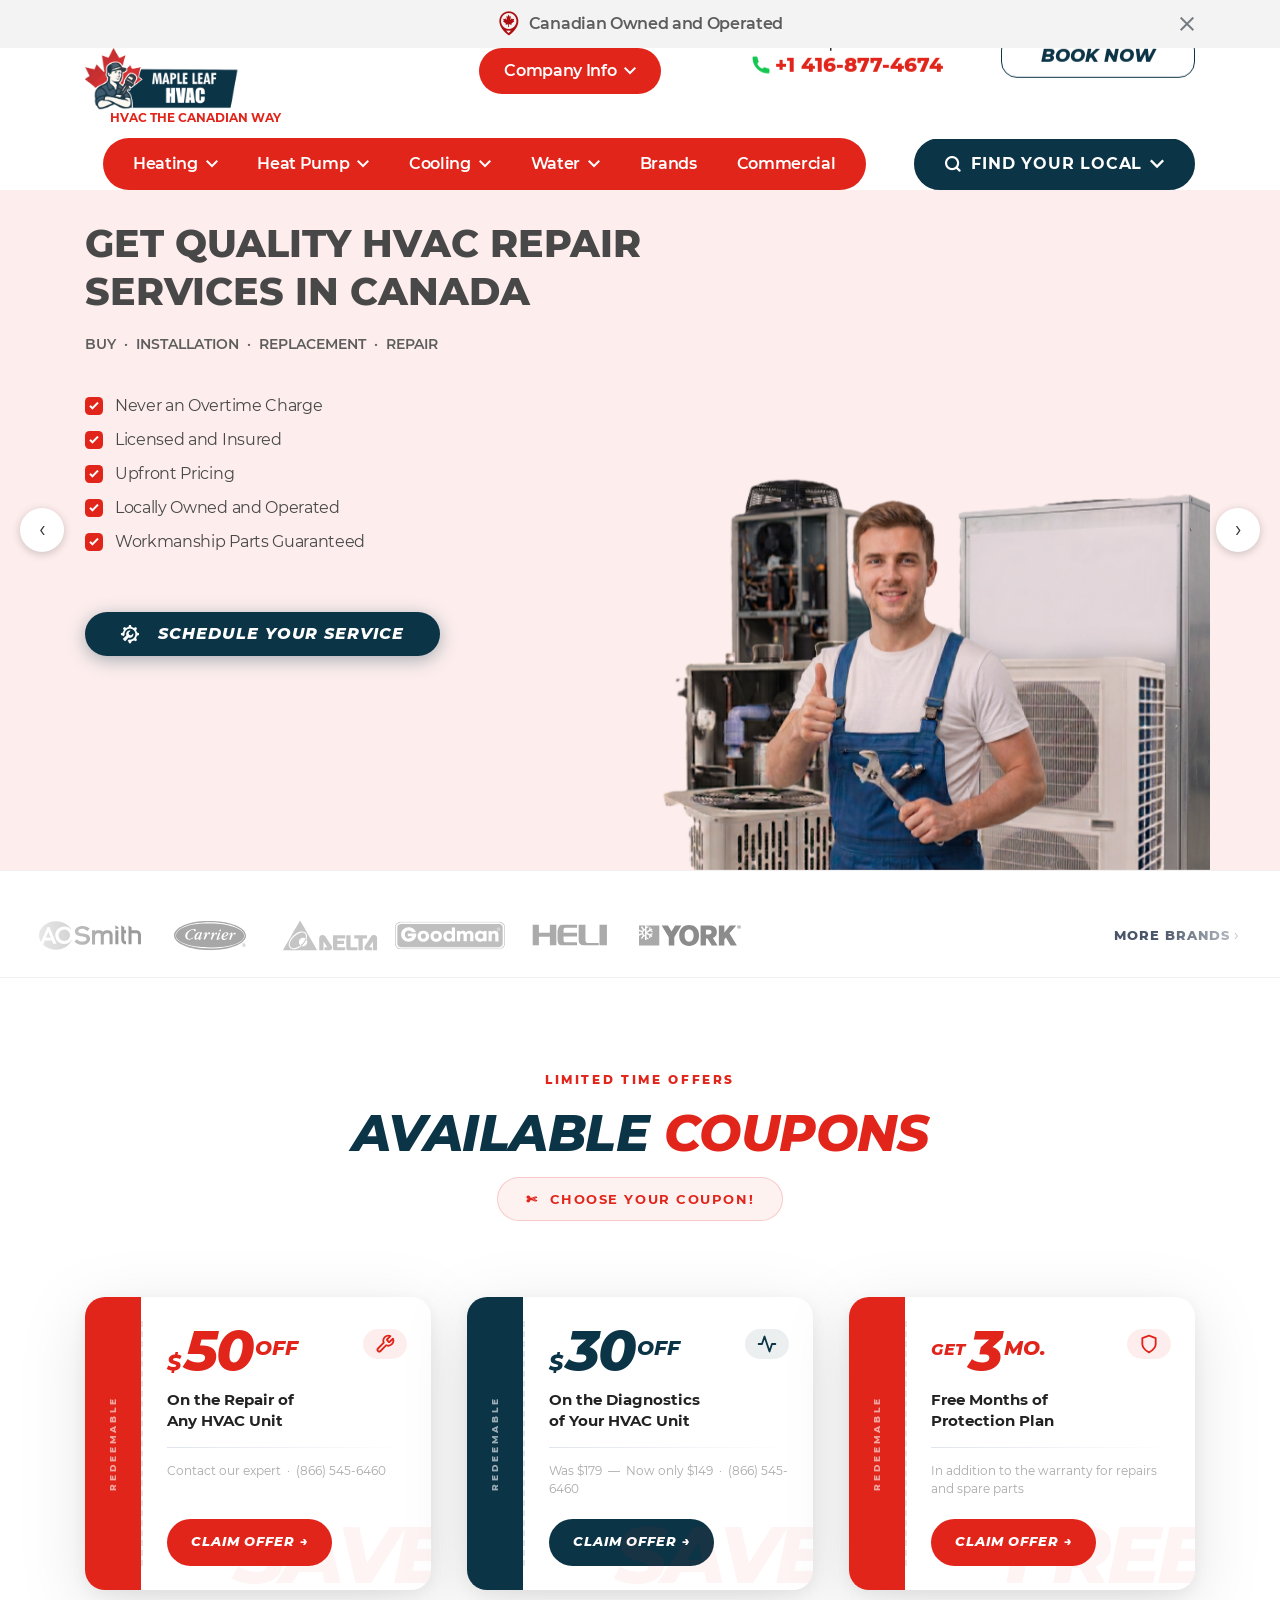
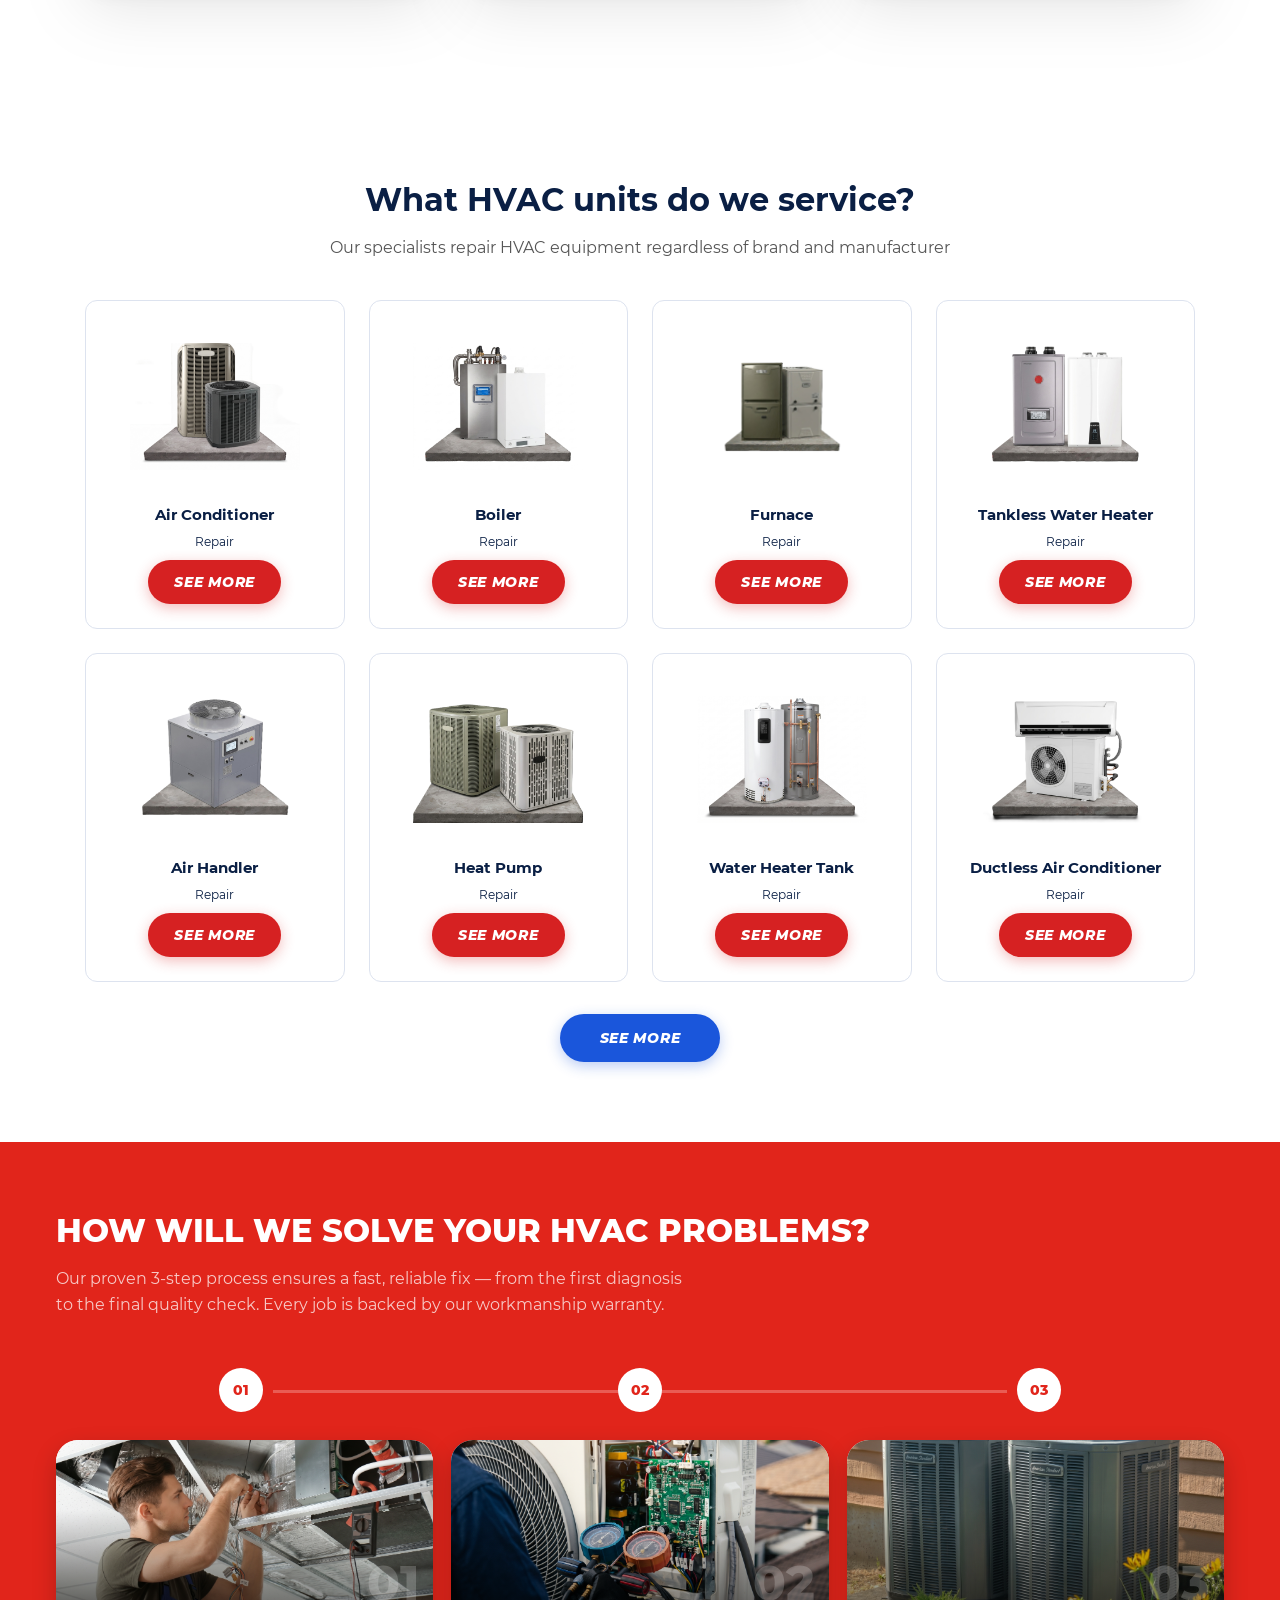
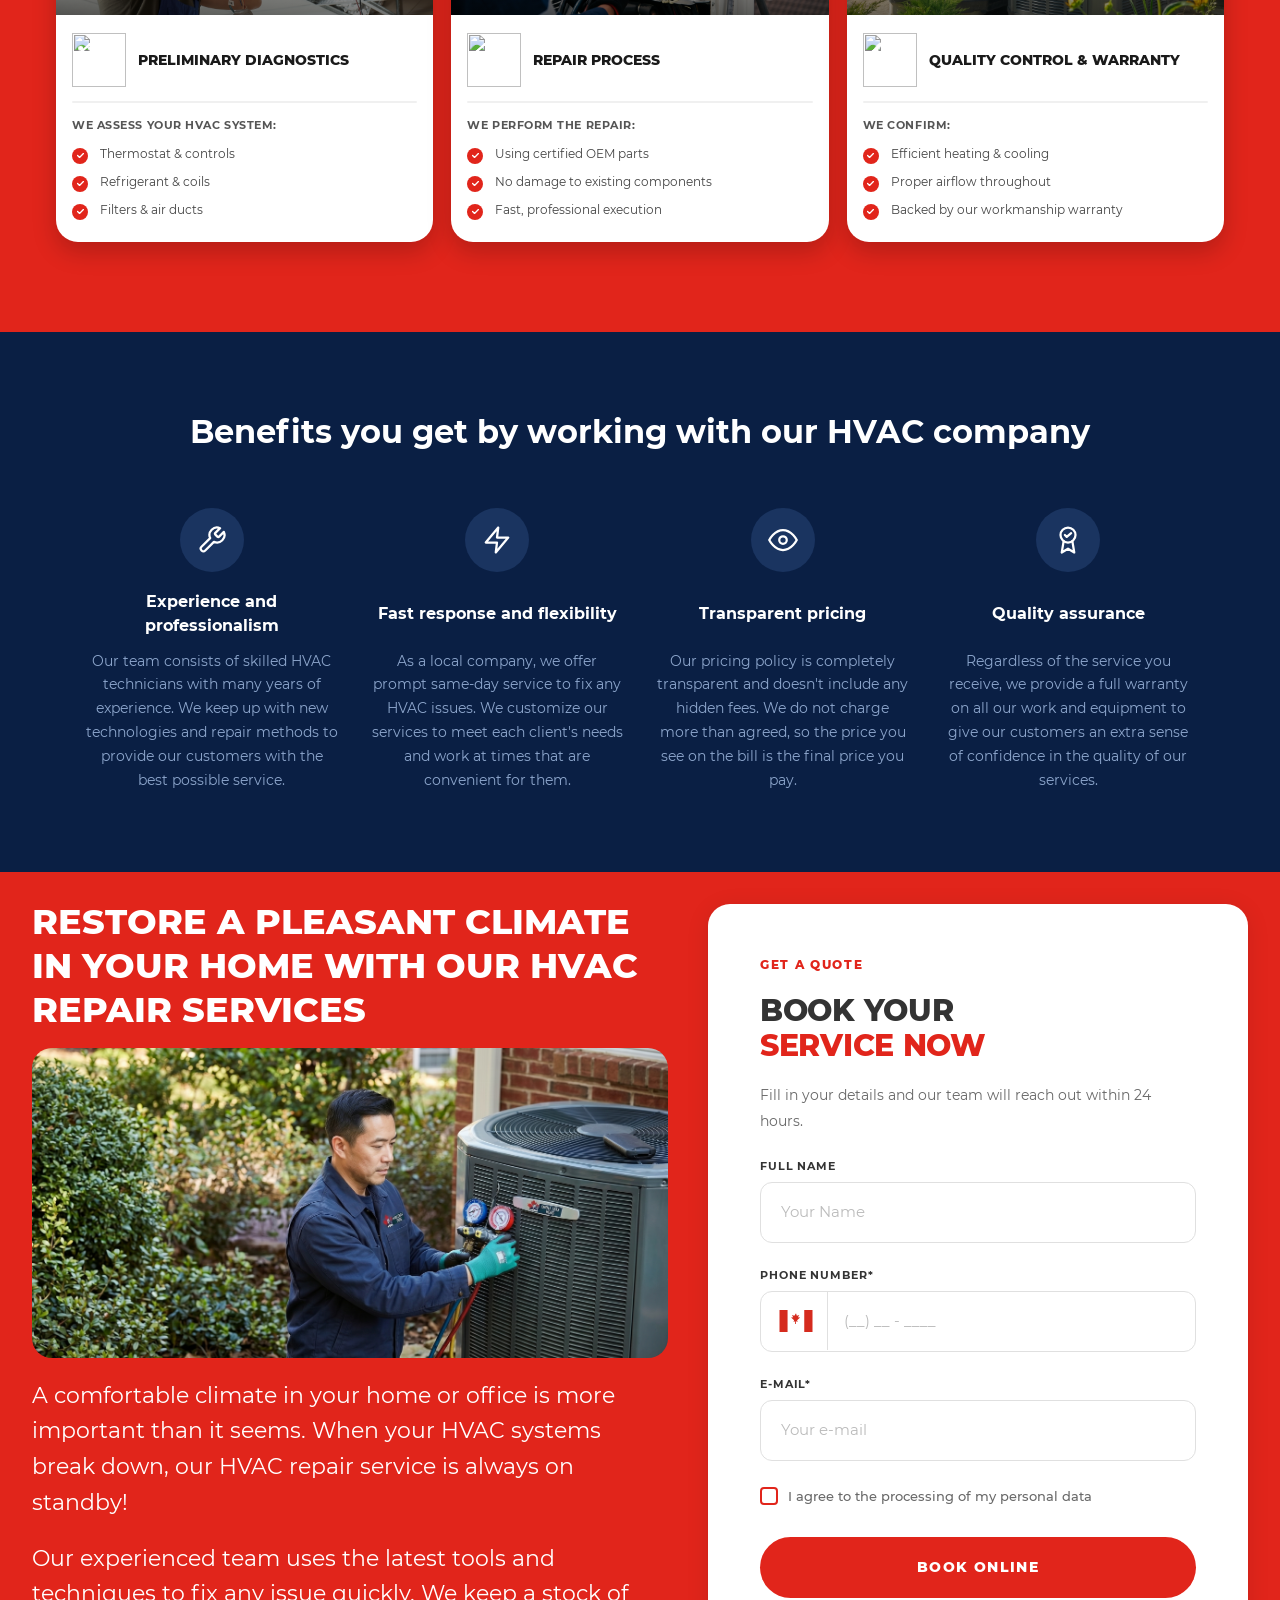
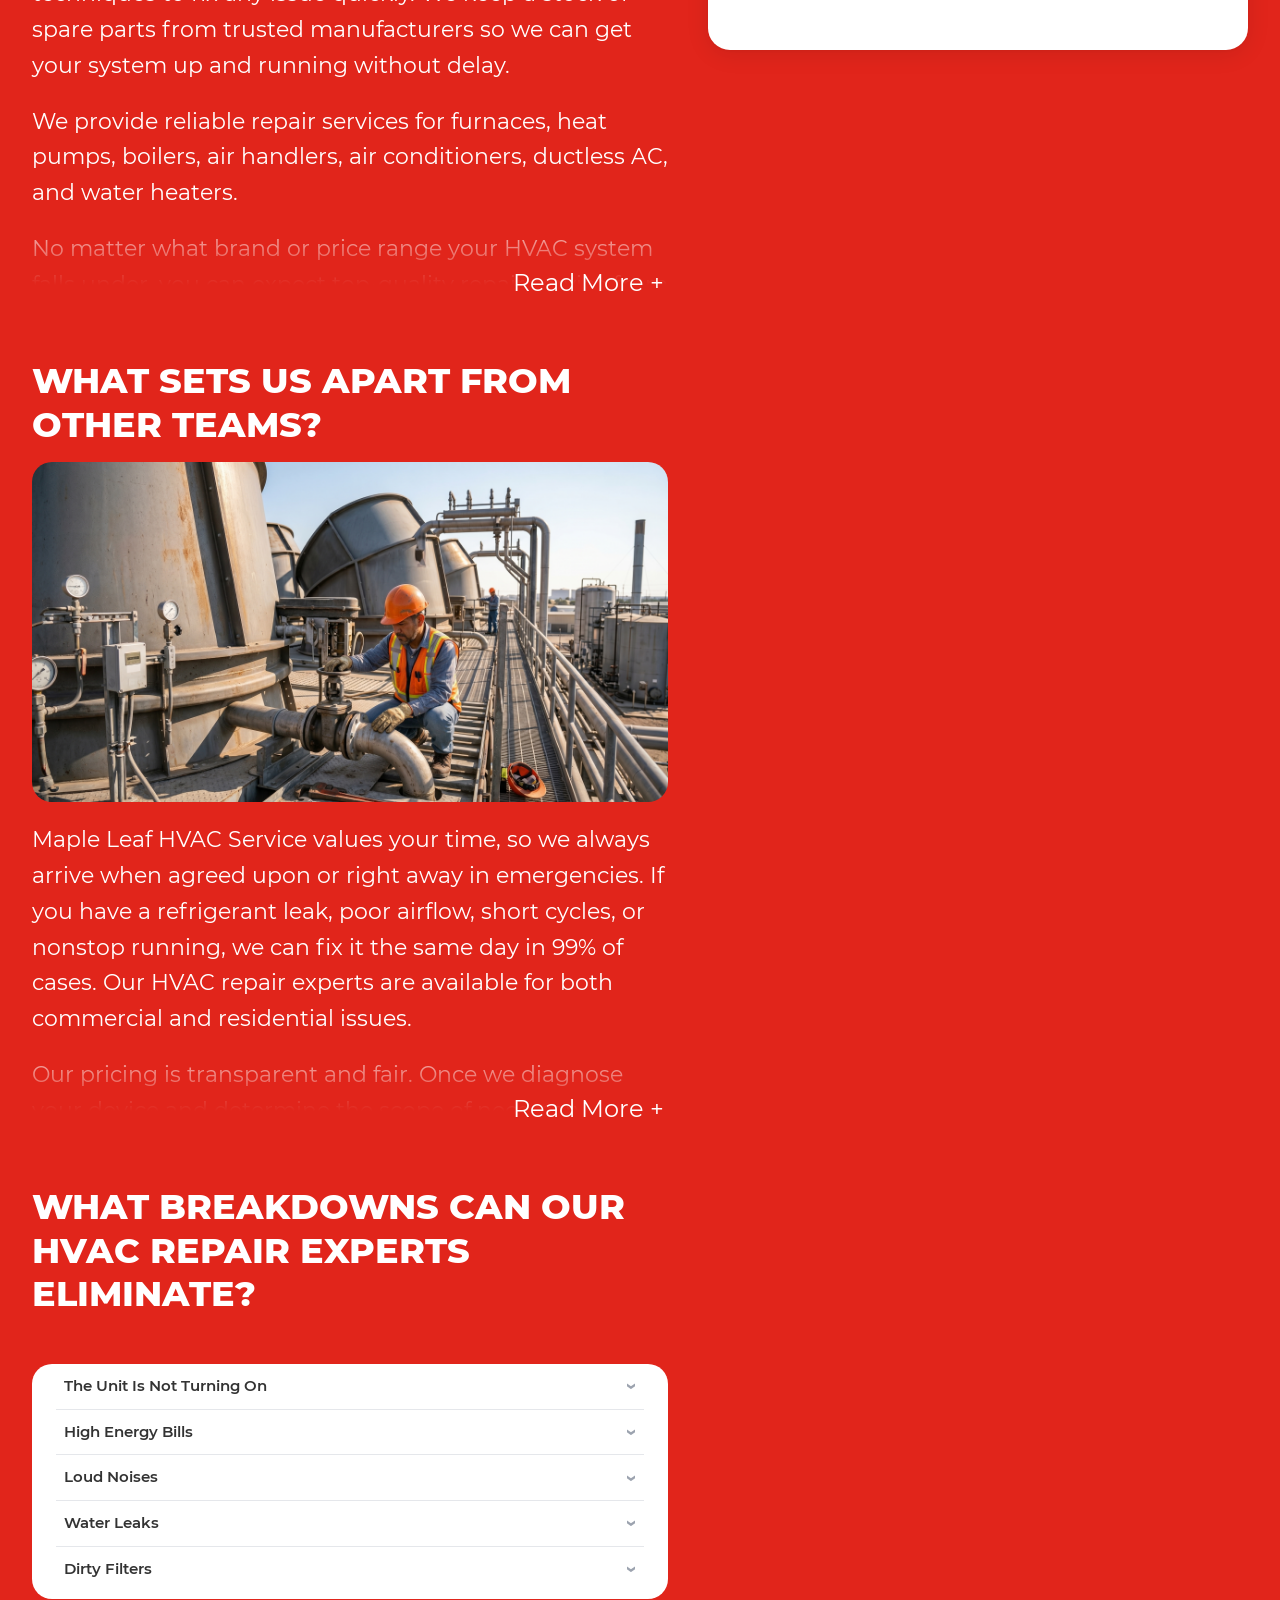
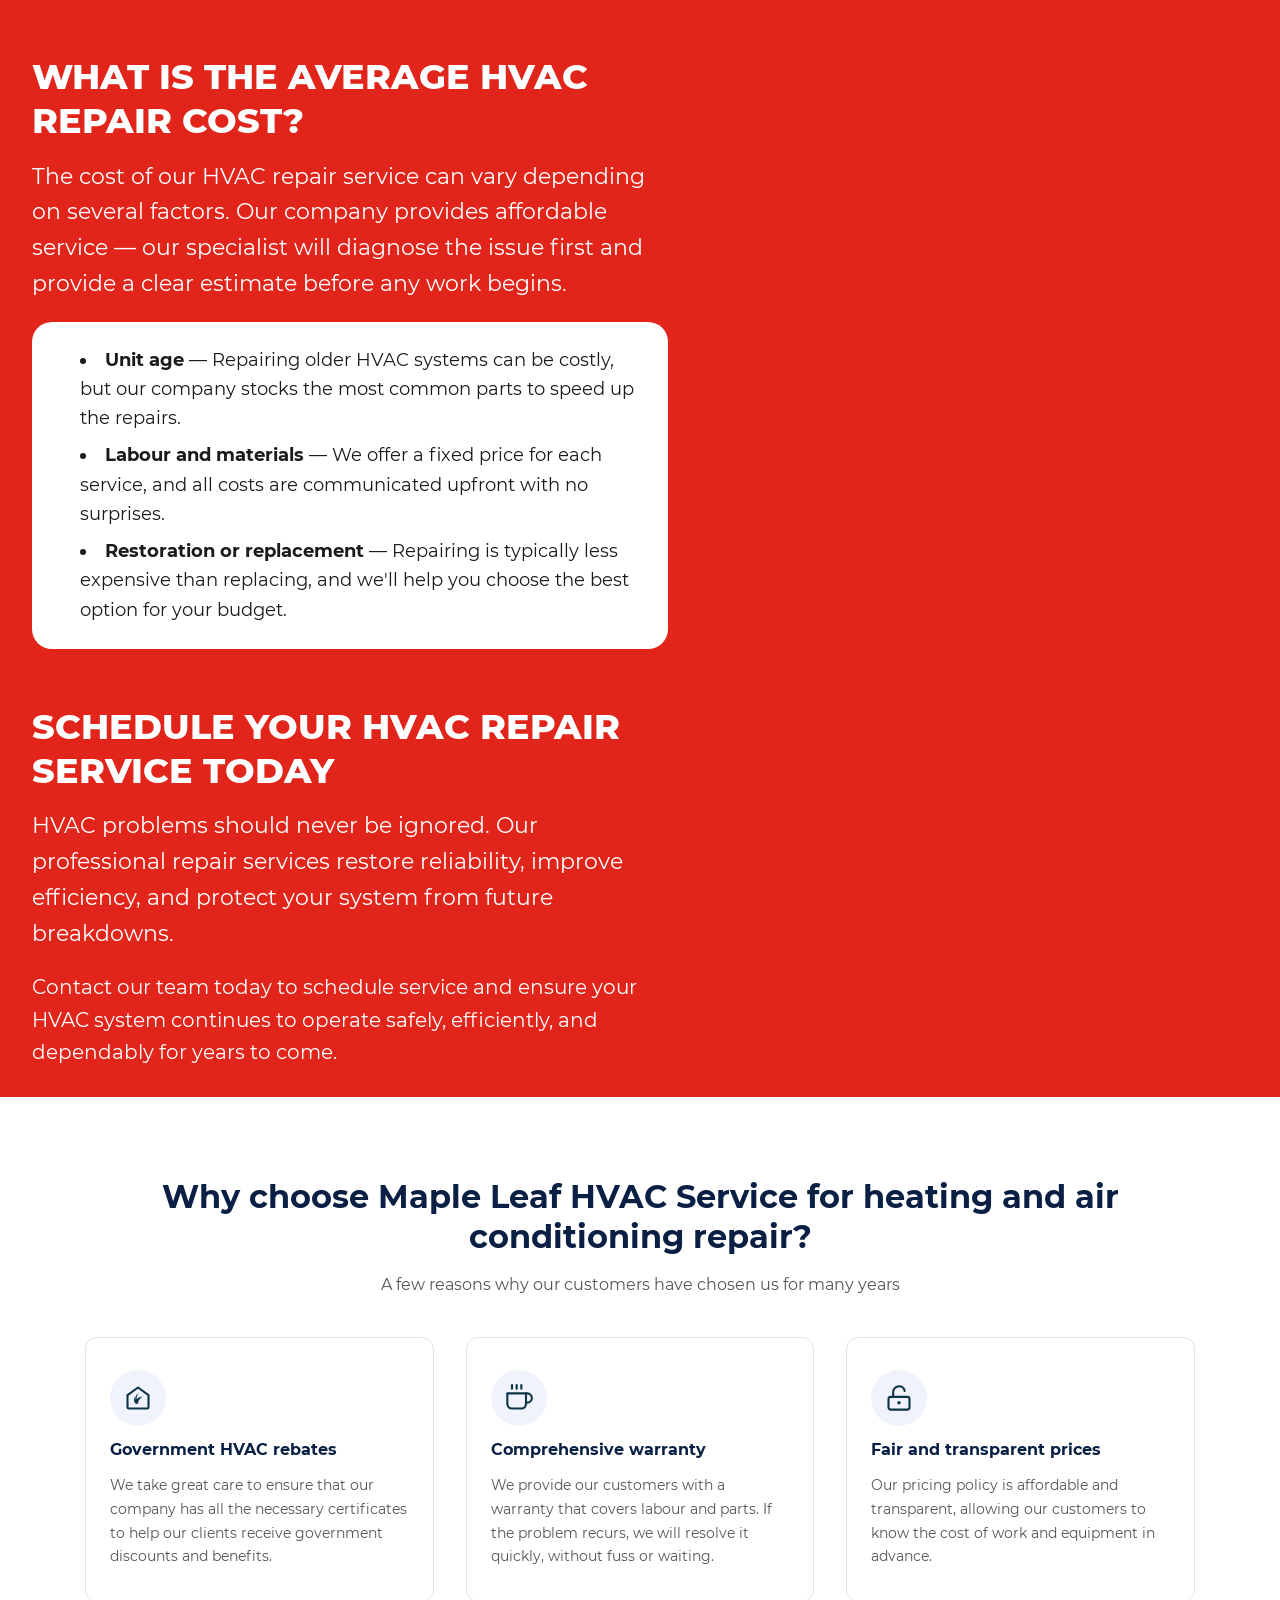
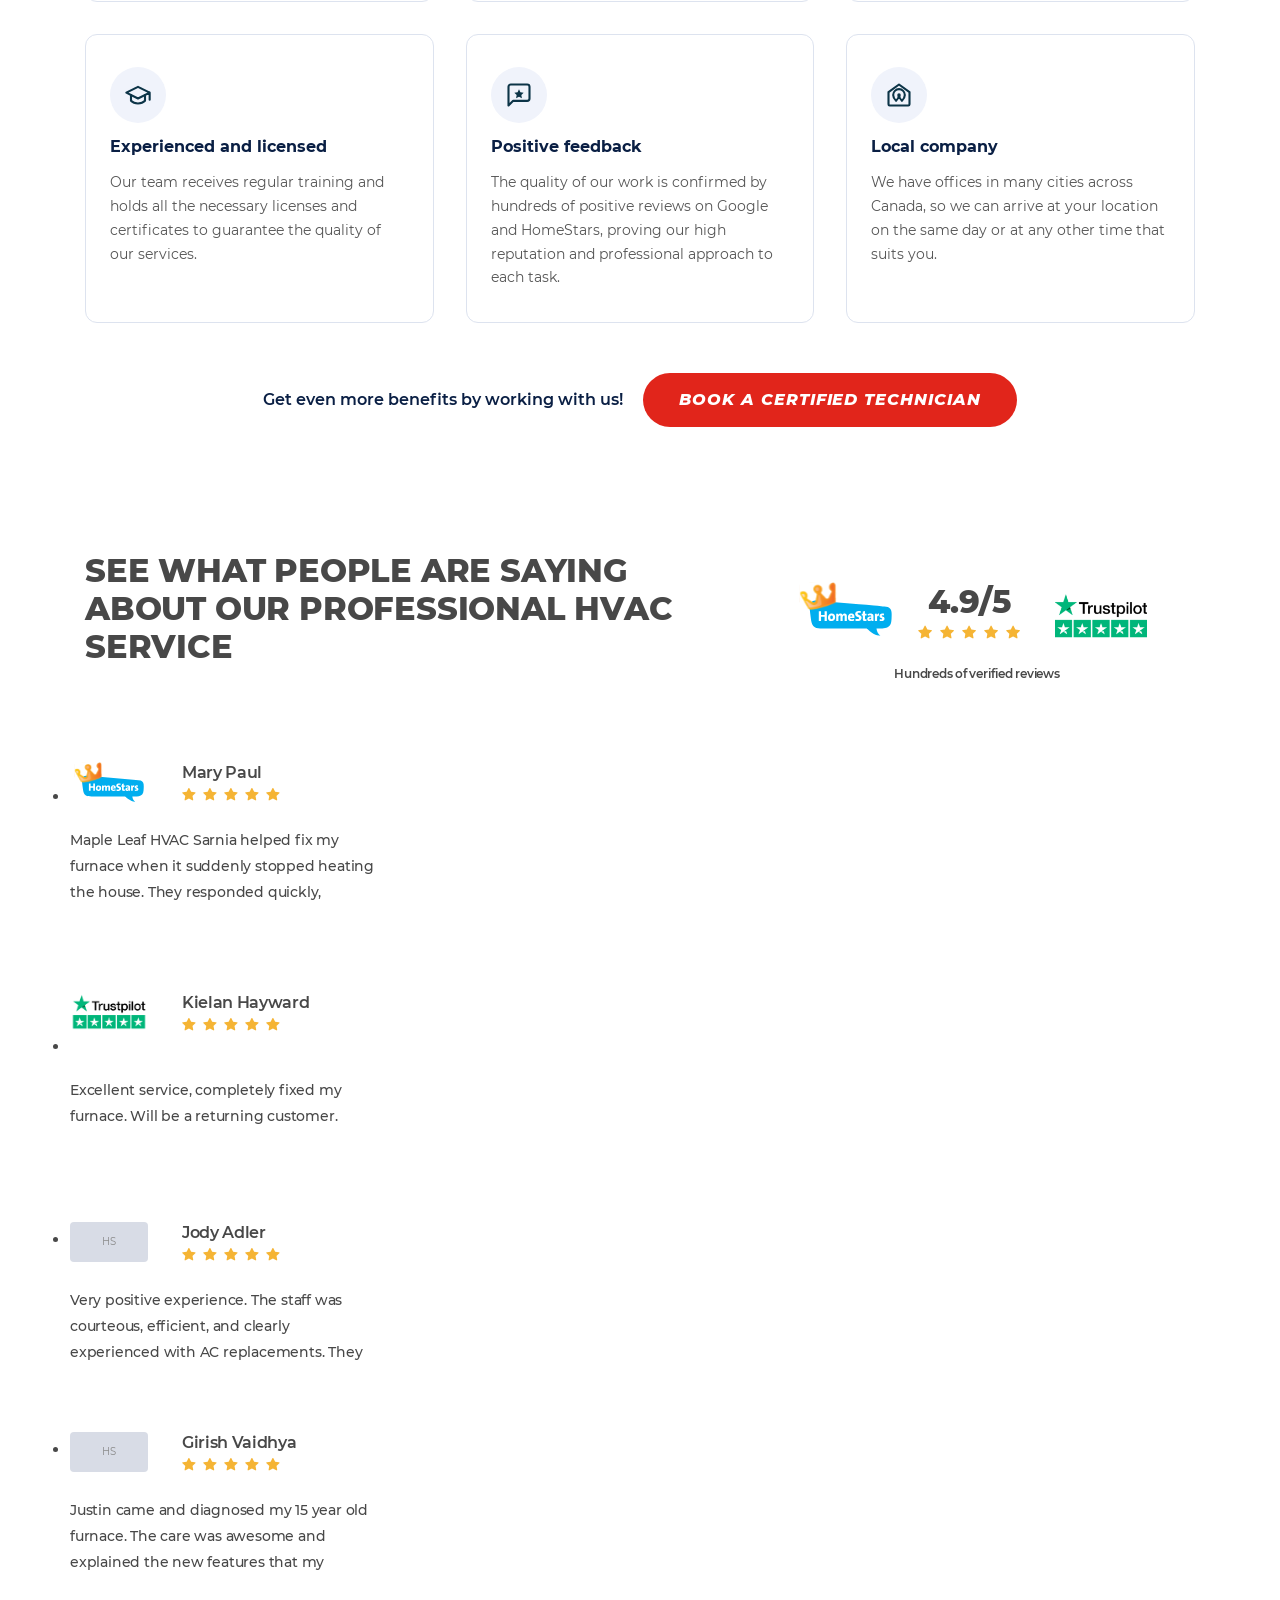
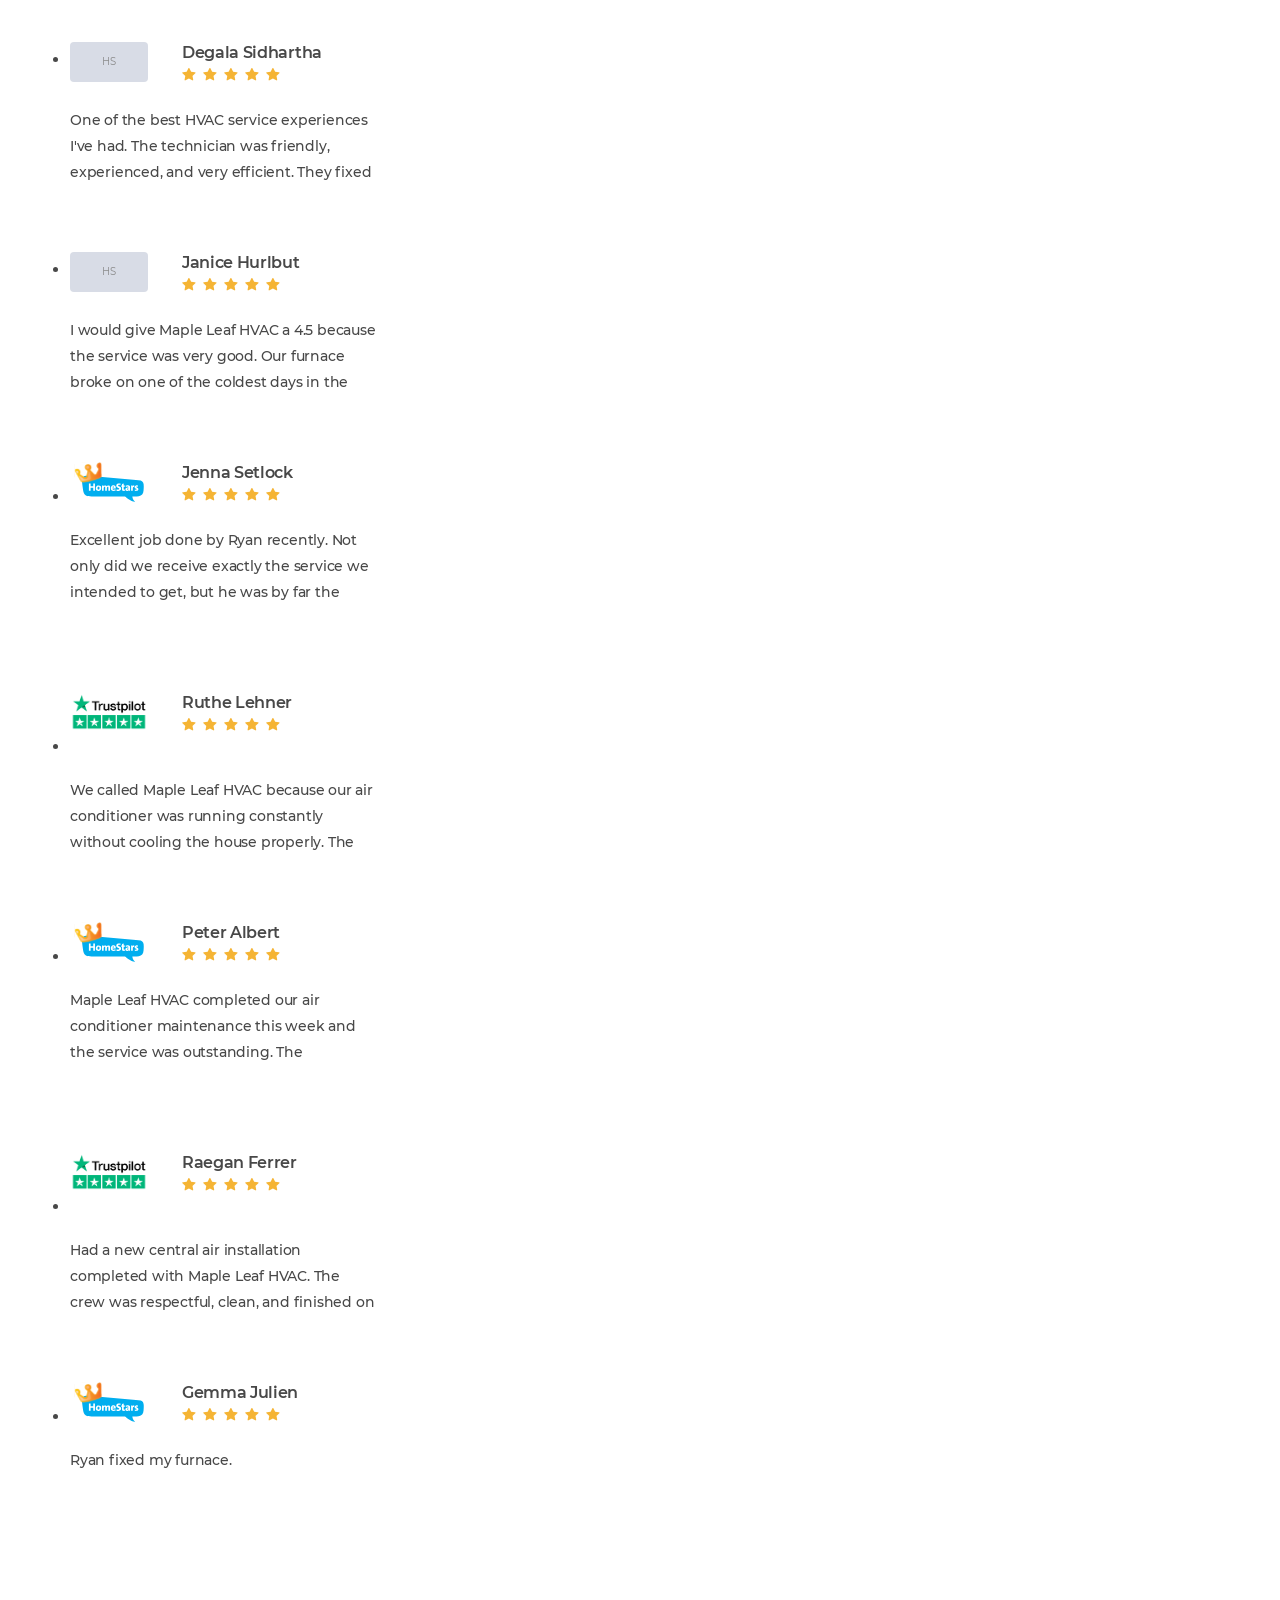
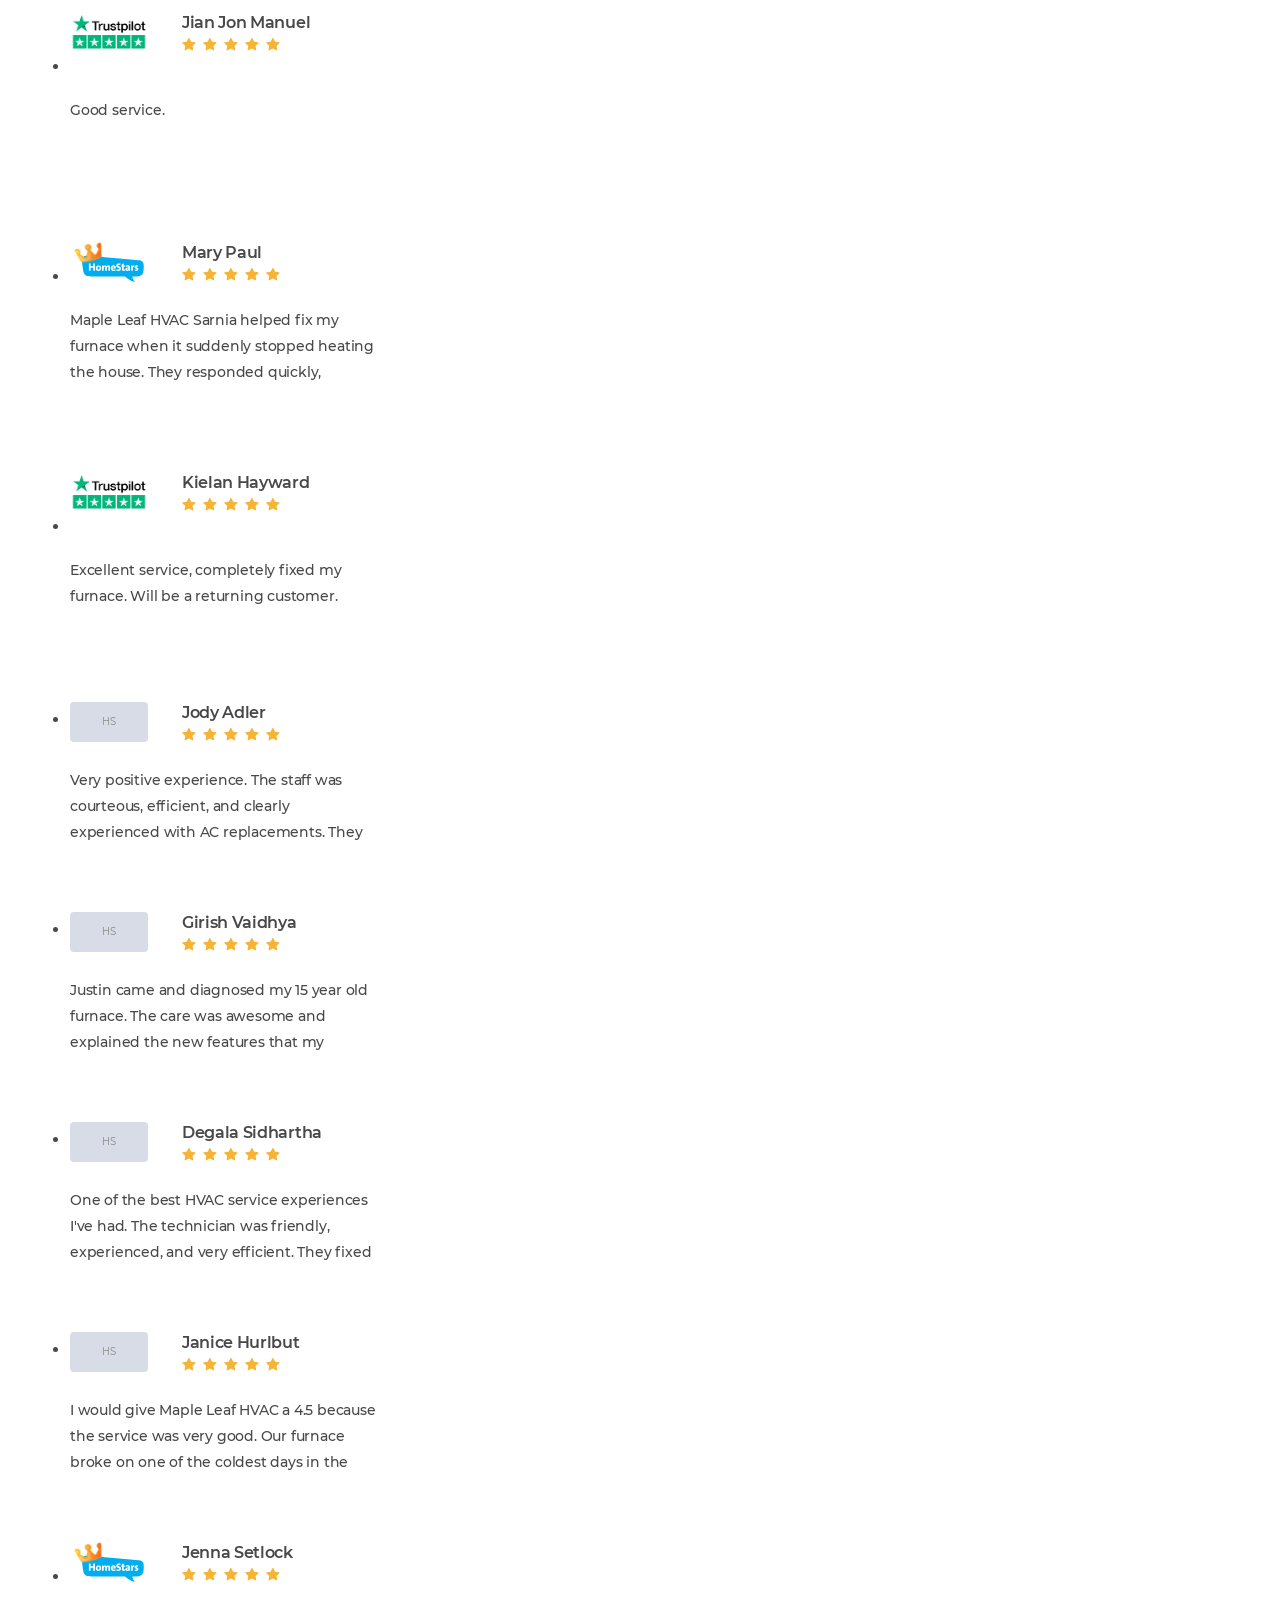
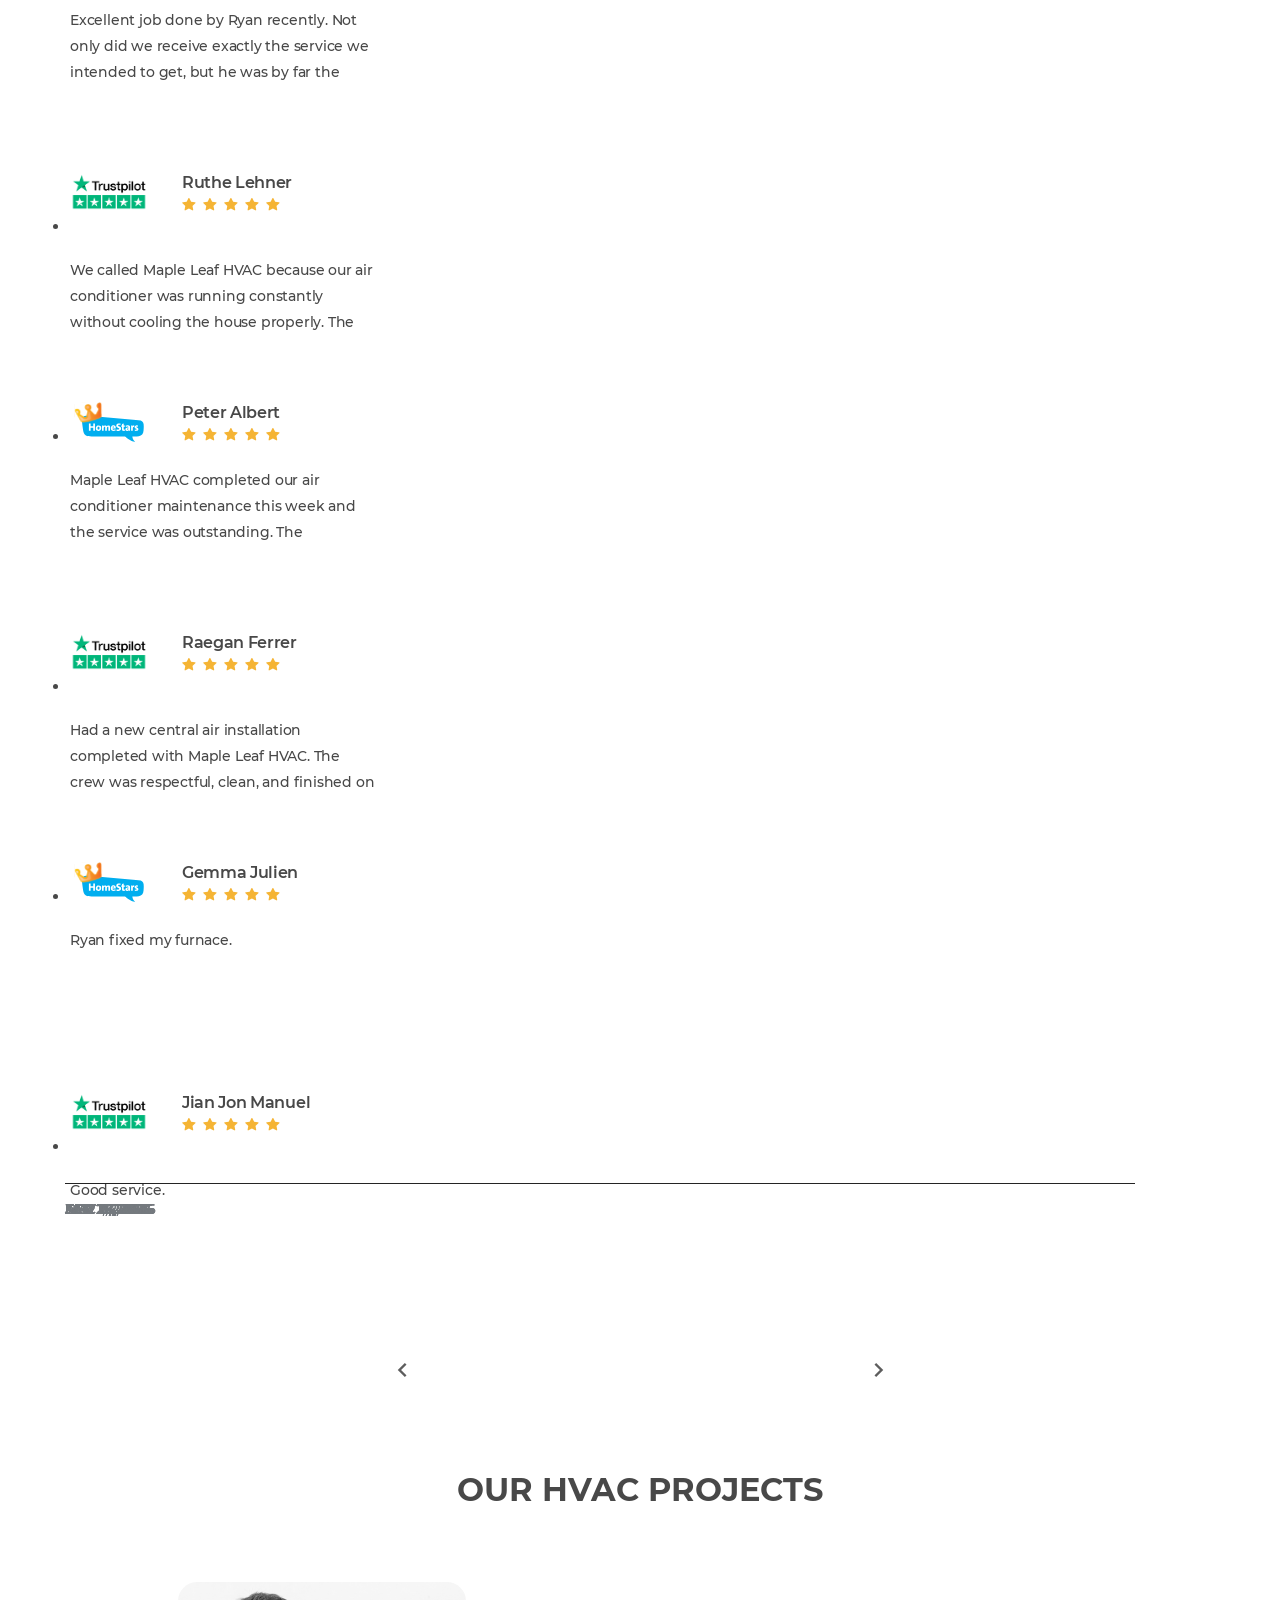
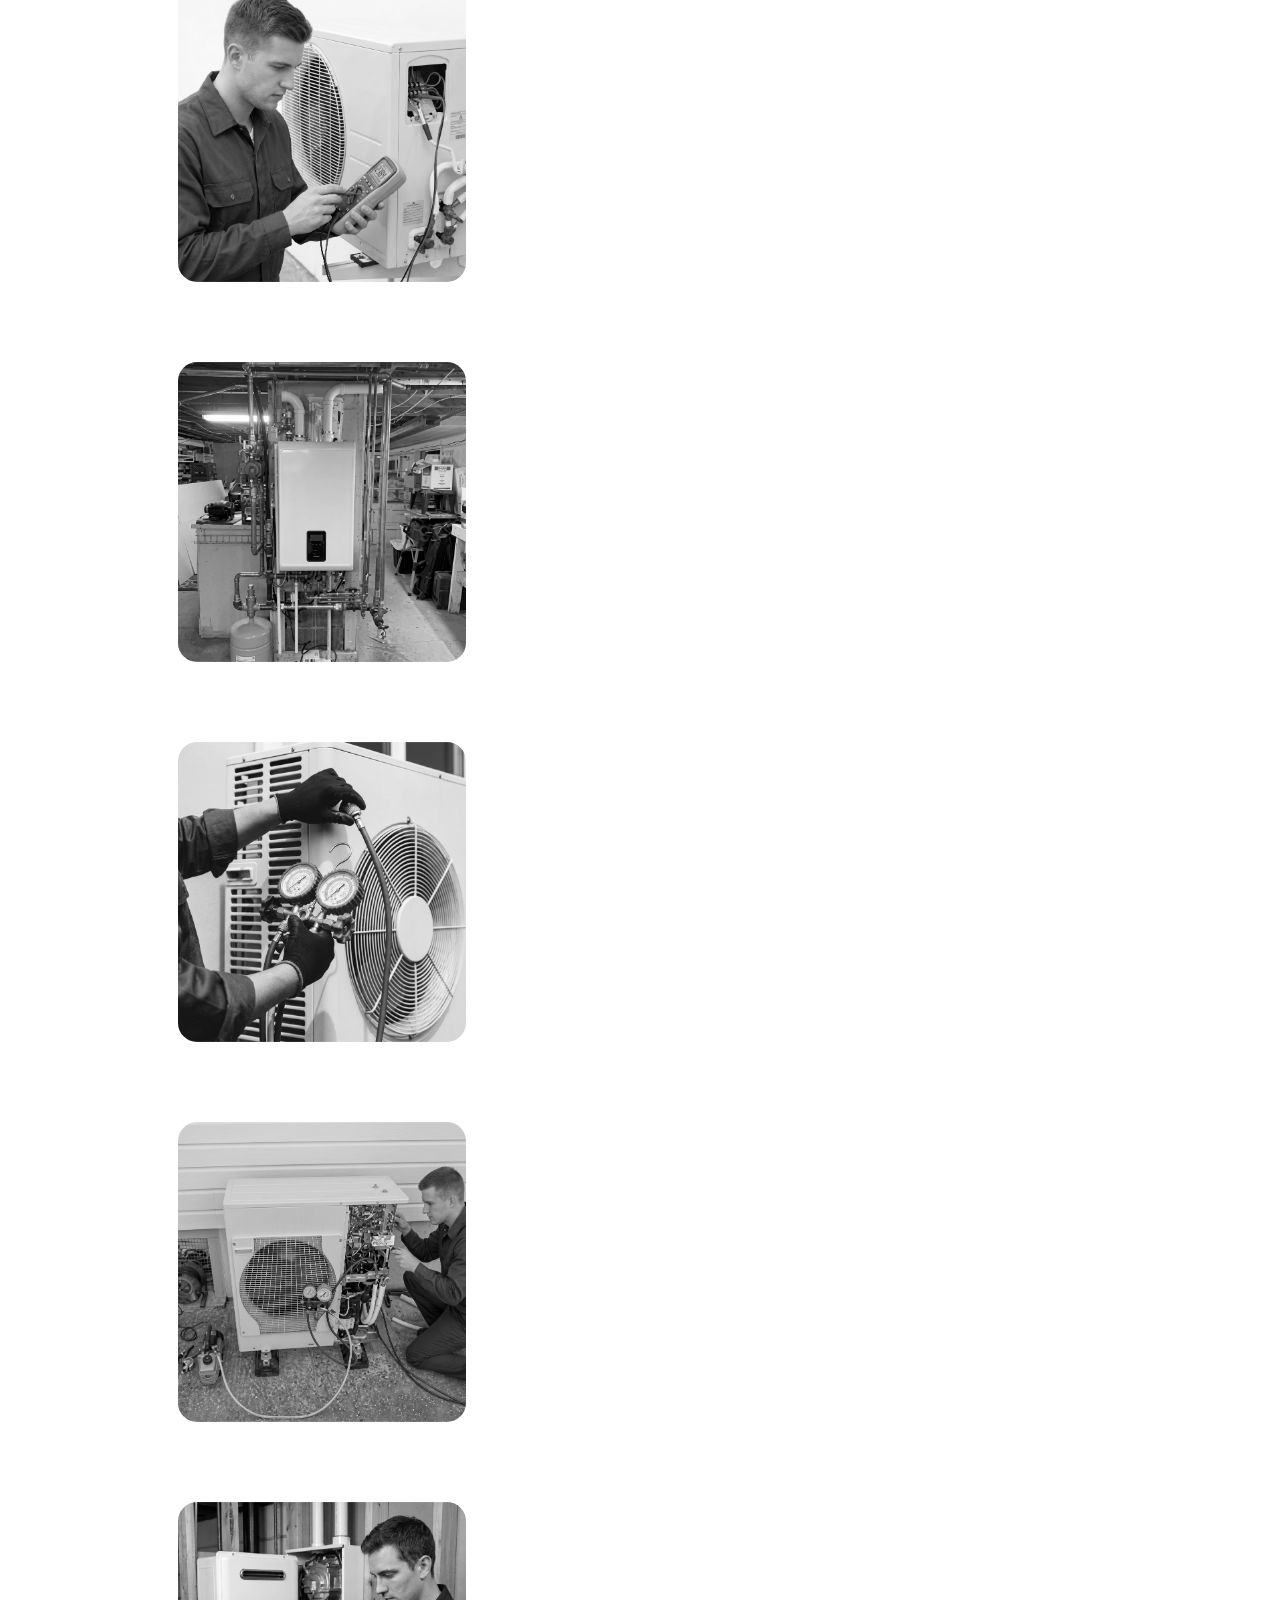
==== index.html @ a0763f35 "Add review logos, white outline on site logo, and adjust logo-text position Co-Authored-By: Claude S" ====
<!DOCTYPE html>
<html lang="en">
<head>
  <meta charset="UTF-8">
  <meta name="viewport" content="width=device-width, initial-scale=1.0">
  <title>Maple Leaf Plumber</title>
  <link rel="preconnect" href="https://fonts.googleapis.com">
  <link rel="stylesheet" href="https://fonts.googleapis.com/css2?family=Poppins:wght@400;500;600;700;800&display=swap">
  <link rel="stylesheet" href="https://cdn.jsdelivr.net/npm/@splidejs/splide@4.1.4/dist/css/splide-core.min.css">
  <link rel="stylesheet" href="https://unpkg.com/leaflet@1.9.4/dist/leaflet.css"/>
  <link rel="stylesheet" href="header-footer.css">
</head>
<body>

<!-- CITY CHOOSER POPUP -->
<div class="popup-locations" data-locations="content">
  <div class="container">
    <figure class="popup-locations__img">
      <div class="img-placeholder" style="width:278px;height:302px;background:#e0e0e0;border-radius:8px;display:flex;align-items:center;justify-content:center;color:#999;font-size:13px;">Maple Leaf Image</div>
    </figure>
    <div class="popup-locations__info">
      <i class="icon-close" data-locations="close"></i>
      <p class="popup-locations__title h4-t">Choose your city</p>
      <ul class="popup-locations__list s1-t">
        <li><a href="#">Toronto</a></li>
        <li><a href="#">Ottawa</a></li>
        <li><a href="#">Mississauga</a></li>
        <li><a href="#">Hamilton</a></li>
        <li><a href="#">Brampton</a></li>
        <li><a href="#">Oakville</a></li>
        <li><a href="#">Markham</a></li>
        <li><a href="#">Vaughan</a></li>
        <li><a href="#">Richmond Hill</a></li>
      </ul>
      <div class="popup-locations__bottom">
        <div class="location-search">
          <input class="location-search__input" type="text" placeholder="Search city...">
          <button type="button"><i class="icon-search"></i></button>
          <ul class="input-dropdown"></ul>
        </div>
        <a class="popup-locations__link link2-t" href="#">See all cities <i class="icon-dropdown"></i></a>
      </div>
    </div>
  </div>
</div>

<!-- NOTICE BAR -->
<div class="notice-bar">
  <div class="container">
    <div class="notice-bar__info">
      <i class="icon-canada"></i>
      <span class="notice-bar__text s1-t">Canadian Owned and Operated</span>
    </div>
    <i class="icon-close notice-bar__close"></i>
  </div>
</div>

<!-- HEADER -->
<header class="header">

  <!-- Top row: logo + short nav + sticky panel + hamburger -->
  <div class="container">

    <a class="custom-logo-link" href="#">
      <img src="logo1.png" alt="Logo" class="header-logo-img">
      <p class="logo-text">HVAC the canadian way</p>
    </a>

    <nav class="header__menu short">
      <ul class="menu-list main-menu-list">
        <li class="main-menu-item span menu-item-has-children">
          <span class="menu-link main-menu-link">Company Info</span>
          <ul class="menu-list sub-menu-list sub-menu-depth-1">
            <li class="sub-menu-item1"><a href="#" class="menu-link sub-menu-link">About Us</a></li>
            <li class="sub-menu-item1"><a href="#" class="menu-link sub-menu-link">Contact Us</a></li>
            <li class="sub-menu-item1"><a href="#" class="menu-link sub-menu-link">Reviews</a></li>
            <li class="sub-menu-item1"><a href="#" class="menu-link sub-menu-link">Blog</a></li>
            <li class="sub-menu-item1"><a href="#" class="menu-link sub-menu-link">Career</a></li>
          </ul>
        </li>
      </ul>
    </nav>

    <div class="header__sticky">
      <div class="header__phone">
        <span class="s4-t">Order a specialist</span>
        <a href="tel:+14168774674" class="h4-t">
          <i class="icon-phone"></i>
          +1 416-877-4674
        </a>
      </div>
      <a href="#" class="header__btn btn btn-t btn-transparent-dark">book now</a>
    </div>

    <div class="header__hamburger">
      <span></span>
    </div>

  </div>

  <!-- Bottom row: long nav + find button -->
  <div class="header__row">
    <div class="container">

      <nav class="header__menu long">
        <ul class="menu-list main-menu-list">

          <!-- Heating -->
          <li class="main-menu-item span menu-item-has-children">
            <span class="menu-link main-menu-link">Heating</span>
            <ul class="menu-list sub-menu-list sub-menu-depth-1">
              <li class="sub-menu-item1 span menu-item-has-children">
                <div class="mega-cat__media">
                  <img src="HVCA_image/Furnace.jpeg" alt="Furnace" class="mega-cat__img">
                  <span class="mega-cat__label">Furnace</span>
                </div>
                <ul class="menu-list sub-menu-list sub-menu-depth-2">
                  <li class="sub-menu-item2"><a href="#" class="menu-link sub-menu-link">Furnace Repair</a></li>
                  <li class="sub-menu-item2"><a href="#" class="menu-link sub-menu-link">Furnace Installation</a></li>
                  <li class="sub-menu-item2"><a href="#" class="menu-link sub-menu-link">Furnace Maintenance</a></li>
                  <li class="sub-menu-item2"><a href="#" class="menu-link sub-menu-link">Buy Furnace</a></li>
                </ul>
              </li>
              <li class="sub-menu-item1 span menu-item-has-children">
                <div class="mega-cat__media">
                  <img src="HVCA_image/Boiler.jpeg" alt="Boiler" class="mega-cat__img">
                  <span class="mega-cat__label">Boiler</span>
                </div>
                <ul class="menu-list sub-menu-list sub-menu-depth-2">
                  <li class="sub-menu-item2"><a href="#" class="menu-link sub-menu-link">Boiler Repair</a></li>
                  <li class="sub-menu-item2"><a href="#" class="menu-link sub-menu-link">Boiler Installation</a></li>
                  <li class="sub-menu-item2"><a href="#" class="menu-link sub-menu-link">Boiler Maintenance</a></li>
                  <li class="sub-menu-item2"><a href="#" class="menu-link sub-menu-link">Buy Boiler</a></li>
                </ul>
              </li>
            </ul>
          </li>

          <!-- Heat Pump -->
          <li class="main-menu-item span menu-item-has-children">
            <span class="menu-link main-menu-link">Heat Pump</span>
            <ul class="menu-list sub-menu-list sub-menu-depth-1">
              <li class="sub-menu-item1 span menu-item-has-children">
                <div class="mega-cat__media">
                  <img src="HVCA_image/Heat%20Pump.jpeg" alt="Heat Pump" class="mega-cat__img">
                  <span class="mega-cat__label">Heat Pump</span>
                </div>
                <ul class="menu-list sub-menu-list sub-menu-depth-2">
                  <li class="sub-menu-item2"><a href="#" class="menu-link sub-menu-link">Heat Pump Repair</a></li>
                  <li class="sub-menu-item2"><a href="#" class="menu-link sub-menu-link">Heat Pump Installation</a></li>
                  <li class="sub-menu-item2"><a href="#" class="menu-link sub-menu-link">Heat Pump Maintenance</a></li>
                  <li class="sub-menu-item2"><a href="#" class="menu-link sub-menu-link">Buy Heat Pump</a></li>
                </ul>
              </li>
            </ul>
          </li>

          <!-- Cooling -->
          <li class="main-menu-item span menu-item-has-children">
            <span class="menu-link main-menu-link">Cooling</span>
            <ul class="menu-list sub-menu-list sub-menu-depth-1">
              <li class="sub-menu-item1 span menu-item-has-children">
                <div class="mega-cat__media">
                  <img src="HVCA_image/Air%20Conditioner.jpeg" alt="Air Conditioner" class="mega-cat__img">
                  <span class="mega-cat__label">Air Conditioner</span>
                </div>
                <ul class="menu-list sub-menu-list sub-menu-depth-2">
                  <li class="sub-menu-item2"><a href="#" class="menu-link sub-menu-link">Air Conditioner Repair</a></li>
                  <li class="sub-menu-item2"><a href="#" class="menu-link sub-menu-link">Air Conditioner Installation</a></li>
                  <li class="sub-menu-item2"><a href="#" class="menu-link sub-menu-link">Air Conditioner Maintenance</a></li>
                  <li class="sub-menu-item2"><a href="#" class="menu-link sub-menu-link">Buy Air Conditioner</a></li>
                </ul>
              </li>
              <li class="sub-menu-item1 span menu-item-has-children">
                <div class="mega-cat__media">
                  <img src="HVCA_image/Ductless%20Air%20Conditioner.jpeg" alt="Ductless Air Conditioner" class="mega-cat__img">
                  <span class="mega-cat__label">Ductless Air Conditioner</span>
                </div>
                <ul class="menu-list sub-menu-list sub-menu-depth-2">
                  <li class="sub-menu-item2"><a href="#" class="menu-link sub-menu-link">Ductless AC Repair</a></li>
                  <li class="sub-menu-item2"><a href="#" class="menu-link sub-menu-link">Ductless AC Installation</a></li>
                </ul>
              </li>
              <li class="sub-menu-item1 span menu-item-has-children">
                <div class="mega-cat__media">
                  <img src="HVCA_image/Air%20Handler.jpeg" alt="Air Handler" class="mega-cat__img">
                  <span class="mega-cat__label">Air Handler</span>
                </div>
                <ul class="menu-list sub-menu-list sub-menu-depth-2">
                  <li class="sub-menu-item2"><a href="#" class="menu-link sub-menu-link">Air Handler Repair</a></li>
                  <li class="sub-menu-item2"><a href="#" class="menu-link sub-menu-link">Air Handler Installation</a></li>
                </ul>
              </li>
            </ul>
          </li>

          <!-- Water -->
          <li class="main-menu-item span menu-item-has-children">
            <span class="menu-link main-menu-link">Water</span>
            <ul class="menu-list sub-menu-list sub-menu-depth-1">
              <li class="sub-menu-item1 span menu-item-has-children">
                <div class="mega-cat__media">
                  <img src="HVCA_image/Tankless%20Water%20Heater.jpeg" alt="Tankless Water Heater" class="mega-cat__img">
                  <span class="mega-cat__label">Tankless Water Heater</span>
                </div>
                <ul class="menu-list sub-menu-list sub-menu-depth-2">
                  <li class="sub-menu-item2"><a href="#" class="menu-link sub-menu-link">Tankless Water Heater Repair</a></li>
                  <li class="sub-menu-item2"><a href="#" class="menu-link sub-menu-link">Tankless Water Heater Installation</a></li>
                  <li class="sub-menu-item2"><a href="#" class="menu-link sub-menu-link">Tankless Water Heater Maintenance</a></li>
                  <li class="sub-menu-item2"><a href="#" class="menu-link sub-menu-link">Buy Tankless Water Heater</a></li>
                </ul>
              </li>
              <li class="sub-menu-item1 span menu-item-has-children">
                <div class="mega-cat__media">
                  <img src="HVCA_image/Water%20Heater%20Tank.jpeg" alt="Water Heater Tank" class="mega-cat__img">
                  <span class="mega-cat__label">Water Heater Tank</span>
                </div>
                <ul class="menu-list sub-menu-list sub-menu-depth-2">
                  <li class="sub-menu-item2"><a href="#" class="menu-link sub-menu-link">Water Heater Tank Repair</a></li>
                  <li class="sub-menu-item2"><a href="#" class="menu-link sub-menu-link">Water Heater Tank Installation</a></li>
                  <li class="sub-menu-item2"><a href="#" class="menu-link sub-menu-link">Buy Water Heater Tank</a></li>
                </ul>
              </li>
              <li class="sub-menu-item1 span menu-item-has-children">
                <div class="mega-cat__media">
                  <img src="HVCA_image/Water%20Softener.jpeg" alt="Water Softener" class="mega-cat__img">
                  <span class="mega-cat__label">Water Softener</span>
                </div>
                <ul class="menu-list sub-menu-list sub-menu-depth-2">
                  <li class="sub-menu-item2"><a href="#" class="menu-link sub-menu-link">Water Softener Repair</a></li>
                  <li class="sub-menu-item2"><a href="#" class="menu-link sub-menu-link">Water Softener Installation</a></li>
                  <li class="sub-menu-item2"><a href="#" class="menu-link sub-menu-link">Buy Water Softener</a></li>
                </ul>
              </li>
              <li class="sub-menu-item1 span menu-item-has-children">
                <div class="mega-cat__media">
                  <img src="HVCA_image/Reverse%20Osmosis.jpeg" alt="Reverse Osmosis" class="mega-cat__img">
                  <span class="mega-cat__label">Reverse Osmosis</span>
                </div>
                <ul class="menu-list sub-menu-list sub-menu-depth-2">
                  <li class="sub-menu-item2"><a href="#" class="menu-link sub-menu-link">Reverse Osmosis Repair</a></li>
                  <li class="sub-menu-item2"><a href="#" class="menu-link sub-menu-link">Reverse Osmosis Installation</a></li>
                </ul>
              </li>
            </ul>
          </li>

          <!-- Brands -->
          <li class="main-menu-item">
            <a href="#" class="menu-link main-menu-link">Brands</a>
          </li>

          <!-- Commercial -->
          <li class="main-menu-item">
            <a href="#" class="menu-link main-menu-link">Commercial</a>
          </li>

        </ul>
      </nav>

      <button class="header__find s1-t" data-locations="trigger" type="button">
        <i class="icon-search-2"></i>find your local <i class="icon-dropdown"></i>
      </button>

    </div>
  </div>

</header>

<!-- MAIN CONTENT PLACEHOLDER -->
<main>

  <!-- ===== HERO SLIDER ===== -->
  <div class="hero-slider">

    <!-- Slide 1: original promo -->
    <div class="hero-slide active">
      <div class="promo">
        <div class="promo__container container">
          <div class="promo__info">
            <h1 class="promo__title h1-t">Get Quality HVAC Repair Services in Canada</h1>
            <p class="promo__subtitle">Buy &nbsp;&middot;&nbsp; Installation &nbsp;&middot;&nbsp; Replacement &nbsp;&middot;&nbsp; Repair</p>
            <div class="promo__text">
              <ul>
                <li><span>Never an Overtime Charge</span></li>
                <li><span>Licensed and Insured</span></li>
                <li><span>Upfront Pricing</span></li>
                <li><span>Locally Owned and Operated</span></li>
                <li><span>Workmanship Parts Guaranteed</span></li>
              </ul>
            </div>
            <button class="promo__btn btn btn-t" type="button">
              <i class="icon-book"></i> Schedule Your Service
            </button>
          </div>
          <picture class="promo__img">
            <img src="HVCA_image/banner1.jpeg" alt="HVAC technician" style="width:100%;height:100%;object-fit:contain;object-position:bottom;display:block;mix-blend-mode:multiply;">
          </picture>
        </div>
      </div>
    </div>

    <!-- Slide 2: coupon banner -->
    <div class="hero-slide hs-coupon-slide">
      <div class="hs-left-panel">
        <div class="hs-headline">
          <div class="hs-save">save $30</div>
          <div class="hs-main-text">
            on the Diagnostics of<br>
            your <span class="hs-hvac">HVAC Unit</span>
          </div>
        </div>
        <div class="hs-price-card-wrapper">
          <div class="hs-price-svg-wrap">
            <img src="HVCA_image/banner-5-price.svg" alt="Special Offer" class="hs-price-svg">
            <div class="hs-regular-overlay">
              Regular Price: <span class="hs-regular-crossed">$179</span>
            </div>
            <div class="hs-price-overlay">
              <span class="hs-po-dollar">$</span>
              <span class="hs-po-amount">149</span>
              <span class="hs-po-label">on the<br>diagnostics</span>
            </div>
          </div>
        </div>
        <a href="#" class="hs-cta-btn">
          <svg class="hs-gear-icon" viewBox="0 0 24 24" xmlns="http://www.w3.org/2000/svg">
            <circle cx="12" cy="12" r="3"/><path d="M19.4 15a1.65 1.65 0 0 0 .33 1.82l.06.06a2 2 0 0 1-2.83 2.83l-.06-.06a1.65 1.65 0 0 0-1.82-.33 1.65 1.65 0 0 0-1 1.51V21a2 2 0 0 1-4 0v-.09A1.65 1.65 0 0 0 9 19.4a1.65 1.65 0 0 0-1.82.33l-.06.06a2 2 0 0 1-2.83-2.83l.06-.06A1.65 1.65 0 0 0 4.68 15a1.65 1.65 0 0 0-1.51-1H3a2 2 0 0 1 0-4h.09A1.65 1.65 0 0 0 4.6 9a1.65 1.65 0 0 0-.33-1.82l-.06-.06a2 2 0 0 1 2.83-2.83l.06.06A1.65 1.65 0 0 0 9 4.68a1.65 1.65 0 0 0 1-1.51V3a2 2 0 0 1 4 0v.09a1.65 1.65 0 0 0 1 1.51 1.65 1.65 0 0 0 1.82-.33l.06-.06a2 2 0 0 1 2.83 2.83l-.06.06A1.65 1.65 0 0 0 19.4 9a1.65 1.65 0 0 0 1.51 1H21a2 2 0 0 1 0 4h-.09a1.65 1.65 0 0 0-1.51 1z"/>
          </svg>
          Get a Discount
        </a>
      </div>
      <div class="hs-right-panel"></div>
    </div>

    <!-- Slide 3: $50 off banner -->
    <div class="hero-slide hs3-slide">
      <div class="hs3-bg"></div>
      <div class="hs3-top-bar"></div>
      <!-- SAVE badge — top left -->
      <div class="hs3-save-badge">SAVE</div>
      <!-- centered content -->
      <div class="hs3-content">
        <div class="hs3-price-line">
          <span class="hs3-dollar">$</span>
          <span class="hs3-amount">50</span>
          <div class="hs3-on-repair">
            <span class="hs3-on-the">On the</span>
            <span class="hs3-repair">Repair</span>
          </div>
        </div>
        <div class="hs3-subtitle-box">
          <span class="hs3-corner-tr"></span>
          <span class="hs3-corner-bl"></span>
          <h2>Of Any Type of HVAC Unit</h2>
        </div>
        <a href="#" class="hs3-cta-btn">
          <svg viewBox="0 0 24 24" fill="none" stroke="currentColor" stroke-width="2" width="20" height="20"><circle cx="12" cy="12" r="3"/><path d="M19.4 15a1.65 1.65 0 0 0 .33 1.82l.06.06a2 2 0 0 1-2.83 2.83l-.06-.06a1.65 1.65 0 0 0-1.82-.33 1.65 1.65 0 0 0-1 1.51V21a2 2 0 0 1-4 0v-.09A1.65 1.65 0 0 0 9 19.4a1.65 1.65 0 0 0-1.82.33l-.06.06a2 2 0 0 1-2.83-2.83l.06-.06A1.65 1.65 0 0 0 4.68 15a1.65 1.65 0 0 0-1.51-1H3a2 2 0 0 1 0-4h.09A1.65 1.65 0 0 0 4.6 9a1.65 1.65 0 0 0-.33-1.82l-.06-.06a2 2 0 0 1 2.83-2.83l.06.06A1.65 1.65 0 0 0 9 4.68a1.65 1.65 0 0 0 1-1.51V3a2 2 0 0 1 4 0v.09a1.65 1.65 0 0 0 1 1.51 1.65 1.65 0 0 0 1.82-.33l.06-.06a2 2 0 0 1 2.83 2.83l-.06.06A1.65 1.65 0 0 0 19.4 9a1.65 1.65 0 0 0 1.51 1H21a2 2 0 0 1 0 4h-.09a1.65 1.65 0 0 0-1.51 1z"/></svg>
          Get a Discount
        </a>
        <div class="hs3-contact-line">
          <svg viewBox="0 0 24 24" fill="#3ddc84" width="18" height="18"><path d="M22 16.92v3a2 2 0 0 1-2.18 2 19.79 19.79 0 0 1-8.63-3.07A19.5 19.5 0 0 1 4.69 12 19.79 19.79 0 0 1 1.61 3.39 2 2 0 0 1 3.59 1h3a2 2 0 0 1 2 1.72c.127.96.361 1.903.7 2.81a2 2 0 0 1-.45 2.11L7.91 8.56a16 16 0 0 0 6.53 6.53l.62-.91a2 2 0 0 1 2.11-.45c.907.339 1.85.573 2.81.7A2 2 0 0 1 22 16.92z"/></svg>
          <span>Or you can contact our expert for more details</span>
          <span class="hs3-phone">(866) 934-9391</span>
        </div>
      </div>
    </div>

    <!-- Slide 4: 3-month protection plan -->
    <div class="hero-slide hs4-slide">
      <div class="hs4-bg"></div>
      <div class="hs4-offer">
        <div class="hs4-offer-content">
          <span class="hs4-get">GET</span>
          <div class="hs4-offer-row">
            <span class="hs4-number">3</span>
            <div class="hs4-offer-text">
              <span class="hs4-month">MONTH</span>
              <span class="hs4-plan">OF PROTECTION PLAN</span>
            </div>
          </div>
        </div>
      </div>
      <div class="hs4-container">
        <h2 class="hs4-title">In addition to the warranty<br>for repairs and spare part</h2>
        <div class="hs4-starburst">
          <img src="HVCA_image/for-free.svg" alt="For Free" class="hs4-starburst-svg">
        </div>
        <a href="#" class="hs4-btn">MAKE A DEAL</a>
        <div class="hs4-phone">
          Or you can contact our expert for more details
          <a href="tel:+18665403616" class="hs4-phone-link"><strong>(866) 540-3616</strong></a>
        </div>
        <img src="HVCA_image/3 month.webp" alt="HVAC Equipment" class="hs4-img">
      </div>
    </div>

    <!-- Slide 5: HVAC Rebates -->
    <div class="hero-slide hs5-slide">
      <div class="hs5-photo" style="background-image:url('HVCA_image/banner4.png')"></div>
      <div class="hs5-navy">
        <div class="hs5-content">
          <h2 class="hs5-title"><span style="white-space:nowrap">Assistance in obtaining</span><br>Government<br><span class="hs5-highlight">HVAC</span> Rebates</h2>
          <a href="#" class="hs5-quote-btn">
            <svg viewBox="0 0 24 24"><path d="M19.14,12.94c0.04-0.3,0.06-0.61,0.06-0.94c0-0.32-0.02-0.64-0.07-0.94l2.03-1.58c0.18-0.14,0.23-0.41,0.12-0.61l-1.92-3.32c-0.12-0.22-0.37-0.29-0.59-0.22l-2.39,0.96c-0.5-0.38-1.03-0.7-1.62-0.94L14.4,2.81c-0.04-0.24-0.24-0.41-0.48-0.41h-3.84c-0.24,0-0.43,0.17-0.47,0.41L9.25,5.35c-0.59,0.24-1.13,0.57-1.62,0.94L5.24,5.33c-0.22-0.08-0.47,0-0.59,0.22L2.74,8.87C2.62,9.08,2.66,9.34,2.86,9.48l2.03,1.58C4.84,11.36,4.8,11.69,4.8,12s0.02,0.64,0.07,0.94l-2.03,1.58c-0.18,0.14-0.23,0.41-0.12,0.61l1.92,3.32c0.12,0.22,0.37,0.29,0.59,0.22l2.39-0.96c0.5,0.38,1.03,0.7,1.62,0.94l0.36,2.54c0.05,0.24,0.24,0.41,0.48,0.41h3.84c0.24,0,0.44-0.17,0.47-0.41l0.36-2.54c0.59-0.24,1.13-0.56,1.62-0.94l2.39,0.96c0.22,0.08,0.47,0,0.59,0.22l1.92-3.32c0.12-0.22,0.07-0.47-0.12-0.61L19.14,12.94z M12,15.6c-1.98,0-3.6-1.62-3.6-3.6s1.62-3.6,3.6-3.6s3.6,1.62,3.6,3.6S13.98,15.6,12,15.6z"/></svg>
            Get a Quote
          </a>
          <p class="hs5-or">or</p>
          <div class="hs5-call">
            <p class="hs5-call-label">Call Us Now</p>
            <a href="tel:+18665456460" class="hs5-phone-link">
              <svg viewBox="0 0 24 24"><path d="M6.62,10.79c1.44,2.83,3.76,5.14,6.59,6.59l2.2-2.2c0.27-0.27,0.67-0.36,1.02-0.24c1.12,0.37,2.33,0.57,3.57,0.57c0.55,0,1,0.45,1,1V20c0,0.55-0.45,1-1,1C10.61,21,3,13.39,3,4c0-0.55,0.45-1,1-1h3.5c0.55,0,1,0.45,1,1c0,1.25,0.2,2.45,0.57,3.57c0.11,0.35,0.03,0.74-0.25,1.02L6.62,10.79z"/></svg>
              (866) 545-6460
            </a>
          </div>
        </div>
      </div>
      <div class="hs5-units-wrap">
        <img src="HVCA_image/3 month.webp" alt="HVAC Units" class="hs5-units-img">
      </div>
    </div>

    <!-- Shared arrows -->
    <button class="hs-arrow hs-arrow--prev">&#8249;</button>
    <button class="hs-arrow hs-arrow--next">&#8250;</button>

  </div>

  <!-- ===== BRANDS ===== -->
  <section class="rv-certs" aria-label="Certifications">
    <div class="rv-certs__track-wrap">
      <div class="rv-certs__track">
        <div class="rv-certs__set">
          <div class="rv-certs__item"><img src="HVCA_image/works/ao-smith-logo-1.svg" alt="AO Smith" loading="eager"></div>
          <div class="rv-certs__item"><img src="HVCA_image/works/Carrier-logo-1.svg" alt="Carrier" loading="eager"></div>
          <div class="rv-certs__item"><img src="HVCA_image/works/Delta-logo.svg" alt="Delta" loading="eager"></div>
          <div class="rv-certs__item"><img src="HVCA_image/works/Goodman-logo-1.svg" alt="Goodman" loading="eager"></div>
          <div class="rv-certs__item"><img src="HVCA_image/works/Heil-logo.svg" alt="Heil" loading="eager"></div>
          <div class="rv-certs__item"><img src="HVCA_image/works/York-logo-1.svg" alt="York" loading="eager"></div>
        </div>
        <!-- Duplicate set for seamless loop -->
        <div class="rv-certs__set" aria-hidden="true">
          <div class="rv-certs__item"><img src="HVCA_image/works/ao-smith-logo-1.svg" alt="" loading="eager"></div>
          <div class="rv-certs__item"><img src="HVCA_image/works/Carrier-logo-1.svg" alt="" loading="eager"></div>
          <div class="rv-certs__item"><img src="HVCA_image/works/Delta-logo.svg" alt="" loading="eager"></div>
          <div class="rv-certs__item"><img src="HVCA_image/works/Goodman-logo-1.svg" alt="" loading="eager"></div>
          <div class="rv-certs__item"><img src="HVCA_image/works/Heil-logo.svg" alt="" loading="eager"></div>
          <div class="rv-certs__item"><img src="HVCA_image/works/York-logo-1.svg" alt="" loading="eager"></div>
        </div>
      </div>
    </div>
    <div class="rv-certs__more-wrap">
      <a href="#" class="rv-certs__more-btn">MORE BRANDS <span>&#8250;</span></a>
    </div>
  </section>

  <!-- ===== COUPONS ===== -->
  <section class="hvc" aria-labelledby="hvc-title">
    <div class="container">

      <div class="hvc__header">
        <span class="hvc__eyebrow">Limited Time Offers</span>
        <h2 class="hvc__title" id="hvc-title">Available <em>Coupons</em></h2>
        <div class="hvc__badge">&#9988;&nbsp; Choose Your Coupon!</div>
      </div>

      <div class="hvc__grid">

        <!-- Card 1 — $50 OFF Repair -->
        <article class="hvc-card">
          <div class="hvc-card__stub"><span>REDEEMABLE</span></div>
          <div class="hvc-card__perf" aria-hidden="true"></div>
          <div class="hvc-card__body" data-label="SAVE">
            <div class="hvc-card__top">
              <div class="hvc-card__amount">
                <span class="hvc-card__currency">$</span>
                <strong class="hvc-card__num">50</strong>
                <span class="hvc-card__off">OFF</span>
              </div>
              <span class="hvc-card__tag"><svg viewBox="0 0 24 24" fill="none" stroke="currentColor" stroke-width="2.2" stroke-linecap="round" stroke-linejoin="round" width="14" height="14" aria-hidden="true"><path d="M14.7 6.3a1 1 0 000 1.4l1.6 1.6a1 1 0 001.4 0l3.77-3.77a6 6 0 01-7.94 7.94l-6.91 6.91a2.12 2.12 0 01-3-3l6.91-6.91a6 6 0 017.94-7.94l-3.76 3.76z"/></svg></span>
            </div>
            <p class="hvc-card__service">On the Repair of<br>Any HVAC Unit</p>
            <div class="hvc-card__rule"></div>
            <p class="hvc-card__terms">Contact our expert &nbsp;&middot;&nbsp; (866) 545-6460</p>
            <a href="tel:+18665456460" class="hvc-card__btn">Claim Offer &rarr;</a>
          </div>
        </article>

        <!-- Card 2 — $30 OFF Diagnostics -->
        <article class="hvc-card hvc-card--navy">
          <div class="hvc-card__stub"><span>REDEEMABLE</span></div>
          <div class="hvc-card__perf" aria-hidden="true"></div>
          <div class="hvc-card__body" data-label="SAVE">
            <div class="hvc-card__top">
              <div class="hvc-card__amount">
                <span class="hvc-card__currency">$</span>
                <strong class="hvc-card__num">30</strong>
                <span class="hvc-card__off">OFF</span>
              </div>
              <span class="hvc-card__tag"><svg viewBox="0 0 24 24" fill="none" stroke="currentColor" stroke-width="2.2" stroke-linecap="round" stroke-linejoin="round" width="14" height="14" aria-hidden="true"><path d="M22 12h-4l-3 9L9 3l-3 9H2"/></svg></span>
            </div>
            <p class="hvc-card__service">On the Diagnostics<br>of Your HVAC Unit</p>
            <div class="hvc-card__rule"></div>
            <p class="hvc-card__terms">Was $179 &nbsp;&mdash;&nbsp; Now only $149 &nbsp;&middot;&nbsp; (866) 545-6460</p>
            <a href="tel:+18665456460" class="hvc-card__btn">Claim Offer &rarr;</a>
          </div>
        </article>

        <!-- Card 3 — 3 Months Free -->
        <article class="hvc-card">
          <div class="hvc-card__stub"><span>REDEEMABLE</span></div>
          <div class="hvc-card__perf" aria-hidden="true"></div>
          <div class="hvc-card__body" data-label="FREE">
            <div class="hvc-card__top">
              <div class="hvc-card__amount hvc-card__amount--word">
                <span class="hvc-card__currency hvc-card__currency--word">GET</span>
                <strong class="hvc-card__num">3</strong>
                <span class="hvc-card__off">MO.</span>
              </div>
              <span class="hvc-card__tag"><svg viewBox="0 0 24 24" fill="none" stroke="currentColor" stroke-width="2.2" stroke-linecap="round" stroke-linejoin="round" width="14" height="14" aria-hidden="true"><path d="M12 22s8-4 8-10V5l-8-3-8 3v7c0 6 8 10 8 10z"/></svg></span>
            </div>
            <p class="hvc-card__service">Free Months of<br>Protection Plan</p>
            <div class="hvc-card__rule"></div>
            <p class="hvc-card__terms">In addition to the warranty for repairs and spare parts</p>
            <a href="tel:+18665456460" class="hvc-card__btn">Claim Offer &rarr;</a>
          </div>
        </article>

      </div>
    </div>
  </section>

  <!-- ===== SERVICE CATEGORIES ===== -->
  <section class="scat">
    <div class="container">
      <h2 class="page-section-title">What HVAC units do we service?</h2>
      <p class="page-section-sub">Our specialists repair HVAC equipment regardless of brand and manufacturer</p>
      <div class="scat__grid">
        <div class="scat-card">
          <img src="HVCA_image/Air%20Conditioner.jpeg" alt="Air Conditioner" class="scat-card__icon">
          <h3 class="scat-card__name">Air Conditioner <span class="scat-card__name-repair">Repair</span></h3>
          <button class="scat-card__link" type="button">See more</button>
        </div>
        <div class="scat-card">
          <img src="HVCA_image/Boiler.jpeg" alt="Boiler" class="scat-card__icon">
          <h3 class="scat-card__name">Boiler <span class="scat-card__name-repair">Repair</span></h3>
          <button class="scat-card__link" type="button">See more</button>
        </div>
        <div class="scat-card">
          <img src="HVCA_image/Furnace.jpeg" alt="Furnace" class="scat-card__icon">
          <h3 class="scat-card__name">Furnace <span class="scat-card__name-repair">Repair</span></h3>
          <button class="scat-card__link" type="button">See more</button>
        </div>
        <div class="scat-card">
          <img src="HVCA_image/Tankless%20Water%20Heater.jpeg" alt="Tankless Water Heater" class="scat-card__icon">
          <h3 class="scat-card__name">Tankless Water Heater <span class="scat-card__name-repair">Repair</span></h3>
          <button class="scat-card__link" type="button">See more</button>
        </div>
        <div class="scat-card">
          <img src="HVCA_image/Air%20Handler.jpeg" alt="Air Handler" class="scat-card__icon">
          <h3 class="scat-card__name">Air Handler <span class="scat-card__name-repair">Repair</span></h3>
          <button class="scat-card__link" type="button">See more</button>
        </div>
        <div class="scat-card">
          <img src="HVCA_image/Heat%20Pump.jpeg" alt="Heat Pump" class="scat-card__icon">
          <h3 class="scat-card__name">Heat Pump <span class="scat-card__name-repair">Repair</span></h3>
          <button class="scat-card__link" type="button">See more</button>
        </div>
        <div class="scat-card">
          <img src="HVCA_image/Water%20Heater%20Tank.jpeg" alt="Water Heater Tank" class="scat-card__icon">
          <h3 class="scat-card__name">Water Heater Tank <span class="scat-card__name-repair">Repair</span></h3>
          <button class="scat-card__link" type="button">See more</button>
        </div>
        <div class="scat-card">
          <img src="HVCA_image/Ductless%20Air%20Conditioner.jpeg" alt="Ductless Air Conditioner" class="scat-card__icon">
          <h3 class="scat-card__name">Ductless Air Conditioner <span class="scat-card__name-repair">Repair</span></h3>
          <button class="scat-card__link" type="button">See more</button>
        </div>
      </div>

      <!-- hidden Installation cards -->
      <div class="scat__grid scat__grid--more" id="scat-more" style="display:none; margin-top:2.4rem;">
        <div class="scat-card">
          <img src="HVCA_image/Air%20Conditioner.jpeg" alt="Air Conditioner" class="scat-card__icon">
          <h3 class="scat-card__name">Air Conditioner <span class="scat-card__name-repair">Installation</span></h3>
          <button class="scat-card__link" type="button">See more</button>
        </div>
        <div class="scat-card">
          <img src="HVCA_image/Boiler.jpeg" alt="Boiler" class="scat-card__icon">
          <h3 class="scat-card__name">Boiler <span class="scat-card__name-repair">Installation</span></h3>
          <button class="scat-card__link" type="button">See more</button>
        </div>
        <div class="scat-card">
          <img src="HVCA_image/Furnace.jpeg" alt="Furnace" class="scat-card__icon">
          <h3 class="scat-card__name">Furnace <span class="scat-card__name-repair">Installation</span></h3>
          <button class="scat-card__link" type="button">See more</button>
        </div>
        <div class="scat-card">
          <img src="HVCA_image/Tankless%20Water%20Heater.jpeg" alt="Tankless Water Heater" class="scat-card__icon">
          <h3 class="scat-card__name">Tankless Water Heater <span class="scat-card__name-repair">Installation</span></h3>
          <button class="scat-card__link" type="button">See more</button>
        </div>
        <div class="scat-card">
          <img src="HVCA_image/Air%20Handler.jpeg" alt="Air Handler" class="scat-card__icon">
          <h3 class="scat-card__name">Air Handler <span class="scat-card__name-repair">Installation</span></h3>
          <button class="scat-card__link" type="button">See more</button>
        </div>
        <div class="scat-card">
          <img src="HVCA_image/Heat%20Pump.jpeg" alt="Heat Pump" class="scat-card__icon">
          <h3 class="scat-card__name">Heat Pump <span class="scat-card__name-repair">Installation</span></h3>
          <button class="scat-card__link" type="button">See more</button>
        </div>
        <div class="scat-card">
          <img src="HVCA_image/Water%20Heater%20Tank.jpeg" alt="Water Heater Tank" class="scat-card__icon">
          <h3 class="scat-card__name">Water Heater Tank <span class="scat-card__name-repair">Installation</span></h3>
          <button class="scat-card__link" type="button">See more</button>
        </div>
        <div class="scat-card">
          <img src="HVCA_image/Ductless%20Air%20Conditioner.jpeg" alt="Ductless Air Conditioner" class="scat-card__icon">
          <h3 class="scat-card__name">Ductless Air Conditioner <span class="scat-card__name-repair">Installation</span></h3>
          <button class="scat-card__link" type="button">See more</button>
        </div>
      </div>

      <div class="scat__more-wrap">
        <button class="scat__more-btn" id="scat-more-btn" type="button" onclick="scatToggleMore()">See more</button>
      </div>
    </div>
  </section>

  <script>
    function scatToggleMore() {
      var grid = document.getElementById('scat-more');
      var btn  = document.getElementById('scat-more-btn');
      var open = grid.style.display !== 'none';
      grid.style.display = open ? 'none' : 'grid';
      btn.textContent = open ? 'See more' : 'See less';
    }
  </script>

  <!-- ===== PROCESS ===== -->
  <section id="mlpps-root">
    <div class="mlpps-inner">

      <div class="mlpps-header">
        <h2 class="mlpps-heading">How will we solve your HVAC problems?</h2>
        <p class="mlpps-subtext">Our proven 3-step process ensures a fast, reliable fix — from the first diagnosis to the final quality check. Every job is backed by our workmanship warranty.</p>
      </div>

      <div class="mlpps-timeline">
        <div class="mlpps-connector"></div>

        <div class="mlpps-steps-row">
          <div class="mlpps-step-num-wrap"><div class="mlpps-step-num">01</div></div>
          <div class="mlpps-step-num-wrap"><div class="mlpps-step-num">02</div></div>
          <div class="mlpps-step-num-wrap"><div class="mlpps-step-num">03</div></div>
        </div>

        <div class="mlpps-cards">

          <div class="mlpps-card">
            <div class="mlpps-card-img-wrap">
              <img src="HVCA_image/img_1.jpeg" alt="HVAC diagnostic" class="mlpps-card-img" style="height:100%;width:100%;object-fit:cover;border-radius:0;display:block;">
              <div class="mlpps-card-gradient"></div>
              <span class="mlpps-card-watermark">01</span>
            </div>
            <div class="mlpps-card-body">
              <div class="mlpps-card-title-row">
                <div class="mlpps-badge-wrap">
                  <img src="https://mapleleafplumber.com/wp-content/uploads/2026/05/imgProcessBadge-1.svg" alt="" class="mlpps-badge-bg">
                  <svg width="58" height="41" viewBox="0 0 58 41" fill="none" xmlns="http://www.w3.org/2000/svg" class="mlpps-badge-icon"><path d="M17.5628 3.51257H54.0932M17.5628 20.3728H54.0932M17.5628 37.2329H54.0932M3.5127 3.51257H3.5408M3.5127 20.3728H3.5408M3.5127 37.2329H3.5408" stroke="white" stroke-width="7.02508" stroke-linecap="round" stroke-linejoin="round"/></svg>
                </div>
                <h3 class="mlpps-card-title">Preliminary Diagnostics</h3>
              </div>
              <div class="mlpps-card-divider"></div>
              <div class="mlpps-card-list">
                <p class="mlpps-list-label">We assess your HVAC system:</p>
                <ul class="mlpps-list">
                  <li class="mlpps-list-item">
                    <div class="mlpps-check"><svg viewBox="0 0 14 14" fill="none"><path d="M2.5 7L5.5 10L11.5 4" stroke="white" stroke-width="2" stroke-linecap="round" stroke-linejoin="round"/></svg></div>
                    <span class="mlpps-list-text">Thermostat &amp; controls</span>
                  </li>
                  <li class="mlpps-list-item">
                    <div class="mlpps-check"><svg viewBox="0 0 14 14" fill="none"><path d="M2.5 7L5.5 10L11.5 4" stroke="white" stroke-width="2" stroke-linecap="round" stroke-linejoin="round"/></svg></div>
                    <span class="mlpps-list-text">Refrigerant &amp; coils</span>
                  </li>
                  <li class="mlpps-list-item">
                    <div class="mlpps-check"><svg viewBox="0 0 14 14" fill="none"><path d="M2.5 7L5.5 10L11.5 4" stroke="white" stroke-width="2" stroke-linecap="round" stroke-linejoin="round"/></svg></div>
                    <span class="mlpps-list-text">Filters &amp; air ducts</span>
                  </li>
                </ul>
              </div>
            </div>
          </div>

          <div class="mlpps-card">
            <div class="mlpps-card-img-wrap">
              <img src="HVCA_image/image_roc2.jpeg" alt="HVAC repair" class="mlpps-card-img" style="height:100%;width:100%;object-fit:cover;border-radius:0;display:block;">
              <div class="mlpps-card-gradient"></div>
              <span class="mlpps-card-watermark">02</span>
            </div>
            <div class="mlpps-card-body">
              <div class="mlpps-card-title-row">
                <div class="mlpps-badge-wrap">
                  <img src="https://mapleleafplumber.com/wp-content/uploads/2026/05/imgProcessBadge-1.svg" alt="" class="mlpps-badge-bg">
                  <svg width="67" height="67" viewBox="0 0 67 67" fill="none" xmlns="http://www.w3.org/2000/svg" class="mlpps-badge-icon"><path d="M33.0178 41.2723C37.5766 41.2723 41.2723 37.5766 41.2723 33.0178C41.2723 28.459 37.5766 24.7634 33.0178 24.7634C28.459 24.7634 24.7634 28.459 24.7634 33.0178C24.7634 37.5766 28.459 41.2723 33.0178 41.2723Z" stroke="white" stroke-width="5.62006" stroke-linecap="round" stroke-linejoin="round"/></svg>
                </div>
                <h3 class="mlpps-card-title">Repair Process</h3>
              </div>
              <div class="mlpps-card-divider"></div>
              <div class="mlpps-card-list">
                <p class="mlpps-list-label">We perform the repair:</p>
                <ul class="mlpps-list">
                  <li class="mlpps-list-item">
                    <div class="mlpps-check"><svg viewBox="0 0 14 14" fill="none"><path d="M2.5 7L5.5 10L11.5 4" stroke="white" stroke-width="2" stroke-linecap="round" stroke-linejoin="round"/></svg></div>
                    <span class="mlpps-list-text">Using certified OEM parts</span>
                  </li>
                  <li class="mlpps-list-item">
                    <div class="mlpps-check"><svg viewBox="0 0 14 14" fill="none"><path d="M2.5 7L5.5 10L11.5 4" stroke="white" stroke-width="2" stroke-linecap="round" stroke-linejoin="round"/></svg></div>
                    <span class="mlpps-list-text">No damage to existing components</span>
                  </li>
                  <li class="mlpps-list-item">
                    <div class="mlpps-check"><svg viewBox="0 0 14 14" fill="none"><path d="M2.5 7L5.5 10L11.5 4" stroke="white" stroke-width="2" stroke-linecap="round" stroke-linejoin="round"/></svg></div>
                    <span class="mlpps-list-text">Fast, professional execution</span>
                  </li>
                </ul>
              </div>
            </div>
          </div>

          <div class="mlpps-card">
            <div class="mlpps-card-img-wrap">
              <img src="HVCA_image/img3.jpeg" alt="HVAC quality check" class="mlpps-card-img" style="height:100%;width:100%;object-fit:cover;border-radius:0;display:block;">
              <div class="mlpps-card-gradient"></div>
              <span class="mlpps-card-watermark">03</span>
            </div>
            <div class="mlpps-card-body">
              <div class="mlpps-card-title-row">
                <div class="mlpps-badge-wrap">
                  <img src="https://mapleleafplumber.com/wp-content/uploads/2026/05/imgProcessBadge-1.svg" alt="" class="mlpps-badge-bg">
                  <svg width="60" height="50" viewBox="0 0 60 50" fill="none" xmlns="http://www.w3.org/2000/svg" class="mlpps-badge-icon"><path d="M39.3406 47.068V42.1505C39.3406 39.5421 38.3044 37.0405 36.46 35.196C34.6156 33.3516 32.114 32.3154 29.5055 32.3154H12.2941C9.68566 32.3154 7.18406 33.3516 5.33962 35.196C3.49518 37.0405 2.45898 39.5421 2.45898 42.1505V47.068M41.7994 22.4803L46.717 27.3978L56.5521 17.5627M30.7349 12.6452C30.7349 18.0769 26.3316 22.4803 20.8998 22.4803C15.468 22.4803 11.0647 18.0769 11.0647 12.6452C11.0647 7.21339 15.468 2.81006 20.8998 2.81006C26.3316 2.81006 30.7349 7.21339 30.7349 12.6452Z" stroke="white" stroke-width="5.62006" stroke-linecap="round" stroke-linejoin="round"/></svg>
                </div>
                <h3 class="mlpps-card-title">Quality Control &amp; Warranty</h3>
              </div>
              <div class="mlpps-card-divider"></div>
              <div class="mlpps-card-list">
                <p class="mlpps-list-label">We confirm:</p>
                <ul class="mlpps-list">
                  <li class="mlpps-list-item">
                    <div class="mlpps-check"><svg viewBox="0 0 14 14" fill="none"><path d="M2.5 7L5.5 10L11.5 4" stroke="white" stroke-width="2" stroke-linecap="round" stroke-linejoin="round"/></svg></div>
                    <span class="mlpps-list-text">Efficient heating &amp; cooling</span>
                  </li>
                  <li class="mlpps-list-item">
                    <div class="mlpps-check"><svg viewBox="0 0 14 14" fill="none"><path d="M2.5 7L5.5 10L11.5 4" stroke="white" stroke-width="2" stroke-linecap="round" stroke-linejoin="round"/></svg></div>
                    <span class="mlpps-list-text">Proper airflow throughout</span>
                  </li>
                  <li class="mlpps-list-item">
                    <div class="mlpps-check"><svg viewBox="0 0 14 14" fill="none"><path d="M2.5 7L5.5 10L11.5 4" stroke="white" stroke-width="2" stroke-linecap="round" stroke-linejoin="round"/></svg></div>
                    <span class="mlpps-list-text">Backed by our workmanship warranty</span>
                  </li>
                </ul>
              </div>
            </div>
          </div>

        </div>
      </div>

    </div>
  </section>

  <!-- ===== BENEFITS ===== -->
  <section class="benefits">
    <div class="container">
      <h2 class="page-section-title">Benefits you get by working with our HVAC company</h2>
      <div class="benefits__grid">
        <div class="benefit-card">
          <div class="benefit-card__icon">
            <!-- wrench + gear: technical expertise -->
            <svg viewBox="0 0 24 24" fill="none" stroke="#fff" stroke-width="1.8" stroke-linecap="round" stroke-linejoin="round" width="30" height="30"><path d="M14.7 6.3a1 1 0 0 0 0 1.4l1.6 1.6a1 1 0 0 0 1.4 0l3.77-3.77a6 6 0 0 1-7.94 7.94l-6.91 6.91a2.12 2.12 0 0 1-3-3l6.91-6.91a6 6 0 0 1 7.94-7.94l-3.76 3.76z"/></svg>
          </div>
          <h3 class="benefit-card__title">Experience and professionalism</h3>
          <p>Our team consists of skilled HVAC technicians with many years of experience. We keep up with new technologies and repair methods to provide our customers with the best possible service.</p>
        </div>
        <div class="benefit-card">
          <div class="benefit-card__icon">
            <!-- lightning bolt: instant speed -->
            <svg viewBox="0 0 24 24" fill="none" stroke="#fff" stroke-width="1.8" stroke-linecap="round" stroke-linejoin="round" width="30" height="30"><polygon points="13 2 3 14 12 14 11 22 21 10 12 10 13 2"/></svg>
          </div>
          <h3 class="benefit-card__title">Fast response and flexibility</h3>
          <p>As a local company, we offer prompt same-day service to fix any HVAC issues. We customize our services to meet each client's needs and work at times that are convenient for them.</p>
        </div>
        <div class="benefit-card">
          <div class="benefit-card__icon">
            <!-- eye: see-through / no hidden fees -->
            <svg viewBox="0 0 24 24" fill="none" stroke="#fff" stroke-width="1.8" stroke-linecap="round" stroke-linejoin="round" width="30" height="30"><path d="M1 12s4-8 11-8 11 8 11 8-4 8-11 8-11-8-11-8z"/><circle cx="12" cy="12" r="3"/></svg>
          </div>
          <h3 class="benefit-card__title">Transparent pricing</h3>
          <p>Our pricing policy is completely transparent and doesn't include any hidden fees. We do not charge more than agreed, so the price you see on the bill is the final price you pay.</p>
        </div>
        <div class="benefit-card">
          <div class="benefit-card__icon">
            <!-- award ribbon with check: quality guarantee -->
            <svg viewBox="0 0 24 24" fill="none" stroke="#fff" stroke-width="1.8" stroke-linecap="round" stroke-linejoin="round" width="30" height="30"><circle cx="12" cy="8" r="6"/><path d="M15.477 12.89L17 22l-5-3-5 3 1.523-9.11"/><polyline points="9.5 8 11 9.5 14.5 6.5"/></svg>
          </div>
          <h3 class="benefit-card__title">Quality assurance</h3>
          <p>Regardless of the service you receive, we provide a full warranty on all our work and equipment to give our customers an extra sense of confidence in the quality of our services.</p>
        </div>
      </div>
    </div>
  </section>

  <!-- ===== CONTENT + SIDEBAR (sec-tem-5 design) ===== -->
  <section id="mlptc-root">
    <div class="mlptc-layout">

      <!-- ── Main content ──────────────────────────────────────────── -->
      <div class="mlptc-main">

        <!-- About: Restore pleasant climate -->
        <div class="mlptc-section">
          <h2 class="mlptc-heading">Restore a pleasant climate in your home with our HVAC repair services</h2>
          <img src="HVCA_image/Restore_img_1.jpeg" alt="HVAC technician repairing outdoor unit" class="mlptc-fullwidth-img mlptc-fullwidth-img--short mlptc-mb">
          <p class="mlptc-body-text mlptc-body-text--narrow mlptc-mb">A comfortable climate in your home or office is more important than it seems. When your HVAC systems break down, our HVAC repair service is always on standby!</p>
          <p class="mlptc-body-text mlptc-body-text--narrow mlptc-mb">Our experienced team uses the latest tools and techniques to fix any issue quickly. We keep a stock of spare parts from trusted manufacturers so we can get your system up and running without delay.</p>
          <p class="mlptc-body-text mlptc-body-text--narrow mlptc-mb">We provide reliable repair services for furnaces, heat pumps, boilers, air handlers, air conditioners, ductless AC, and water heaters.</p>

          <div class="mlptc-readmore-wrap" data-collapsed-height="72" onclick="mlptcToggleReadMore(this)">
            <div class="mlptc-readmore-clip" style="max-height:72px;transition:max-height 0.5s ease-in-out;">
              <div class="mlptc-readmore-content" style="opacity:0.85;transition:opacity 0.4s ease-in-out;">
                <p class="mlptc-body-text">No matter what brand or price range your HVAC system falls under, you can expect top-quality repair service from us. Our specialists know the specific issues of each manufacturer, allowing us to quickly solve any problem. We work with many popular brands, including Trane, Rheem, Carrier, Bryant, Goodman, and American Standard.</p>
              </div>
              <div class="mlptc-readmore-fade" style="opacity:1;transition:opacity 0.3s ease-in-out;">
                <div class="mlptc-readmore-gradient"></div>
                <span class="mlptc-readmore-label">Read More +</span>
              </div>
            </div>
          </div>
        </div>

        <!-- Differentiator: What sets us apart -->
        <div class="mlptc-section">
          <h2 class="mlptc-heading">What sets us apart from other teams?</h2>
          <img src="HVCA_image/img2.jpeg" alt="HVAC repair service technician" class="mlptc-fullwidth-img mlptc-mb">
          <p class="mlptc-body-text mlptc-body-text--narrow mlptc-mb">Maple Leaf HVAC Service values your time, so we always arrive when agreed upon or right away in emergencies. If you have a refrigerant leak, poor airflow, short cycles, or nonstop running, we can fix it the same day in 99% of cases. Our HVAC repair experts are available for both commercial and residential issues.</p>

          <div class="mlptc-readmore-wrap" data-collapsed-height="72" onclick="mlptcToggleReadMore(this)">
            <div class="mlptc-readmore-clip" style="max-height:72px;transition:max-height 0.5s ease-in-out;">
              <div class="mlptc-readmore-content" style="opacity:0.85;transition:opacity 0.4s ease-in-out;">
                <p class="mlptc-body-text">Our pricing is transparent and fair. Once we diagnose your device and determine the scope of necessary repairs, we will provide you with a precise cost estimate. You will decide whether to approve the price before we start any work.</p>
                <p class="mlptc-body-text">We are honest and clear about our prices and strive to make the service as affordable as possible. Upon completion of the work, we provide you with a warranty of up to 90 days.</p>
              </div>
              <div class="mlptc-readmore-fade" style="opacity:1;transition:opacity 0.3s ease-in-out;">
                <div class="mlptc-readmore-gradient"></div>
                <span class="mlptc-readmore-label">Read More +</span>
              </div>
            </div>
          </div>
        </div>

        <!-- Breakdowns Accordion -->
        <div class="mlptc-section">
          <div class="mlptc-accordion-wrap">
            <h2 class="mlptc-heading">What breakdowns can our HVAC repair experts eliminate?</h2>
            <div class="mlptc-accordion-container">

              <div class="mlptc-accordion-item" data-index="0">
                <button class="mlptc-accordion-btn" onclick="mlptcToggleAccordion(this)" aria-expanded="false">
                  <span class="mlptc-accordion-title">The unit is not turning on</span>
                  <span class="mlptc-accordion-arrow" style="display:inline-block;transform:rotate(90deg);">&#8250;</span>
                </button>
                <div class="mlptc-accordion-panel" style="display:grid;grid-template-rows:0fr;transition:grid-template-rows 0.35s ease-in-out;">
                  <div class="mlptc-accordion-overflow">
                    <div class="mlptc-accordion-content" style="opacity:0;transform:translateY(-6px);transition:opacity 0.3s ease-in-out 0.05s, transform 0.3s ease-in-out 0.05s;">If your AC or any other HVAC unit won't turn on, check the power source. This problem may occur due to wiring problems or malfunctioning motors. Our specialists can professionally diagnose, fix and replace faulty parts.</div>
                  </div>
                </div>
              </div>

              <div class="mlptc-accordion-item mlptc-accordion-item--bordered" data-index="1">
                <button class="mlptc-accordion-btn" onclick="mlptcToggleAccordion(this)" aria-expanded="false">
                  <span class="mlptc-accordion-title">High energy bills</span>
                  <span class="mlptc-accordion-arrow" style="display:inline-block;transform:rotate(90deg);">&#8250;</span>
                </button>
                <div class="mlptc-accordion-panel" style="display:grid;grid-template-rows:0fr;transition:grid-template-rows 0.35s ease-in-out;">
                  <div class="mlptc-accordion-overflow">
                    <div class="mlptc-accordion-content" style="opacity:0;transform:translateY(-6px);transition:opacity 0.3s ease-in-out 0.05s, transform 0.3s ease-in-out 0.05s;">Are your electricity bills too high? During hot summers and cold winters, you may notice your energy costs rising. This often happens because of dirty filters, small ductwork, or poor insulation. Our certified HVAC repair service can help you find and fix these problems.</div>
                  </div>
                </div>
              </div>

              <div class="mlptc-accordion-item mlptc-accordion-item--bordered" data-index="2">
                <button class="mlptc-accordion-btn" onclick="mlptcToggleAccordion(this)" aria-expanded="false">
                  <span class="mlptc-accordion-title">Loud noises</span>
                  <span class="mlptc-accordion-arrow" style="display:inline-block;transform:rotate(90deg);">&#8250;</span>
                </button>
                <div class="mlptc-accordion-panel" style="display:grid;grid-template-rows:0fr;transition:grid-template-rows 0.35s ease-in-out;">
                  <div class="mlptc-accordion-overflow">
                    <div class="mlptc-accordion-content" style="opacity:0;transform:translateY(-6px);transition:opacity 0.3s ease-in-out 0.05s, transform 0.3s ease-in-out 0.05s;">Unusual sounds like pops, clanks, or buzzes could mean trouble for your appliances. Buzzing might signal loose parts, popping could indicate ductwork issues, and clanking often points to a failing blower assembly. Our experts will resolve the issue quickly and keep your system running smoothly.</div>
                  </div>
                </div>
              </div>

              <div class="mlptc-accordion-item mlptc-accordion-item--bordered" data-index="3">
                <button class="mlptc-accordion-btn" onclick="mlptcToggleAccordion(this)" aria-expanded="false">
                  <span class="mlptc-accordion-title">Water leaks</span>
                  <span class="mlptc-accordion-arrow" style="display:inline-block;transform:rotate(90deg);">&#8250;</span>
                </button>
                <div class="mlptc-accordion-panel" style="display:grid;grid-template-rows:0fr;transition:grid-template-rows 0.35s ease-in-out;">
                  <div class="mlptc-accordion-overflow">
                    <div class="mlptc-accordion-content" style="opacity:0;transform:translateY(-6px);transition:opacity 0.3s ease-in-out 0.05s, transform 0.3s ease-in-out 0.05s;">During the cooler months, your central air conditioning system produces a significant amount of condensation that clogs the drainage system, leading to water leaks inside your home. Contacting our HVAC repair specialist right away is highly recommended to address the issue safely and effectively.</div>
                  </div>
                </div>
              </div>

              <div class="mlptc-accordion-item mlptc-accordion-item--bordered" data-index="4">
                <button class="mlptc-accordion-btn" onclick="mlptcToggleAccordion(this)" aria-expanded="false">
                  <span class="mlptc-accordion-title">Dirty filters</span>
                  <span class="mlptc-accordion-arrow" style="display:inline-block;transform:rotate(90deg);">&#8250;</span>
                </button>
                <div class="mlptc-accordion-panel" style="display:grid;grid-template-rows:0fr;transition:grid-template-rows 0.35s ease-in-out;">
                  <div class="mlptc-accordion-overflow">
                    <div class="mlptc-accordion-content" style="opacity:0;transform:translateY(-6px);transition:opacity 0.3s ease-in-out 0.05s, transform 0.3s ease-in-out 0.05s;">Air filters are essential for keeping your system running well. A dirty filter can cause many problems and increase your energy bills. That's why it's important to change your air filter regularly. Our team can easily replace filters and clean the system for the best performance.</div>
                  </div>
                </div>
              </div>

            </div>
          </div>
        </div>

        <!-- Pricing / Cost -->
        <div class="mlptc-section">
          <h2 class="mlptc-heading mlptc-heading--narrow">What is the average HVAC repair cost?</h2>
          <p class="mlptc-body-text mlptc-body-text--narrow mlptc-mb">The cost of our HVAC repair service can vary depending on several factors. Our company provides affordable service — our specialist will diagnose the issue first and provide a clear estimate before any work begins.</p>

          <div class="mlptc-why-card">
            <ul class="mlptc-why-list">
              <li class="mlptc-why-item"><strong>Unit age</strong> — Repairing older HVAC systems can be costly, but our company stocks the most common parts to speed up the repairs.</li>
              <li class="mlptc-why-item"><strong>Labour and materials</strong> — We offer a fixed price for each service, and all costs are communicated upfront with no surprises.</li>
              <li class="mlptc-why-item"><strong>Restoration or replacement</strong> — Repairing is typically less expensive than replacing, and we'll help you choose the best option for your budget.</li>
            </ul>
          </div>
        </div>

        <!-- Schedule service -->
        <div class="mlptc-section" id="mlptc-repair-contact">
          <h2 class="mlptc-heading mlptc-heading--narrow">Schedule Your HVAC Repair Service Today</h2>
          <p class="mlptc-body-text mlptc-body-text--narrow mlptc-mb">HVAC problems should never be ignored. Our professional repair services restore reliability, improve efficiency, and protect your system from future breakdowns.</p>

          <div class="mlptc-schedule-row">
            <p class="mlptc-body-text mlptc-schedule-text">Contact our team today to schedule service and ensure your HVAC system continues to operate safely, efficiently, and dependably for years to come.</p>
          </div>
        </div>

      </div><!-- /mlptc-main -->

      <!-- ── Sticky sidebar form ─────────────────────────────────── -->
      <aside class="mlph-sidebar">
        <div class="mlph-sidebar-card">

          <span class="mlph-sidebar-eyebrow">Get a Quote</span>
          <h3 class="mlph-sidebar-title">Book Your<br><span class="mlph-sidebar-title-accent">Service Now</span></h3>
          <p class="mlph-sidebar-desc">Fill in your details and our team will reach out within 24 hours.</p>

          <div class="mlph-sidebar-body">
            <div class="mlph-sidebar-field">
              <label class="mlph-sidebar-label">Full name</label>
              <input type="text" name="full_name" placeholder="Your Name" class="mlph-sidebar-input" autocomplete="name">
            </div>
            <div class="mlph-sidebar-field">
              <label class="mlph-sidebar-label">Phone number*</label>
              <div class="mlph-sidebar-phone-wrap">
                <div class="mlph-sidebar-phone-flag">
                  <svg xmlns="http://www.w3.org/2000/svg" viewBox="0 0 60 40" width="34" height="22">
                    <rect x="0" y="0" width="15" height="40" fill="#D52B1E"/>
                    <rect x="15" y="0" width="30" height="40" fill="#FFFFFF"/>
                    <rect x="45" y="0" width="15" height="40" fill="#D52B1E"/>
                    <path d="M30,6 l1.5,4.5 4.5-1.5-2.5,4 4,0.5-5.5,5 1,3.5-3-1.5 0,5 -1.5,0 0-5 -3,1.5 1,-3.5 -5.5,-5 4,-0.5 -2.5,-4 4.5,1.5 z" fill="#D52B1E"/>
                  </svg>
                </div>
                <input type="tel" name="phone" placeholder="(__) __ - ____" class="mlph-sidebar-phone-input">
              </div>
            </div>
            <div class="mlph-sidebar-field">
              <label class="mlph-sidebar-label">E-mail*</label>
              <input type="email" name="email" placeholder="Your e-mail" class="mlph-sidebar-input" autocomplete="email">
            </div>
            <label class="mlph-sidebar-consent-wrap">
              <input type="checkbox" class="mlph-sidebar-checkbox">
              <span class="mlph-sidebar-consent">I agree to the processing of my personal data</span>
            </label>
            <button type="submit" class="mlph-sidebar-btn">BOOK ONLINE</button>
          </div>

        </div>
      </aside>

    </div><!-- /mlptc-layout -->
  </section>

  <!-- ===== OFFERS (repeat) ===== -->
  <!-- ===== ADDITIONAL BENEFITS ===== -->
  <section class="add-benefits">
    <div class="container">
      <h2 class="page-section-title">Why choose Maple Leaf HVAC Service for heating and air conditioning repair?</h2>
      <p class="page-section-sub">A few reasons why our customers have chosen us for many years</p>
      <div class="add-benefits__grid">
        <div class="add-benefit-card">
          <div class="add-benefit-card__icon">
            <!-- leaf inside house: eco government rebate -->
            <svg viewBox="0 0 24 24" fill="none" stroke="#0c3447" stroke-width="1.8" stroke-linecap="round" stroke-linejoin="round" width="28" height="28"><path d="M3 9.5L12 3l9 6.5V20a1 1 0 0 1-1 1H4a1 1 0 0 1-1-1V9.5z"/><path d="M12 17c0-3 2-5 4-6-2 0-4 .5-5 2-.5-2 .5-4 2-5-3 1-4 4-3 6-1-1-1-3 0-4-2 2-2 5 0 7h2z" fill="#0c3447" stroke="none"/></svg>
          </div>
          <h3>Government HVAC rebates</h3>
          <p>We take great care to ensure that our company has all the necessary certificates to help our clients receive government discounts and benefits.</p>
        </div>
        <div class="add-benefit-card">
          <div class="add-benefit-card__icon">
            <!-- handshake: warranty agreement -->
            <svg viewBox="0 0 24 24" fill="none" stroke="#0c3447" stroke-width="1.8" stroke-linecap="round" stroke-linejoin="round" width="28" height="28"><path d="M18 8h1a4 4 0 0 1 0 8h-1"/><path d="M2 8h16v9a4 4 0 0 1-4 4H6a4 4 0 0 1-4-4V8z"/><line x1="6" y1="1" x2="6" y2="4"/><line x1="10" y1="1" x2="10" y2="4"/><line x1="14" y1="1" x2="14" y2="4"/></svg>
          </div>
          <h3>Comprehensive warranty</h3>
          <p>We provide our customers with a warranty that covers labour and parts. If the problem recurs, we will resolve it quickly, without fuss or waiting.</p>
        </div>
        <div class="add-benefit-card">
          <div class="add-benefit-card__icon">
            <!-- open lock + tag: no hidden fees -->
            <svg viewBox="0 0 24 24" fill="none" stroke="#0c3447" stroke-width="1.8" stroke-linecap="round" stroke-linejoin="round" width="28" height="28"><rect x="3" y="11" width="18" height="11" rx="2"/><path d="M7 11V7a5 5 0 0 1 9.9-1"/><line x1="12" y1="16" x2="12" y2="16" stroke-width="3"/></svg>
          </div>
          <h3>Fair and transparent prices</h3>
          <p>Our pricing policy is affordable and transparent, allowing our customers to know the cost of work and equipment in advance.</p>
        </div>
        <div class="add-benefit-card">
          <div class="add-benefit-card__icon">
            <!-- graduation cap: licensed & trained -->
            <svg viewBox="0 0 24 24" fill="none" stroke="#0c3447" stroke-width="1.8" stroke-linecap="round" stroke-linejoin="round" width="28" height="28"><path d="M22 10v6M2 10l10-5 10 5-10 5z"/><path d="M6 12v5c3 3 9 3 12 0v-5"/></svg>
          </div>
          <h3>Experienced and licensed</h3>
          <p>Our team receives regular training and holds all the necessary licenses and certificates to guarantee the quality of our services.</p>
        </div>
        <div class="add-benefit-card">
          <div class="add-benefit-card__icon">
            <!-- speech bubble with star: positive reviews -->
            <svg viewBox="0 0 24 24" fill="none" stroke="#0c3447" stroke-width="1.8" stroke-linecap="round" stroke-linejoin="round" width="28" height="28"><path d="M21 15a2 2 0 0 1-2 2H7l-4 4V5a2 2 0 0 1 2-2h14a2 2 0 0 1 2 2z"/><polygon points="12 7 13.2 9.6 16 10 14 12 14.5 14.8 12 13.4 9.5 14.8 10 12 8 10 10.8 9.6 12 7" fill="#0c3447" stroke="none"/></svg>
          </div>
          <h3>Positive feedback</h3>
          <p>The quality of our work is confirmed by hundreds of positive reviews on Google and HomeStars, proving our high reputation and professional approach to each task.</p>
        </div>
        <div class="add-benefit-card">
          <div class="add-benefit-card__icon">
            <!-- house with pin: local presence -->
            <svg viewBox="0 0 24 24" fill="none" stroke="#0c3447" stroke-width="1.8" stroke-linecap="round" stroke-linejoin="round" width="28" height="28"><path d="M3 9.5L12 3l9 6.5V20a1 1 0 0 1-1 1H4a1 1 0 0 1-1-1V9.5z"/><path d="M12 12c0 2.5-2.5 5-2.5 5S7 14.5 7 12a5 5 0 0 1 10 0c0 2.5-2.5 5-2.5 5S12 14.5 12 12z"/><circle cx="12" cy="12" r="1.5" fill="#0c3447" stroke="none"/></svg>
          </div>
          <h3>Local company</h3>
          <p>We have offices in many cities across Canada, so we can arrive at your location on the same day or at any other time that suits you.</p>
        </div>
      </div>
      <p class="add-benefits__cta-line">Get even more benefits by working with us! <a href="#" class="add-benefits__cta-btn">Book a Certified Technician</a></p>
    </div>
  </section>

  <!-- ===== TESTIMONIALS ===== -->
  <section class="testimonials">
    <div class="container">
      <div class="testimonials__header">
        <h2 class="testimonials__title h2-t">See what people are saying about our professional HVAC service</h2>
        <div class="testimonials__rating-wrap">
          <img src="HVCA_image/homestarsBig (1).svg" alt="HomeStars" style="width:9.3rem;height:5.4rem;object-fit:contain;grid-area:img-1;">
          <span class="testimonials__rating">
            <span class="testimonials__rating-value h2-t">4.9/5</span>
            <i class="icon-star"></i>
            <i class="icon-star"></i>
            <i class="icon-star"></i>
            <i class="icon-star"></i>
            <i class="icon-star"></i>
          </span>
          <p class="testimonials__subtitle s4-t">Hundreds of verified reviews</p>
          <img src="HVCA_image/trustpilot-logo-png_seeklogo-619595 (1).png" alt="Trustpilot" style="width:24rem;height:10rem;object-fit:contain;margin-top:1.4rem;grid-area:img-2;">
        </div>
      </div>

      <div class="testimonials__wrap splide" id="splide-testimonials">
        <div class="splide__track">
          <ul class="splide__list">

            <li class="testimonial splide__slide">
              <div class="testimonial__header">
                <div class="testimonial__logo">
                  <img src="HVCA_image/homestarsBig (1).svg" alt="HomeStars" style="width:7.8rem;height:4rem;object-fit:contain;">
                </div>
                <div class="testimonial__caption">
                  <div class="testimonial__name s1-t">Jenna Setlock</div>
                  <div class="testimonial__rate">
                    <i class="icon-star"></i><i class="icon-star"></i><i class="icon-star"></i><i class="icon-star"></i><i class="icon-star"></i>
                  </div>
                </div>
              </div>
              <p class="testimonial__text body2-t">Excellent job done by Ryan recently. Not only did we receive exactly the service we intended to get, but he was by far the most productive and professional employee I've seen in this field of work. Keep the business rolling guys!</p>
              <span class="testimonial__date body2-t">Feb 2, 2026</span>
            </li>

            <li class="testimonial splide__slide">
              <div class="testimonial__header">
                <div class="testimonial__logo">
                  <img src="HVCA_image/trustpilot-logo-png_seeklogo-619595 (1).png" alt="Trustpilot" style="width:20rem;height:8rem;object-fit:contain;">
                </div>
                <div class="testimonial__caption">
                  <div class="testimonial__name s1-t">Ruthe Lehner</div>
                  <div class="testimonial__rate">
                    <i class="icon-star"></i><i class="icon-star"></i><i class="icon-star"></i><i class="icon-star"></i><i class="icon-star"></i>
                  </div>
                </div>
              </div>
              <p class="testimonial__text body2-t">We called Maple Leaf HVAC because our air conditioner was running constantly without cooling the house properly. The technician found a refrigerant leak and repaired it the same day. He recharged the system and checked all the airflow levels afterward. The cooling works perfectly now.</p>
              <span class="testimonial__date body2-t">May 24, 2026</span>
            </li>

            <li class="testimonial splide__slide">
              <div class="testimonial__header">
                <div class="testimonial__logo">
                  <img src="HVCA_image/homestarsBig (1).svg" alt="HomeStars" style="width:7.8rem;height:4rem;object-fit:contain;">
                </div>
                <div class="testimonial__caption">
                  <div class="testimonial__name s1-t">Peter Albert</div>
                  <div class="testimonial__rate">
                    <i class="icon-star"></i><i class="icon-star"></i><i class="icon-star"></i><i class="icon-star"></i><i class="icon-star"></i>
                  </div>
                </div>
              </div>
              <p class="testimonial__text body2-t">Maple Leaf HVAC completed our air conditioner maintenance this week and the service was outstanding. The technician was polite, knowledgeable, and made sure everything was working perfectly before leaving.</p>
              <span class="testimonial__date body2-t">May 11, 2026</span>
            </li>

            <li class="testimonial splide__slide">
              <div class="testimonial__header">
                <div class="testimonial__logo">
                  <img src="HVCA_image/trustpilot-logo-png_seeklogo-619595 (1).png" alt="Trustpilot" style="width:20rem;height:8rem;object-fit:contain;">
                </div>
                <div class="testimonial__caption">
                  <div class="testimonial__name s1-t">Raegan Ferrer</div>
                  <div class="testimonial__rate">
                    <i class="icon-star"></i><i class="icon-star"></i><i class="icon-star"></i><i class="icon-star"></i><i class="icon-star"></i>
                  </div>
                </div>
              </div>
              <p class="testimonial__text body2-t">Had a new central air installation completed with Maple Leaf HVAC. The crew was respectful, clean, and finished on schedule.</p>
              <span class="testimonial__date body2-t">May 9, 2026</span>
            </li>

            <li class="testimonial splide__slide">
              <div class="testimonial__header">
                <div class="testimonial__logo">
                  <img src="HVCA_image/homestarsBig (1).svg" alt="HomeStars" style="width:7.8rem;height:4rem;object-fit:contain;">
                </div>
                <div class="testimonial__caption">
                  <div class="testimonial__name s1-t">Gemma Julien</div>
                  <div class="testimonial__rate">
                    <i class="icon-star"></i><i class="icon-star"></i><i class="icon-star"></i><i class="icon-star"></i><i class="icon-star"></i>
                  </div>
                </div>
              </div>
              <p class="testimonial__text body2-t">Ryan fixed my furnace.</p>
              <span class="testimonial__date body2-t">Feb 1, 2026</span>
            </li>

            <li class="testimonial splide__slide">
              <div class="testimonial__header">
                <div class="testimonial__logo">
                  <img src="HVCA_image/trustpilot-logo-png_seeklogo-619595 (1).png" alt="Trustpilot" style="width:20rem;height:8rem;object-fit:contain;">
                </div>
                <div class="testimonial__caption">
                  <div class="testimonial__name s1-t">Jian Jon Manuel</div>
                  <div class="testimonial__rate">
                    <i class="icon-star"></i><i class="icon-star"></i><i class="icon-star"></i><i class="icon-star"></i><i class="icon-star"></i>
                  </div>
                </div>
              </div>
              <p class="testimonial__text body2-t">Good service.</p>
              <span class="testimonial__date body2-t">Feb 16, 2026</span>
            </li>

            <li class="testimonial splide__slide">
              <div class="testimonial__header">
                <div class="testimonial__logo">
                  <img src="HVCA_image/homestarsBig (1).svg" alt="HomeStars" style="width:7.8rem;height:4rem;object-fit:contain;">
                </div>
                <div class="testimonial__caption">
                  <div class="testimonial__name s1-t">Mary Paul</div>
                  <div class="testimonial__rate">
                    <i class="icon-star"></i><i class="icon-star"></i><i class="icon-star"></i><i class="icon-star"></i><i class="icon-star"></i>
                  </div>
                </div>
              </div>
              <p class="testimonial__text body2-t">Maple Leaf HVAC Sarnia helped fix my furnace when it suddenly stopped heating the house. They responded quickly, diagnosed the issue right away, and explained what needed to be repaired before starting. The furnace was up and running the same day, and the pricing was fair.</p>
              <span class="testimonial__date body2-t">Feb 3, 2026</span>
            </li>

            <li class="testimonial splide__slide">
              <div class="testimonial__header">
                <div class="testimonial__logo">
                  <img src="HVCA_image/trustpilot-logo-png_seeklogo-619595 (1).png" alt="Trustpilot" style="width:20rem;height:8rem;object-fit:contain;">
                </div>
                <div class="testimonial__caption">
                  <div class="testimonial__name s1-t">Kielan Hayward</div>
                  <div class="testimonial__rate">
                    <i class="icon-star"></i><i class="icon-star"></i><i class="icon-star"></i><i class="icon-star"></i><i class="icon-star"></i>
                  </div>
                </div>
              </div>
              <p class="testimonial__text body2-t">Excellent service, completely fixed my furnace. Will be a returning customer.</p>
              <span class="testimonial__date body2-t">Jan 22, 2026</span>
            </li>

            <li class="testimonial splide__slide">
              <div class="testimonial__header">
                <div class="testimonial__logo">
                  <div class="ph-img" style="width:7.8rem;height:4rem;border-radius:0.4rem;font-size:1rem;">HS</div>
                </div>
                <div class="testimonial__caption">
                  <div class="testimonial__name s1-t">Jody Adler</div>
                  <div class="testimonial__rate">
                    <i class="icon-star"></i><i class="icon-star"></i><i class="icon-star"></i><i class="icon-star"></i><i class="icon-star"></i>
                  </div>
                </div>
              </div>
              <p class="testimonial__text body2-t">Very positive experience. The staff was courteous, efficient, and clearly experienced with AC replacements. They made the process easy and hassle-free from start to finish. My new unit works perfectly and has made a noticeable difference already.</p>
              <span class="testimonial__date body2-t">Apr 25, 2026</span>
            </li>

            <li class="testimonial splide__slide">
              <div class="testimonial__header">
                <div class="testimonial__logo">
                  <div class="ph-img" style="width:7.8rem;height:4rem;border-radius:0.4rem;font-size:1rem;">HS</div>
                </div>
                <div class="testimonial__caption">
                  <div class="testimonial__name s1-t">Girish Vaidhya</div>
                  <div class="testimonial__rate">
                    <i class="icon-star"></i><i class="icon-star"></i><i class="icon-star"></i><i class="icon-star"></i><i class="icon-star"></i>
                  </div>
                </div>
              </div>
              <p class="testimonial__text body2-t">Justin came and diagnosed my 15 year old furnace. The care was awesome and explained the new features that my furnace has! Thank you!</p>
              <span class="testimonial__date body2-t">Dec 24, 2025</span>
            </li>

            <li class="testimonial splide__slide">
              <div class="testimonial__header">
                <div class="testimonial__logo">
                  <div class="ph-img" style="width:7.8rem;height:4rem;border-radius:0.4rem;font-size:1rem;">HS</div>
                </div>
                <div class="testimonial__caption">
                  <div class="testimonial__name s1-t">Degala Sidhartha</div>
                  <div class="testimonial__rate">
                    <i class="icon-star"></i><i class="icon-star"></i><i class="icon-star"></i><i class="icon-star"></i><i class="icon-star"></i>
                  </div>
                </div>
              </div>
              <p class="testimonial__text body2-t">One of the best HVAC service experiences I've had. The technician was friendly, experienced, and very efficient. They fixed the issue quickly and ensured everything was working properly. I would highly recommend them.</p>
              <span class="testimonial__date body2-t">Apr 27, 2026</span>
            </li>

            <li class="testimonial splide__slide">
              <div class="testimonial__header">
                <div class="testimonial__logo">
                  <div class="ph-img" style="width:7.8rem;height:4rem;border-radius:0.4rem;font-size:1rem;">HS</div>
                </div>
                <div class="testimonial__caption">
                  <div class="testimonial__name s1-t">Janice Hurlbut</div>
                  <div class="testimonial__rate">
                    <i class="icon-star"></i><i class="icon-star"></i><i class="icon-star"></i><i class="icon-star"></i><i class="icon-star"></i>
                  </div>
                </div>
              </div>
              <p class="testimonial__text body2-t">I would give Maple Leaf HVAC a 4.5 because the service was very good. Our furnace broke on one of the coldest days in the winter and they sent a technician as soon as they were able. Nick the technician was courteous, efficient, professional and provided a clear explanation about what he thought the problems could be and possible solutions. The furnace was about 20 years old so we opted to get a new furnace, installed during a snow storm by equally professional installers. Fortunately we had heat that evening before another freezing day.</p>
              <span class="testimonial__date body2-t">Jan 26, 2026</span>
            </li>

          </ul>
        </div>
        <div class="splide__arrows">
          <button class="splide__arrow splide__arrow--prev"></button>
          <button class="splide__arrow splide__arrow--next"></button>
        </div>
      </div>
    </div>
  </section>

  <!-- ===== GALLERY ===== -->
  <section class="gallery splide" id="splide-gallery">
    <h2 class="page-section-title before-after__title">Our HVAC projects</h2>
    <div class="before-after__list-wrap splide__track">
      <div class="before-after__list splide__list">
        <figure class="before-after__img splide__slide">
          <img src="HVCA_image/projects/furnace_installation.jpeg" alt="Furnace Installation" class="gallery__item">
        </figure>
        <figure class="before-after__img splide__slide">
          <img src="HVCA_image/projects/whater_heater_repair.png" alt="Water Heater Repair" class="gallery__item">
        </figure>
        <figure class="before-after__img splide__slide">
          <img src="HVCA_image/projects/delete_the_logo_2K_202606151325.jpeg" alt="Water Softener Repair" class="gallery__item">
        </figure>
        <figure class="before-after__img splide__slide">
          <img src="HVCA_image/projects/delete_all_the_logo_2K_202606151351.jpeg" alt="Boiler and Water Heater Replacement" class="gallery__item">
        </figure>
        <figure class="before-after__img splide__slide">
          <img src="HVCA_image/projects/A_high-resolution,_photorealistic_shot_of_202606151322.jpeg" alt="Air Conditioner Installation" class="gallery__item">
        </figure>
        <figure class="before-after__img splide__slide">
          <img src="HVCA_image/projects/4b04b60a-35c7-48c2-b83b-00751bb2d14e.jpg" alt="Furnace Install" class="gallery__item">
        </figure>
        <figure class="before-after__img splide__slide">
          <img src="HVCA_image/projects/new_img/delete_all_the_logo_2K_202606151437.jpeg" alt="Heat Pump Repair" class="gallery__item">
        </figure>
        <figure class="before-after__img splide__slide">
          <img src="HVCA_image/projects/new_img/delete_the_logo_2K_202606151442.jpeg" alt="Heat Pump Repair Service" class="gallery__item">
        </figure>
        <figure class="before-after__img splide__slide">
          <img src="HVCA_image/projects/new_img/delete_the_logo_4K_202606151452.jpeg" alt="Heat Pump Installation Service" class="gallery__item">
        </figure>
      </div>
    </div>
    <div class="splide__arrows">
      <button class="splide__arrow splide__arrow--prev"></button>
      <button class="splide__arrow splide__arrow--next"></button>
    </div>
  </section>

  <!-- ===== CONTACT FORM 2 ===== -->
  <section class="cform">
    <div class="container">
      <div class="cform__box">
        <div class="cform__box-circle" aria-hidden="true"></div>
        <div class="cform__inner">
          <div class="cform__text">
            <h2 class="cform__title">Get It Fixed Today</h2>
            <p class="cform__sub">Don't wait for a small problem to turn into a big one. Our team is ready — same day, no overtime charges.</p>
            <img src="HVCA_image/Get_servise_nobg.png" alt="HVAC technician" class="cform__img">
          </div>
          <form class="cform__form" novalidate>
            <input class="cform__input" type="text" placeholder="Enter your name">
            <input class="cform__input" type="tel" placeholder="Enter your phone number *" required>
            <input class="cform__input" type="email" placeholder="Enter your e-mail *" required>
            <label class="cform__check">
              <input type="checkbox" required>
              <span>I agree to the processing of my personal data</span>
            </label>
            <button class="cform__submit" type="submit">Schedule Now</button>
          </form>
        </div>
      </div>
    </div>
  </section>

  <!-- ===== FAQ ===== -->
  <section class="faq">
    <div class="container">
      <h2 class="page-section-title">Common Questions About Our HVAC Services</h2>
      <div class="faq__list">

        <div class="faq-item">
          <button class="faq-item__q" aria-expanded="false">Which types of HVAC equipment do you repair, and what brands do you support?</button>
          <div class="faq-item__a">
            <p>Our technicians are trained to repair and maintain all types of HVAC equipment — furnaces, boilers, heat pumps, air conditioners, and water heaters — across all major brands.</p>
          </div>
        </div>

        <div class="faq-item">
          <button class="faq-item__q" aria-expanded="false">Is same-day or emergency HVAC repair available?</button>
          <div class="faq-item__a">
            <p>Yes, we provide same-day and emergency HVAC repair service. Our team is available to respond quickly so your home or business stays comfortable no matter the season.</p>
          </div>
        </div>

        <div class="faq-item">
          <button class="faq-item__q" aria-expanded="false">How often should I schedule maintenance for my HVAC system?</button>
          <div class="faq-item__a">
            <p>We recommend servicing your HVAC system at least once a year — ideally before each heating and cooling season. Regular tune-ups keep your system running efficiently and help prevent costly breakdowns.</p>
          </div>
        </div>

        <div class="faq-item">
          <button class="faq-item__q" aria-expanded="false">My heating or cooling unit stopped working — what should I do?</button>
          <div class="faq-item__a">
            <p>If your furnace or air conditioner stops working, avoid attempting DIY repairs. Contact our certified HVAC technicians for a professional diagnosis and fast, reliable repair.</p>
          </div>
        </div>

        <div class="faq-item">
          <button class="faq-item__q" aria-expanded="false">What steps can I take to reduce the need for HVAC repairs?</button>
          <div class="faq-item__a">
            <p>Change your air filters every 3–6 months, keep the area around your outdoor unit clear, and schedule annual maintenance visits. These simple habits can significantly extend the life of your system.</p>
          </div>
        </div>

      </div>
    </div>
  </section>

  <!-- ===== SERVICE AREAS ===== -->
  <section class="areas" id="areas">
    <div class="container">
      <div class="areas__header">
        <span class="areas__eyebrow">Service Areas</span>
        <h2 class="areas__heading">Cities covered by <span>Maple Leaf HVAC Service</span></h2>
        <p class="areas__sub">Serving 99+ cities across Ontario and Quebec. Click a pin to explore your area.</p>
      </div>
      <div class="areas__tabs-wrap">
        <button class="areas__tab-btn is-active" data-province="all">All</button>
        <button class="areas__tab-btn" data-province="ontario">Ontario</button>
        <button class="areas__tab-btn" data-province="quebec">Quebec</button>
      </div>
      <div class="areas__search-wrap">
        <svg class="areas__search-icon" viewBox="0 0 24 24" fill="none" stroke="currentColor" stroke-width="2.2" stroke-linecap="round" stroke-linejoin="round" width="16" height="16" aria-hidden="true"><circle cx="11" cy="11" r="8"/><line x1="21" y1="21" x2="16.65" y2="16.65"/></svg>
        <input id="areas-search" class="areas__search-input" type="text" placeholder="Search a city…" autocomplete="off">
        <div id="areas-search-dropdown" class="areas__search-dropdown" style="display:none"></div>
      </div>
      <div class="areas__body">
        <div id="areas-map" class="areas__map"></div>
        <div class="areas__panel" id="areas-panel"></div>
      </div>
    </div>
  </section>

  <!-- ===== MASTER FORM ===== -->
  <section class="master-form">
    <div class="container">

      <!-- Left: trust + branding -->
      <div class="master-form__info">
        <span class="master-form__eyebrow">Book Online</span>
        <h2 class="master-form__title">
          Get Your<br>
          <span>Appliance<br>Problem</span><br>
          Solved Fast
        </h2>
        <ul class="master-form__bullets">
          <li class="master-form__bullet">Never an Overtime Charge</li>
          <li class="master-form__bullet">Same-Day Service Available</li>
          <li class="master-form__bullet">Upfront Pricing — No Surprises</li>
          <li class="master-form__bullet">Workmanship &amp; Parts Guaranteed</li>
        </ul>
        <a href="tel:+14168774674" class="master-form__tel">
          <i class="icon-phone"></i> +1 416-877-4674
        </a>
      </div>

      <!-- Right: form card -->
      <div class="master-form__card">
        <h3 class="master-form__card-title">Schedule Your Service</h3>
        <p class="master-form__card-sub">Tell us what you need — we'll handle the rest.</p>
        <form class="master-form__form" novalidate>

          <div class="book-pill-group">
            <span class="book-pill-group__label">What do you need?</span>
            <div class="book-pill-group__pills">
              <button type="button" class="book-pill is-active" data-group="service" data-value="Repair">Repair</button>
              <button type="button" class="book-pill" data-group="service" data-value="Install">Install</button>
              <button type="button" class="book-pill" data-group="service" data-value="Buy">Buy</button>
            </div>
            <input type="hidden" name="service" value="Repair">
          </div>

          <div class="book-pill-group">
            <span class="book-pill-group__label">Which unit?</span>
            <div class="book-pill-group__pills">
              <button type="button" class="book-pill" data-group="equipment" data-value="Furnace">Furnace</button>
              <button type="button" class="book-pill" data-group="equipment" data-value="Heat Pump">Heat Pump</button>
              <button type="button" class="book-pill" data-group="equipment" data-value="Boiler">Boiler</button>
              <button type="button" class="book-pill" data-group="equipment" data-value="Water Heater">Water Heater</button>
              <button type="button" class="book-pill" data-group="equipment" data-value="Water Softener">Water Softener</button>
              <button type="button" class="book-pill" data-group="equipment" data-value="Air Handler">Air Handler</button>
              <button type="button" class="book-pill" data-group="equipment" data-value="Air Conditioner">Air Conditioner</button>
              <button type="button" class="book-pill" data-group="equipment" data-value="Reverse Osmosis">Reverse Osmosis</button>
            </div>
            <input type="hidden" name="equipment" value="">
          </div>

          <div class="master-form__row">
            <input class="master-form__input" type="text" placeholder="Your name" required>
            <input class="master-form__input" type="tel" placeholder="Phone number *" required>
          </div>
          <div class="master-form__row full">
            <input class="master-form__input" type="email" placeholder="Email address *" required>
          </div>

          <label class="master-form__check">
            <input type="checkbox" required>
            <span>I agree to the processing of my personal data</span>
          </label>

          <button class="master-form__submit" type="submit">
            <i class="icon-book"></i> Schedule a Visit
          </button>

        </form>
      </div>

    </div>
  </section>

</main>

<!-- FOOTER -->
<footer class="footer">
  <div class="container">

    <address class="footer__first-col">
      <span class="custom-logo-link">
        <a href="#">
          <img src="logo1.png" alt="Logo" class="footer-logo-img">
        </a>
        <p class="logo-text">HVAC the canadian way</p>
      </span>
      <div class="footer__locs h3-t">
        <a href="tel:+14168774674" class="footer__loc">
          <i class="icon-phone"></i>
          +1 416-877-4674
        </a>
        <div class="footer__loc">
          <i class="icon-location"></i>
          Ontario
        </div>
      </div>
      <p class="footer__address s3-t">123 Main Street, Toronto, ON M5V 3A8</p>
      <a href="mailto:info@mapleleafplumber.com" class="footer__email s3-t">
        <i class="icon-email"></i>
        info@mapleleafplumber.com
      </a>
      <div class="footer__hours">
        <span class="footer__hours-title h5-t">
          <i class="icon-hours"></i> hours of operation:
        </span>
        <span class="footer__hours-text s3-t">Monday - Sunday 06:00 AM - 11:00 PM</span>
      </div>
      <div class="socials icomoon">
        <a class="socials__item icomoon icon-facebook" href="#" target="_blank" rel="noopener" aria-label="Facebook"><span class="sr-only">Facebook</span></a>
        <a class="socials__item icomoon icon-linkedin" href="#" target="_blank" rel="noopener" aria-label="LinkedIn"><span class="sr-only">LinkedIn</span></a>
        <a class="socials__item icomoon icon-instagram" href="#" target="_blank" rel="noopener" aria-label="Instagram"><span class="sr-only">Instagram</span></a>
        <a class="socials__item icomoon icon-pinterest" href="#" target="_blank" rel="noopener" aria-label="Pinterest"><span class="sr-only">Pinterest</span></a>
      </div>
    </address>

    <div class="footer__second-col">
      <div class="wrap-menu">
        <span class="wrap-menu__header h5-t">About company <i class="icon-dropdown"></i></span>
        <div class="footer__menu s3-t">
          <ul class="menu-list main-menu-list">
            <li class="main-menu-item"><a href="#" class="menu-link main-menu-link">About Us</a></li>
            <li class="main-menu-item"><a href="#" class="menu-link main-menu-link">Reviews</a></li>
            <li class="main-menu-item"><a href="#" class="menu-link main-menu-link">Contact Us</a></li>
            <li class="main-menu-item"><a href="#" class="menu-link main-menu-link">Our Offices</a></li>
            <li class="main-menu-item"><a href="#" class="menu-link main-menu-link">Privacy Policy</a></li>
          </ul>
        </div>
      </div>
      <div class="wrap-menu">
        <span class="wrap-menu__header h5-t">Residential Service <i class="icon-dropdown"></i></span>
        <div class="footer__menu s3-t">
          <ul class="menu-list main-menu-list">
            <li class="main-menu-item"><a href="#" class="menu-link main-menu-link">Toilet Repair & Installation</a></li>
            <li class="main-menu-item"><a href="#" class="menu-link main-menu-link">Sump Pump Repair & Replacement</a></li>
            <li class="main-menu-item"><a href="#" class="menu-link main-menu-link">Shower Repair Services</a></li>
            <li class="main-menu-item"><a href="#" class="menu-link main-menu-link">Bathroom Faucet Repair & Installation</a></li>
            <li class="main-menu-item"><a href="#" class="menu-link main-menu-link">Kitchen Sink Drain Installation</a></li>
          </ul>
        </div>
      </div>
      <div class="wrap-menu">
        <span class="wrap-menu__header h5-t">Commercial Service <i class="icon-dropdown"></i></span>
        <div class="footer__menu s3-t">
          <ul class="menu-list main-menu-list">
            <li class="main-menu-item"><a href="#" class="menu-link main-menu-link">Drain & Sewer Cleaning</a></li>
            <li class="main-menu-item"><a href="#" class="menu-link main-menu-link">Sewer Camera Inspection</a></li>
            <li class="main-menu-item"><a href="#" class="menu-link main-menu-link">Leak Detection & Repair</a></li>
            <li class="main-menu-item"><a href="#" class="menu-link main-menu-link">Commercial Toilet Installation</a></li>
            <li class="main-menu-item"><a href="#" class="menu-link main-menu-link">Faucet Repair & Replacement</a></li>
            <li class="main-menu-item"><a href="#" class="menu-link main-menu-link">Sewer & Drain Repair Services</a></li>
          </ul>
        </div>
      </div>
    </div>

    <div class="payments">
      <div class="payments__item"><img src="HVCA_image/payment/visa.svg" alt="Visa"></div>
      <div class="payments__item"><img src="HVCA_image/payment/mastercard.svg" alt="Mastercard"></div>
      <div class="payments__item"><img src="HVCA_image/payment/express.svg" alt="American Express"></div>
      <div class="payments__item"><img src="HVCA_image/payment/SSL.svg" alt="SSL Secured"></div>
      <div class="payments__item"><img src="HVCA_image/payment/wsib.svg" alt="WSIB"></div>
    </div>

    <small class="rights s5-t">
      <span>&#169; 2025 Maple Leaf Plumber. All rights reserved.</span>
      <span>License #: ON-PLMB-001</span>
      <a href="#" class="dmca-badge"><img src="HVCA_image/payment/dmca-badge.png" alt="DMCA Protected" style="height:24px;width:auto;"></a>
    </small>

  </div>
</footer>

<!-- PAGE UP BUTTON -->
<div class="pageup">
  <i class="icon-dropdown"></i>
</div>

<!-- POPUP: REQUEST CALLBACK -->
<dialog id="popup-callback" class="popup-overlay popup-callback" data-popup-name="callback">
  <div class="popup-content">
    <i class="popup-close icon-close" data-popup-close="callback"></i>
    <div style="padding:2rem;text-align:center;color:#757a7f;">
      <p style="font-weight:600;margin-bottom:0.8rem;">Request Service</p>
      <p style="font-size:1.2rem;">(Replace with contact form)</p>
    </div>
  </div>
</dialog>

<!-- POPUP: CONTACT US -->
<dialog id="popup-contactus" class="popup-contactus popup-overlay" data-popup-name="contactus" data-popup-overlay="contactus">
  <div class="popup-content" data-form="wrap">
    <i class="popup-close icon-close" data-popup-close="contactus"></i>
    <div style="padding:2rem;text-align:center;color:#757a7f;">
      <p style="font-weight:600;margin-bottom:0.8rem;">Contact Us</p>
      <p style="font-size:1.2rem;">(Replace with contact form)</p>
    </div>
  </div>
</dialog>

<!-- QUICK ACTIONS (mobile sticky bar) -->
<div class="quick-actions">
  <a class="callus s2-t" href="tel:+14168774674">
    <i class="icon-phone"></i>
    <span class="s4-t">Call us now</span>
    +1 416-877-4674
  </a>
</div>

<script src="header-footer.js"></script>
<script src="https://cdn.jsdelivr.net/npm/@splidejs/splide@4.1.4/dist/js/splide.min.js"></script>
<script src="https://unpkg.com/leaflet@1.9.4/dist/leaflet.js"></script>
<script>
document.addEventListener('DOMContentLoaded', function () {
  new Splide('#splide-testimonials', {
    type      : 'loop',
    perPage   : 3,
    perMove   : 1,
    gap       : '4.8rem',
    arrows    : true,
    pagination: false,
    breakpoints: {
      1139: { perPage: 2 },
      576 : { perPage: 1 }
    }
  }).mount();

  // Pill selectors
  document.querySelectorAll('.book-pill').forEach(function(pill) {
    pill.addEventListener('click', function() {
      var group = pill.dataset.group;
      document.querySelectorAll('.book-pill[data-group="' + group + '"]').forEach(function(p) {
        p.classList.remove('is-active');
      });
      pill.classList.add('is-active');
      var hidden = pill.closest('.book-pill-group').querySelector('input[type="hidden"]');
      if (hidden) hidden.value = pill.dataset.value;
    });
  });

  new Splide('#splide-gallery', {
    type      : 'loop',
    perPage   : 3,
    focus     : 'center',
    gap       : '0',
    trimSpace : false,
    arrows    : true,
    pagination: true,
    breakpoints: {
      1139: { perPage: 3 },
      900 : { perPage: 1, padding: { left: '9%', right: '9%' }, gap: '1.6rem' },
      576 : { perPage: 1, padding: { left: '0',  right: '0'  }, gap: '0'      }
    }
  }).mount();
});
</script>
<script>
(function () {
  var locations = [
    /* ---- Ontario ---- */
    { name: 'Ajax',                   province: 'ontario', lat: 43.8509, lng: -79.0204 },
    { name: 'Ancaster',               province: 'ontario', lat: 43.2205, lng: -79.9831 },
    { name: 'Aurora',                 province: 'ontario', lat: 44.0065, lng: -79.4503 },
    { name: 'Barrhaven',              province: 'ontario', lat: 45.2766, lng: -75.7382 },
    { name: 'Barrie',                 province: 'ontario', lat: 44.3894, lng: -79.6903 },
    { name: 'Belleville',             province: 'ontario', lat: 44.1628, lng: -77.3832 },
    { name: 'Bolton',                 province: 'ontario', lat: 43.8784, lng: -79.7344 },
    { name: 'Bowmanville',            province: 'ontario', lat: 43.9119, lng: -78.6893 },
    { name: 'Bradford',               province: 'ontario', lat: 44.1156, lng: -79.5617 },
    { name: 'Brampton',               province: 'ontario', lat: 43.7315, lng: -79.7624 },
    { name: 'Brantford',              province: 'ontario', lat: 43.1394, lng: -80.2644 },
    { name: 'Brighton',               province: 'ontario', lat: 44.0394, lng: -77.7332 },
    { name: 'Brockville',             province: 'ontario', lat: 44.5895, lng: -75.6861 },
    { name: 'Burlington',             province: 'ontario', lat: 43.3255, lng: -79.7990 },
    { name: 'Caledon',                province: 'ontario', lat: 43.8676, lng: -79.8647 },
    { name: 'Cambridge',              province: 'ontario', lat: 43.3616, lng: -80.3144 },
    { name: 'Chatham',                province: 'ontario', lat: 42.4048, lng: -82.1910 },
    { name: 'Clarington',             province: 'ontario', lat: 43.9352, lng: -78.5973 },
    { name: 'Cobourg',                province: 'ontario', lat: 43.9593, lng: -78.1676 },
    { name: 'Colborne',               province: 'ontario', lat: 44.0097, lng: -77.8863 },
    { name: 'Cornwall',               province: 'ontario', lat: 45.0186, lng: -74.7284 },
    { name: 'Courtice',               province: 'ontario', lat: 43.9154, lng: -78.7432 },
    { name: 'East Gwillimbury',       province: 'ontario', lat: 44.1078, lng: -79.4497 },
    { name: 'Elgin County',           province: 'ontario', lat: 42.7781, lng: -81.0954 },
    { name: 'Elmira',                 province: 'ontario', lat: 43.5984, lng: -80.5589 },
    { name: 'Erin',                   province: 'ontario', lat: 43.7681, lng: -80.0656 },
    { name: 'Essex',                  province: 'ontario', lat: 42.1742, lng: -82.8256 },
    { name: 'Etobicoke',              province: 'ontario', lat: 43.6205, lng: -79.5132 },
    { name: 'Fergus',                 province: 'ontario', lat: 43.7036, lng: -80.3747 },
    { name: 'Fort Erie',              province: 'ontario', lat: 42.9178, lng: -79.0145 },
    { name: 'Georgetown',             province: 'ontario', lat: 43.6518, lng: -79.9199 },
    { name: 'Georgina',               province: 'ontario', lat: 44.3021, lng: -79.4373 },
    { name: 'Gloucester',             province: 'ontario', lat: 45.3505, lng: -75.5839 },
    { name: 'Grimsby',                province: 'ontario', lat: 43.1956, lng: -79.5636 },
    { name: 'Guelph',                 province: 'ontario', lat: 43.5448, lng: -80.2482 },
    { name: 'Haldimand County',       province: 'ontario', lat: 42.9881, lng: -79.8713 },
    { name: 'Halton Hills',           province: 'ontario', lat: 43.6329, lng: -79.9476 },
    { name: 'Hamilton',               province: 'ontario', lat: 43.2557, lng: -79.8711 },
    { name: 'Ingersoll',              province: 'ontario', lat: 43.0399, lng: -80.8844 },
    { name: 'Innisfil',               province: 'ontario', lat: 44.2956, lng: -79.6624 },
    { name: 'Kanata',                 province: 'ontario', lat: 45.3490, lng: -75.9172 },
    { name: 'Kawartha Lakes',         province: 'ontario', lat: 44.3594, lng: -78.7392 },
    { name: 'Kingston',               province: 'ontario', lat: 44.2312, lng: -76.4860 },
    { name: 'Kitchener',              province: 'ontario', lat: 43.4516, lng: -80.4925 },
    { name: 'Lasalle',                province: 'ontario', lat: 42.2145, lng: -83.0583 },
    { name: 'Leamington',             province: 'ontario', lat: 42.0539, lng: -82.5974 },
    { name: 'Lincoln',                province: 'ontario', lat: 43.1482, lng: -79.4315 },
    { name: 'London',                 province: 'ontario', lat: 42.9849, lng: -81.2453 },
    { name: 'Markham',                province: 'ontario', lat: 43.8561, lng: -79.3370 },
    { name: 'Milton',                 province: 'ontario', lat: 43.5183, lng: -79.8774 },
    { name: 'Mississauga',            province: 'ontario', lat: 43.5890, lng: -79.6441 },
    { name: 'Napanee',                province: 'ontario', lat: 44.2494, lng: -76.9529 },
    { name: 'Nepean',                 province: 'ontario', lat: 45.2892, lng: -75.7474 },
    { name: 'New Hamburg',            province: 'ontario', lat: 43.3793, lng: -80.7096 },
    { name: 'New Tecumseth',          province: 'ontario', lat: 44.0834, lng: -79.7667 },
    { name: 'Newmarket',              province: 'ontario', lat: 44.0596, lng: -79.4610 },
    { name: 'Niagara Falls',          province: 'ontario', lat: 43.0896, lng: -79.0849 },
    { name: 'North York',             province: 'ontario', lat: 43.7615, lng: -79.4111 },
    { name: 'Oakville',               province: 'ontario', lat: 43.4675, lng: -79.6877 },
    { name: 'Orangeville',            province: 'ontario', lat: 43.9192, lng: -80.0956 },
    { name: 'Orillia',                province: 'ontario', lat: 44.5990, lng: -79.4190 },
    { name: 'Orleans',                province: 'ontario', lat: 45.4611, lng: -75.5113 },
    { name: 'Oshawa',                 province: 'ontario', lat: 43.8971, lng: -78.8658 },
    { name: 'Ottawa',                 province: 'ontario', lat: 45.4215, lng: -75.6972 },
    { name: 'Peterborough',           province: 'ontario', lat: 44.3091, lng: -78.3197 },
    { name: 'Pickering',              province: 'ontario', lat: 43.8384, lng: -79.0868 },
    { name: 'Port Colborne',          province: 'ontario', lat: 42.8862, lng: -79.2513 },
    { name: 'Port Hope',              province: 'ontario', lat: 43.9503, lng: -78.2997 },
    { name: 'Quinte West',            province: 'ontario', lat: 44.1806, lng: -77.5635 },
    { name: 'Richmond Hill',          province: 'ontario', lat: 43.8828, lng: -79.4403 },
    { name: 'Sarnia',                 province: 'ontario', lat: 42.9994, lng: -82.3090 },
    { name: 'Scarborough',            province: 'ontario', lat: 43.7764, lng: -79.2318 },
    { name: 'Simcoe',                 province: 'ontario', lat: 42.8353, lng: -80.3045 },
    { name: 'St. Catharines',         province: 'ontario', lat: 43.1594, lng: -79.2469 },
    { name: 'St. Thomas',             province: 'ontario', lat: 42.7762, lng: -81.1963 },
    { name: 'Stittsville',            province: 'ontario', lat: 45.2590, lng: -75.9192 },
    { name: 'Stratford',              province: 'ontario', lat: 43.3702, lng: -80.9823 },
    { name: 'Strathroy',              province: 'ontario', lat: 42.9583, lng: -81.6169 },
    { name: 'Tecumseh',               province: 'ontario', lat: 42.3032, lng: -82.9143 },
    { name: 'Tillsonburg',            province: 'ontario', lat: 42.8594, lng: -80.7286 },
    { name: 'Toronto',                province: 'ontario', lat: 43.6532, lng: -79.3832 },
    { name: 'Trenton',                province: 'ontario', lat: 44.0994, lng: -77.5786 },
    { name: 'Uxbridge',               province: 'ontario', lat: 44.1073, lng: -79.1222 },
    { name: 'Vanier',                 province: 'ontario', lat: 45.4324, lng: -75.6622 },
    { name: 'Vaughan',                province: 'ontario', lat: 43.8361, lng: -79.4985 },
    { name: 'Wallaceburg',            province: 'ontario', lat: 42.5955, lng: -82.3855 },
    { name: 'Wasaga Beach',           province: 'ontario', lat: 44.5200, lng: -80.0192 },
    { name: 'Waterdown',              province: 'ontario', lat: 43.3299, lng: -79.9025 },
    { name: 'Waterloo',               province: 'ontario', lat: 43.4643, lng: -80.5204 },
    { name: 'Welland',                province: 'ontario', lat: 42.9923, lng: -79.2483 },
    { name: 'West Gwillimbury',       province: 'ontario', lat: 44.1547, lng: -79.5756 },
    { name: 'Whitby',                 province: 'ontario', lat: 43.8975, lng: -78.9429 },
    { name: 'Whitchurch-Stouffville', province: 'ontario', lat: 43.9717, lng: -79.2507 },
    { name: 'Windsor',                province: 'ontario', lat: 42.3149, lng: -83.0364 },
    { name: 'Woodstock',              province: 'ontario', lat: 43.1308, lng: -80.7469 },
    /* ---- Quebec ---- */
    { name: 'Gatineau',   province: 'quebec', lat: 45.4765, lng: -75.7013 },
    { name: 'Laval',      province: 'quebec', lat: 45.6066, lng: -73.7124 },
    { name: 'Longueuil',  province: 'quebec', lat: 45.5312, lng: -73.5185 },
    { name: 'Montreal',   province: 'quebec', lat: 45.5017, lng: -73.5673 }
  ];

  var map = L.map('areas-map', {
    center: [44.0, -79.0],
    zoom: 7,
    zoomControl: true,
    scrollWheelZoom: false
  });

  L.tileLayer('https://{s}.basemaps.cartocdn.com/light_all/{z}/{x}/{y}{r}.png', {
    attribution: '&copy; <a href="https://www.openstreetmap.org/copyright">OpenStreetMap</a> &copy; <a href="https://carto.com/">CARTO</a>',
    maxZoom: 19
  }).addTo(map);

  var panel = document.getElementById('areas-panel');
  var activeMarker = null;
  var markers = [];

  function makeIcon(active) {
    var cls = 'areas__pin' + (active ? ' areas__pin--active' : '');
    return L.divIcon({
      className: '',
      html: '<div class="' + cls + '"><div class="areas__pin-ring"></div></div>',
      iconSize: [36, 36],
      iconAnchor: [18, 18]
    });
  }

  function showPanel(loc) {
    var prov = loc.province === 'ontario' ? 'ON' : 'QC';
    panel.innerHTML =
      '<div class="areas__panel-card">' +
        '<h3 class="areas__panel-name">' + loc.name + '</h3>' +
        '<div class="areas__panel-divider"></div>' +
        '<div class="areas__panel-row">' +
          '<svg viewBox="0 0 24 24" fill="none" stroke="currentColor" stroke-width="2" stroke-linecap="round" stroke-linejoin="round" width="14" height="14"><path d="M21 10c0 7-9 13-9 13s-9-6-9-13a9 9 0 0118 0z"/><circle cx="12" cy="10" r="3"/></svg>' +
          '<span>Maple Leaf HVAC Service serves ' + loc.name + ', ' + prov + '</span>' +
        '</div>' +
        '<div class="areas__panel-row">' +
          '<svg viewBox="0 0 38 38" fill="none" width="14" height="14"><path d="M35.1469 26.8668V31.8668C35.1487 32.331 35.0537 32.7904 34.8677 33.2157C34.6818 33.641 34.409 34.0228 34.067 34.3366C33.725 34.6504 33.3212 34.8893 32.8814 35.038C32.4417 35.1867 31.9758 35.2419 31.5135 35.2002C26.3849 34.6429 21.4585 32.8904 17.1302 30.0835C13.1032 27.5246 9.68909 24.1104 7.1302 20.0835C4.31349 15.7355 2.5606 10.7852 2.01353 5.63349C1.97188 5.17261 2.02665 4.7081 2.17436 4.26954C2.32207 3.83098 2.55948 3.42798 2.87147 3.0862C3.18346 2.74442 3.5632 2.47134 3.98651 2.28436C4.40982 2.09739 4.86743 2.0006 5.33019 2.00016H10.3302C11.139 1.9922 11.9232 2.27863 12.5365 2.80605C13.1497 3.33347 13.5503 4.06591 13.6635 4.86683C13.8746 6.46694 14.2659 8.03804 14.8302 9.55016C15.0544 10.1467 15.103 10.795 14.97 11.4183C14.8371 12.0416 14.5283 12.6137 14.0802 13.0668L11.9635 15.1835C14.3361 19.3561 17.791 22.8109 21.9635 25.1835L24.0802 23.0668C24.5333 22.6187 25.1055 22.3099 25.7287 22.177C26.352 22.0441 27.0003 22.0926 27.5969 22.3168C29.109 22.8811 30.6801 23.2725 32.2802 23.4835C33.0898 23.5977 33.8292 24.0055 34.3577 24.6293C34.8863 25.2531 35.1671 26.0495 35.1469 26.8668Z" stroke="currentColor" stroke-width="3" stroke-linecap="round" stroke-linejoin="round"/></svg>' +
          '<a href="tel:+14168774674">+1 416-877-4674</a>' +
        '</div>' +
        '<a href="#" class="areas__panel-btn">Schedule Service <svg viewBox="0 0 24 24" fill="none" stroke="currentColor" stroke-width="2.5" stroke-linecap="round" stroke-linejoin="round" width="12" height="12"><line x1="5" y1="12" x2="19" y2="12"/><polyline points="12 5 19 12 12 19"/></svg></a>' +
      '</div>';
  }

  function resetPanel() {
    panel.innerHTML =
      '<div class="areas__panel-default">' +
        '<div class="areas__panel-default-icon">' +
          '<svg viewBox="0 0 24 24" fill="none" stroke="currentColor" stroke-width="2" stroke-linecap="round" stroke-linejoin="round" width="22" height="22"><path d="M21 10c0 7-9 13-9 13s-9-6-9-13a9 9 0 0118 0z"/><circle cx="12" cy="10" r="3"/></svg>' +
        '</div>' +
        '<p>Click a pin to see service availability in that city.</p>' +
      '</div>';
  }

  resetPanel();

  locations.forEach(function (loc) {
    var marker = L.marker([loc.lat, loc.lng], { icon: makeIcon(false) }).addTo(map);
    marker._loc = loc;
    marker.bindTooltip(
      '<strong>' + loc.name + '</strong>',
      { direction: 'top', offset: [0, -10], className: 'areas__tooltip' }
    );
    marker.on('click', function () {
      if (activeMarker && activeMarker !== marker) {
        activeMarker.setIcon(makeIcon(false));
      }
      if (activeMarker === marker) {
        marker.setIcon(makeIcon(false));
        activeMarker = null;
        resetPanel();
        return;
      }
      marker.setIcon(makeIcon(true));
      activeMarker = marker;
      showPanel(loc);
    });
    markers.push(marker);
  });

  /* fit map to all markers on load */
  var allGroup = L.featureGroup(markers);
  map.fitBounds(allGroup.getBounds().pad(0.08));

  /* tab filtering */
  document.querySelectorAll('.areas__tab-btn').forEach(function (btn) {
    btn.addEventListener('click', function () {
      document.querySelectorAll('.areas__tab-btn').forEach(function (b) { b.classList.remove('is-active'); });
      btn.classList.add('is-active');
      var province = btn.dataset.province;
      var visible = [];
      markers.forEach(function (m) {
        if (province === 'all' || m._loc.province === province) {
          map.addLayer(m);
          visible.push(m);
        } else {
          map.removeLayer(m);
        }
      });
      if (visible.length > 0) {
        map.fitBounds(L.featureGroup(visible).getBounds().pad(0.08));
      }
      if (activeMarker && province !== 'all' && activeMarker._loc.province !== province) {
        activeMarker.setIcon(makeIcon(false));
        activeMarker = null;
        resetPanel();
      }
    });
  });

  /* ---- City search ---- */
  var searchInput = document.getElementById('areas-search');
  var searchDropdown = document.getElementById('areas-search-dropdown');

  searchInput.addEventListener('input', function () {
    var q = this.value.trim().toLowerCase();
    if (!q) { searchDropdown.style.display = 'none'; return; }
    var matches = locations.filter(function (loc) {
      return loc.name.toLowerCase().indexOf(q) !== -1;
    }).slice(0, 7);
    if (!matches.length) { searchDropdown.style.display = 'none'; return; }
    searchDropdown.innerHTML = matches.map(function (loc) {
      return '<div class="areas__search-item" data-name="' + loc.name + '">' +
        loc.name +
        '<span class="areas__search-prov">' + (loc.province === 'ontario' ? 'ON' : 'QC') + '</span>' +
        '</div>';
    }).join('');
    searchDropdown.style.display = 'block';
  });

  searchDropdown.addEventListener('click', function (e) {
    var item = e.target.closest('.areas__search-item');
    if (!item) return;
    var name = item.dataset.name;
    var loc = locations.find(function (l) { return l.name === name; });
    if (!loc) return;
    searchDropdown.style.display = 'none';
    searchInput.value = '';
    map.setView([loc.lat, loc.lng], 12, { animate: true });
    var marker = markers.find(function (m) { return m._loc.name === name; });
    if (marker) {
      map.addLayer(marker);
      if (activeMarker && activeMarker !== marker) activeMarker.setIcon(makeIcon(false));
      marker.setIcon(makeIcon(true));
      activeMarker = marker;
      showPanel(loc);
    }
  });

  document.addEventListener('click', function (e) {
    if (!e.target.closest('.areas__search-wrap')) searchDropdown.style.display = 'none';
  });

  searchInput.addEventListener('keydown', function (e) {
    if (e.key === 'Escape') { searchDropdown.style.display = 'none'; searchInput.value = ''; }
    if (e.key === 'Enter') {
      var first = searchDropdown.querySelector('.areas__search-item');
      if (first) first.click();
    }
  });
}());
</script>

<script>
(function () {
  var slides  = document.querySelectorAll('.hero-slide');
  var current = 0;
  var timer;

  function goTo(idx) {
    slides[current].classList.remove('active');
    current = (idx + slides.length) % slides.length;
    slides[current].classList.add('active');
    resetTimer();
  }

  function resetTimer() {
    clearInterval(timer);
    timer = setInterval(function () { goTo(current + 1); }, 30000);
  }

  var prev = document.querySelector('.hs-arrow--prev');
  var next = document.querySelector('.hs-arrow--next');
  if (prev) prev.addEventListener('click', function () { goTo(current - 1); });
  if (next) next.addEventListener('click', function () { goTo(current + 1); });

  resetTimer();
}());
</script>
</body>
</html>
---- header-footer.css ----
/* ============================================================
   ANIMATIONS
   ============================================================ */
@keyframes slideIn {
  from { max-height: 0; }
  to   { max-height: 100rem; }
}
@keyframes slideOut {
  from { max-height: 100rem; }
  to   { max-height: 0; }
}
@keyframes fade {
  from { opacity: 0.1; }
  to   { opacity: 1; }
}
@keyframes changePos {
  0%   { left: 0.5rem; }
  100% { left: calc(100% - 5.3rem); }
}
@keyframes topDown {
  0%,10%  { transform: translate(0,0) scale(1,1); opacity:1; }
  2%      { transform: translate(0,0) scale(0.95,0.95); opacity:1; }
  4%      { transform: translate(0,0) scale(1.1,1.1); opacity:1; }
  8%      { transform: translate(0,0) scale(0.3,0.3); opacity:0; }
  50%,70% { transform: translate(0,0) scale(1,1) rotate(0); opacity:1; }
  54%     { transform: translate(0,0) scale(0.9,0.9) rotate(-30deg); opacity:1; }
  58%     { transform: translate(30px,0) scale(1,1) rotate(0); opacity:1; }
  62%     { transform: translate(0,0) scale(1.1,1.1) rotate(-30deg); opacity:1; }
  66%     { transform: translate(0,0) scale(1,1) rotate(30deg); opacity:1; }
  88%,92%,96%,100% { transform: translate(0,0); }
  90% { transform: translate(0,-25px); }
  94% { transform: translate(0,-15px); }
  98% { transform: translate(0,-5px); }
}

/* ============================================================
   FONTS — Montserrat + icomoon
   ============================================================ */
@font-face {
  font-family: Montserrat; font-display: swap;
  src: url(fonts/Montserrat-Regular.woff) format("woff");
  font-weight: 400; font-style: normal;
}
@font-face {
  font-family: Montserrat; font-display: swap;
  src: url(fonts/Montserrat-Medium.woff) format("woff");
  font-weight: 500; font-style: normal;
}
@font-face {
  font-family: Montserrat; font-display: swap;
  src: url(fonts/Montserrat-SemiBold.woff) format("woff");
  font-weight: 600; font-style: normal;
}
@font-face {
  font-family: Montserrat; font-display: swap;
  src: url(fonts/Montserrat-Bold.woff) format("woff");
  font-weight: 700; font-style: normal;
}
@font-face {
  font-family: Montserrat; font-display: swap;
  src: url(fonts/Montserrat-ExtraBold.woff) format("woff");
  font-weight: 800; font-style: normal;
}
@font-face {
  font-family: Montserrat; font-display: swap;
  src: url(fonts/Montserrat-ExtraBoldItalic.woff) format("woff");
  font-weight: 800; font-style: italic;
}
@font-face {
  font-family: icomoon;
  src: url(fonts/icomoon.eot) format("embedded-opentype"),
       url(fonts/icomoon.ttf) format("truetype"),
       url(fonts/icomoon.woff) format("woff"),
       url(fonts/icomoon.svg) format("svg");
  font-weight: 400; font-style: normal; font-display: block;
}

/* ============================================================
   ICOMOON ICONS
   ============================================================ */
.icomoon, i {
  font-family: icomoon !important; speak: never; font-style: normal;
  font-weight: 400; font-variant: normal; text-transform: none; line-height: 1;
  -webkit-font-smoothing: antialiased; -moz-osx-font-smoothing: grayscale;
}
.icon-advice:before    { content: "\e900"; }
.icon-arrow:before     { content: "\e901"; }
.icon-book:before      { content: "\e902"; }
.icon-check:before     { content: "\e903"; }
.icon-close:before     { content: "\e904"; }
.icon-dropdown:before  { content: "\e905"; }
.icon-email:before     { content: "\e906"; }
.icon-facebook:before  { content: "\e907"; }
.icon-half-star:before { content: "\e908"; }
.icon-helpful:before   { content: "\e909"; }
.icon-home:before      { content: "\e90a"; }
.icon-hours:before     { content: "\e90b"; }
.icon-instagram:before { content: "\e90c"; }
.icon-linkedin:before  { content: "\e90d"; }
.icon-listen:before    { content: "\e90e"; }
.icon-location:before  { content: "\e90f"; }
.icon-no-fee:before    { content: "\e910"; }
.icon-phone:before     { content: "\e911"; }
.icon-pinterest:before { content: "\e912"; }
.icon-professional:before { content: "\e913"; }
.icon-quora:before     { content: "\e914"; }
.icon-search:before    { content: "\e915"; }
.icon-star:before      { content: "\e916"; }
.icon-twitter:before   { content: "\e917"; }
.icon-yelp:before      { content: "\e918"; }
.icon-youtube:before   { content: "\e919"; }
.icon-error:before     { content: "\e91a"; }
.icon-info:before      { content: "\e91b"; }
.icon-eye:before       { content: "\e91c"; }
.icon-calendar:before  { content: "\e91d"; }
.icon-rating:before    { content: "\e91e"; }
.icon-share:before     { content: "\e91f"; }
.icon-refresh:before   { content: "\e920"; }
.icon-search-2:before  { content: "\e921"; }
.icon-clip:before      { content: "\e922"; }
.icon-important:before { content: "\e92a"; }
.icon-canada:before    { content: "\e923"; color: #ad0e0f; }

/* ============================================================
   TYPOGRAPHY CLASSES
   ============================================================ */
.h1-t { font-weight:800; font-size:3.8rem; line-height:4.8rem; text-transform:uppercase; }
.h2-t { font-weight:800; font-size:3.2rem; line-height:3.8rem; letter-spacing:-0.02rem; text-transform:uppercase; }
.h3-t { font-weight:700; font-size:2.4rem; line-height:2.9rem; }
.h4-t { font-weight:800; font-size:2rem; line-height:2.4rem; }
.h5-t { font-weight:600; font-size:1.8rem; line-height:2.2rem; }
.s1-t { font-weight:600; font-size:1.6rem; line-height:2rem; letter-spacing:-0.02em; }
.s2-t { font-weight:800; font-size:1.6rem; line-height:2.2rem; }
.s3-t { font-weight:400; font-size:1.4rem; line-height:2rem; letter-spacing:-0.01em; }
.s4-t { font-weight:600; font-size:1.2rem; line-height:1.6rem; letter-spacing:-0.02em; }
.s5-t { font-weight:400; font-size:1.2rem; line-height:1.6rem; }
.s6-t { font-weight:500; font-size:1.4rem; line-height:2.2rem; }
.body-t  { font-weight:400; font-size:1.6rem; line-height:2.4rem; }
.body2-t { font-weight:500; font-size:1.4rem; line-height:2.6rem; letter-spacing:-0.02rem; }
.btn-t   { font-weight:800; font-style:italic; font-size:1.8rem; line-height:2.2rem; }
.btn2-t  { font-weight:700; font-size:1.4rem; line-height:1.7rem; }
.link-t  { font-weight:600; font-size:1.6rem; line-height:2.4rem; text-decoration-line:underline; }
.link2-t { font-weight:500; font-size:1.4rem; line-height:1.9rem; text-decoration-line:underline; }

/* ============================================================
   RESET
   ============================================================ */
* { box-sizing:border-box; font-family:Montserrat, sans-serif; color:inherit; }
html { -webkit-text-size-adjust:100%; -moz-text-size-adjust:100%; -ms-text-size-adjust:100%; font-size:10px; scroll-behavior:smooth; }
html.fixed { overflow:hidden; }
html.fixed body { overflow-y:scroll; }
html.fixed .notice-bar { z-index:10; }
html:has(.notice-bar) main { padding-top:4.8rem; }
html.hide-notice-bar main { padding-top:0; }
html.hide-notice-bar .notice-bar { display:none; }
html.hide-notice-bar .header { top:0; }
html.hide-notice-bar .header__sticky.active { margin-top:0; }
body { margin:0; font-weight:400; font-size:1.6rem; line-height:2.4rem; color:#484848; overflow-x:hidden; position:relative; }
body.fixed { overflow:hidden; }
h1,h2,h3,h4,h5,h6 { margin:0 0 0.8rem; color:#343434; }
p  { margin:0 0 1rem; }
a  { text-decoration:none; font:inherit; }
img { max-width:100%; height:auto; display:block; font-size:1.2rem; line-height:1; }
figure { display:block; margin:0; padding:0; }
picture { display:block; height:fit-content; line-height:0; }
address { font:inherit; }
button { padding:0; border:none; background-color:transparent; cursor:pointer; font:inherit; }
datalist,input,option,select,textarea { margin:0; padding:0; border:none; outline:0; box-shadow:none; -webkit-appearance:none; -moz-appearance:none; appearance:none; font:inherit; resize:none; }
datalist::placeholder,input::placeholder,option::placeholder,select::placeholder,textarea::placeholder { font:inherit; color:inherit; }
fieldset { margin:0; padding:0; border:none; }
legend { padding:0; border:none; }
dd,dl { margin:0; }
dialog { border:none; }

.sr-only { position:absolute; width:1px; height:1px; overflow:hidden; clip:rect(0,0,0,0); }

/* ============================================================
   CONTAINER
   ============================================================ */
.container { width:100%; max-width:114rem; padding:0 1.5rem; margin:0 auto; }

/* ============================================================
   HEADER
   ============================================================ */
.header { position:relative; z-index:10; top:4.8rem; }
.header .container { display:flex; justify-content:space-between; position:relative; }
.header__row { position:relative; }
.header__row:after, .header__row:before { content:""; width:41rem; height:0.1rem; background-color:#fff; position:absolute; right:0; }
.header__row:after  { top:0; }
.header__row:before { bottom:0; }

.header .custom-logo-link { width:15.8rem; display:block; height:9rem; }
.header .logo-text { color:#e1251b; font-size:12px; margin:0; position:absolute; font-weight:bolder; text-transform:uppercase; line-height:normal; left: 40px; }
.header .custom-logo-link img { width:100%; height:auto; object-fit:contain; }

.header__phone { margin-top:0.2rem; height:fit-content; display:flex; flex-direction:column; gap:0.05rem; }
.header__phone span { padding-left:2.5rem; color:#343434; }
.header__phone a { display:flex; align-items:center; gap:0.5rem; color:#E1251B; }
.header__phone a .icon-phone { font-size:1.8rem; color:#13c750; }

.header__hamburger { width:3rem; display:none; z-index:20; cursor:pointer; opacity:1; }
.header__hamburger span,
.header__hamburger:after,
.header__hamburger:before { content:""; margin:0.5rem 0; width:100%; height:0.3rem; display:block; transition:0.35s; transform-origin:left; background:#E1251B; }
.header__hamburger.active { position:fixed; right:2rem; top:2rem; opacity:0; transition:opacity 0.35s; }
.header__hamburger.active:before { width:75%; transform:rotate(45deg); }
.header__hamburger.active:after  { width:75%; transform:rotate(-45deg); }
.header__hamburger.active span   { transform:translateX(1rem); opacity:0; }

.header .btn { min-width:auto; width:19.4rem; }

.header__sticky { margin-top:0.55rem; padding:1.25rem 0; width:44.3rem; height:fit-content; display:flex; justify-content:space-between; gap:0 5.6rem; position:relative; z-index:102; }
.header__sticky.active { margin-top:4.8rem; position:fixed; top:0; }
.header__sticky.active:after { border:solid #f3f3f3; border-width:0 0.1rem 0.1rem; box-shadow:0 0 20px rgba(196,196,196,0.3); }
.header__sticky:after { content:""; width:calc(100% + 2.6rem); height:100%; position:absolute; left:-1.4rem; top:0; background:#fff; border-radius:0 0 2.4rem 2.4rem; z-index:-1; }

.header__find { display:flex; align-items:center; gap:0.8rem; text-transform:uppercase; color:#0c3447; white-space:nowrap; }
.header__find .icon-location,
.header__find .icon-search-2 { font-size:1.8rem; color:#0c3447; }
.header__find .icon-dropdown  { font-size:1.4rem; }

.header__menu { margin-right:1.6rem; height:fit-content; font-weight:600; font-size:1.6rem; line-height:2rem; letter-spacing:-0.02em; color:#fff; position:relative; background:#E1251B; }
.header__menu:before { content:""; height:100%; width:100vw; position:absolute; top:0; right:0; z-index:-2; background:#E1251B; }
.header__menu:after  { content:""; width:1.6rem; height:100%; position:absolute; top:0; right:-0.8rem; z-index:-2; background:#E1251B; transform:skew(343deg); }
.header__menu .menu-link { cursor:pointer; }

.header__menu.short { padding-right:2.5rem; width:39.3rem; height:fit-content; }
.header__menu.short:after { top:0; }
.header__menu.short .main-menu-list { justify-content:flex-end; z-index:1; }
.header__menu.short .main-menu-item { padding:1rem 1.5rem; }

.header__menu.long { margin-left:-1.5rem; width:calc(100% - 22.9rem); height:fit-content; }
.header__menu.long .custom-logo-link,
.header__menu.long .header__phone,
.header__menu.long .lang-switcher { display:none; }

.header__menu .menu-list { padding:0; margin:0; list-style:none; }
.header__menu .main-menu-list { list-style:none; padding:0; margin:0; display:flex; align-items:center; position:relative; }
.header__menu .main-menu-item { padding:1.4rem 1.6rem; }
.header__menu .main-menu-item.active { color:#757a7f; background:#fff; }
.header__menu .main-menu-item.menu-item-has-children { display:flex; align-items:center; gap:0.8rem; }
.header__menu .main-menu-item.menu-item-has-children .main-menu-link { display:flex; justify-content:space-between; align-items:center; }
.header__menu .main-menu-item.menu-item-has-children .main-menu-link:after {
  content:"\e905"; font-family:icomoon !important; speak:never; font-style:normal; font-weight:400; font-variant:normal; text-transform:none; line-height:1;
  -webkit-font-smoothing:antialiased; -moz-osx-font-smoothing:grayscale; color:inherit; margin-left:0.8rem; display:inline-block; font-size:1.2rem; transition:transform 0.3s;
}

.header__menu.long .menu-item-has-children { flex-wrap:wrap; }
.header__menu.long .menu-item-has-children:hover .sub-menu-depth-1 { display:grid; }
.header__menu.long .menu-item-has-children.active .sub-menu-depth-1 { margin-top:1.6rem; margin-bottom:1rem; max-height:300rem; animation-duration:2s; animation-name:slideIn; }
.header__menu.long .menu-item-has-children.active .main-menu-link { color:#757a7f; }
.header__menu.long .menu-item-has-children.col-4 .sub-menu-depth-1 { grid-template:auto/repeat(4,26rem); }
.header__menu.long .menu-item-has-children .sub-menu-depth-1 {
  padding:4rem 3rem 6.4rem 3rem; width:100%; display:none;
  grid-template:auto/repeat(3,38rem); grid-auto-rows:auto; gap:4rem 3rem;
  justify-content:start; align-items:start; transition:display 0.6s linear;
  position:absolute; left:0; top:100%; z-index:1; background:#fff;
}
.header__menu.long .menu-item-has-children .sub-menu-depth-1:after,
.header__menu.long .menu-item-has-children .sub-menu-depth-1:before {
  content:""; width:100vw; height:100%; position:absolute; top:0; right:0; z-index:-1;
  border-bottom:solid #E1251B; border-width:0.1rem; background:#fff;
}
.header__menu.long .menu-item-has-children .sub-menu-depth-1:after { left:0; }
.header__menu.long .menu-item-has-children .sub-menu-depth-2 { padding-left:0.6rem; overflow:hidden; }
.header__menu.long .menu-item-has-children .sub-menu-item1 > .sub-menu-link { margin-bottom:1.6rem; display:block; font-weight:800; font-size:1.6rem; line-height:2.2rem; color:#E1251B; text-transform:uppercase; }
.header__menu.long .menu-item-has-children .sub-menu-item2 .sub-menu-link { font-weight:500; font-size:1.4rem; line-height:2.2rem; }
.header__menu.long .menu-item-has-children .sub-menu-item2 > .sub-menu-link:before { content:""; width:0.6rem; height:0.6rem; position:absolute; top:50%; left:0; background:#757a7f; border-radius:100%; transform:translateY(-50%); }
.header__menu.long .menu-item-has-children.active > .sub-menu-depth-1 { display:grid; }

.header__menu.short .menu-item-has-children { position:relative; }
.header__menu.short .menu-item-has-children .sub-menu-list {
  padding:2rem 1.5rem 3rem; width:17.3rem; display:none; flex-direction:column; gap:0.3rem;
  position:absolute; left:-0.1rem; top:calc(100% - 0.1rem); background:#fff;
  border-left:solid #E1251B; border-right:solid #E1251B; border-bottom:solid #E1251B; border-width:0.1rem;
}
.header__menu.short .menu-item-has-children .sub-menu-list .sub-menu-link { padding-right:0; }
.header__menu.short .menu-item-has-children .sub-menu-list .sub-menu-link:before { content:""; width:0.6rem; height:0.6rem; position:absolute; top:50%; left:0; background:#757a7f; border-radius:100%; transform:translateY(-50%); }
.header__menu.short .menu-item-has-children:before { content:none; width:17.1rem; height:100%; position:absolute; top:0; left:0; z-index:-1; background:#fff; border-right:solid #E1251B; border-width:0.1rem; }
.header__menu.short .menu-item-has-children.active .sub-menu-list,
.header__menu.short .menu-item-has-children:hover .sub-menu-list { display:flex; }
.header__menu.short .menu-item-has-children:hover:last-child:before { content:""; }

.header__menu.long .menu-item-has-children .sub-menu-item2 > .sub-menu-link,
.header__menu.short .menu-item-has-children .sub-menu-item1 > .sub-menu-link {
  padding:0.8rem 1.4rem; max-width:25rem; display:inline-block; position:relative;
  color:#484848; text-transform:capitalize; transition:0.2s linear;
}
.header__menu.long .menu-item-has-children .sub-menu-item2 > .sub-menu-link:after,
.header__menu.short .menu-item-has-children .sub-menu-item1 > .sub-menu-link:after {
  content:"\e901"; font-family:icomoon !important; speak:never; font-style:normal; font-weight:400; font-variant:normal; text-transform:none; line-height:1;
  -webkit-font-smoothing:antialiased; -moz-osx-font-smoothing:grayscale; color:inherit;
  position:absolute; top:1.4rem; left:-1.6rem; font-size:1.2rem; opacity:0; transition:opacity 0.2s linear, left 0.2s linear;
}
.header .socials { display:none; }

/* ============================================================
   LOCATIONS POPUP
   ============================================================ */
.popup-locations { max-height:0; position:relative; z-index:15; background:#f3f3f3; transition:max-height 0.6s linear; overflow:hidden; }
.popup-locations.active { max-height:100rem; }
.popup-locations.active:has(.location-search__input.search-active) { overflow:visible; }
.popup-locations .container { padding-top:4.8rem; padding-bottom:4.8rem; display:flex; justify-content:space-between; }
.popup-locations__img { width:27.8rem; height:30.2rem; }
.popup-locations__img img { width:100%; height:100%; object-fit:contain; }
.popup-locations__info { padding-top:3rem; width:59.4rem; position:relative; color:#E1251B; border-top:solid #c4c4c4; border-width:0.1rem; }
.popup-locations__info .icon-close { width:2.4rem; height:2.4rem; display:flex; align-content:center; justify-content:center; position:absolute; top:3rem; right:0; font-size:1.4rem; line-height:2.4rem; color:#757a7f; border-radius:0.4rem; cursor:pointer; transition:background-color 0.3s; }
.popup-locations__info .icon-close:hover { background-color:#fff; }
.popup-locations__title { text-transform:uppercase; color:#484848; }
.popup-locations__list { list-style-type:none; margin:3rem 0 4rem; padding:0; padding-bottom:4rem; display:grid; grid-template:auto/repeat(3,auto); grid-auto-rows:auto; gap:1.5rem 6rem; justify-content:start; color:#E1251B; border-bottom:solid #c4c4c4; border-bottom-width:0.1rem; }
.popup-locations__list li { padding-left:2.2rem; display:flex; align-items:center; position:relative; color:#484848; transition:color 0.3s ease-in; }
.popup-locations__list li:hover { color:#E1251B; }
.popup-locations__list li:before { content:"\e90f"; position:absolute; top:0.1rem; left:0; font-family:icomoon !important; speak:never; font-style:normal; font-weight:400; font-variant:normal; text-transform:none; line-height:1; -webkit-font-smoothing:antialiased; -moz-osx-font-smoothing:grayscale; font-size:1.8rem; color:#E1251B; }
.popup-locations__bottom { display:flex; justify-content:space-between; align-items:center; gap:4rem; }
.popup-locations .location-search { margin-bottom:0; width:36.5rem; }
.popup-locations .location-search__input { border:solid #c4c4c4; border-width:0.1rem; }
.popup-locations__link { width:fit-content; color:#E1251B; position:relative; }
.popup-locations__link:hover .icon-dropdown { transform:rotate(271deg) translateX(50%) translateY(0.25rem); opacity:1; }
.popup-locations__link .icon-dropdown { position:absolute; left:calc(100% + 0.4rem); top:50%; font-size:1rem; transition:transform 0.3s, opacity 0.2s ease-in-out; transform:rotate(271deg) translateX(50%); }

/* ============================================================
   FOOTER
   ============================================================ */
.footer { margin-top:0; padding-top:5.6rem; padding-bottom:1.6rem; position:relative; z-index:0; color:#fff; background-color:#E1251B; overflow:hidden; }
.footer .container { display:flex; flex-wrap:wrap; gap:6rem 5rem; }

.footer__first-col .custom-logo-link { width:20.8rem; height:8.4rem; display:block; }
.footer__first-col .custom-logo-link img { width:100%; height:100%; object-fit:contain; }
.footer__first-col .logo-text { color:#ffffff; font-size:12px; font-weight:bolder; text-transform:uppercase; line-height:normal; position:relative; top: 8px; left: 50px; }
.footer__first-col .icon-email,
.footer__first-col .icon-hours,
.footer__first-col .icon-location,
.footer__first-col .icon-phone { display:flex; align-items:center; justify-content:center; width:3rem; height:3rem; font-size:1.5rem; color:#fff; border:1px solid #E1251B; border-radius:100%; }

.footer__locs { margin-top:4rem; }
.footer__locs .footer__loc { margin-bottom:2.4rem; display:inline-flex; align-items:center; gap:1.1rem; text-decoration:none; text-transform:uppercase; }
.footer__locs .footer__loc:last-child { margin-bottom:0; display:flex; }
.footer__locs .icon-dropdown { display:inline-block; margin-left:0.5rem; font-size:1.7rem; cursor:pointer; transition:0.4s; }
.footer__locs .icon-dropdown.active { transform:rotate(180deg); }
.footer__locs .icon-dropdown:before { color:#c4c4c4; }
.footer__locs-additionals { display:flex; flex-direction:column; overflow:hidden; height:0; }
.footer__locs-additionals.active { margin-bottom:3.2rem; height:auto; }

.footer__hours { display:flex; flex-direction:column; gap:0.6rem; }
.footer__hours-title { display:flex; align-items:center; gap:1.1rem; text-transform:uppercase; }
.footer__hours-text { padding-left:4.2rem; color:#c4c4c4; }

.footer__email { margin-bottom:2.4rem; display:flex; align-items:center; gap:1.1rem; color:#c4c4c4; }
.footer__address { margin-top:0.6rem; margin-bottom:2.4rem; padding-left:4.2rem; max-width:28rem; color:#c4c4c4; }

.footer .socials { margin-top:4.8rem; }
.footer .socials__item { transition:color 0.35s ease-in; }
.footer .socials__item:before { color:#E1251B; }
.footer .socials__item:hover { background-color:#fff; }
.footer .socials__item:hover:before { color:#E1251B; }

.footer .payments { width:100%; height:fit-content; display:flex; justify-content:center; flex-wrap:wrap; gap:1.2rem 1.5rem; position:absolute; bottom:9rem; left:20rem; z-index:-1; }
.footer .payments__item { width:7.5rem; height:3.5rem; }
.footer .payments__item img { width:100%; height:100%; object-fit:contain; }

.footer__second-col { margin-top:6rem; height:fit-content; display:grid; grid-template-columns:repeat(3,auto); column-gap:4.8rem; }
.footer__second-col .wrap-menu { width:fit-content; max-width:19.5rem; }
.footer__second-col .wrap-menu__header { margin-bottom:2.1rem; display:block; text-transform:uppercase; }
.footer__second-col .wrap-menu__header .icon-dropdown { display:none; }
.footer__second-col .wrap-menu .menu-list { list-style-type:none; margin:0; padding:0; padding-bottom:3rem; }
.footer__second-col .wrap-menu .menu-list .main-menu-item { color:#c4c4c4; cursor:pointer; }
.footer__second-col .wrap-menu .menu-list .main-menu-item:not(:last-child) { margin-bottom:1.4rem; }

.footer .rights { width:100%; display:flex; gap:3.2rem; color:#c4c4c4; text-transform:capitalize; }
.footer .rights span { position:relative; }
.footer .rights span:not(:last-of-type):after { content:""; width:0.1rem; height:1.2rem; position:absolute; top:0.2rem; right:-1.6rem; background-color:#E1251B; }
.footer .dmca-badge { margin-left:auto; }

/* ============================================================
   POPUP OVERLAY
   ============================================================ */
.popup-overlay { margin:0; padding:0 1.5rem; width:100%; height:100%; display:flex; justify-content:center; align-items:center; position:fixed; bottom:0; left:0; z-index:20; background:rgba(117,122,127,0.6); outline:0; opacity:0; visibility:hidden; overflow:hidden; transition:opacity 0.15s linear, visibility 0.15s linear, bottom 0.3s ease-in-out; }
.popup-overlay.active { opacity:1; visibility:visible; }
.popup-overlay.active .popup-content { transform:translate(0,0); }
.popup-content { padding:4rem 2rem; width:38rem; color:#757a7f; border-radius:2rem; background:#f3f3f3; position:relative; transform:translate(-100%,0); transition:transform 0.3s ease-out; }
.popup-close { padding:0.5rem; position:absolute; top:1.2rem; right:1.2rem; font-size:1.4rem; color:#757a7f; cursor:pointer; transition:background-color 0.4s ease-in; border-radius:0.4rem; }
.popup-close:hover { background-color:#f3f3f3; }

/* ============================================================
   QUICK ACTIONS (mobile call bar)
   ============================================================ */
.quick-actions { margin:0; padding:0.8rem 1.6rem; width:100%; display:none; position:fixed; bottom:0; z-index:5; background:#E1251B; box-shadow:0 0.4rem 3rem rgba(0,0,0,0.08); }
.quick-actions .callus { padding:0.5rem; width:100%; height:5.8rem; display:flex; align-items:center; justify-content:center; color:#E1251B; position:relative; border:none; border-radius:3rem; background-color:#fff; transition:color 0.35s, background-color 2s; }
.quick-actions .callus .icon-phone { margin-right:2.4rem; width:4.8rem; height:4.8rem; position:absolute; left:0.5rem; top:0.5rem; display:flex; align-items:center; justify-content:center; color:#fff; background-color:#13c750; border-radius:50%; font-size:2.4rem; animation:4.8s linear infinite topDown; }
.quick-actions .callus span { margin-right:0.4rem; margin-left:2.4rem; color:#E1251B; text-transform:capitalize; transition:color 0.35s; }
.quick-actions .callus.animation { background-color:#13c750; color:transparent; }
.quick-actions .callus.animation span { color:transparent; }
.quick-actions .callus.animation .icon-phone { animation:2s forwards changePos; }

/* ============================================================
   LANG SWITCHER
   ============================================================ */
.lang-switcher { width:7.5rem; height:4rem; display:flex; align-items:center; justify-content:center; gap:0.2rem; position:absolute; left:22.5rem; z-index:5; color:#fff; text-transform:uppercase; background-color:#d55c56; clip-path:polygon(15% 0, 100% 0, 85% 100%, 0 100%); }
.lang-switcher:hover .icon-dropdown { margin-left:0.2rem; }
.lang-switcher .icon-dropdown { display:inline-block; font-size:1.2rem; transition:margin-left 0.35s; transform:rotate(270deg); }

/* ============================================================
   PAGE UP BUTTON
   ============================================================ */
.pageup { width:4rem; height:4rem; display:block; position:fixed; bottom:10rem; right:3.1rem; background:#fff; border:1px solid #E1251B; border-radius:1rem; font-size:1rem; text-align:center; opacity:0; transition:1s; transform:rotate(180deg); cursor:pointer; z-index:100; }
.pageup i { position:absolute; top:50%; left:50%; transform:translate(-50%,-50%); transition:0.2s; color:#E1251B; font-size:1.4rem; }
.pageup.fade { animation-duration:1s; animation-name:fade; opacity:1; }

/* ============================================================
   BUTTONS
   ============================================================ */
.btn { min-width:24rem; height:4.4rem; display:flex; justify-content:center; align-items:center; color:#fff; text-transform:uppercase; background-color:#0c3447; border-radius:1.6rem; transition:background-color 0.2s ease-in; cursor:pointer; }
.btn-transparent { color:#d62122; background-color:#fff; border:solid #d62122; border-width:0.1rem; transition:color 0.4s ease-in, background-color 0.4s ease-in; }
.btn-transparent-dark { color:#0c3447; background-color:#fff; border:solid #0c3447; border-width:0.1rem; transition:color 0.4s ease-in, background-color 0.4s ease-in; }
.btn-gradient-green { color:#fff; background:linear-gradient(180deg, #1c9f67 0, #2d664e 100%); }

/* ============================================================
   LOCATION SEARCH
   ============================================================ */
.location-search { margin-bottom:1rem; display:flex; width:34.5rem; height:4rem; color:#343434; border-radius:0.8rem; position:relative; }
.location-search .info-message { padding:0.3rem 1.6rem; width:100%; min-height:2.8rem; position:absolute; left:0; top:calc(100% - 0.6rem); font-weight:400; font-size:1.2rem; line-height:1.6rem; background:#fff; border-radius:0 0 0.8rem 0.8rem; }
.location-search .info-message:before { content:""; margin-bottom:0.4rem; width:100%; height:0.1rem; display:block; background:#f3f3f3; }
.location-search__input { padding:0.8rem 5rem 0.8rem 1.6rem; width:100%; height:100%; background:#fff; text-transform:capitalize; border-radius:0.8rem; }
.location-search__input.search-active { border-bottom-left-radius:0; border-bottom-right-radius:0; border-left:solid #343434; border-left-width:0.1rem; border-top:solid #343434; border-top-width:0.1rem; border-right:solid #343434; border-right-width:0.1rem; }
.location-search button { padding:1rem; position:absolute; right:0.8rem; top:50%; transform:translateY(-50%); line-height:1.6rem; }
.location-search button i:before { font-size:1.6rem; }
.location-search .input-dropdown { margin:0; padding:0; width:100%; position:absolute; top:100%; z-index:2; background-color:#fff; list-style:none; border-radius:0 0 0.8rem 0.8rem; }
.location-search .input-dropdown.active { display:block; border-left:solid #343434; border-left-width:0.1rem; border-bottom:solid #343434; border-bottom-width:0.1rem; border-right:solid #343434; border-right-width:0.1rem; }
.location-search .input-dropdown .dropdown-item { text-transform:capitalize; }
.location-search .input-dropdown .dropdown-item:first-child { border-top:1px solid #c4c4c4; }
.location-search .input-dropdown .dropdown-item:not(:last-child) { border-bottom:1px solid #c4c4c4; }
.location-search .input-dropdown .dropdown-item a { display:block; padding:0.8rem 1.6rem; }

/* ============================================================
   NOTICE BAR
   ============================================================ */
.notice-bar { width:100%; height:4.8rem; position:fixed; top:0; z-index:1001; color:#5d5d5d; background-color:#f3f3f3; }
.notice-bar.hidden { display:none; }
.notice-bar .container { height:100%; display:flex; justify-content:center; align-items:center; position:relative; }
.notice-bar__info { display:flex; align-items:center; gap:0.8rem; }
.notice-bar .icon-canada { font-size:2.4rem; }
.notice-bar__close { position:absolute; top:50%; transform:translateY(-50%); right:1.6rem; font-size:1.4rem; color:#757a7f; cursor:pointer; }

/* ============================================================
   SOCIALS
   ============================================================ */
.socials { display:flex; gap:2rem; }
.socials__item { text-decoration:none; width:3rem; height:3rem; display:flex; justify-content:center; align-items:center; font-family:inherit; border-radius:100%; background-color:#fff; transition:background-color 0.25s ease-in; }
.socials__item:before { color:#757a7f; font-size:1.8rem; transition:color 0.25s ease-in; }

/* ============================================================
   PLACEHOLDER HELPERS (no counterpart on real site)
   ============================================================ */
.logo-ph { width:100%; height:70px; background:#f0f0f0; border:1px dashed #ccc; display:flex; align-items:center; justify-content:center; color:#E1251B; font-size:13px; font-weight:bold; }
.footer-logo-ph { width:175px; height:30px; background:rgba(255,255,255,0.2); border:1px dashed rgba(255,255,255,0.5); display:flex; align-items:center; justify-content:center; color:#fff; font-size:11px; }
.header-logo-img { height: 70px; width: auto; display: block; filter: drop-shadow(4px 0 0 #fff) drop-shadow(-4px 0 0 #fff) drop-shadow(0 4px 0 #fff) drop-shadow(0 -4px 0 #fff); }
.footer-logo-img { height: 50px; width: auto; display: block; filter: drop-shadow(4px 0 0 #fff) drop-shadow(-4px 0 0 #fff) drop-shadow(0 4px 0 #fff) drop-shadow(0 -4px 0 #fff); }
.pay-ph { width:75px; height:35px; background:rgba(255,255,255,0.15); border:1px dashed rgba(255,255,255,0.3); border-radius:3px; }

/* ============================================================
   RESPONSIVE — hover states (desktop pointer devices)
   ============================================================ */
@media (hover: hover) {
  .header__menu .main-menu-item:hover { color:#757a7f; background:#fff; box-shadow:0 0 2rem 0 rgba(196,196,196,0.3); }
  .header__menu .main-menu-item.menu-item-has-children:hover .main-menu-link:after { transform:scaleY(-1); }
  .header__menu.long .menu-item-has-children .sub-menu-item2 > .sub-menu-link:hover,
  .header__menu.short .menu-item-has-children .sub-menu-item1 > .sub-menu-link:hover { color:#E1251B; }
  .header__menu.long .menu-item-has-children .sub-menu-item2 > .sub-menu-link:hover:before,
  .header__menu.short .menu-item-has-children .sub-menu-item1 > .sub-menu-link:hover:before { content:""; width:calc(100% - 2.8rem); height:0.05rem; top:unset; bottom:0.8rem; left:1.4rem; background-color:#E1251B; border-radius:0; }
  .header__menu.long .menu-item-has-children .sub-menu-item2 > .sub-menu-link:hover:after,
  .header__menu.short .menu-item-has-children .sub-menu-item1 > .sub-menu-link:hover:after { left:-0.7rem; color:#13c750; opacity:1; }
  .footer__second-col .wrap-menu .menu-list .main-menu-item:hover { color:#fff; text-decoration:underline; }
  .socials__item:hover { background-color:#112377; }
  .socials__item:hover:before { color:#fff; }
  .pageup:hover i { transform:translate(-50%,-30%); }
  .btn:hover { background-color:#ad0e0f; }
  .btn-transparent:hover { color:#fff; background-color:#d62122; }
  .btn-transparent-dark:hover { color:#fff; background-color:#ad0e0f; }
}

/* ============================================================
   RESPONSIVE — min-width 576px
   ============================================================ */
@media (min-width: 576px) {
  .header__menu.long .menu-item-has-children .sub-menu-item1 { padding-top:1.6rem; position:relative; }
  .header__menu.long .menu-item-has-children .sub-menu-item1:before { content:""; width:20rem; height:0.1rem; display:block; position:absolute; top:0; left:0; background-color:#f3f3f3; }
}

/* ============================================================
   RESPONSIVE — min-width 577px
   ============================================================ */
@media (min-width: 577px) {
  .header__menu .main-menu-item.menu-item-has-children:hover { color:#757a7f; box-shadow:0 0 2rem 0 rgba(196,196,196,0.3); background-color:#fff; }
  .header__menu .main-menu-item.menu-item-has-children:hover .main-menu-link:after { transform:scaleY(-1); }
}

/* ============================================================
   RESPONSIVE — min-width 1441px
   ============================================================ */
@media (min-width: 1441px) {
  html { font-size:0.6945759vw; }
}

/* ============================================================
   RESPONSIVE — max-width 1139px (tablet)
   ============================================================ */
@media (max-width: 1139px) {
  html { font-size:0.85vw; }
}

/* ============================================================
   RESPONSIVE — max-width 620px
   ============================================================ */
@media (max-width: 620px) {
  .pageup { right:1.6rem; bottom:8rem; }
  .header .logo-text { font-size:8px; }
}

/* ============================================================
   CUSTOM OVERRIDES — pill-style nav + find button (min-width 768px)
   Extracted from the live site's additional stylesheet
   ============================================================ */
@media (min-width: 768px) {

  /* --- "find your local" pill button --- */
  .header__find {
    display: inline-flex;
    align-items: center;
    justify-content: center;
    gap: 0.8rem;
    padding: 1.2rem 2.8rem;
    border: 0.2rem solid #0c3447;
    border-radius: 3rem;
    background-color: #0c3447;
    color: #fff;
    text-transform: uppercase;
    font-weight: 700;
    letter-spacing: 0.05em;
    white-space: nowrap;
    transition: all 0.3s ease;
    cursor: pointer;
  }
  .header__find:hover { background-color: #fff; color: #0c3447; }
  .header__find:hover .icon-location,
  .header__find:hover .icon-search-2,
  .header__find:hover .icon-dropdown { color: #0c3447; }
  .header__find .icon-location,
  .header__find .icon-search-2 { font-size: 1.8rem; color: inherit; }
  .header__find .icon-dropdown  { font-size: 1.4rem; color: inherit; }

  /* --- long nav: transparent wrapper, red pill list --- */
  .header__menu.long {
    background: transparent !important;
    display: flex;
    justify-content: center;
    position: relative;
  }
  .header__menu.long .main-menu-list {
    background: #E1251B;
    border-radius: 999px;
    padding: 1rem 3rem;
    gap: 4rem;
  }
  .header__menu.long:before,
  .header__menu.long:after { display: none !important; }

  .header__menu.long .main-menu-item {
    padding: 0 !important;
    border-radius: 2rem;
    transition: all 0.3s ease;
    position: static;
  }
  .header__menu.long .main-menu-link {
    color: #fff;
    font-weight: 600;
    padding: 0.6rem 0;
    display: block;
  }
  .header__menu.long .main-menu-item:hover {
    background: #fff !important;
    border-radius: 0;
  }
  .header__menu.long .main-menu-item:hover .main-menu-link { color: #E1251B !important; }

  /* invisible bridge so cursor can reach the dropdown without it closing */
  .header__menu.long .main-menu-item:hover::after {
    content: "";
    position: absolute;
    bottom: -7rem;
    left: 0;
    width: 100%;
    height: 2rem;
    background: #fff;
  }

  /* dropdown positioning */
  .header__menu.long .sub-menu-depth-1 {
    position: absolute;
    top: calc(100% - 0.9rem) !important;
    width: 100%;
    max-width: 135rem;
    margin: 0 auto !important;
    justify-content: center;
  }
  .header__menu.long .menu-item-has-children .sub-menu-depth-1 { margin-top: 0 !important; }

  /* --- short nav: transparent wrapper, red pill --- */
  .header__menu.short {
    background: transparent !important;
    display: flex;
    justify-content: flex-end;
  }
  .header__menu.short .main-menu-list {
    background: #E1251B;
    border-radius: 999px;
    padding: 0.3rem 1rem;
  }
  .header__menu.short:before,
  .header__menu.short:after { display: none !important; }
  .header__menu.short .main-menu-link  { color: #fff; font-weight: 600; }
  .header__menu.short .main-menu-item:hover .main-menu-link { color: #E1251B !important; }

  /* short nav dropdown */
  .header__menu.short .sub-menu-list {
    background: #fff;
    border-radius: 1rem;
    transform: translateY(-0.8rem);
    box-shadow: 0 0.5rem 2rem rgba(0,0,0,0.1);
  }
  .header__menu.short .sub-menu-link       { color: #333; }
  .header__menu.short .sub-menu-link:hover { color: #E1251B; }

  /* --- mega menu: image + name left, services right --- */
  .header__menu.long .sub-menu-item1.menu-item-has-children {
    display: flex !important;
    flex-direction: row !important;
    flex-wrap: nowrap !important;
    align-items: flex-start !important;
    gap: 2.4rem;
    padding: 2rem 2rem 2rem 0 !important;
    position: relative;
  }
  /* no ::before on the full row */
  .header__menu.long .sub-menu-item1.menu-item-has-children::before { display: none !important; }
  .mega-cat__media {
    flex-shrink: 0;
    display: flex;
    flex-direction: column;
    align-items: center;
    gap: 0.3rem;
    width: 12rem;
    cursor: default;
  }
  .mega-cat__img {
    width: 12rem;
    height: 16rem;
    border-radius: 0.8rem;
    object-fit: contain;
  }
  .mega-cat__label {
    font-family: 'Montserrat', sans-serif;
    font-size: 1.3rem;
    font-weight: 800;
    color: #E1251B;
    text-align: center;
    line-height: 1.3;
    text-transform: uppercase;
    margin: 0;
  }
  .header__menu.long .sub-menu-item1.menu-item-has-children .sub-menu-depth-2 {
    max-height: none !important;
    margin: 0 !important;
    padding-left: 0.6rem;
    padding-top: 1.4rem;
    overflow: visible !important;
    animation: none !important;
    flex: 1;
    align-self: stretch;
    position: relative;
  }
  .header__menu.long .sub-menu-item1.menu-item-has-children .sub-menu-depth-2::before {
    content: "";
    position: absolute;
    top: 0;
    left: 0.6rem;
    width: 13rem;
    height: 0.05rem;
    background: #d0d0d0;
    opacity: 0.5;
  }
  .header__menu.long .sub-menu-item1.menu-item-has-children .sub-menu-depth-2 .sub-menu-link {
    white-space: nowrap;
  }
}

/* ============================================================
   RESPONSIVE — max-width 576px (mobile)
   ============================================================ */
@media (max-width: 576px) {
  html { font-size:10px; }
  html:has(.notice-bar) main { padding-top:0; }
  .h1-t { font-size:2.6rem; line-height:3.2rem; }
  .h2-t { font-size:2rem; line-height:2.5rem; letter-spacing:-0.01rem; }

  /* popup-locations */
  .popup-locations { width:100%; height:calc(100vh - 7.4rem); position:fixed; top:-100%; transition:0.6s; visibility:hidden; }
  .popup-locations.active { top:0; visibility:visible; overflow-y:scroll; }
  .popup-locations.active:has(.location-search__input.search-active) { overflow:hidden; }
  .popup-locations .container { padding-top:16rem; padding-bottom:5.2rem; }
  .popup-locations__img { position:absolute; top:17.5rem; left:4.9rem; }
  .popup-locations__info { padding-top:0; width:100%; border-top:none; }
  .popup-locations__info .icon-close { top:-4rem; background-color:#fff; }
  .popup-locations__list { padding-bottom:3rem; grid-template:auto/repeat(2,auto); }
  .popup-locations__bottom { flex-direction:column; }
  .popup-locations .location-search { width:100%; }

  /* header */
  .header { width:100%; height:11.2rem; position:sticky; top:4rem; z-index:15; background-color:#fff; transition:transform 0.4s linear; }
  .header.hidden { transform:translateY(-60%); }
  .header .container { align-items:center; }
  .header .lang-switcher:first-of-type { display:none; }
  .header__row:after, .header__row:before { width:100%; }

  .header .custom-logo-link { width:10.4rem; height:7.2rem; width:100%; display:flex; align-items:center; gap:10px; flex-direction:column; }
  .header .custom-logo-link img { width:10rem; }
  .header .logo-text { position:relative; }

  .header__phone { display:none; }
  .header__hamburger { display:block; }
  .header .btn { display:none; }
  .header__sticky { display:contents; }
  .header__sticky:after { content:none; }
  .header__find { padding:1rem 0; width:100%; justify-content:center; }
  .header__menu { color:#E1251B; background:#f3f3f3; }
  .header__menu:before { content:none; }
  .header__menu:after  { content:none; }
  .header__menu .menu-link { width:100%; display:block; }
  .header__menu.short { display:none; }
  .header__menu.long {
    margin:0; padding:9rem 1.5rem; width:100%; height:100vh;
    display:flex; flex-direction:column; justify-content:space-between;
    position:fixed; top:0; left:-100%; z-index:10; background-color:#f3f3f3;
    transition:0.6s; visibility:hidden; overflow-y:scroll;
  }
  .header__menu.long.active { left:0; visibility:visible; }
  .header__menu.long.active:after, .header__menu.long.active:before { opacity:1; transition:opacity 0.35s; background:#757a7f; }
  .header__menu.long:after, .header__menu.long:before { content:""; margin:0.5rem 0; width:2.3rem; height:0.3rem; display:block; position:absolute; background:#E1251B; transform-origin:left; opacity:0; }
  .header__menu.long:before { top:2.4rem; right:2.2rem; transform:rotate(45deg); }
  .header__menu.long:after  { top:4rem;  right:2.2rem; transform:rotate(-45deg); }
  .header__menu.long .lang-switcher { display:flex; }
  .header__menu.long .custom-logo-link { position:absolute; top:0.8rem; display:block; }
  .header__menu.long .header__phone { margin-top:4rem; display:flex; align-items:center; }
  .header__menu.long .header__phone span { padding-left:0; }
  .header__menu .main-menu-list { flex-direction:column; align-items:flex-start; }
  .header__menu .main-menu-item { padding-left:0; padding-right:0; width:100%; border-top:solid #c4c4c4; border-width:0.1rem; }
  .header__menu .main-menu-item:last-child { border-bottom:solid #c4c4c4; border-width:0.1rem; }
  .header__menu .main-menu-item.active { color:#E1251B; background:0 0; }
  .header__menu .main-menu-item .main-menu-link { font-weight:800; font-size:2rem; line-height:2.4rem; color:#484848; }
  .header__menu .main-menu-item.menu-item-has-children { width:100%; gap:0 0.8rem; }
  .header__menu .main-menu-item.menu-item-has-children.active { color:#E1251B; }
  .header__menu .main-menu-item.menu-item-has-children.active .main-menu-link:after { transform:scaleY(-1); }
  .header__menu .main-menu-item.menu-item-has-children .main-menu-link { width:100%; }
  .header__menu .main-menu-item.menu-item-has-children .main-menu-link:after { color:#757a7f; }
  .header__menu.long .menu-item-has-children.col-4 .sub-menu-depth-1 { display:flex; }
  .header__menu.long .menu-item-has-children .sub-menu-depth-1 {
    margin:0; padding:0 4.2rem 0 1.6rem; max-height:0; display:flex; align-items:stretch;
    flex-direction:column; gap:0; order:3; position:initial;
    transition:max-height 0.5s, margin-top 0.5s, margin-bottom 0.5s;
    background:0 0; overflow:hidden; animation-duration:0.5s; animation-name:slideOut; animation-fill-mode:forwards;
  }
  .header__menu.long .menu-item-has-children .sub-menu-depth-1:after,
  .header__menu.long .menu-item-has-children .sub-menu-depth-1:before { content:none; }
  .header__menu.long .menu-item-has-children .sub-menu-depth-2 { margin-top:-0.4rem; max-height:0; order:1; transition:margin 0.4s; animation-duration:0.5s; animation-name:slideOut; animation-fill-mode:forwards; }
  .header__menu.long .menu-item-has-children .sub-menu-item1.menu-item-has-children { display:flex; flex-wrap:wrap; align-items:center; }
  .header__menu.long .menu-item-has-children .sub-menu-item1.menu-item-has-children > .sub-menu-link { display:flex; justify-content:space-between; align-items:center; }
  .header__menu.long .menu-item-has-children .sub-menu-item1.menu-item-has-children > .sub-menu-link:after { content:"\e905"; font-family:icomoon !important; speak:never; font-style:normal; font-weight:400; font-variant:normal; text-transform:none; line-height:1; -webkit-font-smoothing:antialiased; -moz-osx-font-smoothing:grayscale; font-size:1.2rem; color:#757a7f; }
  .header__menu.long .menu-item-has-children .sub-menu-item1.menu-item-has-children.active .sub-menu-depth-2 { margin-bottom:2rem; max-height:100rem; animation-duration:2s; animation-name:slideIn; }
  /* mobile mega-cat: stack vertically, hide image, label acts as trigger */
  .header__menu.long .sub-menu-item1.menu-item-has-children { flex-direction:column !important; align-items:flex-start !important; gap:0 !important; padding:0 !important; }
  .mega-cat__img { display:none; }
  .mega-cat__media { width:100%; flex-direction:row; justify-content:space-between; align-items:center; padding:1.6rem 0; gap:0; }
  .mega-cat__label { font-size:1.6rem; font-weight:600; color:#484848; text-align:left; }
  .mega-cat__media::after { content:"\e905"; font-family:icomoon !important; speak:never; font-style:normal; font-weight:400; font-variant:normal; text-transform:none; line-height:1; -webkit-font-smoothing:antialiased; font-size:1.2rem; color:#757a7f; }
  .sub-menu-item1.active .mega-cat__media::after { transform:scaleY(-1); display:inline-block; }
  .header__menu.long .menu-item-has-children .sub-menu-item1:not(:last-child) { border-bottom:1px solid #c4c4c4; }
  .header__menu.long .menu-item-has-children .sub-menu-item1.active .sub-menu-link:after { transform:scaleY(-1); transition:transform 0.3s; }
  .header__menu.long .menu-item-has-children .sub-menu-item1 > .sub-menu-link { padding:1.6rem 0; margin-bottom:0; color:#484848; }
  .header__menu.long .menu-item-has-children.active > .sub-menu-depth-1 { display:flex; }
  .header__menu.long .menu-item-has-children .sub-menu-item2 > .sub-menu-link,
  .header__menu.short .menu-item-has-children .sub-menu-item1 > .sub-menu-link { padding:1.2rem 1.4rem; }
  .header .socials { margin-top:2.4rem; display:flex; justify-content:center; }

  /* footer */
  .footer { margin-top:2.5rem; padding-top:5rem; padding-bottom:8.2rem; }
  .footer .container { flex-direction:column; align-items:center; gap:0; }
  .footer__first-col { display:contents; }
  .footer__locs { width:29.6rem; }
  .footer__locs .footer__loc, .footer__locs-additionals.active { margin-bottom:1.6rem; }
  .footer__hours { width:29.6rem; }
  .footer__email { margin-bottom:1.6rem; width:29.6rem; }
  .footer__address { margin-bottom:1.6rem; max-width:29.6rem; }
  .footer .socials { order:5; flex-wrap:wrap; justify-content:center; }
  .footer .payments { order:6; margin-top:5rem; position:static; }
  .footer__second-col { margin-top:4.8rem; min-width:25.1rem; grid-template-columns:100%; gap:4rem; }
  .footer__second-col .wrap-menu { max-width:none; display:grid; grid-template-rows:auto 0fr; align-items:center; justify-self:center; text-align:center; overflow:hidden; transition:grid-template-rows 0.5s ease-out, gap 0.5s; }
  .footer__second-col .wrap-menu.active { grid-template-rows:auto 1fr; gap:1.7rem; }
  .footer__second-col .wrap-menu.active .icon-dropdown { transform:rotate(180deg); }
  .footer__second-col .wrap-menu.active .footer__menu { opacity:1; }
  .footer__second-col .wrap-menu.active .menu-list { max-height:100rem; }
  .footer__second-col .wrap-menu__header { margin-bottom:0; display:flex; align-items:center; justify-content:center; text-align:center; }
  .footer__second-col .wrap-menu__header .icon-dropdown { margin-left:0.6rem; display:block; font-size:1.4rem; color:#c4c4c4; transition:0.4s; }
  .footer .rights { margin-top:6.4rem; flex-direction:column; gap:0.8rem; order:7; text-align:center; }
  .footer .rights span:not(:last-of-type):after { content:none; }
  .footer .dmca-badge { margin:1.6rem auto; padding-top:1.6rem; width:100%; display:flex; justify-content:center; position:relative; }
  .footer .dmca-badge:before { content:""; width:100vw; height:0.1rem; position:absolute; left:-1.5rem; top:0; background-color:#E1251B; }
  .footer__second-col .wrap-menu .footer__menu { overflow:hidden; opacity:0; transition:opacity 0.2s ease-out; }
  .footer__second-col .wrap-menu .menu-list { padding:0; max-height:0; transition:max-height 0.4s ease-out; }

  /* quick actions + lang switcher on mobile */
  .quick-actions { display:flex; width:100%; overflow-x:hidden; padding:.2rem .2rem; }
  .lang-switcher { width:auto; height:auto; top:3rem; left:19rem; color:#757a7f; background-color:transparent; clip-path:none; }
}

/* ============================================================
   PAGE SECTIONS — superiorhvacservice.ca reproduction
   ============================================================ */

/* --- shared helpers --- */
.ph-img {
  background: #d8dce6;
  display: flex;
  align-items: center;
  justify-content: center;
  font-size: 1.2rem;
  color: #888;
  font-family: 'Montserrat', sans-serif;
  text-align: center;
  border-radius: 0.6rem;
}
.page-section-title {
  font-family: 'Montserrat', sans-serif;
  font-size: 3.2rem;
  font-weight: 700;
  color: #0a1f44;
  margin: 0 0 1.6rem;
  line-height: 1.25;
}
.page-section-sub {
  font-size: 1.6rem;
  color: #555;
  margin: 0 0 4rem;
  max-width: 70rem;
}

/* --- PROMO (hero — from template-home.php + global.css) --- */
.promo { position: relative; background: #fdeeed; }
.promo:after { content: ""; width: 100%; height: calc(100% - 4rem); position: absolute; top: 0; left: 0; background: #fcfcfc; z-index: -10; }
.promo__container { padding-top: 6rem; min-height: 58.1rem; display: flex; justify-content: space-between; flex-wrap: wrap; position: relative; }
.promo__info { width: 61rem; }
.promo__title { margin-bottom: 1.6rem; color: #484848; }
.promo__subtitle { margin-bottom: 4rem; text-transform: uppercase; color: #5d5d5d; font-size: 1.4rem; font-weight: 600; }
.promo__text ul { margin: 0; margin-top: 3.8rem; padding: 0; list-style-type: none; display: flex; flex-direction: column; gap: 1.4rem; font-weight: 600; font-size: 1.6rem; line-height: 2rem; letter-spacing: -0.02em; color: #484848; }
.promo__text ul li { padding-left: 3rem; position: relative; font-weight: 400; }
.promo__text ul li:before { content: "\e903"; position: absolute; top: 0.1rem; left: 0; width: 1.8rem; height: 1.8rem; display: flex; justify-content: center; align-items: center; font-family: icomoon !important; speak: never; font-style: normal; font-weight: 400; font-variant: normal; text-transform: none; line-height: 1; -webkit-font-smoothing: antialiased; -moz-osx-font-smoothing: grayscale; font-size: 1rem; color: #fff; background: #E1251B; border-radius: 0.45rem; }
.promo__btn { margin-top: 6rem; width: auto; text-transform: uppercase; background: #0c3447 !important; border-radius: 99px !important; padding: 1.5rem 3.6rem; font-style: italic; font-weight: 800; font-size: 1.6rem; letter-spacing: 0.06em; gap: 1rem; box-shadow: 0 4px 18px rgba(12,52,71,0.35); transition: background 0.3s ease, transform 0.2s ease, box-shadow 0.3s ease; }
.promo__btn:hover { background: #e1251b !important; transform: translateY(-3px) scale(1.04); box-shadow: 0 8px 28px rgba(225,37,27,0.4); }
.promo__btn .icon-book { font-size: 1.8rem; margin-right: 0.8rem; }
.promo__img { max-height: 100%; width: 55rem; height: 100%; position: absolute; bottom: 0; right: 0; overflow: hidden; }
.promo__img img,
.promo__img > div { width: 100%; height: 100%; object-fit: cover; }

/* --- COUPONS --- */
.hvc { padding: 9rem 0; background: #ffffff; position: relative; overflow: hidden; }
.hvc::before { display: none; }
.hvc::after { display: none; }
.hvc .container { position: relative; z-index: 1; }
.hvc__header { text-align: center; margin-bottom: 5.6rem; display: flex; flex-direction: column; align-items: center; gap: 1.6rem; }
.hvc__eyebrow { font-family: 'Montserrat', sans-serif; font-size: 1.2rem; font-weight: 800; letter-spacing: 0.22em; text-transform: uppercase; color: #e1251b; }
.hvc__title { font-family: 'Montserrat', sans-serif; font-size: 5rem; font-weight: 900; font-style: italic; text-transform: uppercase; color: #0c3447; line-height: 1.05; letter-spacing: -0.01em; margin: 0; }
.hvc__title em { color: #e1251b; font-style: italic; }
.hvc__badge { display: inline-flex; align-items: center; gap: 1rem; padding: 0.9rem 2.8rem; background: rgba(225,37,27,0.06); border: 1px solid rgba(225,37,27,0.2); border-radius: 99px; font-family: 'Montserrat', sans-serif; font-size: 1.3rem; font-weight: 700; letter-spacing: 0.12em; text-transform: uppercase; color: #e1251b; }
.hvc__grid { display: grid; grid-template-columns: repeat(3, 1fr); gap: 3.6rem; padding: 2rem 1.2rem; margin: 0 -1.2rem; }

/* ---- Card shell — rounded corners + coupon teeth on both outer edges ---- */
.hvc-card {
  display: flex;
  background: #fff;
  border-radius: 2rem;
  overflow: hidden;
  /* 3-layer mask:
     L1 = semicircle punch-outs on left edge (teeth)
     L2 = semicircle punch-outs on right edge (teeth)
     L3 = solid fill for the centre area
     combined with ADD (union) so corners stay rounded via border-radius */
  -webkit-mask-image:
    radial-gradient(circle at 0 50%, transparent 9px, black 9px) left / 18px 26px repeat-y,
    radial-gradient(circle at 100% 50%, transparent 9px, black 9px) right / 18px 26px repeat-y,
    linear-gradient(black, black) 16px 0 / calc(100% - 32px) 100% no-repeat;
  -webkit-mask-composite: source-over, source-over;
  mask-image:
    radial-gradient(circle at 0 50%, transparent 9px, black 9px) left / 18px 26px repeat-y,
    radial-gradient(circle at 100% 50%, transparent 9px, black 9px) right / 18px 26px repeat-y,
    linear-gradient(black, black) 16px 0 / calc(100% - 32px) 100% no-repeat;
  mask-composite: add, add;
  filter: drop-shadow(0 1.6rem 3.2rem rgba(0,0,0,0.11)) drop-shadow(0 0.4rem 0.8rem rgba(0,0,0,0.06));
  transition: transform 0.3s cubic-bezier(0.34,1.56,0.64,1), filter 0.3s ease;
}
.hvc-card:hover { transform: translateY(-1.2rem) scale(1.015); filter: drop-shadow(0 2.8rem 5.6rem rgba(225,37,27,0.22)) drop-shadow(0 1rem 2rem rgba(0,0,0,0.1)); }

/* ---- Stub (left tear-off strip) ---- */
.hvc-card__stub { width: 5.6rem; flex-shrink: 0; background: #e1251b; display: flex; align-items: center; justify-content: center; position: relative; }
.hvc-card__stub span { writing-mode: vertical-rl; transform: rotate(180deg); font-family: 'Montserrat', sans-serif; font-size: 0.9rem; font-weight: 800; letter-spacing: 0.32em; text-transform: uppercase; color: rgba(255,255,255,0.6); white-space: nowrap; }
.hvc-card--navy .hvc-card__stub { background: #0c3447; }

/* ---- Perforation line ---- */
.hvc-card__perf { width: 0; flex-shrink: 0; border-left: 2px dashed rgba(0,0,0,0.1); margin: 2.4rem 0; }

/* ---- Card body ---- */
.hvc-card__body { flex: 1; padding: 2.8rem 2.4rem 2.4rem; display: flex; flex-direction: column; position: relative; overflow: hidden; }
.hvc-card__body::after { content: attr(data-label); position: absolute; right: -1.2rem; bottom: -0.5rem; font-family: 'Montserrat', sans-serif; font-size: 8rem; font-weight: 900; font-style: italic; text-transform: uppercase; color: #e1251b; opacity: 0.05; line-height: 1; pointer-events: none; user-select: none; letter-spacing: -0.05em; }

/* ---- Top row: amount + service tag ---- */
.hvc-card__top { display: flex; align-items: flex-start; justify-content: space-between; gap: 1.2rem; margin-bottom: 1rem; }
.hvc-card__tag { display: inline-flex; align-items: center; gap: 0.5rem; padding: 0.5rem 1.2rem; background: rgba(225,37,27,0.08); color: #e1251b; font-family: 'Montserrat', sans-serif; font-size: 1rem; font-weight: 800; letter-spacing: 0.1em; text-transform: uppercase; border-radius: 99px; white-space: nowrap; flex-shrink: 0; margin-top: 0.4rem; }
.hvc-card--navy .hvc-card__tag { background: rgba(12,52,71,0.08); color: #0c3447; }
.hvc-card__tag svg { width: 20px; height: 20px; }

/* ---- Discount number ---- */
.hvc-card__amount { display: flex; align-items: baseline; gap: 0.3rem; font-family: 'Montserrat', sans-serif; font-weight: 900; color: #e1251b; line-height: 1; }
.hvc-card--navy .hvc-card__amount { color: #0c3447; }
.hvc-card__currency { font-size: 2.2rem; font-style: italic; }
.hvc-card__num { font-size: 5.6rem; font-style: italic; letter-spacing: -0.04em; line-height: 0.9; }
.hvc-card__off { font-size: 2rem; font-style: italic; font-weight: 900; align-self: center; padding-bottom: 0.4rem; }
.hvc-card__amount--word { align-items: center; }
.hvc-card__currency--word { font-size: 1.6rem; font-style: italic; font-weight: 900; letter-spacing: 0.04em; align-self: center; padding-bottom: 0; }

/* ---- Service description ---- */
.hvc-card__service { font-family: 'Montserrat', sans-serif; font-size: 1.5rem; font-weight: 700; color: #222; line-height: 1.4; margin: 0.4rem 0 1.6rem; }

/* ---- Separator ---- */
.hvc-card__rule { height: 1px; background: linear-gradient(90deg, #e0e4ec 0%, transparent 100%); margin-bottom: 1.4rem; }

/* ---- Terms ---- */
.hvc-card__terms { font-family: 'Montserrat', sans-serif; font-size: 1.15rem; color: #aaa; margin: 0 0 2rem; line-height: 1.6; flex: 1; }

/* ---- CTA button ---- */
.hvc-card__btn { display: inline-flex; align-items: center; gap: 0.6rem; background: #e1251b; color: #fff; font-family: 'Montserrat', sans-serif; font-size: 1.25rem; font-weight: 800; font-style: italic; letter-spacing: 0.07em; text-transform: uppercase; padding: 1.15rem 2.4rem; border-radius: 99px; text-decoration: none; align-self: flex-start; transition: background 0.2s, transform 0.15s; }
.hvc-card__btn:hover { background: #c41e14; transform: translateX(4px); }
.hvc-card--navy .hvc-card__btn { background: #0c3447; }
.hvc-card--navy .hvc-card__btn:hover { background: #0a2535; }

/* ---- Responsive ---- */
@media (max-width: 1100px) { .hvc__grid { grid-template-columns: repeat(2, 1fr); } .hvc__title { font-size: 4rem; } }
@media (max-width: 700px) { .hvc { padding: 6rem 0; } .hvc__grid { grid-template-columns: 1fr; gap: 2rem; } .hvc__title { font-size: 3.2rem; } .hvc-card__num { font-size: 5.6rem; } .hvc-card__body { padding: 2.2rem 2rem 2rem; } }
@media (max-width: 400px) { .hvc-card__stub { width: 4.8rem; } .hvc-card__num { font-size: 4.8rem; } }

/* --- OFFERS --- */
.offers { padding: 6rem 0; background: #fff; }
.offers__grid {
  display: grid;
  grid-template-columns: repeat(4, 1fr);
  gap: 2.4rem;
}
.offer-card {
  border: 0.1rem solid #dde3ef;
  border-radius: 1.2rem;
  overflow: hidden;
  display: flex;
  flex-direction: column;
  background: #fff;
  box-shadow: 0 0.4rem 1.6rem rgba(0,0,0,.06);
}
.offer-card__img {
  width: 100%;
  height: 16rem;
  border-radius: 0;
  flex-shrink: 0;
}
.offer-card__body {
  padding: 2rem 2rem 2.4rem;
  display: flex;
  flex-direction: column;
  gap: 0.8rem;
  flex: 1;
}
.offer-card__label {
  font-family: 'Montserrat', sans-serif;
  font-size: 1.1rem;
  font-weight: 700;
  text-transform: uppercase;
  letter-spacing: 0.1em;
  color: #e53935;
}
.offer-card__amount {
  font-family: 'Montserrat', sans-serif;
  font-size: 2rem;
  font-weight: 700;
  color: #0a1f44;
  margin: 0;
  line-height: 1.3;
}
.offer-card__of {
  font-size: 1.2rem;
  font-weight: 600;
  text-transform: uppercase;
  color: #777;
  margin: 0;
  letter-spacing: 0.05em;
}
.offer-card__price {
  font-size: 1.8rem;
  margin: 0;
  color: #0a1f44;
}
.offer-card__price s { color: #aaa; font-weight: 400; margin-right: 0.8rem; }
.offer-card__price strong { color: #e53935; }
.offer-card__badge {
  display: inline-block;
  background: #e53935;
  color: #fff;
  font-size: 1.2rem;
  font-weight: 700;
  padding: 0.4rem 1rem;
  border-radius: 2rem;
  align-self: flex-start;
}
.offer-card__btn {
  display: inline-block;
  background: #0a1f44;
  color: #fff;
  font-family: 'Montserrat', sans-serif;
  font-size: 1.3rem;
  font-weight: 700;
  padding: 1rem 1.8rem;
  border-radius: 0.5rem;
  text-decoration: none;
  align-self: flex-start;
  margin-top: auto;
  transition: background 0.2s;
}
.offer-card__btn:hover { background: #e53935; }
.offer-card__note {
  font-size: 1.2rem;
  color: #777;
  margin: 0;
  line-height: 1.5;
}

/* --- CERTS MARQUEE (from reviews/certs/certs.css) --- */
.rv-certs {
  position: relative;
  background: #fff;
  padding: 30px 0 8px;
  border-top: 1px solid #f0f0f0;
  border-bottom: 1px solid #f0f0f0;
  min-height: unset;
  overflow: hidden;
  display: flex;
  align-items: center;
}
.rv-certs::before,
.rv-certs::after {
  content: '';
  position: absolute;
  top: 0; bottom: 0;
  width: 120px;
  z-index: 10;
  pointer-events: none;
}
.rv-certs::before { left: 0; background: linear-gradient(to right, #fff 0%, transparent 100%); }
.rv-certs::after  { right: 0; background: linear-gradient(to left,  #fff 0%, transparent 100%); }
.rv-certs__track-wrap { overflow: visible; flex: 1; }
.rv-certs__track { display: flex; width: 100%; justify-content: flex-start; flex-wrap: wrap; padding-left: 3rem; }
.rv-certs__set { display: flex; align-items: center; gap: 0; padding-right: 0; flex-shrink: 0; }
.rv-certs__set + .rv-certs__set { display: none; }
.rv-certs__item { flex-shrink: 0; display: flex; align-items: center; justify-content: center; }
.rv-certs__item img {
  height: 145px; width: 250px; object-fit: contain; display: block;
  filter: grayscale(1) opacity(0.45);
  transition: transform 0.3s cubic-bezier(0.22,1,0.36,1), filter 0.3s ease;
  -webkit-user-drag: none;
}
.rv-certs__item img:hover { transform: scale(1.15); filter: grayscale(0); }
.rv-certs__item--lg img { transform: scale(1.25); }
.rv-certs__item--lg img:hover { transform: scale(1.4); }
.rv-certs__more-wrap { display: flex; align-items: center; padding: 0 4rem; flex-shrink: 0; }
.rv-certs__more-btn { font-family: 'Montserrat', sans-serif; font-size: 1.3rem; font-weight: 800; letter-spacing: 0.08em; text-transform: uppercase; color: #4a5568; text-decoration: none; display: inline-flex; align-items: center; gap: 0.4rem; transition: color 0.2s; }
.rv-certs__more-btn span { font-size: 1.6rem; font-weight: 400; }
.rv-certs__more-btn:hover { color: #1a3460; }
@media (max-width: 1440px) {
  .rv-certs__item img { width: 120px; height: 68px; }
}
@media (max-width: 768px) {
  .rv-certs__item img { width: 110px; height: 65px; }
  .rv-certs__item { margin-right: 0; }
}

/* Mobile: infinite marquee */
@keyframes rv-marquee {
  0%   { transform: translateX(0); }
  100% { transform: translateX(-50%); }
}
@media (max-width: 576px) {
  .rv-certs__set + .rv-certs__set { display: flex; }
  .rv-certs { padding: 18px 0; display: block; overflow: hidden; }
  .rv-certs::before, .rv-certs::after { display: none; }
  .rv-certs__track-wrap { overflow: hidden; }
  .rv-certs__track {
    flex-wrap: nowrap;
    width: max-content;
    padding-left: 0;
    justify-content: flex-start;
    animation: rv-marquee 14s linear infinite;
  }
  .rv-certs__track:hover { animation-play-state: paused; }
  .rv-certs__item img { width: 90px; height: 54px; }
  .rv-certs__more-wrap { display: none; }
}

/* --- HERO SLIDER --- */
.hero-slider {
  position: relative;
  height: 680px;
  overflow: hidden;
}
.hero-slide {
  display: none;
  height: 680px;
  overflow: hidden;
}
.hero-slide.active { display: block; }
.hero-slide:first-child .promo { height: 680px; overflow: hidden; }
.hero-slide:first-child .promo__container { min-height: unset; padding-top: 3rem; height: 100%; }

/* --- Slide 3: $50 banner --- */
@keyframes hs3-corner-draw {
  from { width: 0; height: 0; opacity: 0; }
  to   { width: 24px; height: 24px; opacity: 1; }
}
@keyframes hs3-zoom-in {
  0%   { transform: scale(0.4); opacity: 0; }
  70%  { transform: scale(1.06); opacity: 1; }
  85%  { transform: scale(0.97); }
  100% { transform: scale(1); }
}
@keyframes hs3-bookmark-drop {
  0%   { transform: translateY(-110%); }
  65%  { transform: translateY(8px); }
  80%  { transform: translateY(-4px); }
  90%  { transform: translateY(3px); }
  100% { transform: translateY(0); }
}
.hs3-slide { position: relative; display: none; align-items: center; justify-content: center; padding-top: 6rem; }
.hs3-slide.active { display: flex; }
.hs3-bg { position: absolute; inset: 0; background: url('HVCA_image/air.jpeg') center/cover no-repeat; filter: brightness(0.45) blur(2px); }
.hs3-top-bar { display: none; }
.hs3-save-badge { position: absolute; top: 0; left: 22rem; z-index: 3; background: #607080; color: #fff; font-size: 3rem; font-weight: 800; letter-spacing: 4px; padding: 3.5rem 2.4rem 6rem; clip-path: polygon(0 0, 100% 0, 100% 100%, 50% 83%, 0 100%); line-height: 1; font-family: 'Montserrat', sans-serif; animation: hs3-bookmark-drop 0.9s cubic-bezier(0.22, 0.61, 0.36, 1) 0.3s both; }
.hs3-content { position: relative; z-index: 2; text-align: center; color: #fff; padding: 0 2rem; max-width: 90rem; display: flex; flex-direction: column; align-items: center; gap: 2rem; }
.hs3-price-line { display: flex; align-items: center; justify-content: center; gap: 0; line-height: 1; position: relative; top: -6rem; }
.hs3-dollar { font-size: 5rem; font-weight: 800; font-family: 'Montserrat', sans-serif; font-style: italic; align-self: flex-start; margin-top: 0.5em; }
.hs3-amount { font-size: 16rem; font-weight: 800; line-height: 1; font-family: 'Montserrat', sans-serif; font-style: italic; }
.hs3-on-repair { display: flex; flex-direction: row; align-items: baseline; gap: 8px; margin-left: 20px; align-self: flex-end; margin-bottom: 1rem; }
.hs3-on-the { font-size: 3.6rem; font-weight: 800; font-style: italic; text-transform: uppercase; font-family: 'Montserrat', sans-serif; }
.hs3-repair { font-size: 3.6rem; font-weight: 800; font-style: italic; text-transform: uppercase; color: #1e90ff; font-family: 'Montserrat', sans-serif; }
.hs3-subtitle-box { position: relative; display: inline-block; padding: 1.6rem 4rem; background: rgba(0,0,0,0.55); top: -3rem; }
.hs3-subtitle-box::before { content: ''; position: absolute; top: 0; left: 0; width: 24px; height: 24px; border-top: 3px solid #3ddc84; border-left: 3px solid #3ddc84; }
.hs3-subtitle-box::after  { content: ''; position: absolute; bottom: 0; right: 0; width: 24px; height: 24px; border-bottom: 3px solid #3ddc84; border-right: 3px solid #3ddc84; }
.hs3-corner-tr { position: absolute; top: 0; right: 0; width: 24px; height: 24px; border-top: 3px solid #3ddc84; border-right: 3px solid #3ddc84; }
.hs3-corner-bl { position: absolute; bottom: 0; left: 0; width: 24px; height: 24px; border-bottom: 3px solid #3ddc84; border-left: 3px solid #3ddc84; }
.hs3-subtitle-box h2 { font-size: 2.6rem; font-weight: 800; color: #3ddc84; letter-spacing: 2px; text-transform: uppercase; font-family: 'Montserrat', sans-serif; }
.hs3-cta-btn { display: inline-flex; align-items: center; gap: 10px; background: #e1251b; color: #fff; font-size: 1.6rem; font-weight: 800; font-style: italic; letter-spacing: 0.06em; text-transform: uppercase; padding: 1.5rem 3.6rem; border: none; border-radius: 99px; cursor: pointer; text-decoration: none; box-shadow: 0 4px 18px rgba(225,37,27,0.4); transition: background 0.3s ease, transform 0.2s ease, box-shadow 0.3s ease; font-family: 'Montserrat', sans-serif; }
.hs3-cta-btn:hover { background: #c01010; transform: translateY(-3px) scale(1.04); box-shadow: 0 8px 28px rgba(225,37,27,0.5); }
.hs3-contact-line { font-size: 1.15rem; color: #ddd; display: flex; align-items: center; gap: 8px; font-family: 'Montserrat', sans-serif; margin-top: 1.5rem; }
.hs3-phone { font-weight: 800; font-size: 1.3rem; color: #fff; }

/* --- Slide 4: 3-month protection plan --- */
@keyframes hs4-zoom-in {
  0%   { transform: rotate(10deg) scale(0.6); opacity: 0; }
  100% { transform: rotate(10deg) scale(1); opacity: 1; }
}
@keyframes hs4-slide-up {
  from { transform: translateY(120%); opacity: 0; }
  to   { transform: translateY(0);    opacity: 1; }
}
.hs4-slide { position: relative; overflow: hidden; background: #f6f6f6; }
.hs4-slide::after { content: ''; position: absolute; bottom: 0; left: 0; right: 0; height: 200px; background: rgba(0,0,0,0.12); z-index: 1; }
.hs4-bg { position: absolute; inset: 0; background: url('HVCA_image/last back.jpg') center/cover no-repeat; opacity: 1; }
.hs4-container { position: relative; z-index: 5; width: 100%; height: 600px; max-width: 1600px; margin: auto; }
.hs4-title { position: absolute; top: 100px; left: -110px; font-size: 2.6rem; line-height: 1.2; font-weight: 800; color: #2f3742; font-family: 'Montserrat', sans-serif; text-transform: uppercase; letter-spacing: 0.02em; }
.hs4-offer { position: absolute; left: 0; top: 200px; width: 780px; height: 200px; background: #0d1e3d; display: flex; align-items: center; padding-left: 120px; z-index: 3; }
.hs4-offer-content { color: #fff; font-family: 'Montserrat', sans-serif; display: flex; align-items: center; gap: 16px; }
.hs4-get { font-size: 3.8rem; font-weight: 800; font-style: italic; align-self: flex-start; margin-top: 1rem; }
.hs4-offer-row { display: flex; align-items: flex-end; }
.hs4-number { font-size: 9.5rem; font-weight: 900; line-height: 1; }
.hs4-offer-text { margin-left: 12px; margin-bottom: 14px; }
.hs4-month { display: block; font-size: 3.8rem; font-weight: 900; }
.hs4-plan { display: block; color: #4c89d4; font-size: 1.7rem; font-weight: 700; }
@keyframes hs4-burst-wiggle {
  0%, 100% { transform: rotate(10deg) scale(1); }
  50%       { transform: rotate(14deg) scale(1.04); }
}
.hs4-starburst {
  position: absolute; top: 130px; left: 460px;
  width: 310px; height: 310px;
  filter: drop-shadow(5px 6px 0px rgba(0,0,0,0.28));
  z-index: 4;
  animation: hs4-zoom-in 0.8s cubic-bezier(0.22, 0.61, 0.36, 1) 0.4s both;
}
.hs4-starburst-svg { width: 100%; height: 100%; }
.hs4-starburst polygon { fill: #ffd100; stroke: #d47800; stroke-width: 7; stroke-linejoin: round; }
.hs4-starburst-text { position: absolute; inset: 0; transform: rotate(12deg); color: #1a2540; }
.hs4-starburst-text span { position: absolute; top: 20%; left: 50%; transform: translateX(-50%); font-size: 2.6rem; font-style: italic; font-weight: 700; font-family: 'Montserrat', sans-serif; white-space: nowrap; letter-spacing: 2px; }
.hs4-starburst-text strong { position: absolute; top: 46%; left: 50%; transform: translate(-50%, -40%); font-size: 6.8rem; font-weight: 900; font-style: italic; font-family: 'Montserrat', sans-serif; white-space: nowrap; line-height: 1; text-shadow: 3px 3px 0 rgba(0,0,0,0.12); }
.hs4-btn { position: absolute; left: 50px; top: 520px; background: #e1251b; color: #fff; text-decoration: none; padding: 1.5rem 3.6rem; border-radius: 99px; font-size: 1.6rem; font-weight: 800; font-style: italic; text-transform: uppercase; letter-spacing: 0.06em; font-family: 'Montserrat', sans-serif; box-shadow: 0 4px 18px rgba(212,71,71,0.4); transition: background 0.3s ease, transform 0.2s ease, box-shadow 0.3s ease; display: inline-flex; align-items: center; gap: 10px; }
.hs4-btn:hover { background: #b83030; }
.hs4-phone { position: absolute; left: 50px; top: 630px; color: #3d4652; font-size: 1.6rem; font-family: 'Montserrat', sans-serif; }
.hs4-phone strong { margin-left: 15px; font-size: 1.8rem; }
.hs4-phone-link { color: inherit; text-decoration: none; }
.hs4-phone-link:hover { text-decoration: none; }
.hs4-img { position: absolute; right: 30px; top: 20px; width: 480px; height: 680px; border-radius: 0; object-fit: contain; mix-blend-mode: multiply; animation: hs4-slide-up 0.9s cubic-bezier(0.22, 0.61, 0.36, 1) 0.2s both; }

/* shared arrows */
.hs-arrow {
  position: absolute;
  top: 50%;
  transform: translateY(-50%);
  z-index: 10;
  width: 44px;
  height: 44px;
  border-radius: 50%;
  background: #fff;
  border: none;
  cursor: pointer;
  display: flex;
  align-items: center;
  justify-content: center;
  font-size: 22px;
  color: #333;
  box-shadow: 0 2px 8px rgba(0,0,0,0.2);
  transition: background 0.2s;
  line-height: 1;
}
.hs-arrow:hover { background: #eee; }
.hs-arrow--prev { left: 20px; }
.hs-arrow--next { right: 20px; }

/* --- Coupon slide (px values, exact match to original) --- */
@keyframes slideInFromLeft {
  from { transform: translateX(-120%); opacity: 0; }
  to   { transform: translateX(0);     opacity: 1; }
}

.hs-coupon-slide {
  display: none;
  position: relative;
  width: 100%;
  height: 680px;
  align-items: stretch;
  overflow: hidden;
  background: #fff;
  font-family: 'Open Sans', 'Montserrat', sans-serif;
  font-size: 16px;
}
.hs-coupon-slide.active { display: flex; }

.hs-left-panel {
  position: relative;
  width: 44%;
  display: flex;
  flex-direction: column;
  justify-content: center;
  padding: 40px 50px 40px 80px;
  background: #fff;
  z-index: 2;
}
.hs-left-panel::before {
  content: '';
  position: absolute;
  top: 48%;
  left: 0;
  right: -70px;
  height: 160px;
  background: #ececec;
  transform: translateY(-50%);
  z-index: 0;
}

.hs-headline { margin-bottom: 28px; margin-top: -80px; display: flex; flex-direction: column; align-items: flex-start; gap: 2px; position: relative; z-index: 3; }

.hs-save {
  display: block;
  color: #e03030;
  font-size: 2.3rem;
  font-weight: 800;
  line-height: 1.25;
  font-family: 'Montserrat', sans-serif;
  text-transform: uppercase;
  background: none;
  border: none;
  border-radius: 0;
  box-shadow: none;
  transform: none;
  width: auto;
  height: auto;
  padding: 0;
  margin: 0;
  letter-spacing: 0.02em;
  position: relative;
  top: 100px;
}

.hs-main-text {
  font-size: 3.2rem;
  font-weight: 800;
  color: #484848;
  line-height: 1.25;
  font-family: 'Montserrat', sans-serif;
  text-transform: uppercase;
  border-left: none;
  padding-left: 0;
  position: relative;
  top: 100px;
  letter-spacing: 0.02em;
}
.hs-hvac { color: #1e70c8; }

.hs-price-card-wrapper { align-self: center; margin-top: 60px; margin-bottom: 30px; margin-left: 40px; position: relative; top: 90px; z-index: 1; animation: slideInFromLeft 0.8s cubic-bezier(0.25, 0.46, 0.45, 0.94) both; }
.hs-price-svg-wrap { position: relative; display: block; max-width: 560px; }
.hs-price-svg { display: block; width: 100%; height: auto; }
.hs-regular-overlay {
  position: absolute;
  top: 3%;
  left: 44%;
  color: #c00;
  font-size: 1.4rem;
  font-weight: 700;
  font-family: 'Poppins', sans-serif;
  pointer-events: none;
  white-space: nowrap;
}
.hs-regular-crossed {
  color: #1a1a1a;
  text-decoration: line-through;
  text-decoration-color: #c00;
  text-decoration-thickness: 2px;
}
.hs-price-overlay {
  position: absolute;
  top: 58%;
  left: 8%;
  transform: translateY(-50%);
  display: flex;
  align-items: baseline;
  gap: 2px;
  color: #fff;
  pointer-events: none;
  font-family: 'Poppins', sans-serif;
}
.hs-po-dollar { font-size: 2.4rem; font-weight: 800; align-self: flex-start; margin-top: 0.45em; }
.hs-po-amount { font-size: 7.2rem; font-weight: 800; line-height: 1; }
.hs-po-label { font-size: 1.3rem; font-weight: 700; line-height: 1.4; margin-left: 12px; align-self: center; }
.hs-cta-btn {
  display: inline-flex;
  align-items: center;
  gap: 10px;
  margin-top: 180px;
  background: #0c3447;
  color: #fff;
  font-size: 1.6rem;
  font-weight: 800;
  font-style: italic;
  letter-spacing: 0.06em;
  text-transform: uppercase;
  padding: 1.5rem 3.6rem;
  border: none;
  border-radius: 99px;
  cursor: pointer;
  text-decoration: none;
  box-shadow: 0 4px 18px rgba(12,52,71,0.35);
  transition: background 0.3s ease, transform 0.2s ease, box-shadow 0.3s ease;
  align-self: flex-start;
  font-family: 'Montserrat', sans-serif;
}
.hs-cta-btn:hover { background: #e1251b; transform: translateY(-3px) scale(1.04); box-shadow: 0 8px 28px rgba(225,37,27,0.4); }
.hs-gear-icon { width: 20px; height: 20px; fill: none; stroke: #fff; stroke-width: 2; flex-shrink: 0; }

.hs-right-panel {
  width: 56%;
  position: relative;
  overflow: hidden;
  z-index: 3;
}
.hs-right-panel::before {
  content: '';
  position: absolute;
  inset: 0;
  background: url('https://images.unsplash.com/photo-1621905251918-48416bd8575a?w=900&q=80') center/cover no-repeat;
  clip-path: polygon(8% 0, 100% 0, 100% 100%, 0 100%);
}

/* --- SERVICE CATEGORIES --- */
.scat { padding: 8rem 0; background: #fff; }
.scat .page-section-title,
.scat .page-section-sub { text-align: center; }
.scat .page-section-sub { margin-left: auto; margin-right: auto; }
.scat__grid {
  display: grid;
  grid-template-columns: repeat(4, 1fr);
  gap: 2.4rem;
}
.scat-card {
  border: 0.1rem solid #dde3ef;
  border-radius: 1.2rem;
  padding: 1.6rem 2.4rem 2.4rem;
  display: flex;
  flex-direction: column;
  align-items: center;
  text-align: center;
  gap: 0.6rem;
  transition: box-shadow 0.2s, border-color 0.2s;
  background: #fff;
}
.scat-card:hover { box-shadow: 0 0.8rem 2.4rem rgba(10,31,68,.12); border-color: #c8d4e8; }
.scat-card__icon {
  width: 85%;
  height: 18rem;
  border-radius: 0.8rem;
  flex-shrink: 0;
  object-fit: contain;
  padding: 0.4rem;
}
.scat-card__name {
  font-family: 'Montserrat', sans-serif;
  font-size: 1.5rem;
  font-weight: 700;
  color: #0a1f44;
  margin: 0;
}
.scat-card__name-repair {
  display: block;
  font-size: 1.2rem;
  font-weight: 400;
  margin-top: 0.3rem;
}
.scat-card__link {
  display: inline-flex;
  justify-content: center;
  margin-top: 0.8rem;
  align-items: center;
  margin-top: auto;
  padding: 1rem 2.6rem;
  background-color: #d62122;
  color: #fff;
  font-size: 1.4rem;
  font-weight: 800;
  font-style: italic;
  text-transform: uppercase;
  letter-spacing: 0.05em;
  text-decoration: none;
  border-radius: 99px;
  border: none;
  cursor: pointer;
  box-shadow: 0 4px 14px rgba(214,33,34,0.30);
  transition: background-color 0.2s ease, transform 0.2s ease, box-shadow 0.2s ease;
}
.scat-card__link:hover {
  background-color: #ad0e0f;
  transform: translateY(-2px) scale(1.03);
  box-shadow: 0 7px 20px rgba(173,14,15,0.38);
  text-decoration: none;
}

/* --- SCAT more button --- */
.scat__more-wrap {
  display: flex;
  justify-content: center;
  margin-top: 3.2rem;
}
.scat__more-btn {
  display: inline-flex;
  justify-content: center;
  align-items: center;
  padding: 1.2rem 4rem;
  background-color: #1a56db;
  color: #fff;
  font-family: 'Montserrat', sans-serif;
  font-size: 1.4rem;
  font-weight: 800;
  font-style: italic;
  text-transform: uppercase;
  letter-spacing: 0.05em;
  border: none;
  border-radius: 99px;
  cursor: pointer;
  box-shadow: 0 4px 14px rgba(26,86,219,0.30);
  transition: background-color 0.2s ease, transform 0.2s ease, box-shadow 0.2s ease;
}
.scat__more-btn:hover {
  background-color: #1444b0;
  transform: translateY(-2px) scale(1.03);
  box-shadow: 0 7px 20px rgba(20,68,176,0.38);
}

/* --- PROCESS (mlpps-root) --- */
#mlpps-root,
#mlpps-root *,
#mlpps-root *::before,
#mlpps-root *::after {
  box-sizing: border-box;
  margin: 0;
  padding: 0;
  border: 0 solid;
}
#mlpps-root {
  font-family: 'Montserrat', sans-serif;
  background-color: #e1251b;
  color: #ffffff;
  line-height: 1.5;
}
#mlpps-root h2,
#mlpps-root h3 {
  font-size: inherit;
  font-weight: inherit;
  line-height: inherit;
  color: inherit;
}
#mlpps-root img { display: block; max-width: 100%; }
#mlpps-root ul { list-style: none; }
#mlpps-root .mlpps-inner {
  max-width: 1440px;
  margin: 0 auto;
  padding: 80px 32px 100px;
}
#mlpps-root .mlpps-header {
  display: flex;
  flex-direction: column;
  gap: 16px;
  margin-bottom: 64px;
}
#mlpps-root .mlpps-heading {
  font-size: 42px;
  font-weight: 900;
  color: #ffffff;
  text-transform: uppercase;
  line-height: 1.2;
  font-family: 'Montserrat', sans-serif;
}
#mlpps-root .mlpps-subtext {
  color: rgba(255,255,255,0.75);
  font-size: 16px;
  line-height: 1.625;
  max-width: 640px;
  font-family: 'Montserrat', sans-serif;
}
#mlpps-root .mlpps-timeline {
  position: relative;
  display: flex;
  flex-direction: column;
  gap: 28px;
}
#mlpps-root .mlpps-connector {
  position: absolute;
  top: 22px;
  left: calc(16.666% + 22px);
  right: calc(16.666% + 22px);
  height: 3px;
  background-color: rgba(255,255,255,0.25);
  z-index: 0;
}
#mlpps-root .mlpps-steps-row {
  display: grid;
  grid-template-columns: repeat(3, 1fr);
  gap: 28px;
  position: relative;
  z-index: 1;
}
#mlpps-root .mlpps-step-num-wrap {
  display: flex;
  justify-content: center;
  align-items: center;
}
#mlpps-root .mlpps-step-num {
  width: 44px;
  height: 44px;
  border-radius: 50%;
  background-color: #ffffff;
  color: #e1251b;
  font-size: 14px;
  font-weight: 900;
  font-family: 'Montserrat', sans-serif;
  display: flex;
  align-items: center;
  justify-content: center;
  flex-shrink: 0;
}
#mlpps-root .mlpps-cards {
  display: grid;
  grid-template-columns: repeat(3, 1fr);
  gap: 28px;
}
#mlpps-root .mlpps-card {
  background-color: #ffffff;
  border-radius: 28px;
  overflow: hidden;
  display: flex;
  flex-direction: column;
  box-shadow: 0 10px 25px rgba(0,0,0,0.2);
}
#mlpps-root .mlpps-card-img-wrap {
  position: relative;
  height: 230px;
  overflow: hidden;
  flex-shrink: 0;
}
#mlpps-root .mlpps-card-img {
  width: 100%;
  height: 100%;
  object-fit: cover;
  display: block;
}
#mlpps-root .mlpps-card-gradient {
  position: absolute;
  inset: 0;
  background: linear-gradient(to top, rgba(0,0,0,0.55) 0%, transparent 60%);
  pointer-events: none;
}
#mlpps-root .mlpps-card-watermark {
  position: absolute;
  bottom: 12px;
  right: 20px;
  font-size: 80px;
  font-weight: 900;
  font-family: 'Montserrat', sans-serif;
  color: rgba(255,255,255,0.2);
  line-height: 1;
  pointer-events: none;
  user-select: none;
}
#mlpps-root .mlpps-card-body {
  display: flex;
  flex-direction: column;
  gap: 20px;
  padding: 28px 28px 32px;
  flex: 1;
}
#mlpps-root .mlpps-card-title-row {
  display: flex;
  align-items: center;
  gap: 16px;
}
#mlpps-root .mlpps-badge-wrap {
  position: relative;
  width: 72px;
  height: 72px;
  flex-shrink: 0;
  display: flex;
  align-items: center;
  justify-content: center;
}
#mlpps-root .mlpps-badge-bg {
  position: absolute;
  inset: 0;
  width: 100%;
  height: 100%;
  object-fit: contain;
}
#mlpps-root .mlpps-badge-icon {
  position: relative;
  z-index: 1;
  flex-shrink: 0;
}
#mlpps-root .mlpps-card-title {
  font-size: 20px;
  font-weight: 800;
  color: #1a1a1a;
  font-family: 'Montserrat', sans-serif;
  line-height: 1.2;
  text-transform: uppercase;
}
#mlpps-root .mlpps-card-divider {
  height: 2px;
  background-color: #f0f0f0;
  border-radius: 2px;
  flex-shrink: 0;
}
#mlpps-root .mlpps-card-list {
  display: flex;
  flex-direction: column;
  gap: 12px;
}
#mlpps-root .mlpps-list-label {
  font-size: 14px;
  font-weight: 700;
  color: #555555;
  font-family: 'Montserrat', sans-serif;
  text-transform: uppercase;
  letter-spacing: 0.05em;
}
#mlpps-root .mlpps-list {
  display: flex;
  flex-direction: column;
  gap: 10px;
}
#mlpps-root .mlpps-list-item {
  display: flex;
  align-items: flex-start;
  gap: 12px;
}
#mlpps-root .mlpps-check {
  width: 22px;
  height: 22px;
  border-radius: 50%;
  background-color: #e1251b;
  display: flex;
  align-items: center;
  justify-content: center;
  flex-shrink: 0;
  margin-top: 1px;
}
#mlpps-root .mlpps-check svg {
  width: 12px;
  height: 12px;
  display: block;
}
#mlpps-root .mlpps-list-text {
  font-size: 15px;
  color: #444444;
  font-family: 'Montserrat', sans-serif;
  line-height: 1.5;
}
@media (max-width: 900px) {
  #mlpps-root .mlpps-connector { display: none; }
  #mlpps-root .mlpps-steps-row { display: none; }
  #mlpps-root .mlpps-cards { grid-template-columns: 1fr; gap: 32px; }
  #mlpps-root .mlpps-card-watermark { font-size: 60px; }
  #mlpps-root .mlpps-inner { padding: 60px 20px 80px; }
  #mlpps-root .mlpps-heading { font-size: 30px; }
}
@media (min-width: 901px) and (max-width: 1366px) {
  #mlpps-root .mlpps-inner { max-width: 100%; padding: 70px 56px 90px; }
  #mlpps-root .mlpps-cards { gap: 18px; grid-template-columns: repeat(3, minmax(0, 1fr)); }
  #mlpps-root .mlpps-card { min-width: 0; border-radius: 22px; }
  #mlpps-root .mlpps-card-img-wrap { height: 175px; }
  #mlpps-root .mlpps-card-body { padding: 18px 16px 22px; gap: 14px; }
  #mlpps-root .mlpps-card-title-row { gap: 12px; }
  #mlpps-root .mlpps-badge-wrap { width: 54px; height: 54px; }
  #mlpps-root .mlpps-badge-icon { transform: scale(0.72); }
  #mlpps-root .mlpps-card-title { font-size: 14px; line-height: 1.2; }
  #mlpps-root .mlpps-list-label { font-size: 11px; }
  #mlpps-root .mlpps-list-text { font-size: 12px; line-height: 1.4; }
  #mlpps-root .mlpps-check { width: 16px; height: 16px; margin-top: 2px; }
  #mlpps-root .mlpps-check svg { width: 9px; height: 9px; }
  #mlpps-root .mlpps-card-watermark { font-size: 48px; right: 14px; bottom: 8px; }
  #mlpps-root .mlpps-header { margin-bottom: 50px; }
  #mlpps-root .mlpps-heading { font-size: 32px; }
}

/* --- CONTENT + SIDEBAR (sec-tem-5 design) --- */
#mlptc-root,
#mlptc-root *,
#mlptc-root *::before,
#mlptc-root *::after { box-sizing: border-box; margin: 0; padding: 0; border: 0 solid; }
#mlptc-root { font-family: 'Montserrat', sans-serif; background-color: #e1251b; color: #ffffff; line-height: 1.5; }
#mlptc-root h2, #mlptc-root h3 { font-size: inherit; font-weight: inherit; line-height: inherit; color: inherit; }
#mlptc-root img    { display: block; max-width: 100%; }
#mlptc-root button { background: none; font-family: inherit; cursor: pointer; }
#mlptc-root input  { font-family: inherit; }
#mlptc-root svg    { display: block; }
#mlptc-root .mlptc-layout {
  max-width: 1440px;
  margin: 0 auto;
  display: flex;
  align-items: flex-start;
}
#mlptc-root .mlptc-main { flex: 1; min-width: 0; }
#mlptc-root .mlptc-section { padding: 28px 32px; }
#mlptc-root .mlptc-mb { margin-bottom: 20px; }
#mlptc-root .mlptc-heading {
  font-size: 35px;
  font-weight: 900;
  color: #ffffff;
  text-transform: uppercase;
  line-height: 1.25;
  margin-bottom: 16px;
}
#mlptc-root .mlptc-heading--narrow { max-width: 714px; }
#mlptc-root .mlptc-body-text { font-size: 22px; color: #ffffff; line-height: 1.625; }
#mlptc-root .mlptc-body-text--narrow { max-width: 714px; }
#mlptc-root .mlptc-prevention-row { display: flex; gap: 32px; align-items: flex-start; max-width: 714px; }
#mlptc-root .mlptc-prevention-text { display: flex; flex-direction: column; gap: 20px; flex: 1; }
#mlptc-root .mlptc-prevention-img { width: 220px; object-fit: cover; border-radius: 20px; flex-shrink: 0; align-self: stretch; }
#mlptc-root .mlptc-fullwidth-img { width: 100%; height: 340px; object-fit: cover; border-radius: 20px; }
#mlptc-root .mlptc-fullwidth-img--short { height: 310px; }
#mlptc-root .mlptc-readmore-wrap { position: relative; cursor: pointer; max-width: 714px; }
#mlptc-root .mlptc-readmore-clip { position: relative; overflow: hidden; }
#mlptc-root .mlptc-readmore-fade { position: absolute; left: 0; right: 0; bottom: 0; height: 90px; display: flex; align-items: flex-end; justify-content: flex-end; pointer-events: none; }
#mlptc-root .mlptc-readmore-gradient { position: absolute; inset: 0; background: linear-gradient(to bottom, transparent 0%, #e1251b 80%); }
#mlptc-root .mlptc-readmore-label { position: relative; z-index: 10; color: #ffffff; font-weight: 400; font-size: 24px; line-height: 1; padding-right: 4px; padding-bottom: 8px; white-space: nowrap; user-select: none; }
#mlptc-root .mlptc-diagram-wrap { max-width: 714px; overflow: hidden; }
#mlptc-root .mlptc-diagram-float { float: left; width: 282px; background-color: #ffffff; border-radius: 16px; overflow: hidden; box-shadow: 0 4px 20px rgba(0,0,0,0.25); margin-right: 2rem; margin-bottom: 1rem; }
#mlptc-root .mlptc-diagram-img { width: 100%; object-fit: contain; }
#mlptc-root .mlptc-accordion-wrap { display: flex; flex-direction: column; gap: 32px; max-width: 714px; }
#mlptc-root .mlptc-accordion-container { background-color: #ffffff; border-radius: 20px; padding: 0 24px 8px; display: flex; flex-direction: column; }
#mlptc-root .mlptc-accordion-item--bordered { border-top: 1px solid #e5e7eb; }
#mlptc-root .mlptc-accordion-btn { width: 100%; display: flex; align-items: center; justify-content: space-between; padding: 12px 8px; text-align: left; border-radius: 8px; gap: 12px; transition: background-color 150ms ease; }
#mlptc-root .mlptc-accordion-btn:hover { background-color: #f9fafb; }
#mlptc-root .mlptc-accordion-title { color: #333333; font-weight: 600; font-size: 15px; text-transform: capitalize; flex: 1; font-family: 'Montserrat', sans-serif; line-height: 1.375; }
#mlptc-root .mlptc-accordion-arrow { color: #9ca3af; font-size: 20px; font-weight: 700; flex-shrink: 0; transition: transform 300ms ease; line-height: 1; }
#mlptc-root .mlptc-accordion-panel { display: grid; grid-template-rows: 0fr; transition: grid-template-rows 0.35s ease-in-out; }
#mlptc-root .mlptc-accordion-overflow { overflow: hidden; }
#mlptc-root .mlptc-accordion-content { padding: 0 8px 16px; color: #555555; font-size: 15px; line-height: 1.625; white-space: pre-line; font-family: 'Montserrat', sans-serif; }
#mlptc-root .mlptc-emergency-row { display: flex; gap: 32px; align-items: stretch; }
#mlptc-root .mlptc-emergency-text { flex: 1; }
#mlptc-root .mlptc-emergency-img { width: 332px; object-fit: cover; border-radius: 20px; flex-shrink: 0; }
#mlptc-root .mlptc-why-card { background-color: #ffffff; border-radius: 20px; padding: 24px 32px; max-width: 100%; }
#mlptc-root .mlptc-why-list { list-style: disc inside; display: flex; flex-direction: column; gap: 8px; padding-left: 16px; }
#mlptc-root .mlptc-why-item { color: #1a1a1a; font-size: 18px; line-height: 1.625; font-family: 'Montserrat', sans-serif; }
#mlptc-root .mlptc-schedule-row { display: flex; gap: 32px; align-items: center; max-width: 714px; }
#mlptc-root .mlptc-schedule-text { flex: 1; font-size: 20px; }
#mlptc-root .mlptc-schedule-logo { width: 280px; flex-shrink: 0; }

/* Sidebar — quickapply design */
#mlptc-root .mlph-sidebar { display: none; flex: 0 0 580px; position: sticky; top: 0; align-self: flex-start; padding: 32px 32px 32px 8px; justify-content: flex-start; }
@media (min-width: 1024px) { #mlptc-root .mlph-sidebar { display: flex; } }

#mlptc-root .mlph-sidebar-card {
  width: 100%;
  background: #ffffff;
  border-radius: 22px;
  box-shadow: 0 4px 24px rgba(0,0,0,0.09), 0 1px 4px rgba(0,0,0,0.05);
  padding: 52px 52px;
  display: flex;
  flex-direction: column;
  gap: 20px;
}
#mlptc-root .mlph-sidebar-eyebrow {
  font-size: 12px;
  font-weight: 800;
  color: #e1251b;
  text-transform: uppercase;
  letter-spacing: 0.14em;
  font-family: 'Montserrat', sans-serif;
}
#mlptc-root .mlph-sidebar-title {
  font-size: 30px;
  font-weight: 900;
  color: #333333;
  line-height: 1.15;
  letter-spacing: -0.01em;
  text-transform: uppercase;
  font-family: 'Montserrat', sans-serif;
}
#mlptc-root .mlph-sidebar-title-accent { color: #e1251b; }
#mlptc-root .mlph-sidebar-desc {
  font-size: 14px;
  font-weight: 400;
  color: #696969;
  line-height: 1.8;
  font-family: 'Montserrat', sans-serif;
  margin-bottom: 4px;
}
#mlptc-root .mlph-sidebar-body {
  display: flex;
  flex-direction: column;
  gap: 24px;
  padding: 0;
  background: transparent;
}
#mlptc-root .mlph-sidebar-field {
  display: flex;
  flex-direction: column;
  gap: 8px;
  margin-bottom: 0;
}
#mlptc-root .mlph-sidebar-label {
  font-size: 11px;
  font-weight: 700;
  color: #333333;
  text-transform: uppercase;
  letter-spacing: 0.08em;
  font-family: 'Montserrat', sans-serif;
  margin-bottom: 0;
  display: block;
}
#mlptc-root .mlph-sidebar-input {
  width: 100%;
  padding: 18px 20px;
  border: 1.5px solid #e0e0e0;
  border-radius: 12px;
  font-family: 'Montserrat', sans-serif;
  font-size: 15px;
  font-weight: 500;
  color: #333333;
  background: #fff;
  outline: none;
  height: auto;
  transition: border-color 0.2s ease, box-shadow 0.2s ease;
  display: block;
}
#mlptc-root .mlph-sidebar-input::placeholder { color: #bbb; font-weight: 400; }
#mlptc-root .mlph-sidebar-input:focus { border-color: #e1251b; box-shadow: 0 0 0 3px rgba(225,37,27,0.08); }
#mlptc-root .mlph-sidebar-phone-wrap {
  display: flex;
  align-items: center;
  width: 100%;
  background: #ffffff;
  border: 1.5px solid #e0e0e0;
  border-radius: 12px;
  overflow: hidden;
  height: auto;
  transition: border-color 0.2s ease, box-shadow 0.2s ease;
}
#mlptc-root .mlph-sidebar-phone-wrap:focus-within { border-color: #e1251b; box-shadow: 0 0 0 3px rgba(225,37,27,0.08); }
#mlptc-root .mlph-sidebar-phone-flag {
  display: flex;
  align-items: center;
  flex-shrink: 0;
  padding: 18px 14px 18px 18px;
  border-right: 1.5px solid #e0e0e0;
}
#mlptc-root .mlph-sidebar-phone-flag svg { display: block; flex-shrink: 0; }
#mlptc-root .mlph-sidebar-phone-input {
  flex: 1;
  background: transparent;
  border: none;
  padding: 18px 16px;
  font-size: 15px;
  color: #333333;
  font-family: 'Montserrat', sans-serif;
  font-weight: 500;
  height: auto;
  outline: none;
}
#mlptc-root .mlph-sidebar-phone-input::placeholder { color: #bbb; font-weight: 400; }
#mlptc-root .mlph-sidebar-consent-wrap {
  display: flex;
  align-items: center;
  gap: 10px;
  font-family: 'Montserrat', sans-serif;
  font-size: 13px;
  font-weight: 500;
  color: #696969;
  cursor: pointer;
  line-height: 1.4;
  margin-top: 2px;
}
#mlptc-root .mlph-sidebar-checkbox {
  appearance: none;
  -webkit-appearance: none;
  width: 18px;
  height: 18px;
  min-width: 18px;
  border: 2px solid #e1251b;
  border-radius: 4px;
  background: #fff;
  cursor: pointer;
  position: relative;
  transition: background 0.2s ease, border-color 0.2s ease;
  flex-shrink: 0;
}
#mlptc-root .mlph-sidebar-checkbox:checked { background: #e1251b; border-color: #e1251b; }
#mlptc-root .mlph-sidebar-checkbox:checked::after {
  content: '✓';
  position: absolute;
  inset: 0;
  display: flex;
  align-items: center;
  justify-content: center;
  color: #fff;
  font-size: 12px;
  font-weight: 900;
  line-height: 1;
}
#mlptc-root .mlph-sidebar-consent {
  color: #696969;
  font-size: 13px;
  line-height: 1.4;
  font-family: 'Montserrat', sans-serif;
  margin-bottom: 0;
}
#mlptc-root .mlph-sidebar-btn {
  display: inline-flex;
  align-items: center;
  justify-content: center;
  width: 100%;
  background: #e1251b;
  color: #ffffff;
  border: none;
  border-radius: 99px;
  height: auto;
  padding: 20px 36px;
  font-size: 14px;
  font-family: 'Montserrat', sans-serif;
  font-weight: 800;
  font-style: normal;
  letter-spacing: 0.1em;
  text-transform: uppercase;
  cursor: pointer;
  transition: background 0.2s ease, transform 0.2s ease, box-shadow 0.2s ease;
  margin-top: 8px;
}
#mlptc-root .mlph-sidebar-btn:hover { background: #0B1D3C; transform: translateY(-2px); box-shadow: 0 8px 24px rgba(0,0,0,0.18); }
#mlptc-root .mlph-sidebar-btn:active { transform: scale(0.98); }

/* Responsive */
@media (min-width: 641px) and (max-width: 1023px) {
  #mlptc-root .mlptc-section       { padding: 20px 24px; }
  #mlptc-root .mlptc-heading       { font-size: 28px; }
  #mlptc-root .mlptc-body-text     { font-size: 18px; }
  #mlptc-root .mlptc-emergency-img { width: 240px; }
  #mlptc-root .mlptc-schedule-logo { width: 200px; }
  #mlptc-root .mlptc-why-item      { font-size: 16px; }
  #mlptc-root .mlptc-readmore-label{ font-size: 20px; }
}
@media (max-width: 640px) {
  #mlptc-root .mlptc-section        { padding: 16px 16px; }
  #mlptc-root .mlptc-heading        { font-size: 24px; margin-bottom: 12px; }
  #mlptc-root .mlptc-body-text      { font-size: 16px; }
  #mlptc-root .mlptc-readmore-label { font-size: 18px; }
  #mlptc-root .mlptc-prevention-row { flex-direction: column; }
  #mlptc-root .mlptc-prevention-img { width: 100%; align-self: auto; }
  #mlptc-root .mlptc-diagram-float  { float: none; width: 100%; margin-right: 0; margin-bottom: 16px; }
  #mlptc-root .mlptc-emergency-row  { flex-direction: column; }
  #mlptc-root .mlptc-emergency-img  { width: 100%; }
  #mlptc-root .mlptc-schedule-row   { flex-direction: column; }
  #mlptc-root .mlptc-schedule-logo  { width: 100%; max-width: 240px; }
  #mlptc-root .mlptc-why-card       { padding: 20px; }
  #mlptc-root .mlptc-why-item       { font-size: 15px; }
  #mlptc-root .mlptc-accordion-title{ font-size: 14px; }
}

/* --- BENEFITS --- */
.benefits { padding: 8rem 0; background: #0a1f44; }
.benefits .page-section-title { color: #fff; text-align: center; margin-bottom: 5.6rem; }
.benefits__grid {
  display: grid;
  grid-template-columns: repeat(4, 1fr);
  gap: 3.2rem;
}
.benefit-card { text-align: center; display: flex; flex-direction: column; align-items: center; }
.benefit-card__icon {
  width: 6.4rem;
  height: 6.4rem;
  border-radius: 50%;
  margin: 0 auto 1.6rem;
  background: #1a3460;
  display: flex;
  align-items: center;
  justify-content: center;
}
.benefit-card__title {
  font-family: 'Montserrat', sans-serif;
  font-size: 1.6rem;
  font-weight: 700;
  color: #fff;
  min-height: 5.2rem;
  display: flex;
  align-items: center;
  justify-content: center;
  margin: 0 0 1rem;
}
.benefit-card p {
  font-size: 1.4rem;
  color: #8da6cc;
  line-height: 1.7;
  margin: 0;
}

/* --- PAGE SPLIT (image + text) --- */
.page-split { padding: 8rem 0; background: #fff; }
.page-split--gray { background: #f7f8fc; }
.page-split--dark { background: #0a1f44; }
.page-split--dark .page-section-title { color: #fff; }
.page-split--dark p { color: #8da6cc; }
.page-split--dark h3.pricing-sub { color: #c8d4e8; }
.page-split--dark h4 { color: #fff; }
.page-split__inner {
  display: grid;
  grid-template-columns: 1fr 1fr;
  gap: 6rem;
  align-items: center;
}
.page-split--alt .page-split__inner { direction: ltr; }
.page-split__img { width: 100%; height: 44rem; }
.page-split__content { display: flex; flex-direction: column; gap: 1.6rem; }
.page-split__content p {
  font-size: 1.5rem;
  color: #555;
  line-height: 1.75;
  margin: 0;
}
.page-split__readmore {
  display: inline-block;
  border: 0.2rem solid #0a1f44;
  color: #0a1f44;
  font-family: 'Montserrat', sans-serif;
  font-size: 1.4rem;
  font-weight: 700;
  padding: 1rem 2.4rem;
  border-radius: 0.5rem;
  text-decoration: none;
  align-self: flex-start;
  transition: background 0.2s, color 0.2s;
}
.page-split__readmore:hover { background: #0a1f44; color: #fff; }

/* problems list */
.problems-list { list-style: none; padding: 0; margin: 0; display: flex; flex-direction: column; gap: 2.4rem; }
.problems-list__item h3 {
  font-family: 'Montserrat', sans-serif;
  font-size: 1.6rem;
  font-weight: 700;
  color: #0a1f44;
  margin: 0 0 0.6rem;
}
.problems-list__item p { font-size: 1.4rem; color: #555; line-height: 1.7; margin: 0; }

/* pricing factors */
.pricing-sub {
  font-family: 'Montserrat', sans-serif;
  font-size: 1.8rem;
  font-weight: 700;
  margin: 0.8rem 0;
}
.pricing-factors { display: flex; flex-direction: column; gap: 2rem; margin-top: 0.8rem; }
.pricing-factor h4 {
  font-family: 'Montserrat', sans-serif;
  font-size: 1.5rem;
  font-weight: 700;
  color: #0a1f44;
  margin: 0 0 0.4rem;
}
.pricing-factor p { font-size: 1.4rem; color: #555; line-height: 1.7; margin: 0; }
.page-split--dark .pricing-factor h4 { color: #c8d4e8; }
.page-split--dark .pricing-factor p { color: #8da6cc; }

/* --- CONTACT FORM --- */
.cform { padding: 7rem 0; background: #fff; }
.cform__box { background: #e1251b; border-radius: 2.4rem; padding: 5.2rem 6rem; position: relative; overflow: hidden; }
.cform__box-circle { position: absolute; width: 50rem; height: 50rem; border-radius: 50%; background: rgba(255,255,255,0.05); right: -12rem; top: -18rem; pointer-events: none; }
.cform__inner { position: relative; z-index: 1; display: flex; align-items: flex-start; gap: 5.6rem; }
.cform__text { flex: 1; min-width: 26rem; display: flex; flex-direction: column; gap: 1.2rem; padding-top: 0.4rem; }
.cform__title { font-family: 'Montserrat', sans-serif; font-size: 3rem; font-weight: 900; color: #fff; text-transform: uppercase; letter-spacing: 0.02em; line-height: 1.15; margin: 0; text-align: left; }
.cform__sub { font-size: 1.5rem; color: rgba(255,255,255,0.75); line-height: 1.65; margin: 0; }
.cform__img { width: 100%; max-height: 30rem; object-fit: contain; object-position: bottom center; display: block; margin-top: 0.8rem; border-radius: 0; }
.cform__form { flex: 1.2; display: flex; flex-direction: column; gap: 1.2rem; align-self: center; }
.cform__input { width: 100%; padding: 1.3rem 1.6rem; border: 1.5px solid rgba(255,255,255,0.2); border-radius: 1rem; font-family: 'Montserrat', sans-serif; font-size: 1.4rem; background: rgba(255,255,255,0.12); color: #fff; outline: none; box-sizing: border-box; transition: border-color 0.2s, background 0.2s; }
.cform__input::placeholder { color: rgba(255,255,255,0.65); }
.cform__input:focus { border-color: rgba(255,255,255,0.55); background: rgba(255,255,255,0.2); }
.cform__check { display: flex; align-items: center; gap: 0.9rem; cursor: pointer; color: rgba(255,255,255,0.75); font-size: 1.2rem; }
.cform__check input[type="checkbox"] { width: 1.7rem; height: 1.7rem; flex-shrink: 0; cursor: pointer; appearance: none; -webkit-appearance: none; border: 1.5px solid rgba(255,255,255,0.3); border-radius: 0.4rem; background: rgba(255,255,255,0.12); position: relative; transition: background 0.2s, border-color 0.2s; }
.cform__check input[type="checkbox"]:checked { background: #fff; border-color: #fff; }
.cform__check input[type="checkbox"]:checked::after { content: ''; position: absolute; top: 50%; left: 50%; transform: translate(-50%, -60%) rotate(45deg); width: 0.4rem; height: 0.75rem; border: 2px solid #e1251b; border-top: none; border-left: none; }
.cform__submit { display: inline-flex; align-items: center; justify-content: center; gap: 1rem; background: #fff; color: #e1251b; font-family: 'Montserrat', sans-serif; font-size: 1.3rem; font-weight: 800; letter-spacing: 0.09em; text-transform: uppercase; padding: 1.8rem 3.6rem; border: none; border-radius: 99px; cursor: pointer; width: 100%; transition: background 0.2s, color 0.2s; }
.cform__submit:hover { background: #0c3447; color: #fff; }
@media (max-width: 900px) { .cform__inner { flex-direction: column; gap: 3.2rem; } .cform__box { padding: 3.2rem 2.4rem; } }
@media (max-width: 560px) { .cform { padding: 5rem 0; } .cform__title { font-size: 2.4rem; } }

/* --- ADDITIONAL BENEFITS --- */
.add-benefits { padding: 8rem 0; background: #fff; }
.add-benefits .page-section-title,
.add-benefits .page-section-sub { text-align: center; margin-left: auto; margin-right: auto; }
.add-benefits__grid {
  display: grid;
  grid-template-columns: repeat(3, 1fr);
  gap: 3.2rem;
  margin-top: 1rem;
}
.add-benefit-card {
  border: 0.1rem solid #dde3ef;
  border-radius: 1.2rem;
  padding: 3.2rem 2.4rem;
  display: flex;
  flex-direction: column;
  gap: 1.2rem;
  transition: box-shadow 0.2s;
}
.add-benefit-card:hover { box-shadow: 0 0.6rem 2rem rgba(10,31,68,.1); }
.add-benefit-card__icon {
  width: 5.6rem;
  height: 5.6rem;
  border-radius: 50%;
  background: #f0f3fb;
  flex-shrink: 0;
  display: flex;
  align-items: center;
  justify-content: center;
}
.add-benefit-card h3 {
  font-family: 'Montserrat', sans-serif;
  font-size: 1.6rem;
  font-weight: 700;
  color: #0a1f44;
  margin: 0;
}
.add-benefit-card p { font-size: 1.4rem; color: #555; line-height: 1.7; margin: 0; }
.add-benefits__cta-line {
  text-align: center;
  font-size: 1.6rem;
  color: #0a1f44;
  font-weight: 600;
  margin-top: 5rem;
  display: flex;
  align-items: center;
  justify-content: center;
  gap: 2rem;
  flex-wrap: wrap;
}
.add-benefits__cta-btn {
  display: inline-flex;
  align-items: center;
  background: #e1251b;
  color: #fff;
  font-family: 'Montserrat', sans-serif;
  font-size: 1.6rem;
  font-weight: 800;
  font-style: italic;
  letter-spacing: 0.06em;
  text-transform: uppercase;
  padding: 1.5rem 3.6rem;
  border-radius: 99px;
  text-decoration: none;
  transition: background 0.2s, transform 0.15s;
}
.add-benefits__cta-btn:hover { background: #c41e14; transform: translateY(-2px); }

/* --- REVIEWS --- */
.reviews { padding: 8rem 0; background: #f7f8fc; }
.reviews .page-section-title { text-align: center; margin-bottom: 2.4rem; }
.reviews__platforms {
  display: flex;
  justify-content: center;
  gap: 4rem;
  margin-bottom: 4.8rem;
  flex-wrap: wrap;
}
.review-platform {
  display: flex;
  align-items: center;
  gap: 1rem;
  background: #fff;
  border: 0.1rem solid #dde3ef;
  border-radius: 1rem;
  padding: 1.4rem 2.4rem;
  box-shadow: 0 0.2rem 0.8rem rgba(0,0,0,.04);
}
.review-platform__name {
  font-family: 'Montserrat', sans-serif;
  font-size: 1.4rem;
  font-weight: 700;
  color: #0a1f44;
}
.review-platform__score {
  font-family: 'Montserrat', sans-serif;
  font-size: 2rem;
  font-weight: 800;
  color: #e53935;
}
.review-platform__count { font-size: 1.3rem; color: #777; }
.reviews__grid {
  display: grid;
  grid-template-columns: repeat(3, 1fr);
  gap: 2.4rem;
}
.review-card {
  background: #fff;
  border: 0.1rem solid #dde3ef;
  border-radius: 1.2rem;
  padding: 2.4rem;
  display: flex;
  flex-direction: column;
  gap: 1.2rem;
  box-shadow: 0 0.2rem 0.8rem rgba(0,0,0,.04);
}
.review-card__head { display: flex; align-items: center; gap: 1.2rem; }
.review-card__avatar {
  width: 4.4rem;
  height: 4.4rem;
  border-radius: 50%;
  flex-shrink: 0;
  font-size: 1.2rem;
  font-weight: 700;
  background: #d8e2f3;
  color: #0a1f44;
}
.review-card__name { font-family: 'Montserrat', sans-serif; font-size: 1.4rem; font-weight: 700; color: #0a1f44; }
.review-card__date { font-size: 1.2rem; color: #aaa; }
.review-card__stars { color: #f5a623; font-size: 1.5rem; letter-spacing: 0.1em; }
.review-card__text { font-size: 1.3rem; color: #555; line-height: 1.7; margin: 0; }

/* --- GALLERY (before-after Splide style) --- */
.gallery { padding: 2rem 0 4rem; background: #fff; overflow: hidden; }
.gallery .before-after__title { margin: 0 auto 3.2rem; max-width: 80rem; text-align: center; text-transform: uppercase; color: #484848; }
.gallery .before-after__list { align-items: center; }
.gallery .before-after__list-wrap { overflow: visible; }
.gallery .before-after__img { width: 36.5rem; height: 38rem; }
.gallery .before-after__img .gallery__item { width: 100%; height: 100%; border-radius: 2.4rem; font-size: 1.3rem; transform: scale(.789); transition: transform .2s, height .3s ease-in-out, width .3s ease-in-out; object-fit: cover; }
.gallery .before-after__img.is-active { padding: 0; }
.gallery .before-after__img.is-active .gallery__item { transform: scale(1); }
.gallery .before-after__img.is-next + .before-after__img,
.gallery .before-after__img.is-prev { margin-left: -4.7rem; }
.gallery .before-after__img.is-active,
.gallery .before-after__img.is-next { margin-left: -3rem; }
.gallery .splide__slide { filter: grayscale(0); transition: filter .5s; }
.gallery .splide__slide:not(.is-active) { filter: grayscale(1); }
.gallery .splide__pagination { margin: 4rem 0 0; display: flex !important; position: relative; bottom: 1rem; }
.gallery .splide__arrow { bottom: -0.2rem; }
.gallery .splide__arrow--prev { left: 39rem; }
.gallery .splide__arrow--next { right: 39rem; }

/* --- FAQ --- */
.faq { padding: 8rem 0; background: #f7f8fc; }
.faq .page-section-title { text-align: center; margin-bottom: 4rem; }
.faq__list { display: flex; flex-direction: column; gap: 0; max-width: 86rem; margin: 0 auto; }
.faq-item { border-bottom: 0.1rem solid #dde3ef; }
.faq-item:first-child { border-top: 0.1rem solid #dde3ef; }
.faq-item__q {
  width: 100%;
  background: none;
  border: none;
  text-align: left;
  font-family: 'Montserrat', sans-serif;
  font-size: 1.6rem;
  font-weight: 700;
  color: #0a1f44;
  padding: 2rem 4rem 2rem 0;
  cursor: pointer;
  display: flex;
  justify-content: space-between;
  align-items: center;
  position: relative;
  line-height: 1.4;
}
.faq-item__q::after {
  content: "+";
  font-size: 2.4rem;
  font-weight: 400;
  color: #e53935;
  position: absolute;
  right: 0;
  top: 50%;
  transform: translateY(-50%);
  transition: transform 0.2s;
}
.faq-item__q[aria-expanded="true"]::after { transform: translateY(-50%) rotate(45deg); }
.faq-item__a {
  overflow: hidden;
  max-height: 0;
  transition: max-height 0.3s ease;
}
.faq-item__a p {
  font-size: 1.5rem;
  color: #555;
  line-height: 1.75;
  padding-bottom: 2rem;
  margin: 0;
}
.faq-item.open .faq-item__a { max-height: 40rem; }

/* --- SERVICE AREAS --- */
/* --- SERVICE AREAS MAP --- */
.areas { background: #fff; padding: 9.6rem 4.8rem; }
.areas__header { display: flex; flex-direction: column; gap: 1.6rem; align-items: flex-start; margin-bottom: 4rem; }
.areas__eyebrow { font-size: 1.2rem; font-weight: 800; letter-spacing: 0.2em; text-transform: uppercase; color: #e1251b; }
.areas__heading { font-size: 4rem; font-weight: 900; color: #333; line-height: 1.15; letter-spacing: -0.01em; margin: 0; }
.areas__heading span { color: #e1251b; }
.areas__sub { font-size: 1.6rem; color: #696969; max-width: 46rem; line-height: 1.7; margin: 0; }
.areas__tabs-wrap { display: flex; gap: 1rem; margin-bottom: 2rem; }
.areas__tab-btn { padding: 0.8rem 2.2rem; border: 1px solid #ddd; border-radius: 99px; font-family: 'Montserrat', sans-serif; font-size: 1.3rem; font-weight: 700; color: #555; background: #fff; cursor: pointer; transition: background 0.2s, color 0.2s, border-color 0.2s; }
.areas__tab-btn.is-active, .areas__tab-btn:hover { background: #e1251b; color: #fff; border-color: #e1251b; }
.areas__search-wrap { position: relative; margin-bottom: 2.8rem; max-width: 36rem; }
.areas__search-icon { position: absolute; left: 1.6rem; top: 50%; transform: translateY(-50%); color: #e1251b; pointer-events: none; z-index: 1; }
.areas__search-input { width: 100%; padding: 0.9rem 1.6rem 0.9rem 4.4rem; border: 1px solid #ddd; border-radius: 99px; font-family: 'Montserrat', sans-serif; font-size: 1.3rem; font-weight: 600; color: #333; background: #fff; outline: none; box-sizing: border-box; transition: border-color 0.2s, box-shadow 0.2s; appearance: none; -webkit-appearance: none; }
.areas__search-input:focus { border-color: #e1251b; box-shadow: 0 0 0 3px rgba(225,37,27,0.08); }
.areas__search-input::placeholder { color: #aaa; font-weight: 500; }
.areas__search-dropdown { position: absolute; top: calc(100% + 0.6rem); left: 0; right: 0; background: #fff; border-radius: 1.4rem; box-shadow: 0 6px 24px rgba(0,0,0,0.12); z-index: 999; overflow: hidden; }
.areas__search-item { padding: 1.1rem 1.6rem; font-family: 'Montserrat', sans-serif; font-size: 1.3rem; font-weight: 600; color: #333; display: flex; align-items: center; justify-content: space-between; cursor: pointer; transition: background 0.15s, color 0.15s; }
.areas__search-item:hover { background: #fdf2f2; color: #e1251b; }
.areas__search-prov { font-size: 1.1rem; font-weight: 700; color: #aaa; letter-spacing: 0.08em; }
.areas__search-item:hover .areas__search-prov { color: #e1251b; }
.areas__body { display: grid; grid-template-columns: 1fr 30rem; gap: 2.4rem; align-items: stretch; }
.areas__map { height: 52rem; border-radius: 2rem; overflow: hidden; box-shadow: 0 4px 24px rgba(0,0,0,0.08); z-index: 0; position: relative; }
.areas__panel { background: #f7f7f7; border-radius: 2rem; padding: 3.2rem 2.8rem; display: flex; flex-direction: column; justify-content: center; min-height: 0; }
.areas__panel-default { display: flex; flex-direction: column; align-items: center; gap: 1.4rem; text-align: center; color: #bbb; }
.areas__panel-default-icon { width: 4.8rem; height: 4.8rem; border-radius: 50%; background: #ebebeb; display: flex; align-items: center; justify-content: center; color: #ccc; }
.areas__panel-default p { font-size: 1.3rem; line-height: 1.7; max-width: 18rem; margin: 0; }
.areas__panel-card { display: flex; flex-direction: column; gap: 1.6rem; animation: areas-fade-in 0.35s ease both; }
@keyframes areas-fade-in { from { opacity: 0; transform: translateY(10px); } to { opacity: 1; transform: translateY(0); } }
.areas__panel-name { font-size: 2.2rem; font-weight: 900; color: #333; line-height: 1.2; margin: 0; }
.areas__panel-divider { width: 3.2rem; height: 3px; background: #e1251b; border-radius: 99px; }
.areas__panel-row { display: flex; align-items: flex-start; gap: 1rem; font-size: 1.3rem; color: #555; line-height: 1.6; }
.areas__panel-row svg { color: #e1251b; flex-shrink: 0; margin-top: 2px; }
.areas__panel-row a { color: inherit; text-decoration: none; transition: color 0.2s; }
.areas__panel-row a:hover { color: #e1251b; }
.areas__panel-btn { display: inline-flex; align-items: center; gap: 8px; background: #333; color: #fff; font-family: 'Montserrat', sans-serif; font-size: 1.1rem; font-weight: 800; font-style: italic; letter-spacing: 0.1em; text-transform: uppercase; padding: 1.2rem 2rem; border-radius: 99px; text-decoration: none; width: fit-content; margin-top: 4px; transition: background 0.2s; }
.areas__panel-btn:hover { background: #e1251b; }
.areas__pin { width: 36px; height: 36px; display: flex; align-items: center; justify-content: center; cursor: pointer; }
.areas__pin-ring { width: 15px; height: 15px; border-radius: 50%; background: rgba(225,37,27,0.8); box-shadow: 0 0 0 10px rgba(225,37,27,0.15); transition: transform 0.3s cubic-bezier(0.34,1.56,0.64,1), box-shadow 0.3s ease; }
.areas__pin:hover .areas__pin-ring { transform: scale(1.3); box-shadow: 0 0 0 14px rgba(225,37,27,0.12); }
.areas__pin--active .areas__pin-ring { width: 20px; height: 20px; background: #0B1D3C; box-shadow: 0 0 0 14px rgba(11,29,60,0.18); }
.areas__tooltip.leaflet-tooltip { background: #333; border: none; border-radius: 10px; color: #fff; font-size: 12px; font-family: 'Montserrat', sans-serif; font-weight: 600; padding: 8px 14px; box-shadow: 0 4px 14px rgba(0,0,0,0.18); white-space: nowrap; }
.areas__tooltip.leaflet-tooltip::before { border-top-color: #333; }
@media (max-width: 900px) {
  .areas { padding: 6.4rem 2.4rem; }
  .areas__body { grid-template-columns: 1fr; }
  .areas__map { height: 38rem; }
  .areas__panel { justify-content: flex-start; }
}
@media (max-width: 560px) {
  .areas { padding: 6.4rem 2rem; }
  .areas__heading { font-size: 2.8rem; }
}

/* --- MASTER FORM --- */
/* --- MASTER FORM (split-panel booking section) --- */
.master-form { padding: 9rem 0; background: #0c3447; position: relative; overflow: hidden; }
.master-form::before { content: none; }
.master-form .container { display: grid; grid-template-columns: 1fr 1.45fr; gap: 6rem; align-items: center; }

/* Left info */
.master-form__info { color: #fff; }
.master-form__eyebrow { display: block; font-size: 1.2rem; font-weight: 800; letter-spacing: 0.2em; text-transform: uppercase; color: #e1251b; margin-bottom: 1.8rem; }
.master-form__title { font-size: 4.2rem; font-weight: 800; font-style: italic; line-height: 1.1; text-transform: uppercase; color: #fff; margin: 0 0 3.2rem; text-align: left; }
.master-form__title span { color: #e1251b; }
.master-form__bullets { list-style: none; margin: 0 0 3.2rem; padding: 0; display: flex; flex-direction: column; gap: 1.2rem; }
.master-form__bullet { display: flex; align-items: center; gap: 1.2rem; font-size: 1.5rem; font-weight: 500; color: rgba(255,255,255,0.85); }
.master-form__bullet::before { content: '\e903'; font-family: icomoon !important; speak: never; font-style: normal; font-weight: 400; font-variant: normal; text-transform: none; -webkit-font-smoothing: antialiased; font-size: 1rem; color: #fff; background: #e1251b; border-radius: 0.45rem; width: 1.8rem; height: 1.8rem; display: inline-flex; align-items: center; justify-content: center; flex-shrink: 0; }
.master-form__tel { display: inline-flex; align-items: center; gap: 1rem; color: #fff; font-size: 2rem; font-weight: 800; text-decoration: none; transition: color 0.2s; }
.master-form__tel .icon-phone { font-size: 1.8rem; color: #13c750; }
.master-form__tel:hover { color: #e1251b; }

/* Right card */
.master-form__card { background: #fff; border-radius: 2.4rem; padding: 4rem; box-shadow: 0 2rem 6rem rgba(0,0,0,0.28); }
.master-form__card-title { font-size: 2rem; font-weight: 800; color: #0c3447; margin: 0 0 0.4rem; }
.master-form__card-sub { font-size: 1.3rem; color: #757a7f; margin: 0 0 2rem; }
.master-form__form { display: flex; flex-direction: column; gap: 2rem; }

/* Pill selectors */
.book-pill-group { display: flex; flex-direction: column; gap: 0.9rem; }
.book-pill-group__label { font-size: 1.15rem; font-weight: 700; text-transform: uppercase; letter-spacing: 0.1em; color: #0c3447; }
.book-pill-group__pills { display: flex; flex-wrap: wrap; gap: 0.7rem; }
.book-pill { padding: 0.65rem 1.5rem; border: 1.5px solid #c8d4e8; border-radius: 99px; font-family: 'Montserrat', sans-serif; font-size: 1.3rem; font-weight: 600; color: #484848; background: #f7f8fc; cursor: pointer; transition: background 0.15s, border-color 0.15s, color 0.15s; white-space: nowrap; }
.book-pill:hover { border-color: #e1251b; color: #e1251b; background: #fff; }
.book-pill.is-active { background: #e1251b; border-color: #e1251b; color: #fff; }

/* Contact fields */
.master-form__row { display: grid; gap: 1.2rem; grid-template-columns: 1fr 1fr; }
.master-form__row.full { grid-template-columns: 1fr; }
.master-form__input { width: 100%; padding: 1.4rem 1.8rem; border: 1.5px solid #c8d4e8; border-radius: 1rem; font-family: 'Montserrat', sans-serif; font-size: 1.4rem; color: #0c3447; background: #f7f8fc; outline: none; box-sizing: border-box; transition: border-color 0.2s, background 0.2s; }
.master-form__input:focus { border-color: #e1251b; background: #fff; }
.master-form__check { display: flex; align-items: center; gap: 1rem; cursor: pointer; color: #757a7f; font-size: 1.2rem; }
.master-form__check input[type="checkbox"] { width: 1.8rem; height: 1.8rem; flex-shrink: 0; cursor: pointer; appearance: none; -webkit-appearance: none; border: 1.5px solid #c8d4e8; border-radius: 0.4rem; background: #f7f8fc; position: relative; transition: background 0.2s, border-color 0.2s; }
.master-form__check input[type="checkbox"]:checked { background: #e1251b; border-color: #e1251b; }
.master-form__check input[type="checkbox"]:checked::after { content: ''; position: absolute; top: 50%; left: 50%; transform: translate(-50%, -60%) rotate(45deg); width: 0.4rem; height: 0.75rem; border: 2px solid #fff; border-top: none; border-left: none; }
.master-form__submit { background: #e1251b; color: #fff; font-family: 'Montserrat', sans-serif; font-size: 1.7rem; font-weight: 800; font-style: italic; padding: 1.6rem 2rem; border: none; border-radius: 1.6rem; cursor: pointer; width: 100%; display: flex; align-items: center; justify-content: center; gap: 1rem; text-transform: uppercase; letter-spacing: 0.04em; transition: background 0.2s, transform 0.15s; }
.master-form__submit i { font-style: normal; }
.master-form__submit:hover { background: #c41e14; transform: translateY(-2px); }

/* --- PAGE SECTION RESPONSIVE --- */
@media (max-width: 1139px) {
  .offers__grid { grid-template-columns: repeat(2, 1fr); }
  .scat__grid { grid-template-columns: repeat(2, 1fr); }
  .benefits__grid { grid-template-columns: repeat(2, 1fr); }
  .add-benefits__grid { grid-template-columns: repeat(2, 1fr); }
  .reviews__grid { grid-template-columns: repeat(2, 1fr); }
  .gallery .before-after__img { width: 28rem; height: 30rem; }
  .gallery .splide__arrow--prev { left: 20rem; }
  .gallery .splide__arrow--next { right: 20rem; }
.page-split__inner { grid-template-columns: 1fr; gap: 4rem; }
  .hero__title { font-size: 3.4rem; }
  .master-form .container { grid-template-columns: 1fr; gap: 4rem; }
  .master-form__title { font-size: 3.4rem; }
}
@media (max-width: 900px) {
  .gallery { padding: 6rem 0 3rem; }
  .gallery .before-after__img { width: 100% !important; height: 28rem !important; }
  .gallery .before-after__img .gallery__item { transform: scale(1) !important; }
  .gallery .before-after__img.is-next + .before-after__img,
  .gallery .before-after__img.is-prev { margin-left: 0; }
  .gallery .before-after__img.is-active,
  .gallery .before-after__img.is-next { margin-left: 0; }
  .gallery .splide__slide:not(.is-active) { filter: grayscale(0); }
  .gallery .splide__arrow--prev { left: 1.5rem; }
  .gallery .splide__arrow--next { right: 1.5rem; }
  .gallery .splide__pagination { margin: 2.8rem 0 0; }
}
@media (max-width: 576px) {
  .promo { padding-bottom: 2.5rem; }
  .promo__container { padding-top: 4rem; }
  .promo__info { margin-bottom: 4rem; width: 100%; }
  .promo__subtitle { margin-bottom: 2.4rem; }
  .promo__text ul { margin-top: 3rem; }
  .promo__btn { margin-top: 3rem; width: 100%; }
  .promo__img { width: 100%; height: 30rem; position: relative; }
  .promo__img > div { object-fit: contain; object-position: bottom; }
  .facts { padding-top: 4rem; padding-bottom: 9rem; }
  .facts__list { flex-direction: column; gap: 2.4rem; }
  .facts__item-descr { width: auto; }
  .offers__grid { grid-template-columns: 1fr; }
  .scat__grid { grid-template-columns: 1fr; }
  .benefits__grid { grid-template-columns: 1fr; }
  .add-benefits__grid { grid-template-columns: 1fr; }
  .reviews__grid { grid-template-columns: 1fr; }
  .gallery { padding: 5rem 0 2.5rem; }
  .gallery .before-after__img { width: 100% !important; height: 24rem !important; }
  .gallery .before-after__img.is-next + .before-after__img,
  .gallery .before-after__img.is-prev { margin-left: 0; }
  .gallery .before-after__img.is-active,
  .gallery .before-after__img.is-next { margin-left: 0; }
  .gallery .splide__arrow--prev { left: 0.6rem; }
  .gallery .splide__arrow--next { right: 0.6rem; }
  .gallery .splide__pagination { margin: 2rem 0 0; }
  .master-form__card { padding: 2.8rem 2rem; }
  .master-form__row { grid-template-columns: 1fr !important; }
  .page-section-title { font-size: 2.4rem; }
}
}

/* ============================================================
   TESTIMONIALS SECTION (single-locations.php design)
   ============================================================ */

/* Individual card */
.testimonial {
  padding: 3.5rem 3.5rem 9rem;
  width: 35rem;
  min-height: 38rem;
  border: none;
  box-shadow: none;
  border-radius: 2rem;
  position: relative;
  background: #ffffff !important;
}
.testimonial__header {
  margin-bottom: 2.5rem;
  display: flex;
  align-items: center;
  gap: 3.4rem;
}
.testimonial__logo { width: 7.8rem; height: auto; }
.testimonial__logo img { width: 100%; height: auto; }
.testimonial__name {
  max-width: 17rem;
  margin-bottom: 0.4rem;
  display: -webkit-box;
  text-overflow: ellipsis;
  -webkit-line-clamp: 1;
  -webkit-box-orient: vertical;
  color: #484848;
  overflow: hidden;
}
.testimonial__rate { display: flex; gap: 0.7rem; }
.testimonial__rate i { font-size: 1.4rem; }
.testimonial__rate .icon-star:before { color: #f5b434; }
.testimonial__text {
  margin-bottom: 6.5rem;
  padding-right: 2.6rem;
  height: 8rem;
  color: #484848;
  overflow-y: auto;
}
.testimonial__text::-webkit-scrollbar { width: 0.6rem; border-radius: 0.8rem; background-color: #c4c4c4; }
.testimonial__text::-webkit-scrollbar-button { display: none; }
.testimonial__text::-webkit-scrollbar-thumb { background-color: #c4c4c4; border-radius: 0.8rem; }
.testimonial__text::-webkit-scrollbar-track-piece { background-color: #f3f3f3; border-radius: 0.8rem; }
.testimonial__date { position: absolute; bottom: 3.5rem; left: 3.5rem; right: 3.5rem; color: #757a7f; text-transform: uppercase; padding-top: 1.2rem; border-top: 1px solid rgba(0,0,0,0.08); }

/* Section wrapper */
.testimonials { padding: 2rem 0 3rem; background: #fff; }
.testimonials__header {
  padding-top: 1.5rem;
  display: flex;
  align-items: flex-start;
}
.testimonials__title {
  margin: 0 6.4rem 0 0;
  width: 65rem;
  display: inline-block;
  color: #484848;
}

/* Rating grid */
.testimonials__rating-wrap {
  width: 35.6rem;
  display: inline-grid;
  grid-template-areas: "img-1 rating img-2" "subtitle subtitle subtitle";
  gap: 0 2.4rem;
  align-items: center;
}
.testimonials__rating {
  margin: 1.4rem 0 0.4rem;
  text-align: center;
  grid-area: rating;
}
.testimonials__rating i {
  width: 1.8rem;
  height: 1.8rem;
  display: inline-flex;
  justify-content: center;
  font-size: 1.44rem;
  color: #f5b434;
}
.testimonials__rating-value { display: block; }
.testimonials__subtitle {
  margin-bottom: 0;
  grid-area: subtitle;
  text-align: center;
  color: #484848;
}

/* Splide wrapper */
.testimonials__wrap { margin: 4.7rem -1.5rem 0; position: relative; }
.testimonials__wrap .splide__arrows { margin-bottom: 3.75rem; }
.testimonials .splide__track { padding: 1.7rem 0 6rem; background: transparent; }
.testimonials .splide__list { background: transparent; }
.testimonials .splide__arrow { bottom: -1rem; }
.testimonials .splide__arrow--prev { left: 30.9rem; }
.testimonials .splide__arrow--next { right: 30.9rem; }
.testimonials .splide__pagination { bottom: -0.2rem; }

/* Splide core layout (theme-style, uses icomoon arrows) */
.splide__track--draggable { -webkit-user-select: none; user-select: none; }
.splide.is-initialized { visibility: visible; }
.splide__arrow {
  padding: 1rem;
  position: absolute;
  font-size: 0;
  background: transparent;
  outline: 0;
  border: none;
  cursor: pointer;
  z-index: 1;
}
.splide__arrow[disabled] { display: none; }
.splide__arrow:before {
  font-family: icomoon !important;
  speak: never;
  font-style: normal;
  font-weight: 400;
  font-variant: normal;
  text-transform: none;
  line-height: 1;
  -webkit-font-smoothing: antialiased;
  content: "\e905";
  font-size: 1.4rem;
  color: #5d5d5d;
}
.splide__arrow--prev { transform: rotate(90deg); }
.splide__arrow--next { transform: rotate(-90deg); }

/* Responsive */
@media (max-width: 576px) {
  .testimonials { padding: 2.8rem 0; }
  .testimonials .container { display: flex; flex-direction: column; }
  .testimonials__header { display: block; padding-top: 3rem; }
  .testimonials__title { margin: 0 0 1.5rem; width: 100%; order: 2; text-align: center; }
  .testimonials__rating-wrap { margin: 0 auto 1.6rem; width: 100%; justify-content: center; gap: 0 1.6rem; order: 1; }
  .testimonials__wrap { margin: 0 -1.5rem; order: 3; }
  .testimonials .splide__arrow--prev { left: 2rem; }
  .testimonials .splide__arrow--next { right: 2rem; }
}

/* ============================================================
   SLIDE 5 — HVAC REBATES
   ============================================================ */
.hs5-slide { position: relative; overflow: hidden; background: #14305f; }
.hs5-slide.active { display: block; }

.hs5-photo {
  position: absolute; inset: 0; width: 100%; height: 100%;
  background-color: #d8dde6; background-size: cover; background-position: 80% center;
  z-index: 1;
}

.hs5-navy {
  position: absolute; inset: 0;
  background: linear-gradient(135deg, #152a52 0%, #0d1e40 100%);
  clip-path: polygon(0 0, 53% 0, 43% 100%, 0 100%);
  z-index: 2; display: flex; align-items: center;
}

.hs5-content {
  color: #fff; padding: 0 32px 0 64px; max-width: 620px;
  font-family: 'Poppins', 'Montserrat', sans-serif;
  margin-top: -8rem;
}

.hs5-title {
  font-size: clamp(1.6rem, 3vw, 3.2rem);
  font-weight: 800; line-height: 1.25; margin-bottom: 1.6em;
  color: #fff; font-family: 'Montserrat', sans-serif;
  text-transform: uppercase; letter-spacing: 0.02em;
  margin-left: 5rem; margin-top: 0; position: relative; top: 10rem;
}
.hs5-highlight { color: #5fa8e6; }

.hs5-quote-btn {
  display: inline-flex; align-items: center; gap: 10px;
  background: #e1251b; color: #fff; text-decoration: none;
  font-weight: 800; font-style: italic;
  font-size: 1.6rem;
  text-transform: uppercase; letter-spacing: 0.06em;
  padding: 1.5rem 3.6rem; border-radius: 99px;
  box-shadow: 0 4px 18px rgba(225,37,27,0.4);
  transition: background 0.3s ease, transform 0.2s ease, box-shadow 0.3s ease;
  font-family: 'Montserrat', sans-serif;
  align-self: flex-end;
  margin-top: 12rem;
  position: relative;
  right: -10rem;
}
.hs5-quote-btn:hover { background: #c01010; transform: translateY(-3px) scale(1.04); box-shadow: 0 8px 28px rgba(225,37,27,0.5); }
.hs5-quote-btn svg { width: 1.2em; height: 1.2em; fill: #fff; flex-shrink: 0; }

.hs5-or {
  text-align: center; margin: 2em 0 1em;
  font-weight: 600; font-size: 1.5rem;
  color: #fff; font-family: inherit;
}

.hs5-call { text-align: center; }
.hs5-call-label {
  font-weight: 600; margin-bottom: 0.5em;
  font-size: 1.5rem;
  color: #fff; font-family: inherit;
}
.hs5-phone-link {
  display: inline-flex; align-items: center; gap: 10px;
  color: #fff; text-decoration: none;
  font-weight: 800; font-size: 2.4rem;
  font-family: inherit;
}
.hs5-phone-link svg { width: 1.1em; height: 1.1em; fill: #34d27a; flex-shrink: 0; }

@keyframes hs5-rise {
  from { transform: translateY(110%); opacity: 0; }
  to   { transform: translateY(0);    opacity: 1; }
}

/* wrapper spans the visible right area (after the navy diagonal panel) */
.hs5-units-wrap {
  position: absolute;
  inset: 0 0 0 25%;
  z-index: 3;
  display: flex;
  align-items: flex-end;
  justify-content: flex-start;
  padding-left: 10%;
  pointer-events: none;
}
.hs5-units-img {
  height: 70%;
  width: auto;
  max-width: 80%;
  object-fit: contain;
  pointer-events: auto;
  animation: hs5-rise 1s cubic-bezier(0.22, 1, 0.36, 1) 0.6s both;
}

/* ============================================================
   HERO SLIDER BANNERS — RESPONSIVE
   ============================================================ */

/* --- Tablet landscape (≤900px) -------------------------------- */
@media (max-width: 900px) {

  /* Slide 2: coupon — reduce padding */
  .hs-left-panel { padding: 28px 28px 28px 44px; }

  /* Slide 4: 3-month plan — scale down absolute-positioned elements */
  .hs4-title  { font-size: 2rem; left: 30px; }
  .hs4-offer  { width: 380px; top: 100px; padding-left: 30px; }
  .hs4-get    { font-size: 2.8rem; }
  .hs4-number { font-size: 7rem; }
  .hs4-month  { font-size: 2.8rem; }
  .hs4-plan   { font-size: 1.4rem; }
  .hs4-starburst { left: 390px; top: 60px; width: 220px; height: 220px; }
  .hs4-btn    { left: 30px; top: 340px; padding: 1.2rem 4rem; font-size: 1.6rem; }
  .hs4-phone  { left: 30px; top: 415px; font-size: 1.4rem; }
  .hs4-img    { width: 180px; height: 360px; right: 20px; top: 60px; }
}

/* --- Tablet portrait (≤768px) -------------------------------- */
@media (max-width: 768px) {

  /* Slide 2: coupon — widen left panel, shrink right panel */
  .hs-left-panel  { width: 65%; padding: 28px 20px 28px 36px; }
  .hs-right-panel { width: 35%; }
  .hs-save        { width: 68px; height: 68px; font-size: 0.88rem; }
  .hs-main-text   { font-size: 1.4rem; }
  .hs-amount      { font-size: 4rem; }

  /* Slide 4: further scale down */
  .hs4-offer     { width: 300px; height: 180px; top: 90px; padding-left: 24px; }
  .hs4-get       { font-size: 2.2rem; }
  .hs4-number    { font-size: 5.5rem; }
  .hs4-month     { font-size: 2.2rem; }
  .hs4-plan      { font-size: 1.2rem; }
  .hs4-starburst { left: 308px; top: 50px; width: 190px; height: 190px; }
  .hs4-btn       { left: 20px; top: 310px; padding: 1rem 3rem; font-size: 1.5rem; }
  .hs4-phone     { left: 20px; top: 385px; font-size: 1.3rem; }
  .hs4-phone strong { font-size: 1.5rem; }
  .hs4-img       { width: 140px; height: 280px; right: 16px; top: 80px; }
}

/* --- Mobile (≤576px) ----------------------------------------- */
@media (max-width: 576px) {

  /* Hero slider — fixed 500px on all slides so arrows stay level */
  .hero-slider                   { height: 500px; }
  .hero-slide                    { height: 500px; }
  .hero-slide:first-child .promo { height: 500px; }

  /* Slide 2: coupon — stack vertically, hide photo panel */
  .hs-coupon-slide               { flex-direction: column; }
  .hs-left-panel                 { width: 100%; padding: 2.8rem 2rem 2.4rem; }
  .hs-left-panel::after          { display: none; }
  .hs-right-panel                { display: none; }
  .hs-save                       { width: 58px; height: 58px; font-size: 0.78rem; }
  .hs-main-text                  { font-size: 1.3rem; }
  .hs-cta-btn                    { padding: 12px 22px; font-size: 0.82rem; width: 100%; justify-content: center; }

  /* Slide 3: $50 off — reduce fonts, tighten spacing */
  .hs3-save-badge                { left: 1.5rem; font-size: 1.1rem; padding: 0.8rem 1.8rem 2rem; letter-spacing: 2px; }
  .hs3-amount                    { font-size: 4.4rem; }
  .hs3-dollar                    { font-size: 2rem; }
  .hs3-on-the,
  .hs3-repair                    { font-size: 1.5rem; }
  .hs3-subtitle-box              { padding: 1rem 2rem; }
  .hs3-subtitle-box h2           { font-size: 1.5rem; letter-spacing: 1px; }
  .hs3-bottom-left               { left: 1.5rem; bottom: 2rem; gap: 0.8rem; }
  .hs3-cta-btn                   { font-size: 0.85rem; padding: 1.1rem 2rem; }
  .hs3-contact-line              { font-size: 0.82rem; flex-wrap: wrap; gap: 6px; }
  .hs3-phone                     { font-size: 0.9rem; }

  /* Slide 4: 3-month plan — convert absolute layout to flex column.
     IMPORTANT: use .hs4-slide.active (not .hs4-slide) so the slide
     stays display:none when inactive (avoids content leaking below
     the slider). */
  .hs4-slide.active              { display: flex; align-items: center; justify-content: center; }
  .hs4-container                 {
    height: 100%;
    padding: 1.6rem 1.5rem 2rem;
    display: flex;
    flex-direction: column;
    align-items: flex-start;
    justify-content: center;
    gap: 1.2rem;
  }
  .hs4-title                     { position: static; font-size: 1.6rem; line-height: 1.3; }
  .hs4-offer                     { position: static; width: 100%; height: auto; padding: 1.4rem 1.6rem; top: auto; left: auto; }
  .hs4-number                    { font-size: 5rem; }
  .hs4-get                       { font-size: 2rem; }
  .hs4-month                     { font-size: 2rem; }
  .hs4-plan                      { font-size: 1.1rem; }
  .hs4-starburst                 { position: static; width: 130px; height: 130px; align-self: center; }
  .hs4-starburst-text span       { font-size: 1.8rem; }
  .hs4-starburst-text strong     { font-size: 3.2rem; }
  .hs4-btn                       { position: static; top: auto; left: auto; padding: 1rem 2.4rem; font-size: 1.4rem; border-radius: 1rem; }
  .hs4-phone                     { position: static; top: auto; left: auto; font-size: 1.2rem; }
  .hs4-phone strong              { font-size: 1.3rem; margin-left: 6px; }
  .hs4-img                       { display: none; }

  /* Slide 5: HVAC Rebates — mobile layout */
  .hs5-navy                      { clip-path: none; background: rgba(13,35,71,0.88); }
  .hs5-content                   { padding: 2rem 1.5rem; max-width: none; text-align: center; }
  .hs5-title                     { font-size: 1.4rem; margin-bottom: 1.2em; }
  .hs5-quote-btn                 { font-size: 0.9rem; width: 100%; justify-content: center; }
  .hs5-units-wrap                { display: none; }

  /* Hide decorative banner images on mobile */
  .promo__img                    { display: none; }
}
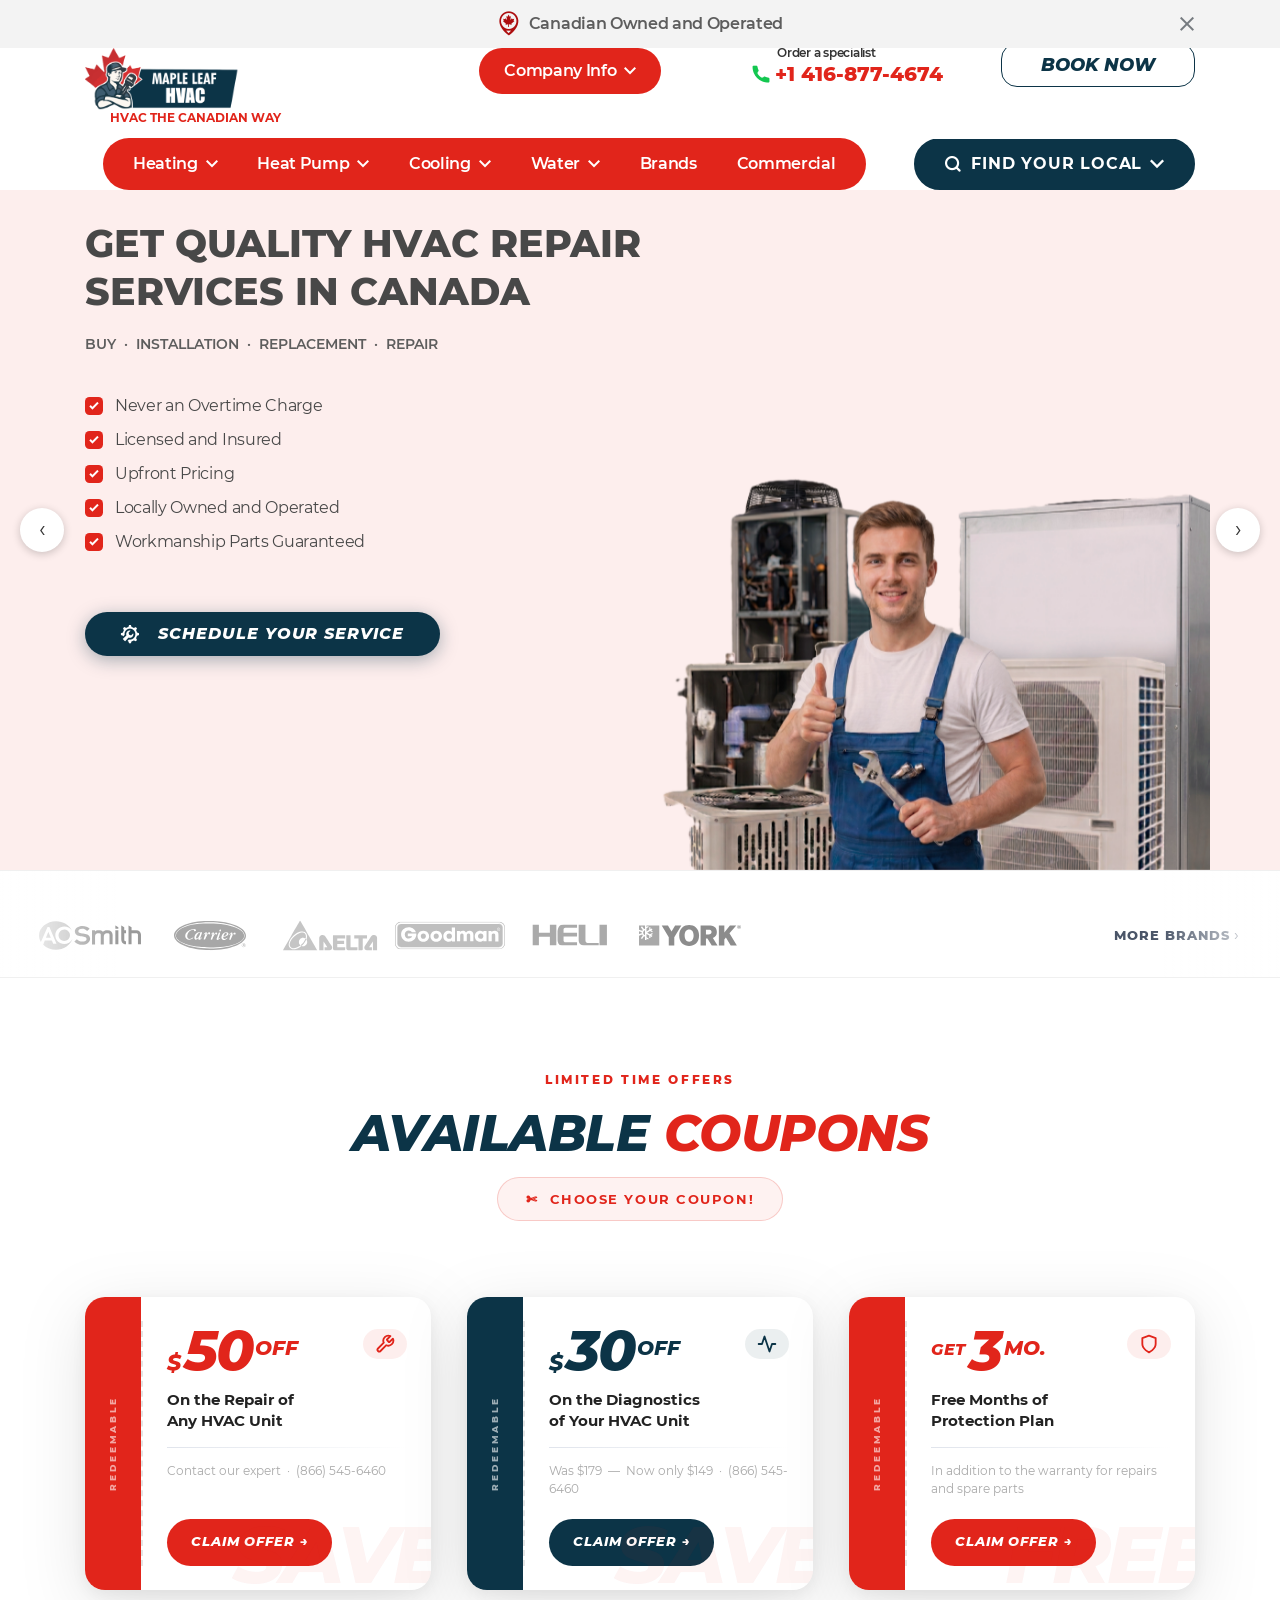
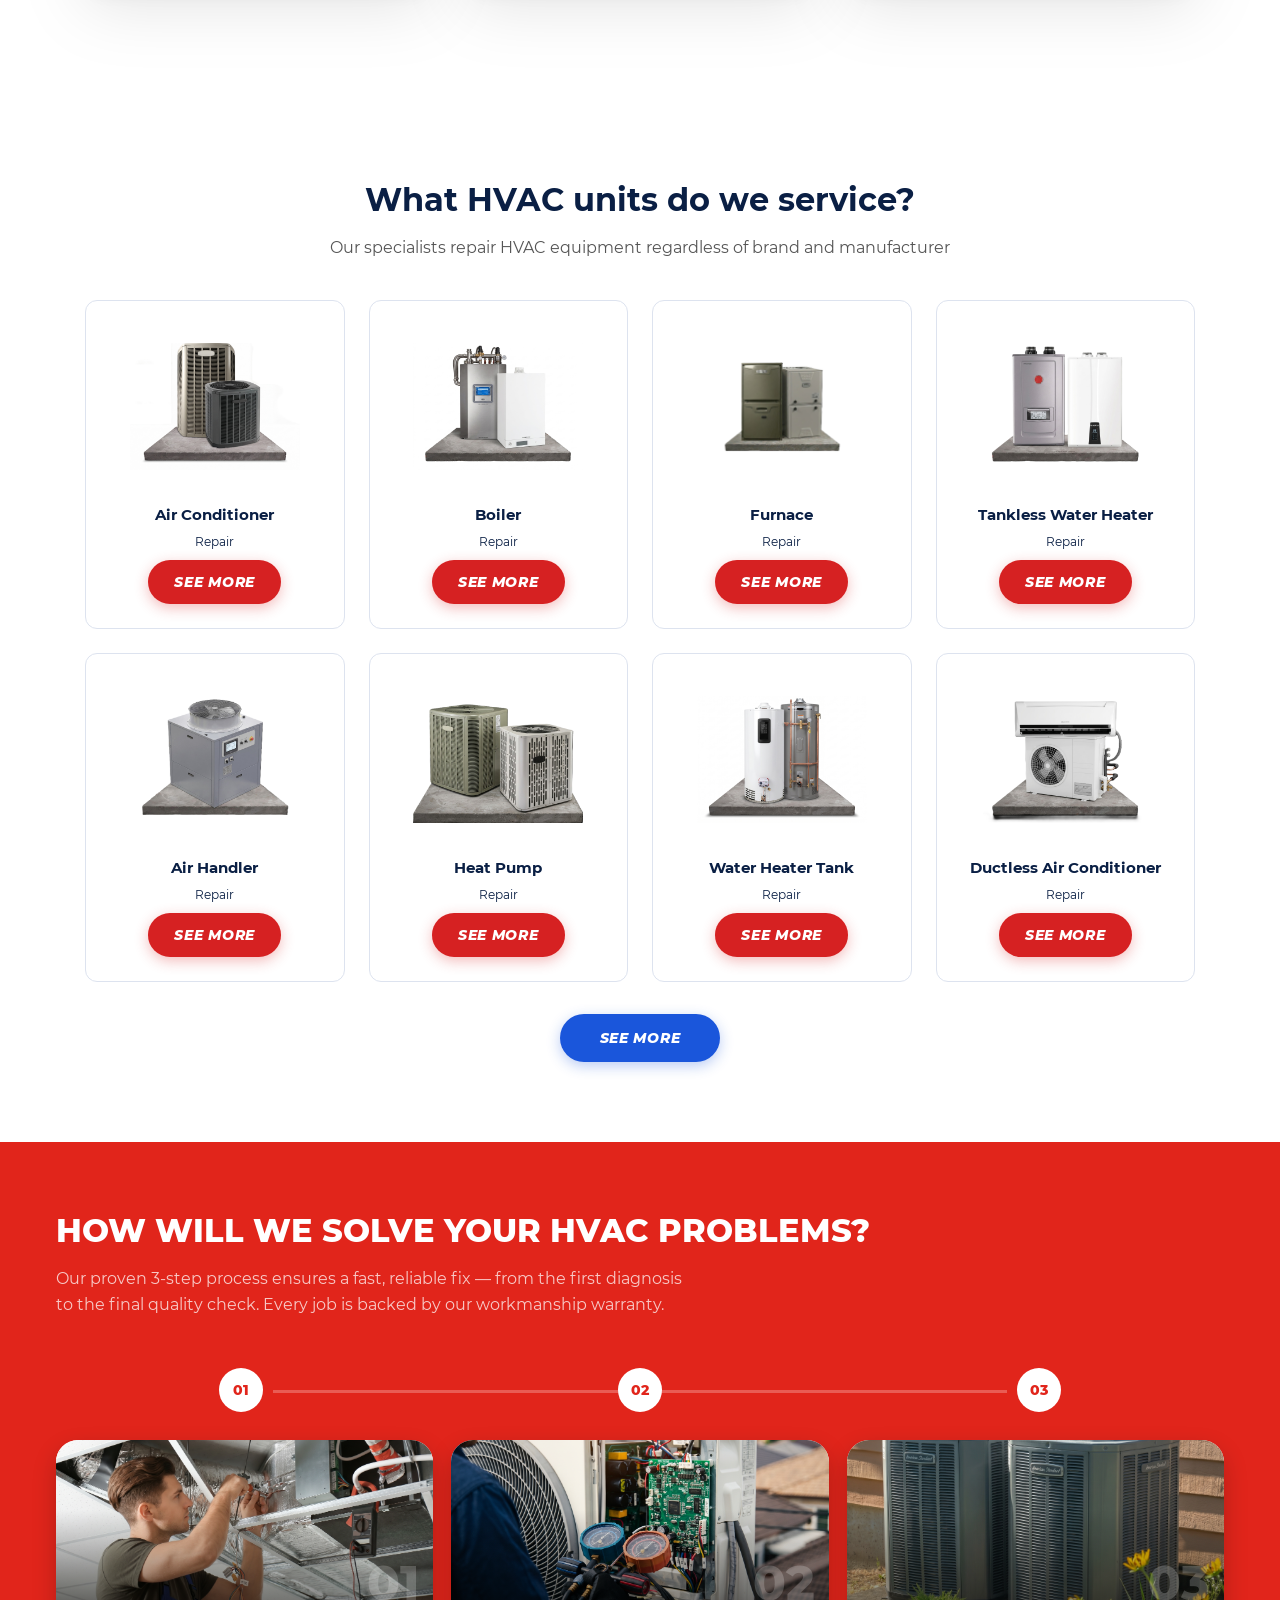
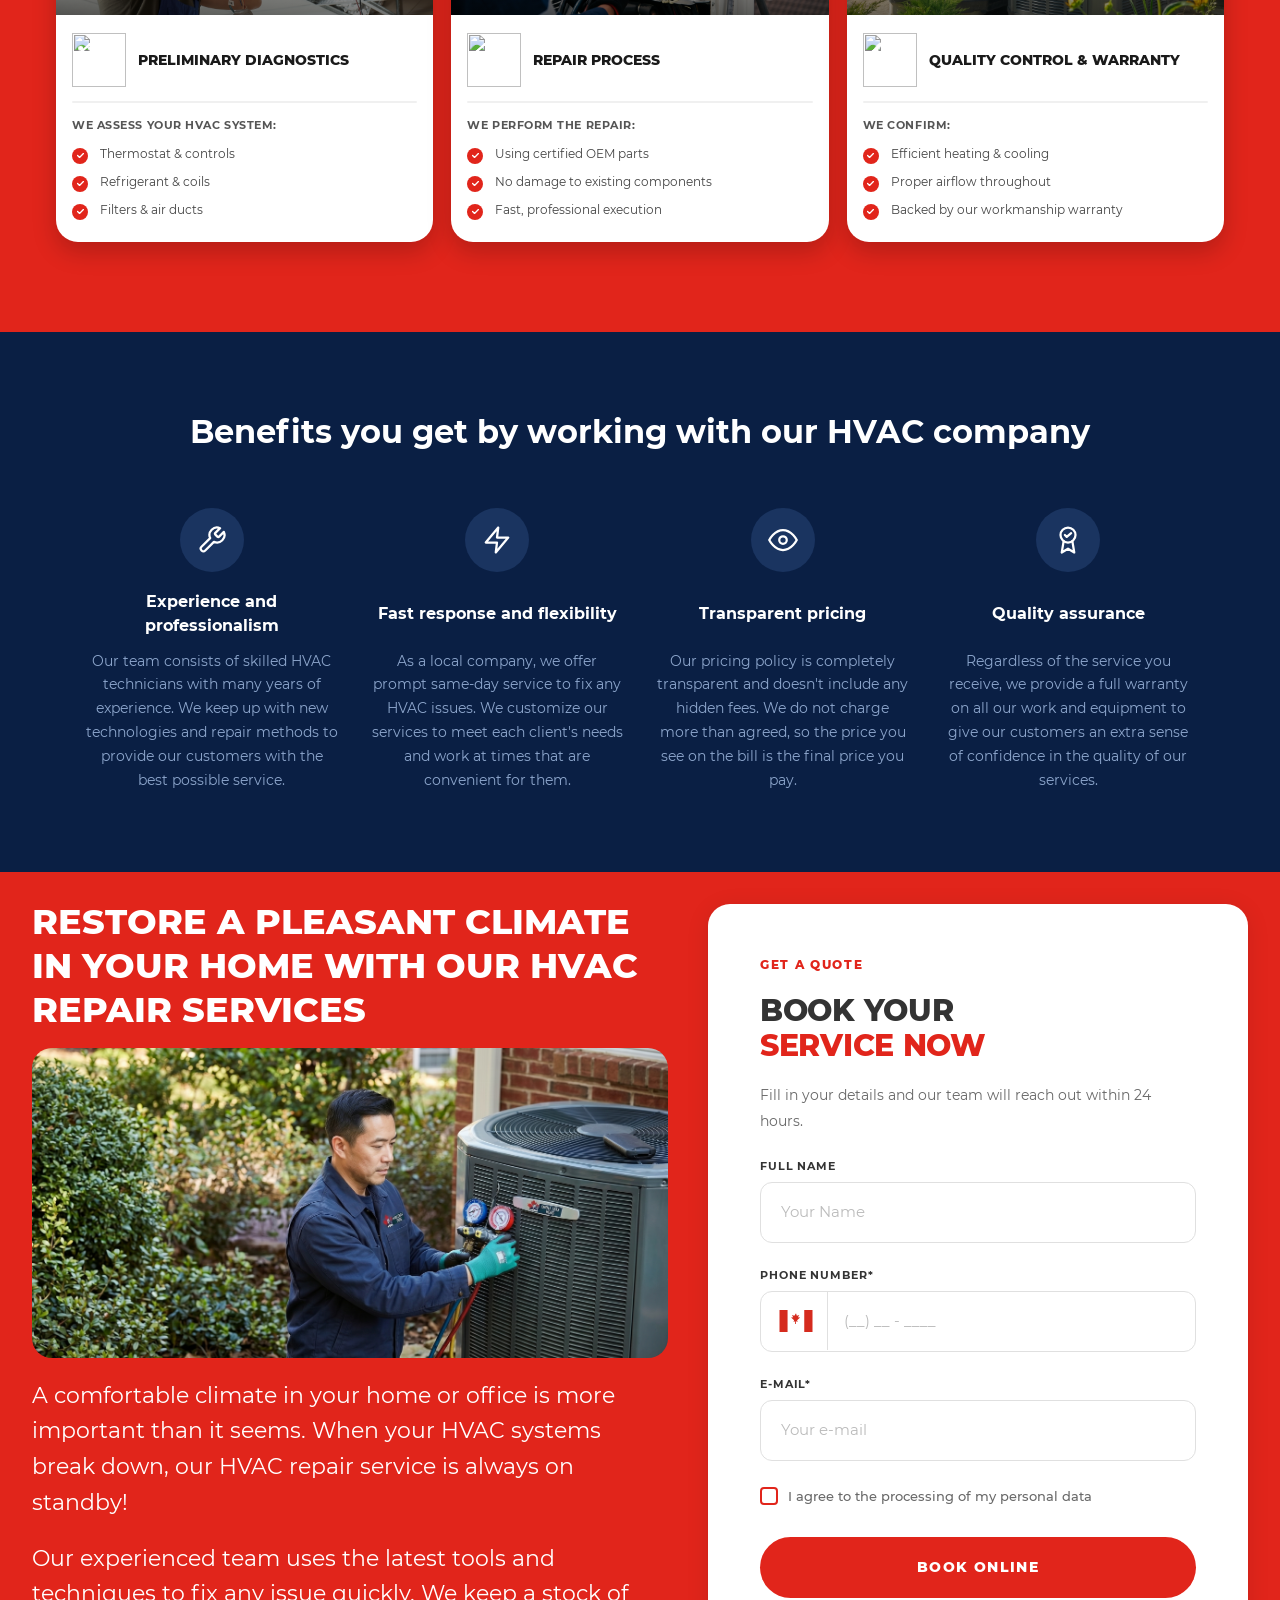
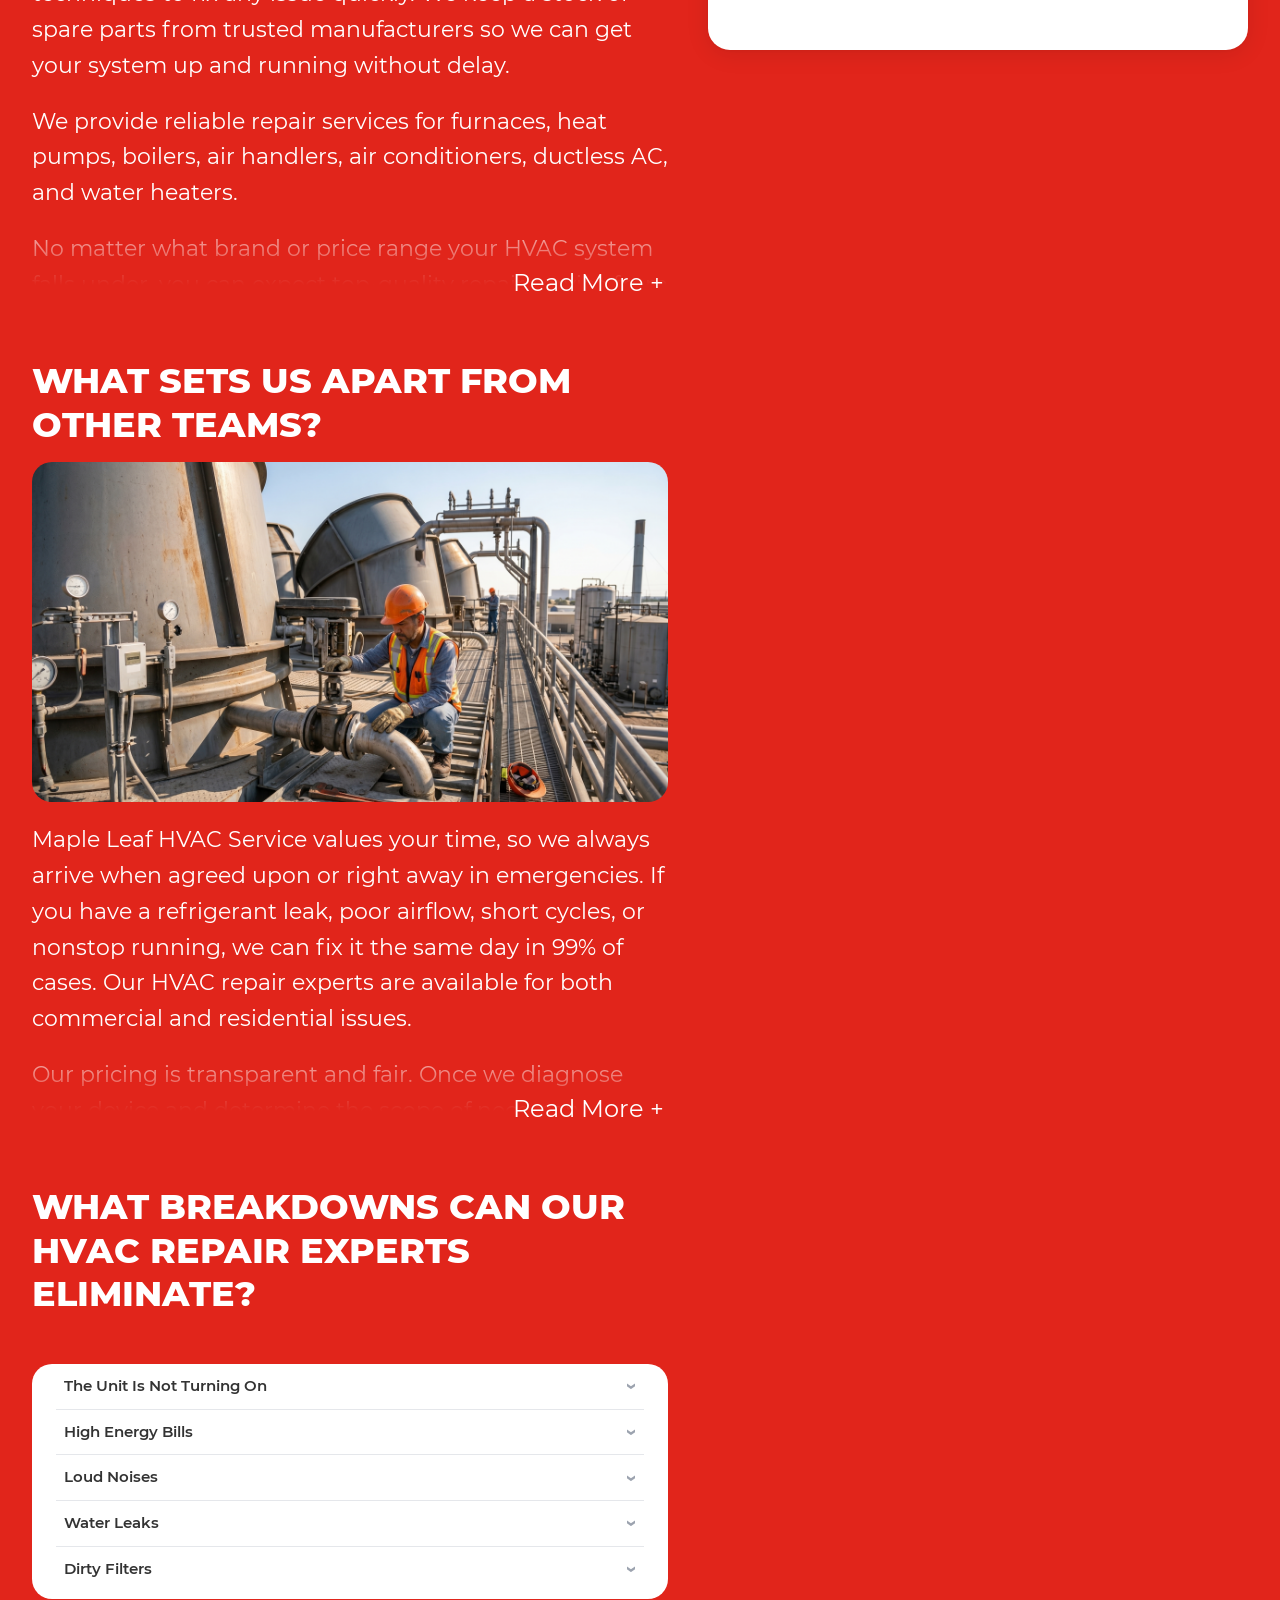
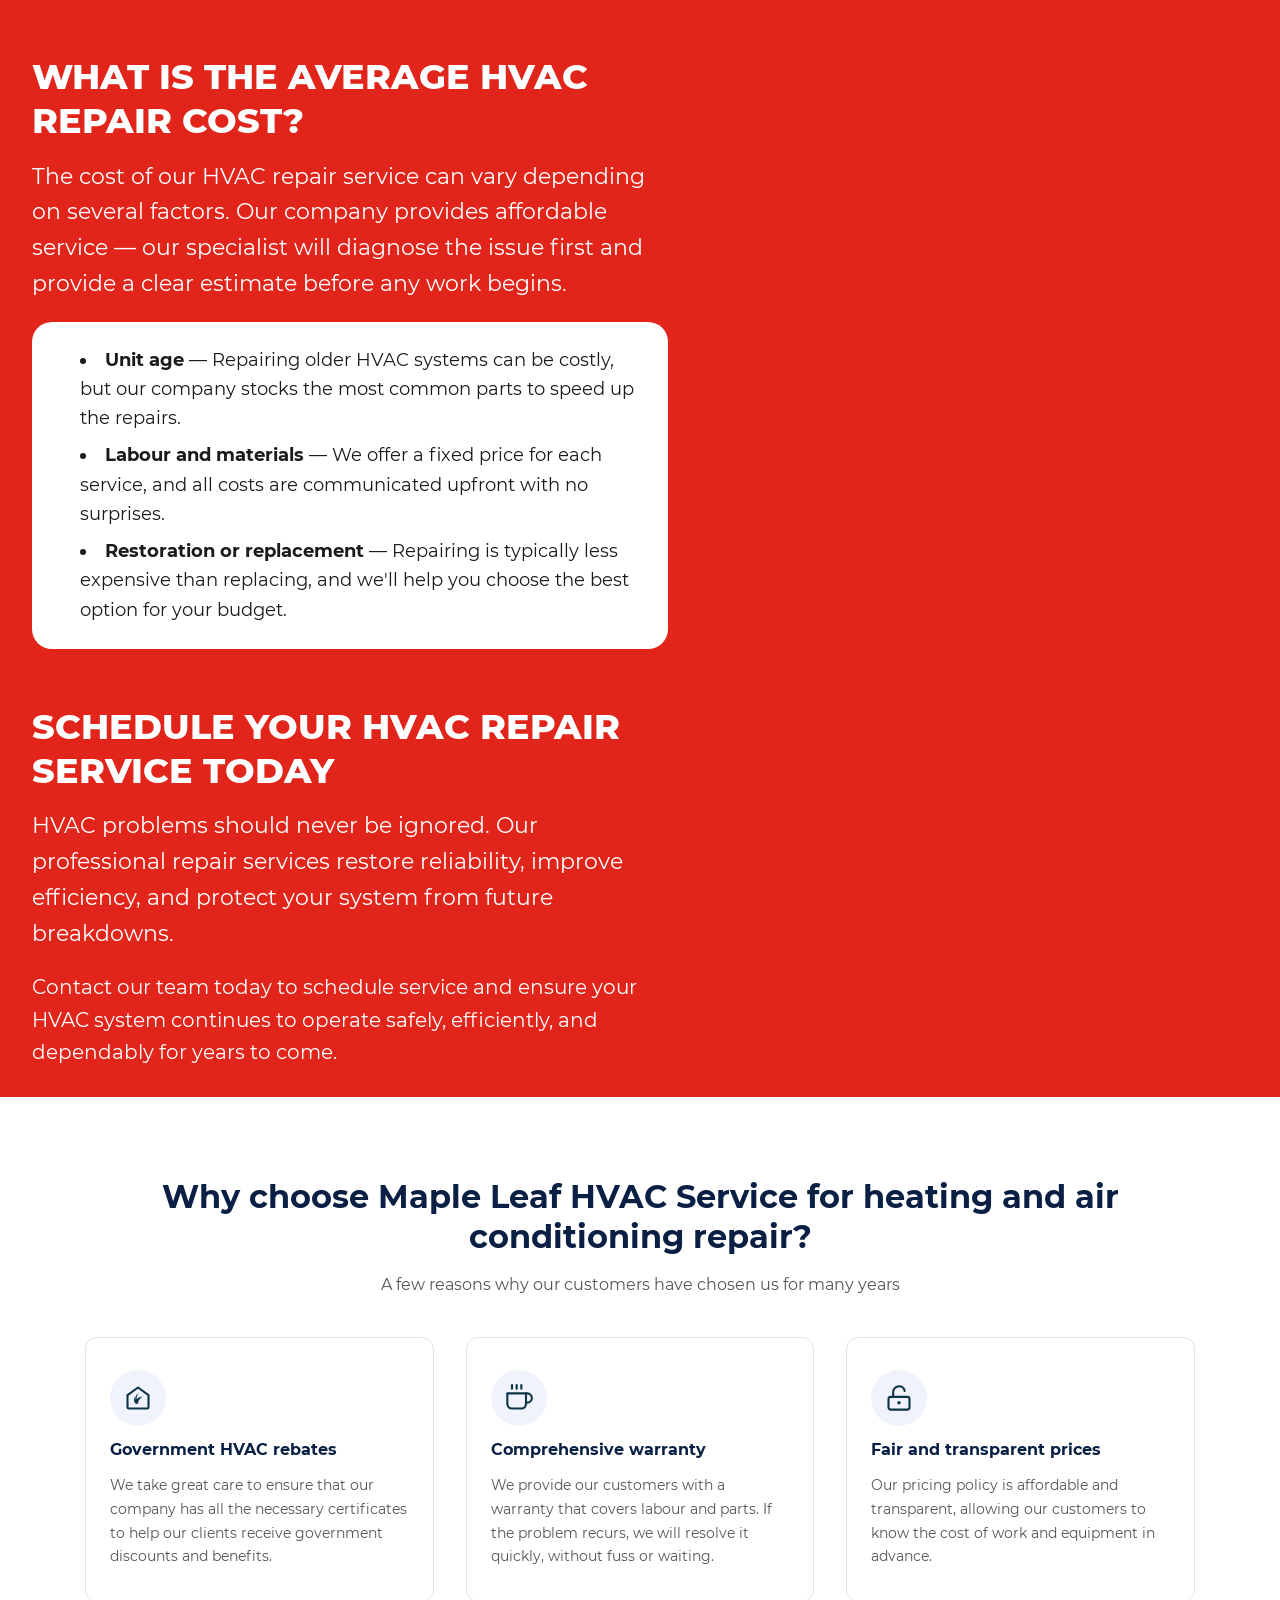
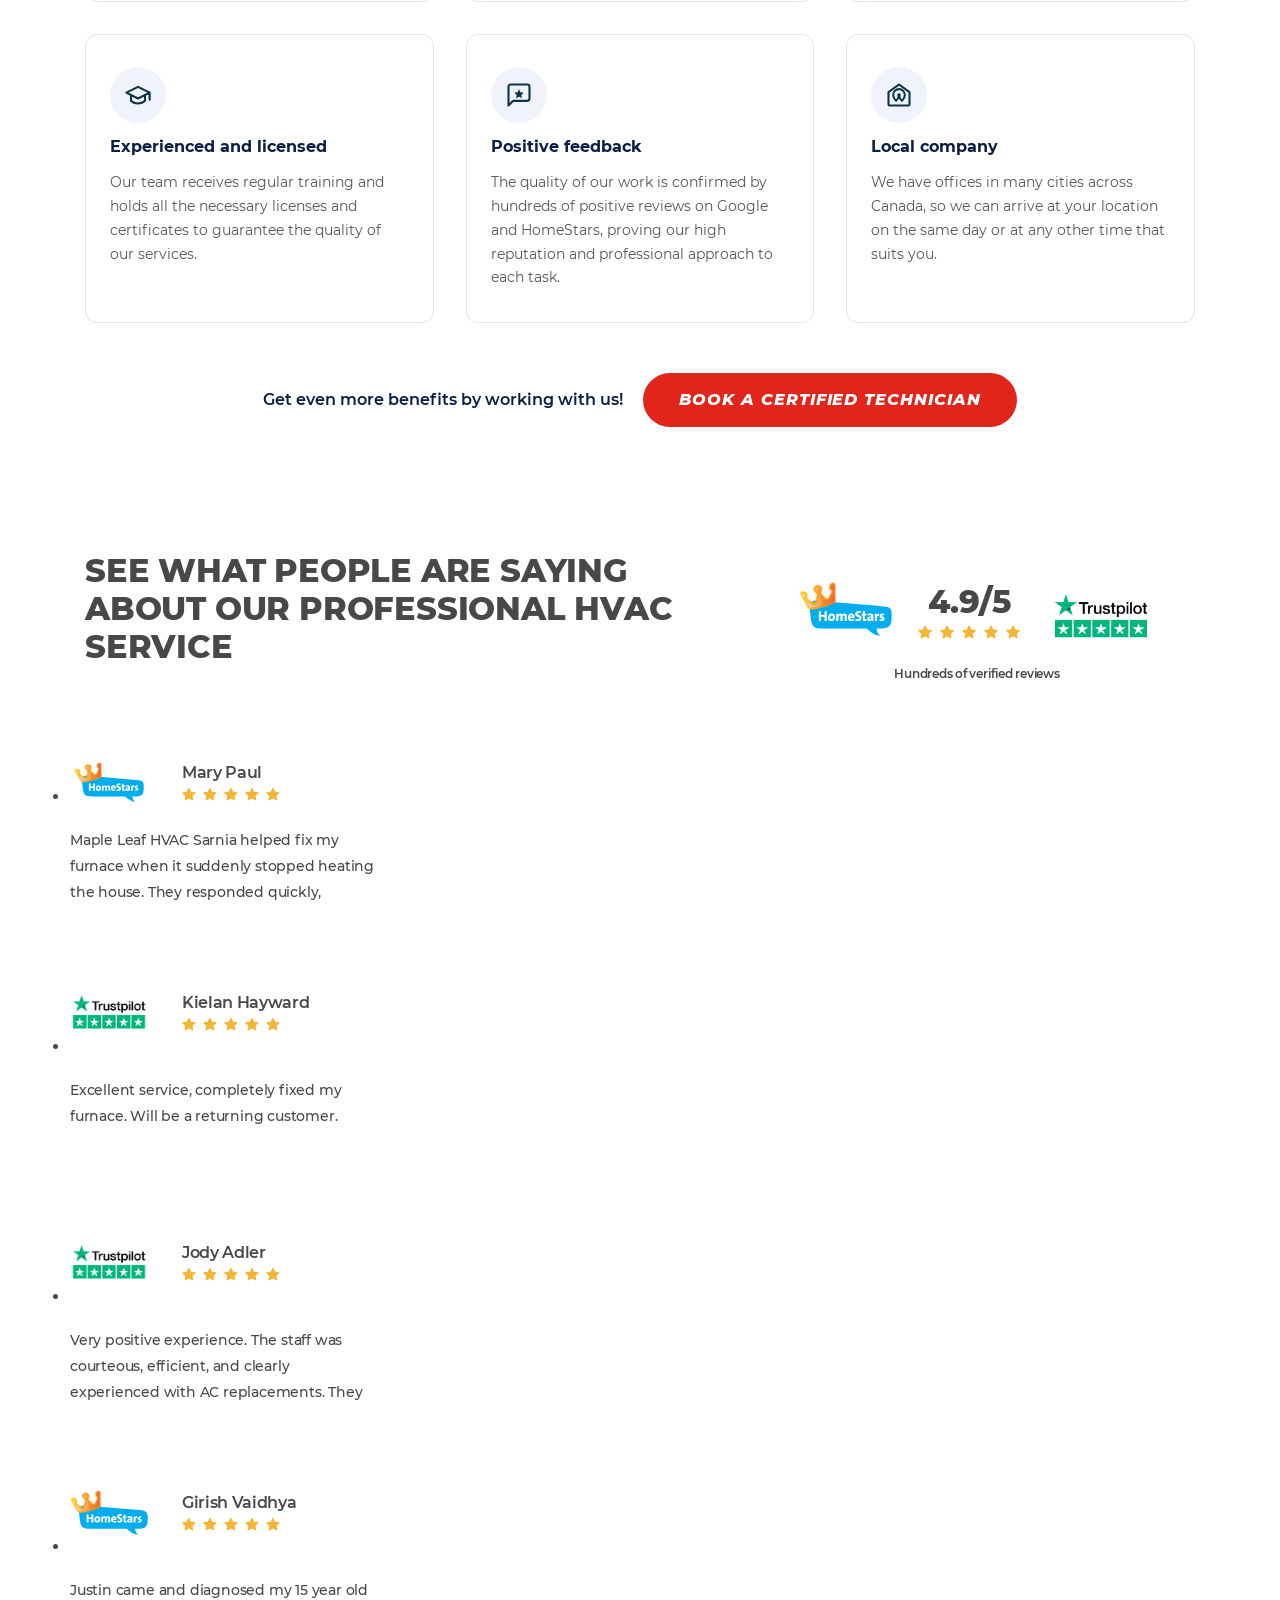
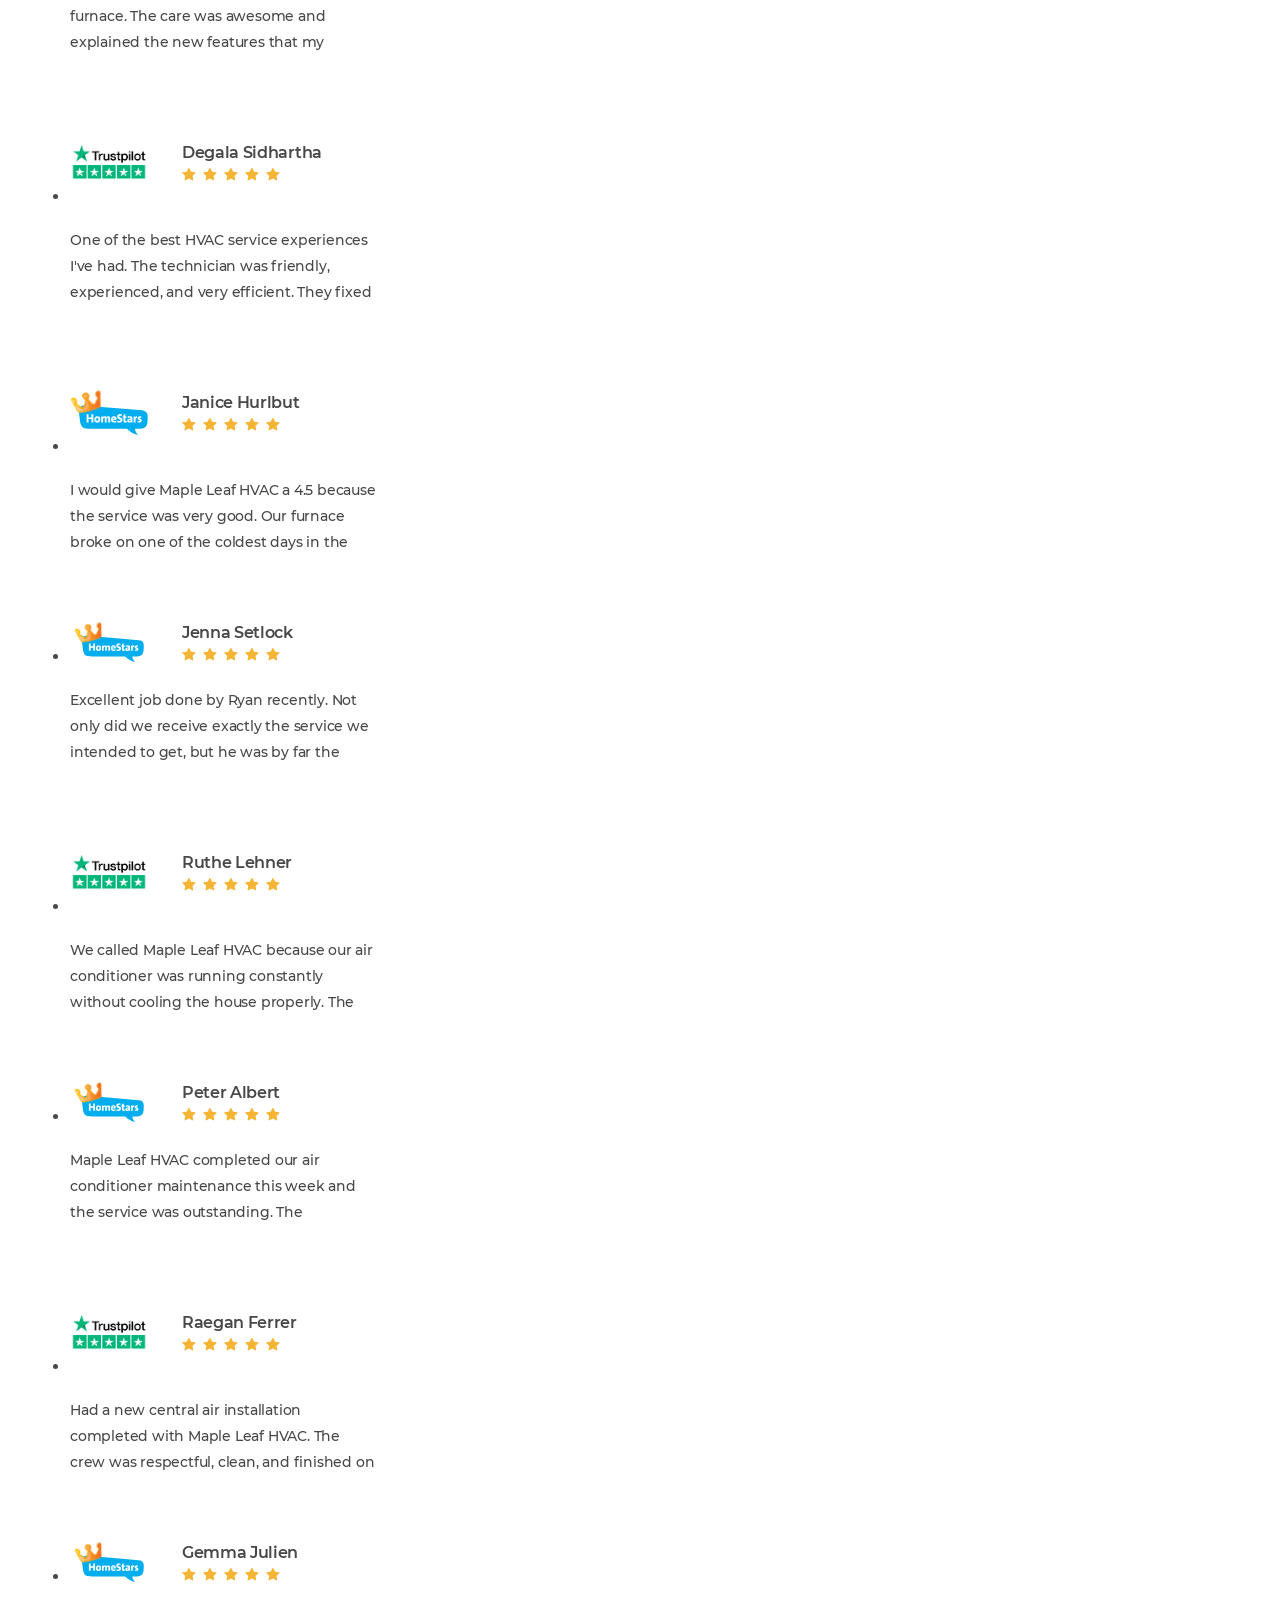
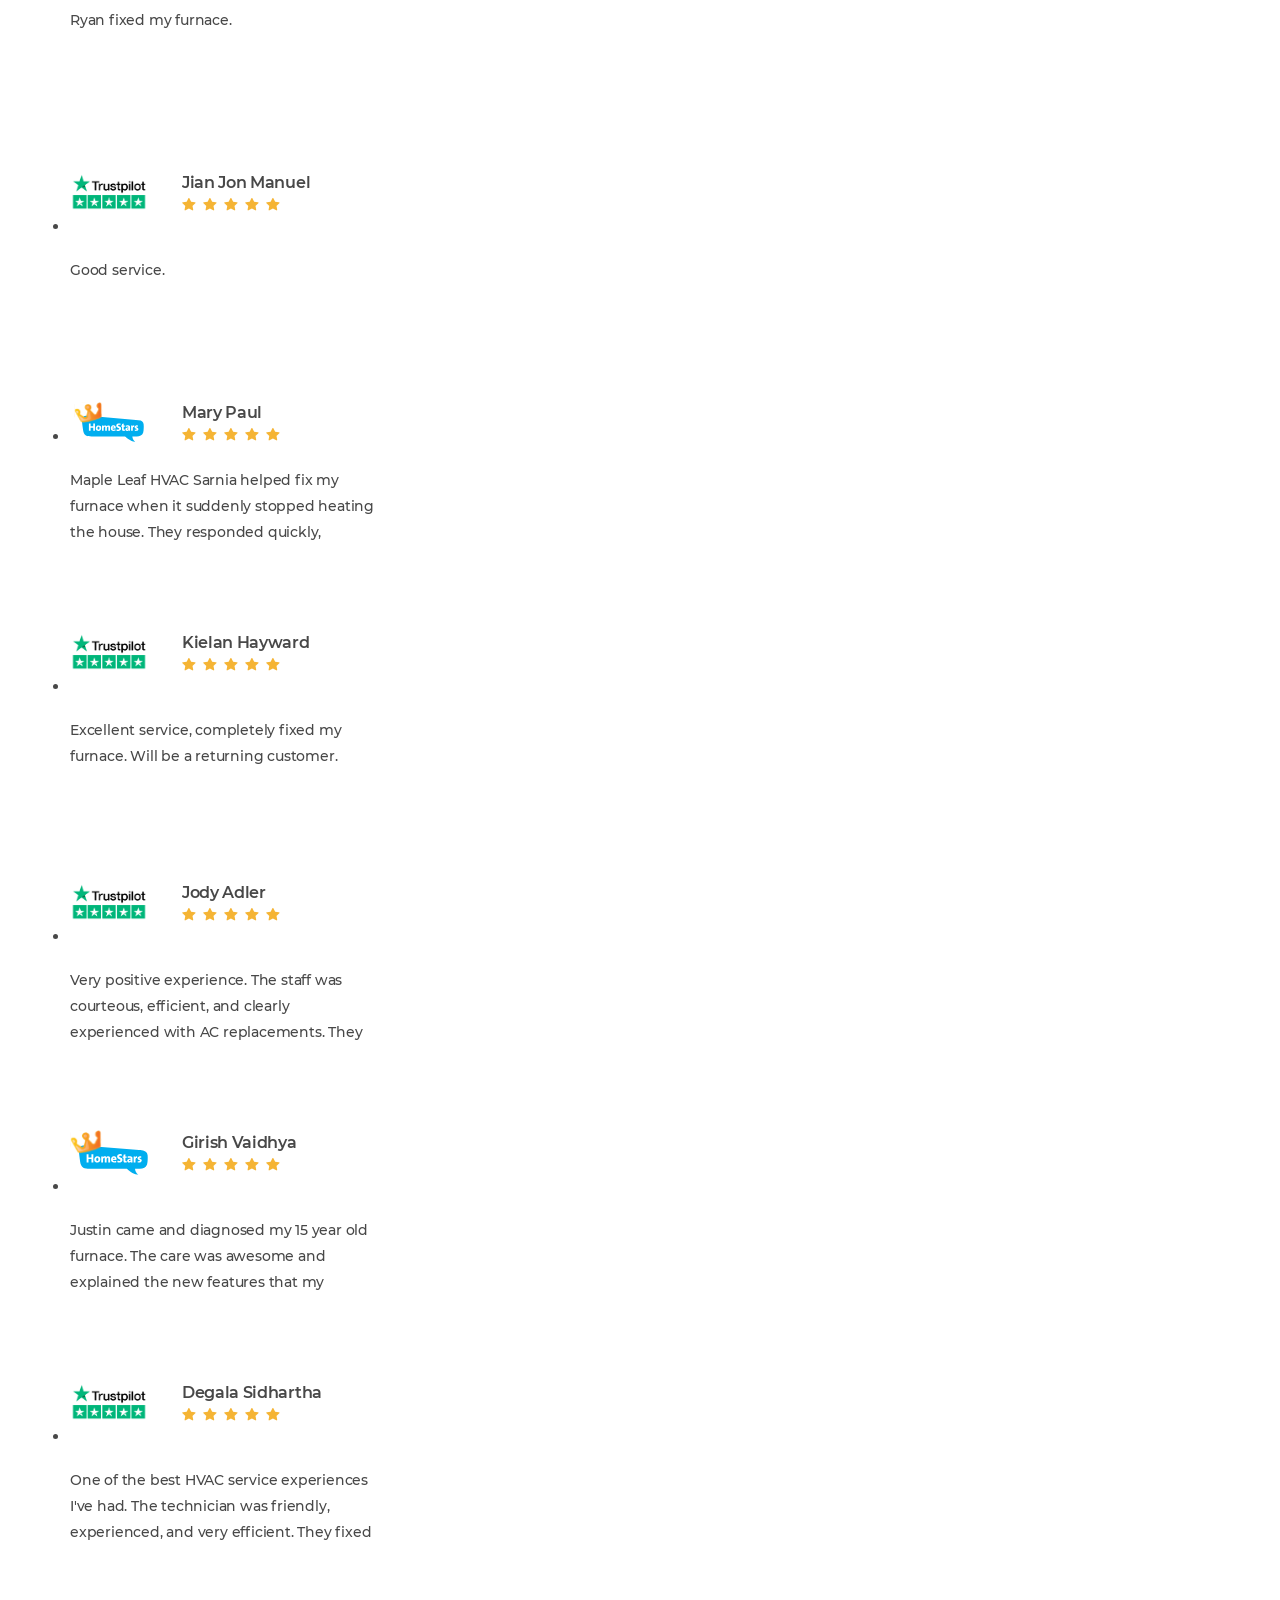
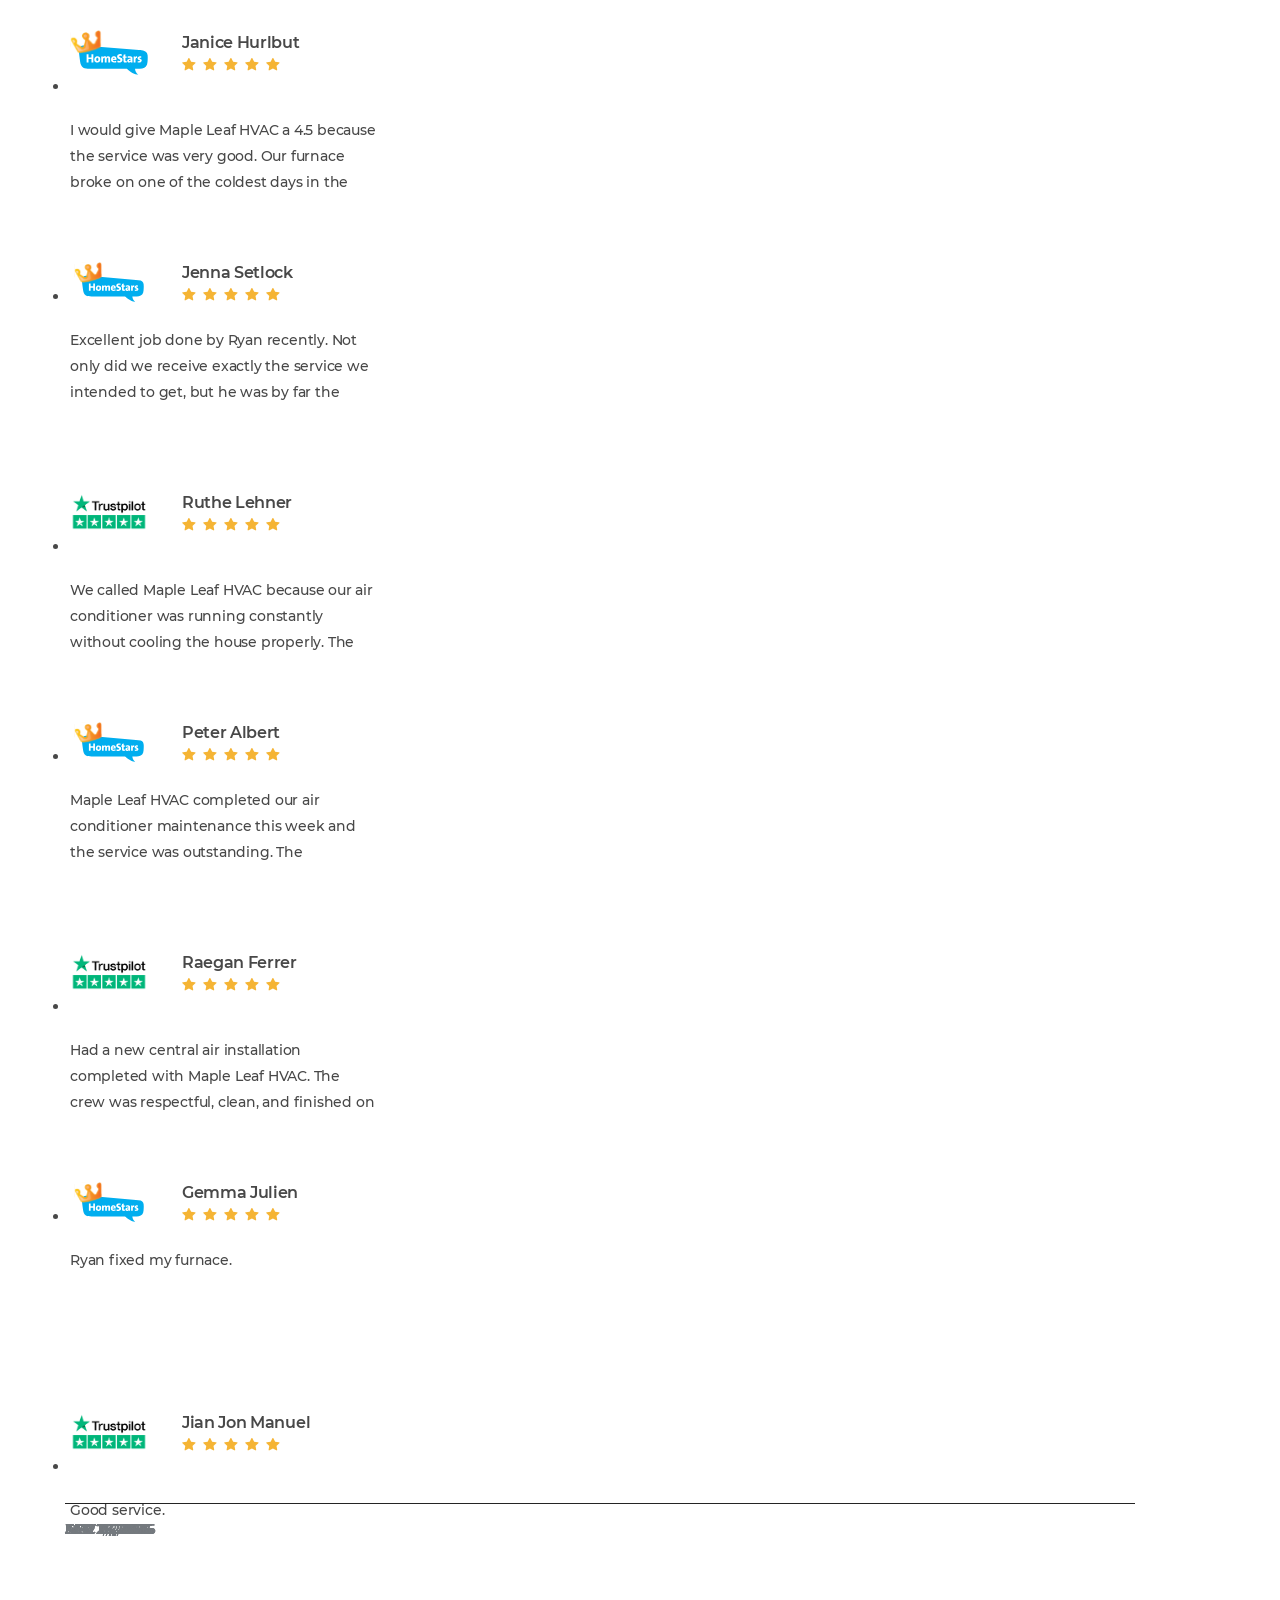
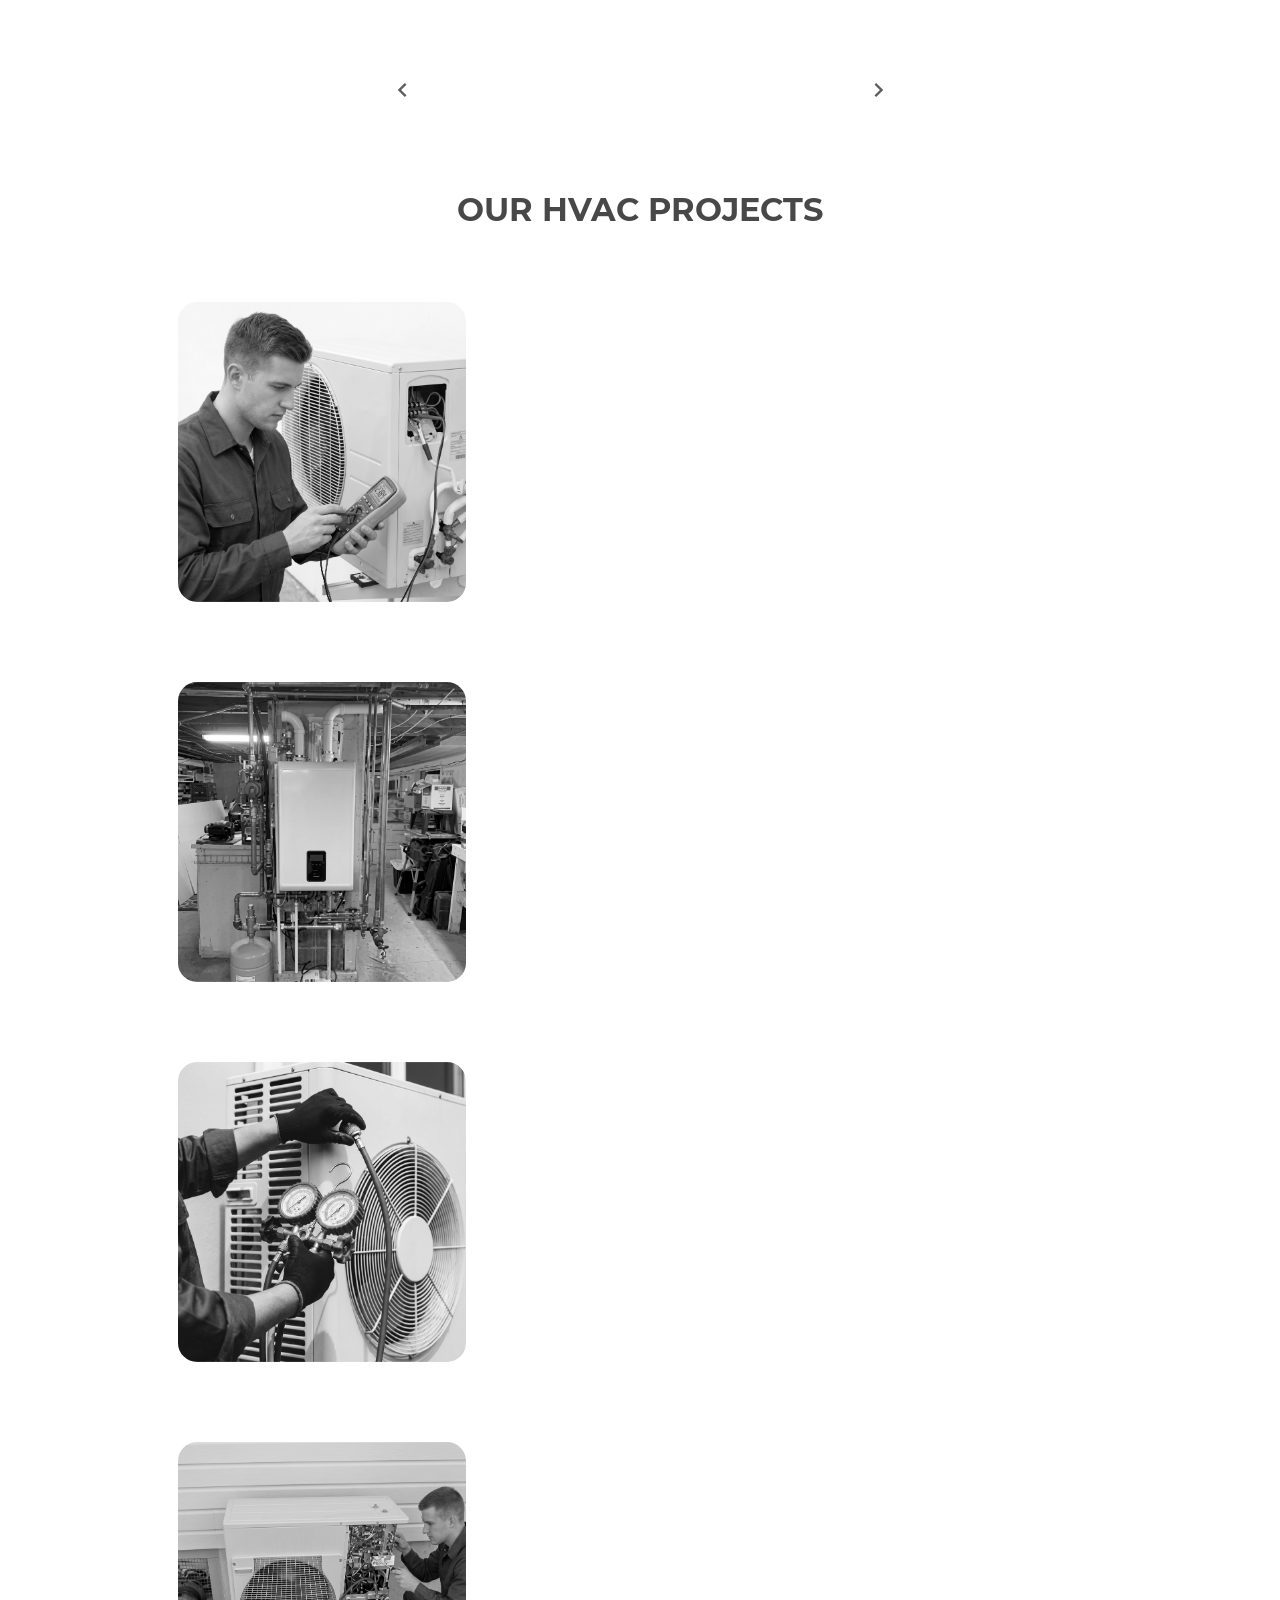
==== commit 14cc376d: "Add missing logos to remaining testimonial reviews Co-Authored-By: Claude Sonnet 4.6 <noreply@anthro" ====
--- a/index.html
+++ b/index.html
@@ -1213,7 +1213,7 @@
             <li class="testimonial splide__slide">
               <div class="testimonial__header">
                 <div class="testimonial__logo">
-                  <div class="ph-img" style="width:7.8rem;height:4rem;border-radius:0.4rem;font-size:1rem;">HS</div>
+                  <img src="HVCA_image/trustpilot-logo-png_seeklogo-619595 (1).png" alt="Trustpilot" style="width:20rem;height:8rem;object-fit:contain;">
                 </div>
                 <div class="testimonial__caption">
                   <div class="testimonial__name s1-t">Jody Adler</div>
@@ -1229,7 +1229,7 @@
             <li class="testimonial splide__slide">
               <div class="testimonial__header">
                 <div class="testimonial__logo">
-                  <div class="ph-img" style="width:7.8rem;height:4rem;border-radius:0.4rem;font-size:1rem;">HS</div>
+                  <img src="HVCA_image/homestarsBig (1).svg" alt="HomeStars" style="width:20rem;height:8rem;object-fit:contain;">
                 </div>
                 <div class="testimonial__caption">
                   <div class="testimonial__name s1-t">Girish Vaidhya</div>
@@ -1245,7 +1245,7 @@
             <li class="testimonial splide__slide">
               <div class="testimonial__header">
                 <div class="testimonial__logo">
-                  <div class="ph-img" style="width:7.8rem;height:4rem;border-radius:0.4rem;font-size:1rem;">HS</div>
+                  <img src="HVCA_image/trustpilot-logo-png_seeklogo-619595 (1).png" alt="Trustpilot" style="width:20rem;height:8rem;object-fit:contain;">
                 </div>
                 <div class="testimonial__caption">
                   <div class="testimonial__name s1-t">Degala Sidhartha</div>
@@ -1261,7 +1261,7 @@
             <li class="testimonial splide__slide">
               <div class="testimonial__header">
                 <div class="testimonial__logo">
-                  <div class="ph-img" style="width:7.8rem;height:4rem;border-radius:0.4rem;font-size:1rem;">HS</div>
+                  <img src="HVCA_image/homestarsBig (1).svg" alt="HomeStars" style="width:20rem;height:8rem;object-fit:contain;">
                 </div>
                 <div class="testimonial__caption">
                   <div class="testimonial__name s1-t">Janice Hurlbut</div>
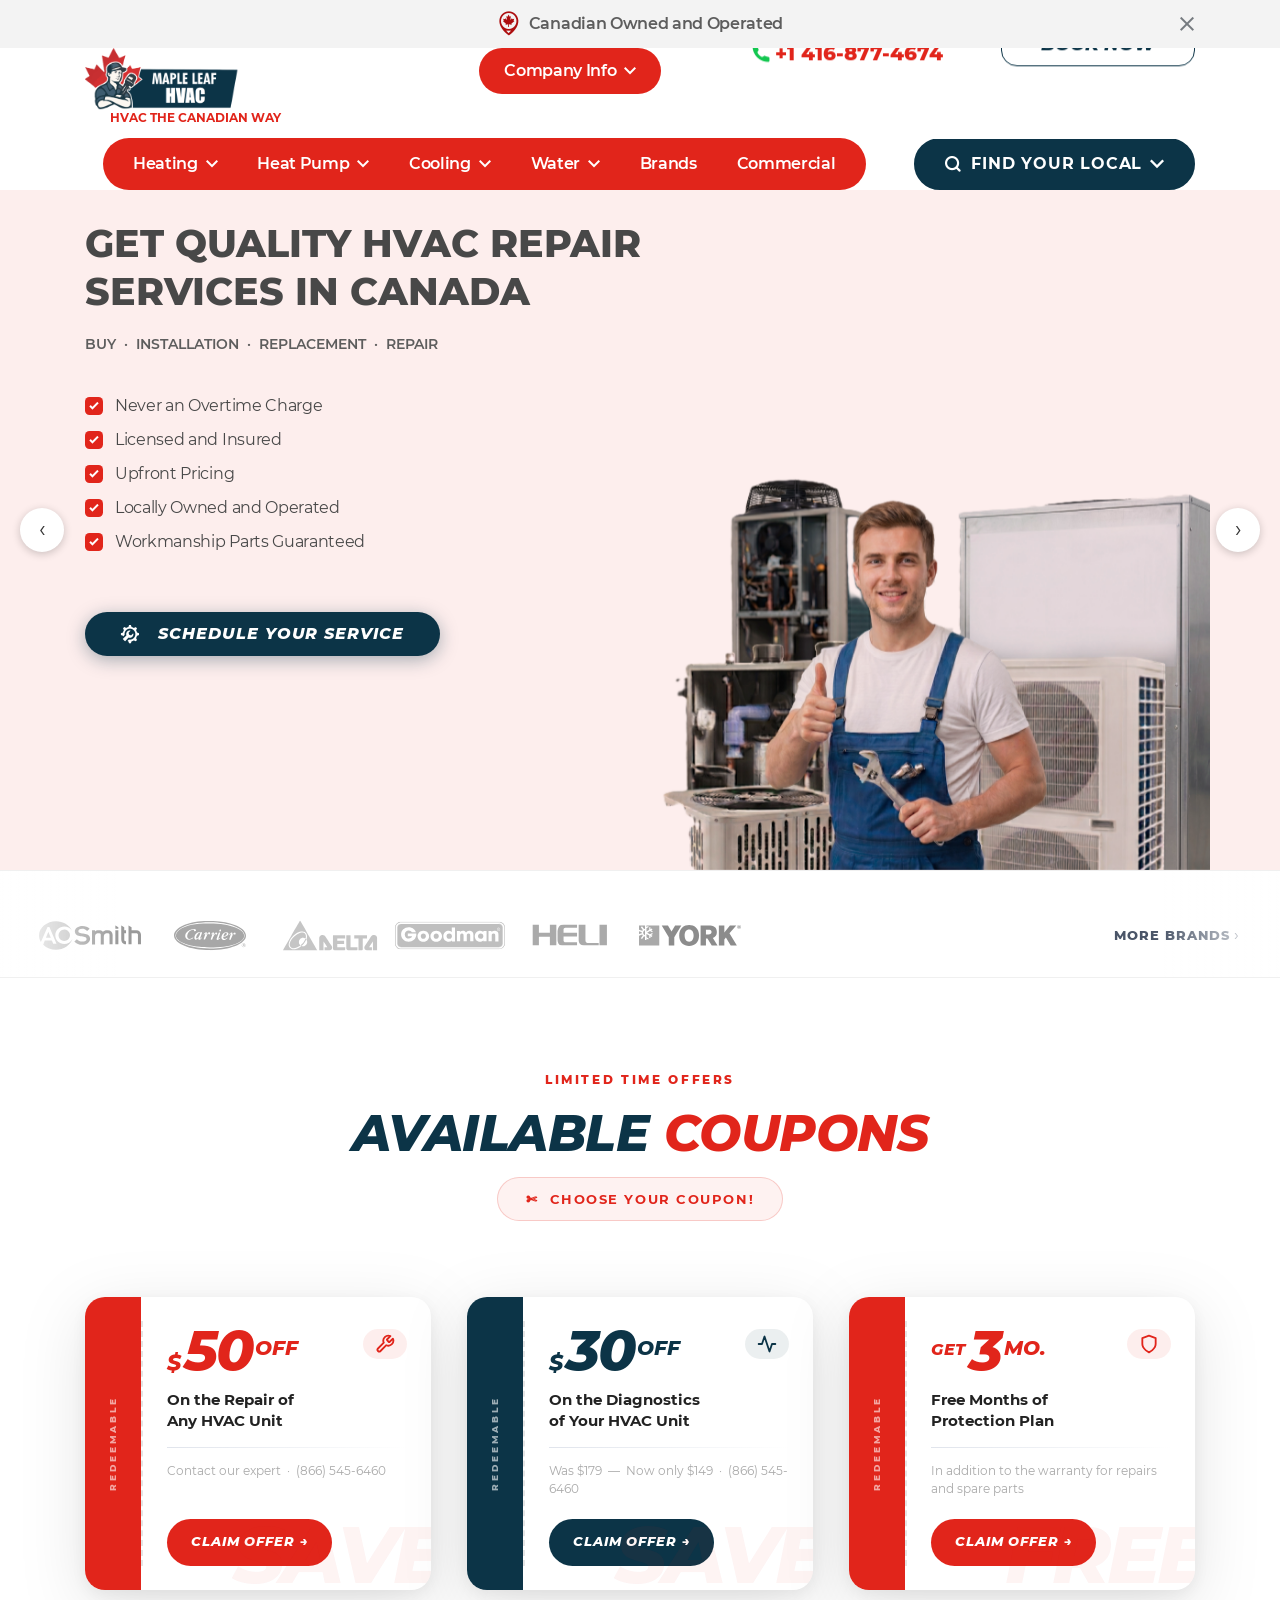
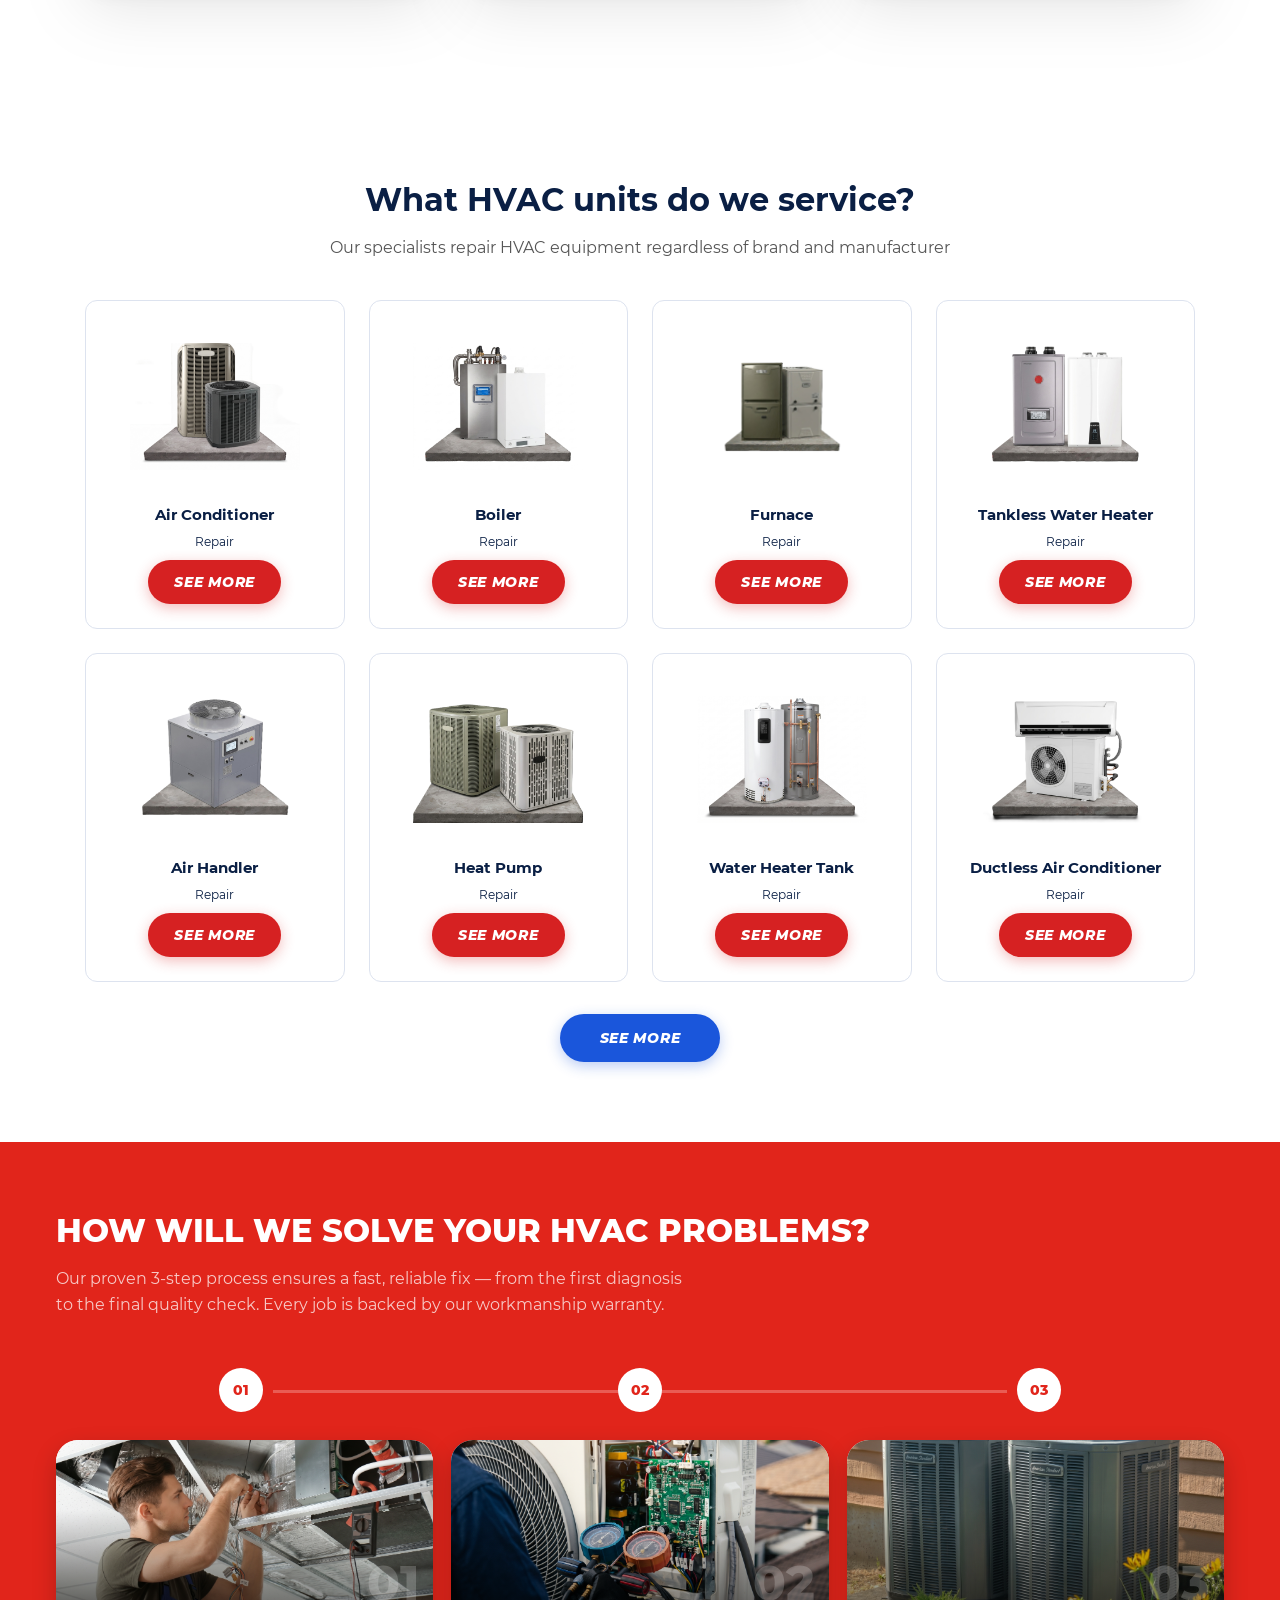
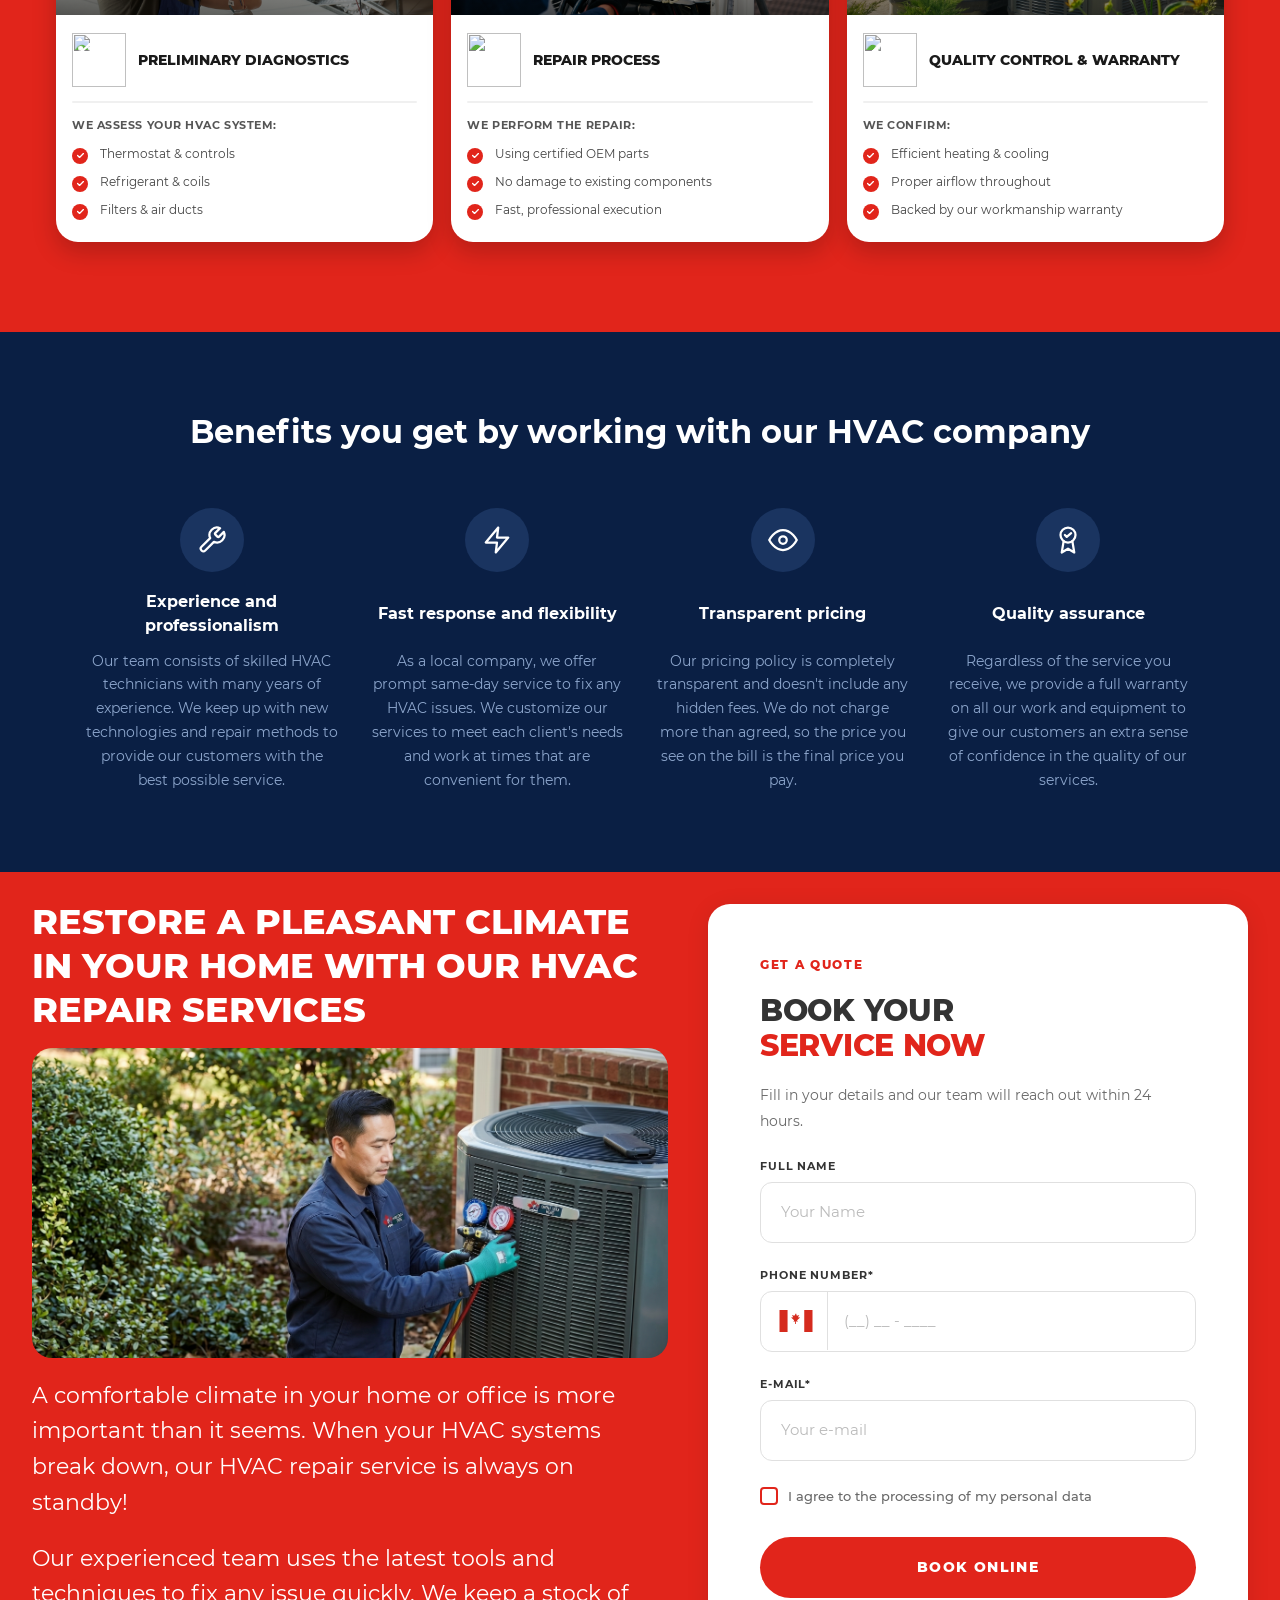
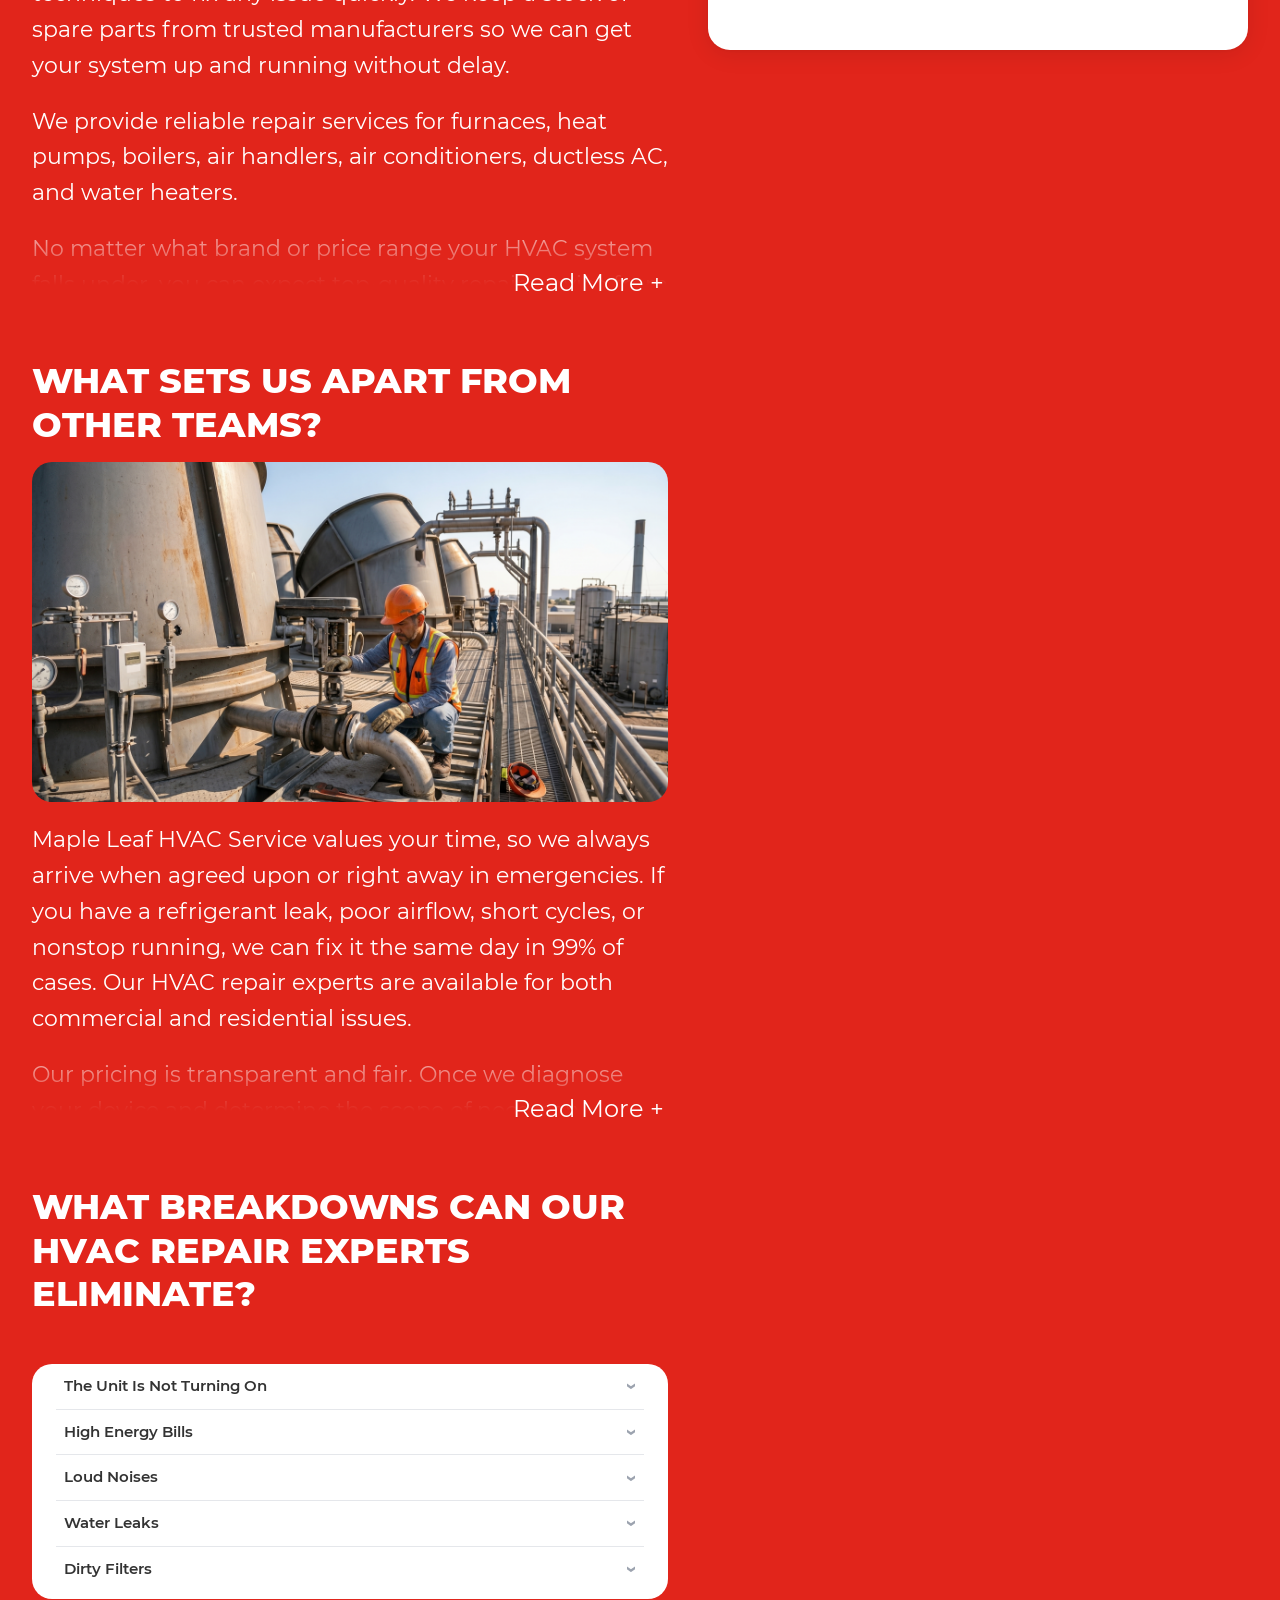
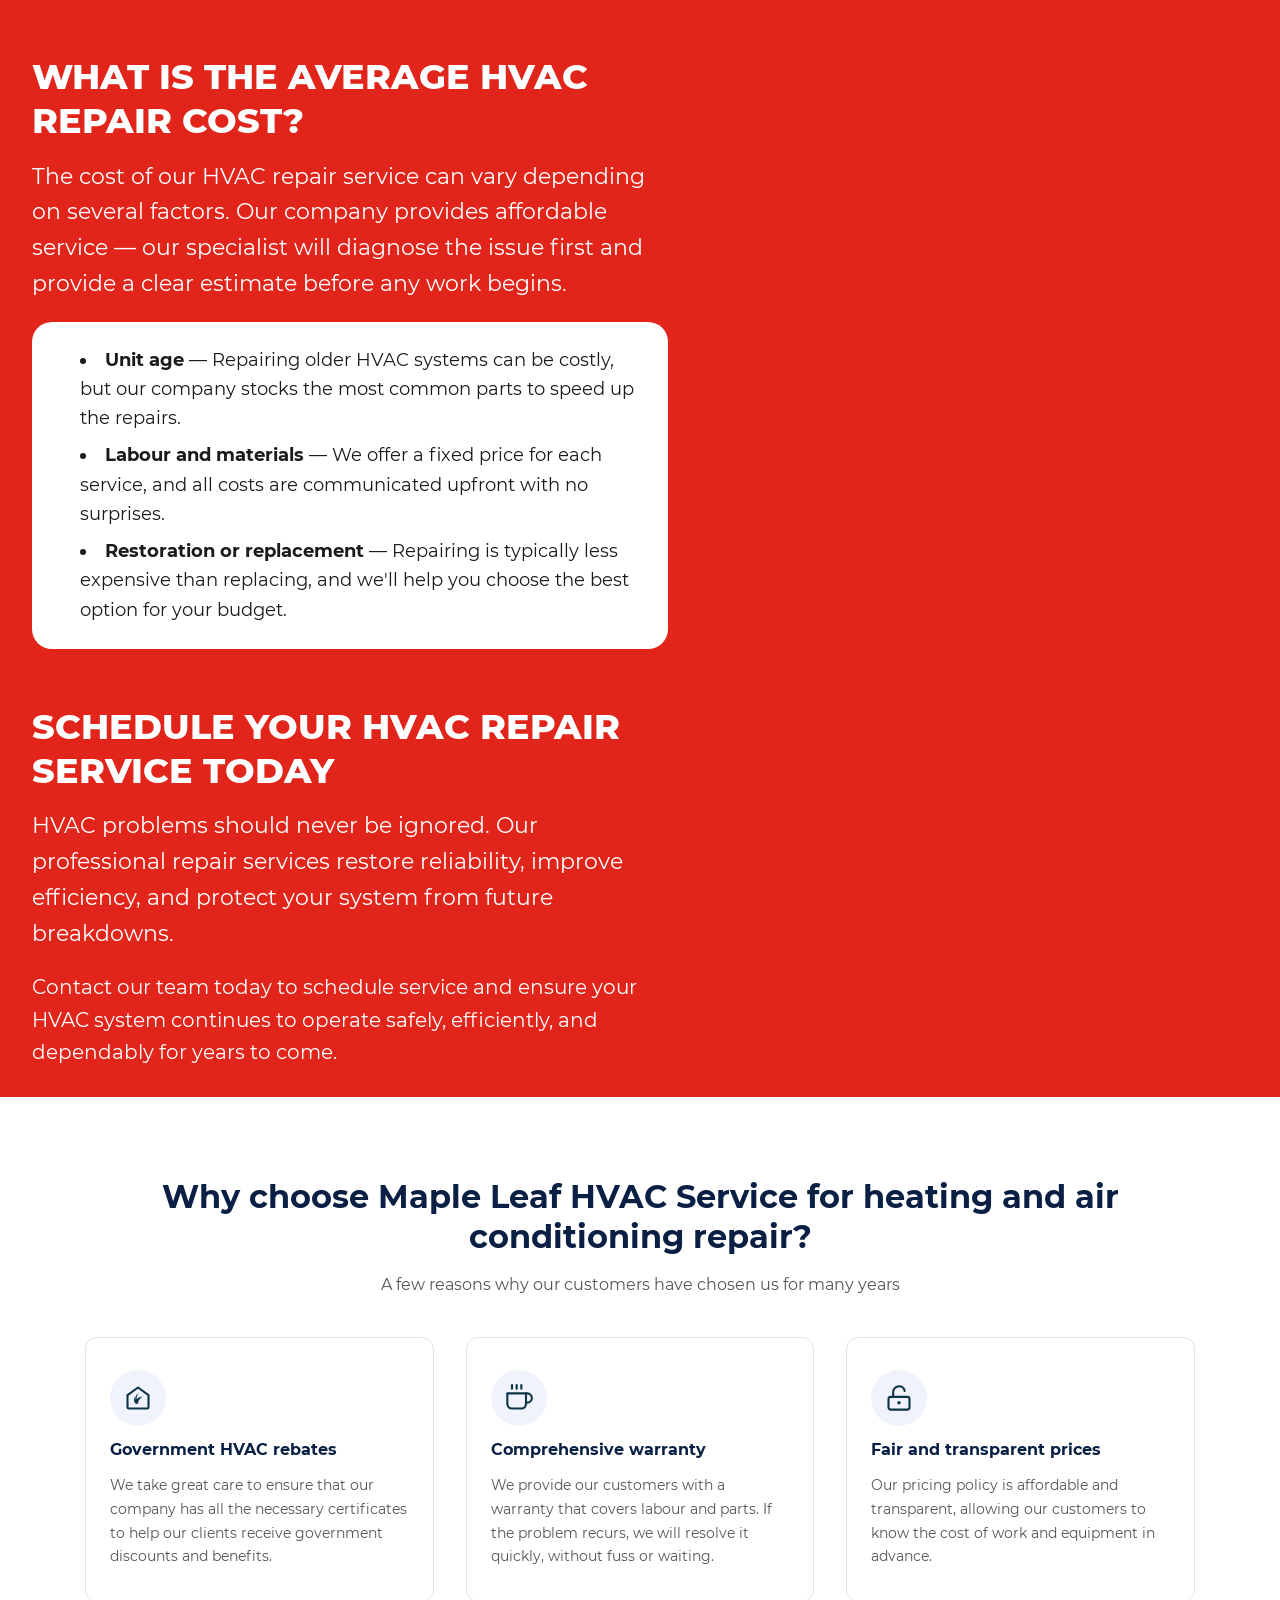
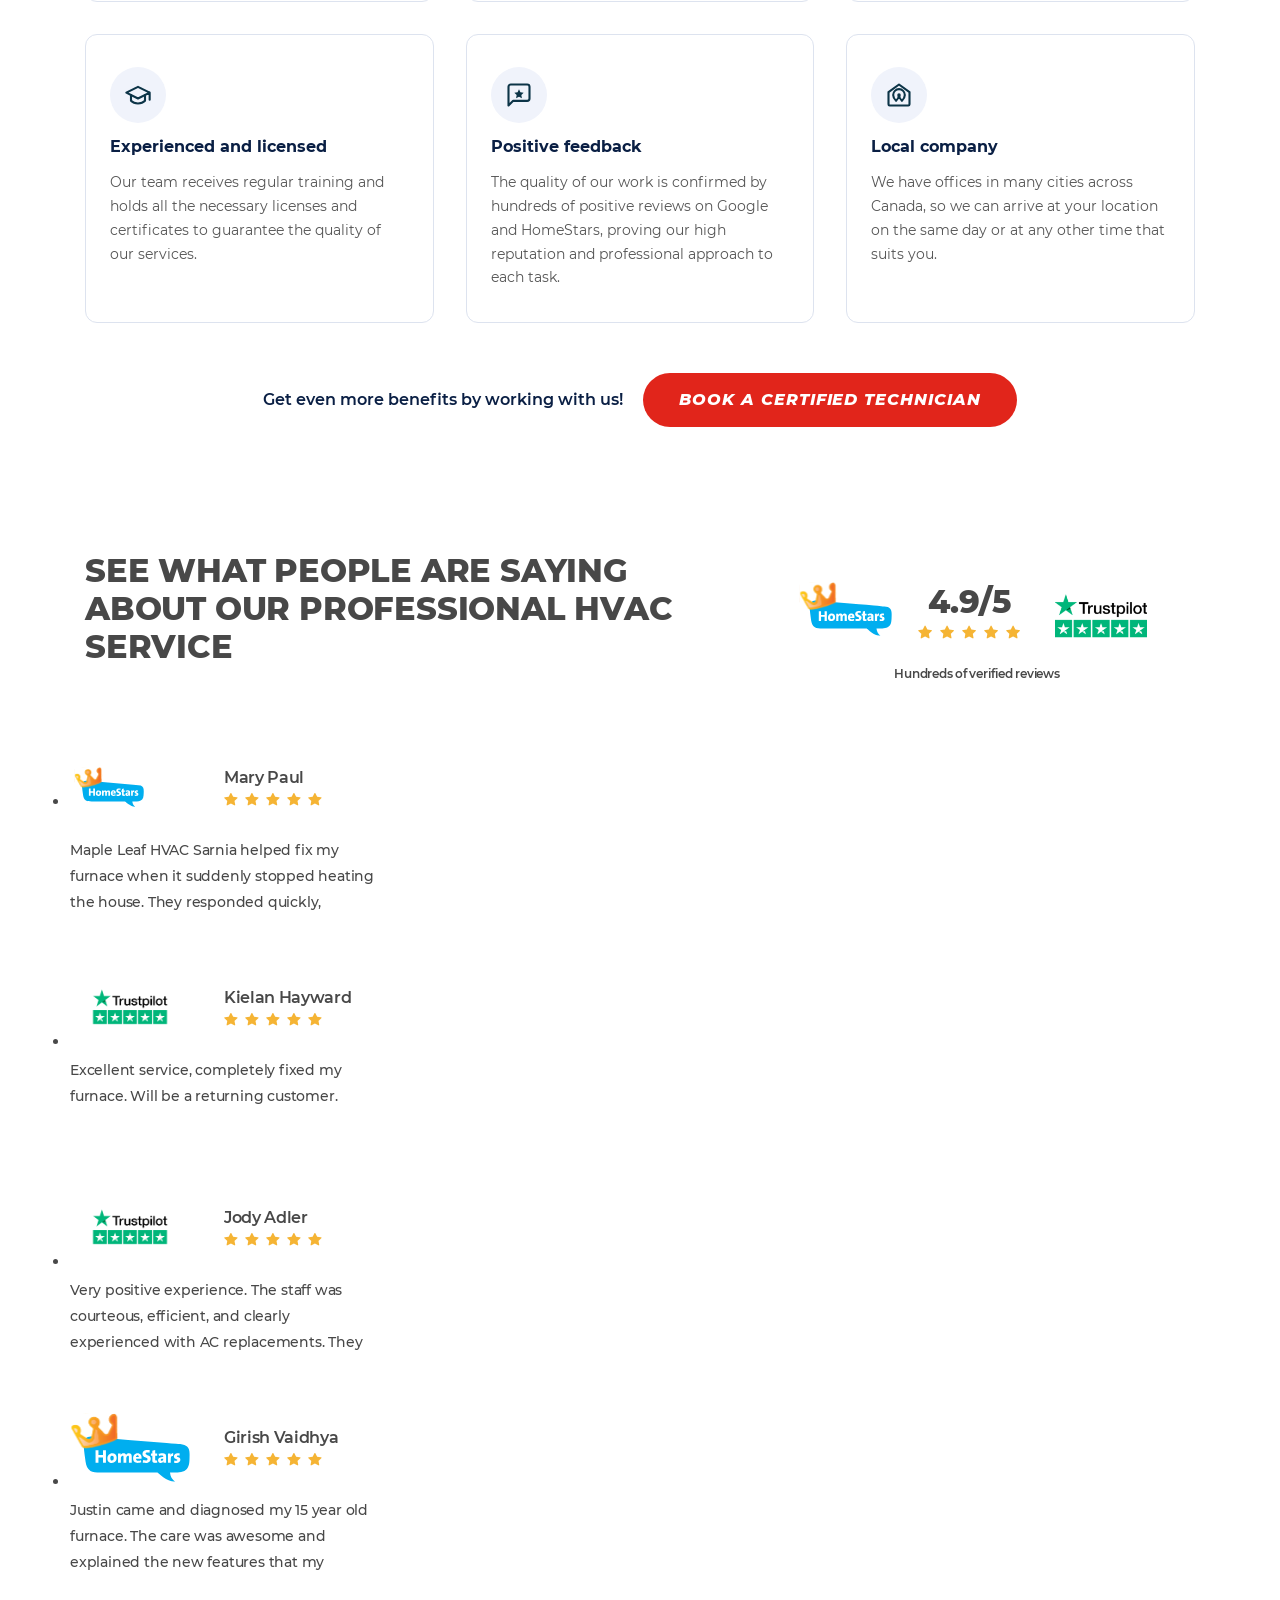
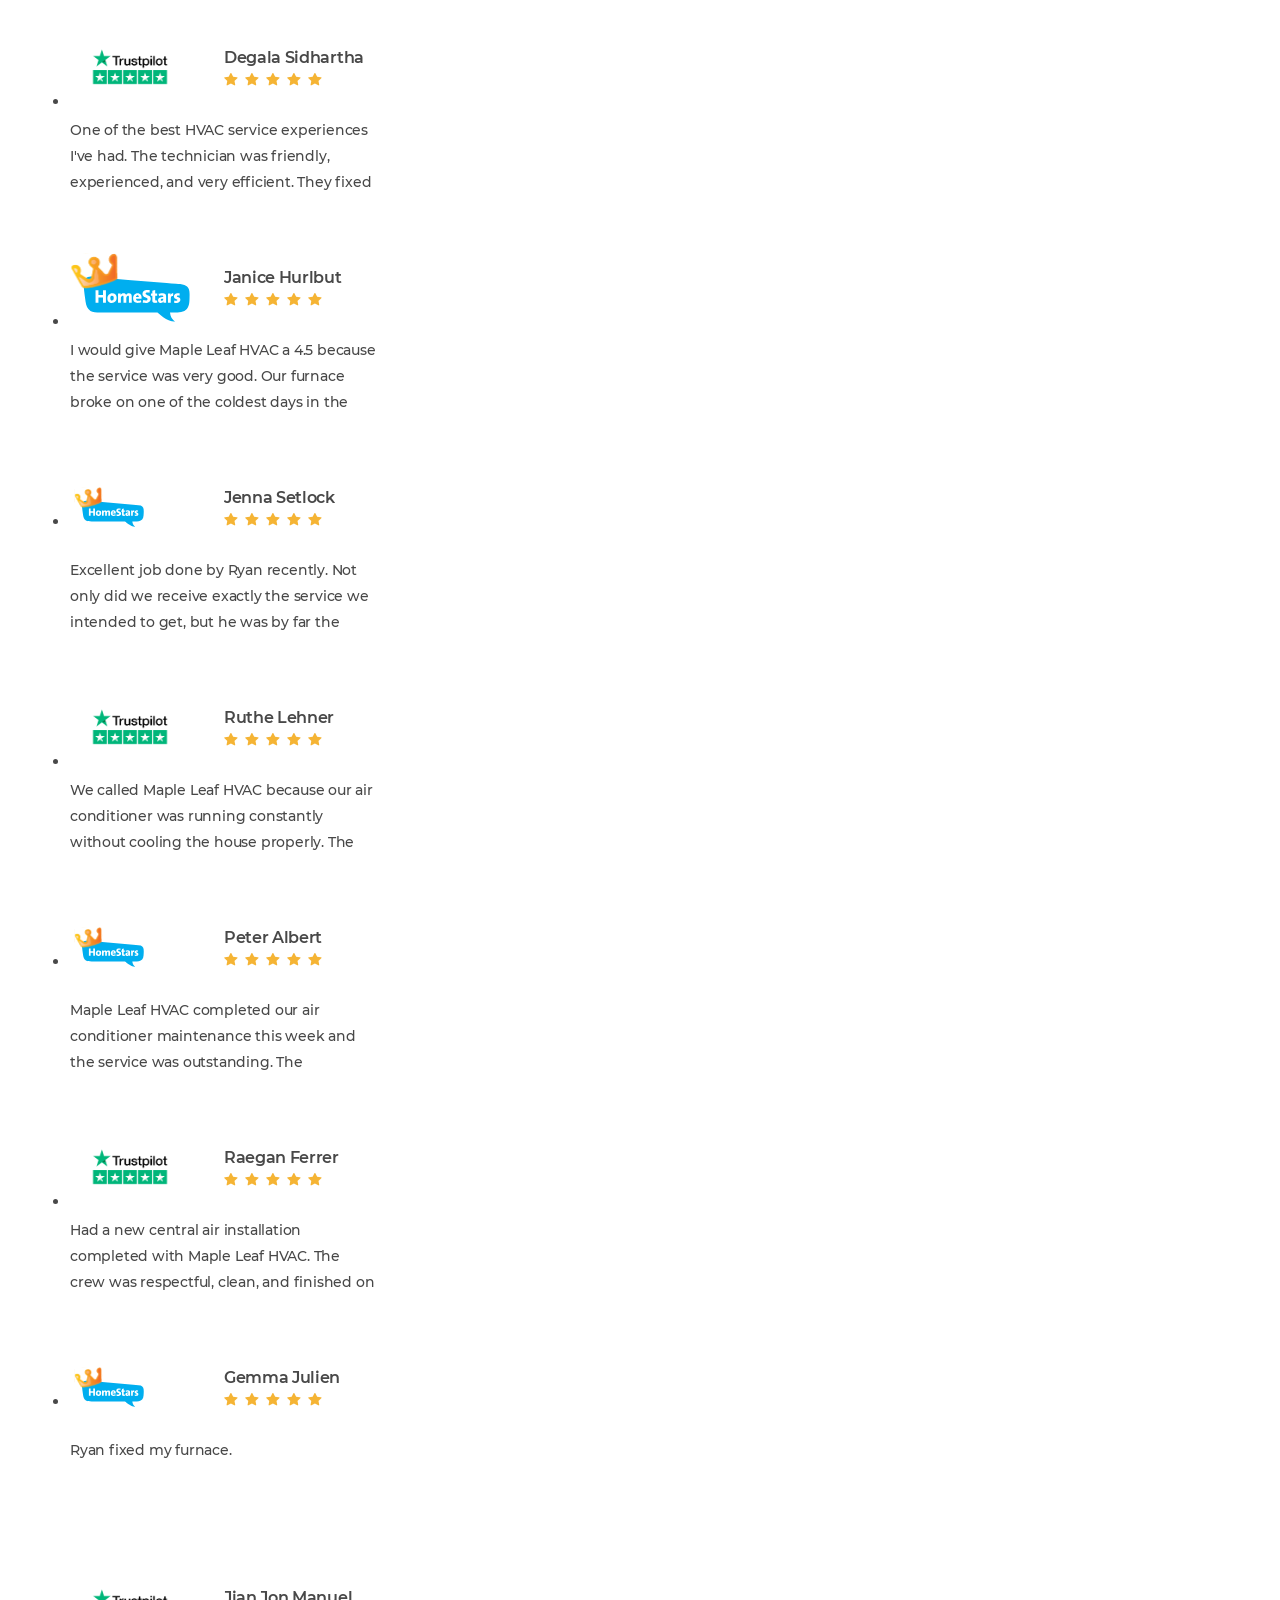
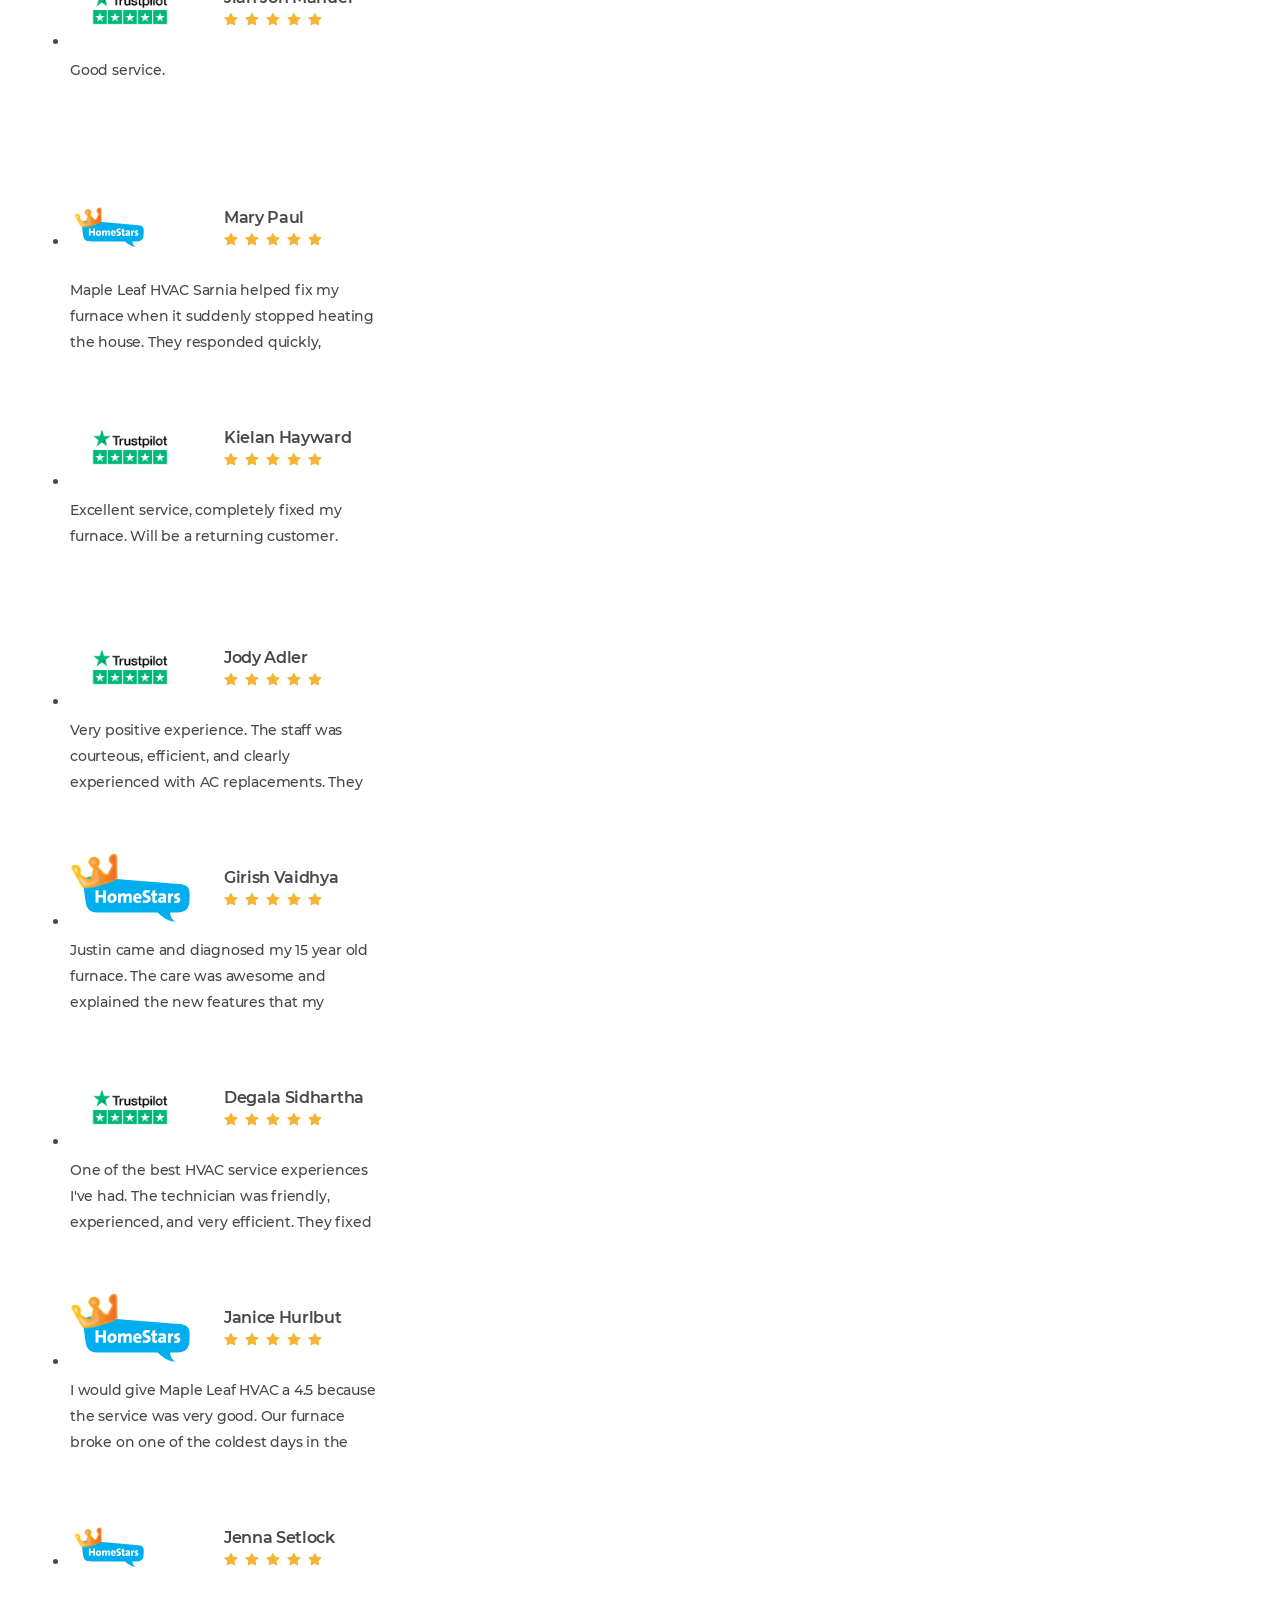
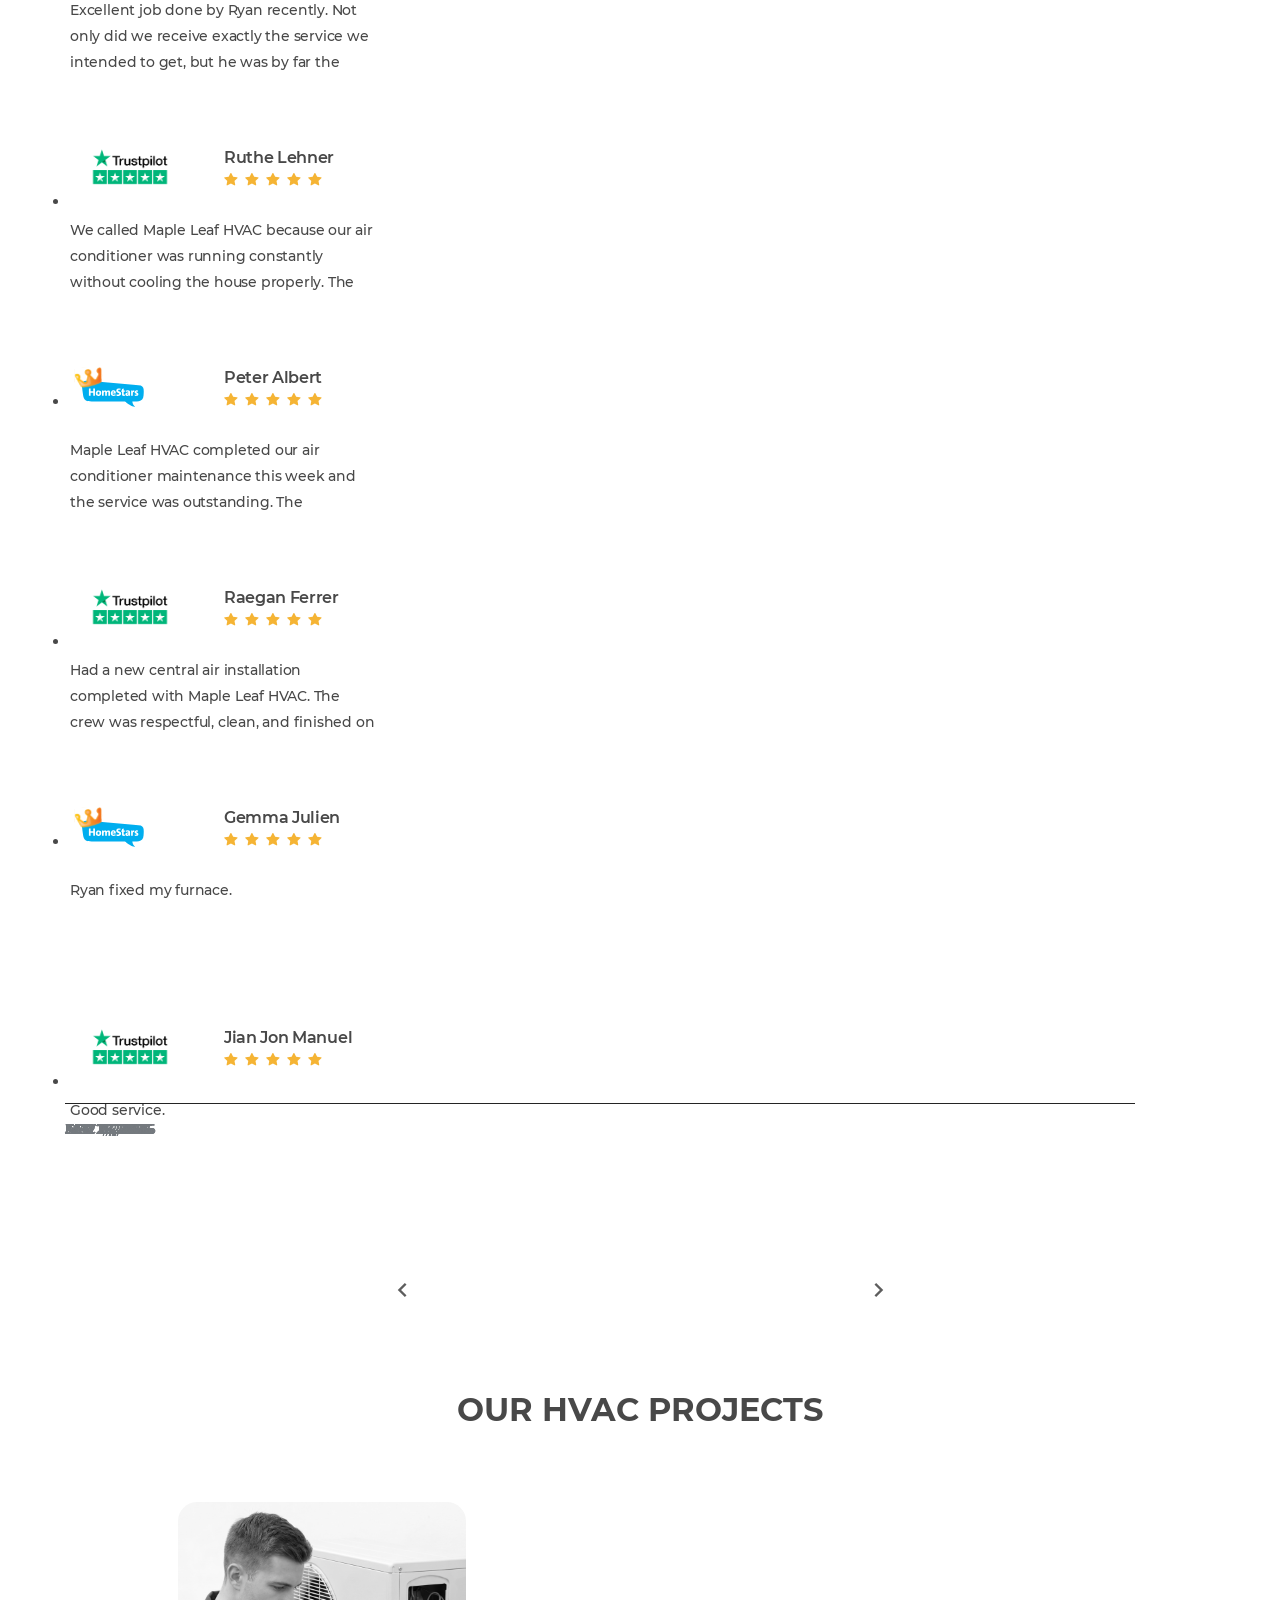
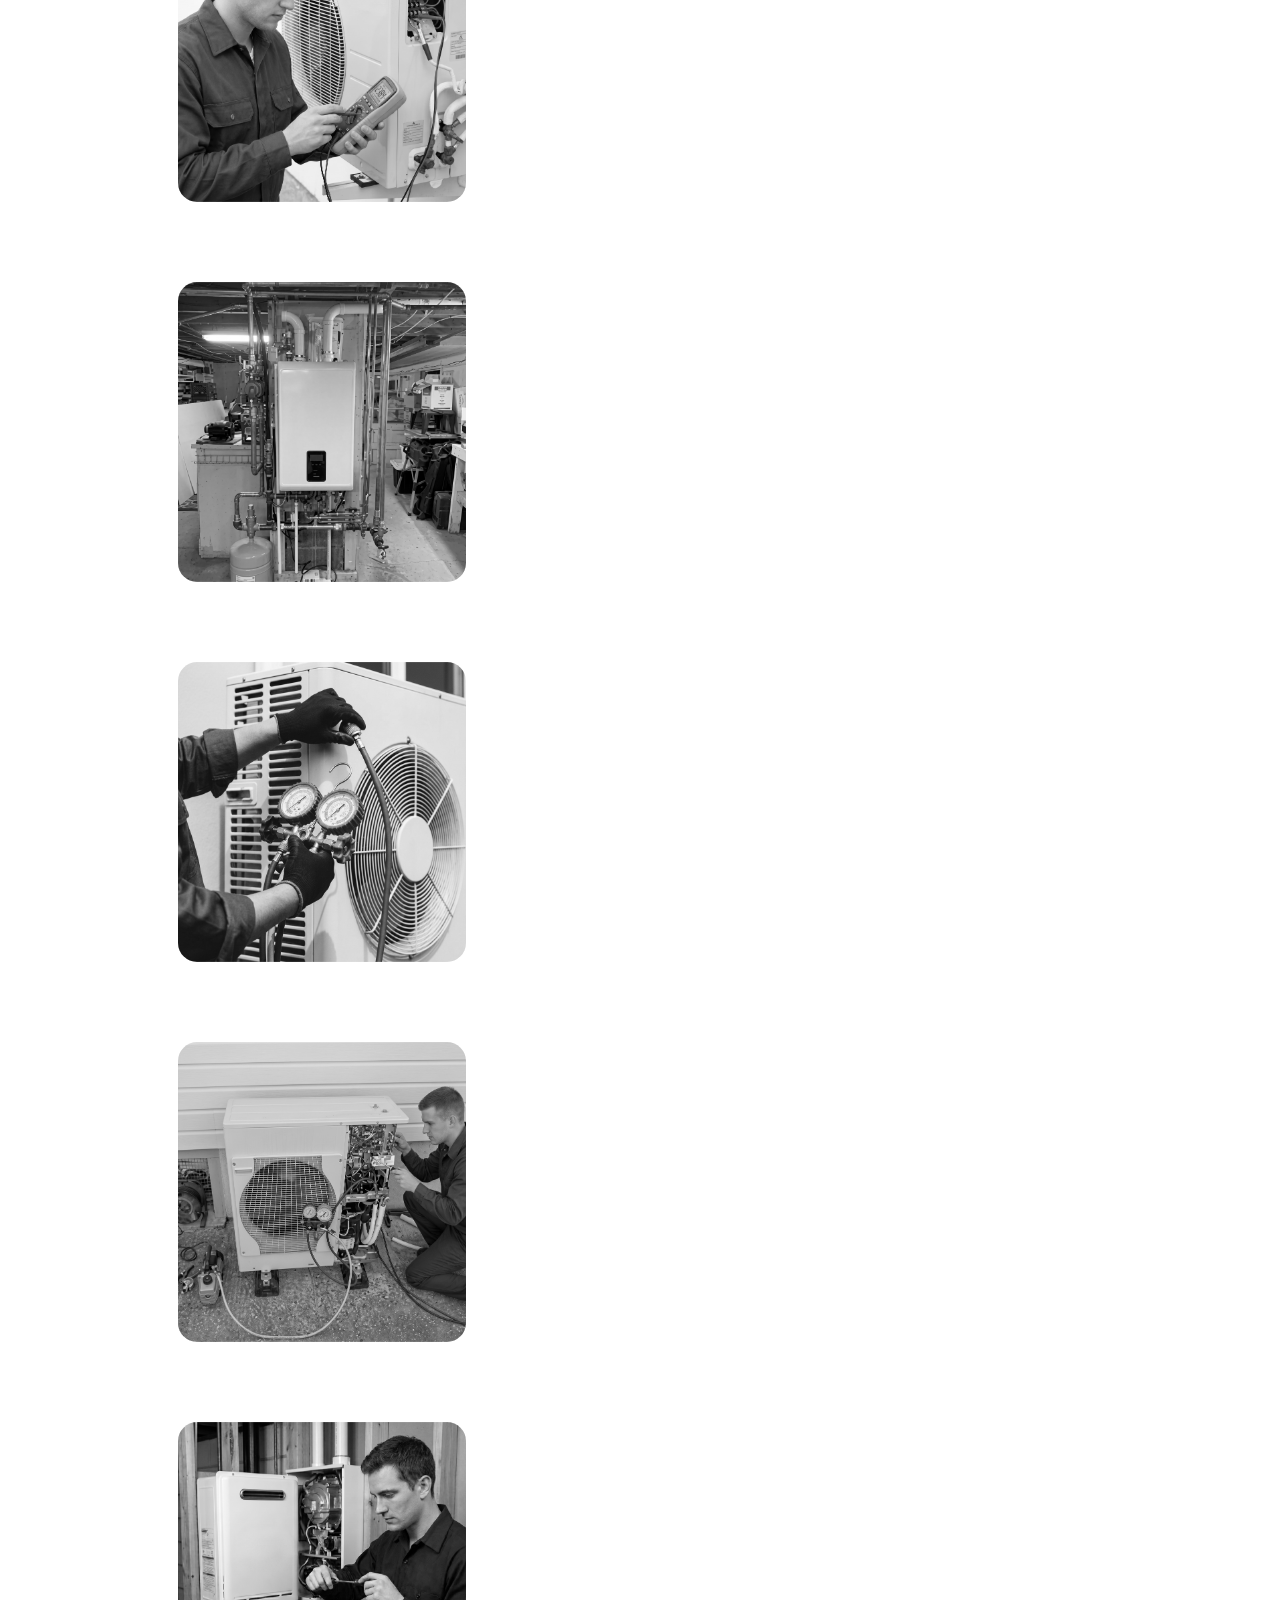
==== commit 2959fcda: "Fix testimonial logo heights, add maple.svg to location popup Co-Authored-By: Claude Sonnet 4.6 <nor" ====
--- a/index.html
+++ b/index.html
@@ -16,7 +16,7 @@
 <div class="popup-locations" data-locations="content">
   <div class="container">
     <figure class="popup-locations__img">
-      <div class="img-placeholder" style="width:278px;height:302px;background:#e0e0e0;border-radius:8px;display:flex;align-items:center;justify-content:center;color:#999;font-size:13px;">Maple Leaf Image</div>
+      <img src="HVCA_image/maple.svg" alt="maple-leaf" width="278" height="302" loading="lazy">
     </figure>
     <div class="popup-locations__info">
       <i class="icon-close" data-locations="close"></i>
--- a/header-footer.css
+++ b/header-footer.css
@@ -2536,9 +2536,10 @@
   display: flex;
   align-items: center;
   gap: 3.4rem;
-}
-.testimonial__logo { width: 7.8rem; height: auto; }
-.testimonial__logo img { width: 100%; height: auto; }
+  min-height: 5rem;
+}
+.testimonial__logo { width: 12rem; height: 5rem; display: flex; align-items: center; }
+.testimonial__logo img { width: 100%; height: 100%; object-fit: contain; }
 .testimonial__name {
   max-width: 17rem;
   margin-bottom: 0.4rem;
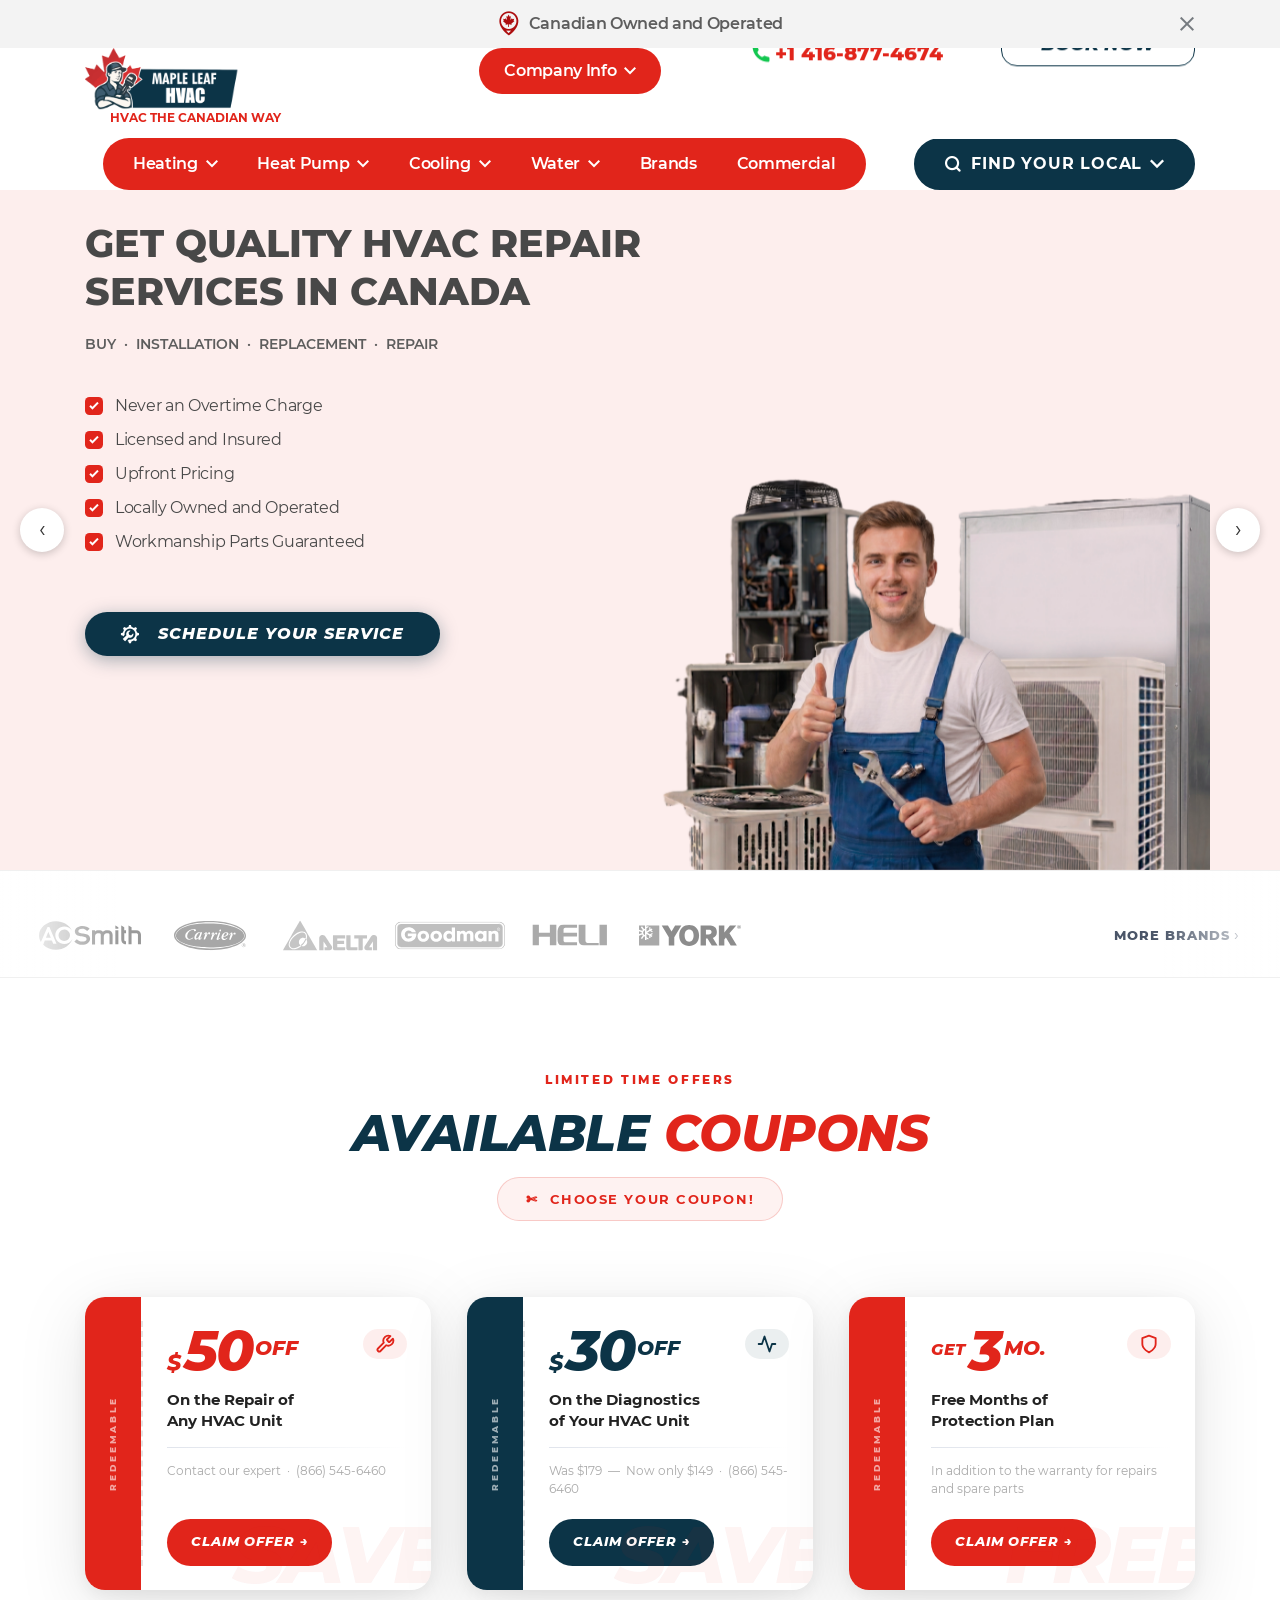
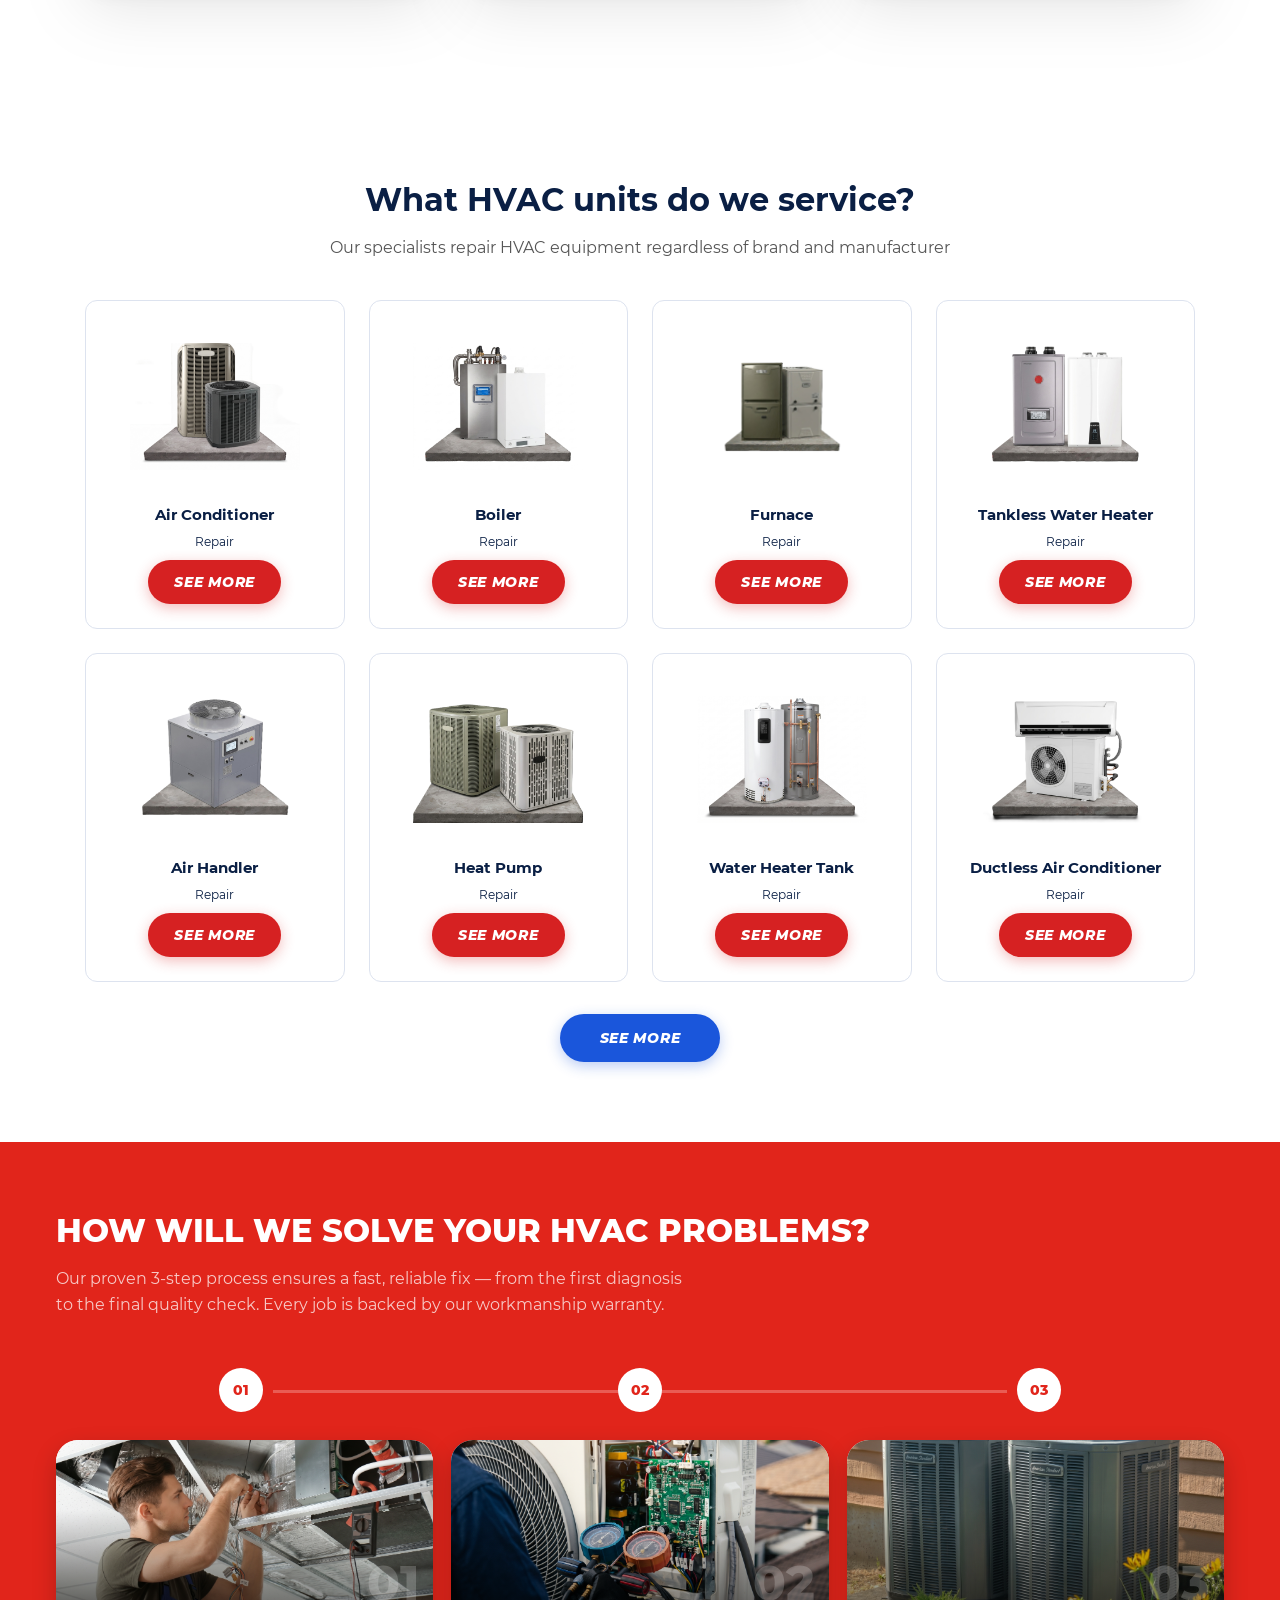
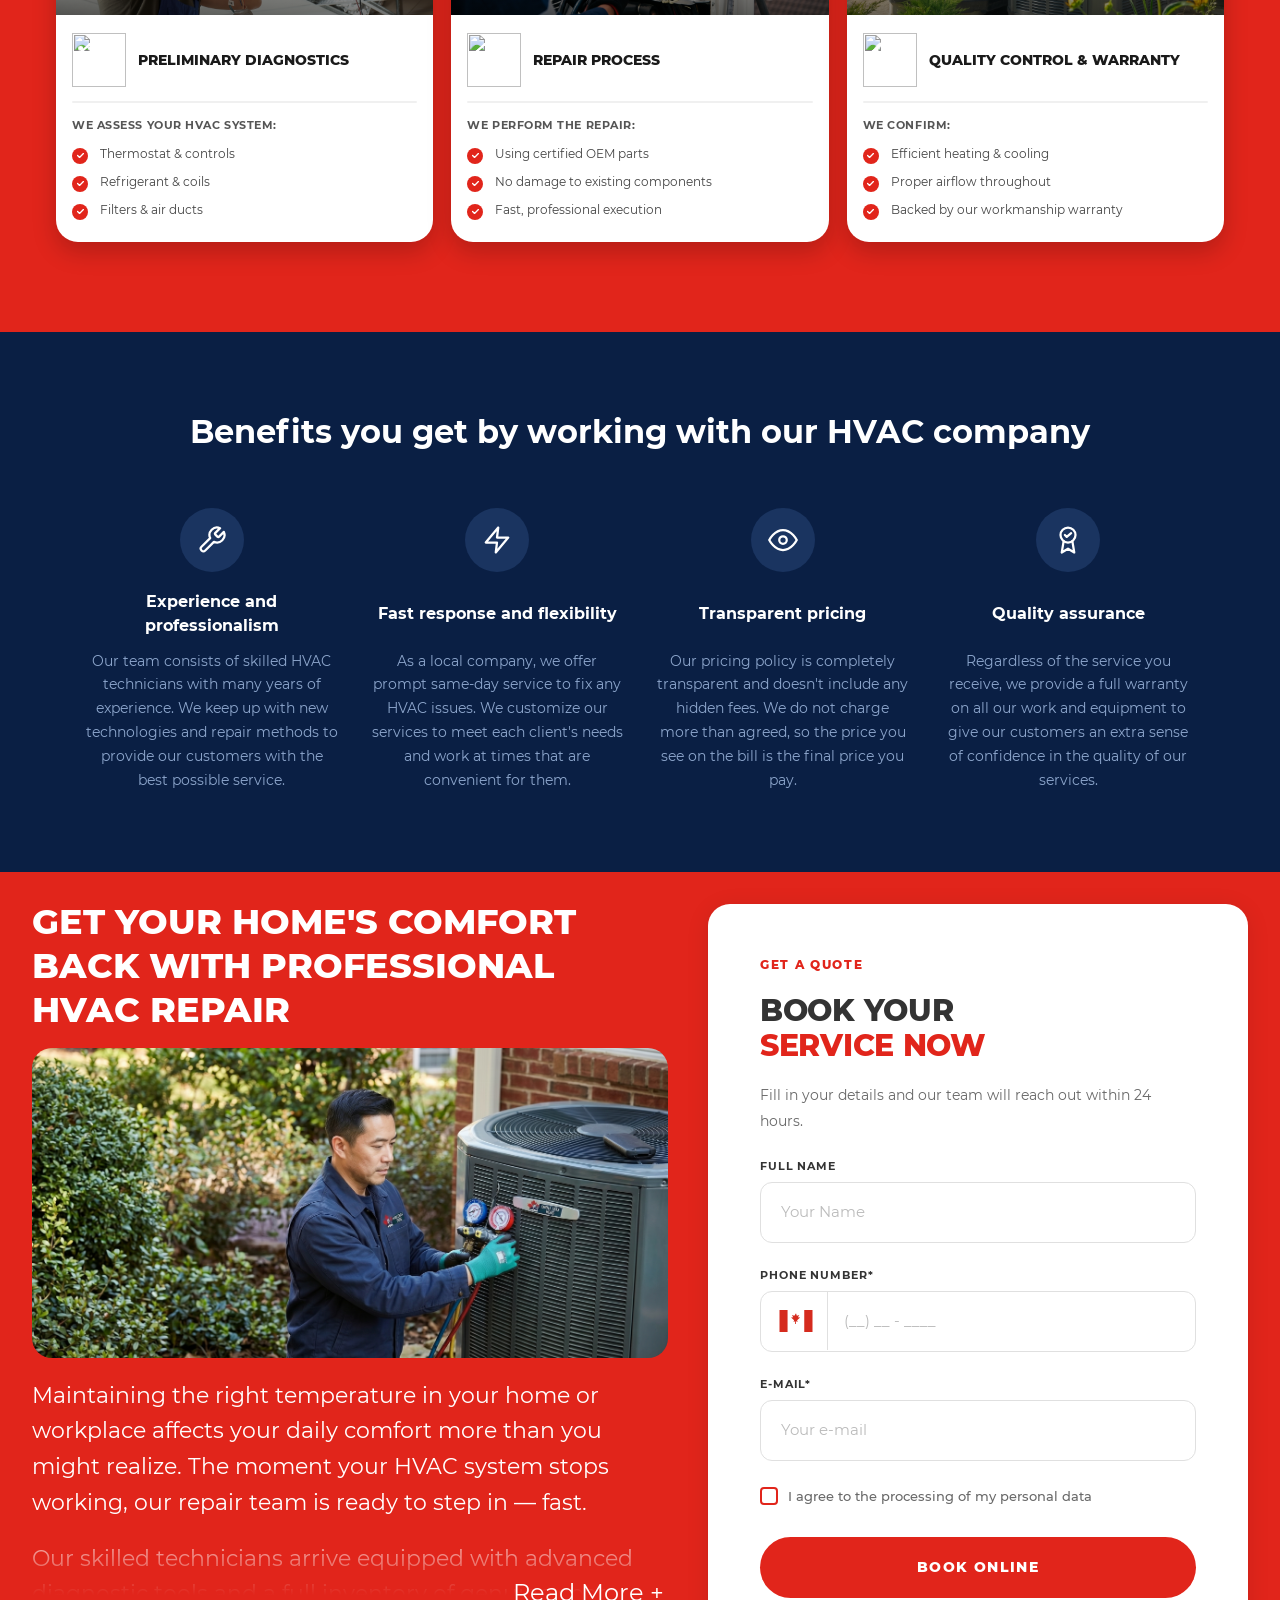
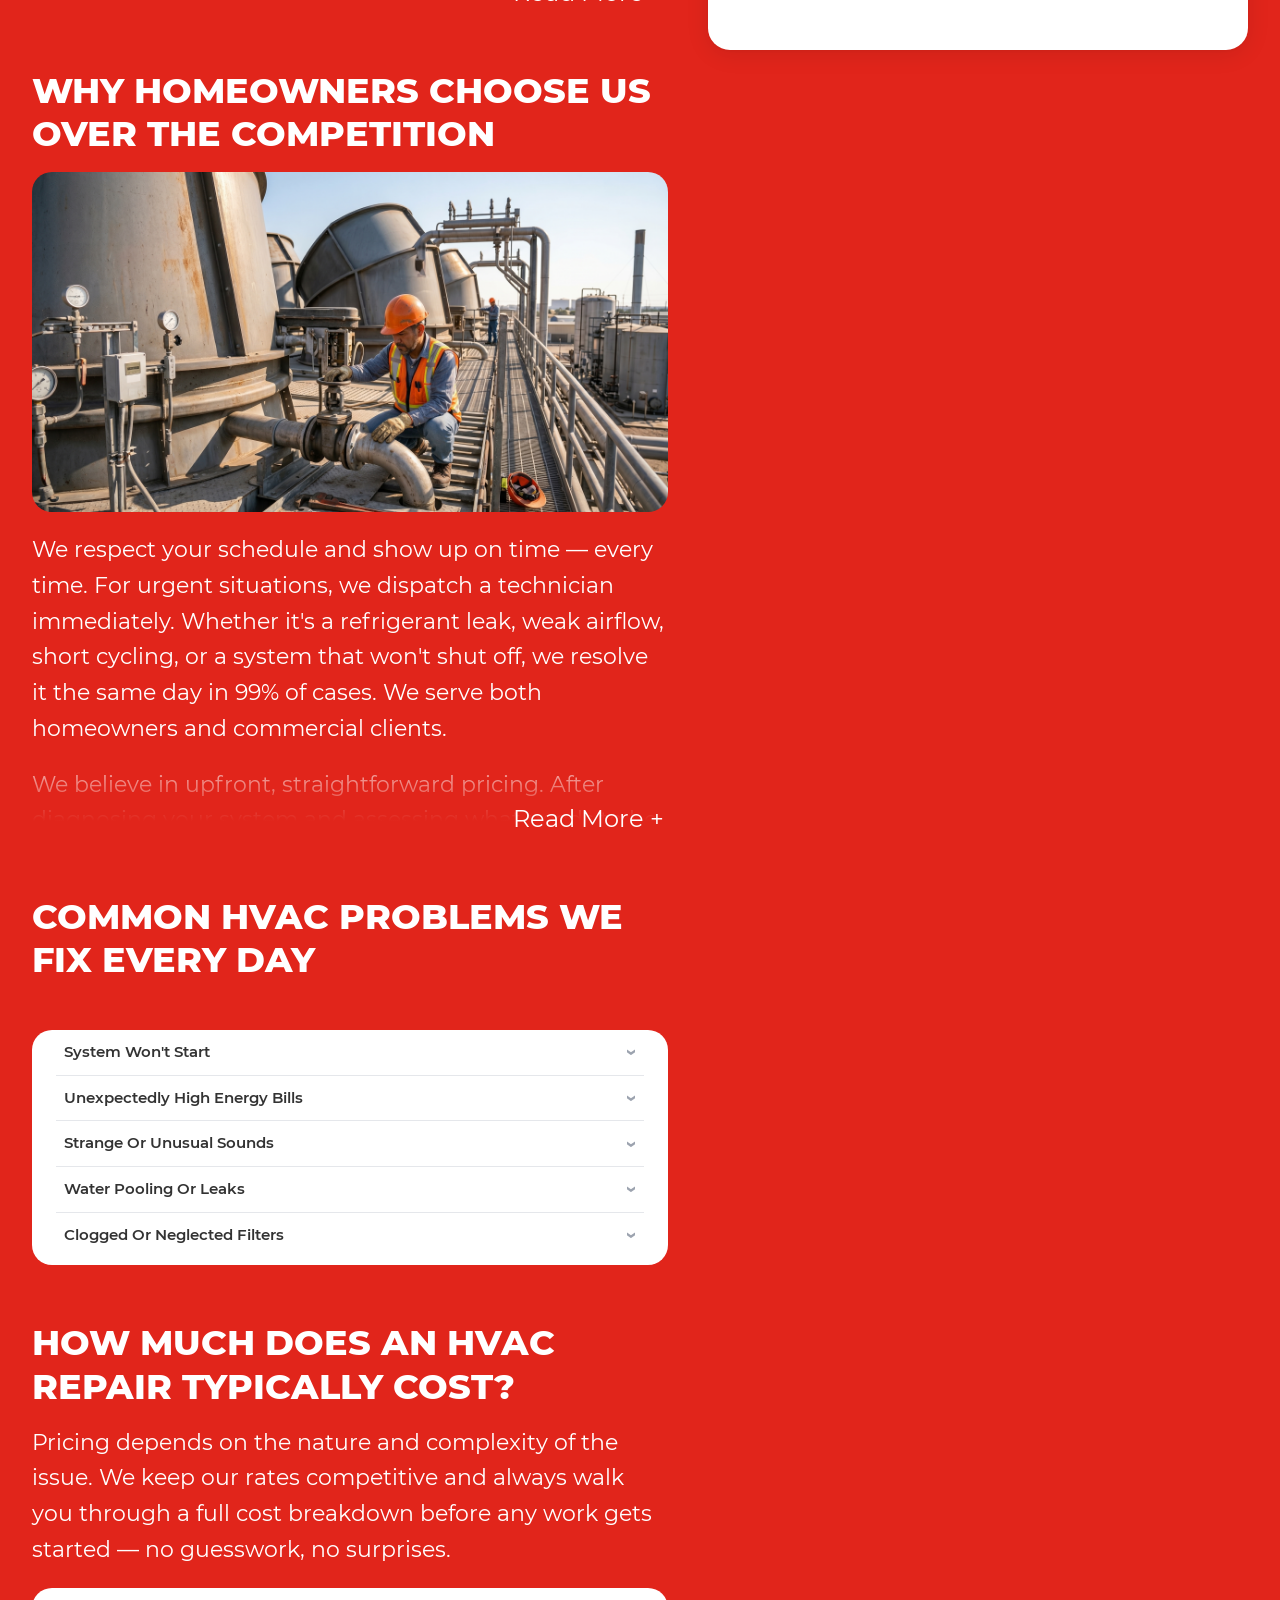
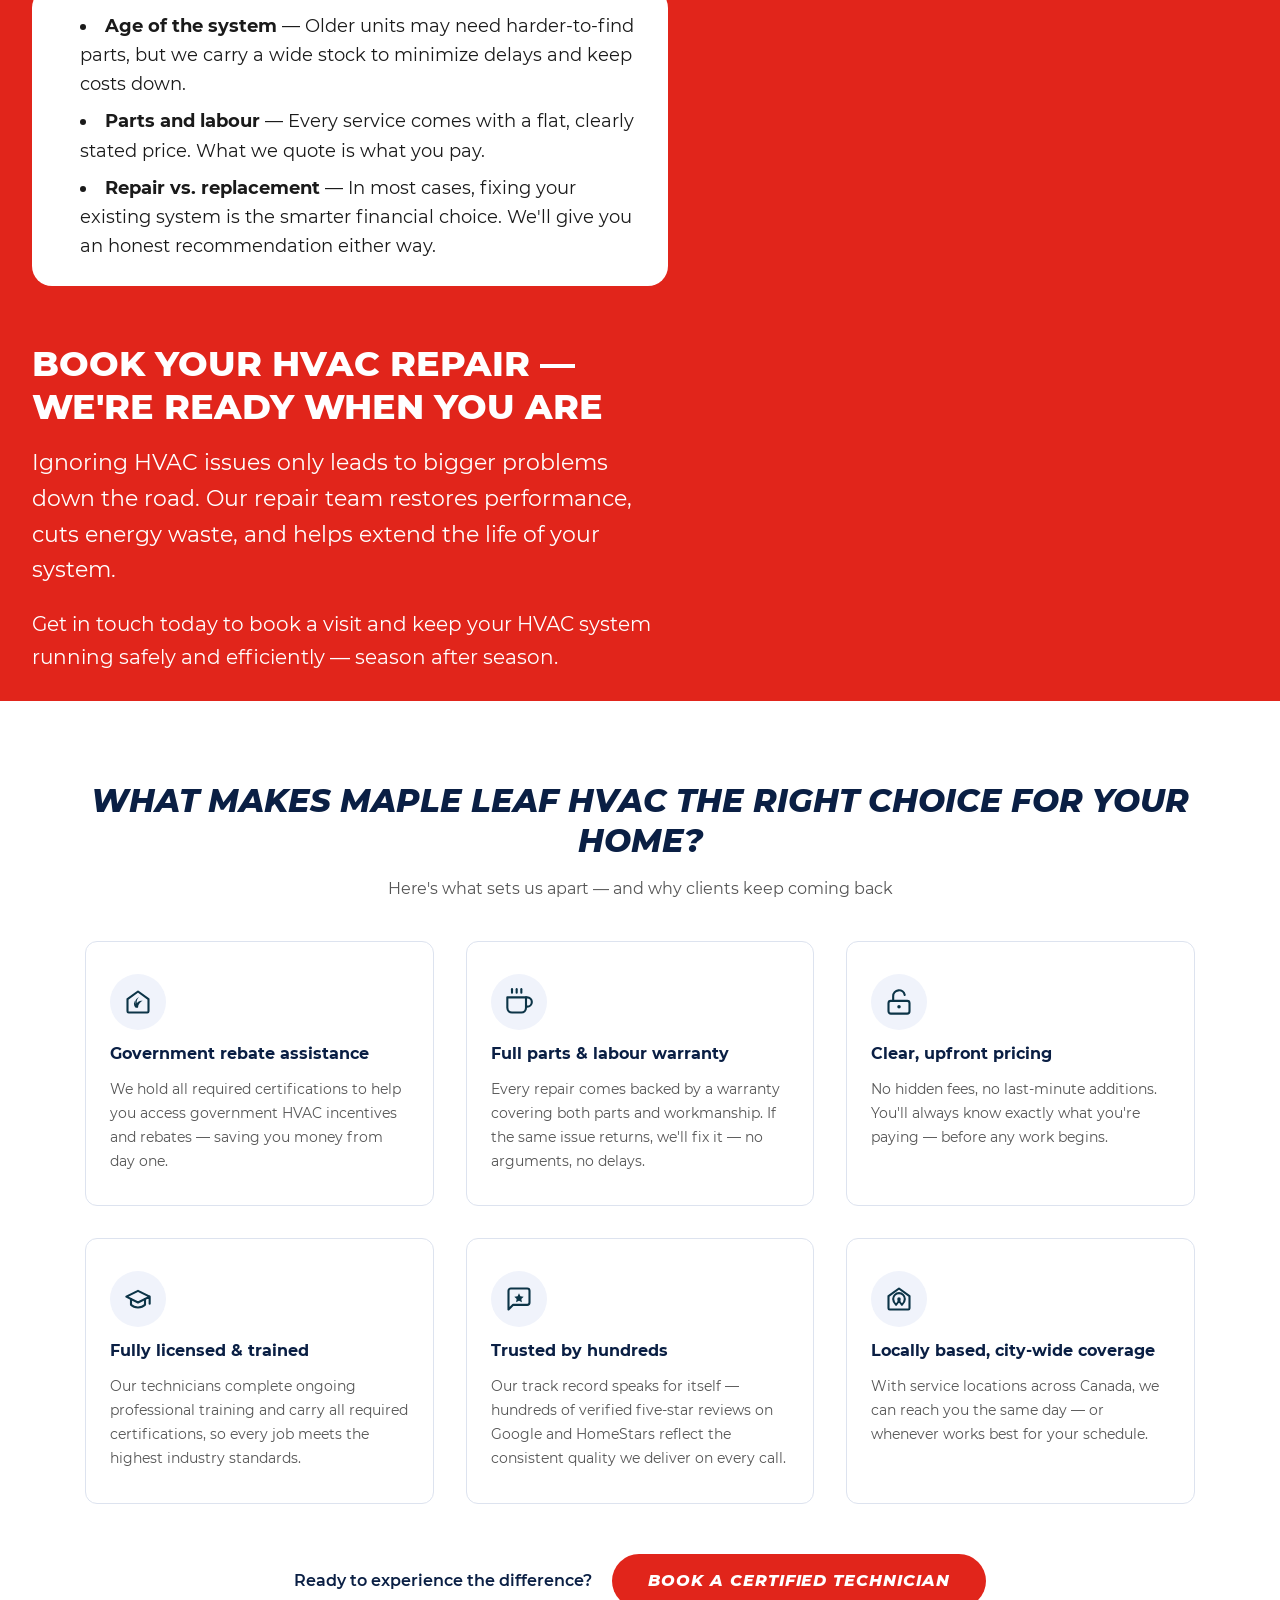
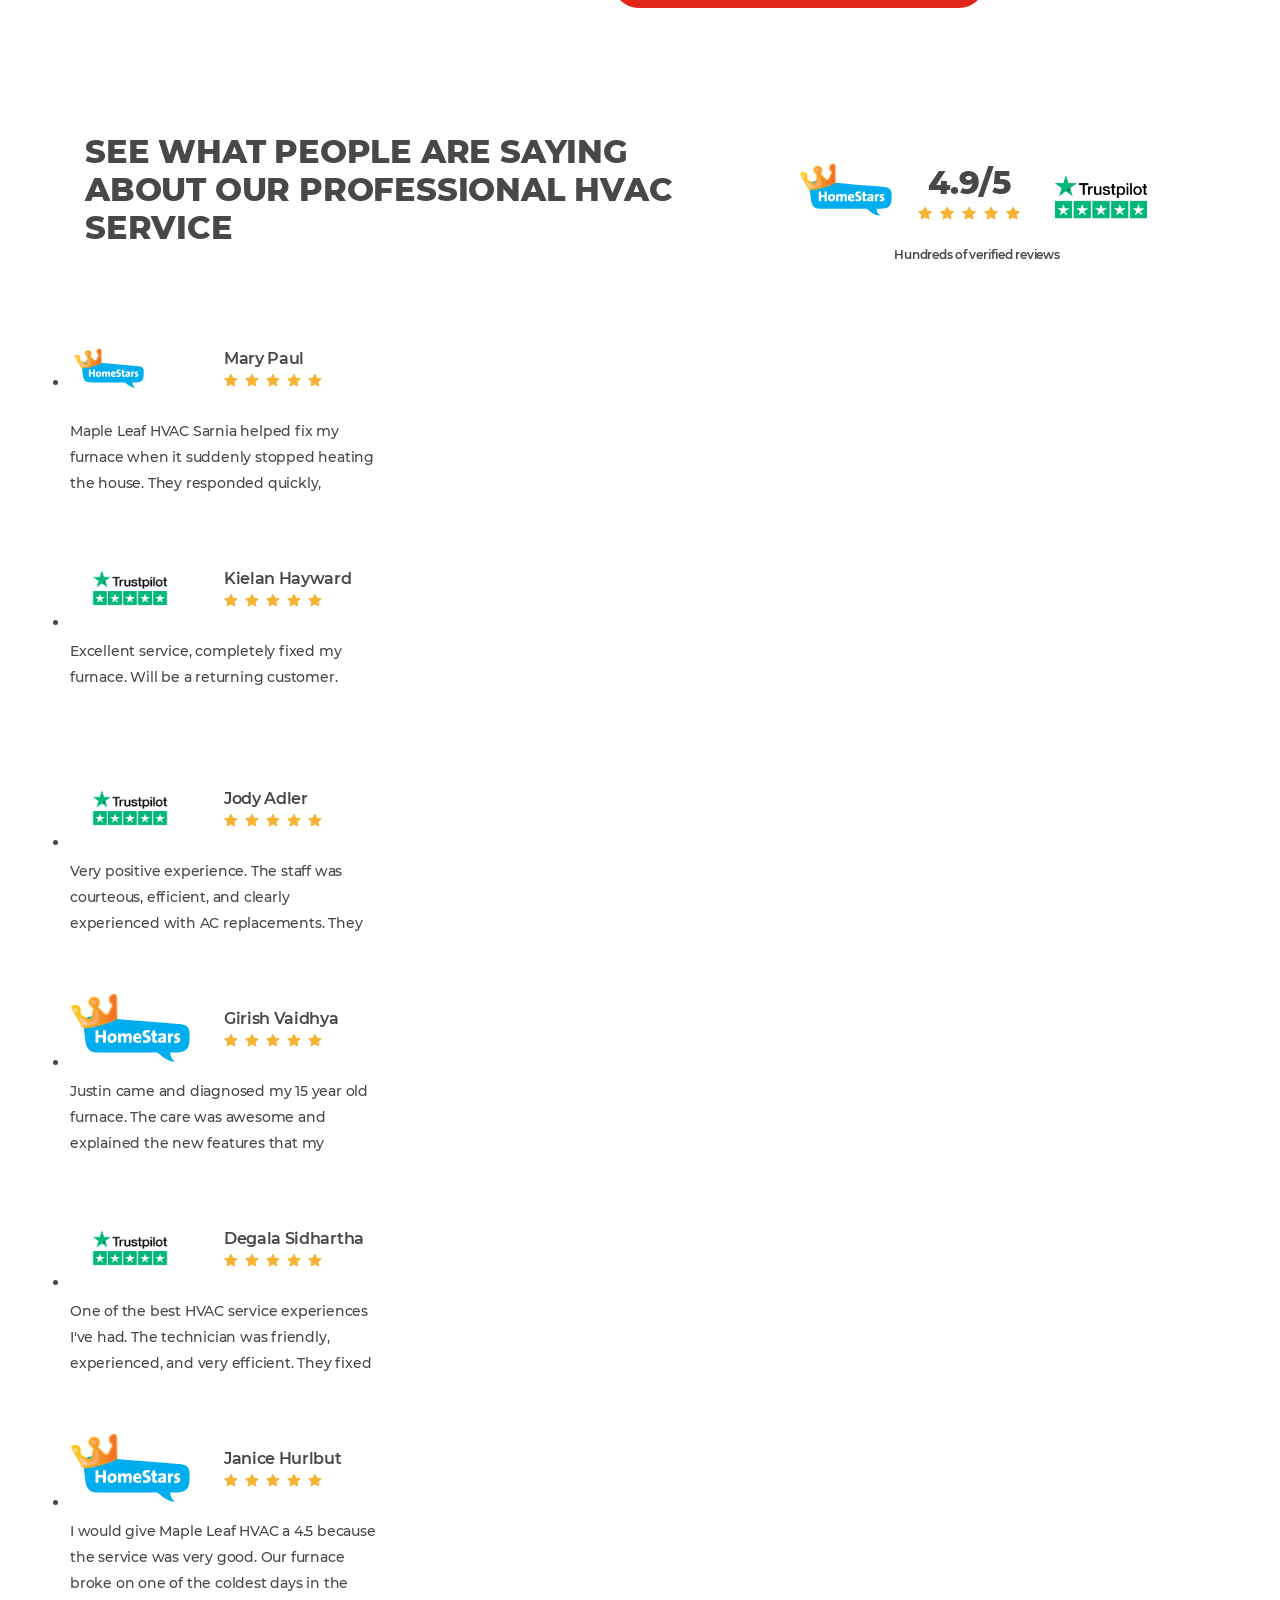
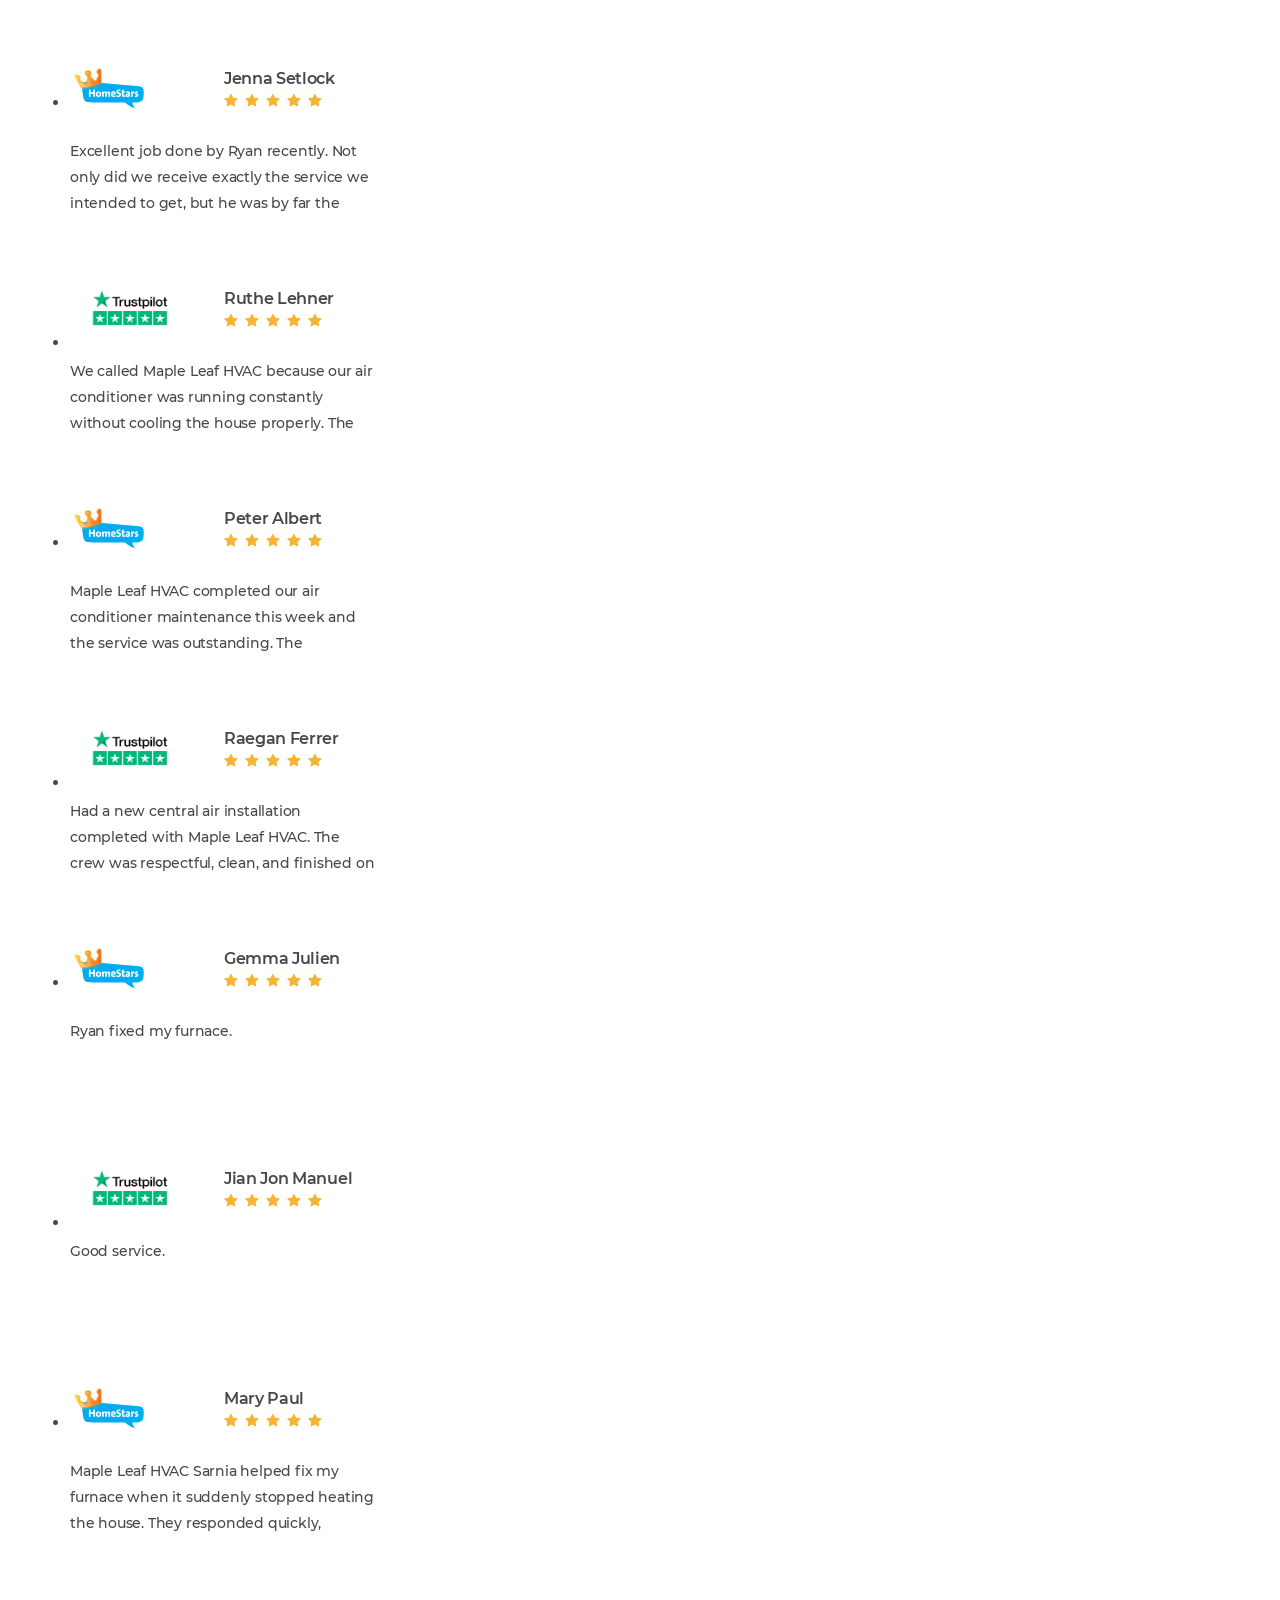
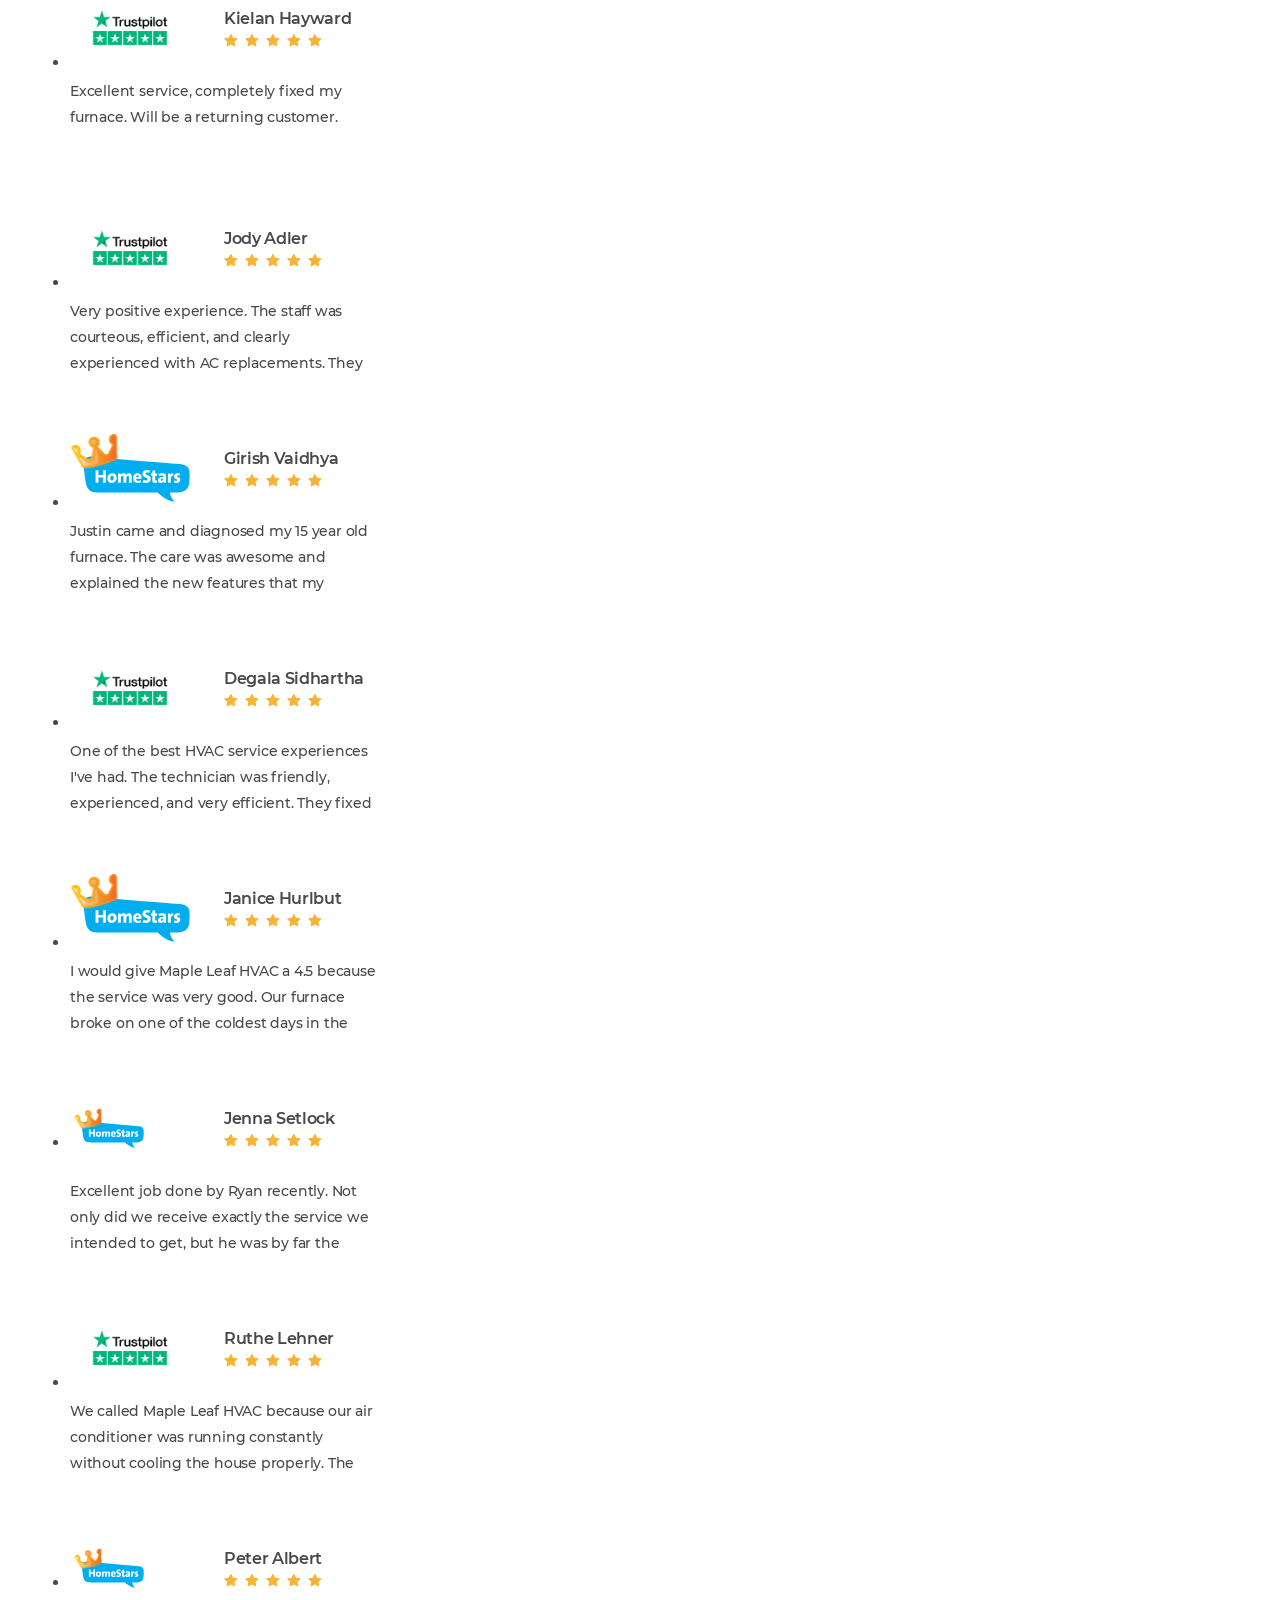
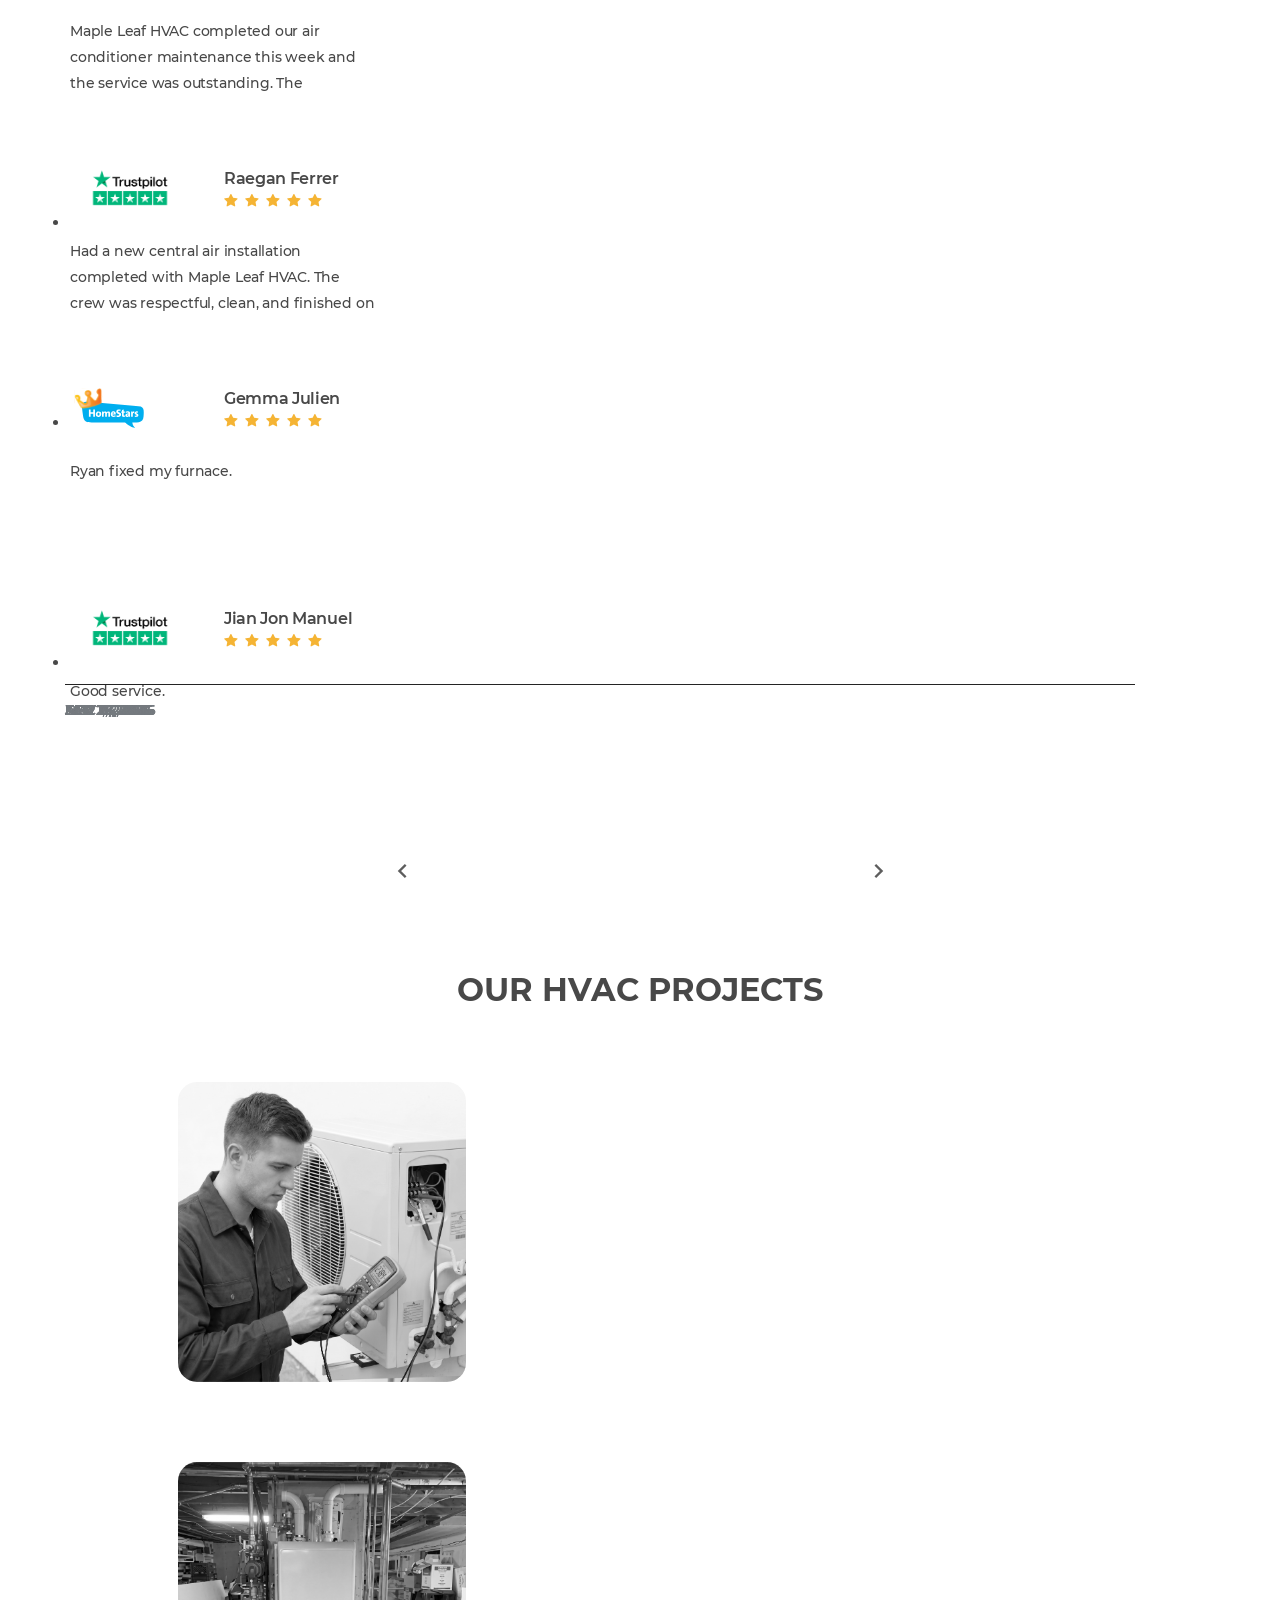
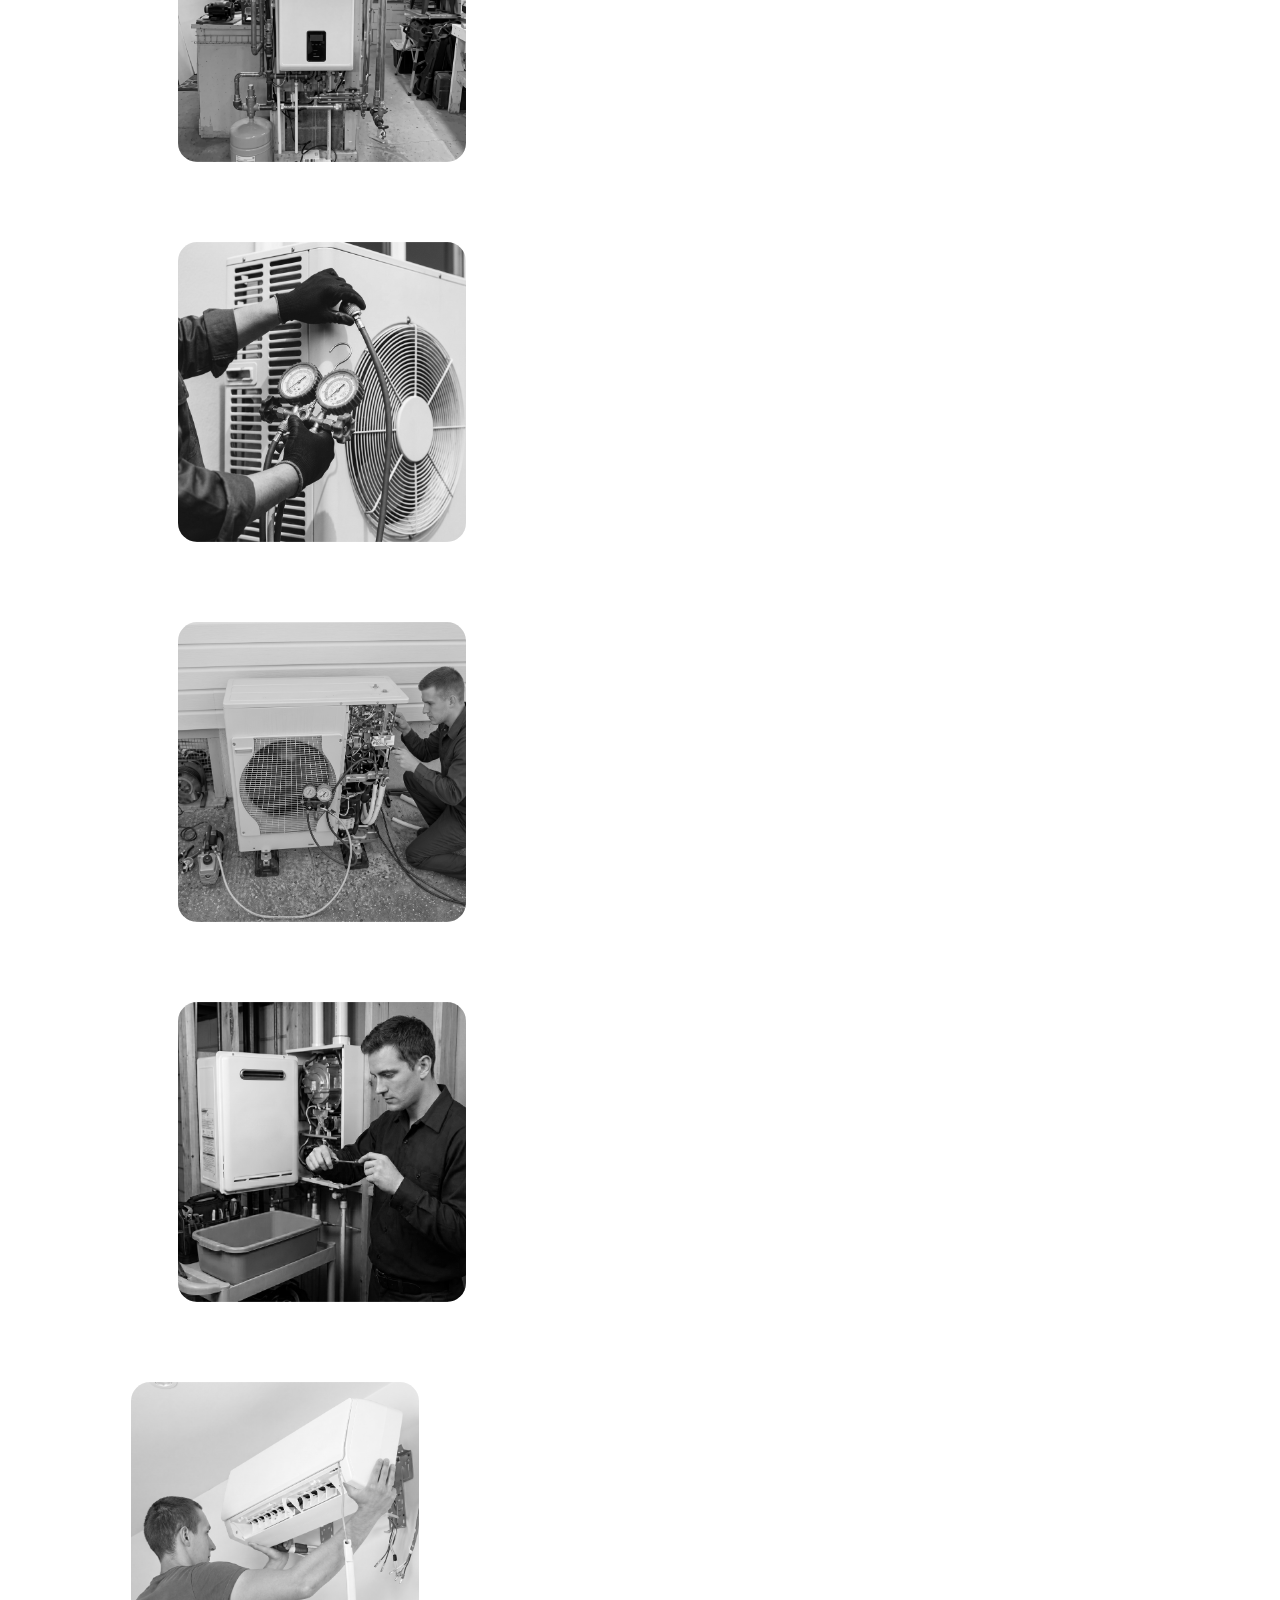
==== commit 2df41ccd: "Rephrase all content sections with fresh wording, update benefits title font Co-Authored-By: Claude " ====
--- a/index.html
+++ b/index.html
@@ -819,16 +819,16 @@
 
         <!-- About: Restore pleasant climate -->
         <div class="mlptc-section">
-          <h2 class="mlptc-heading">Restore a pleasant climate in your home with our HVAC repair services</h2>
+          <h2 class="mlptc-heading">Get your home's comfort back with professional HVAC repair</h2>
           <img src="HVCA_image/Restore_img_1.jpeg" alt="HVAC technician repairing outdoor unit" class="mlptc-fullwidth-img mlptc-fullwidth-img--short mlptc-mb">
-          <p class="mlptc-body-text mlptc-body-text--narrow mlptc-mb">A comfortable climate in your home or office is more important than it seems. When your HVAC systems break down, our HVAC repair service is always on standby!</p>
-          <p class="mlptc-body-text mlptc-body-text--narrow mlptc-mb">Our experienced team uses the latest tools and techniques to fix any issue quickly. We keep a stock of spare parts from trusted manufacturers so we can get your system up and running without delay.</p>
-          <p class="mlptc-body-text mlptc-body-text--narrow mlptc-mb">We provide reliable repair services for furnaces, heat pumps, boilers, air handlers, air conditioners, ductless AC, and water heaters.</p>
+          <p class="mlptc-body-text mlptc-body-text--narrow mlptc-mb">Maintaining the right temperature in your home or workplace affects your daily comfort more than you might realize. The moment your HVAC system stops working, our repair team is ready to step in — fast.</p>
 
           <div class="mlptc-readmore-wrap" data-collapsed-height="72" onclick="mlptcToggleReadMore(this)">
             <div class="mlptc-readmore-clip" style="max-height:72px;transition:max-height 0.5s ease-in-out;">
               <div class="mlptc-readmore-content" style="opacity:0.85;transition:opacity 0.4s ease-in-out;">
-                <p class="mlptc-body-text">No matter what brand or price range your HVAC system falls under, you can expect top-quality repair service from us. Our specialists know the specific issues of each manufacturer, allowing us to quickly solve any problem. We work with many popular brands, including Trane, Rheem, Carrier, Bryant, Goodman, and American Standard.</p>
+                <p class="mlptc-body-text mlptc-body-text--narrow mlptc-mb">Our skilled technicians arrive equipped with advanced diagnostic tools and a full inventory of genuine spare parts, so most repairs are completed in a single visit with no unnecessary waiting.</p>
+                <p class="mlptc-body-text mlptc-body-text--narrow mlptc-mb">We handle repairs for all major HVAC equipment — furnaces, heat pumps, boilers, air handlers, central and ductless air conditioners, and water heaters.</p>
+                <p class="mlptc-body-text">Regardless of your system's brand or budget tier, our technicians deliver the same high standard of work. We have deep knowledge of manufacturer-specific issues and can diagnose problems quickly and accurately. Our team regularly services equipment from leading brands such as Trane, Rheem, Carrier, Bryant, Goodman, and American Standard.</p>
               </div>
               <div class="mlptc-readmore-fade" style="opacity:1;transition:opacity 0.3s ease-in-out;">
                 <div class="mlptc-readmore-gradient"></div>
@@ -840,15 +840,15 @@
 
         <!-- Differentiator: What sets us apart -->
         <div class="mlptc-section">
-          <h2 class="mlptc-heading">What sets us apart from other teams?</h2>
+          <h2 class="mlptc-heading">Why homeowners choose us over the competition</h2>
           <img src="HVCA_image/img2.jpeg" alt="HVAC repair service technician" class="mlptc-fullwidth-img mlptc-mb">
-          <p class="mlptc-body-text mlptc-body-text--narrow mlptc-mb">Maple Leaf HVAC Service values your time, so we always arrive when agreed upon or right away in emergencies. If you have a refrigerant leak, poor airflow, short cycles, or nonstop running, we can fix it the same day in 99% of cases. Our HVAC repair experts are available for both commercial and residential issues.</p>
+          <p class="mlptc-body-text mlptc-body-text--narrow mlptc-mb">We respect your schedule and show up on time — every time. For urgent situations, we dispatch a technician immediately. Whether it's a refrigerant leak, weak airflow, short cycling, or a system that won't shut off, we resolve it the same day in 99% of cases. We serve both homeowners and commercial clients.</p>
 
           <div class="mlptc-readmore-wrap" data-collapsed-height="72" onclick="mlptcToggleReadMore(this)">
             <div class="mlptc-readmore-clip" style="max-height:72px;transition:max-height 0.5s ease-in-out;">
               <div class="mlptc-readmore-content" style="opacity:0.85;transition:opacity 0.4s ease-in-out;">
-                <p class="mlptc-body-text">Our pricing is transparent and fair. Once we diagnose your device and determine the scope of necessary repairs, we will provide you with a precise cost estimate. You will decide whether to approve the price before we start any work.</p>
-                <p class="mlptc-body-text">We are honest and clear about our prices and strive to make the service as affordable as possible. Upon completion of the work, we provide you with a warranty of up to 90 days.</p>
+                <p class="mlptc-body-text">We believe in upfront, straightforward pricing. After diagnosing your system and assessing what needs to be done, we'll give you a clear quote with no hidden fees. You approve the cost before a single wrench is turned.</p>
+                <p class="mlptc-body-text">Keeping our service accessible and affordable is a priority — not an afterthought. Every completed job comes with a warranty of up to 90 days, so you can have full confidence in the work we do.</p>
               </div>
               <div class="mlptc-readmore-fade" style="opacity:1;transition:opacity 0.3s ease-in-out;">
                 <div class="mlptc-readmore-gradient"></div>
@@ -861,65 +861,65 @@
         <!-- Breakdowns Accordion -->
         <div class="mlptc-section">
           <div class="mlptc-accordion-wrap">
-            <h2 class="mlptc-heading">What breakdowns can our HVAC repair experts eliminate?</h2>
+            <h2 class="mlptc-heading">Common HVAC problems we fix every day</h2>
             <div class="mlptc-accordion-container">
 
               <div class="mlptc-accordion-item" data-index="0">
                 <button class="mlptc-accordion-btn" onclick="mlptcToggleAccordion(this)" aria-expanded="false">
-                  <span class="mlptc-accordion-title">The unit is not turning on</span>
+                  <span class="mlptc-accordion-title">System won't start</span>
                   <span class="mlptc-accordion-arrow" style="display:inline-block;transform:rotate(90deg);">&#8250;</span>
                 </button>
                 <div class="mlptc-accordion-panel" style="display:grid;grid-template-rows:0fr;transition:grid-template-rows 0.35s ease-in-out;">
                   <div class="mlptc-accordion-overflow">
-                    <div class="mlptc-accordion-content" style="opacity:0;transform:translateY(-6px);transition:opacity 0.3s ease-in-out 0.05s, transform 0.3s ease-in-out 0.05s;">If your AC or any other HVAC unit won't turn on, check the power source. This problem may occur due to wiring problems or malfunctioning motors. Our specialists can professionally diagnose, fix and replace faulty parts.</div>
+                    <div class="mlptc-accordion-content" style="opacity:0;transform:translateY(-6px);transition:opacity 0.3s ease-in-out 0.05s, transform 0.3s ease-in-out 0.05s;">When your HVAC unit refuses to power up, the issue could range from a tripped breaker to faulty wiring or a burned-out motor. Our technicians will pinpoint the root cause, carry out the necessary repairs, and replace any damaged components to get your system back online.</div>
                   </div>
                 </div>
               </div>
 
               <div class="mlptc-accordion-item mlptc-accordion-item--bordered" data-index="1">
                 <button class="mlptc-accordion-btn" onclick="mlptcToggleAccordion(this)" aria-expanded="false">
-                  <span class="mlptc-accordion-title">High energy bills</span>
+                  <span class="mlptc-accordion-title">Unexpectedly high energy bills</span>
                   <span class="mlptc-accordion-arrow" style="display:inline-block;transform:rotate(90deg);">&#8250;</span>
                 </button>
                 <div class="mlptc-accordion-panel" style="display:grid;grid-template-rows:0fr;transition:grid-template-rows 0.35s ease-in-out;">
                   <div class="mlptc-accordion-overflow">
-                    <div class="mlptc-accordion-content" style="opacity:0;transform:translateY(-6px);transition:opacity 0.3s ease-in-out 0.05s, transform 0.3s ease-in-out 0.05s;">Are your electricity bills too high? During hot summers and cold winters, you may notice your energy costs rising. This often happens because of dirty filters, small ductwork, or poor insulation. Our certified HVAC repair service can help you find and fix these problems.</div>
+                    <div class="mlptc-accordion-content" style="opacity:0;transform:translateY(-6px);transition:opacity 0.3s ease-in-out 0.05s, transform 0.3s ease-in-out 0.05s;">A sudden spike in your electricity costs often means your HVAC system is working harder than it should. Clogged filters, undersized ductwork, or inadequate insulation are common culprits. We'll inspect your system, identify what's draining the efficiency, and fix it.</div>
                   </div>
                 </div>
               </div>
 
               <div class="mlptc-accordion-item mlptc-accordion-item--bordered" data-index="2">
                 <button class="mlptc-accordion-btn" onclick="mlptcToggleAccordion(this)" aria-expanded="false">
-                  <span class="mlptc-accordion-title">Loud noises</span>
+                  <span class="mlptc-accordion-title">Strange or unusual sounds</span>
                   <span class="mlptc-accordion-arrow" style="display:inline-block;transform:rotate(90deg);">&#8250;</span>
                 </button>
                 <div class="mlptc-accordion-panel" style="display:grid;grid-template-rows:0fr;transition:grid-template-rows 0.35s ease-in-out;">
                   <div class="mlptc-accordion-overflow">
-                    <div class="mlptc-accordion-content" style="opacity:0;transform:translateY(-6px);transition:opacity 0.3s ease-in-out 0.05s, transform 0.3s ease-in-out 0.05s;">Unusual sounds like pops, clanks, or buzzes could mean trouble for your appliances. Buzzing might signal loose parts, popping could indicate ductwork issues, and clanking often points to a failing blower assembly. Our experts will resolve the issue quickly and keep your system running smoothly.</div>
+                    <div class="mlptc-accordion-content" style="opacity:0;transform:translateY(-6px);transition:opacity 0.3s ease-in-out 0.05s, transform 0.3s ease-in-out 0.05s;">Rattling, banging, or buzzing sounds coming from your unit are never a good sign. A buzz may point to loose electrical connections, a rattle could mean debris in the system, and a clank often signals a problem with the blower motor or fan. We'll diagnose the noise and take care of it before it becomes a bigger issue.</div>
                   </div>
                 </div>
               </div>
 
               <div class="mlptc-accordion-item mlptc-accordion-item--bordered" data-index="3">
                 <button class="mlptc-accordion-btn" onclick="mlptcToggleAccordion(this)" aria-expanded="false">
-                  <span class="mlptc-accordion-title">Water leaks</span>
+                  <span class="mlptc-accordion-title">Water pooling or leaks</span>
                   <span class="mlptc-accordion-arrow" style="display:inline-block;transform:rotate(90deg);">&#8250;</span>
                 </button>
                 <div class="mlptc-accordion-panel" style="display:grid;grid-template-rows:0fr;transition:grid-template-rows 0.35s ease-in-out;">
                   <div class="mlptc-accordion-overflow">
-                    <div class="mlptc-accordion-content" style="opacity:0;transform:translateY(-6px);transition:opacity 0.3s ease-in-out 0.05s, transform 0.3s ease-in-out 0.05s;">During the cooler months, your central air conditioning system produces a significant amount of condensation that clogs the drainage system, leading to water leaks inside your home. Contacting our HVAC repair specialist right away is highly recommended to address the issue safely and effectively.</div>
+                    <div class="mlptc-accordion-content" style="opacity:0;transform:translateY(-6px);transition:opacity 0.3s ease-in-out 0.05s, transform 0.3s ease-in-out 0.05s;">Excess condensation can back up in the drain line and cause water to leak inside your home — especially during seasonal transitions. Left unattended, this can damage walls, floors, and even the unit itself. Reach out to our team promptly and we'll clear the blockage and prevent further damage.</div>
                   </div>
                 </div>
               </div>
 
               <div class="mlptc-accordion-item mlptc-accordion-item--bordered" data-index="4">
                 <button class="mlptc-accordion-btn" onclick="mlptcToggleAccordion(this)" aria-expanded="false">
-                  <span class="mlptc-accordion-title">Dirty filters</span>
+                  <span class="mlptc-accordion-title">Clogged or neglected filters</span>
                   <span class="mlptc-accordion-arrow" style="display:inline-block;transform:rotate(90deg);">&#8250;</span>
                 </button>
                 <div class="mlptc-accordion-panel" style="display:grid;grid-template-rows:0fr;transition:grid-template-rows 0.35s ease-in-out;">
                   <div class="mlptc-accordion-overflow">
-                    <div class="mlptc-accordion-content" style="opacity:0;transform:translateY(-6px);transition:opacity 0.3s ease-in-out 0.05s, transform 0.3s ease-in-out 0.05s;">Air filters are essential for keeping your system running well. A dirty filter can cause many problems and increase your energy bills. That's why it's important to change your air filter regularly. Our team can easily replace filters and clean the system for the best performance.</div>
+                    <div class="mlptc-accordion-content" style="opacity:0;transform:translateY(-6px);transition:opacity 0.3s ease-in-out 0.05s, transform 0.3s ease-in-out 0.05s;">A blocked air filter forces your system to work overtime, reducing airflow, lowering air quality, and pushing up energy costs. Regular filter maintenance is one of the simplest ways to keep your HVAC running efficiently. Our team can replace your filters and perform a full system clean to restore peak performance.</div>
                   </div>
                 </div>
               </div>
@@ -930,25 +930,25 @@
 
         <!-- Pricing / Cost -->
         <div class="mlptc-section">
-          <h2 class="mlptc-heading mlptc-heading--narrow">What is the average HVAC repair cost?</h2>
-          <p class="mlptc-body-text mlptc-body-text--narrow mlptc-mb">The cost of our HVAC repair service can vary depending on several factors. Our company provides affordable service — our specialist will diagnose the issue first and provide a clear estimate before any work begins.</p>
+          <h2 class="mlptc-heading mlptc-heading--narrow">How much does an HVAC repair typically cost?</h2>
+          <p class="mlptc-body-text mlptc-body-text--narrow mlptc-mb">Pricing depends on the nature and complexity of the issue. We keep our rates competitive and always walk you through a full cost breakdown before any work gets started — no guesswork, no surprises.</p>
 
           <div class="mlptc-why-card">
             <ul class="mlptc-why-list">
-              <li class="mlptc-why-item"><strong>Unit age</strong> — Repairing older HVAC systems can be costly, but our company stocks the most common parts to speed up the repairs.</li>
-              <li class="mlptc-why-item"><strong>Labour and materials</strong> — We offer a fixed price for each service, and all costs are communicated upfront with no surprises.</li>
-              <li class="mlptc-why-item"><strong>Restoration or replacement</strong> — Repairing is typically less expensive than replacing, and we'll help you choose the best option for your budget.</li>
+              <li class="mlptc-why-item"><strong>Age of the system</strong> — Older units may need harder-to-find parts, but we carry a wide stock to minimize delays and keep costs down.</li>
+              <li class="mlptc-why-item"><strong>Parts and labour</strong> — Every service comes with a flat, clearly stated price. What we quote is what you pay.</li>
+              <li class="mlptc-why-item"><strong>Repair vs. replacement</strong> — In most cases, fixing your existing system is the smarter financial choice. We'll give you an honest recommendation either way.</li>
             </ul>
           </div>
         </div>
 
         <!-- Schedule service -->
         <div class="mlptc-section" id="mlptc-repair-contact">
-          <h2 class="mlptc-heading mlptc-heading--narrow">Schedule Your HVAC Repair Service Today</h2>
-          <p class="mlptc-body-text mlptc-body-text--narrow mlptc-mb">HVAC problems should never be ignored. Our professional repair services restore reliability, improve efficiency, and protect your system from future breakdowns.</p>
+          <h2 class="mlptc-heading mlptc-heading--narrow">Book your HVAC repair — we're ready when you are</h2>
+          <p class="mlptc-body-text mlptc-body-text--narrow mlptc-mb">Ignoring HVAC issues only leads to bigger problems down the road. Our repair team restores performance, cuts energy waste, and helps extend the life of your system.</p>
 
           <div class="mlptc-schedule-row">
-            <p class="mlptc-body-text mlptc-schedule-text">Contact our team today to schedule service and ensure your HVAC system continues to operate safely, efficiently, and dependably for years to come.</p>
+            <p class="mlptc-body-text mlptc-schedule-text">Get in touch today to book a visit and keep your HVAC system running safely and efficiently — season after season.</p>
           </div>
         </div>
 
@@ -1002,59 +1002,53 @@
   <!-- ===== ADDITIONAL BENEFITS ===== -->
   <section class="add-benefits">
     <div class="container">
-      <h2 class="page-section-title">Why choose Maple Leaf HVAC Service for heating and air conditioning repair?</h2>
-      <p class="page-section-sub">A few reasons why our customers have chosen us for many years</p>
+      <h2 class="page-section-title">What makes Maple Leaf HVAC the right choice for your home?</h2>
+      <p class="page-section-sub">Here's what sets us apart — and why clients keep coming back</p>
       <div class="add-benefits__grid">
         <div class="add-benefit-card">
           <div class="add-benefit-card__icon">
-            <!-- leaf inside house: eco government rebate -->
             <svg viewBox="0 0 24 24" fill="none" stroke="#0c3447" stroke-width="1.8" stroke-linecap="round" stroke-linejoin="round" width="28" height="28"><path d="M3 9.5L12 3l9 6.5V20a1 1 0 0 1-1 1H4a1 1 0 0 1-1-1V9.5z"/><path d="M12 17c0-3 2-5 4-6-2 0-4 .5-5 2-.5-2 .5-4 2-5-3 1-4 4-3 6-1-1-1-3 0-4-2 2-2 5 0 7h2z" fill="#0c3447" stroke="none"/></svg>
           </div>
-          <h3>Government HVAC rebates</h3>
-          <p>We take great care to ensure that our company has all the necessary certificates to help our clients receive government discounts and benefits.</p>
+          <h3>Government rebate assistance</h3>
+          <p>We hold all required certifications to help you access government HVAC incentives and rebates — saving you money from day one.</p>
         </div>
         <div class="add-benefit-card">
           <div class="add-benefit-card__icon">
-            <!-- handshake: warranty agreement -->
             <svg viewBox="0 0 24 24" fill="none" stroke="#0c3447" stroke-width="1.8" stroke-linecap="round" stroke-linejoin="round" width="28" height="28"><path d="M18 8h1a4 4 0 0 1 0 8h-1"/><path d="M2 8h16v9a4 4 0 0 1-4 4H6a4 4 0 0 1-4-4V8z"/><line x1="6" y1="1" x2="6" y2="4"/><line x1="10" y1="1" x2="10" y2="4"/><line x1="14" y1="1" x2="14" y2="4"/></svg>
           </div>
-          <h3>Comprehensive warranty</h3>
-          <p>We provide our customers with a warranty that covers labour and parts. If the problem recurs, we will resolve it quickly, without fuss or waiting.</p>
+          <h3>Full parts & labour warranty</h3>
+          <p>Every repair comes backed by a warranty covering both parts and workmanship. If the same issue returns, we'll fix it — no arguments, no delays.</p>
         </div>
         <div class="add-benefit-card">
           <div class="add-benefit-card__icon">
-            <!-- open lock + tag: no hidden fees -->
             <svg viewBox="0 0 24 24" fill="none" stroke="#0c3447" stroke-width="1.8" stroke-linecap="round" stroke-linejoin="round" width="28" height="28"><rect x="3" y="11" width="18" height="11" rx="2"/><path d="M7 11V7a5 5 0 0 1 9.9-1"/><line x1="12" y1="16" x2="12" y2="16" stroke-width="3"/></svg>
           </div>
-          <h3>Fair and transparent prices</h3>
-          <p>Our pricing policy is affordable and transparent, allowing our customers to know the cost of work and equipment in advance.</p>
+          <h3>Clear, upfront pricing</h3>
+          <p>No hidden fees, no last-minute additions. You'll always know exactly what you're paying — before any work begins.</p>
         </div>
         <div class="add-benefit-card">
           <div class="add-benefit-card__icon">
-            <!-- graduation cap: licensed & trained -->
             <svg viewBox="0 0 24 24" fill="none" stroke="#0c3447" stroke-width="1.8" stroke-linecap="round" stroke-linejoin="round" width="28" height="28"><path d="M22 10v6M2 10l10-5 10 5-10 5z"/><path d="M6 12v5c3 3 9 3 12 0v-5"/></svg>
           </div>
-          <h3>Experienced and licensed</h3>
-          <p>Our team receives regular training and holds all the necessary licenses and certificates to guarantee the quality of our services.</p>
+          <h3>Fully licensed & trained</h3>
+          <p>Our technicians complete ongoing professional training and carry all required certifications, so every job meets the highest industry standards.</p>
         </div>
         <div class="add-benefit-card">
           <div class="add-benefit-card__icon">
-            <!-- speech bubble with star: positive reviews -->
             <svg viewBox="0 0 24 24" fill="none" stroke="#0c3447" stroke-width="1.8" stroke-linecap="round" stroke-linejoin="round" width="28" height="28"><path d="M21 15a2 2 0 0 1-2 2H7l-4 4V5a2 2 0 0 1 2-2h14a2 2 0 0 1 2 2z"/><polygon points="12 7 13.2 9.6 16 10 14 12 14.5 14.8 12 13.4 9.5 14.8 10 12 8 10 10.8 9.6 12 7" fill="#0c3447" stroke="none"/></svg>
           </div>
-          <h3>Positive feedback</h3>
-          <p>The quality of our work is confirmed by hundreds of positive reviews on Google and HomeStars, proving our high reputation and professional approach to each task.</p>
+          <h3>Trusted by hundreds</h3>
+          <p>Our track record speaks for itself — hundreds of verified five-star reviews on Google and HomeStars reflect the consistent quality we deliver on every call.</p>
         </div>
         <div class="add-benefit-card">
           <div class="add-benefit-card__icon">
-            <!-- house with pin: local presence -->
             <svg viewBox="0 0 24 24" fill="none" stroke="#0c3447" stroke-width="1.8" stroke-linecap="round" stroke-linejoin="round" width="28" height="28"><path d="M3 9.5L12 3l9 6.5V20a1 1 0 0 1-1 1H4a1 1 0 0 1-1-1V9.5z"/><path d="M12 12c0 2.5-2.5 5-2.5 5S7 14.5 7 12a5 5 0 0 1 10 0c0 2.5-2.5 5-2.5 5S12 14.5 12 12z"/><circle cx="12" cy="12" r="1.5" fill="#0c3447" stroke="none"/></svg>
           </div>
-          <h3>Local company</h3>
-          <p>We have offices in many cities across Canada, so we can arrive at your location on the same day or at any other time that suits you.</p>
-        </div>
-      </div>
-      <p class="add-benefits__cta-line">Get even more benefits by working with us! <a href="#" class="add-benefits__cta-btn">Book a Certified Technician</a></p>
+          <h3>Locally based, city-wide coverage</h3>
+          <p>With service locations across Canada, we can reach you the same day — or whenever works best for your schedule.</p>
+        </div>
+      </div>
+      <p class="add-benefits__cta-line">Ready to experience the difference? <a href="#" class="add-benefits__cta-btn">Book a Certified Technician</a></p>
     </div>
   </section>
 
@@ -1426,17 +1420,17 @@
 
       <!-- Left: trust + branding -->
       <div class="master-form__info">
-        <span class="master-form__eyebrow">Book Online</span>
+        <span class="master-form__eyebrow">Request Service Online</span>
         <h2 class="master-form__title">
-          Get Your<br>
-          <span>Appliance<br>Problem</span><br>
-          Solved Fast
+          Fix Your<br>
+          <span>HVAC<br>Issue</span><br>
+          Today
         </h2>
         <ul class="master-form__bullets">
-          <li class="master-form__bullet">Never an Overtime Charge</li>
-          <li class="master-form__bullet">Same-Day Service Available</li>
-          <li class="master-form__bullet">Upfront Pricing — No Surprises</li>
-          <li class="master-form__bullet">Workmanship &amp; Parts Guaranteed</li>
+          <li class="master-form__bullet">No Overtime or Hidden Fees</li>
+          <li class="master-form__bullet">Same-Day Appointments Available</li>
+          <li class="master-form__bullet">Honest Quotes Before We Start</li>
+          <li class="master-form__bullet">Labour &amp; Parts Warranty Included</li>
         </ul>
         <a href="tel:+14168774674" class="master-form__tel">
           <i class="icon-phone"></i> +1 416-877-4674
--- a/header-footer.css
+++ b/header-footer.css
@@ -2160,6 +2160,7 @@
 .add-benefits { padding: 8rem 0; background: #fff; }
 .add-benefits .page-section-title,
 .add-benefits .page-section-sub { text-align: center; margin-left: auto; margin-right: auto; }
+.add-benefits .page-section-title { text-transform: uppercase; font-weight: 800; font-style: italic; }
 .add-benefits__grid {
   display: grid;
   grid-template-columns: repeat(3, 1fr);
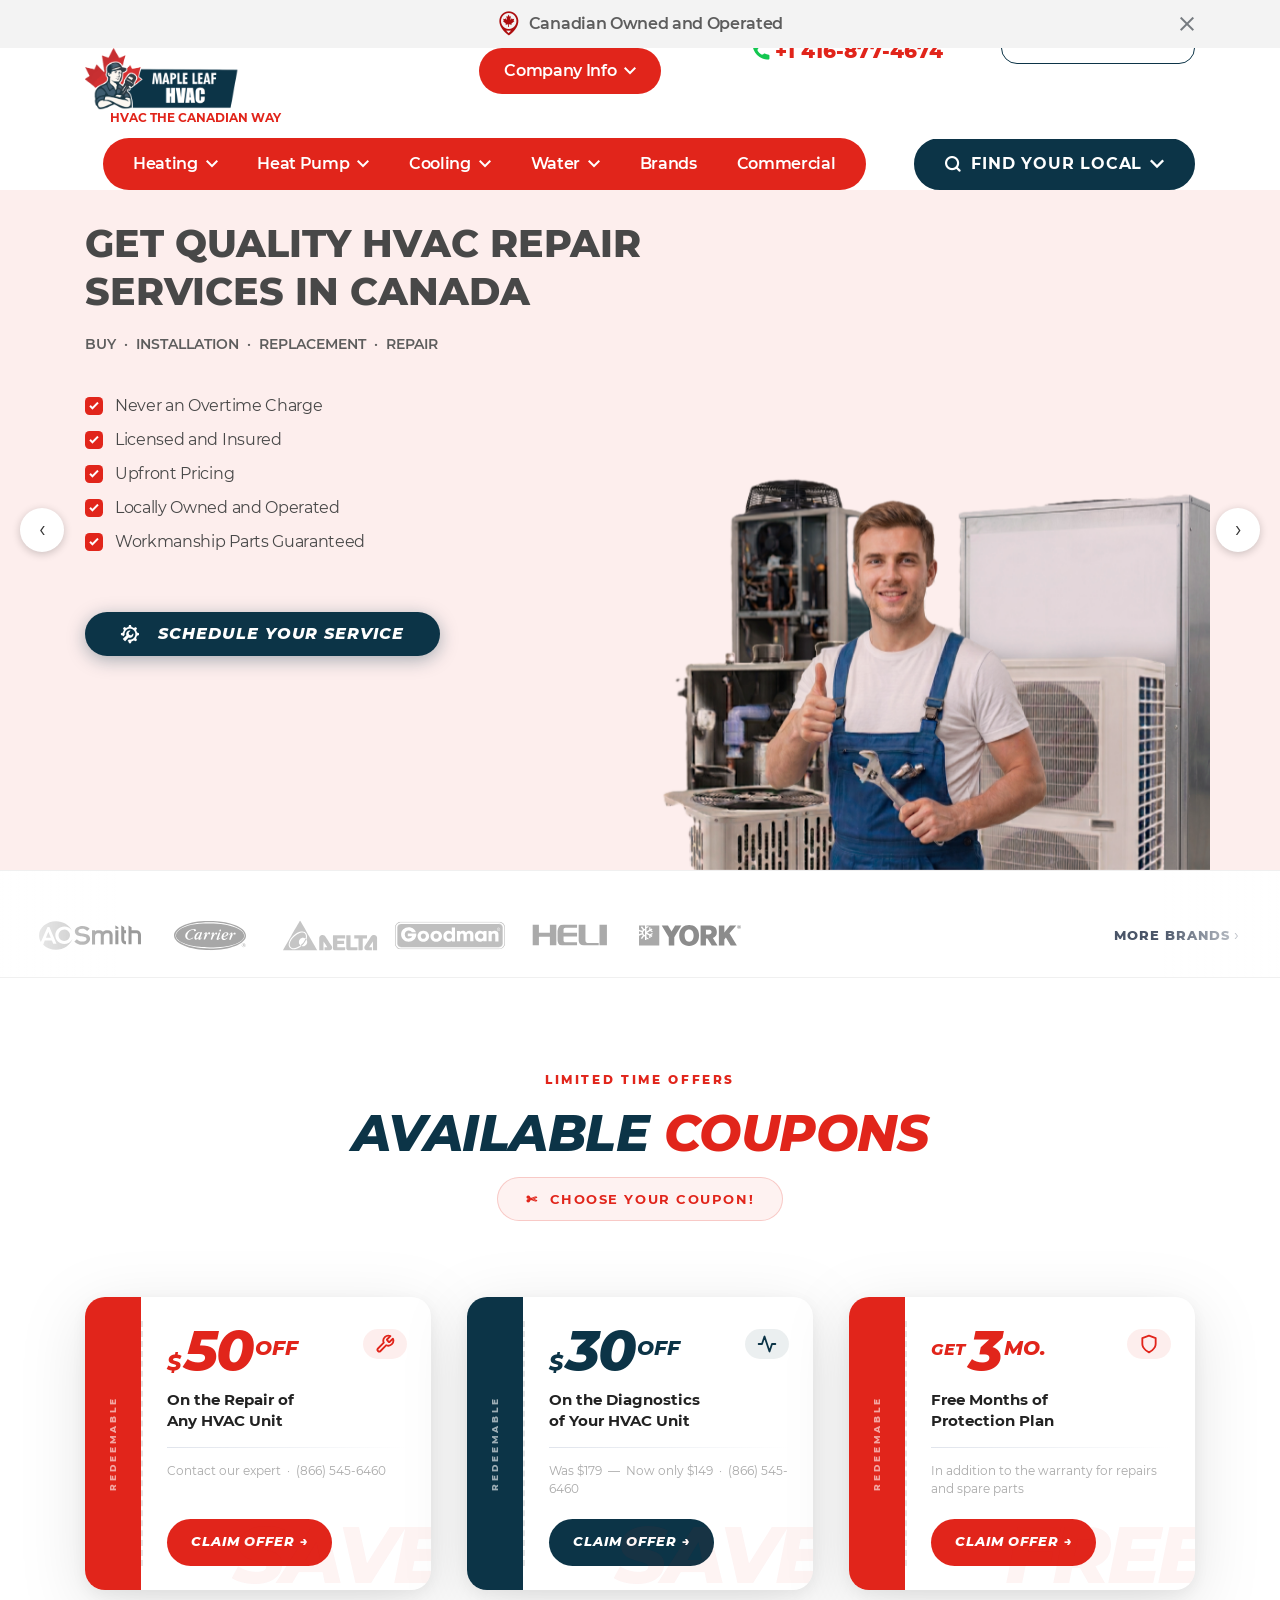
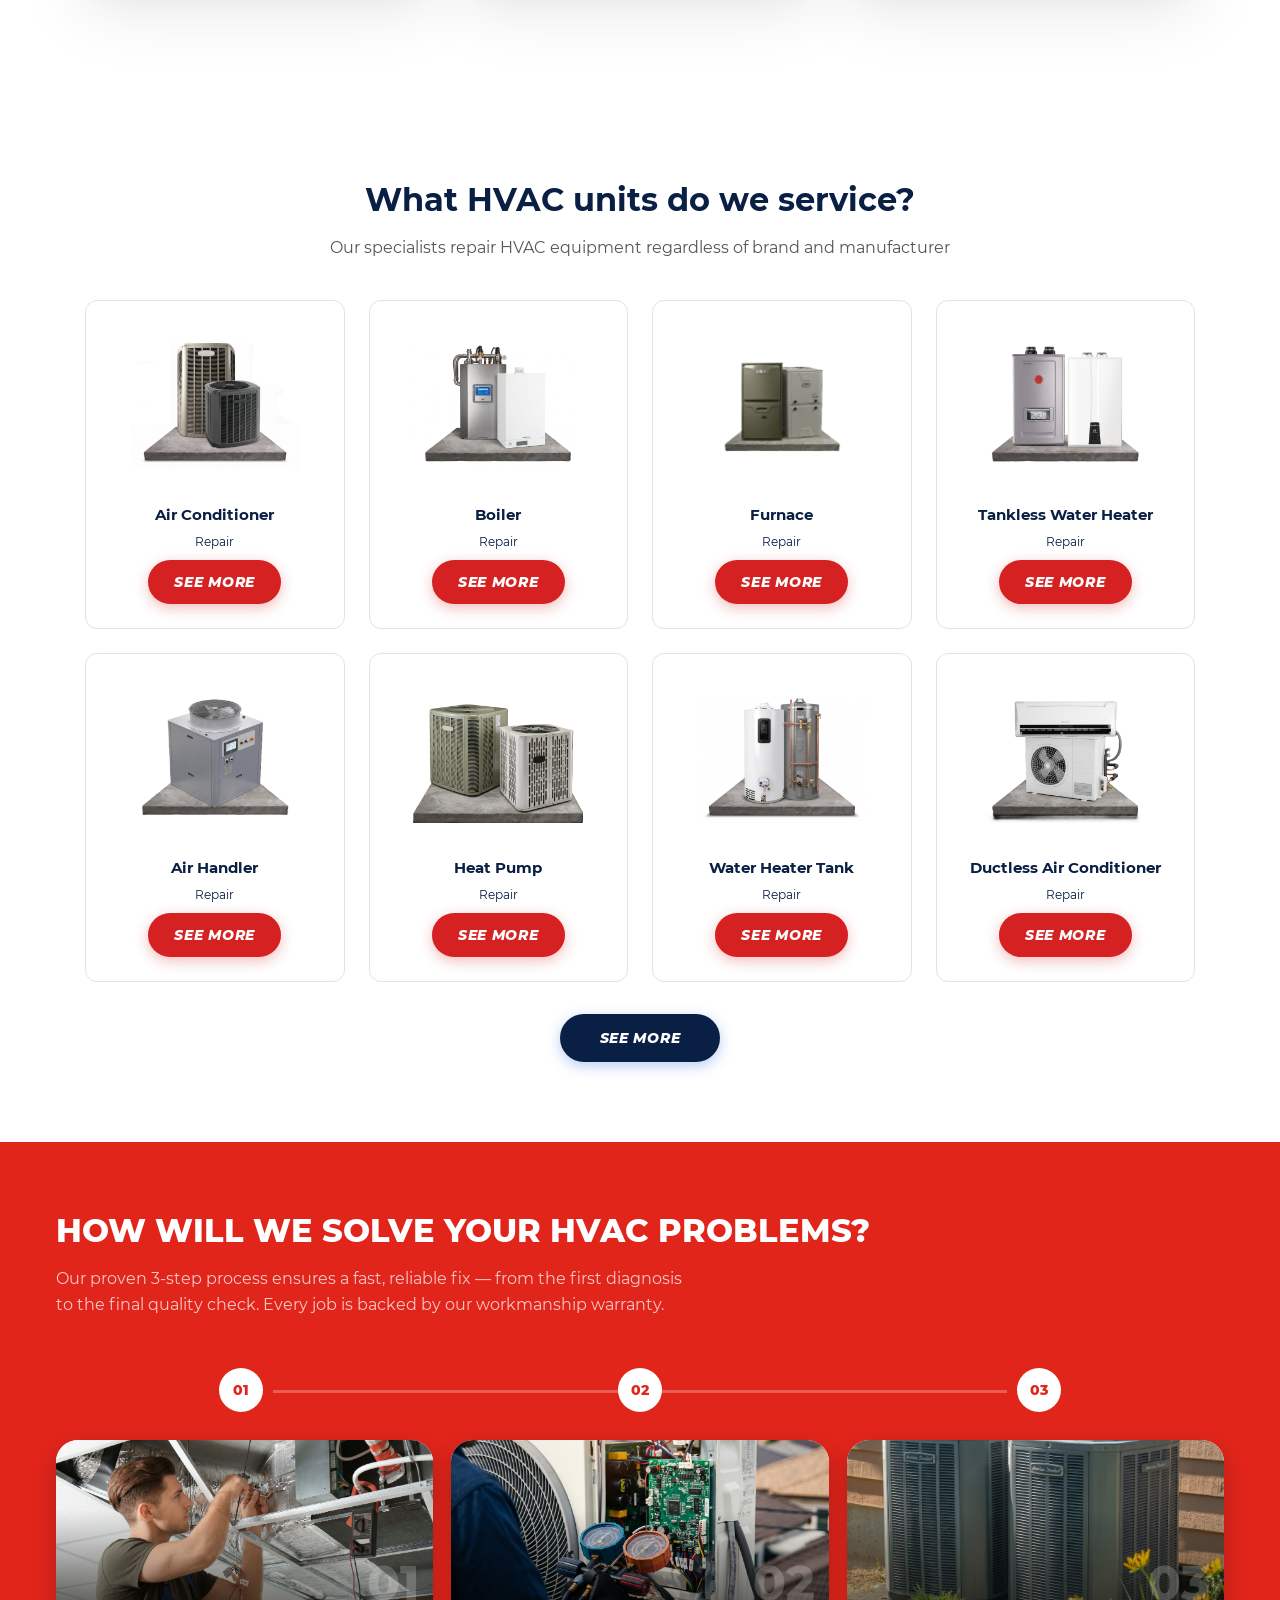
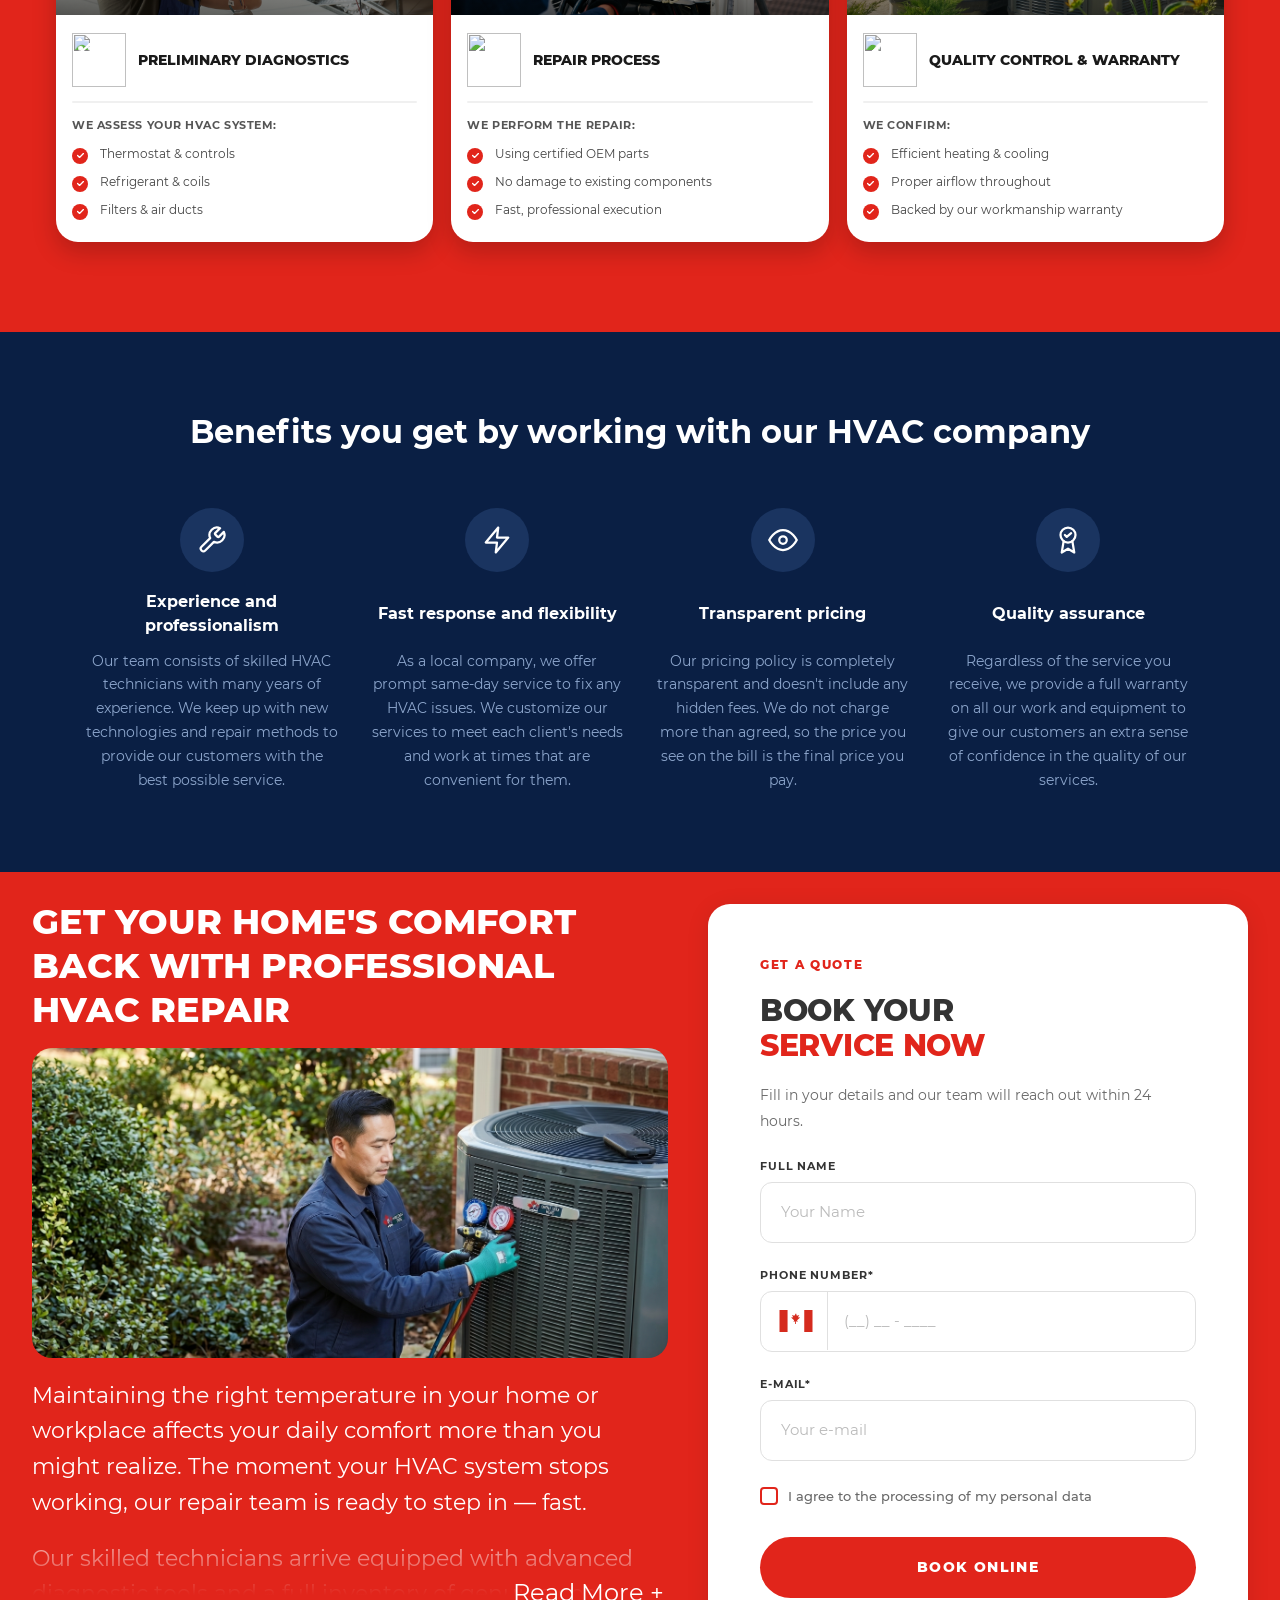
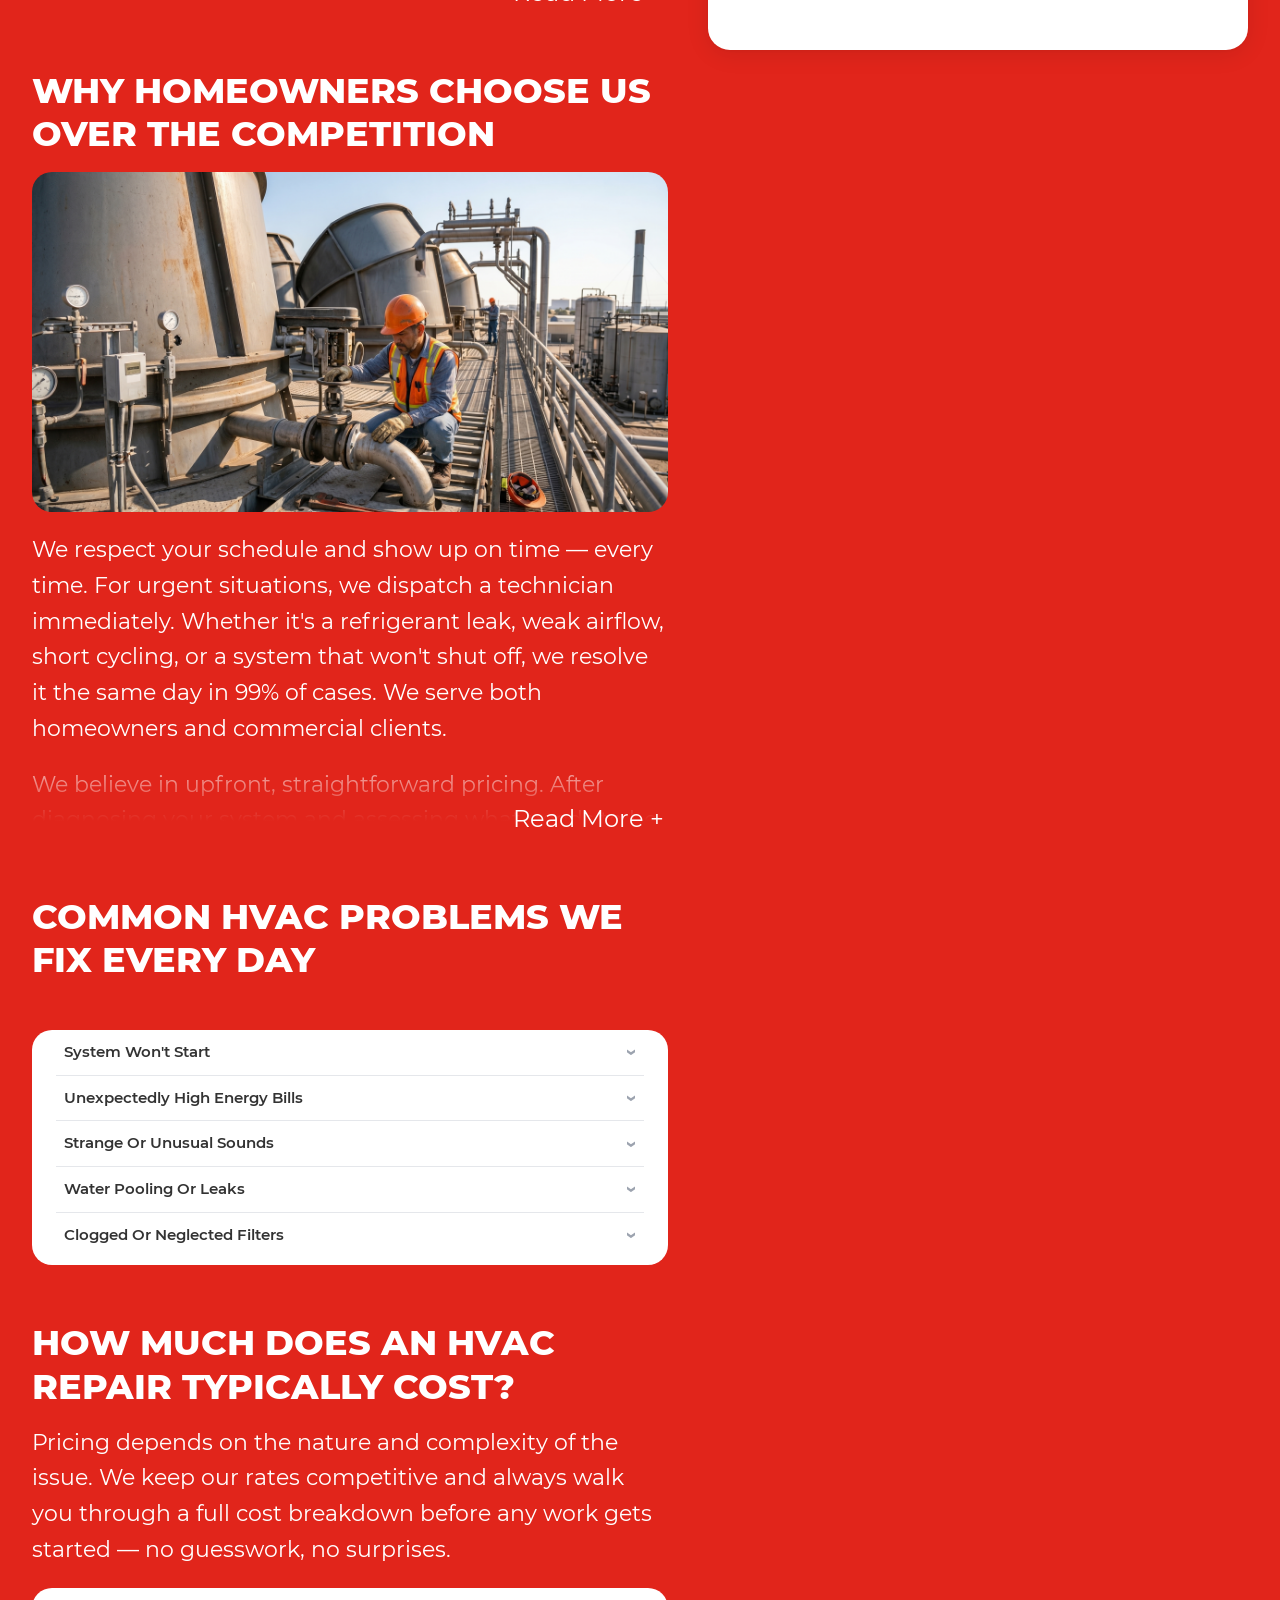
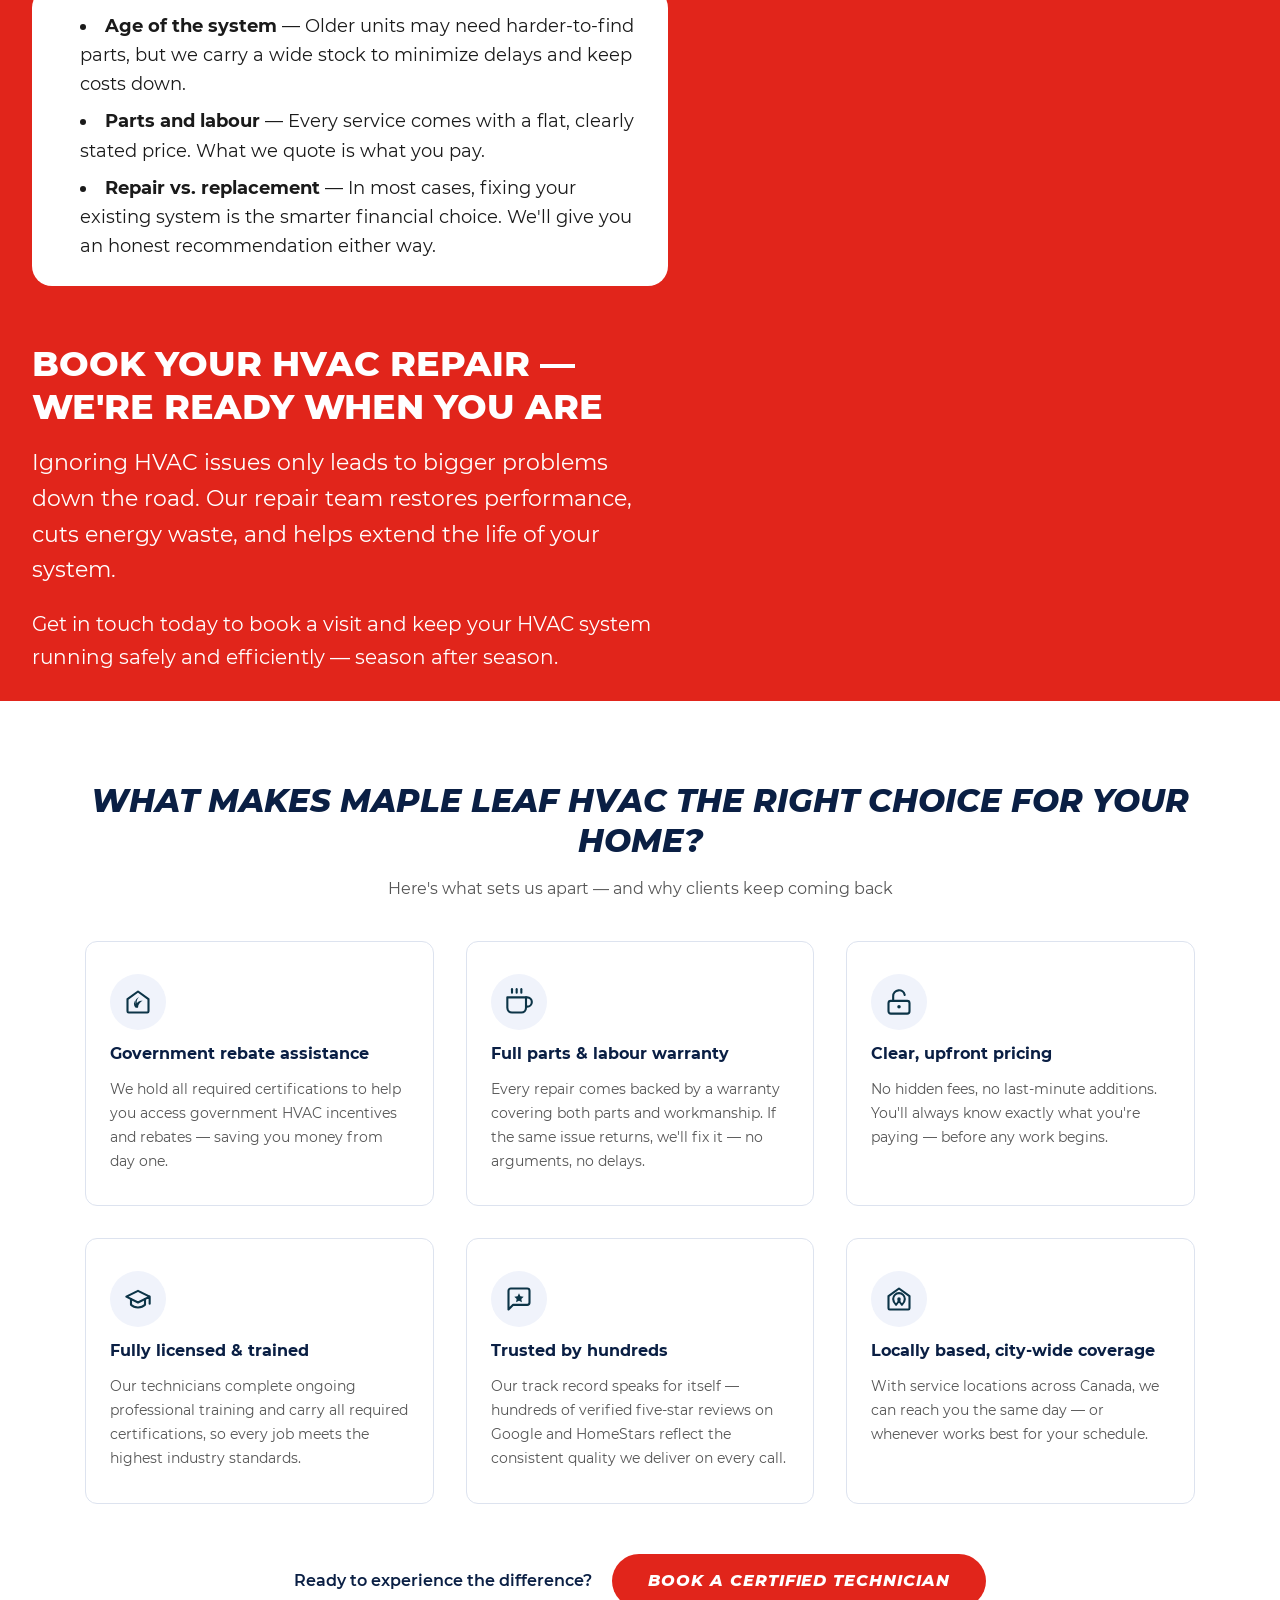
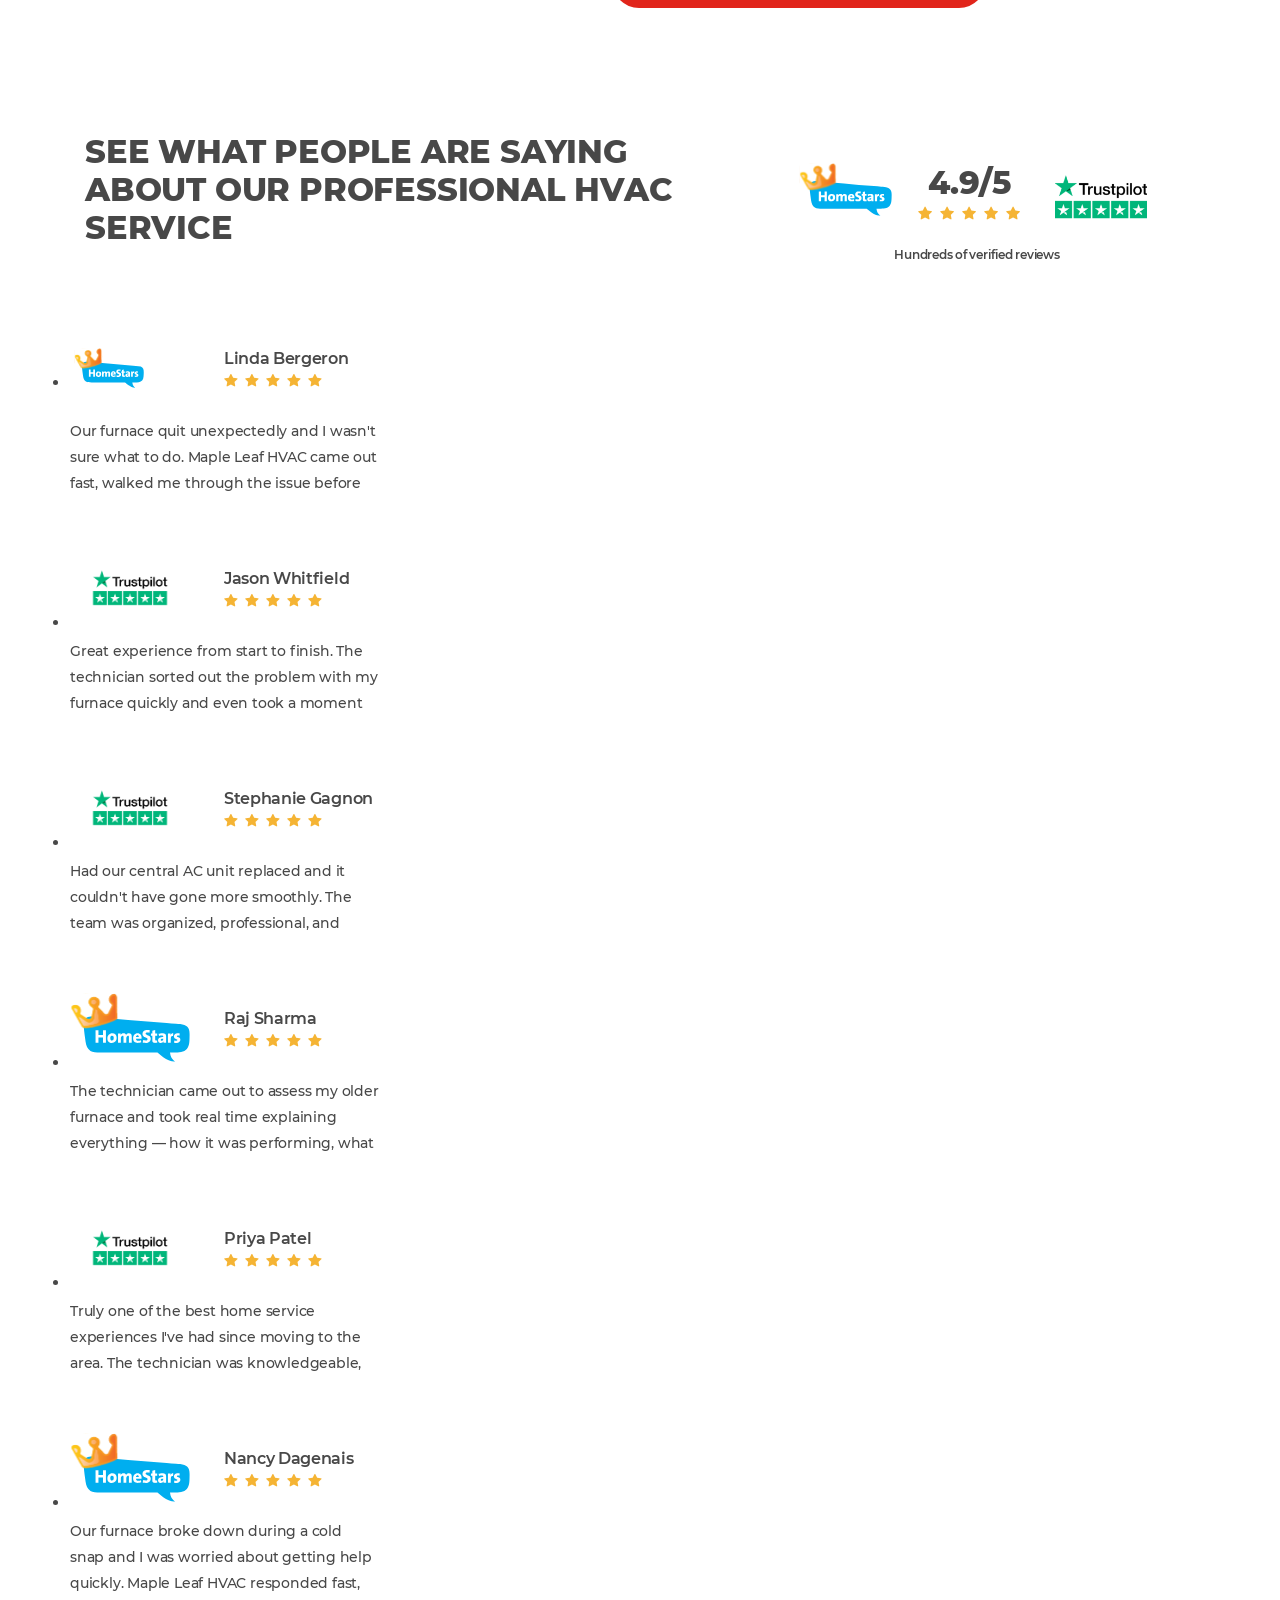
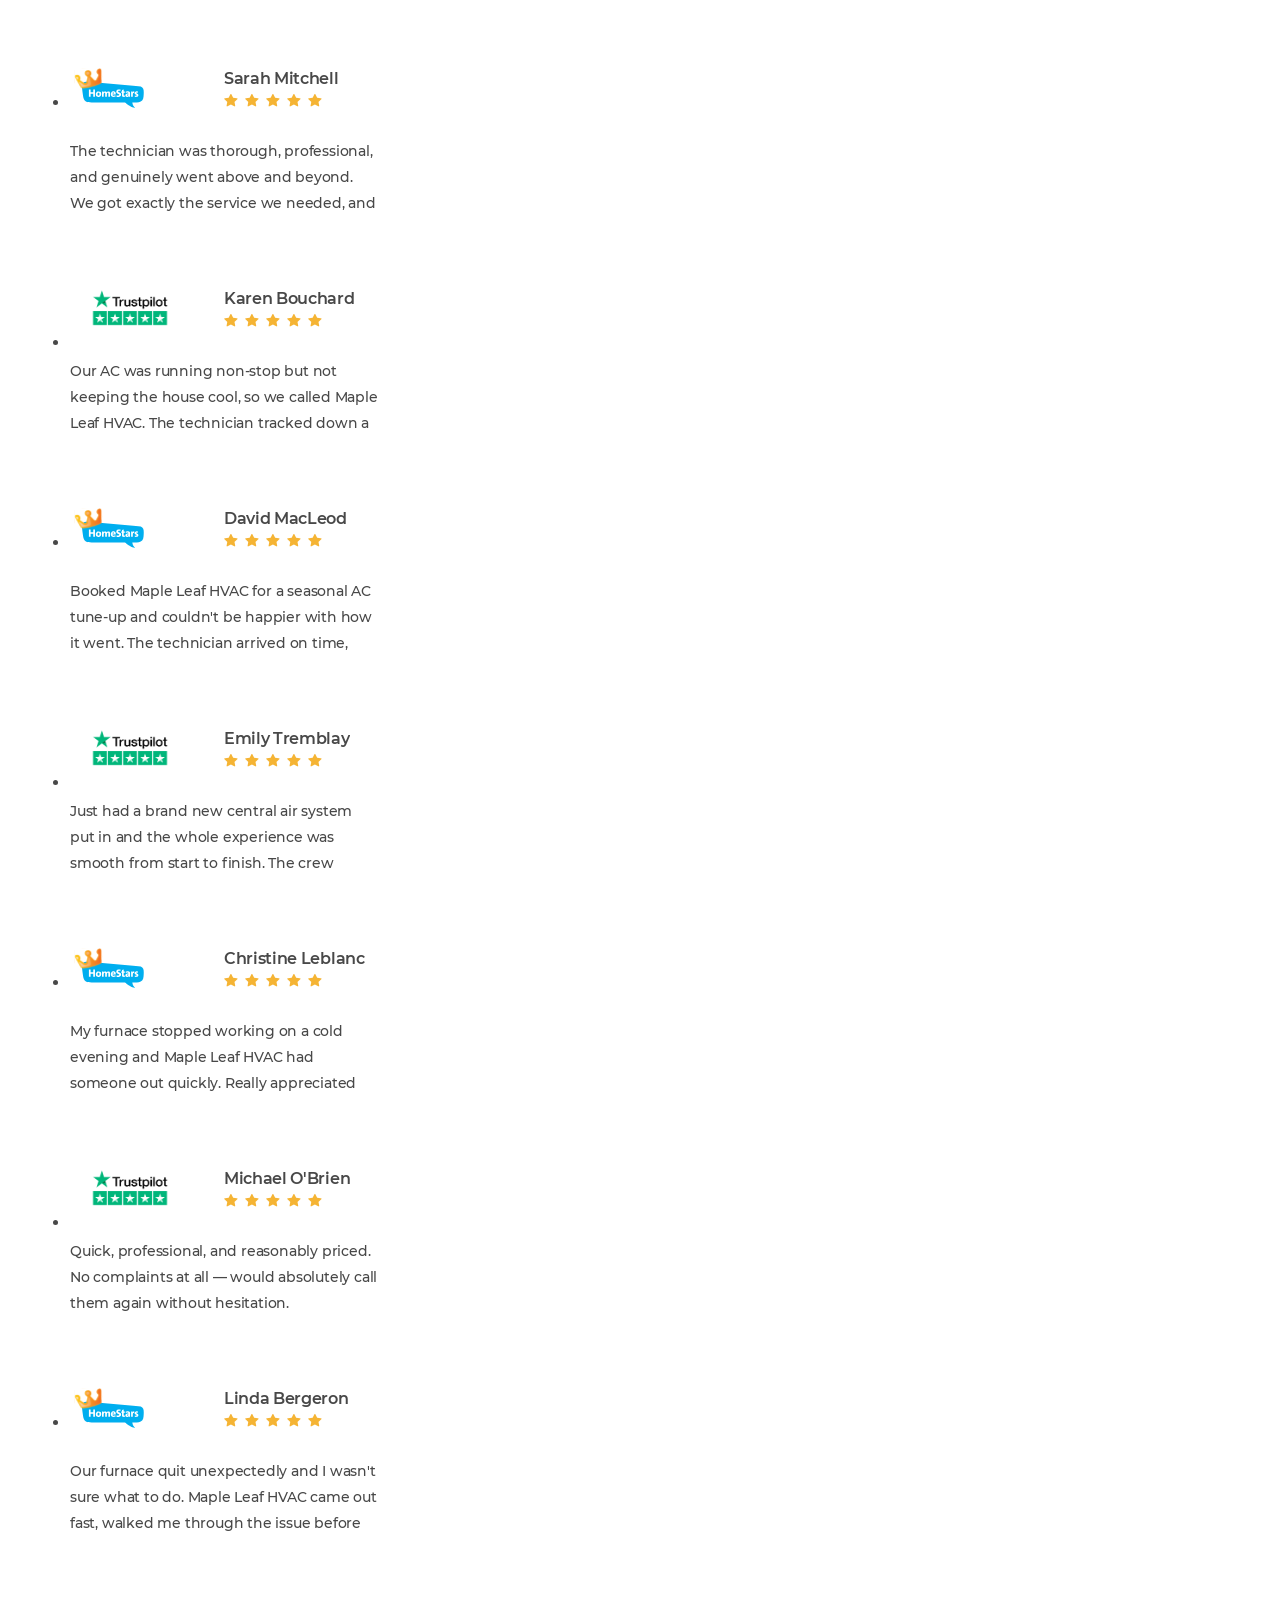
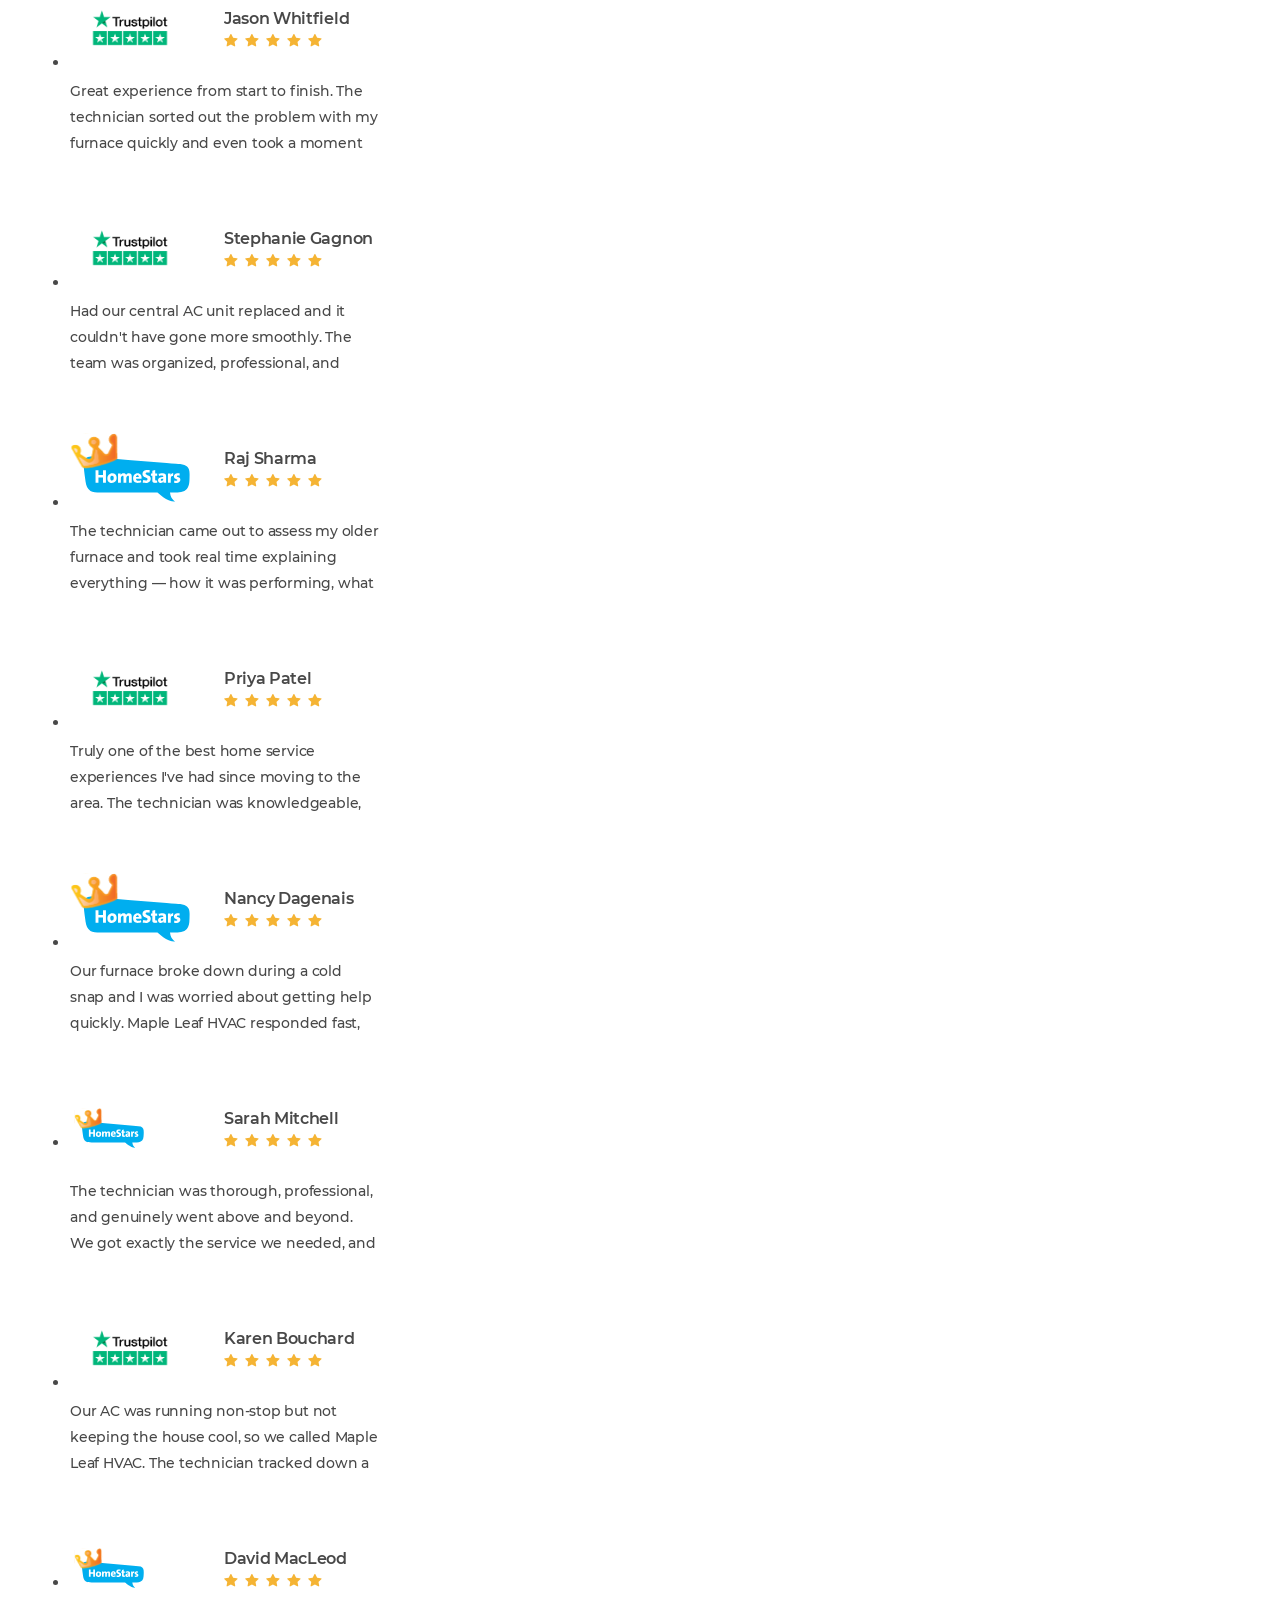
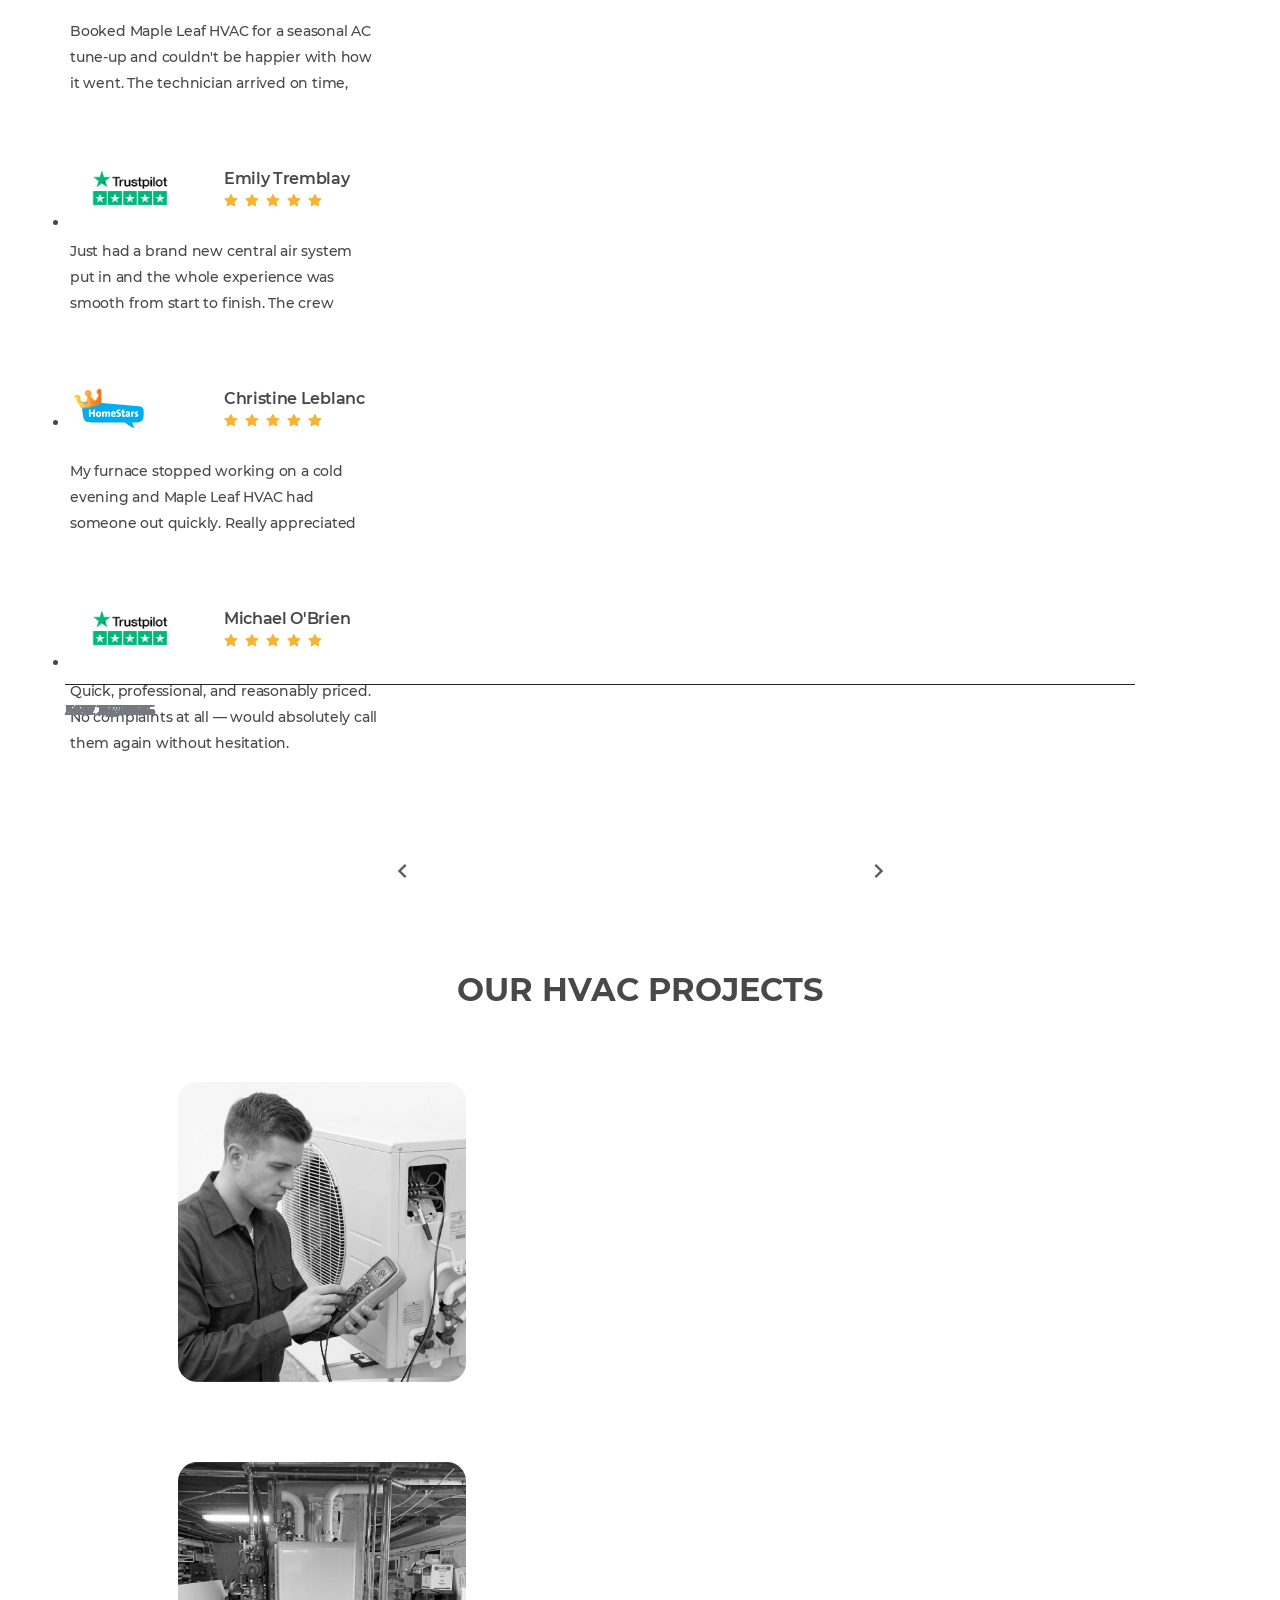
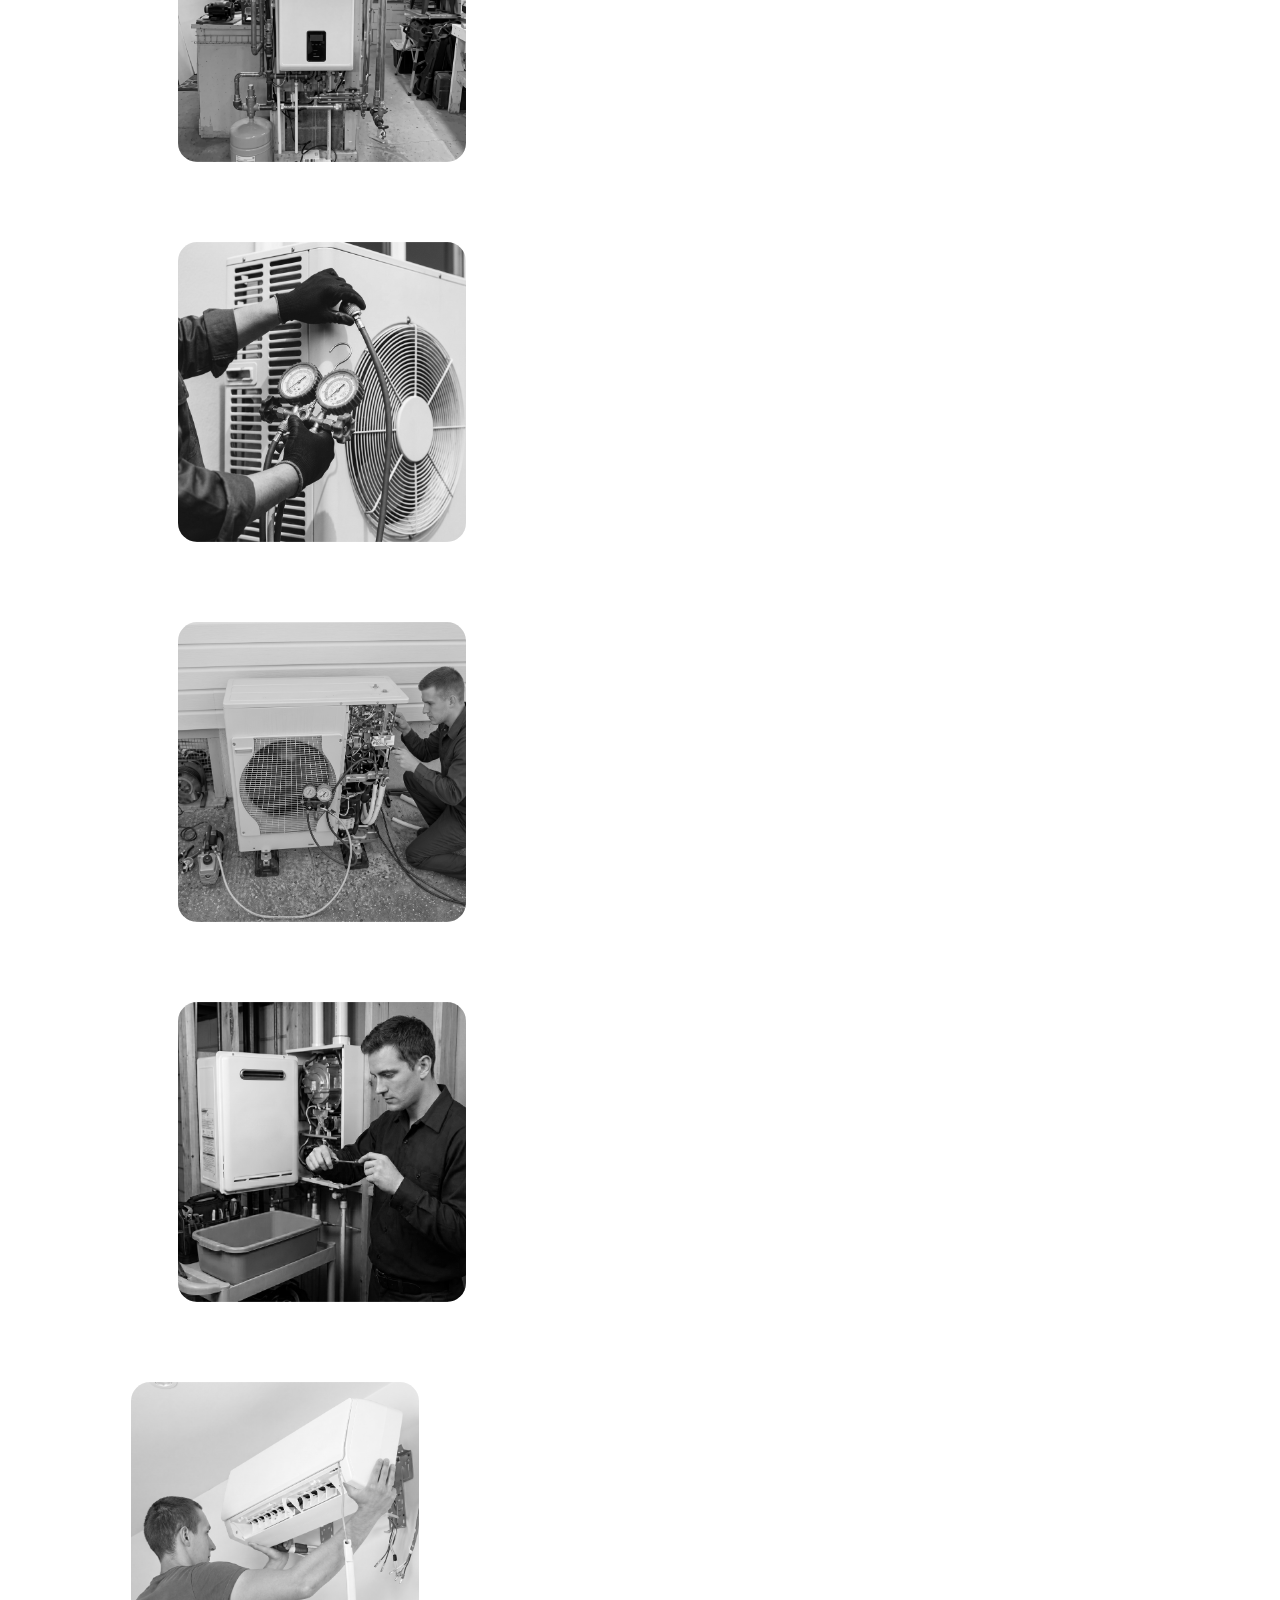
==== commit 20cf4f06: "Update testimonials: replace names with Canadian names and rephrase review texts Co-Authored-By: Cla" ====
--- a/index.html
+++ b/index.html
@@ -1082,13 +1082,13 @@
                   <img src="HVCA_image/homestarsBig (1).svg" alt="HomeStars" style="width:7.8rem;height:4rem;object-fit:contain;">
                 </div>
                 <div class="testimonial__caption">
-                  <div class="testimonial__name s1-t">Jenna Setlock</div>
+                  <div class="testimonial__name s1-t">Sarah Mitchell</div>
                   <div class="testimonial__rate">
                     <i class="icon-star"></i><i class="icon-star"></i><i class="icon-star"></i><i class="icon-star"></i><i class="icon-star"></i>
                   </div>
                 </div>
               </div>
-              <p class="testimonial__text body2-t">Excellent job done by Ryan recently. Not only did we receive exactly the service we intended to get, but he was by far the most productive and professional employee I've seen in this field of work. Keep the business rolling guys!</p>
+              <p class="testimonial__text body2-t">The technician was thorough, professional, and genuinely went above and beyond. We got exactly the service we needed, and I was impressed by how respectful and efficient he was throughout. Highly recommend this team!</p>
               <span class="testimonial__date body2-t">Feb 2, 2026</span>
             </li>
 
@@ -1098,13 +1098,13 @@
                   <img src="HVCA_image/trustpilot-logo-png_seeklogo-619595 (1).png" alt="Trustpilot" style="width:20rem;height:8rem;object-fit:contain;">
                 </div>
                 <div class="testimonial__caption">
-                  <div class="testimonial__name s1-t">Ruthe Lehner</div>
+                  <div class="testimonial__name s1-t">Karen Bouchard</div>
                   <div class="testimonial__rate">
                     <i class="icon-star"></i><i class="icon-star"></i><i class="icon-star"></i><i class="icon-star"></i><i class="icon-star"></i>
                   </div>
                 </div>
               </div>
-              <p class="testimonial__text body2-t">We called Maple Leaf HVAC because our air conditioner was running constantly without cooling the house properly. The technician found a refrigerant leak and repaired it the same day. He recharged the system and checked all the airflow levels afterward. The cooling works perfectly now.</p>
+              <p class="testimonial__text body2-t">Our AC was running non-stop but not keeping the house cool, so we called Maple Leaf HVAC. The technician tracked down a refrigerant leak and had it fixed the same day, then recharged the system and verified the airflow throughout the house. It's been working great ever since.</p>
               <span class="testimonial__date body2-t">May 24, 2026</span>
             </li>
 
@@ -1114,13 +1114,13 @@
                   <img src="HVCA_image/homestarsBig (1).svg" alt="HomeStars" style="width:7.8rem;height:4rem;object-fit:contain;">
                 </div>
                 <div class="testimonial__caption">
-                  <div class="testimonial__name s1-t">Peter Albert</div>
+                  <div class="testimonial__name s1-t">David MacLeod</div>
                   <div class="testimonial__rate">
                     <i class="icon-star"></i><i class="icon-star"></i><i class="icon-star"></i><i class="icon-star"></i><i class="icon-star"></i>
                   </div>
                 </div>
               </div>
-              <p class="testimonial__text body2-t">Maple Leaf HVAC completed our air conditioner maintenance this week and the service was outstanding. The technician was polite, knowledgeable, and made sure everything was working perfectly before leaving.</p>
+              <p class="testimonial__text body2-t">Booked Maple Leaf HVAC for a seasonal AC tune-up and couldn't be happier with how it went. The technician arrived on time, was friendly and thorough, and didn't leave until everything was running the way it should. Our system feels like new.</p>
               <span class="testimonial__date body2-t">May 11, 2026</span>
             </li>
 
@@ -1130,13 +1130,13 @@
                   <img src="HVCA_image/trustpilot-logo-png_seeklogo-619595 (1).png" alt="Trustpilot" style="width:20rem;height:8rem;object-fit:contain;">
                 </div>
                 <div class="testimonial__caption">
-                  <div class="testimonial__name s1-t">Raegan Ferrer</div>
+                  <div class="testimonial__name s1-t">Emily Tremblay</div>
                   <div class="testimonial__rate">
                     <i class="icon-star"></i><i class="icon-star"></i><i class="icon-star"></i><i class="icon-star"></i><i class="icon-star"></i>
                   </div>
                 </div>
               </div>
-              <p class="testimonial__text body2-t">Had a new central air installation completed with Maple Leaf HVAC. The crew was respectful, clean, and finished on schedule.</p>
+              <p class="testimonial__text body2-t">Just had a brand new central air system put in and the whole experience was smooth from start to finish. The crew showed up when they said they would, kept everything tidy, and wrapped up right on schedule. Very satisfied.</p>
               <span class="testimonial__date body2-t">May 9, 2026</span>
             </li>
 
@@ -1146,13 +1146,13 @@
                   <img src="HVCA_image/homestarsBig (1).svg" alt="HomeStars" style="width:7.8rem;height:4rem;object-fit:contain;">
                 </div>
                 <div class="testimonial__caption">
-                  <div class="testimonial__name s1-t">Gemma Julien</div>
+                  <div class="testimonial__name s1-t">Christine Leblanc</div>
                   <div class="testimonial__rate">
                     <i class="icon-star"></i><i class="icon-star"></i><i class="icon-star"></i><i class="icon-star"></i><i class="icon-star"></i>
                   </div>
                 </div>
               </div>
-              <p class="testimonial__text body2-t">Ryan fixed my furnace.</p>
+              <p class="testimonial__text body2-t">My furnace stopped working on a cold evening and Maple Leaf HVAC had someone out quickly. Really appreciated the fast response and the professional attitude.</p>
               <span class="testimonial__date body2-t">Feb 1, 2026</span>
             </li>
 
@@ -1162,13 +1162,13 @@
                   <img src="HVCA_image/trustpilot-logo-png_seeklogo-619595 (1).png" alt="Trustpilot" style="width:20rem;height:8rem;object-fit:contain;">
                 </div>
                 <div class="testimonial__caption">
-                  <div class="testimonial__name s1-t">Jian Jon Manuel</div>
+                  <div class="testimonial__name s1-t">Michael O'Brien</div>
                   <div class="testimonial__rate">
                     <i class="icon-star"></i><i class="icon-star"></i><i class="icon-star"></i><i class="icon-star"></i><i class="icon-star"></i>
                   </div>
                 </div>
               </div>
-              <p class="testimonial__text body2-t">Good service.</p>
+              <p class="testimonial__text body2-t">Quick, professional, and reasonably priced. No complaints at all — would absolutely call them again without hesitation.</p>
               <span class="testimonial__date body2-t">Feb 16, 2026</span>
             </li>
 
@@ -1178,13 +1178,13 @@
                   <img src="HVCA_image/homestarsBig (1).svg" alt="HomeStars" style="width:7.8rem;height:4rem;object-fit:contain;">
                 </div>
                 <div class="testimonial__caption">
-                  <div class="testimonial__name s1-t">Mary Paul</div>
+                  <div class="testimonial__name s1-t">Linda Bergeron</div>
                   <div class="testimonial__rate">
                     <i class="icon-star"></i><i class="icon-star"></i><i class="icon-star"></i><i class="icon-star"></i><i class="icon-star"></i>
                   </div>
                 </div>
               </div>
-              <p class="testimonial__text body2-t">Maple Leaf HVAC Sarnia helped fix my furnace when it suddenly stopped heating the house. They responded quickly, diagnosed the issue right away, and explained what needed to be repaired before starting. The furnace was up and running the same day, and the pricing was fair.</p>
+              <p class="testimonial__text body2-t">Our furnace quit unexpectedly and I wasn't sure what to do. Maple Leaf HVAC came out fast, walked me through the issue before touching anything, and had everything running again that same afternoon. Honest, fair pricing and genuinely good service.</p>
               <span class="testimonial__date body2-t">Feb 3, 2026</span>
             </li>
 
@@ -1194,13 +1194,13 @@
                   <img src="HVCA_image/trustpilot-logo-png_seeklogo-619595 (1).png" alt="Trustpilot" style="width:20rem;height:8rem;object-fit:contain;">
                 </div>
                 <div class="testimonial__caption">
-                  <div class="testimonial__name s1-t">Kielan Hayward</div>
+                  <div class="testimonial__name s1-t">Jason Whitfield</div>
                   <div class="testimonial__rate">
                     <i class="icon-star"></i><i class="icon-star"></i><i class="icon-star"></i><i class="icon-star"></i><i class="icon-star"></i>
                   </div>
                 </div>
               </div>
-              <p class="testimonial__text body2-t">Excellent service, completely fixed my furnace. Will be a returning customer.</p>
+              <p class="testimonial__text body2-t">Great experience from start to finish. The technician sorted out the problem with my furnace quickly and even took a moment to explain what had caused it. I'll definitely be calling them again next time.</p>
               <span class="testimonial__date body2-t">Jan 22, 2026</span>
             </li>
 
@@ -1210,13 +1210,13 @@
                   <img src="HVCA_image/trustpilot-logo-png_seeklogo-619595 (1).png" alt="Trustpilot" style="width:20rem;height:8rem;object-fit:contain;">
                 </div>
                 <div class="testimonial__caption">
-                  <div class="testimonial__name s1-t">Jody Adler</div>
+                  <div class="testimonial__name s1-t">Stephanie Gagnon</div>
                   <div class="testimonial__rate">
                     <i class="icon-star"></i><i class="icon-star"></i><i class="icon-star"></i><i class="icon-star"></i><i class="icon-star"></i>
                   </div>
                 </div>
               </div>
-              <p class="testimonial__text body2-t">Very positive experience. The staff was courteous, efficient, and clearly experienced with AC replacements. They made the process easy and hassle-free from start to finish. My new unit works perfectly and has made a noticeable difference already.</p>
+              <p class="testimonial__text body2-t">Had our central AC unit replaced and it couldn't have gone more smoothly. The team was organized, professional, and clearly knew what they were doing. The new system has been working perfectly and we noticed the difference right away.</p>
               <span class="testimonial__date body2-t">Apr 25, 2026</span>
             </li>
 
@@ -1226,13 +1226,13 @@
                   <img src="HVCA_image/homestarsBig (1).svg" alt="HomeStars" style="width:20rem;height:8rem;object-fit:contain;">
                 </div>
                 <div class="testimonial__caption">
-                  <div class="testimonial__name s1-t">Girish Vaidhya</div>
+                  <div class="testimonial__name s1-t">Raj Sharma</div>
                   <div class="testimonial__rate">
                     <i class="icon-star"></i><i class="icon-star"></i><i class="icon-star"></i><i class="icon-star"></i><i class="icon-star"></i>
                   </div>
                 </div>
               </div>
-              <p class="testimonial__text body2-t">Justin came and diagnosed my 15 year old furnace. The care was awesome and explained the new features that my furnace has! Thank you!</p>
+              <p class="testimonial__text body2-t">The technician came out to assess my older furnace and took real time explaining everything — how it was performing, what to watch for, and what I could expect going forward. Thoughtful service and great communication throughout.</p>
               <span class="testimonial__date body2-t">Dec 24, 2025</span>
             </li>
 
@@ -1242,13 +1242,13 @@
                   <img src="HVCA_image/trustpilot-logo-png_seeklogo-619595 (1).png" alt="Trustpilot" style="width:20rem;height:8rem;object-fit:contain;">
                 </div>
                 <div class="testimonial__caption">
-                  <div class="testimonial__name s1-t">Degala Sidhartha</div>
+                  <div class="testimonial__name s1-t">Priya Patel</div>
                   <div class="testimonial__rate">
                     <i class="icon-star"></i><i class="icon-star"></i><i class="icon-star"></i><i class="icon-star"></i><i class="icon-star"></i>
                   </div>
                 </div>
               </div>
-              <p class="testimonial__text body2-t">One of the best HVAC service experiences I've had. The technician was friendly, experienced, and very efficient. They fixed the issue quickly and ensured everything was working properly. I would highly recommend them.</p>
+              <p class="testimonial__text body2-t">Truly one of the best home service experiences I've had since moving to the area. The technician was knowledgeable, solved the problem without any fuss, and left everything cleaner than he found it. Would recommend to anyone without hesitation.</p>
               <span class="testimonial__date body2-t">Apr 27, 2026</span>
             </li>
 
@@ -1258,13 +1258,13 @@
                   <img src="HVCA_image/homestarsBig (1).svg" alt="HomeStars" style="width:20rem;height:8rem;object-fit:contain;">
                 </div>
                 <div class="testimonial__caption">
-                  <div class="testimonial__name s1-t">Janice Hurlbut</div>
+                  <div class="testimonial__name s1-t">Nancy Dagenais</div>
                   <div class="testimonial__rate">
                     <i class="icon-star"></i><i class="icon-star"></i><i class="icon-star"></i><i class="icon-star"></i><i class="icon-star"></i>
                   </div>
                 </div>
               </div>
-              <p class="testimonial__text body2-t">I would give Maple Leaf HVAC a 4.5 because the service was very good. Our furnace broke on one of the coldest days in the winter and they sent a technician as soon as they were able. Nick the technician was courteous, efficient, professional and provided a clear explanation about what he thought the problems could be and possible solutions. The furnace was about 20 years old so we opted to get a new furnace, installed during a snow storm by equally professional installers. Fortunately we had heat that evening before another freezing day.</p>
+              <p class="testimonial__text body2-t">Our furnace broke down during a cold snap and I was worried about getting help quickly. Maple Leaf HVAC responded fast, and the technician was professional and clear about what needed to be done. We ended up replacing the old unit and the installation team handled everything smoothly, even in rough weather. We had heat back that same evening — very grateful.</p>
               <span class="testimonial__date body2-t">Jan 26, 2026</span>
             </li>
 
--- a/header-footer.css
+++ b/header-footer.css
@@ -1481,7 +1481,7 @@
   justify-content: center;
   align-items: center;
   padding: 1.2rem 4rem;
-  background-color: #1a56db;
+  background-color: #0a1f44;
   color: #fff;
   font-family: 'Montserrat', sans-serif;
   font-size: 1.4rem;
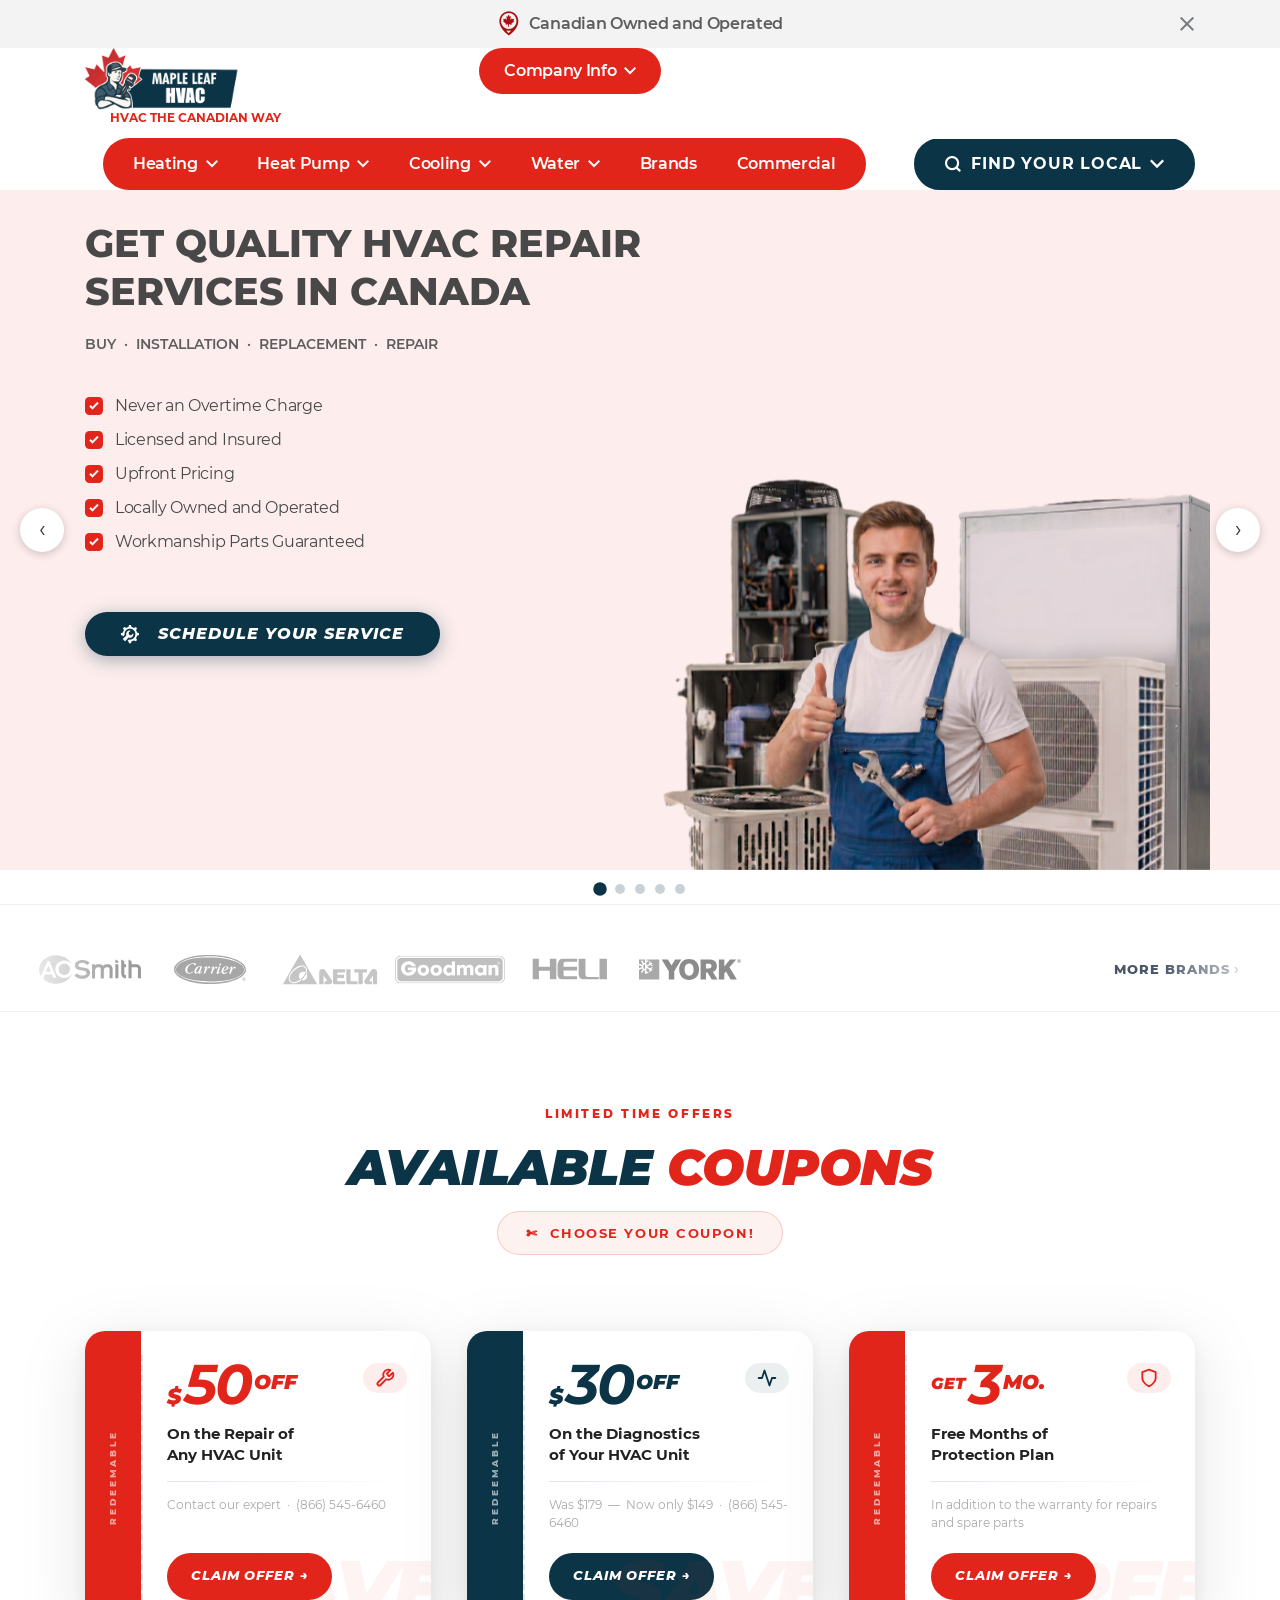
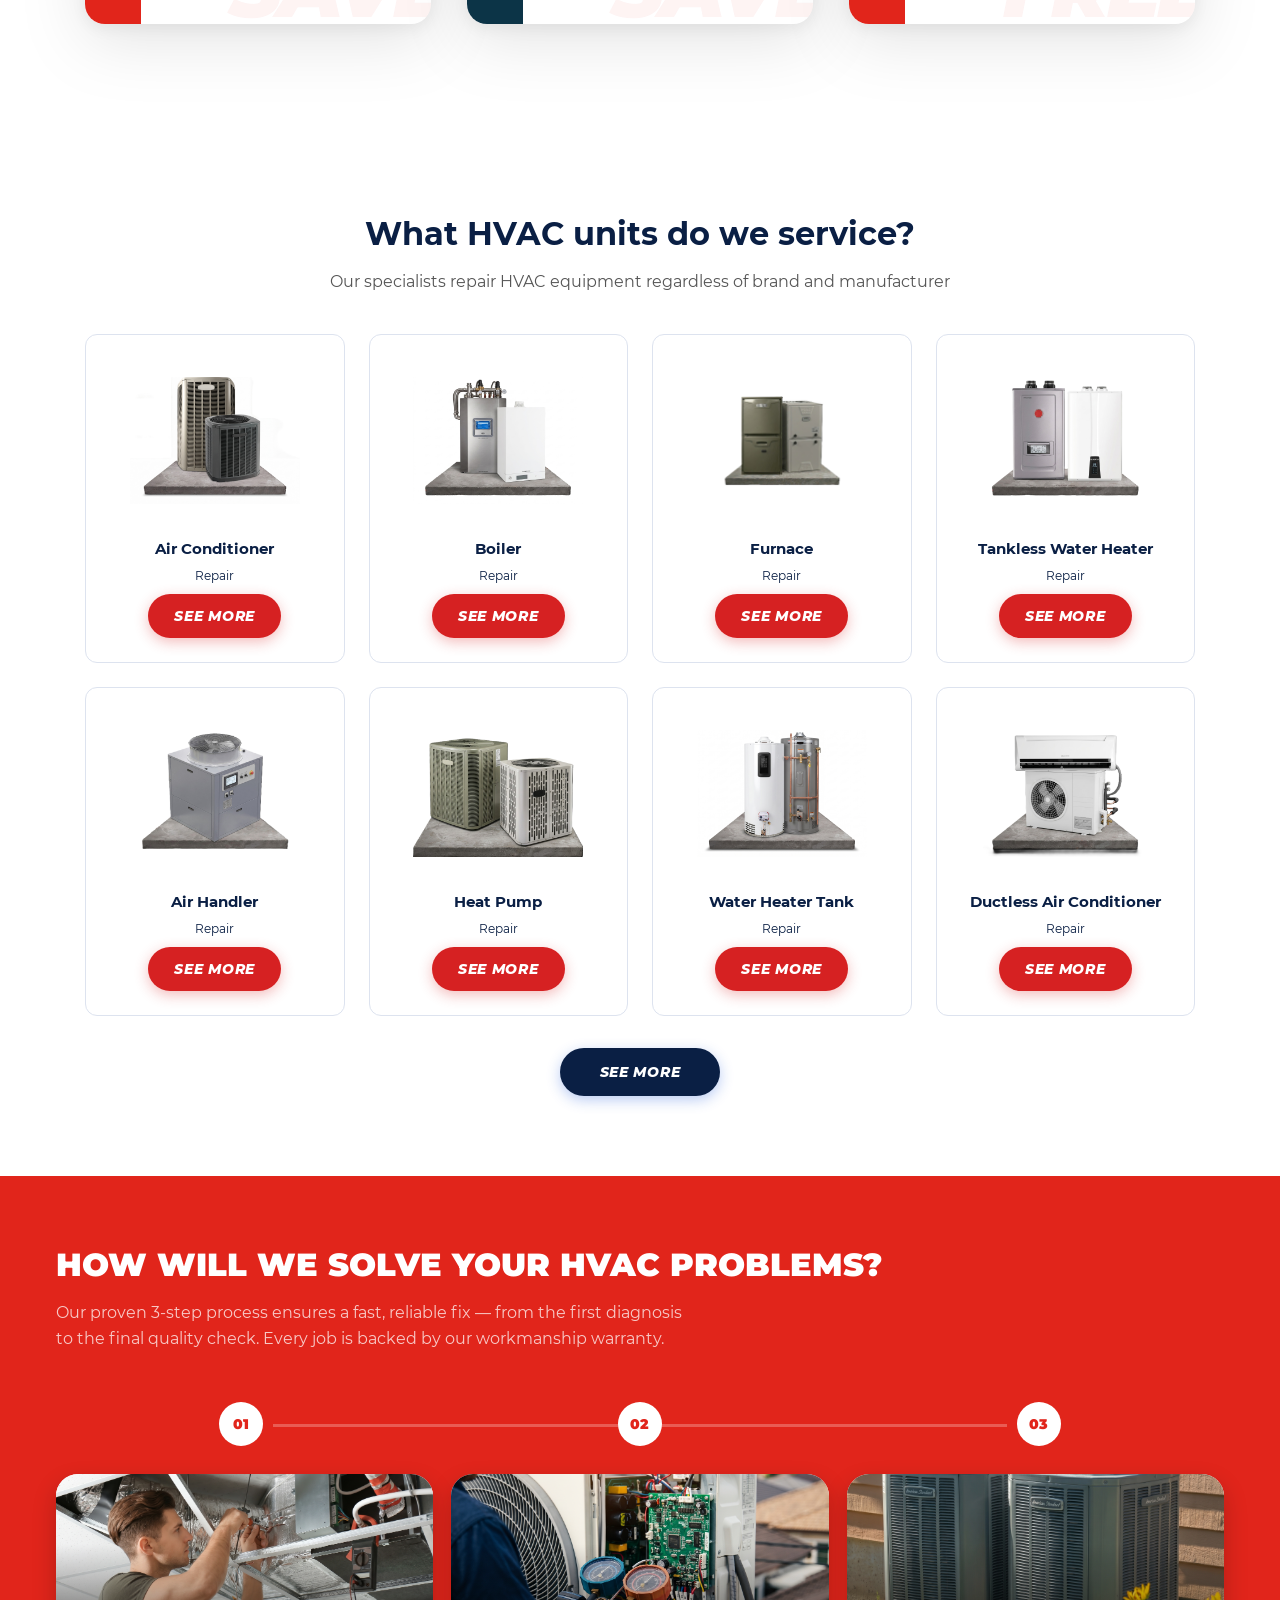
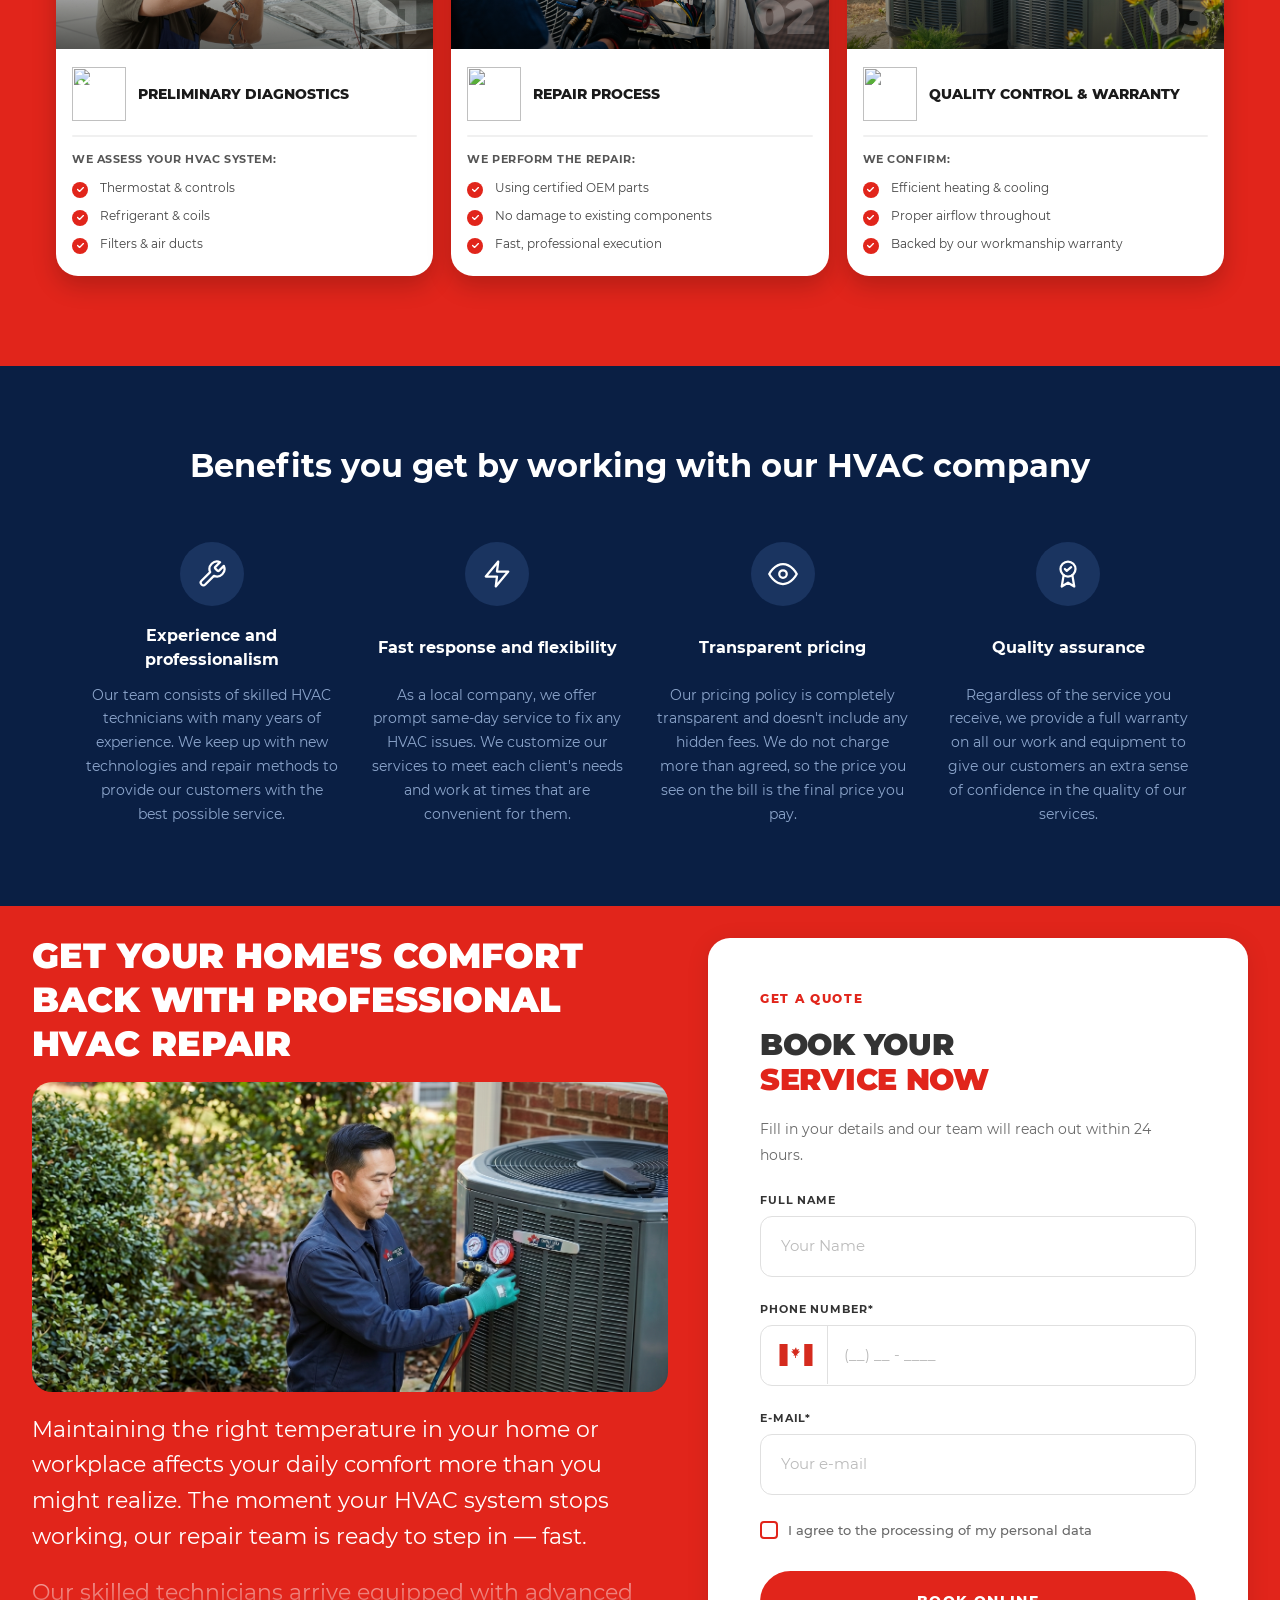
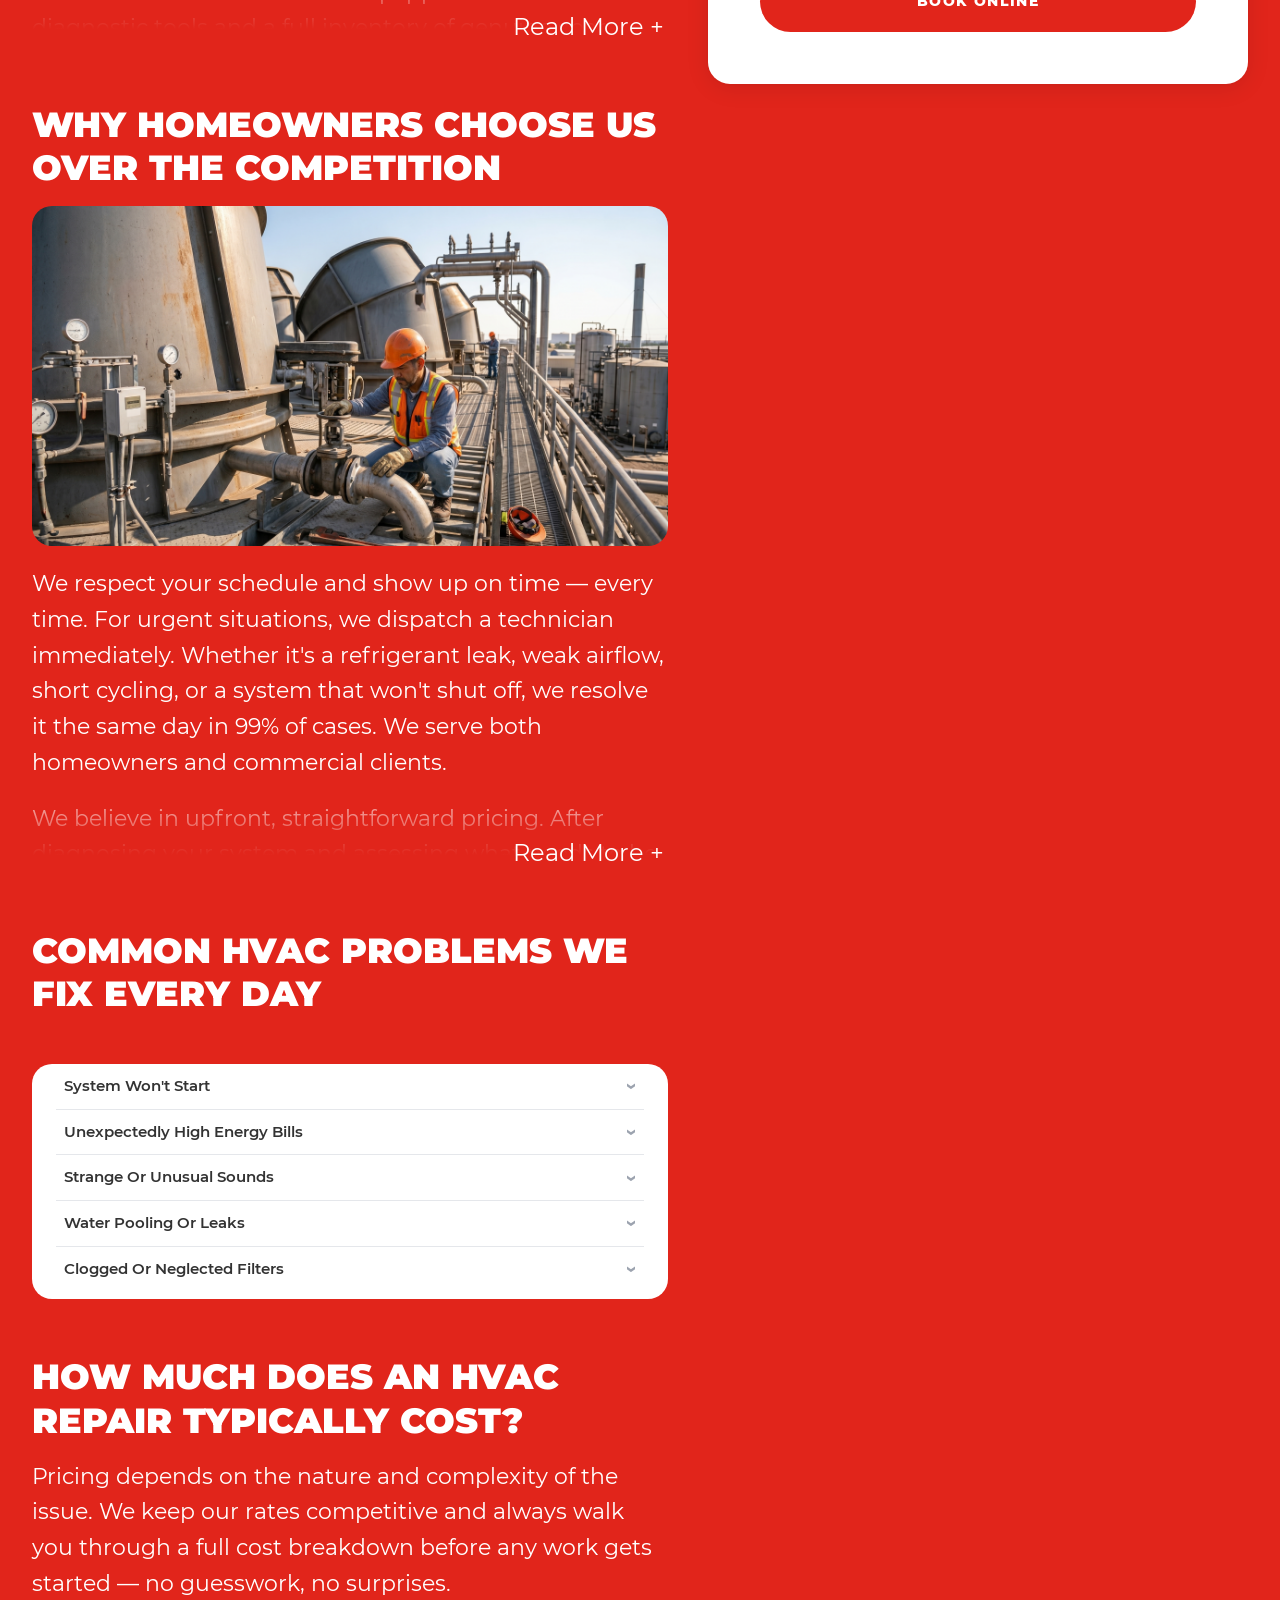
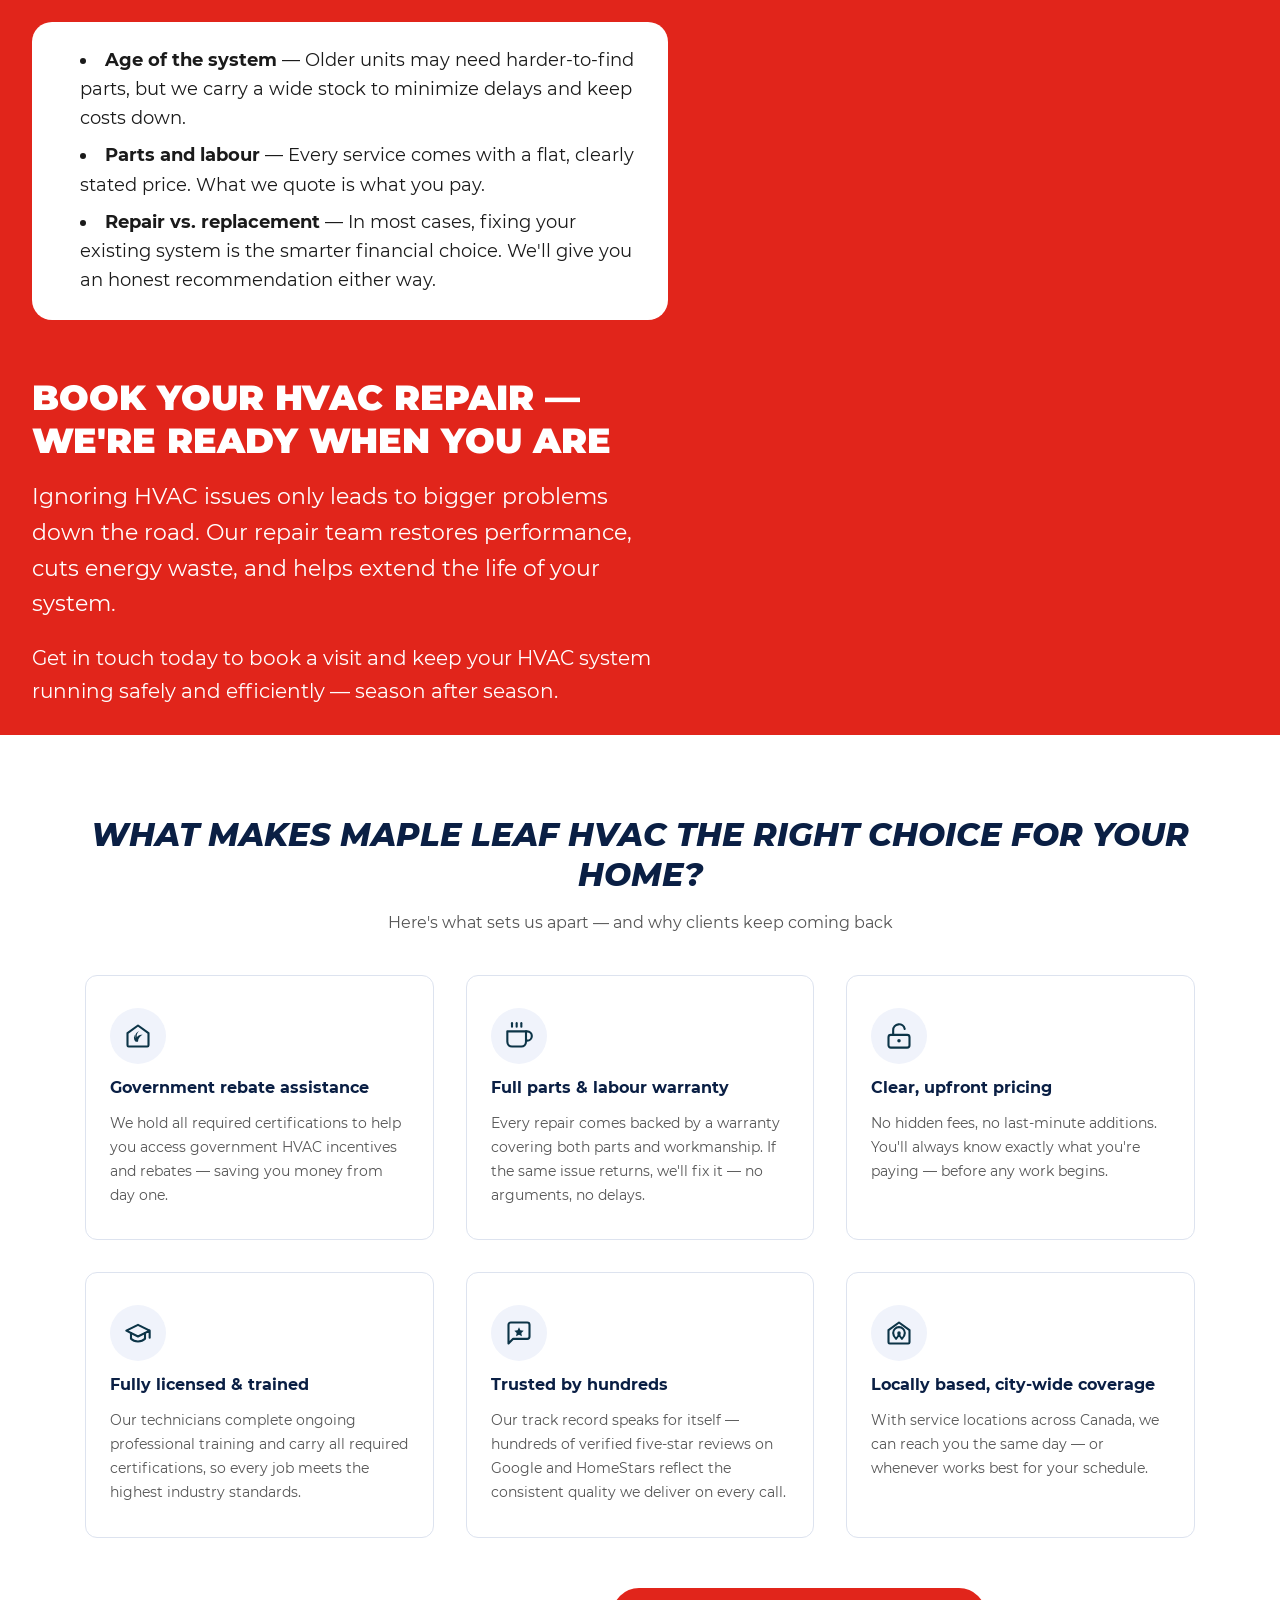
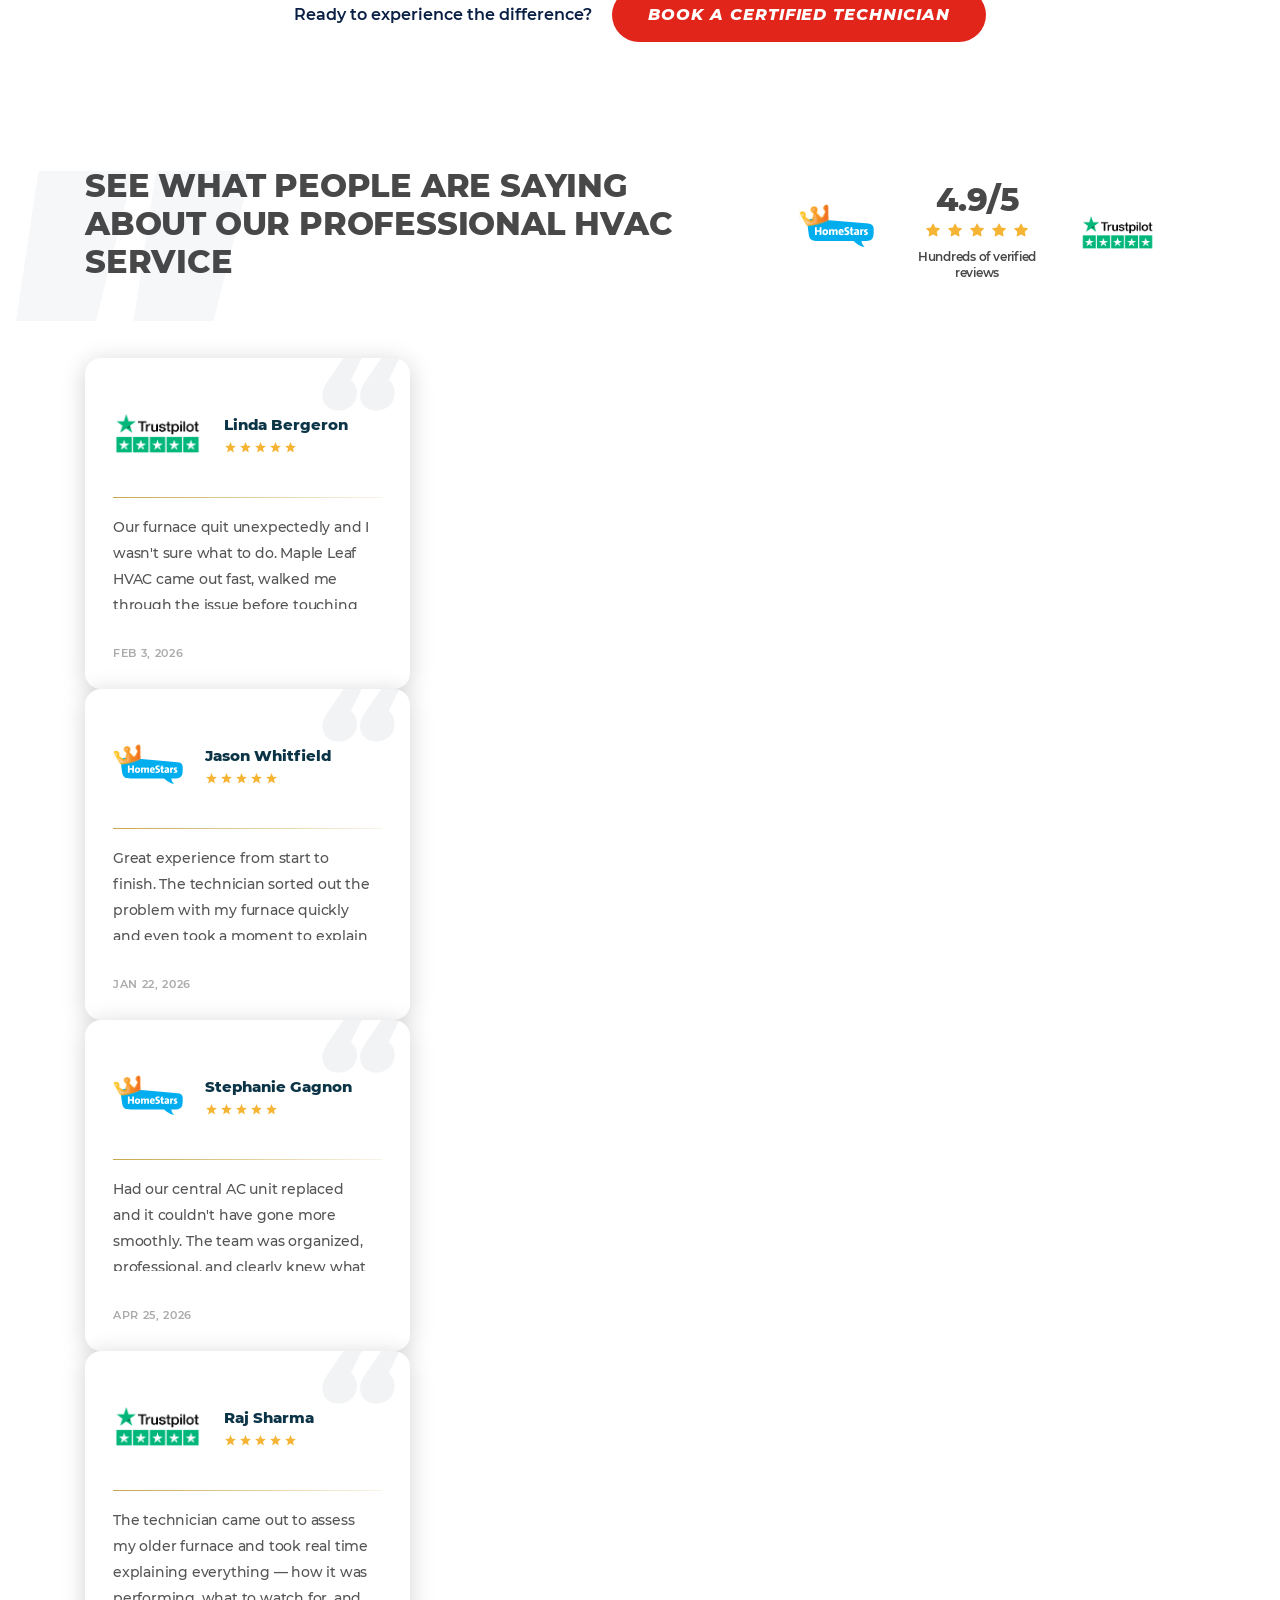
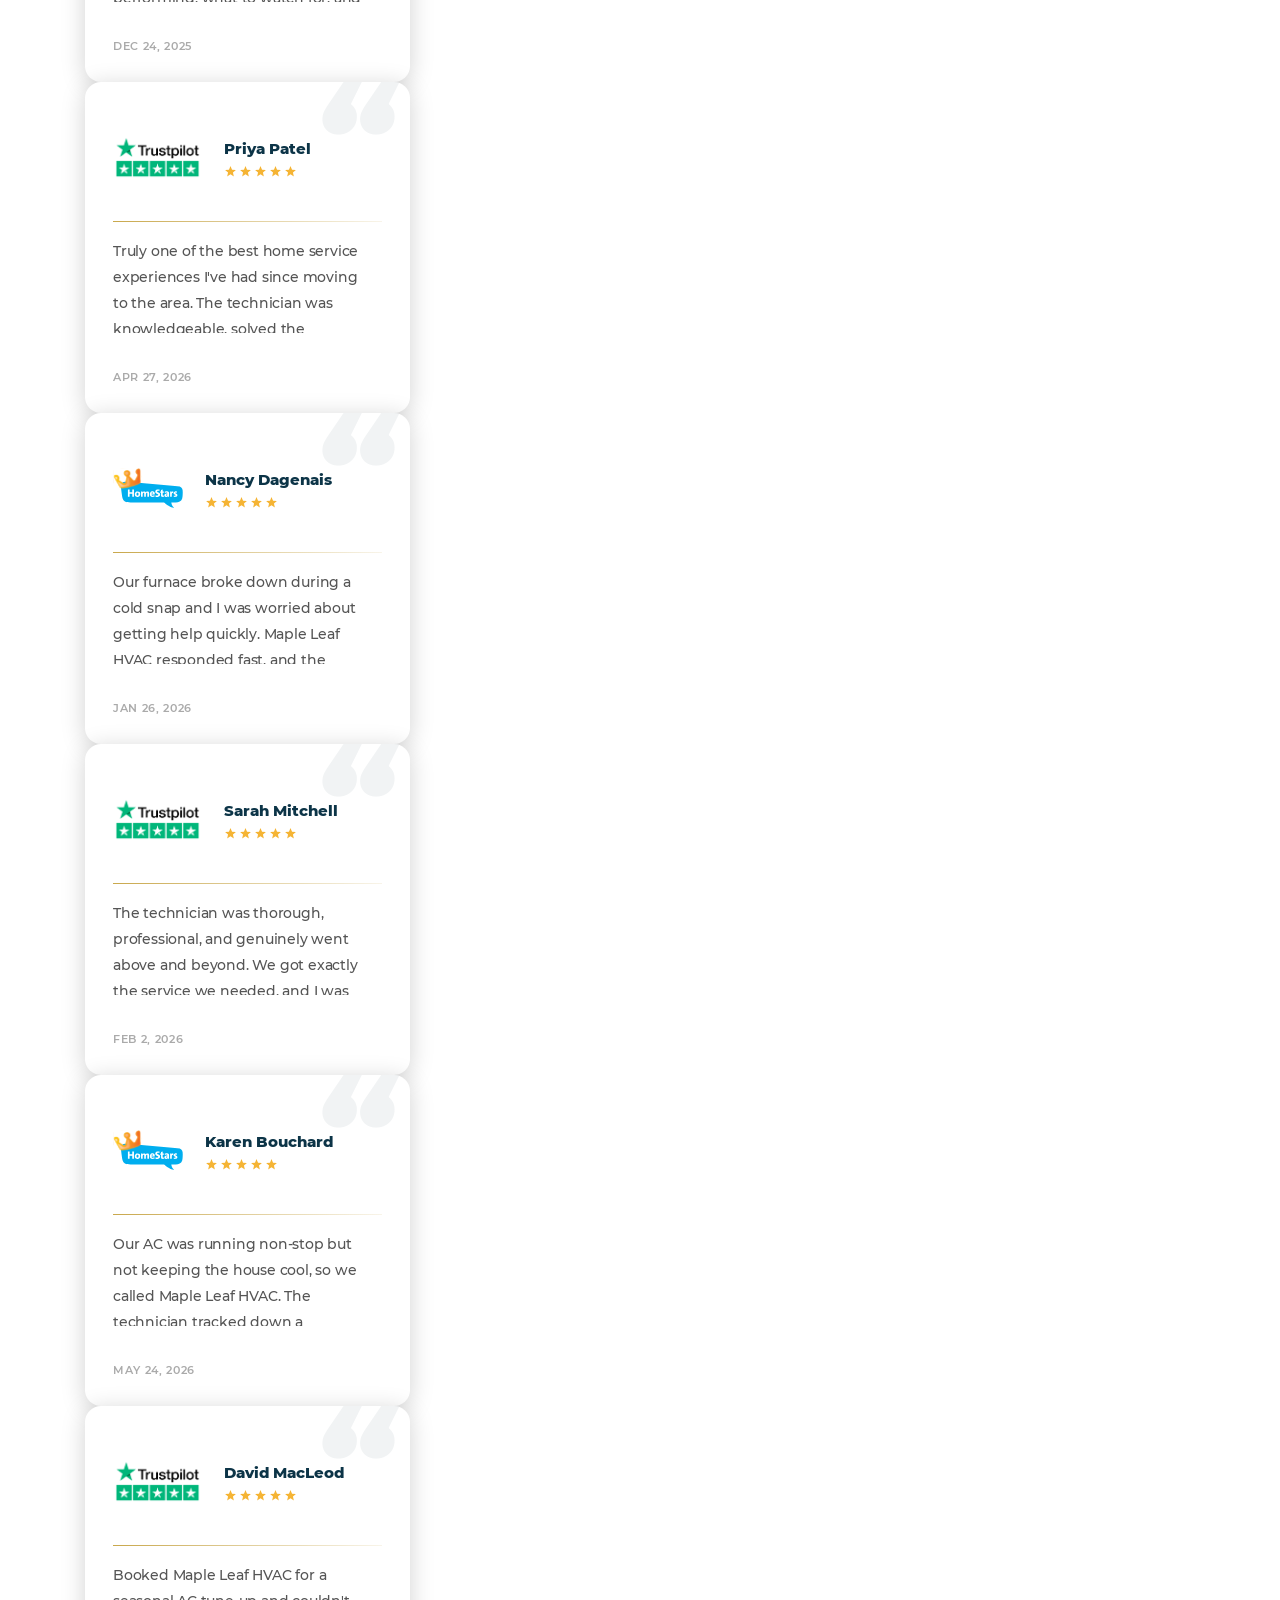
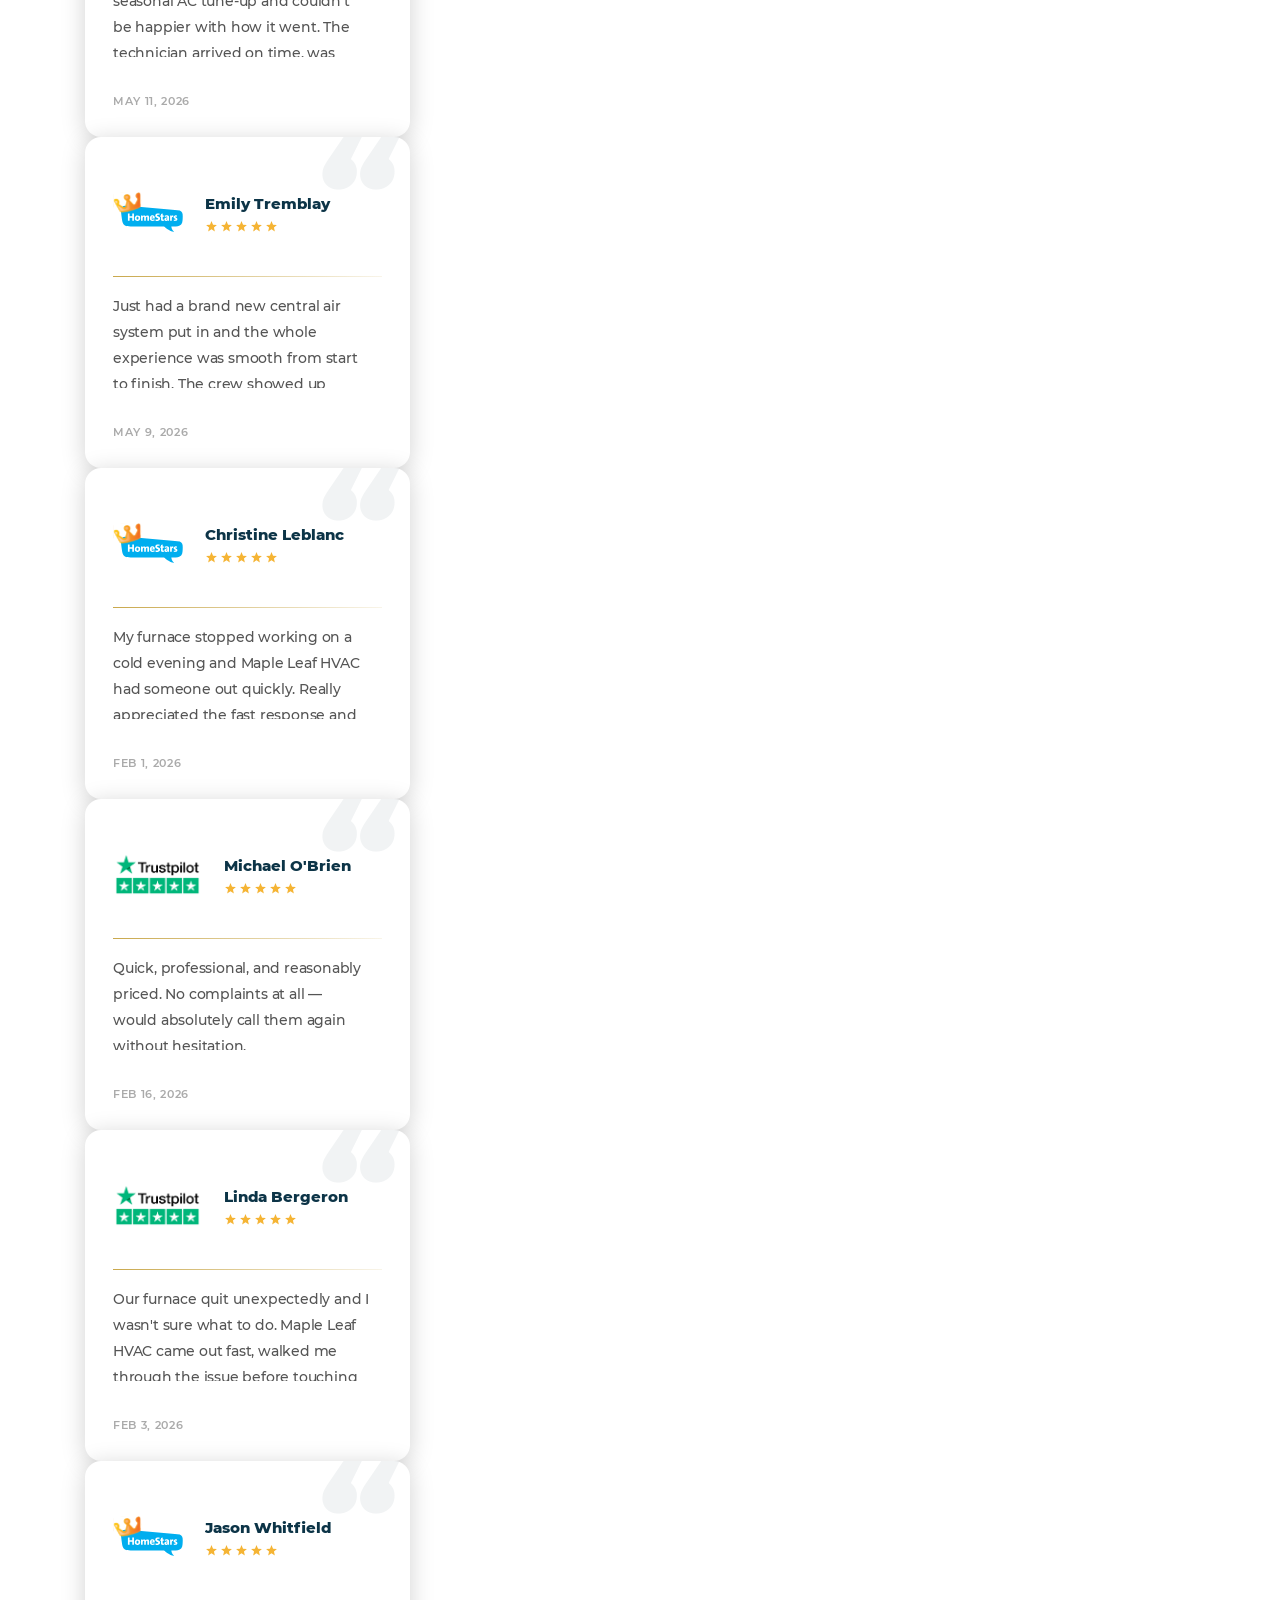
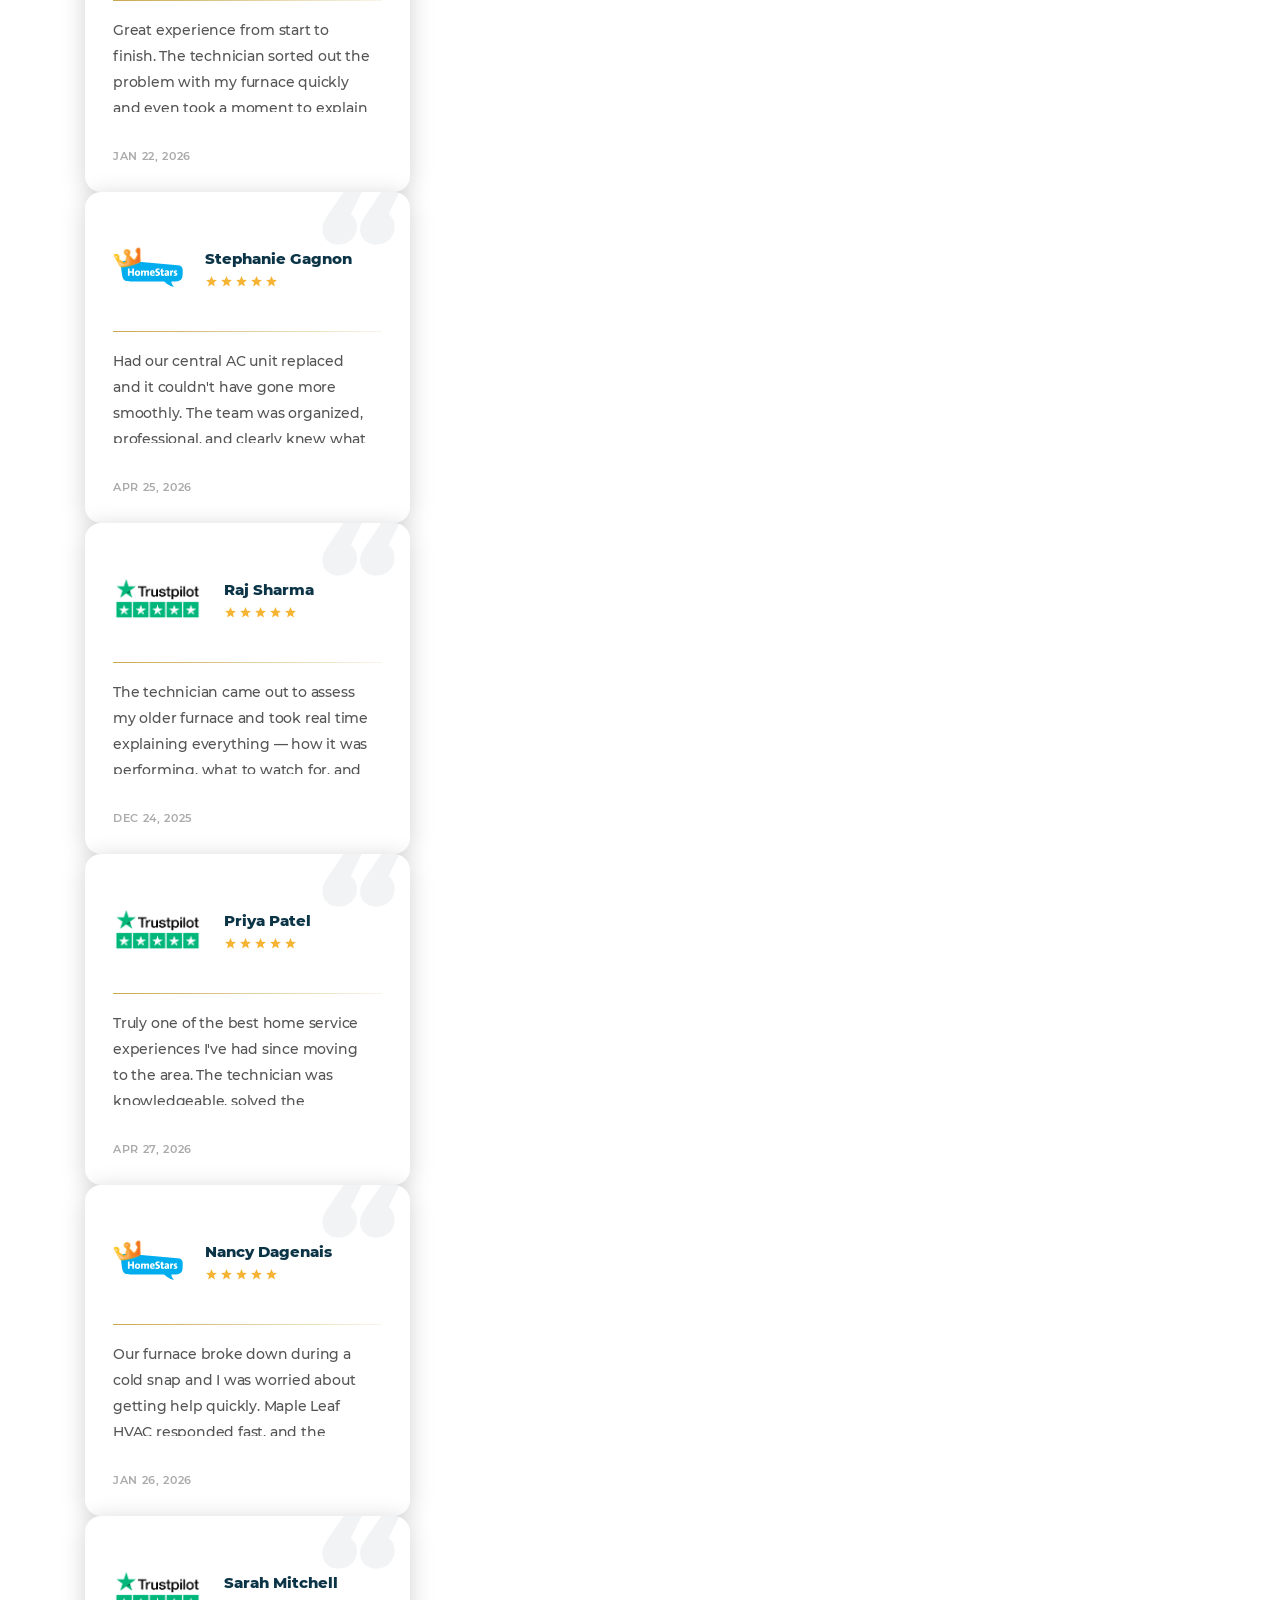
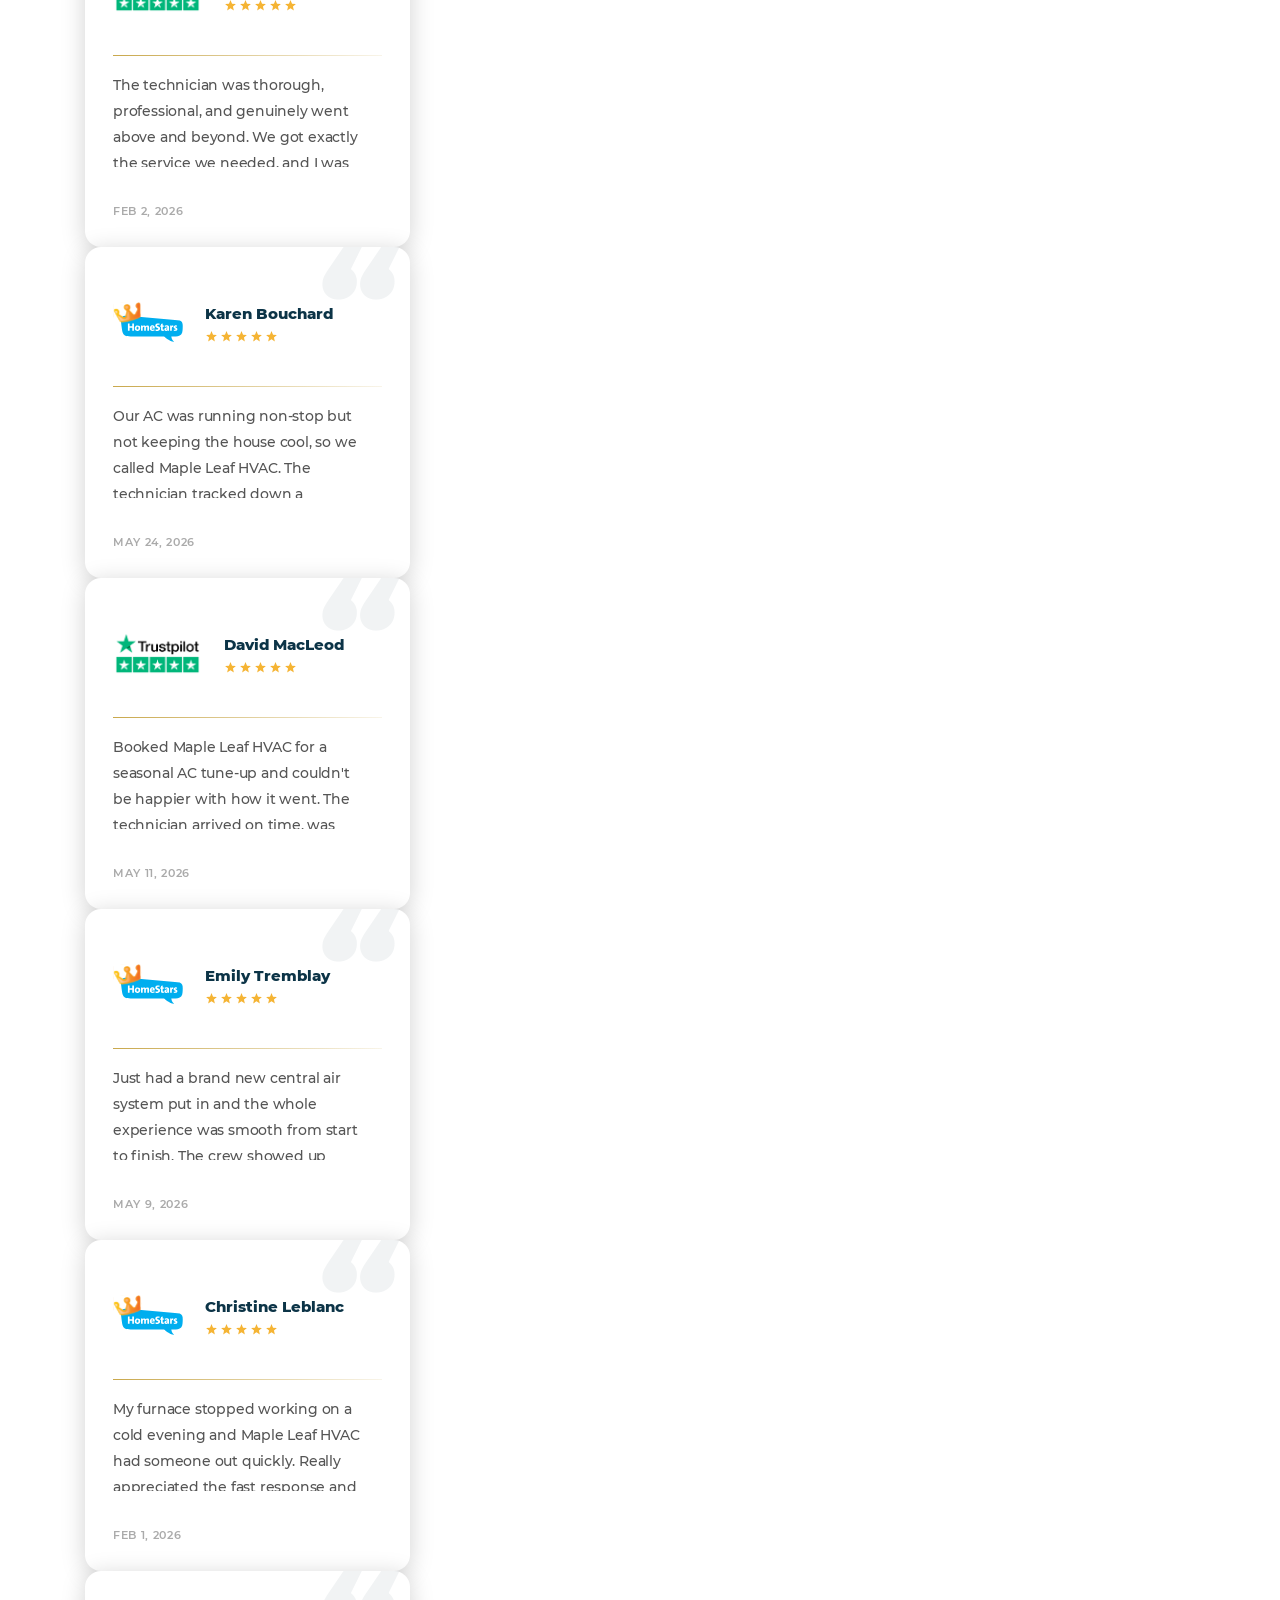
==== commit ac5efa29: "Add Google Reviews slider section and merge with testimonials header - Created new grev section with" ====
--- a/index.html
+++ b/index.html
@@ -1,14 +1,314 @@
-<!DOCTYPE html>
+﻿<!DOCTYPE html>
 <html lang="en">
 <head>
   <meta charset="UTF-8">
   <meta name="viewport" content="width=device-width, initial-scale=1.0">
   <title>Maple Leaf Plumber</title>
   <link rel="preconnect" href="https://fonts.googleapis.com">
-  <link rel="stylesheet" href="https://fonts.googleapis.com/css2?family=Poppins:wght@400;500;600;700;800&display=swap">
+  <link rel="stylesheet" href="https://fonts.googleapis.com/css2?family=Poppins:wght@400;500;600;700;800&family=Montserrat:ital,wght@0,300;0,400;0,500;0,600;0,700;0,800;0,900;1,700;1,800;1,900&display=swap">
   <link rel="stylesheet" href="https://cdn.jsdelivr.net/npm/@splidejs/splide@4.1.4/dist/css/splide-core.min.css">
   <link rel="stylesheet" href="https://unpkg.com/leaflet@1.9.4/dist/leaflet.css"/>
   <link rel="stylesheet" href="header-footer.css">
+  <style>
+    /* ─── GOOGLE REVIEWS SECTION ─────────────────────────── */
+    .grev {
+      background: #fff;
+      padding: 2rem 0 2.5rem;
+      position: relative;
+      overflow: hidden;
+      font-family: 'Montserrat', sans-serif;
+    }
+    .grev::before { display: none; }
+    .grev__bg-quote {
+      position: absolute;
+      top: -4rem; left: -2rem;
+      font-size: 50rem;
+      line-height: 1;
+      font-weight: 900;
+      font-style: italic;
+      color: rgba(12,52,71,0.04);
+      pointer-events: none;
+      user-select: none;
+    }
+    .grev__header {
+      display: flex;
+      align-items: flex-end;
+      justify-content: space-between;
+      gap: 4rem;
+      margin-bottom: 6.4rem;
+      flex-wrap: wrap;
+    }
+    .grev__left { flex: 1; min-width: 28rem; }
+    .grev__badge {
+      display: inline-flex;
+      align-items: center;
+      gap: 0.9rem;
+      border: 0.1rem solid rgba(201,168,76,0.45);
+      border-radius: 0.6rem;
+      padding: 0.7rem 1.6rem 0.7rem 1.2rem;
+      margin-bottom: 2.4rem;
+      background: rgba(201,168,76,0.07);
+    }
+    .grev__badge svg { width: 1.6rem; height: 1.6rem; flex-shrink: 0; }
+    .grev__badge span {
+      font-size: 1.1rem;
+      font-weight: 700;
+      letter-spacing: 0.14em;
+      text-transform: uppercase;
+      color: #0c3447;
+    }
+    .grev__title {
+      font-size: 5.2rem;
+      font-weight: 900;
+      font-style: italic;
+      text-transform: uppercase;
+      color: #0c3447;
+      line-height: 1.05;
+      letter-spacing: -0.02em;
+      margin-bottom: 1.6rem;
+    }
+    .grev__title em { color: #E1251B; font-style: italic; }
+    .grev__rule {
+      display: none;
+      margin-bottom: 1.8rem;
+    }
+    .grev__sub {
+      font-size: 1.4rem;
+      font-weight: 400;
+      color: #757a7f;
+      line-height: 2.2rem;
+      max-width: 42rem;
+    }
+    .grev__score {
+      flex-shrink: 0;
+      background: #0c3447;
+      border: 0.1rem solid rgba(0,0,0,0.08);
+      border-radius: 1.6rem;
+      padding: 2.8rem 3.2rem;
+      display: flex;
+      flex-direction: column;
+      align-items: center;
+      gap: 1.2rem;
+      min-width: 20rem;
+    }
+    .grev__score-num {
+      font-size: 7rem;
+      font-weight: 900;
+      color: #fff;
+      line-height: 1;
+      letter-spacing: -0.04em;
+    }
+    .grev__score-stars { display: flex; gap: 0.4rem; }
+    .grev__score-stars svg { width: 2rem; height: 2rem; }
+    .grev__score-label {
+      font-size: 1.15rem;
+      font-weight: 600;
+      color: rgba(255,255,255,0.55);
+      letter-spacing: 0.04em;
+      text-transform: uppercase;
+      text-align: center;
+    }
+    .grev__score-glogo {
+      display: flex;
+      align-items: center;
+      gap: 0.7rem;
+      border-top: 0.1rem solid rgba(255,255,255,0.12);
+      padding-top: 1.2rem;
+      width: 100%;
+      justify-content: center;
+    }
+    .grev__score-glogo svg { width: 1.6rem; height: 1.6rem; }
+    .grev__score-glogo span {
+      font-size: 1.1rem;
+      font-weight: 700;
+      color: rgba(255,255,255,0.5);
+      letter-spacing: 0.06em;
+      text-transform: uppercase;
+    }
+    .grev__slider { margin-bottom: 5.6rem; margin-top: 4rem; }
+    #splide-grev .splide__track { padding-bottom: 8rem; }
+    #splide-grev .splide__arrow { bottom: -2rem; top: auto; }
+    #splide-grev .splide__arrow--prev { left: 30rem; }
+    #splide-grev .splide__arrow--next { right: 30rem; }
+    #splide-grev .splide__slide { display: flex; }
+    #splide-grev .grev__card { width: 100%; }
+    @media (max-width: 580px) {
+      .grev__title { font-size: 3.6rem; }
+    }
+    .grev__card {
+      background: #fff;
+      border-radius: 1.6rem;
+      overflow: hidden;
+      transition: transform 0.28s cubic-bezier(.34,1.46,.64,1), box-shadow 0.28s ease;
+      box-shadow: 0 0.4rem 2.4rem rgba(0,0,0,0.18);
+    }
+    .grev__card:hover {
+      transform: translateY(-0.5rem);
+      box-shadow: 0 1.6rem 5rem rgba(0,0,0,0.28);
+    }
+    .gc-visual__score-big {
+      font-size: 8rem;
+      font-weight: 900;
+      color: #fff;
+      line-height: 1;
+      letter-spacing: -0.04em;
+      font-family: 'Montserrat', sans-serif;
+    }
+    .gc-visual__stars { display: flex; gap: 0.5rem; }
+    .gc-visual__stars svg { width: 2.4rem; height: 2.4rem; }
+    .gc-visual__label {
+      font-size: 1.2rem;
+      font-weight: 600;
+      color: rgba(255,255,255,0.5);
+      text-align: center;
+      text-transform: uppercase;
+      letter-spacing: 0.1em;
+      line-height: 1.7;
+      font-family: 'Montserrat', sans-serif;
+    }
+    .gc-visual__rule {
+      width: 4rem;
+      height: 0.2rem;
+      background: linear-gradient(90deg, #C9A84C, #f5b434);
+    }
+    .gc-body {
+      padding: 2.8rem 2.8rem 2rem;
+      display: flex;
+      flex-direction: column;
+      gap: 1.6rem;
+      position: relative;
+      min-height: 30rem;
+      padding-bottom: 7rem;
+    }
+    .gc-body::before {
+      content: '\201C';
+      position: absolute;
+      top: -1.5rem;
+      right: 1.8rem;
+      font-size: 13rem;
+      line-height: 1;
+      font-weight: 900;
+      font-style: italic;
+      color: rgba(12,52,71,0.06);
+      pointer-events: none;
+      user-select: none;
+    }
+    .gc-top {
+      display: flex;
+      align-items: center;
+      gap: 1.4rem;
+      position: relative;
+      z-index: 1;
+      height: 9.5rem;
+    }
+    .gc-avatar {
+      width: 7rem;
+      height: 7rem;
+      object-fit: contain;
+      display: block;
+      flex-shrink: 0;
+    }
+    .gc-avatar[src*="trustpilot"] {
+      width: 8.9rem;
+      height: 8.9rem;
+    }
+    .gc-info { flex: 1; min-width: 0; margin-left: 0.8rem; }
+    .gc-name {
+      font-size: 1.45rem;
+      font-weight: 800;
+      color: #0c3447;
+      white-space: nowrap;
+      overflow: hidden;
+      text-overflow: ellipsis;
+      margin-bottom: 0.4rem;
+      font-family: 'Montserrat', sans-serif;
+    }
+    .gc-meta { display: flex; align-items: center; gap: 0.9rem; }
+    .gc-stars { display: flex; gap: 0.2rem; }
+    .gc-stars svg { width: 1.3rem; height: 1.3rem; }
+    .gc-glogo { display: none; }
+    .gc-divider {
+      height: 0.1rem;
+      background: linear-gradient(90deg, #C9A84C, rgba(201,168,76,0.12));
+      position: relative;
+      z-index: 1;
+    }
+    .gc-text {
+      font-size: 1.4rem;
+      font-weight: 500;
+      line-height: 2.6rem;
+      letter-spacing: -0.02rem;
+      color: #555;
+      height: 9.5rem;
+      overflow-y: auto;
+      padding-right: 1.2rem;
+      position: relative;
+      z-index: 1;
+      font-family: 'Montserrat', sans-serif;
+    }
+    .gc-text::-webkit-scrollbar { width: 0.4rem; border-radius: 0.8rem; background: #ebebeb; }
+    .gc-text::-webkit-scrollbar-thumb { background: #C9A84C; border-radius: 0.8rem; }
+    .gc-text::-webkit-scrollbar-track { background: #f5f5f5; border-radius: 0.8rem; }
+    .gc-date {
+      position: absolute;
+      bottom: 2.4rem;
+      left: 2.8rem;
+      right: 2.8rem;
+      font-size: 1.1rem;
+      font-weight: 600;
+      color: #aaa;
+      text-transform: uppercase;
+      letter-spacing: 0.06em;
+      padding-top: 1.2rem;
+      border-top: none;
+      z-index: 1;
+      font-family: 'Montserrat', sans-serif;
+    }
+    .grev__cta { text-align: center; }
+    .grev__cta-btn {
+      display: inline-flex;
+      align-items: center;
+      gap: 1.2rem;
+      height: 5.2rem;
+      padding: 0 3.6rem;
+      background: #0c3447;
+      color: #fff;
+      font-family: 'Montserrat', sans-serif;
+      font-size: 1.3rem;
+      font-weight: 800;
+      font-style: italic;
+      text-transform: uppercase;
+      letter-spacing: 0.1em;
+      border-radius: 0.8rem;
+      border: none;
+      cursor: pointer;
+      text-decoration: none;
+      transition: all 0.25s ease;
+      position: relative;
+      overflow: hidden;
+    }
+    .grev__cta-btn::before {
+      content: '';
+      position: absolute;
+      inset: 0;
+      background: linear-gradient(135deg, #C9A84C, #f5b434);
+      opacity: 0;
+      transition: opacity 0.25s ease;
+    }
+    .grev__cta-btn:hover {
+      color: #0c3447;
+      transform: translateY(-0.2rem);
+      box-shadow: 0 0.8rem 2.4rem rgba(201,168,76,0.35);
+    }
+    .grev__cta-btn:hover::before { opacity: 1; }
+    .grev__cta-btn > * { position: relative; z-index: 1; }
+    .grev__cta-btn svg { width: 1.8rem; height: 1.8rem; }
+    @media (max-width: 768px) {
+      .grev { padding: 7rem 0 8rem; }
+      .grev__title { font-size: 3.8rem; }
+      .grev__header { flex-direction: column; align-items: flex-start; }
+    }
+  </style>
 </head>
 <body>
 
@@ -369,6 +669,7 @@
     <!-- Slide 4: 3-month protection plan -->
     <div class="hero-slide hs4-slide">
       <div class="hs4-bg"></div>
+      <h2 class="hs4-title">In addition to the warranty<br>for repairs and spare part</h2>
       <div class="hs4-offer">
         <div class="hs4-offer-content">
           <span class="hs4-get">GET</span>
@@ -382,7 +683,6 @@
         </div>
       </div>
       <div class="hs4-container">
-        <h2 class="hs4-title">In addition to the warranty<br>for repairs and spare part</h2>
         <div class="hs4-starburst">
           <img src="HVCA_image/for-free.svg" alt="For Free" class="hs4-starburst-svg">
         </div>
@@ -424,6 +724,14 @@
     <button class="hs-arrow hs-arrow--prev">&#8249;</button>
     <button class="hs-arrow hs-arrow--next">&#8250;</button>
 
+  </div>
+
+  <div class="hero-dots">
+    <button class="hero-dot is-active" data-idx="0"></button>
+    <button class="hero-dot" data-idx="1"></button>
+    <button class="hero-dot" data-idx="2"></button>
+    <button class="hero-dot" data-idx="3"></button>
+    <button class="hero-dot" data-idx="4"></button>
   </div>
 
   <!-- ===== BRANDS ===== -->
@@ -1053,7 +1361,8 @@
   </section>
 
   <!-- ===== TESTIMONIALS ===== -->
-  <section class="testimonials">
+  <section class="testimonials grev">
+    <div class="grev__bg-quote">"</div>
     <div class="container">
       <div class="testimonials__header">
         <h2 class="testimonials__title h2-t">See what people are saying about our professional HVAC service</h2>
@@ -1066,206 +1375,151 @@
             <i class="icon-star"></i>
             <i class="icon-star"></i>
             <i class="icon-star"></i>
+            <p class="testimonials__subtitle s4-t" style="margin-top:0.6rem;">Hundreds of verified reviews</p>
           </span>
-          <p class="testimonials__subtitle s4-t">Hundreds of verified reviews</p>
           <img src="HVCA_image/trustpilot-logo-png_seeklogo-619595 (1).png" alt="Trustpilot" style="width:24rem;height:10rem;object-fit:contain;margin-top:1.4rem;grid-area:img-2;">
         </div>
       </div>
 
-      <div class="testimonials__wrap splide" id="splide-testimonials">
+      <!-- SLIDER -->
+      <div class="grev__slider splide" id="splide-grev">
         <div class="splide__track">
           <ul class="splide__list">
 
-            <li class="testimonial splide__slide">
-              <div class="testimonial__header">
-                <div class="testimonial__logo">
-                  <img src="HVCA_image/homestarsBig (1).svg" alt="HomeStars" style="width:7.8rem;height:4rem;object-fit:contain;">
-                </div>
-                <div class="testimonial__caption">
-                  <div class="testimonial__name s1-t">Sarah Mitchell</div>
-                  <div class="testimonial__rate">
-                    <i class="icon-star"></i><i class="icon-star"></i><i class="icon-star"></i><i class="icon-star"></i><i class="icon-star"></i>
+            <li class="splide__slide">
+              <div class="grev__card">
+                <div class="gc-body">
+                  <div class="gc-top">
+                    <img class="gc-avatar" src="HVCA_image/trustpilot-logo-png_seeklogo-619595 (1).png" alt="Trustpilot">
+                    <div class="gc-info">
+                      <div class="gc-name">Sarah Mitchell</div>
+                      <div class="gc-meta">
+                        <div class="gc-stars">
+                          <svg viewBox="0 0 24 24" fill="#f5b434"><path d="M12 17.27L18.18 21l-1.64-7.03L22 9.24l-7.19-.61L12 2 9.19 8.63 2 9.24l5.46 4.73L5.82 21z"/></svg>
+                          <svg viewBox="0 0 24 24" fill="#f5b434"><path d="M12 17.27L18.18 21l-1.64-7.03L22 9.24l-7.19-.61L12 2 9.19 8.63 2 9.24l5.46 4.73L5.82 21z"/></svg>
+                          <svg viewBox="0 0 24 24" fill="#f5b434"><path d="M12 17.27L18.18 21l-1.64-7.03L22 9.24l-7.19-.61L12 2 9.19 8.63 2 9.24l5.46 4.73L5.82 21z"/></svg>
+                          <svg viewBox="0 0 24 24" fill="#f5b434"><path d="M12 17.27L18.18 21l-1.64-7.03L22 9.24l-7.19-.61L12 2 9.19 8.63 2 9.24l5.46 4.73L5.82 21z"/></svg>
+                          <svg viewBox="0 0 24 24" fill="#f5b434"><path d="M12 17.27L18.18 21l-1.64-7.03L22 9.24l-7.19-.61L12 2 9.19 8.63 2 9.24l5.46 4.73L5.82 21z"/></svg>
+                        </div>
+                      </div>
+                    </div>
+                    <svg class="gc-glogo" viewBox="0 0 48 48" xmlns="http://www.w3.org/2000/svg"><path fill="#EA4335" d="M24 9.5c3.54 0 6.71 1.22 9.21 3.6l6.85-6.85C35.9 2.38 30.47 0 24 0 14.62 0 6.51 5.38 2.56 13.22l7.98 6.19C12.43 13.72 17.74 9.5 24 9.5z"/><path fill="#4285F4" d="M46.98 24.55c0-1.57-.15-3.09-.38-4.55H24v9.02h12.94c-.58 2.96-2.26 5.48-4.78 7.18l7.73 6c4.51-4.18 7.09-10.36 7.09-17.65z"/><path fill="#FBBC05" d="M10.53 28.59c-.48-1.45-.76-2.99-.76-4.59s.27-3.14.76-4.59l-7.98-6.19C.92 16.46 0 20.12 0 24c0 3.88.92 7.54 2.56 10.78l7.97-6.19z"/><path fill="#34A853" d="M24 48c6.48 0 11.93-2.13 15.89-5.81l-7.73-6c-2.18 1.48-4.97 2.31-8.16 2.31-6.26 0-11.57-4.22-13.47-9.91l-7.98 6.19C6.51 42.62 14.62 48 24 48z"/></svg>
                   </div>
+                  <div class="gc-divider"></div>
+                  <p class="gc-text">The technician was thorough, professional, and genuinely went above and beyond. We got exactly the service we needed, and I was impressed by how respectful and efficient he was throughout. Highly recommend this team!</p>
+                  <div class="gc-date">Feb 2, 2026</div>
                 </div>
               </div>
-              <p class="testimonial__text body2-t">The technician was thorough, professional, and genuinely went above and beyond. We got exactly the service we needed, and I was impressed by how respectful and efficient he was throughout. Highly recommend this team!</p>
-              <span class="testimonial__date body2-t">Feb 2, 2026</span>
             </li>
 
-            <li class="testimonial splide__slide">
-              <div class="testimonial__header">
-                <div class="testimonial__logo">
-                  <img src="HVCA_image/trustpilot-logo-png_seeklogo-619595 (1).png" alt="Trustpilot" style="width:20rem;height:8rem;object-fit:contain;">
-                </div>
-                <div class="testimonial__caption">
-                  <div class="testimonial__name s1-t">Karen Bouchard</div>
-                  <div class="testimonial__rate">
-                    <i class="icon-star"></i><i class="icon-star"></i><i class="icon-star"></i><i class="icon-star"></i><i class="icon-star"></i>
-                  </div>
-                </div>
-              </div>
-              <p class="testimonial__text body2-t">Our AC was running non-stop but not keeping the house cool, so we called Maple Leaf HVAC. The technician tracked down a refrigerant leak and had it fixed the same day, then recharged the system and verified the airflow throughout the house. It's been working great ever since.</p>
-              <span class="testimonial__date body2-t">May 24, 2026</span>
+            <!-- Card 2 -->
+            <li class="splide__slide">
+              <div class="grev__card"><div class="gc-body">
+                <div class="gc-top"><img class="gc-avatar" src="HVCA_image/homestarsBig (1).svg" alt="HomeStars"><div class="gc-info"><div class="gc-name">Karen Bouchard</div><div class="gc-meta"><div class="gc-stars"><svg viewBox="0 0 24 24" fill="#f5b434"><path d="M12 17.27L18.18 21l-1.64-7.03L22 9.24l-7.19-.61L12 2 9.19 8.63 2 9.24l5.46 4.73L5.82 21z"/></svg><svg viewBox="0 0 24 24" fill="#f5b434"><path d="M12 17.27L18.18 21l-1.64-7.03L22 9.24l-7.19-.61L12 2 9.19 8.63 2 9.24l5.46 4.73L5.82 21z"/></svg><svg viewBox="0 0 24 24" fill="#f5b434"><path d="M12 17.27L18.18 21l-1.64-7.03L22 9.24l-7.19-.61L12 2 9.19 8.63 2 9.24l5.46 4.73L5.82 21z"/></svg><svg viewBox="0 0 24 24" fill="#f5b434"><path d="M12 17.27L18.18 21l-1.64-7.03L22 9.24l-7.19-.61L12 2 9.19 8.63 2 9.24l5.46 4.73L5.82 21z"/></svg><svg viewBox="0 0 24 24" fill="#f5b434"><path d="M12 17.27L18.18 21l-1.64-7.03L22 9.24l-7.19-.61L12 2 9.19 8.63 2 9.24l5.46 4.73L5.82 21z"/></svg></div></div></div><svg class="gc-glogo" viewBox="0 0 48 48" xmlns="http://www.w3.org/2000/svg"><path fill="#EA4335" d="M24 9.5c3.54 0 6.71 1.22 9.21 3.6l6.85-6.85C35.9 2.38 30.47 0 24 0 14.62 0 6.51 5.38 2.56 13.22l7.98 6.19C12.43 13.72 17.74 9.5 24 9.5z"/><path fill="#4285F4" d="M46.98 24.55c0-1.57-.15-3.09-.38-4.55H24v9.02h12.94c-.58 2.96-2.26 5.48-4.78 7.18l7.73 6c4.51-4.18 7.09-10.36 7.09-17.65z"/><path fill="#FBBC05" d="M10.53 28.59c-.48-1.45-.76-2.99-.76-4.59s.27-3.14.76-4.59l-7.98-6.19C.92 16.46 0 20.12 0 24c0 3.88.92 7.54 2.56 10.78l7.97-6.19z"/><path fill="#34A853" d="M24 48c6.48 0 11.93-2.13 15.89-5.81l-7.73-6c-2.18 1.48-4.97 2.31-8.16 2.31-6.26 0-11.57-4.22-13.47-9.91l-7.98 6.19C6.51 42.62 14.62 48 24 48z"/></svg></div>
+                <div class="gc-divider"></div>
+                <p class="gc-text">Our AC was running non-stop but not keeping the house cool, so we called Maple Leaf HVAC. The technician tracked down a refrigerant leak and had it fixed the same day, then recharged the system and verified the airflow throughout the house. It's been working great ever since.</p>
+                <div class="gc-date">May 24, 2026</div>
+              </div></div>
             </li>
 
-            <li class="testimonial splide__slide">
-              <div class="testimonial__header">
-                <div class="testimonial__logo">
-                  <img src="HVCA_image/homestarsBig (1).svg" alt="HomeStars" style="width:7.8rem;height:4rem;object-fit:contain;">
-                </div>
-                <div class="testimonial__caption">
-                  <div class="testimonial__name s1-t">David MacLeod</div>
-                  <div class="testimonial__rate">
-                    <i class="icon-star"></i><i class="icon-star"></i><i class="icon-star"></i><i class="icon-star"></i><i class="icon-star"></i>
-                  </div>
-                </div>
-              </div>
-              <p class="testimonial__text body2-t">Booked Maple Leaf HVAC for a seasonal AC tune-up and couldn't be happier with how it went. The technician arrived on time, was friendly and thorough, and didn't leave until everything was running the way it should. Our system feels like new.</p>
-              <span class="testimonial__date body2-t">May 11, 2026</span>
+            <!-- Card 3 -->
+            <li class="splide__slide">
+              <div class="grev__card"><div class="gc-body">
+                <div class="gc-top"><img class="gc-avatar" src="HVCA_image/trustpilot-logo-png_seeklogo-619595 (1).png" alt="Trustpilot"><div class="gc-info"><div class="gc-name">David MacLeod</div><div class="gc-meta"><div class="gc-stars"><svg viewBox="0 0 24 24" fill="#f5b434"><path d="M12 17.27L18.18 21l-1.64-7.03L22 9.24l-7.19-.61L12 2 9.19 8.63 2 9.24l5.46 4.73L5.82 21z"/></svg><svg viewBox="0 0 24 24" fill="#f5b434"><path d="M12 17.27L18.18 21l-1.64-7.03L22 9.24l-7.19-.61L12 2 9.19 8.63 2 9.24l5.46 4.73L5.82 21z"/></svg><svg viewBox="0 0 24 24" fill="#f5b434"><path d="M12 17.27L18.18 21l-1.64-7.03L22 9.24l-7.19-.61L12 2 9.19 8.63 2 9.24l5.46 4.73L5.82 21z"/></svg><svg viewBox="0 0 24 24" fill="#f5b434"><path d="M12 17.27L18.18 21l-1.64-7.03L22 9.24l-7.19-.61L12 2 9.19 8.63 2 9.24l5.46 4.73L5.82 21z"/></svg><svg viewBox="0 0 24 24" fill="#f5b434"><path d="M12 17.27L18.18 21l-1.64-7.03L22 9.24l-7.19-.61L12 2 9.19 8.63 2 9.24l5.46 4.73L5.82 21z"/></svg></div></div></div><svg class="gc-glogo" viewBox="0 0 48 48" xmlns="http://www.w3.org/2000/svg"><path fill="#EA4335" d="M24 9.5c3.54 0 6.71 1.22 9.21 3.6l6.85-6.85C35.9 2.38 30.47 0 24 0 14.62 0 6.51 5.38 2.56 13.22l7.98 6.19C12.43 13.72 17.74 9.5 24 9.5z"/><path fill="#4285F4" d="M46.98 24.55c0-1.57-.15-3.09-.38-4.55H24v9.02h12.94c-.58 2.96-2.26 5.48-4.78 7.18l7.73 6c4.51-4.18 7.09-10.36 7.09-17.65z"/><path fill="#FBBC05" d="M10.53 28.59c-.48-1.45-.76-2.99-.76-4.59s.27-3.14.76-4.59l-7.98-6.19C.92 16.46 0 20.12 0 24c0 3.88.92 7.54 2.56 10.78l7.97-6.19z"/><path fill="#34A853" d="M24 48c6.48 0 11.93-2.13 15.89-5.81l-7.73-6c-2.18 1.48-4.97 2.31-8.16 2.31-6.26 0-11.57-4.22-13.47-9.91l-7.98 6.19C6.51 42.62 14.62 48 24 48z"/></svg></div>
+                <div class="gc-divider"></div>
+                <p class="gc-text">Booked Maple Leaf HVAC for a seasonal AC tune-up and couldn't be happier with how it went. The technician arrived on time, was friendly and thorough, and didn't leave until everything was running the way it should. Our system feels like new.</p>
+                <div class="gc-date">May 11, 2026</div>
+              </div></div>
             </li>
 
-            <li class="testimonial splide__slide">
-              <div class="testimonial__header">
-                <div class="testimonial__logo">
-                  <img src="HVCA_image/trustpilot-logo-png_seeklogo-619595 (1).png" alt="Trustpilot" style="width:20rem;height:8rem;object-fit:contain;">
-                </div>
-                <div class="testimonial__caption">
-                  <div class="testimonial__name s1-t">Emily Tremblay</div>
-                  <div class="testimonial__rate">
-                    <i class="icon-star"></i><i class="icon-star"></i><i class="icon-star"></i><i class="icon-star"></i><i class="icon-star"></i>
-                  </div>
-                </div>
-              </div>
-              <p class="testimonial__text body2-t">Just had a brand new central air system put in and the whole experience was smooth from start to finish. The crew showed up when they said they would, kept everything tidy, and wrapped up right on schedule. Very satisfied.</p>
-              <span class="testimonial__date body2-t">May 9, 2026</span>
+            <!-- Card 4 -->
+            <li class="splide__slide">
+              <div class="grev__card"><div class="gc-body">
+                <div class="gc-top"><img class="gc-avatar" src="HVCA_image/homestarsBig (1).svg" alt="HomeStars"><div class="gc-info"><div class="gc-name">Emily Tremblay</div><div class="gc-meta"><div class="gc-stars"><svg viewBox="0 0 24 24" fill="#f5b434"><path d="M12 17.27L18.18 21l-1.64-7.03L22 9.24l-7.19-.61L12 2 9.19 8.63 2 9.24l5.46 4.73L5.82 21z"/></svg><svg viewBox="0 0 24 24" fill="#f5b434"><path d="M12 17.27L18.18 21l-1.64-7.03L22 9.24l-7.19-.61L12 2 9.19 8.63 2 9.24l5.46 4.73L5.82 21z"/></svg><svg viewBox="0 0 24 24" fill="#f5b434"><path d="M12 17.27L18.18 21l-1.64-7.03L22 9.24l-7.19-.61L12 2 9.19 8.63 2 9.24l5.46 4.73L5.82 21z"/></svg><svg viewBox="0 0 24 24" fill="#f5b434"><path d="M12 17.27L18.18 21l-1.64-7.03L22 9.24l-7.19-.61L12 2 9.19 8.63 2 9.24l5.46 4.73L5.82 21z"/></svg><svg viewBox="0 0 24 24" fill="#f5b434"><path d="M12 17.27L18.18 21l-1.64-7.03L22 9.24l-7.19-.61L12 2 9.19 8.63 2 9.24l5.46 4.73L5.82 21z"/></svg></div></div></div><svg class="gc-glogo" viewBox="0 0 48 48" xmlns="http://www.w3.org/2000/svg"><path fill="#EA4335" d="M24 9.5c3.54 0 6.71 1.22 9.21 3.6l6.85-6.85C35.9 2.38 30.47 0 24 0 14.62 0 6.51 5.38 2.56 13.22l7.98 6.19C12.43 13.72 17.74 9.5 24 9.5z"/><path fill="#4285F4" d="M46.98 24.55c0-1.57-.15-3.09-.38-4.55H24v9.02h12.94c-.58 2.96-2.26 5.48-4.78 7.18l7.73 6c4.51-4.18 7.09-10.36 7.09-17.65z"/><path fill="#FBBC05" d="M10.53 28.59c-.48-1.45-.76-2.99-.76-4.59s.27-3.14.76-4.59l-7.98-6.19C.92 16.46 0 20.12 0 24c0 3.88.92 7.54 2.56 10.78l7.97-6.19z"/><path fill="#34A853" d="M24 48c6.48 0 11.93-2.13 15.89-5.81l-7.73-6c-2.18 1.48-4.97 2.31-8.16 2.31-6.26 0-11.57-4.22-13.47-9.91l-7.98 6.19C6.51 42.62 14.62 48 24 48z"/></svg></div>
+                <div class="gc-divider"></div>
+                <p class="gc-text">Just had a brand new central air system put in and the whole experience was smooth from start to finish. The crew showed up when they said they would, kept everything tidy, and wrapped up right on schedule. Very satisfied.</p>
+                <div class="gc-date">May 9, 2026</div>
+              </div></div>
             </li>
 
-            <li class="testimonial splide__slide">
-              <div class="testimonial__header">
-                <div class="testimonial__logo">
-                  <img src="HVCA_image/homestarsBig (1).svg" alt="HomeStars" style="width:7.8rem;height:4rem;object-fit:contain;">
-                </div>
-                <div class="testimonial__caption">
-                  <div class="testimonial__name s1-t">Christine Leblanc</div>
-                  <div class="testimonial__rate">
-                    <i class="icon-star"></i><i class="icon-star"></i><i class="icon-star"></i><i class="icon-star"></i><i class="icon-star"></i>
-                  </div>
-                </div>
-              </div>
-              <p class="testimonial__text body2-t">My furnace stopped working on a cold evening and Maple Leaf HVAC had someone out quickly. Really appreciated the fast response and the professional attitude.</p>
-              <span class="testimonial__date body2-t">Feb 1, 2026</span>
+            <!-- Card 5 -->
+            <li class="splide__slide">
+              <div class="grev__card"><div class="gc-body">
+                <div class="gc-top"><img class="gc-avatar" src="HVCA_image/homestarsBig (1).svg" alt="HomeStars"><div class="gc-info"><div class="gc-name">Christine Leblanc</div><div class="gc-meta"><div class="gc-stars"><svg viewBox="0 0 24 24" fill="#f5b434"><path d="M12 17.27L18.18 21l-1.64-7.03L22 9.24l-7.19-.61L12 2 9.19 8.63 2 9.24l5.46 4.73L5.82 21z"/></svg><svg viewBox="0 0 24 24" fill="#f5b434"><path d="M12 17.27L18.18 21l-1.64-7.03L22 9.24l-7.19-.61L12 2 9.19 8.63 2 9.24l5.46 4.73L5.82 21z"/></svg><svg viewBox="0 0 24 24" fill="#f5b434"><path d="M12 17.27L18.18 21l-1.64-7.03L22 9.24l-7.19-.61L12 2 9.19 8.63 2 9.24l5.46 4.73L5.82 21z"/></svg><svg viewBox="0 0 24 24" fill="#f5b434"><path d="M12 17.27L18.18 21l-1.64-7.03L22 9.24l-7.19-.61L12 2 9.19 8.63 2 9.24l5.46 4.73L5.82 21z"/></svg><svg viewBox="0 0 24 24" fill="#f5b434"><path d="M12 17.27L18.18 21l-1.64-7.03L22 9.24l-7.19-.61L12 2 9.19 8.63 2 9.24l5.46 4.73L5.82 21z"/></svg></div></div></div><svg class="gc-glogo" viewBox="0 0 48 48" xmlns="http://www.w3.org/2000/svg"><path fill="#EA4335" d="M24 9.5c3.54 0 6.71 1.22 9.21 3.6l6.85-6.85C35.9 2.38 30.47 0 24 0 14.62 0 6.51 5.38 2.56 13.22l7.98 6.19C12.43 13.72 17.74 9.5 24 9.5z"/><path fill="#4285F4" d="M46.98 24.55c0-1.57-.15-3.09-.38-4.55H24v9.02h12.94c-.58 2.96-2.26 5.48-4.78 7.18l7.73 6c4.51-4.18 7.09-10.36 7.09-17.65z"/><path fill="#FBBC05" d="M10.53 28.59c-.48-1.45-.76-2.99-.76-4.59s.27-3.14.76-4.59l-7.98-6.19C.92 16.46 0 20.12 0 24c0 3.88.92 7.54 2.56 10.78l7.97-6.19z"/><path fill="#34A853" d="M24 48c6.48 0 11.93-2.13 15.89-5.81l-7.73-6c-2.18 1.48-4.97 2.31-8.16 2.31-6.26 0-11.57-4.22-13.47-9.91l-7.98 6.19C6.51 42.62 14.62 48 24 48z"/></svg></div>
+                <div class="gc-divider"></div>
+                <p class="gc-text">My furnace stopped working on a cold evening and Maple Leaf HVAC had someone out quickly. Really appreciated the fast response and the professional attitude.</p>
+                <div class="gc-date">Feb 1, 2026</div>
+              </div></div>
             </li>
 
-            <li class="testimonial splide__slide">
-              <div class="testimonial__header">
-                <div class="testimonial__logo">
-                  <img src="HVCA_image/trustpilot-logo-png_seeklogo-619595 (1).png" alt="Trustpilot" style="width:20rem;height:8rem;object-fit:contain;">
-                </div>
-                <div class="testimonial__caption">
-                  <div class="testimonial__name s1-t">Michael O'Brien</div>
-                  <div class="testimonial__rate">
-                    <i class="icon-star"></i><i class="icon-star"></i><i class="icon-star"></i><i class="icon-star"></i><i class="icon-star"></i>
-                  </div>
-                </div>
-              </div>
-              <p class="testimonial__text body2-t">Quick, professional, and reasonably priced. No complaints at all — would absolutely call them again without hesitation.</p>
-              <span class="testimonial__date body2-t">Feb 16, 2026</span>
+            <!-- Card 6 -->
+            <li class="splide__slide">
+              <div class="grev__card"><div class="gc-body">
+                <div class="gc-top"><img class="gc-avatar" src="HVCA_image/trustpilot-logo-png_seeklogo-619595 (1).png" alt="Trustpilot"><div class="gc-info"><div class="gc-name">Michael O'Brien</div><div class="gc-meta"><div class="gc-stars"><svg viewBox="0 0 24 24" fill="#f5b434"><path d="M12 17.27L18.18 21l-1.64-7.03L22 9.24l-7.19-.61L12 2 9.19 8.63 2 9.24l5.46 4.73L5.82 21z"/></svg><svg viewBox="0 0 24 24" fill="#f5b434"><path d="M12 17.27L18.18 21l-1.64-7.03L22 9.24l-7.19-.61L12 2 9.19 8.63 2 9.24l5.46 4.73L5.82 21z"/></svg><svg viewBox="0 0 24 24" fill="#f5b434"><path d="M12 17.27L18.18 21l-1.64-7.03L22 9.24l-7.19-.61L12 2 9.19 8.63 2 9.24l5.46 4.73L5.82 21z"/></svg><svg viewBox="0 0 24 24" fill="#f5b434"><path d="M12 17.27L18.18 21l-1.64-7.03L22 9.24l-7.19-.61L12 2 9.19 8.63 2 9.24l5.46 4.73L5.82 21z"/></svg><svg viewBox="0 0 24 24" fill="#f5b434"><path d="M12 17.27L18.18 21l-1.64-7.03L22 9.24l-7.19-.61L12 2 9.19 8.63 2 9.24l5.46 4.73L5.82 21z"/></svg></div></div></div><svg class="gc-glogo" viewBox="0 0 48 48" xmlns="http://www.w3.org/2000/svg"><path fill="#EA4335" d="M24 9.5c3.54 0 6.71 1.22 9.21 3.6l6.85-6.85C35.9 2.38 30.47 0 24 0 14.62 0 6.51 5.38 2.56 13.22l7.98 6.19C12.43 13.72 17.74 9.5 24 9.5z"/><path fill="#4285F4" d="M46.98 24.55c0-1.57-.15-3.09-.38-4.55H24v9.02h12.94c-.58 2.96-2.26 5.48-4.78 7.18l7.73 6c4.51-4.18 7.09-10.36 7.09-17.65z"/><path fill="#FBBC05" d="M10.53 28.59c-.48-1.45-.76-2.99-.76-4.59s.27-3.14.76-4.59l-7.98-6.19C.92 16.46 0 20.12 0 24c0 3.88.92 7.54 2.56 10.78l7.97-6.19z"/><path fill="#34A853" d="M24 48c6.48 0 11.93-2.13 15.89-5.81l-7.73-6c-2.18 1.48-4.97 2.31-8.16 2.31-6.26 0-11.57-4.22-13.47-9.91l-7.98 6.19C6.51 42.62 14.62 48 24 48z"/></svg></div>
+                <div class="gc-divider"></div>
+                <p class="gc-text">Quick, professional, and reasonably priced. No complaints at all — would absolutely call them again without hesitation.</p>
+                <div class="gc-date">Feb 16, 2026</div>
+              </div></div>
             </li>
 
-            <li class="testimonial splide__slide">
-              <div class="testimonial__header">
-                <div class="testimonial__logo">
-                  <img src="HVCA_image/homestarsBig (1).svg" alt="HomeStars" style="width:7.8rem;height:4rem;object-fit:contain;">
-                </div>
-                <div class="testimonial__caption">
-                  <div class="testimonial__name s1-t">Linda Bergeron</div>
-                  <div class="testimonial__rate">
-                    <i class="icon-star"></i><i class="icon-star"></i><i class="icon-star"></i><i class="icon-star"></i><i class="icon-star"></i>
-                  </div>
-                </div>
-              </div>
-              <p class="testimonial__text body2-t">Our furnace quit unexpectedly and I wasn't sure what to do. Maple Leaf HVAC came out fast, walked me through the issue before touching anything, and had everything running again that same afternoon. Honest, fair pricing and genuinely good service.</p>
-              <span class="testimonial__date body2-t">Feb 3, 2026</span>
+            <!-- Card 7 -->
+            <li class="splide__slide">
+              <div class="grev__card"><div class="gc-body">
+                <div class="gc-top"><img class="gc-avatar" src="HVCA_image/trustpilot-logo-png_seeklogo-619595 (1).png" alt="Trustpilot"><div class="gc-info"><div class="gc-name">Linda Bergeron</div><div class="gc-meta"><div class="gc-stars"><svg viewBox="0 0 24 24" fill="#f5b434"><path d="M12 17.27L18.18 21l-1.64-7.03L22 9.24l-7.19-.61L12 2 9.19 8.63 2 9.24l5.46 4.73L5.82 21z"/></svg><svg viewBox="0 0 24 24" fill="#f5b434"><path d="M12 17.27L18.18 21l-1.64-7.03L22 9.24l-7.19-.61L12 2 9.19 8.63 2 9.24l5.46 4.73L5.82 21z"/></svg><svg viewBox="0 0 24 24" fill="#f5b434"><path d="M12 17.27L18.18 21l-1.64-7.03L22 9.24l-7.19-.61L12 2 9.19 8.63 2 9.24l5.46 4.73L5.82 21z"/></svg><svg viewBox="0 0 24 24" fill="#f5b434"><path d="M12 17.27L18.18 21l-1.64-7.03L22 9.24l-7.19-.61L12 2 9.19 8.63 2 9.24l5.46 4.73L5.82 21z"/></svg><svg viewBox="0 0 24 24" fill="#f5b434"><path d="M12 17.27L18.18 21l-1.64-7.03L22 9.24l-7.19-.61L12 2 9.19 8.63 2 9.24l5.46 4.73L5.82 21z"/></svg></div></div></div><svg class="gc-glogo" viewBox="0 0 48 48" xmlns="http://www.w3.org/2000/svg"><path fill="#EA4335" d="M24 9.5c3.54 0 6.71 1.22 9.21 3.6l6.85-6.85C35.9 2.38 30.47 0 24 0 14.62 0 6.51 5.38 2.56 13.22l7.98 6.19C12.43 13.72 17.74 9.5 24 9.5z"/><path fill="#4285F4" d="M46.98 24.55c0-1.57-.15-3.09-.38-4.55H24v9.02h12.94c-.58 2.96-2.26 5.48-4.78 7.18l7.73 6c4.51-4.18 7.09-10.36 7.09-17.65z"/><path fill="#FBBC05" d="M10.53 28.59c-.48-1.45-.76-2.99-.76-4.59s.27-3.14.76-4.59l-7.98-6.19C.92 16.46 0 20.12 0 24c0 3.88.92 7.54 2.56 10.78l7.97-6.19z"/><path fill="#34A853" d="M24 48c6.48 0 11.93-2.13 15.89-5.81l-7.73-6c-2.18 1.48-4.97 2.31-8.16 2.31-6.26 0-11.57-4.22-13.47-9.91l-7.98 6.19C6.51 42.62 14.62 48 24 48z"/></svg></div>
+                <div class="gc-divider"></div>
+                <p class="gc-text">Our furnace quit unexpectedly and I wasn't sure what to do. Maple Leaf HVAC came out fast, walked me through the issue before touching anything, and had everything running again that same afternoon. Honest, fair pricing and genuinely good service.</p>
+                <div class="gc-date">Feb 3, 2026</div>
+              </div></div>
             </li>
 
-            <li class="testimonial splide__slide">
-              <div class="testimonial__header">
-                <div class="testimonial__logo">
-                  <img src="HVCA_image/trustpilot-logo-png_seeklogo-619595 (1).png" alt="Trustpilot" style="width:20rem;height:8rem;object-fit:contain;">
-                </div>
-                <div class="testimonial__caption">
-                  <div class="testimonial__name s1-t">Jason Whitfield</div>
-                  <div class="testimonial__rate">
-                    <i class="icon-star"></i><i class="icon-star"></i><i class="icon-star"></i><i class="icon-star"></i><i class="icon-star"></i>
-                  </div>
-                </div>
-              </div>
-              <p class="testimonial__text body2-t">Great experience from start to finish. The technician sorted out the problem with my furnace quickly and even took a moment to explain what had caused it. I'll definitely be calling them again next time.</p>
-              <span class="testimonial__date body2-t">Jan 22, 2026</span>
+            <!-- Card 8 -->
+            <li class="splide__slide">
+              <div class="grev__card"><div class="gc-body">
+                <div class="gc-top"><img class="gc-avatar" src="HVCA_image/homestarsBig (1).svg" alt="HomeStars"><div class="gc-info"><div class="gc-name">Jason Whitfield</div><div class="gc-meta"><div class="gc-stars"><svg viewBox="0 0 24 24" fill="#f5b434"><path d="M12 17.27L18.18 21l-1.64-7.03L22 9.24l-7.19-.61L12 2 9.19 8.63 2 9.24l5.46 4.73L5.82 21z"/></svg><svg viewBox="0 0 24 24" fill="#f5b434"><path d="M12 17.27L18.18 21l-1.64-7.03L22 9.24l-7.19-.61L12 2 9.19 8.63 2 9.24l5.46 4.73L5.82 21z"/></svg><svg viewBox="0 0 24 24" fill="#f5b434"><path d="M12 17.27L18.18 21l-1.64-7.03L22 9.24l-7.19-.61L12 2 9.19 8.63 2 9.24l5.46 4.73L5.82 21z"/></svg><svg viewBox="0 0 24 24" fill="#f5b434"><path d="M12 17.27L18.18 21l-1.64-7.03L22 9.24l-7.19-.61L12 2 9.19 8.63 2 9.24l5.46 4.73L5.82 21z"/></svg><svg viewBox="0 0 24 24" fill="#f5b434"><path d="M12 17.27L18.18 21l-1.64-7.03L22 9.24l-7.19-.61L12 2 9.19 8.63 2 9.24l5.46 4.73L5.82 21z"/></svg></div></div></div><svg class="gc-glogo" viewBox="0 0 48 48" xmlns="http://www.w3.org/2000/svg"><path fill="#EA4335" d="M24 9.5c3.54 0 6.71 1.22 9.21 3.6l6.85-6.85C35.9 2.38 30.47 0 24 0 14.62 0 6.51 5.38 2.56 13.22l7.98 6.19C12.43 13.72 17.74 9.5 24 9.5z"/><path fill="#4285F4" d="M46.98 24.55c0-1.57-.15-3.09-.38-4.55H24v9.02h12.94c-.58 2.96-2.26 5.48-4.78 7.18l7.73 6c4.51-4.18 7.09-10.36 7.09-17.65z"/><path fill="#FBBC05" d="M10.53 28.59c-.48-1.45-.76-2.99-.76-4.59s.27-3.14.76-4.59l-7.98-6.19C.92 16.46 0 20.12 0 24c0 3.88.92 7.54 2.56 10.78l7.97-6.19z"/><path fill="#34A853" d="M24 48c6.48 0 11.93-2.13 15.89-5.81l-7.73-6c-2.18 1.48-4.97 2.31-8.16 2.31-6.26 0-11.57-4.22-13.47-9.91l-7.98 6.19C6.51 42.62 14.62 48 24 48z"/></svg></div>
+                <div class="gc-divider"></div>
+                <p class="gc-text">Great experience from start to finish. The technician sorted out the problem with my furnace quickly and even took a moment to explain what had caused it. I'll definitely be calling them again next time.</p>
+                <div class="gc-date">Jan 22, 2026</div>
+              </div></div>
             </li>
 
-            <li class="testimonial splide__slide">
-              <div class="testimonial__header">
-                <div class="testimonial__logo">
-                  <img src="HVCA_image/trustpilot-logo-png_seeklogo-619595 (1).png" alt="Trustpilot" style="width:20rem;height:8rem;object-fit:contain;">
-                </div>
-                <div class="testimonial__caption">
-                  <div class="testimonial__name s1-t">Stephanie Gagnon</div>
-                  <div class="testimonial__rate">
-                    <i class="icon-star"></i><i class="icon-star"></i><i class="icon-star"></i><i class="icon-star"></i><i class="icon-star"></i>
-                  </div>
-                </div>
-              </div>
-              <p class="testimonial__text body2-t">Had our central AC unit replaced and it couldn't have gone more smoothly. The team was organized, professional, and clearly knew what they were doing. The new system has been working perfectly and we noticed the difference right away.</p>
-              <span class="testimonial__date body2-t">Apr 25, 2026</span>
+            <!-- Card 9 -->
+            <li class="splide__slide">
+              <div class="grev__card"><div class="gc-body">
+                <div class="gc-top"><img class="gc-avatar" src="HVCA_image/homestarsBig (1).svg" alt="HomeStars"><div class="gc-info"><div class="gc-name">Stephanie Gagnon</div><div class="gc-meta"><div class="gc-stars"><svg viewBox="0 0 24 24" fill="#f5b434"><path d="M12 17.27L18.18 21l-1.64-7.03L22 9.24l-7.19-.61L12 2 9.19 8.63 2 9.24l5.46 4.73L5.82 21z"/></svg><svg viewBox="0 0 24 24" fill="#f5b434"><path d="M12 17.27L18.18 21l-1.64-7.03L22 9.24l-7.19-.61L12 2 9.19 8.63 2 9.24l5.46 4.73L5.82 21z"/></svg><svg viewBox="0 0 24 24" fill="#f5b434"><path d="M12 17.27L18.18 21l-1.64-7.03L22 9.24l-7.19-.61L12 2 9.19 8.63 2 9.24l5.46 4.73L5.82 21z"/></svg><svg viewBox="0 0 24 24" fill="#f5b434"><path d="M12 17.27L18.18 21l-1.64-7.03L22 9.24l-7.19-.61L12 2 9.19 8.63 2 9.24l5.46 4.73L5.82 21z"/></svg><svg viewBox="0 0 24 24" fill="#f5b434"><path d="M12 17.27L18.18 21l-1.64-7.03L22 9.24l-7.19-.61L12 2 9.19 8.63 2 9.24l5.46 4.73L5.82 21z"/></svg></div></div></div><svg class="gc-glogo" viewBox="0 0 48 48" xmlns="http://www.w3.org/2000/svg"><path fill="#EA4335" d="M24 9.5c3.54 0 6.71 1.22 9.21 3.6l6.85-6.85C35.9 2.38 30.47 0 24 0 14.62 0 6.51 5.38 2.56 13.22l7.98 6.19C12.43 13.72 17.74 9.5 24 9.5z"/><path fill="#4285F4" d="M46.98 24.55c0-1.57-.15-3.09-.38-4.55H24v9.02h12.94c-.58 2.96-2.26 5.48-4.78 7.18l7.73 6c4.51-4.18 7.09-10.36 7.09-17.65z"/><path fill="#FBBC05" d="M10.53 28.59c-.48-1.45-.76-2.99-.76-4.59s.27-3.14.76-4.59l-7.98-6.19C.92 16.46 0 20.12 0 24c0 3.88.92 7.54 2.56 10.78l7.97-6.19z"/><path fill="#34A853" d="M24 48c6.48 0 11.93-2.13 15.89-5.81l-7.73-6c-2.18 1.48-4.97 2.31-8.16 2.31-6.26 0-11.57-4.22-13.47-9.91l-7.98 6.19C6.51 42.62 14.62 48 24 48z"/></svg></div>
+                <div class="gc-divider"></div>
+                <p class="gc-text">Had our central AC unit replaced and it couldn't have gone more smoothly. The team was organized, professional, and clearly knew what they were doing. The new system has been working perfectly and we noticed the difference right away.</p>
+                <div class="gc-date">Apr 25, 2026</div>
+              </div></div>
             </li>
 
-            <li class="testimonial splide__slide">
-              <div class="testimonial__header">
-                <div class="testimonial__logo">
-                  <img src="HVCA_image/homestarsBig (1).svg" alt="HomeStars" style="width:20rem;height:8rem;object-fit:contain;">
-                </div>
-                <div class="testimonial__caption">
-                  <div class="testimonial__name s1-t">Raj Sharma</div>
-                  <div class="testimonial__rate">
-                    <i class="icon-star"></i><i class="icon-star"></i><i class="icon-star"></i><i class="icon-star"></i><i class="icon-star"></i>
-                  </div>
-                </div>
-              </div>
-              <p class="testimonial__text body2-t">The technician came out to assess my older furnace and took real time explaining everything — how it was performing, what to watch for, and what I could expect going forward. Thoughtful service and great communication throughout.</p>
-              <span class="testimonial__date body2-t">Dec 24, 2025</span>
+            <!-- Card 10 -->
+            <li class="splide__slide">
+              <div class="grev__card"><div class="gc-body">
+                <div class="gc-top"><img class="gc-avatar" src="HVCA_image/trustpilot-logo-png_seeklogo-619595 (1).png" alt="Trustpilot"><div class="gc-info"><div class="gc-name">Raj Sharma</div><div class="gc-meta"><div class="gc-stars"><svg viewBox="0 0 24 24" fill="#f5b434"><path d="M12 17.27L18.18 21l-1.64-7.03L22 9.24l-7.19-.61L12 2 9.19 8.63 2 9.24l5.46 4.73L5.82 21z"/></svg><svg viewBox="0 0 24 24" fill="#f5b434"><path d="M12 17.27L18.18 21l-1.64-7.03L22 9.24l-7.19-.61L12 2 9.19 8.63 2 9.24l5.46 4.73L5.82 21z"/></svg><svg viewBox="0 0 24 24" fill="#f5b434"><path d="M12 17.27L18.18 21l-1.64-7.03L22 9.24l-7.19-.61L12 2 9.19 8.63 2 9.24l5.46 4.73L5.82 21z"/></svg><svg viewBox="0 0 24 24" fill="#f5b434"><path d="M12 17.27L18.18 21l-1.64-7.03L22 9.24l-7.19-.61L12 2 9.19 8.63 2 9.24l5.46 4.73L5.82 21z"/></svg><svg viewBox="0 0 24 24" fill="#f5b434"><path d="M12 17.27L18.18 21l-1.64-7.03L22 9.24l-7.19-.61L12 2 9.19 8.63 2 9.24l5.46 4.73L5.82 21z"/></svg></div></div></div><svg class="gc-glogo" viewBox="0 0 48 48" xmlns="http://www.w3.org/2000/svg"><path fill="#EA4335" d="M24 9.5c3.54 0 6.71 1.22 9.21 3.6l6.85-6.85C35.9 2.38 30.47 0 24 0 14.62 0 6.51 5.38 2.56 13.22l7.98 6.19C12.43 13.72 17.74 9.5 24 9.5z"/><path fill="#4285F4" d="M46.98 24.55c0-1.57-.15-3.09-.38-4.55H24v9.02h12.94c-.58 2.96-2.26 5.48-4.78 7.18l7.73 6c4.51-4.18 7.09-10.36 7.09-17.65z"/><path fill="#FBBC05" d="M10.53 28.59c-.48-1.45-.76-2.99-.76-4.59s.27-3.14.76-4.59l-7.98-6.19C.92 16.46 0 20.12 0 24c0 3.88.92 7.54 2.56 10.78l7.97-6.19z"/><path fill="#34A853" d="M24 48c6.48 0 11.93-2.13 15.89-5.81l-7.73-6c-2.18 1.48-4.97 2.31-8.16 2.31-6.26 0-11.57-4.22-13.47-9.91l-7.98 6.19C6.51 42.62 14.62 48 24 48z"/></svg></div>
+                <div class="gc-divider"></div>
+                <p class="gc-text">The technician came out to assess my older furnace and took real time explaining everything — how it was performing, what to watch for, and what I could expect going forward. Thoughtful service and great communication throughout.</p>
+                <div class="gc-date">Dec 24, 2025</div>
+              </div></div>
             </li>
 
-            <li class="testimonial splide__slide">
-              <div class="testimonial__header">
-                <div class="testimonial__logo">
-                  <img src="HVCA_image/trustpilot-logo-png_seeklogo-619595 (1).png" alt="Trustpilot" style="width:20rem;height:8rem;object-fit:contain;">
-                </div>
-                <div class="testimonial__caption">
-                  <div class="testimonial__name s1-t">Priya Patel</div>
-                  <div class="testimonial__rate">
-                    <i class="icon-star"></i><i class="icon-star"></i><i class="icon-star"></i><i class="icon-star"></i><i class="icon-star"></i>
-                  </div>
-                </div>
-              </div>
-              <p class="testimonial__text body2-t">Truly one of the best home service experiences I've had since moving to the area. The technician was knowledgeable, solved the problem without any fuss, and left everything cleaner than he found it. Would recommend to anyone without hesitation.</p>
-              <span class="testimonial__date body2-t">Apr 27, 2026</span>
+            <!-- Card 11 -->
+            <li class="splide__slide">
+              <div class="grev__card"><div class="gc-body">
+                <div class="gc-top"><img class="gc-avatar" src="HVCA_image/trustpilot-logo-png_seeklogo-619595 (1).png" alt="Trustpilot"><div class="gc-info"><div class="gc-name">Priya Patel</div><div class="gc-meta"><div class="gc-stars"><svg viewBox="0 0 24 24" fill="#f5b434"><path d="M12 17.27L18.18 21l-1.64-7.03L22 9.24l-7.19-.61L12 2 9.19 8.63 2 9.24l5.46 4.73L5.82 21z"/></svg><svg viewBox="0 0 24 24" fill="#f5b434"><path d="M12 17.27L18.18 21l-1.64-7.03L22 9.24l-7.19-.61L12 2 9.19 8.63 2 9.24l5.46 4.73L5.82 21z"/></svg><svg viewBox="0 0 24 24" fill="#f5b434"><path d="M12 17.27L18.18 21l-1.64-7.03L22 9.24l-7.19-.61L12 2 9.19 8.63 2 9.24l5.46 4.73L5.82 21z"/></svg><svg viewBox="0 0 24 24" fill="#f5b434"><path d="M12 17.27L18.18 21l-1.64-7.03L22 9.24l-7.19-.61L12 2 9.19 8.63 2 9.24l5.46 4.73L5.82 21z"/></svg><svg viewBox="0 0 24 24" fill="#f5b434"><path d="M12 17.27L18.18 21l-1.64-7.03L22 9.24l-7.19-.61L12 2 9.19 8.63 2 9.24l5.46 4.73L5.82 21z"/></svg></div></div></div><svg class="gc-glogo" viewBox="0 0 48 48" xmlns="http://www.w3.org/2000/svg"><path fill="#EA4335" d="M24 9.5c3.54 0 6.71 1.22 9.21 3.6l6.85-6.85C35.9 2.38 30.47 0 24 0 14.62 0 6.51 5.38 2.56 13.22l7.98 6.19C12.43 13.72 17.74 9.5 24 9.5z"/><path fill="#4285F4" d="M46.98 24.55c0-1.57-.15-3.09-.38-4.55H24v9.02h12.94c-.58 2.96-2.26 5.48-4.78 7.18l7.73 6c4.51-4.18 7.09-10.36 7.09-17.65z"/><path fill="#FBBC05" d="M10.53 28.59c-.48-1.45-.76-2.99-.76-4.59s.27-3.14.76-4.59l-7.98-6.19C.92 16.46 0 20.12 0 24c0 3.88.92 7.54 2.56 10.78l7.97-6.19z"/><path fill="#34A853" d="M24 48c6.48 0 11.93-2.13 15.89-5.81l-7.73-6c-2.18 1.48-4.97 2.31-8.16 2.31-6.26 0-11.57-4.22-13.47-9.91l-7.98 6.19C6.51 42.62 14.62 48 24 48z"/></svg></div>
+                <div class="gc-divider"></div>
+                <p class="gc-text">Truly one of the best home service experiences I've had since moving to the area. The technician was knowledgeable, solved the problem without any fuss, and left everything cleaner than he found it. Would recommend to anyone without hesitation.</p>
+                <div class="gc-date">Apr 27, 2026</div>
+              </div></div>
             </li>
 
-            <li class="testimonial splide__slide">
-              <div class="testimonial__header">
-                <div class="testimonial__logo">
-                  <img src="HVCA_image/homestarsBig (1).svg" alt="HomeStars" style="width:20rem;height:8rem;object-fit:contain;">
-                </div>
-                <div class="testimonial__caption">
-                  <div class="testimonial__name s1-t">Nancy Dagenais</div>
-                  <div class="testimonial__rate">
-                    <i class="icon-star"></i><i class="icon-star"></i><i class="icon-star"></i><i class="icon-star"></i><i class="icon-star"></i>
-                  </div>
-                </div>
-              </div>
-              <p class="testimonial__text body2-t">Our furnace broke down during a cold snap and I was worried about getting help quickly. Maple Leaf HVAC responded fast, and the technician was professional and clear about what needed to be done. We ended up replacing the old unit and the installation team handled everything smoothly, even in rough weather. We had heat back that same evening — very grateful.</p>
-              <span class="testimonial__date body2-t">Jan 26, 2026</span>
+            <!-- Card 12 -->
+            <li class="splide__slide">
+              <div class="grev__card"><div class="gc-body">
+                <div class="gc-top"><img class="gc-avatar" src="HVCA_image/homestarsBig (1).svg" alt="HomeStars"><div class="gc-info"><div class="gc-name">Nancy Dagenais</div><div class="gc-meta"><div class="gc-stars"><svg viewBox="0 0 24 24" fill="#f5b434"><path d="M12 17.27L18.18 21l-1.64-7.03L22 9.24l-7.19-.61L12 2 9.19 8.63 2 9.24l5.46 4.73L5.82 21z"/></svg><svg viewBox="0 0 24 24" fill="#f5b434"><path d="M12 17.27L18.18 21l-1.64-7.03L22 9.24l-7.19-.61L12 2 9.19 8.63 2 9.24l5.46 4.73L5.82 21z"/></svg><svg viewBox="0 0 24 24" fill="#f5b434"><path d="M12 17.27L18.18 21l-1.64-7.03L22 9.24l-7.19-.61L12 2 9.19 8.63 2 9.24l5.46 4.73L5.82 21z"/></svg><svg viewBox="0 0 24 24" fill="#f5b434"><path d="M12 17.27L18.18 21l-1.64-7.03L22 9.24l-7.19-.61L12 2 9.19 8.63 2 9.24l5.46 4.73L5.82 21z"/></svg><svg viewBox="0 0 24 24" fill="#f5b434"><path d="M12 17.27L18.18 21l-1.64-7.03L22 9.24l-7.19-.61L12 2 9.19 8.63 2 9.24l5.46 4.73L5.82 21z"/></svg></div></div></div><svg class="gc-glogo" viewBox="0 0 48 48" xmlns="http://www.w3.org/2000/svg"><path fill="#EA4335" d="M24 9.5c3.54 0 6.71 1.22 9.21 3.6l6.85-6.85C35.9 2.38 30.47 0 24 0 14.62 0 6.51 5.38 2.56 13.22l7.98 6.19C12.43 13.72 17.74 9.5 24 9.5z"/><path fill="#4285F4" d="M46.98 24.55c0-1.57-.15-3.09-.38-4.55H24v9.02h12.94c-.58 2.96-2.26 5.48-4.78 7.18l7.73 6c4.51-4.18 7.09-10.36 7.09-17.65z"/><path fill="#FBBC05" d="M10.53 28.59c-.48-1.45-.76-2.99-.76-4.59s.27-3.14.76-4.59l-7.98-6.19C.92 16.46 0 20.12 0 24c0 3.88.92 7.54 2.56 10.78l7.97-6.19z"/><path fill="#34A853" d="M24 48c6.48 0 11.93-2.13 15.89-5.81l-7.73-6c-2.18 1.48-4.97 2.31-8.16 2.31-6.26 0-11.57-4.22-13.47-9.91l-7.98 6.19C6.51 42.62 14.62 48 24 48z"/></svg></div>
+                <div class="gc-divider"></div>
+                <p class="gc-text">Our furnace broke down during a cold snap and I was worried about getting help quickly. Maple Leaf HVAC responded fast, and the technician was professional and clear about what needed to be done. We ended up replacing the old unit and the installation team handled everything smoothly, even in rough weather. We had heat back that same evening — very grateful.</p>
+                <div class="gc-date">Jan 26, 2026</div>
+              </div></div>
             </li>
 
           </ul>
@@ -1275,6 +1529,8 @@
           <button class="splide__arrow splide__arrow--next"></button>
         </div>
       </div>
+
+
     </div>
   </section>
 
@@ -1631,7 +1887,22 @@
 <script src="https://unpkg.com/leaflet@1.9.4/dist/leaflet.js"></script>
 <script>
 document.addEventListener('DOMContentLoaded', function () {
-  new Splide('#splide-testimonials', {
+  if (document.querySelector('#splide-testimonials')) {
+    new Splide('#splide-testimonials', {
+      type      : 'loop',
+      perPage   : 3,
+      perMove   : 1,
+      gap       : '4.8rem',
+      arrows    : true,
+      pagination: false,
+      breakpoints: {
+        1139: { perPage: 2 },
+        576 : { perPage: 1 }
+      }
+    }).mount();
+  }
+
+  new Splide('#splide-grev', {
     type      : 'loop',
     perPage   : 3,
     perMove   : 1,
@@ -1945,13 +2216,16 @@
 <script>
 (function () {
   var slides  = document.querySelectorAll('.hero-slide');
+  var dots    = document.querySelectorAll('.hero-dot');
   var current = 0;
   var timer;
 
   function goTo(idx) {
     slides[current].classList.remove('active');
+    dots[current].classList.remove('is-active');
     current = (idx + slides.length) % slides.length;
     slides[current].classList.add('active');
+    dots[current].classList.add('is-active');
     resetTimer();
   }
 
@@ -1960,10 +2234,22 @@
     timer = setInterval(function () { goTo(current + 1); }, 30000);
   }
 
+  dots.forEach(function (dot) {
+    dot.addEventListener('click', function () { goTo(+dot.dataset.idx); });
+  });
+
   var prev = document.querySelector('.hs-arrow--prev');
   var next = document.querySelector('.hs-arrow--next');
   if (prev) prev.addEventListener('click', function () { goTo(current - 1); });
   if (next) next.addEventListener('click', function () { goTo(current + 1); });
+
+  var slider = document.querySelector('.hero-slider');
+  var touchStartX = 0;
+  slider.addEventListener('touchstart', function (e) { touchStartX = e.touches[0].clientX; }, { passive: true });
+  slider.addEventListener('touchend', function (e) {
+    var diff = touchStartX - e.changedTouches[0].clientX;
+    if (Math.abs(diff) > 40) goTo(diff > 0 ? current + 1 : current - 1);
+  }, { passive: true });
 
   resetTimer();
 }());
--- a/header-footer.css
+++ b/header-footer.css
@@ -1186,7 +1186,7 @@
 .hs4-slide::after { content: ''; position: absolute; bottom: 0; left: 0; right: 0; height: 200px; background: rgba(0,0,0,0.12); z-index: 1; }
 .hs4-bg { position: absolute; inset: 0; background: url('HVCA_image/last back.jpg') center/cover no-repeat; opacity: 1; }
 .hs4-container { position: relative; z-index: 5; width: 100%; height: 600px; max-width: 1600px; margin: auto; }
-.hs4-title { position: absolute; top: 100px; left: -110px; font-size: 2.6rem; line-height: 1.2; font-weight: 800; color: #2f3742; font-family: 'Montserrat', sans-serif; text-transform: uppercase; letter-spacing: 0.02em; }
+.hs4-title { position: absolute; top: 100px; left: 50px; font-size: 2.6rem; line-height: 1.2; font-weight: 800; color: #2f3742; font-family: 'Montserrat', sans-serif; text-transform: uppercase; letter-spacing: 0.02em; }
 .hs4-offer { position: absolute; left: 0; top: 200px; width: 780px; height: 200px; background: #0d1e3d; display: flex; align-items: center; padding-left: 120px; z-index: 3; }
 .hs4-offer-content { color: #fff; font-family: 'Montserrat', sans-serif; display: flex; align-items: center; gap: 16px; }
 .hs4-get { font-size: 3.8rem; font-weight: 800; font-style: italic; align-self: flex-start; margin-top: 1rem; }
@@ -1243,6 +1243,31 @@
 .hs-arrow:hover { background: #eee; }
 .hs-arrow--prev { left: 20px; }
 .hs-arrow--next { right: 20px; }
+
+/* --- Hero pagination dots --- */
+.hero-dots {
+  display: flex;
+  justify-content: center;
+  align-items: center;
+  gap: 1rem;
+  padding: 1.4rem 0 1rem;
+  background: #fff;
+}
+.hero-dot {
+  width: 1rem;
+  height: 1rem;
+  border-radius: 50%;
+  border: none;
+  padding: 0;
+  background: rgba(12, 52, 71, 0.22);
+  cursor: pointer;
+  transition: background 0.2s, transform 0.2s;
+  flex-shrink: 0;
+}
+.hero-dot.is-active {
+  background: #0c3447;
+  transform: scale(1.35);
+}
 
 /* --- Coupon slide (px values, exact match to original) --- */
 @keyframes slideInFromLeft {
@@ -2304,8 +2329,13 @@
 .gallery .before-after__img.is-next { margin-left: -3rem; }
 .gallery .splide__slide { filter: grayscale(0); transition: filter .5s; }
 .gallery .splide__slide:not(.is-active) { filter: grayscale(1); }
-.gallery .splide__pagination { margin: 4rem 0 0; display: flex !important; position: relative; bottom: 1rem; }
-.gallery .splide__arrow { bottom: -0.2rem; }
+.gallery .splide__arrows { position: relative; height: 4rem; margin-top: 3.2rem; }
+.gallery .splide__pagination { margin: -2.5rem 0 2rem; display: flex !important; justify-content: center; align-items: center; position: relative; z-index: 2; padding: 0 44rem; gap: 1rem; }
+.gallery .splide__pagination__page { width: 1.2rem; height: 1.2rem; border-radius: 50%; background: rgba(12,52,71,0.22); border: none; padding: 0; cursor: pointer; transition: background 0.2s, transform 0.2s; flex-shrink: 0; }
+.gallery .splide__pagination__page.is-active { background: #0c3447; transform: scale(1.35); }
+.gallery .splide__arrow { top: 0; bottom: auto; background: #fff; border-radius: 50%; width: 4rem; height: 4rem; box-shadow: 0 2px 12px rgba(12,52,71,0.13); border: 1px solid rgba(12,52,71,0.10); display: flex; align-items: center; justify-content: center; transition: background 0.2s; }
+.gallery .splide__arrow:hover { background: #0c3447; }
+.gallery .splide__arrow:hover::before { color: #fff; }
 .gallery .splide__arrow--prev { left: 39rem; }
 .gallery .splide__arrow--next { right: 39rem; }
 
@@ -2467,6 +2497,7 @@
   .gallery .before-after__img { width: 28rem; height: 30rem; }
   .gallery .splide__arrow--prev { left: 20rem; }
   .gallery .splide__arrow--next { right: 20rem; }
+  .gallery .splide__pagination { padding: 0 25rem; }
 .page-split__inner { grid-template-columns: 1fr; gap: 4rem; }
   .hero__title { font-size: 3.4rem; }
   .master-form .container { grid-template-columns: 1fr; gap: 4rem; }
@@ -2483,7 +2514,7 @@
   .gallery .splide__slide:not(.is-active) { filter: grayscale(0); }
   .gallery .splide__arrow--prev { left: 1.5rem; }
   .gallery .splide__arrow--next { right: 1.5rem; }
-  .gallery .splide__pagination { margin: 2.8rem 0 0; }
+  .gallery .splide__pagination { margin: -2.5rem 0 2rem; padding: 0 6.5rem; }
 }
 @media (max-width: 576px) {
   .promo { padding-bottom: 2.5rem; }
@@ -2510,7 +2541,7 @@
   .gallery .before-after__img.is-next { margin-left: 0; }
   .gallery .splide__arrow--prev { left: 0.6rem; }
   .gallery .splide__arrow--next { right: 0.6rem; }
-  .gallery .splide__pagination { margin: 2rem 0 0; }
+  .gallery .splide__pagination { margin: -2.5rem 0 2rem; padding: 0 5.5rem; }
   .master-form__card { padding: 2.8rem 2rem; }
   .master-form__row { grid-template-columns: 1fr !important; }
   .page-section-title { font-size: 2.4rem; }
@@ -2541,6 +2572,7 @@
 }
 .testimonial__logo { width: 12rem; height: 5rem; display: flex; align-items: center; }
 .testimonial__logo img { width: 100%; height: 100%; object-fit: contain; }
+.testimonial__caption { flex: 1; min-width: 0; }
 .testimonial__name {
   max-width: 17rem;
   margin-bottom: 0.4rem;
@@ -2763,113 +2795,156 @@
    HERO SLIDER BANNERS — RESPONSIVE
    ============================================================ */
 
-/* --- Tablet landscape (≤900px) -------------------------------- */
+/* ─── Laptop (≤1200px) ─────────────────────────────────────── */
+@media (max-width: 1200px) {
+  .hs4-title     { left: 40px; font-size: 2.2rem; }
+  .hs4-starburst { left: 400px; top: 110px; width: 250px; height: 250px; }
+  .hs4-img       { width: 370px; }
+}
+
+/* ─── Tablet landscape (≤900px) ────────────────────────────── */
 @media (max-width: 900px) {
-
-  /* Slide 2: coupon — reduce padding */
-  .hs-left-panel { padding: 28px 28px 28px 44px; }
-
-  /* Slide 4: 3-month plan — scale down absolute-positioned elements */
-  .hs4-title  { font-size: 2rem; left: 30px; }
-  .hs4-offer  { width: 380px; top: 100px; padding-left: 30px; }
-  .hs4-get    { font-size: 2.8rem; }
-  .hs4-number { font-size: 7rem; }
-  .hs4-month  { font-size: 2.8rem; }
-  .hs4-plan   { font-size: 1.4rem; }
-  .hs4-starburst { left: 390px; top: 60px; width: 220px; height: 220px; }
-  .hs4-btn    { left: 30px; top: 340px; padding: 1.2rem 4rem; font-size: 1.6rem; }
-  .hs4-phone  { left: 30px; top: 415px; font-size: 1.4rem; }
-  .hs4-img    { width: 180px; height: 360px; right: 20px; top: 60px; }
-}
-
-/* --- Tablet portrait (≤768px) -------------------------------- */
+  .hero-slider                   { height: 560px; }
+  .hero-slide                    { height: 560px; }
+  .hero-slide:first-child .promo { height: 560px; }
+
+  /* Slide 1 */
+  .promo__info                   { width: 100%; }
+  .promo__img                    { width: 38rem; }
+
+  /* Slide 2 */
+  .hs-left-panel                 { width: 58%; padding: 30px 20px 30px 40px; }
+  .hs-right-panel                { width: 42%; }
+  .hs-main-text                  { font-size: 2.6rem; }
+
+  /* Slide 4 */
+  .hs4-title                     { font-size: 1.9rem; left: 24px; top: 90px; }
+  .hs4-offer                     { width: 340px; top: 130px; padding-left: 24px; }
+  .hs4-get                       { font-size: 2.6rem; }
+  .hs4-number                    { font-size: 7rem; }
+  .hs4-month                     { font-size: 2.6rem; }
+  .hs4-plan                      { font-size: 1.3rem; }
+  .hs4-starburst                 { left: 340px; top: 55px; width: 200px; height: 200px; }
+  .hs4-btn                       { left: 24px; top: 330px; }
+  .hs4-phone                     { left: 24px; top: 405px; font-size: 1.4rem; }
+  .hs4-img                       { width: 190px; height: 380px; right: 20px; top: 40px; }
+
+  /* Slide 5 */
+  .hs5-title                     { top: 4rem; margin-left: 2rem; font-size: 2.2rem; }
+  .hs5-quote-btn                 { margin-top: 6rem; right: -4rem; }
+}
+
+/* ─── Tablet portrait (≤768px) ─────────────────────────────── */
 @media (max-width: 768px) {
-
-  /* Slide 2: coupon — widen left panel, shrink right panel */
-  .hs-left-panel  { width: 65%; padding: 28px 20px 28px 36px; }
-  .hs-right-panel { width: 35%; }
-  .hs-save        { width: 68px; height: 68px; font-size: 0.88rem; }
-  .hs-main-text   { font-size: 1.4rem; }
-  .hs-amount      { font-size: 4rem; }
-
-  /* Slide 4: further scale down */
-  .hs4-offer     { width: 300px; height: 180px; top: 90px; padding-left: 24px; }
-  .hs4-get       { font-size: 2.2rem; }
-  .hs4-number    { font-size: 5.5rem; }
-  .hs4-month     { font-size: 2.2rem; }
-  .hs4-plan      { font-size: 1.2rem; }
-  .hs4-starburst { left: 308px; top: 50px; width: 190px; height: 190px; }
-  .hs4-btn       { left: 20px; top: 310px; padding: 1rem 3rem; font-size: 1.5rem; }
-  .hs4-phone     { left: 20px; top: 385px; font-size: 1.3rem; }
-  .hs4-phone strong { font-size: 1.5rem; }
-  .hs4-img       { width: 140px; height: 280px; right: 16px; top: 80px; }
-}
-
-/* --- Mobile (≤576px) ----------------------------------------- */
+  .hero-slider                   { height: 520px; }
+  .hero-slide                    { height: 520px; }
+  .hero-slide:first-child .promo { height: 520px; }
+
+  /* Slide 1 */
+  .promo__img                    { width: 26rem; opacity: 0.55; }
+
+  /* Slide 2 */
+  .hs-left-panel                 { width: 70%; padding: 26px 18px 26px 32px; }
+  .hs-right-panel                { width: 30%; }
+  .hs-main-text                  { font-size: 2rem; }
+  .hs-price-card-wrapper         { margin-left: 0; top: 70px; margin-top: 40px; }
+
+  /* Slide 4 */
+  .hs4-starburst                 { left: 280px; top: 50px; width: 175px; height: 175px; }
+  .hs4-offer                     { width: 270px; top: 115px; }
+  .hs4-btn                       { top: 305px; }
+  .hs4-phone                     { top: 375px; font-size: 1.3rem; }
+  .hs4-img                       { width: 145px; height: 290px; right: 16px; top: 65px; }
+
+  /* Slide 5 */
+  .hs5-navy                      { clip-path: polygon(0 0, 60% 0, 50% 100%, 0 100%); }
+  .hs5-title                     { font-size: 1.9rem; top: 2rem; margin-left: 1.5rem; }
+  .hs5-quote-btn                 { margin-top: 4rem; right: -2rem; font-size: 1.3rem; }
+  .hs5-units-wrap                { inset: 0 0 0 32%; }
+}
+
+/* ─── Mobile (≤576px) ──────────────────────────────────────── */
 @media (max-width: 576px) {
-
-  /* Hero slider — fixed 500px on all slides so arrows stay level */
-  .hero-slider                   { height: 500px; }
-  .hero-slide                    { height: 500px; }
-  .hero-slide:first-child .promo { height: 500px; }
-
-  /* Slide 2: coupon — stack vertically, hide photo panel */
+  .hero-slider                   { height: 340px; }
+  .hero-slide                    { height: 340px; }
+  .hero-slide:first-child .promo { height: 340px; }
+
+  /* Hero arrows — hidden on mobile */
+  .hs-arrow                                         { display: none; }
+
+  /* Slide 1 — compact for 340px height */
+  .promo__img                                       { display: none; }
+  .hero-slide:first-child .promo__container         { padding-top: 2rem !important; }
+  .hero-slide:first-child .promo__info              { margin-bottom: 0; }
+  .promo__title                                     { font-size: 1.8rem; line-height: 1.25; margin-bottom: 0.9rem; }
+  .hero-slide:first-child .promo__subtitle          { margin-bottom: 0.9rem; font-size: 1.1rem; }
+  .hero-slide:first-child .promo__text ul           { margin-top: 0.8rem; gap: 1.1rem; font-size: 1.2rem; line-height: 1.4; }
+  .promo__btn                                       { width: 85%; justify-content: center; margin-top: 2.2rem; margin-left: auto; margin-right: auto; padding: 1rem 2rem; font-size: 1.4rem; display: flex; }
+
+  /* Slide 2 — stack, hide photo, reset all the big offset values */
   .hs-coupon-slide               { flex-direction: column; }
-  .hs-left-panel                 { width: 100%; padding: 2.8rem 2rem 2.4rem; }
-  .hs-left-panel::after          { display: none; }
+  .hs-left-panel                 { width: 100%; padding: 3.2rem 2.4rem 2.4rem; }
   .hs-right-panel                { display: none; }
-  .hs-save                       { width: 58px; height: 58px; font-size: 0.78rem; }
-  .hs-main-text                  { font-size: 1.3rem; }
-  .hs-cta-btn                    { padding: 12px 22px; font-size: 0.82rem; width: 100%; justify-content: center; }
-
-  /* Slide 3: $50 off — reduce fonts, tighten spacing */
-  .hs3-save-badge                { left: 1.5rem; font-size: 1.1rem; padding: 0.8rem 1.8rem 2rem; letter-spacing: 2px; }
-  .hs3-amount                    { font-size: 4.4rem; }
+  .hs-headline                   { margin-top: 0; margin-bottom: 1.6rem; gap: 6px; }
+  .hs-save                       { top: 0; font-size: 2.2rem; }
+  .hs-main-text                  { top: 0; font-size: 2rem; }
+  .hs-price-card-wrapper         { top: 0; margin-top: 1.6rem; margin-left: 0; }
+  .hs-cta-btn                    { margin-top: 2rem; width: 100%; justify-content: center; font-size: 1.4rem; }
+
+  /* Slide 3 — fit in 340px mobile */
+  .hs3-slide                     { padding-top: 2rem; }
+  .hs3-save-badge                { left: 0.5rem; font-size: 1rem; padding: 0.8rem 1.4rem 2.2rem; letter-spacing: 1px; }
+  .hs3-content                   { gap: 0.4rem; }
+  .hs3-price-line                { top: -2.5rem; }
+  .hs3-amount                    { font-size: 6rem; }
   .hs3-dollar                    { font-size: 2rem; }
+  .hs3-on-repair                 { margin-left: 6px; }
   .hs3-on-the,
-  .hs3-repair                    { font-size: 1.5rem; }
-  .hs3-subtitle-box              { padding: 1rem 2rem; }
-  .hs3-subtitle-box h2           { font-size: 1.5rem; letter-spacing: 1px; }
-  .hs3-bottom-left               { left: 1.5rem; bottom: 2rem; gap: 0.8rem; }
-  .hs3-cta-btn                   { font-size: 0.85rem; padding: 1.1rem 2rem; }
-  .hs3-contact-line              { font-size: 0.82rem; flex-wrap: wrap; gap: 6px; }
-  .hs3-phone                     { font-size: 0.9rem; }
-
-  /* Slide 4: 3-month plan — convert absolute layout to flex column.
-     IMPORTANT: use .hs4-slide.active (not .hs4-slide) so the slide
-     stays display:none when inactive (avoids content leaking below
-     the slider). */
-  .hs4-slide.active              { display: flex; align-items: center; justify-content: center; }
+  .hs3-repair                    { font-size: 1.4rem; }
+  .hs3-subtitle-box              { top: 0; padding: 0.6rem 1.4rem; }
+  .hs3-subtitle-box h2           { font-size: 1.1rem; letter-spacing: 1px; }
+  .hs3-cta-btn                   { width: 85%; justify-content: center; padding: 0.9rem 1.6rem; font-size: 1.3rem; white-space: nowrap; margin-top: 5rem; }
+  .hs3-contact-line              { font-size: 0.9rem; flex-direction: column; align-items: center; gap: 0.1rem; justify-content: center; margin-top: 3rem; }
+  .hs3-contact-line svg          { display: none; }
+
+  /* Slide 4 — title full-width bar on top, blue left | bg right below */
+  .hs4-slide.active              { display: flex; align-items: stretch; }
+  .hs4-title                     { position: absolute !important; top: 3.5rem; left: 0; right: 0; width: 100%; z-index: 10; font-size: 1.7rem; line-height: 1.3; padding: 0.6rem 1.4rem; margin: 0; background: linear-gradient(to right, #fff 50%, #0d1e3d 50%); -webkit-background-clip: text; -webkit-text-fill-color: transparent; background-clip: text; }
+  .hs4-offer                     { position: static !important; width: 50% !important; height: 100% !important; padding: 1.2rem 1rem !important; display: flex; flex-direction: column; align-items: center; justify-content: center; flex-shrink: 0; }
+  .hs4-offer-content             { flex-direction: column; align-items: center; gap: 0.2rem; }
+  .hs4-offer-row                 { align-items: center; }
+  .hs4-offer-text                { margin-bottom: 0; margin-left: 6px; }
+  .hs4-get                       { font-size: 1.3rem; margin-top: 0; align-self: center; }
+  .hs4-number                    { font-size: 4.5rem; line-height: 1; }
+  .hs4-month                     { font-size: 1.3rem; }
+  .hs4-plan                      { font-size: 0.9rem; }
   .hs4-container                 {
+    position: relative;
+    z-index: 5;
+    width: 50%;
     height: 100%;
-    padding: 1.6rem 1.5rem 2rem;
+    max-width: none;
+    margin: 0;
+    padding: 1.2rem 1rem;
     display: flex;
     flex-direction: column;
-    align-items: flex-start;
+    align-items: center;
     justify-content: center;
-    gap: 1.2rem;
+    gap: 0.8rem;
   }
-  .hs4-title                     { position: static; font-size: 1.6rem; line-height: 1.3; }
-  .hs4-offer                     { position: static; width: 100%; height: auto; padding: 1.4rem 1.6rem; top: auto; left: auto; }
-  .hs4-number                    { font-size: 5rem; }
-  .hs4-get                       { font-size: 2rem; }
-  .hs4-month                     { font-size: 2rem; }
-  .hs4-plan                      { font-size: 1.1rem; }
-  .hs4-starburst                 { position: static; width: 130px; height: 130px; align-self: center; }
-  .hs4-starburst-text span       { font-size: 1.8rem; }
-  .hs4-starburst-text strong     { font-size: 3.2rem; }
-  .hs4-btn                       { position: static; top: auto; left: auto; padding: 1rem 2.4rem; font-size: 1.4rem; border-radius: 1rem; }
-  .hs4-phone                     { position: static; top: auto; left: auto; font-size: 1.2rem; }
-  .hs4-phone strong              { font-size: 1.3rem; margin-left: 6px; }
+  .hs4-starburst                 { position: static; width: 85px; height: 85px; }
+  .hs4-btn                       { position: static; top: auto; left: auto; padding: 0.8rem 1.4rem; font-size: 1.1rem; }
+  .hs4-phone                     { position: static; top: auto; left: auto; font-size: 0.9rem; text-align: center; }
+  .hs4-phone strong              { font-size: 1rem; margin-left: 4px; display: block; }
   .hs4-img                       { display: none; }
 
-  /* Slide 5: HVAC Rebates — mobile layout */
-  .hs5-navy                      { clip-path: none; background: rgba(13,35,71,0.88); }
-  .hs5-content                   { padding: 2rem 1.5rem; max-width: none; text-align: center; }
-  .hs5-title                     { font-size: 1.4rem; margin-bottom: 1.2em; }
-  .hs5-quote-btn                 { font-size: 0.9rem; width: 100%; justify-content: center; }
+  /* Slide 5 — full-width overlay, hide decorative image */
+  .hs5-navy                      { clip-path: none; width: 100%; background: rgba(13,35,71,0.9); }
+  .hs5-content                   { padding: 3rem 2.4rem; max-width: none; text-align: center; margin-top: 0; }
+  .hs5-title                     { font-size: 2.2rem; margin-bottom: 1.6rem; margin-left: 0; top: 0; }
+  .hs5-quote-btn                 { width: 100%; justify-content: center; font-size: 1.4rem; margin-top: 2.4rem; right: 0; }
+  .hs5-or                        { font-size: 1.4rem; }
+  .hs5-call-label                { font-size: 1.4rem; }
+  .hs5-phone-link                { font-size: 2rem; }
   .hs5-units-wrap                { display: none; }
-
-  /* Hide decorative banner images on mobile */
-  .promo__img                    { display: none; }
-}
+}
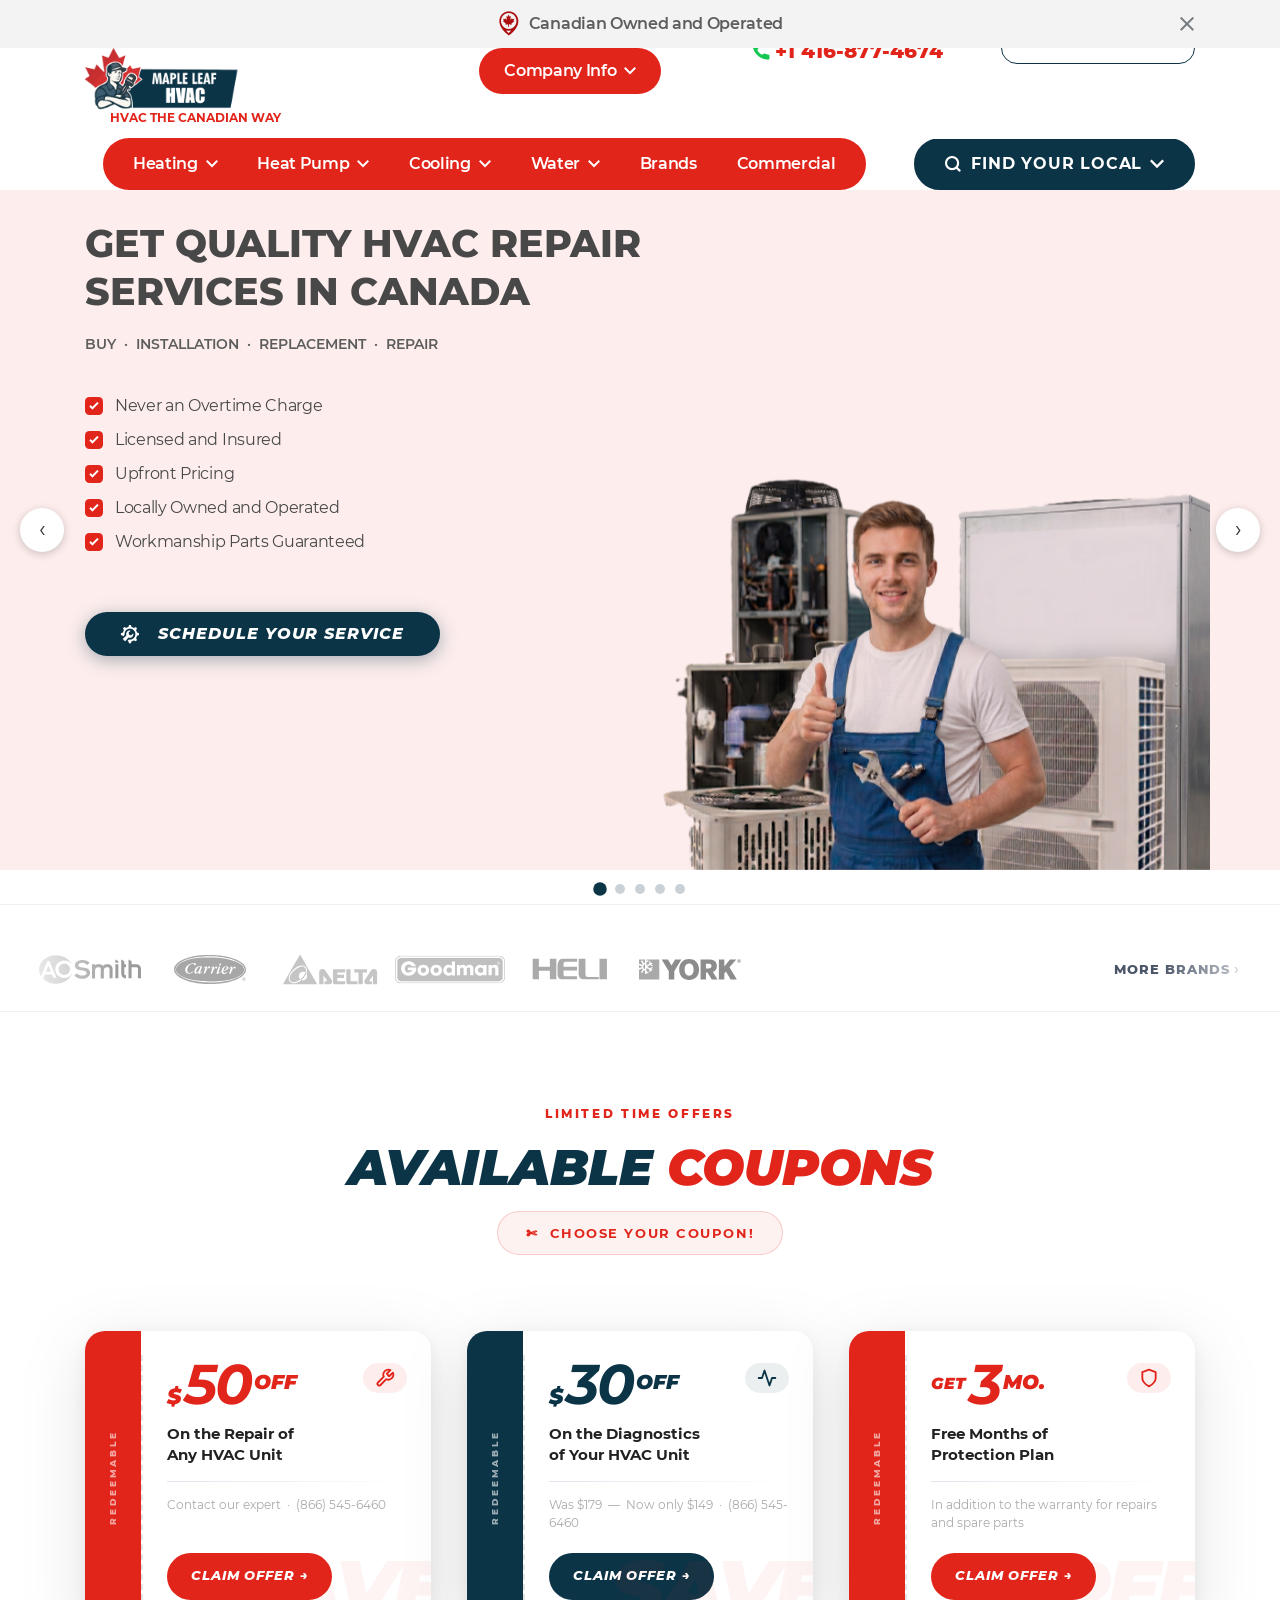
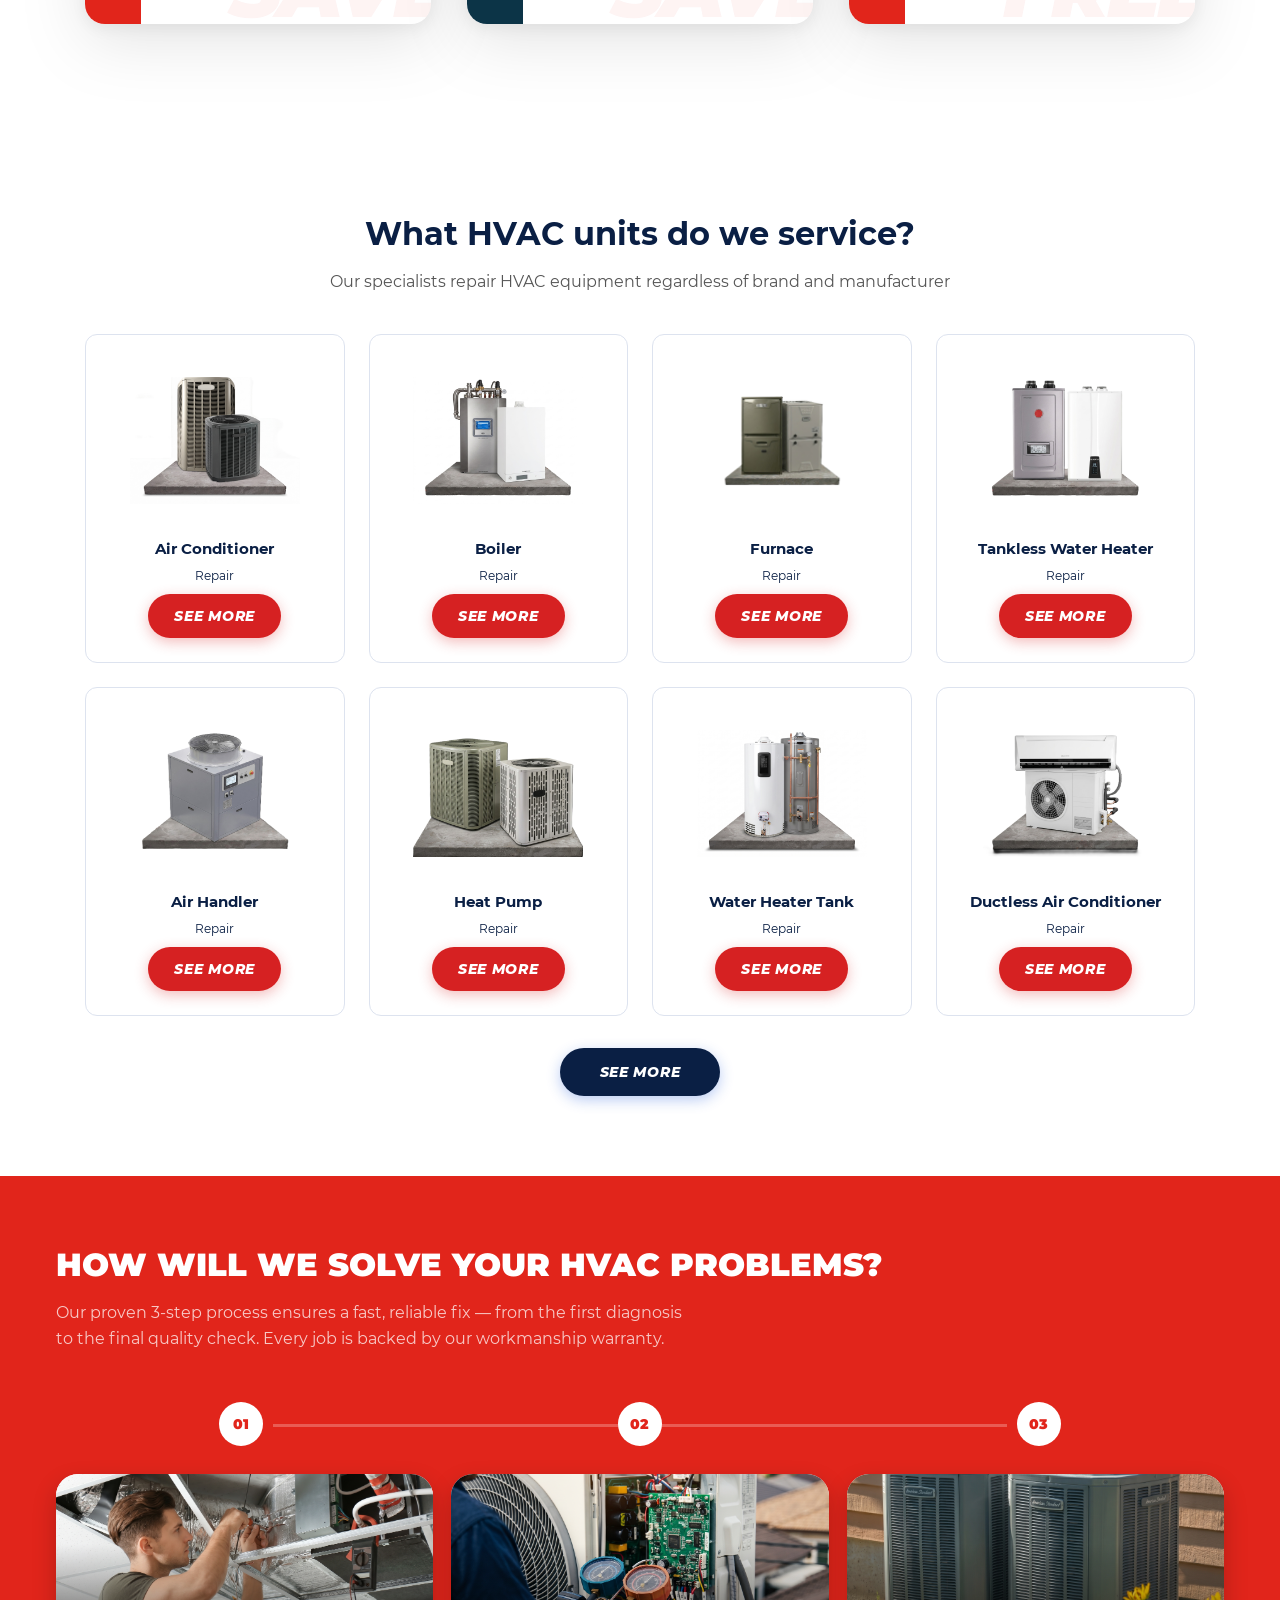
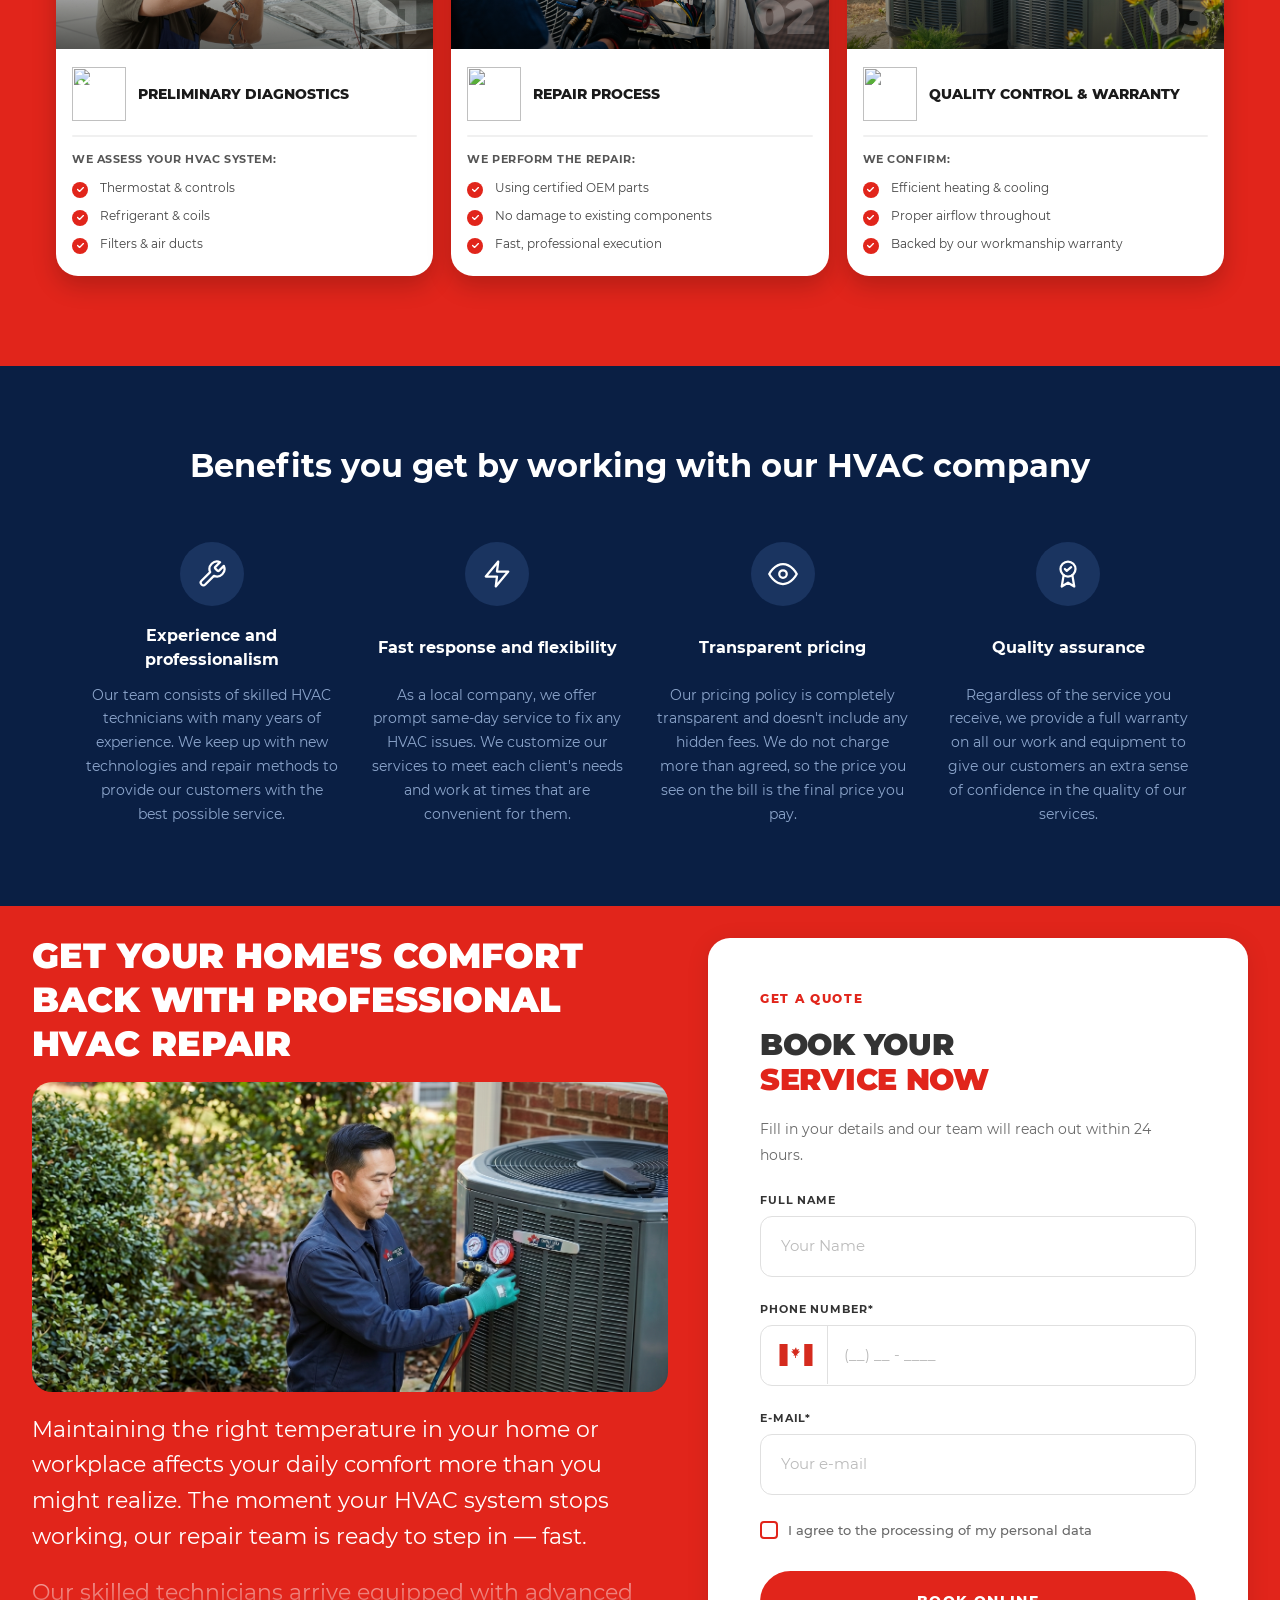
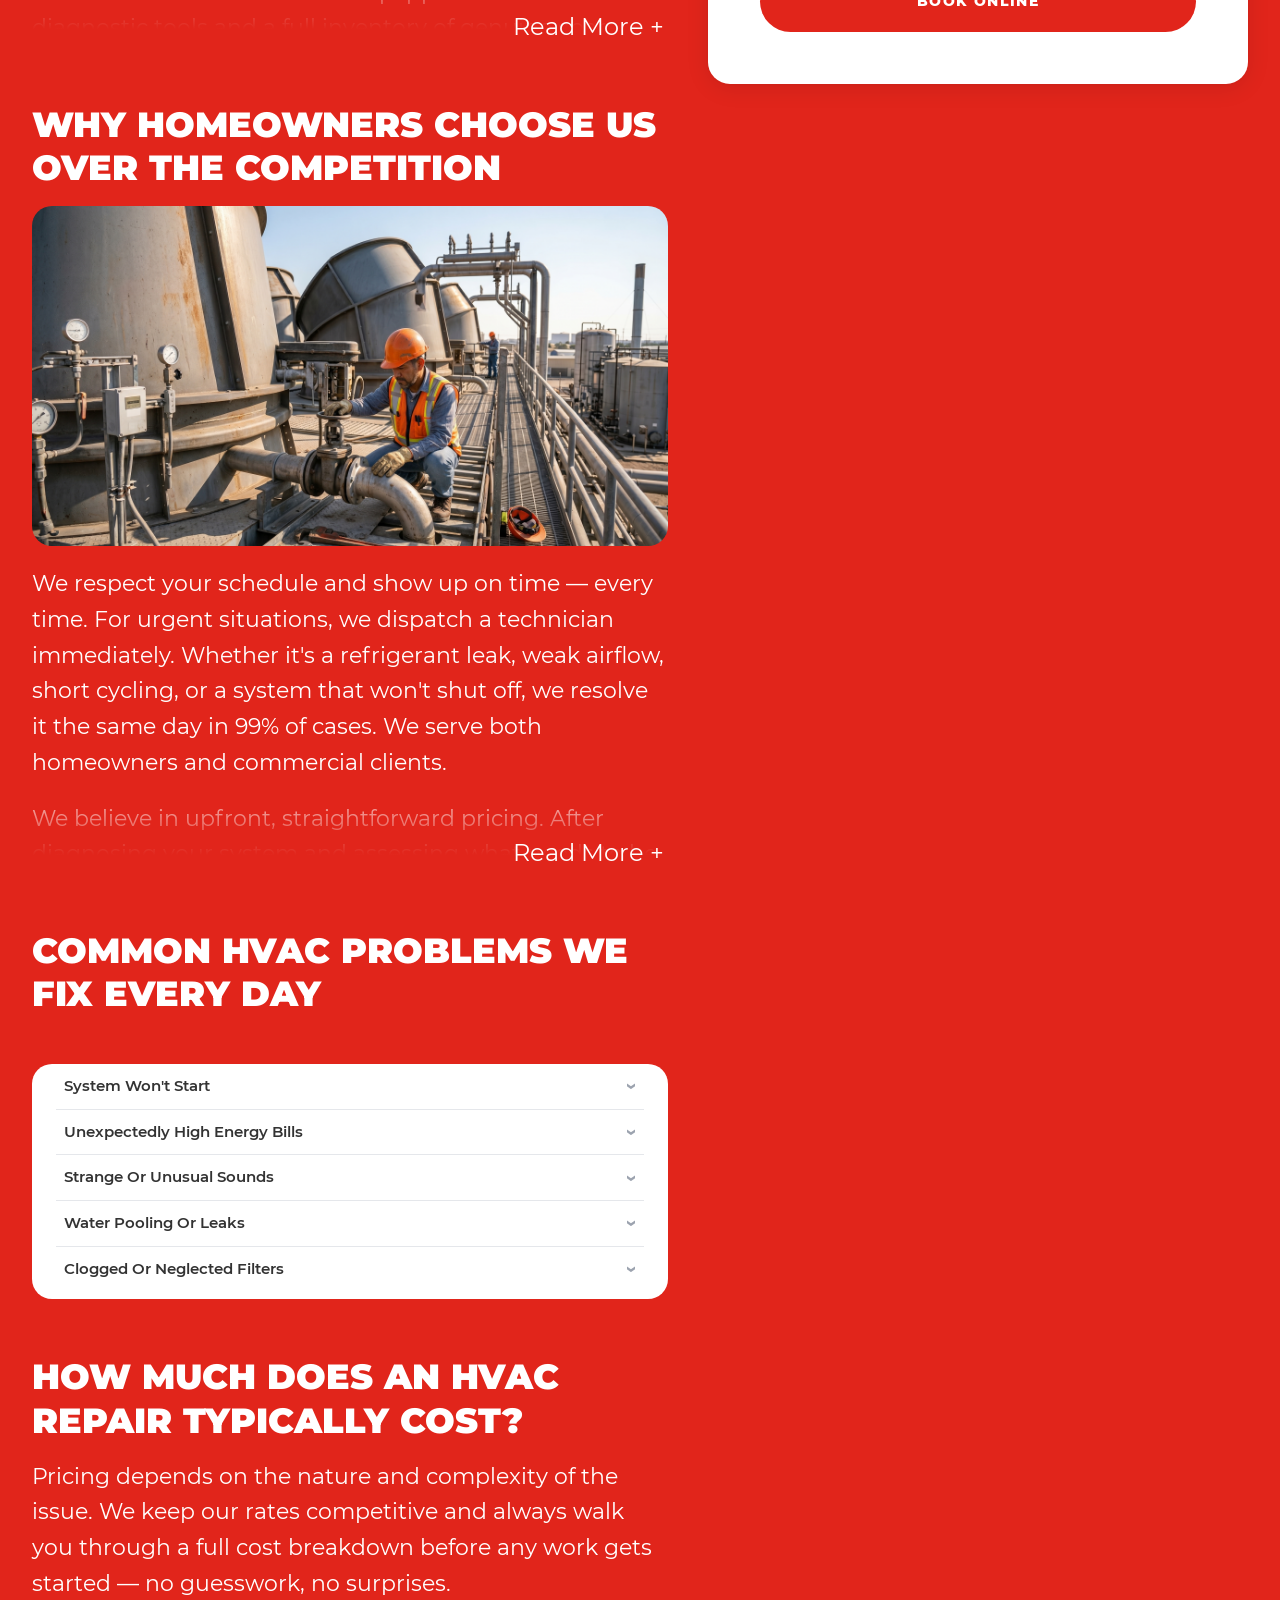
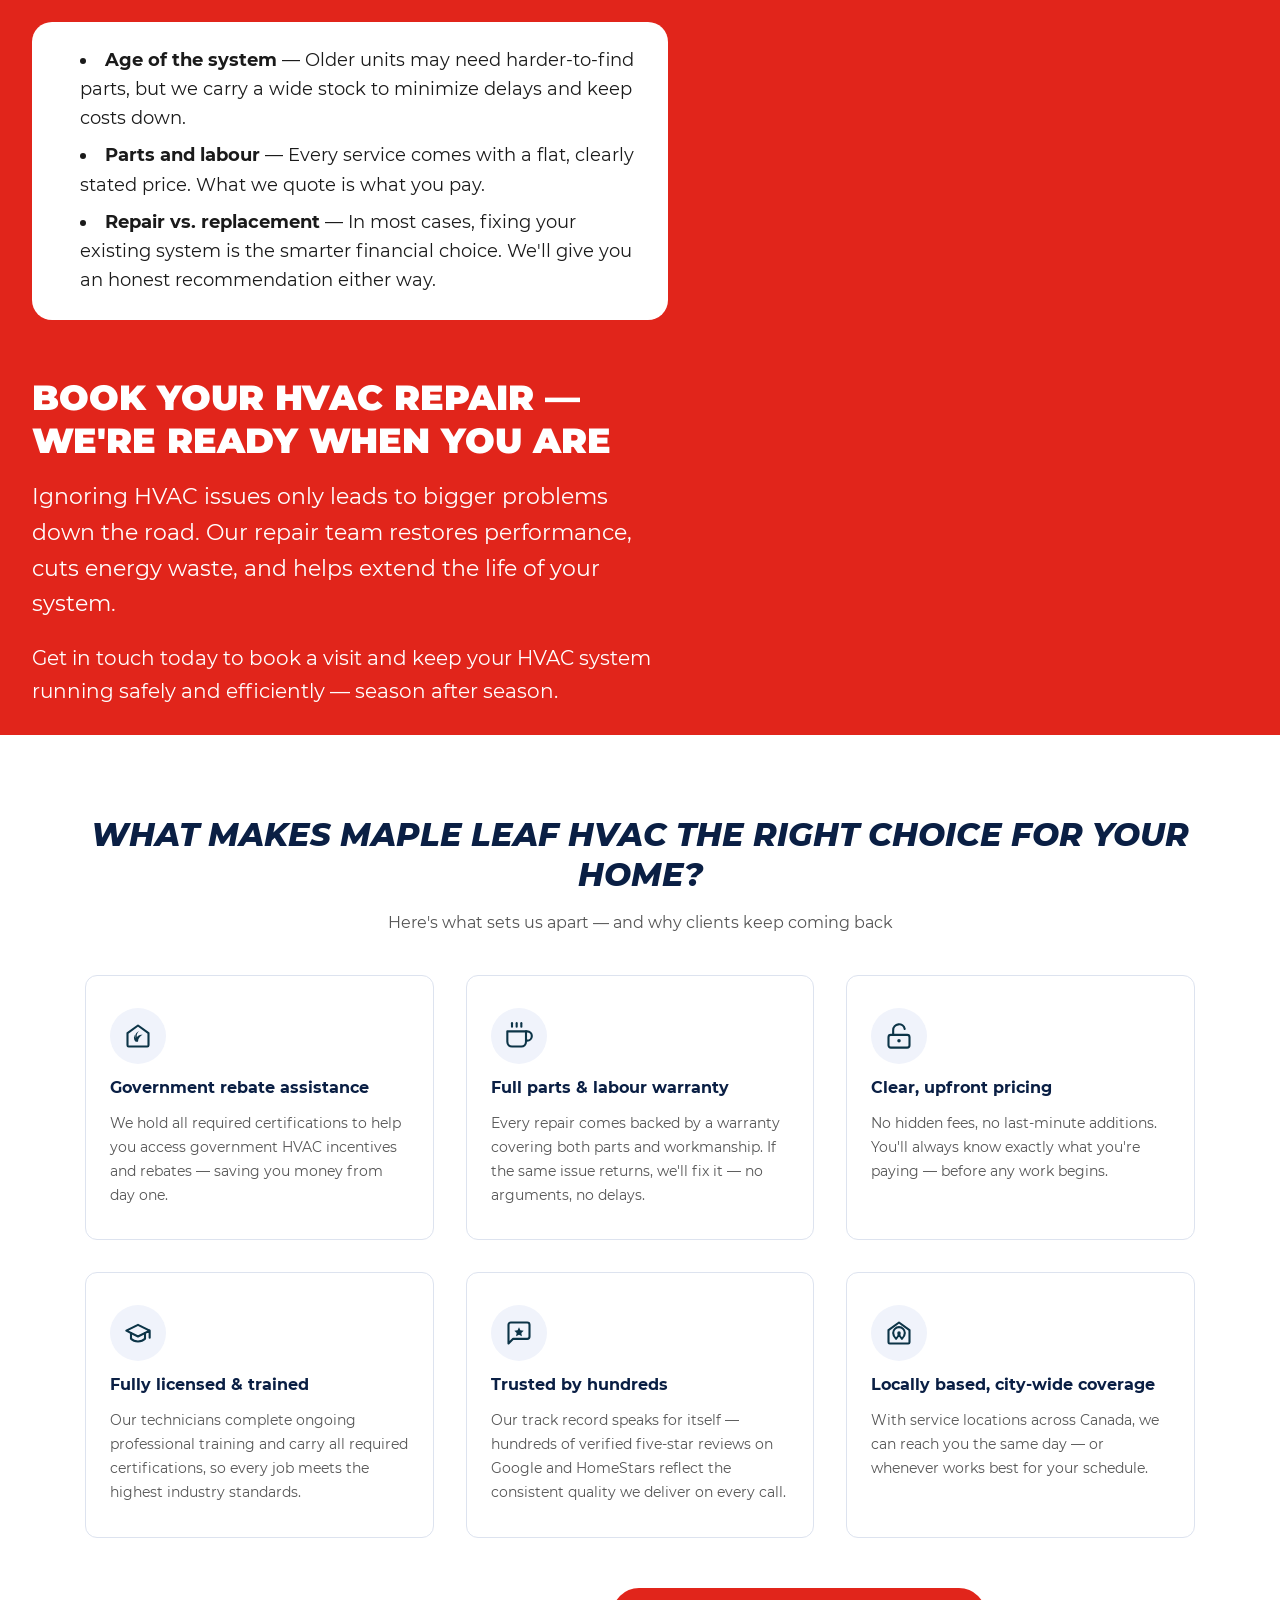
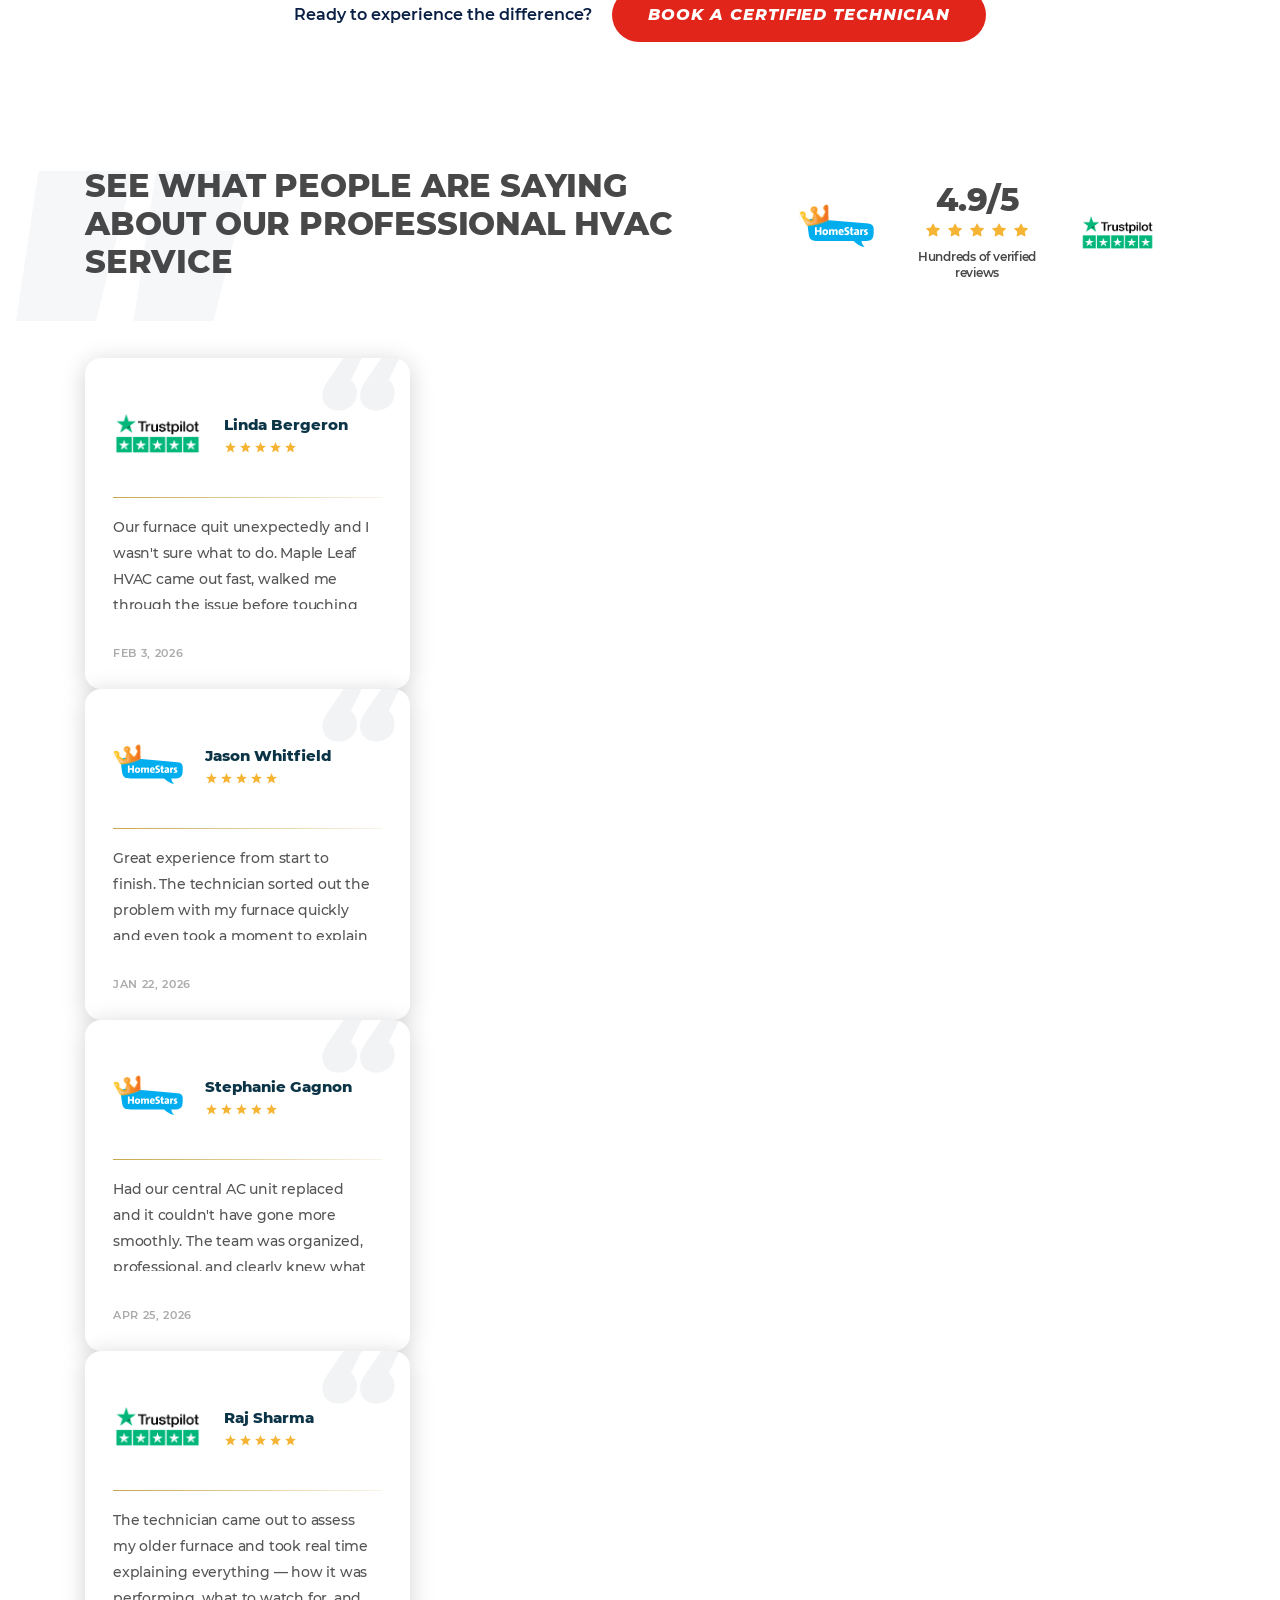
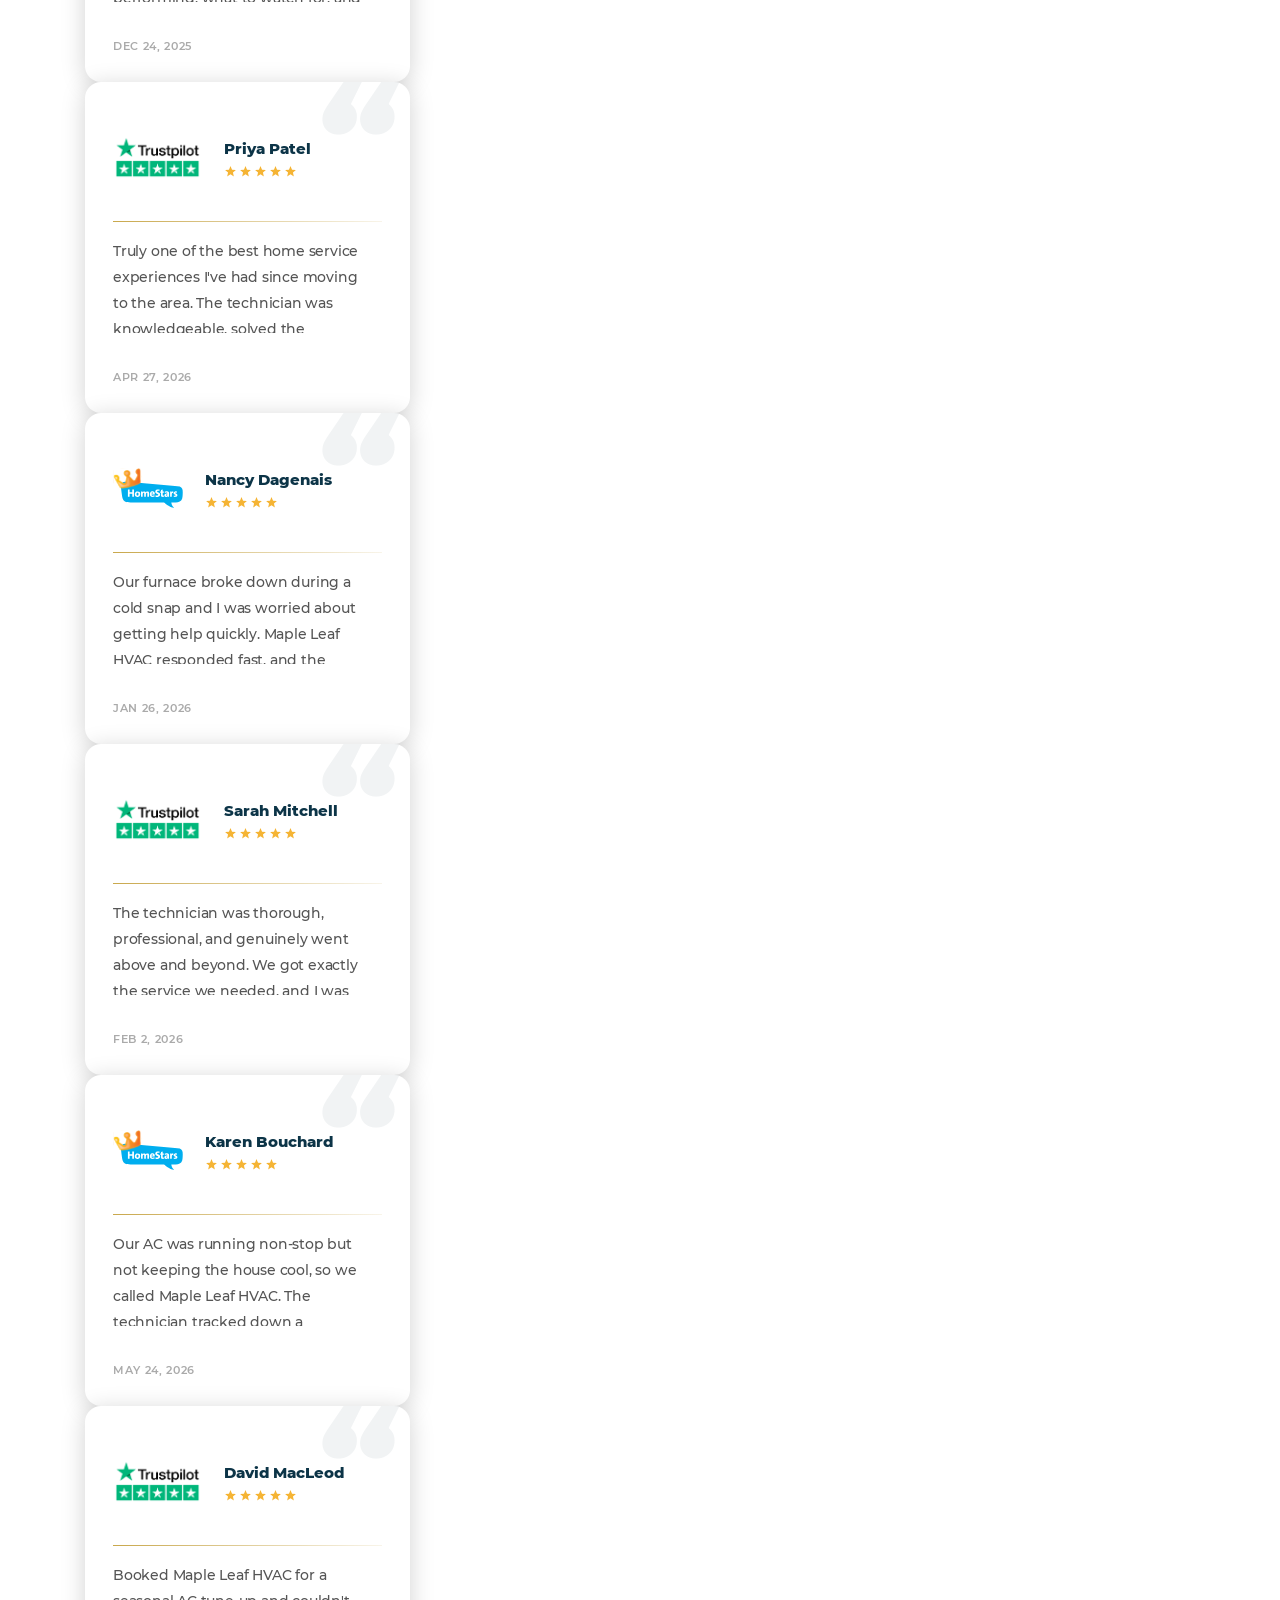
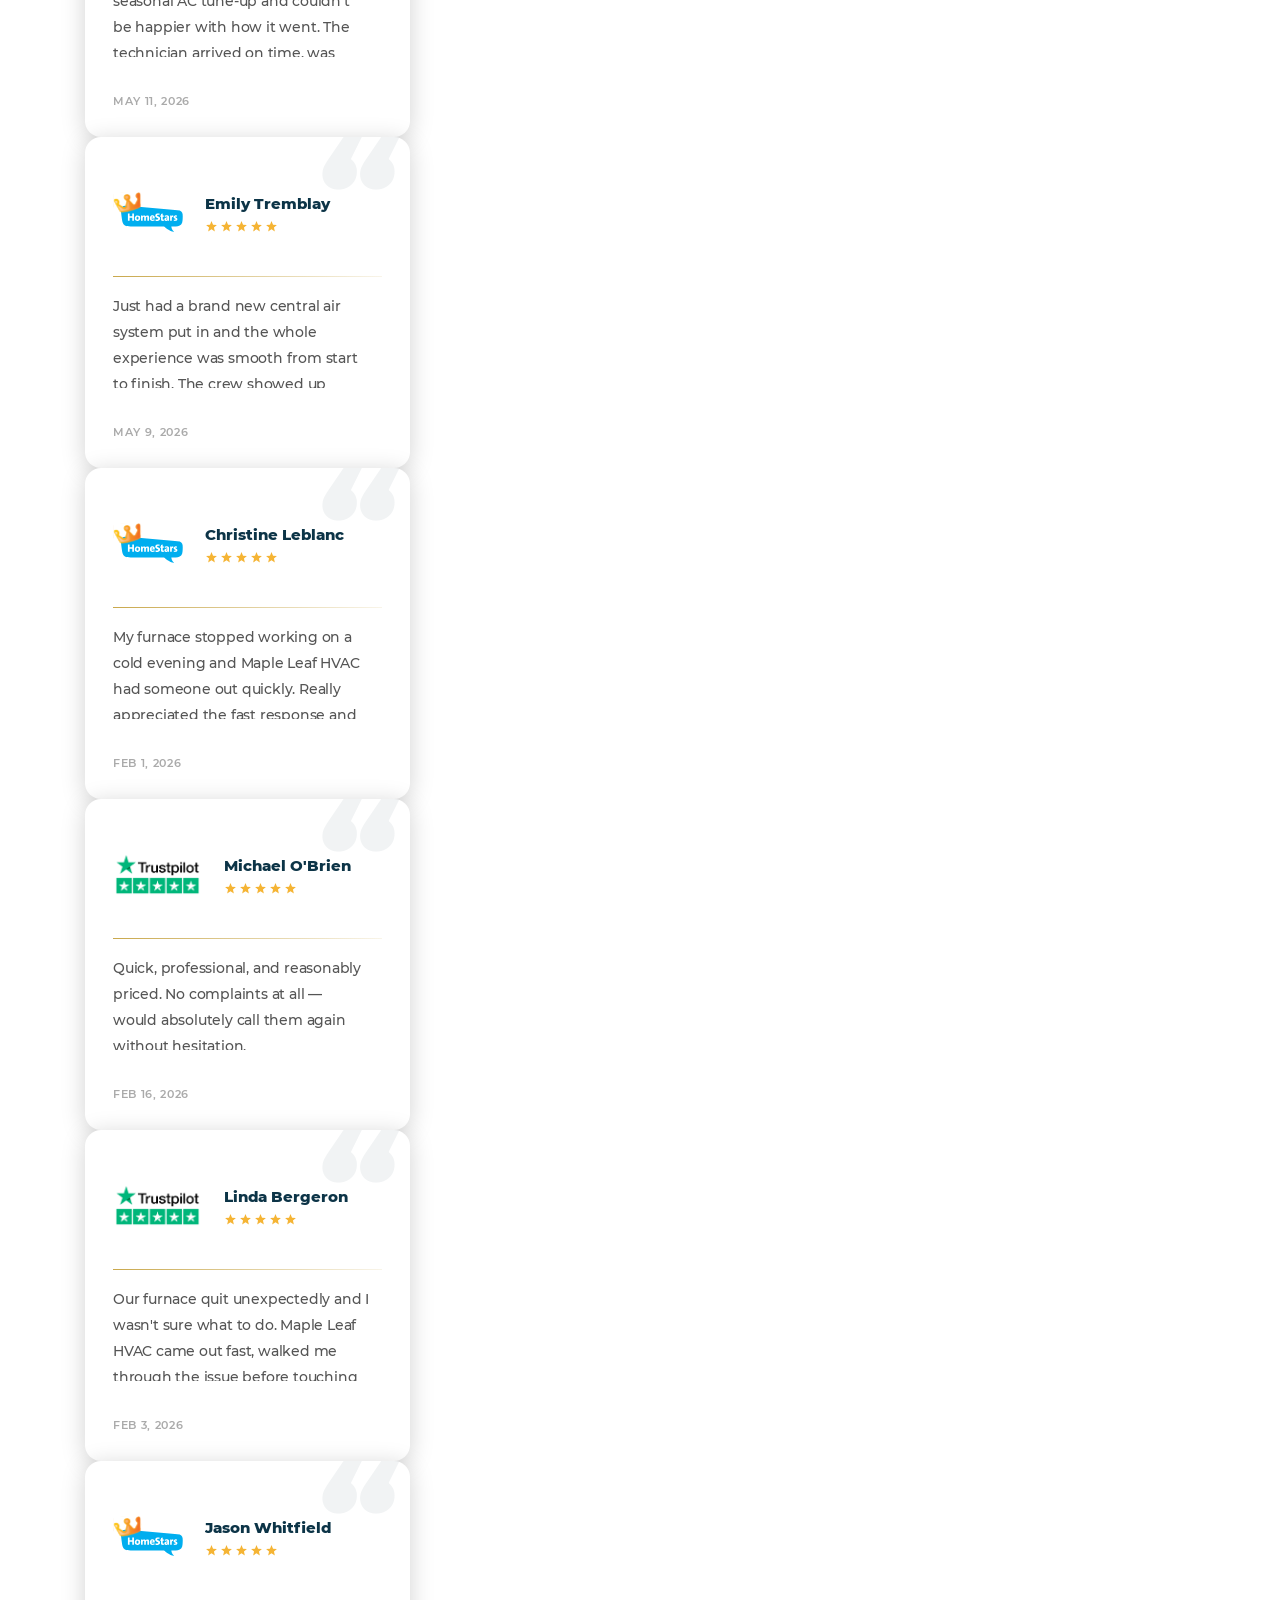
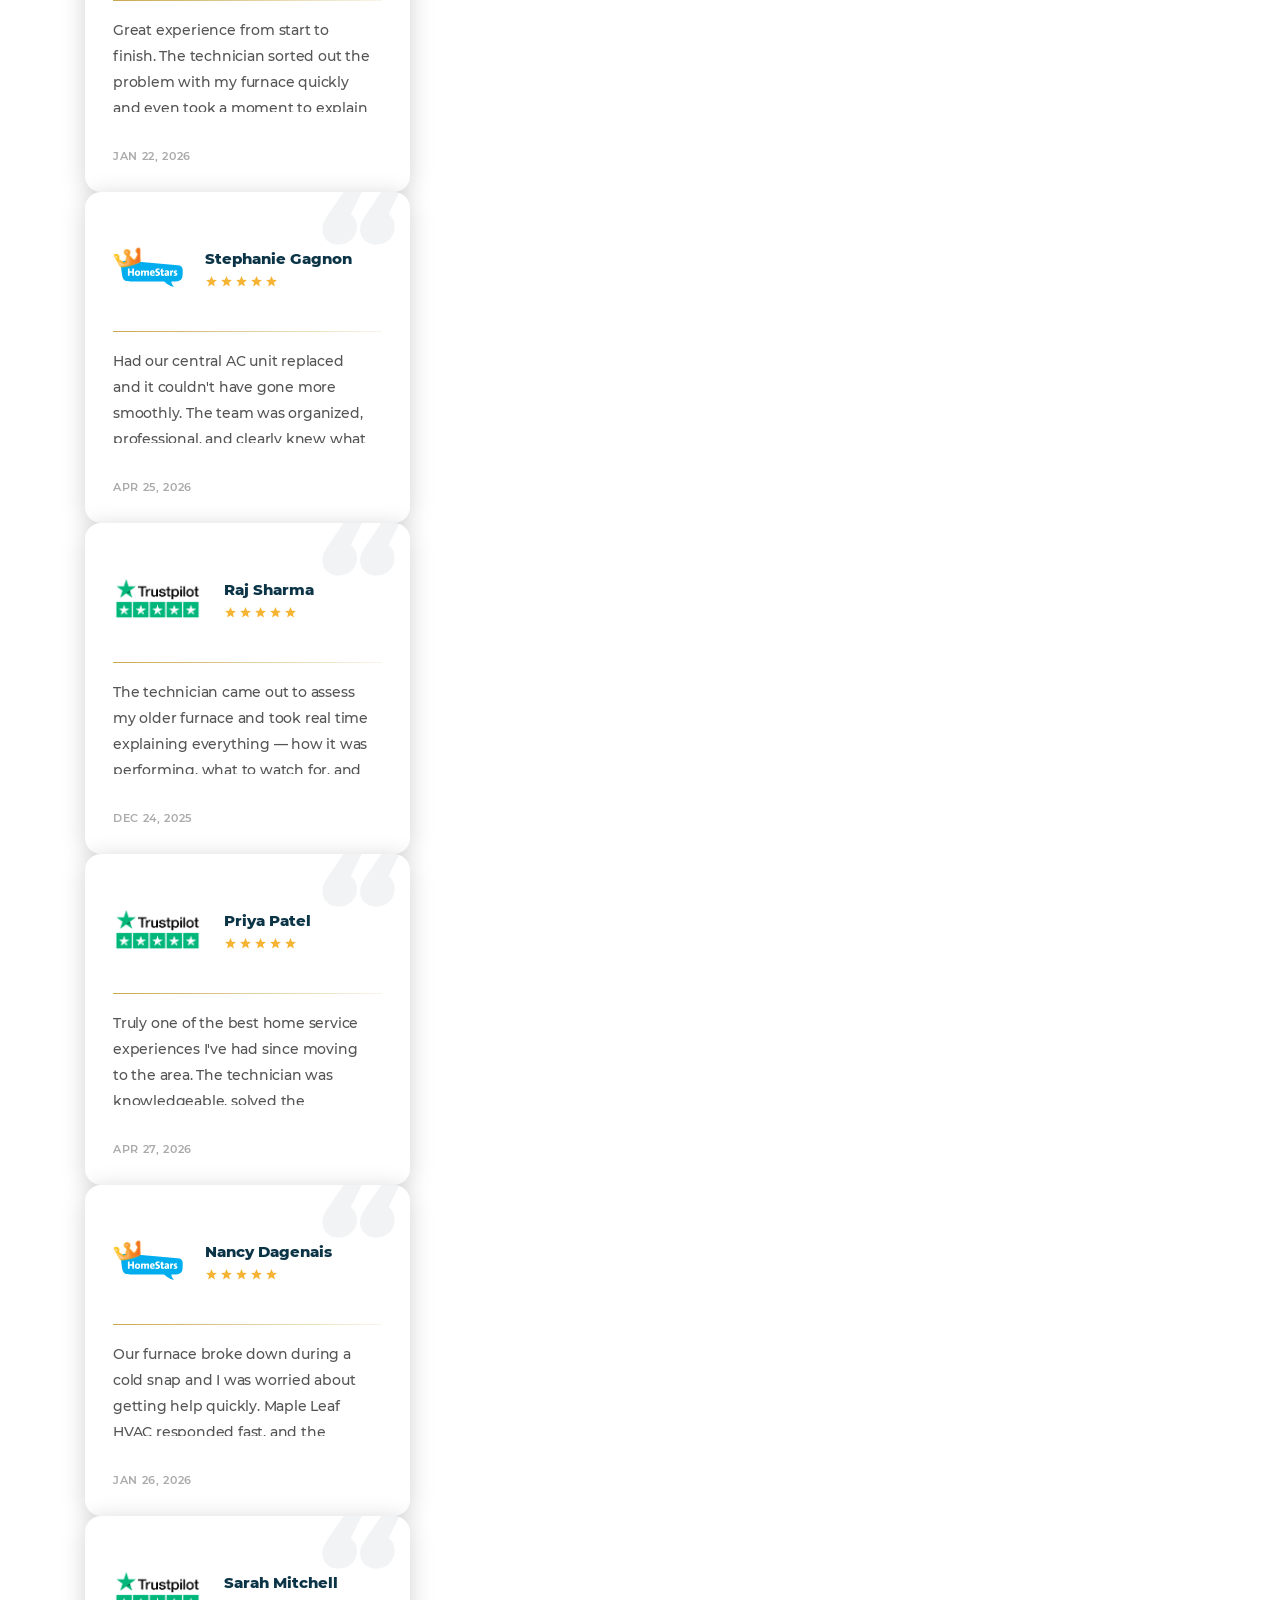
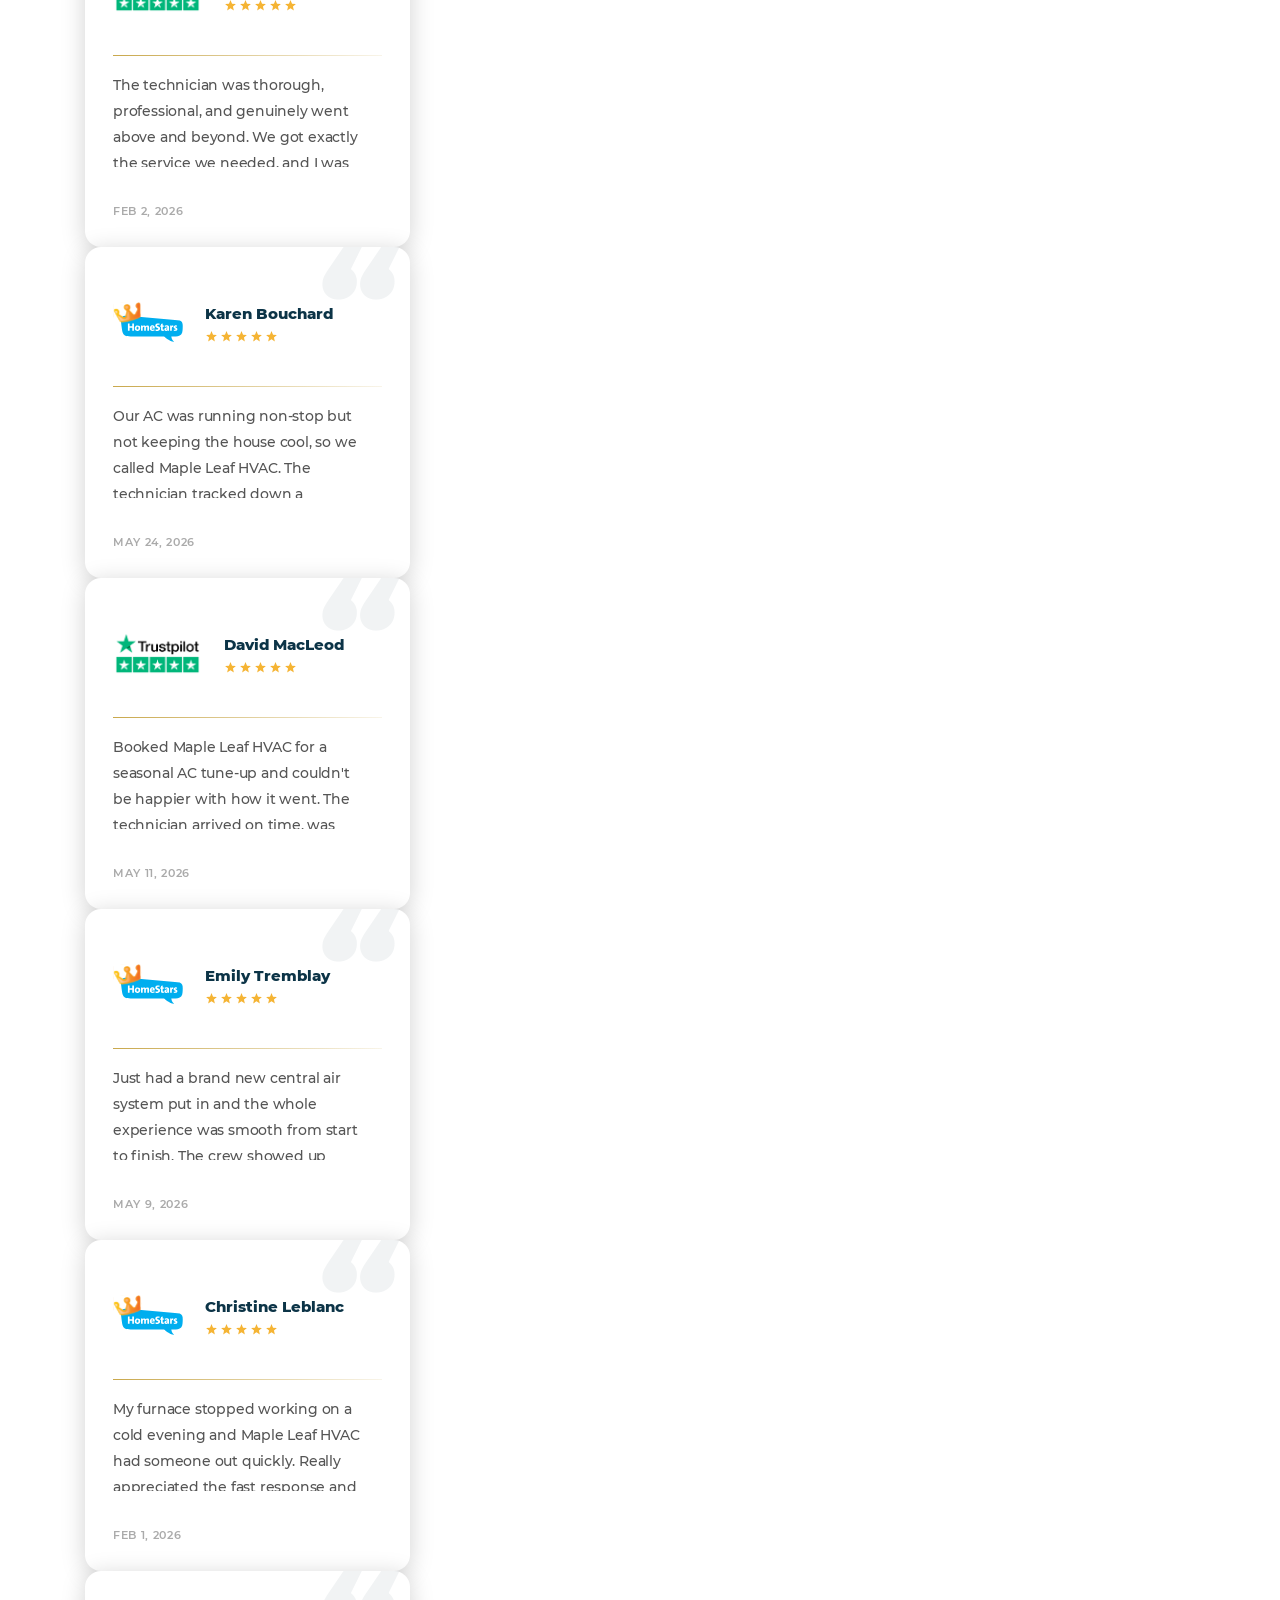
==== commit 465b4075: "Mobile responsive improvements across all hero slides and reviews section Co-Authored-By: Claude Son" ====
--- a/index.html
+++ b/index.html
@@ -687,11 +687,11 @@
           <img src="HVCA_image/for-free.svg" alt="For Free" class="hs4-starburst-svg">
         </div>
         <a href="#" class="hs4-btn">MAKE A DEAL</a>
-        <div class="hs4-phone">
-          Or you can contact our expert for more details
-          <a href="tel:+18665403616" class="hs4-phone-link"><strong>(866) 540-3616</strong></a>
-        </div>
         <img src="HVCA_image/3 month.webp" alt="HVAC Equipment" class="hs4-img">
+      </div>
+      <div class="hs4-phone">
+        Or you can contact our expert for more details
+        <a href="tel:+18665403616" class="hs4-phone-link"><strong>(866) 540-3616</strong></a>
       </div>
     </div>
 
--- a/header-footer.css
+++ b/header-footer.css
@@ -2883,41 +2883,44 @@
 
   /* Slide 2 — stack, hide photo, reset all the big offset values */
   .hs-coupon-slide               { flex-direction: column; }
-  .hs-left-panel                 { width: 100%; padding: 3.2rem 2.4rem 2.4rem; }
+  .hs-left-panel                 { width: 100%; padding: 2rem 2rem 2rem; }
+  .hs-left-panel::before         { height: 100px; }
   .hs-right-panel                { display: none; }
-  .hs-headline                   { margin-top: 0; margin-bottom: 1.6rem; gap: 6px; }
-  .hs-save                       { top: 0; font-size: 2.2rem; }
-  .hs-main-text                  { top: 0; font-size: 2rem; }
-  .hs-price-card-wrapper         { top: 0; margin-top: 1.6rem; margin-left: 0; }
-  .hs-cta-btn                    { margin-top: 2rem; width: 100%; justify-content: center; font-size: 1.4rem; }
+  .hs-headline                   { margin-top: 0; margin-bottom: 1.2rem; gap: 4px; }
+  .hs-save                       { top: 0; font-size: 1.6rem; }
+  .hs-main-text                  { top: 0; font-size: 1.5rem; }
+  .hs-price-card-wrapper         { top: 0; margin-top: -1.5rem; margin-left: 0; display: flex; justify-content: center; }
+  .hs-price-svg-wrap             { transform: scale(0.65); transform-origin: center center; }
+  .hs-cta-btn                    { margin-top: -2rem; width: 65%; justify-content: center; font-size: 1.1rem; padding: 0.8rem 1.4rem; display: flex; margin-left: auto; margin-right: auto; }
 
   /* Slide 3 — fit in 340px mobile */
-  .hs3-slide                     { padding-top: 2rem; }
+  .hs3-slide                     { padding-top: 5rem; }
   .hs3-save-badge                { left: 0.5rem; font-size: 1rem; padding: 0.8rem 1.4rem 2.2rem; letter-spacing: 1px; }
-  .hs3-content                   { gap: 0.4rem; }
+  .hs3-content                   { gap: 0.2rem; }
   .hs3-price-line                { top: -2.5rem; }
   .hs3-amount                    { font-size: 6rem; }
   .hs3-dollar                    { font-size: 2rem; }
   .hs3-on-repair                 { margin-left: 6px; }
   .hs3-on-the,
   .hs3-repair                    { font-size: 1.4rem; }
-  .hs3-subtitle-box              { top: 0; padding: 0.6rem 1.4rem; }
+  .hs3-subtitle-box              { top: 0; padding: 0.6rem 1.4rem; margin-top: 1.5rem; }
   .hs3-subtitle-box h2           { font-size: 1.1rem; letter-spacing: 1px; }
-  .hs3-cta-btn                   { width: 85%; justify-content: center; padding: 0.9rem 1.6rem; font-size: 1.3rem; white-space: nowrap; margin-top: 5rem; }
-  .hs3-contact-line              { font-size: 0.9rem; flex-direction: column; align-items: center; gap: 0.1rem; justify-content: center; margin-top: 3rem; }
+  .hs3-cta-btn                   { width: 85%; justify-content: center; padding: 0.9rem 1.6rem; font-size: 1.3rem; white-space: nowrap; margin-top: 3.5rem; }
+  .hs3-contact-line              { font-size: 0.9rem; flex-direction: column; align-items: center; gap: 0.1rem; justify-content: center; margin-top: 1rem; }
   .hs3-contact-line svg          { display: none; }
 
   /* Slide 4 — title full-width bar on top, blue left | bg right below */
+  .hs4-slide::after              { height: 60px; left: 0; right: 0; }
   .hs4-slide.active              { display: flex; align-items: stretch; }
   .hs4-title                     { position: absolute !important; top: 3.5rem; left: 0; right: 0; width: 100%; z-index: 10; font-size: 1.7rem; line-height: 1.3; padding: 0.6rem 1.4rem; margin: 0; background: linear-gradient(to right, #fff 50%, #0d1e3d 50%); -webkit-background-clip: text; -webkit-text-fill-color: transparent; background-clip: text; }
-  .hs4-offer                     { position: static !important; width: 50% !important; height: 100% !important; padding: 1.2rem 1rem !important; display: flex; flex-direction: column; align-items: center; justify-content: center; flex-shrink: 0; }
+  .hs4-offer                     { position: static !important; width: 50% !important; height: calc(100% - 60px) !important; padding: 1.2rem 1rem !important; padding-top: 5rem !important; display: flex; flex-direction: column; align-items: center; justify-content: center; flex-shrink: 0; align-self: flex-start; }
   .hs4-offer-content             { flex-direction: column; align-items: center; gap: 0.2rem; }
   .hs4-offer-row                 { align-items: center; }
   .hs4-offer-text                { margin-bottom: 0; margin-left: 6px; }
-  .hs4-get                       { font-size: 1.3rem; margin-top: 0; align-self: center; }
+  .hs4-get                       { font-size: 1.3rem; margin-top: 0; align-self: flex-start; }
   .hs4-number                    { font-size: 4.5rem; line-height: 1; }
-  .hs4-month                     { font-size: 1.3rem; }
-  .hs4-plan                      { font-size: 0.9rem; }
+  .hs4-month                     { font-size: 1.3rem; line-height: 1; }
+  .hs4-plan                      { font-size: 0.9rem; margin-top: 0.1rem; line-height: 1; }
   .hs4-container                 {
     position: relative;
     z-index: 5;
@@ -2933,9 +2936,9 @@
     gap: 0.8rem;
   }
   .hs4-starburst                 { position: static; width: 85px; height: 85px; }
-  .hs4-btn                       { position: static; top: auto; left: auto; padding: 0.8rem 1.4rem; font-size: 1.1rem; }
-  .hs4-phone                     { position: static; top: auto; left: auto; font-size: 0.9rem; text-align: center; }
-  .hs4-phone strong              { font-size: 1rem; margin-left: 4px; display: block; }
+  .hs4-btn                       { position: absolute !important; top: 70%; left: 30%; transform: translate(-100%, -50%); padding: 0.8rem 1.4rem; font-size: 1.1rem; white-space: nowrap; }
+  .hs4-phone                     { position: absolute; top: auto !important; bottom: 0; left: 0; right: 0; height: 60px; font-size: 0.85rem; text-align: center; z-index: 5; display: flex; flex-direction: column; align-items: center; justify-content: center; color: #111; }
+  .hs4-phone strong              { font-size: 0.95rem; margin-left: 4px; display: inline; }
   .hs4-img                       { display: none; }
 
   /* Slide 5 — full-width overlay, hide decorative image */
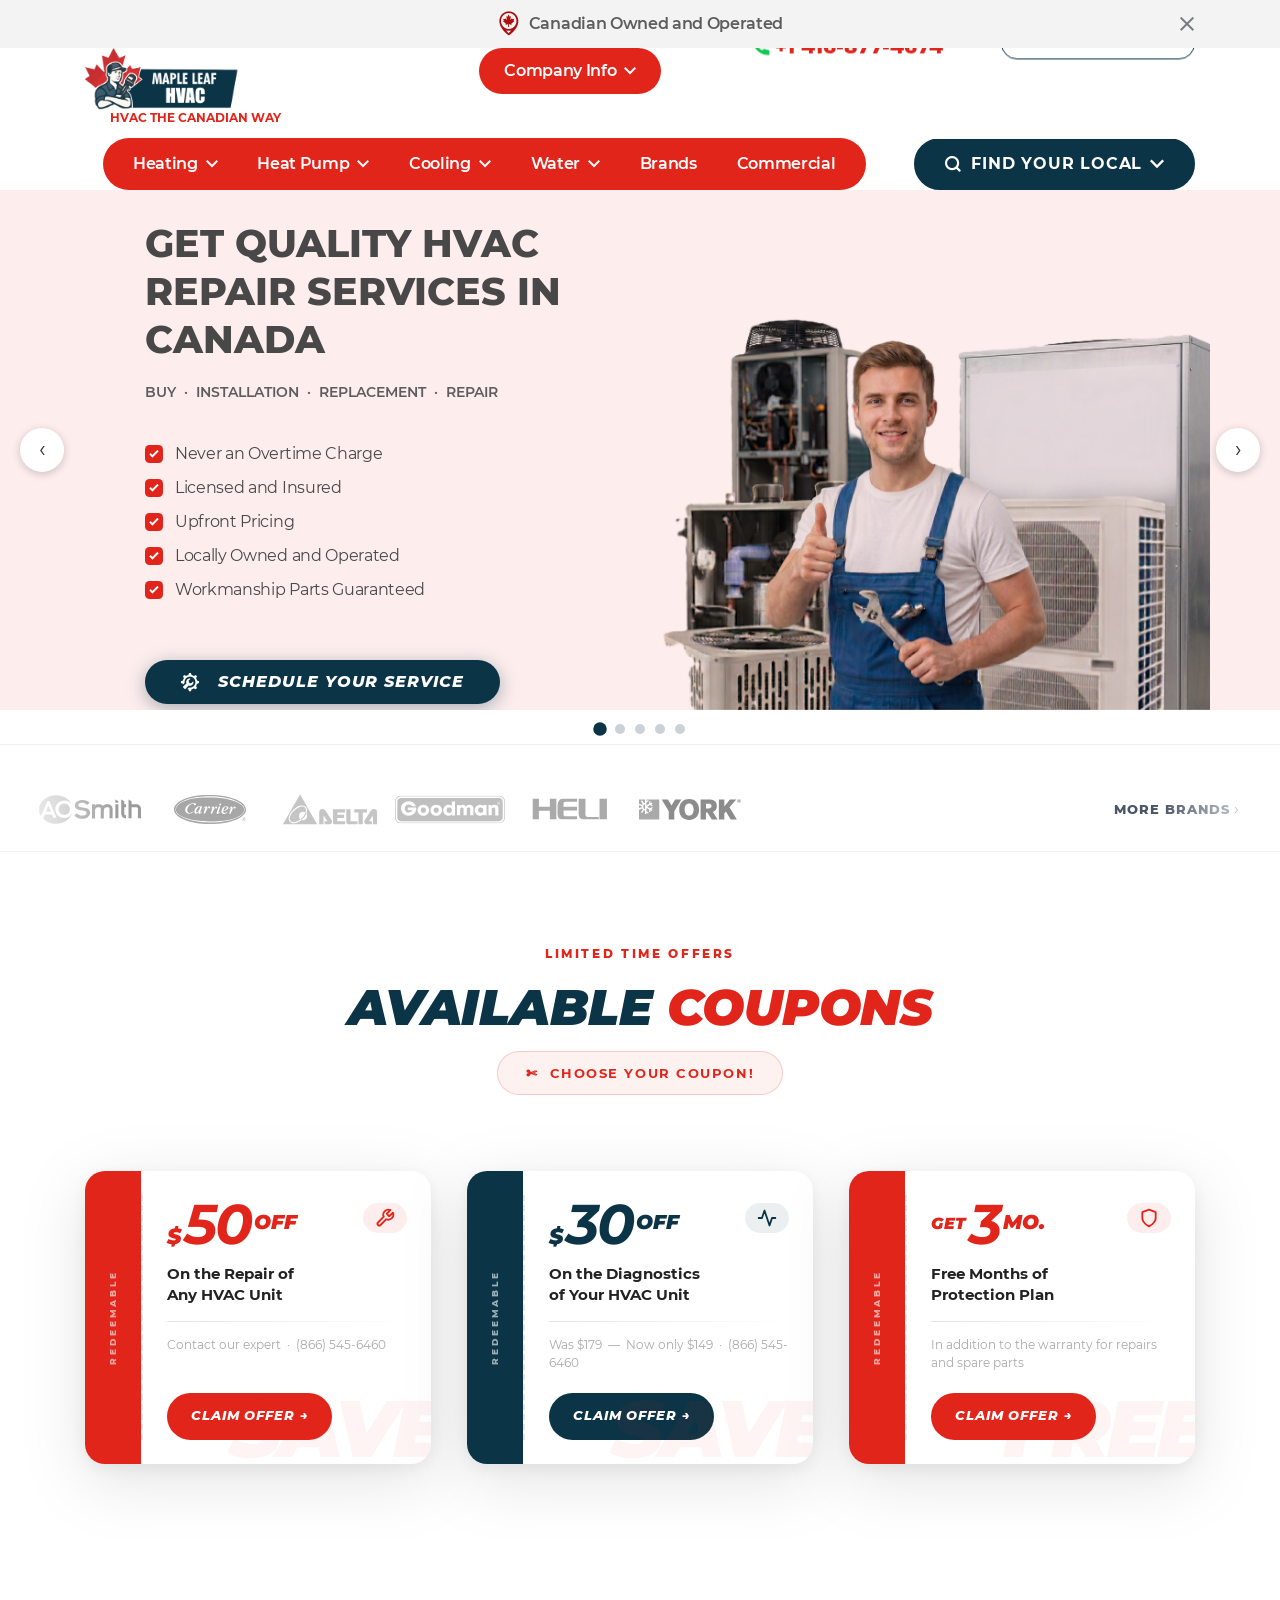
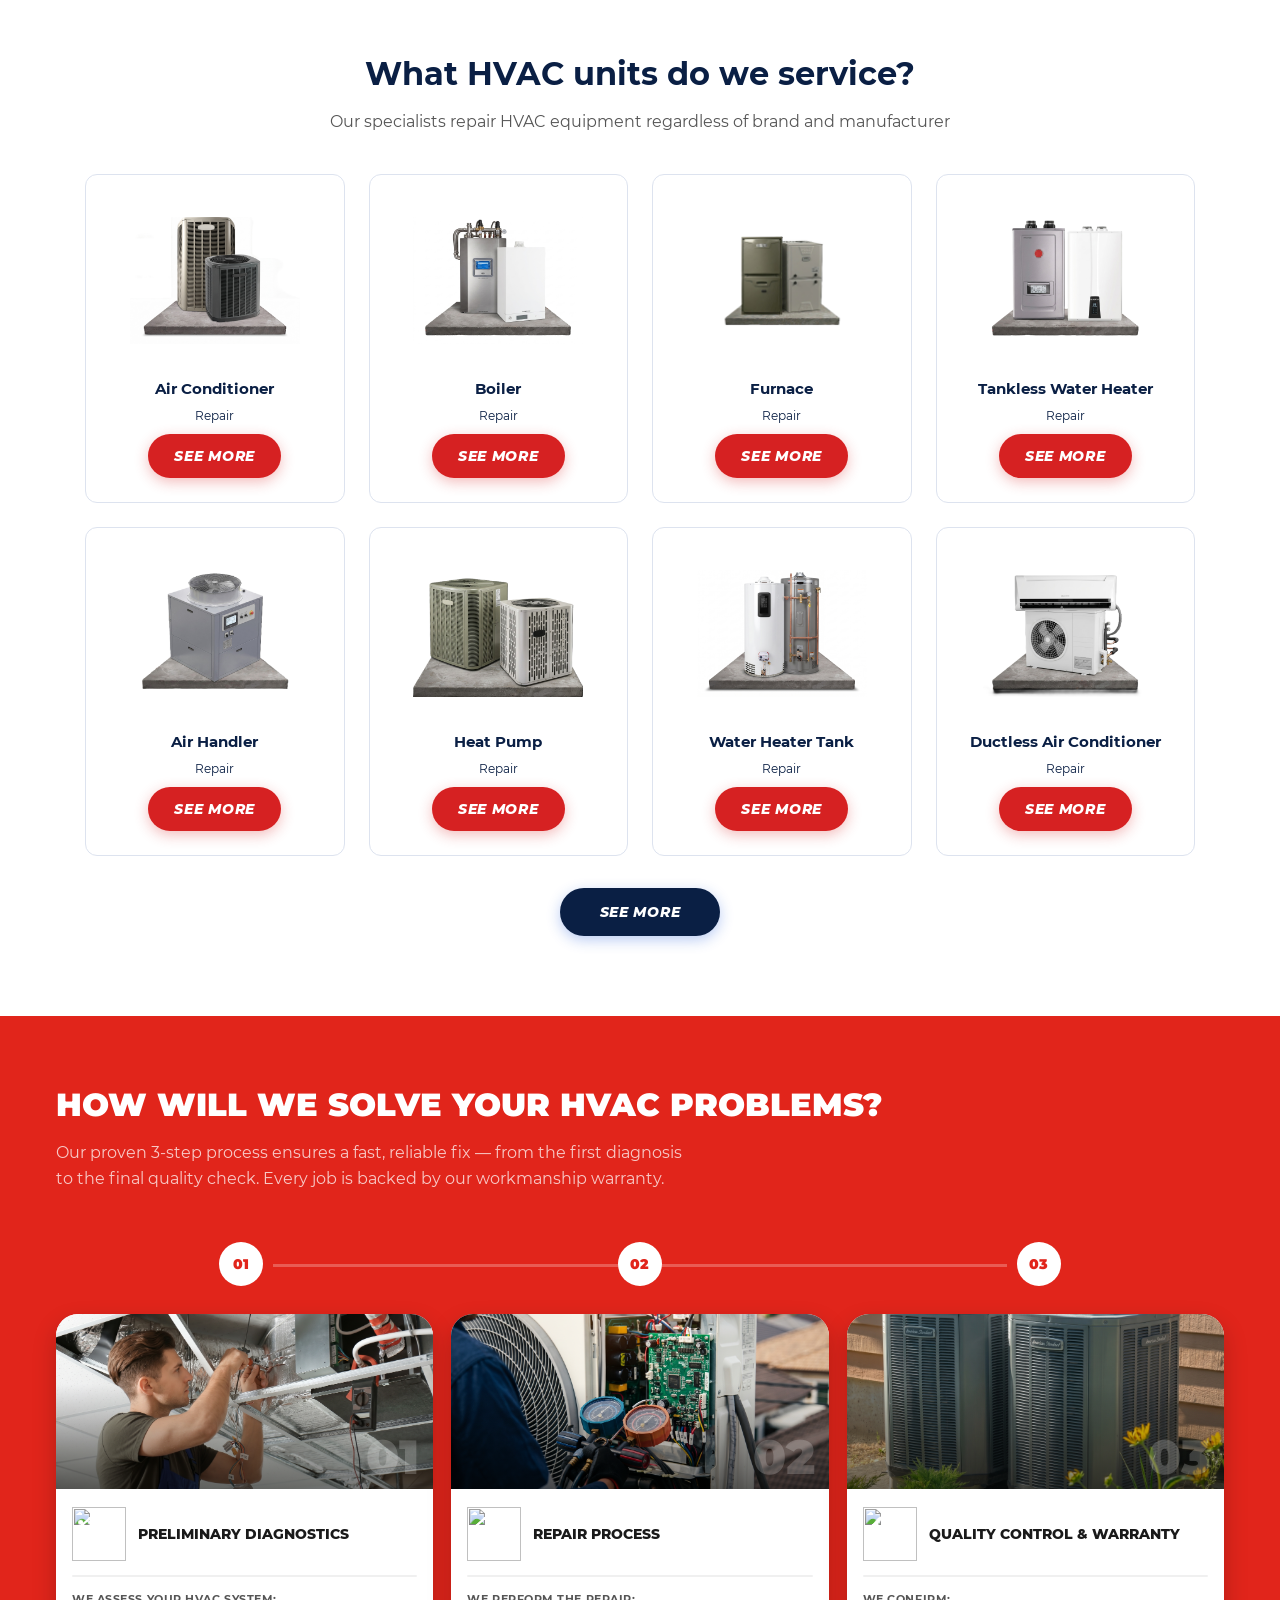
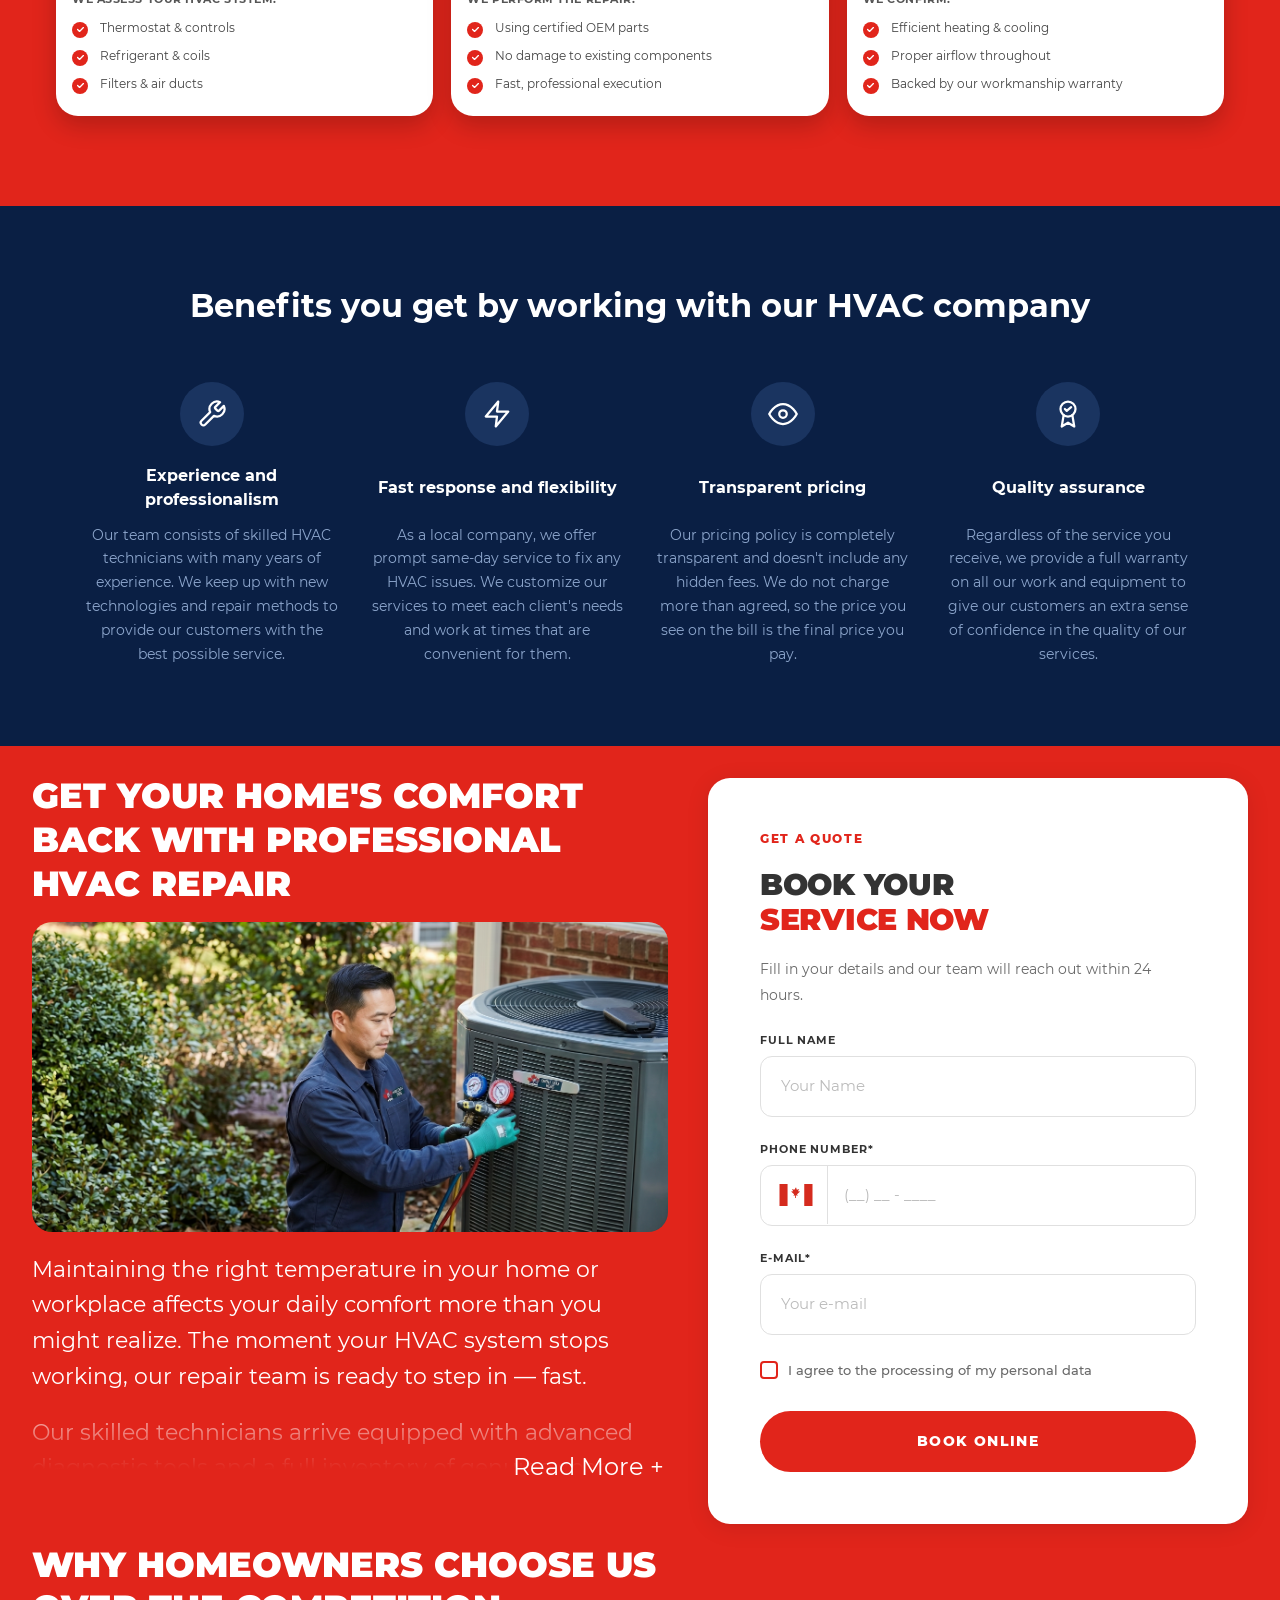
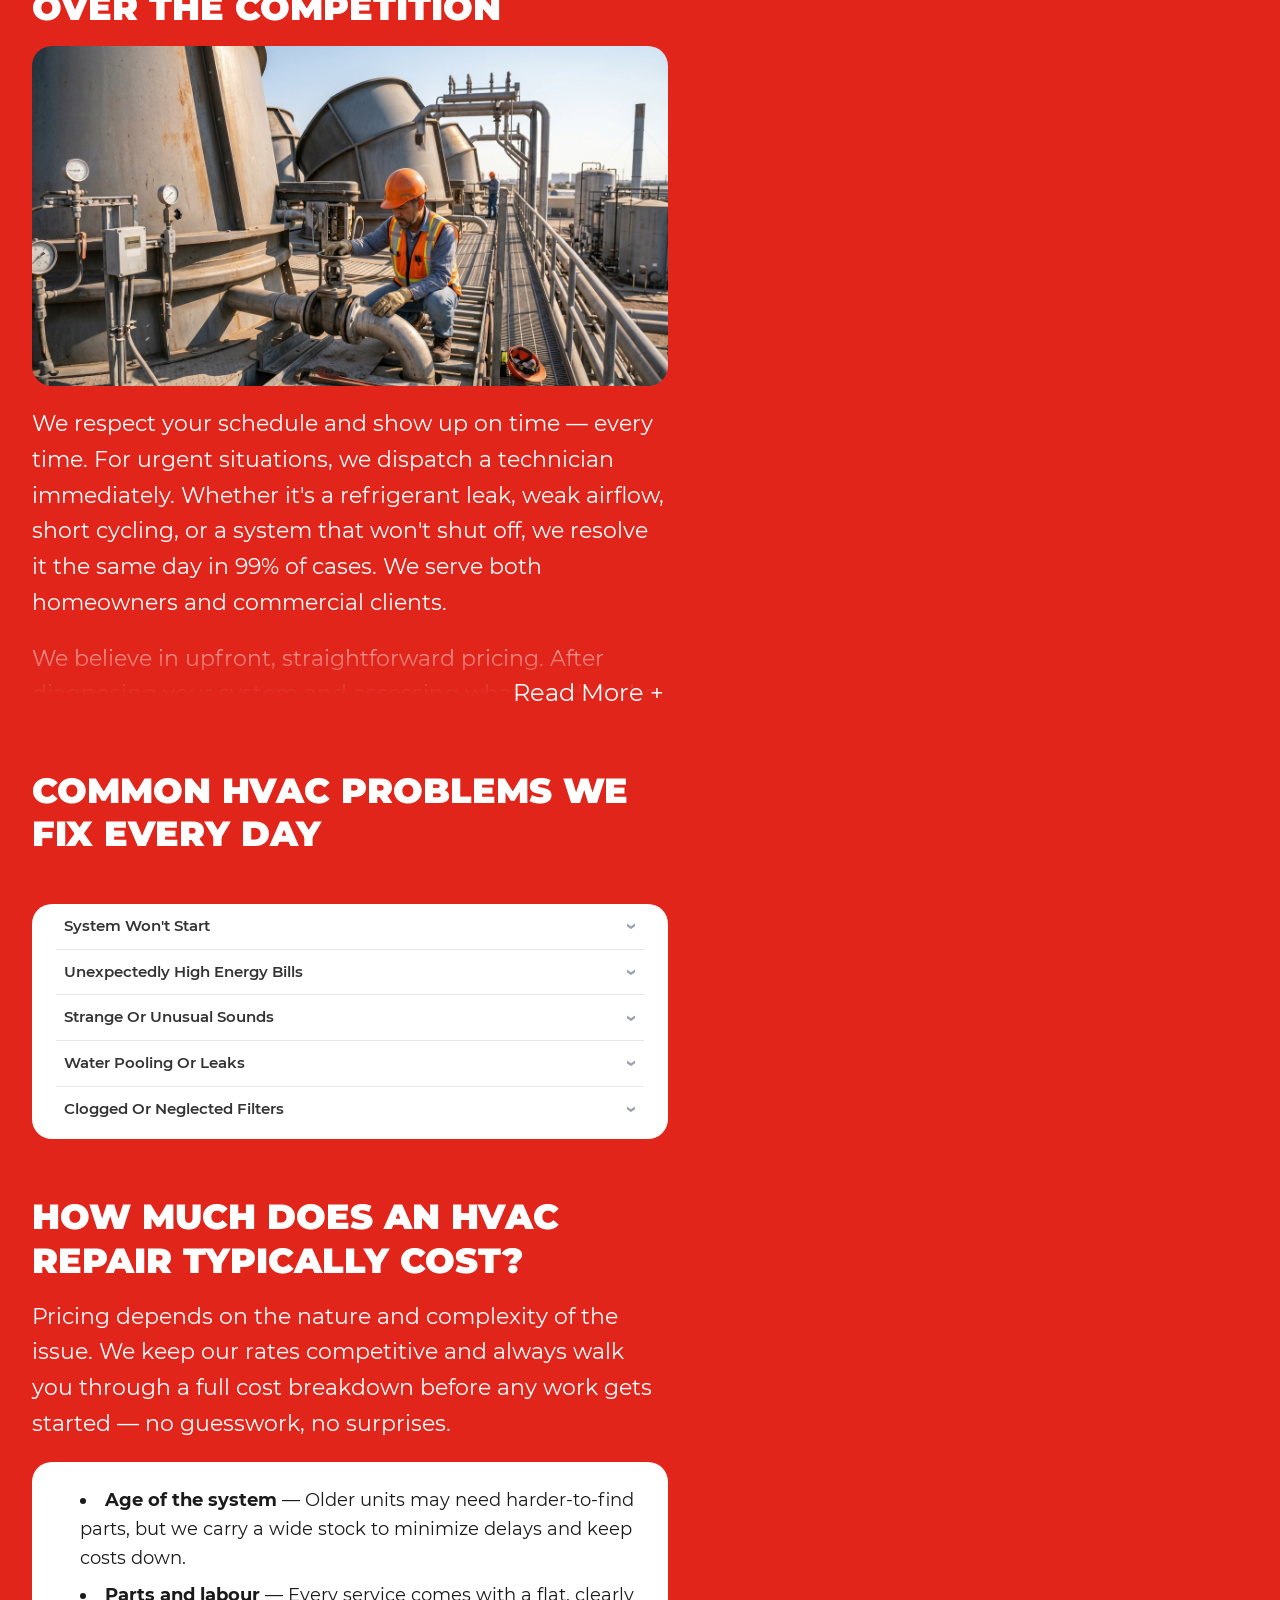
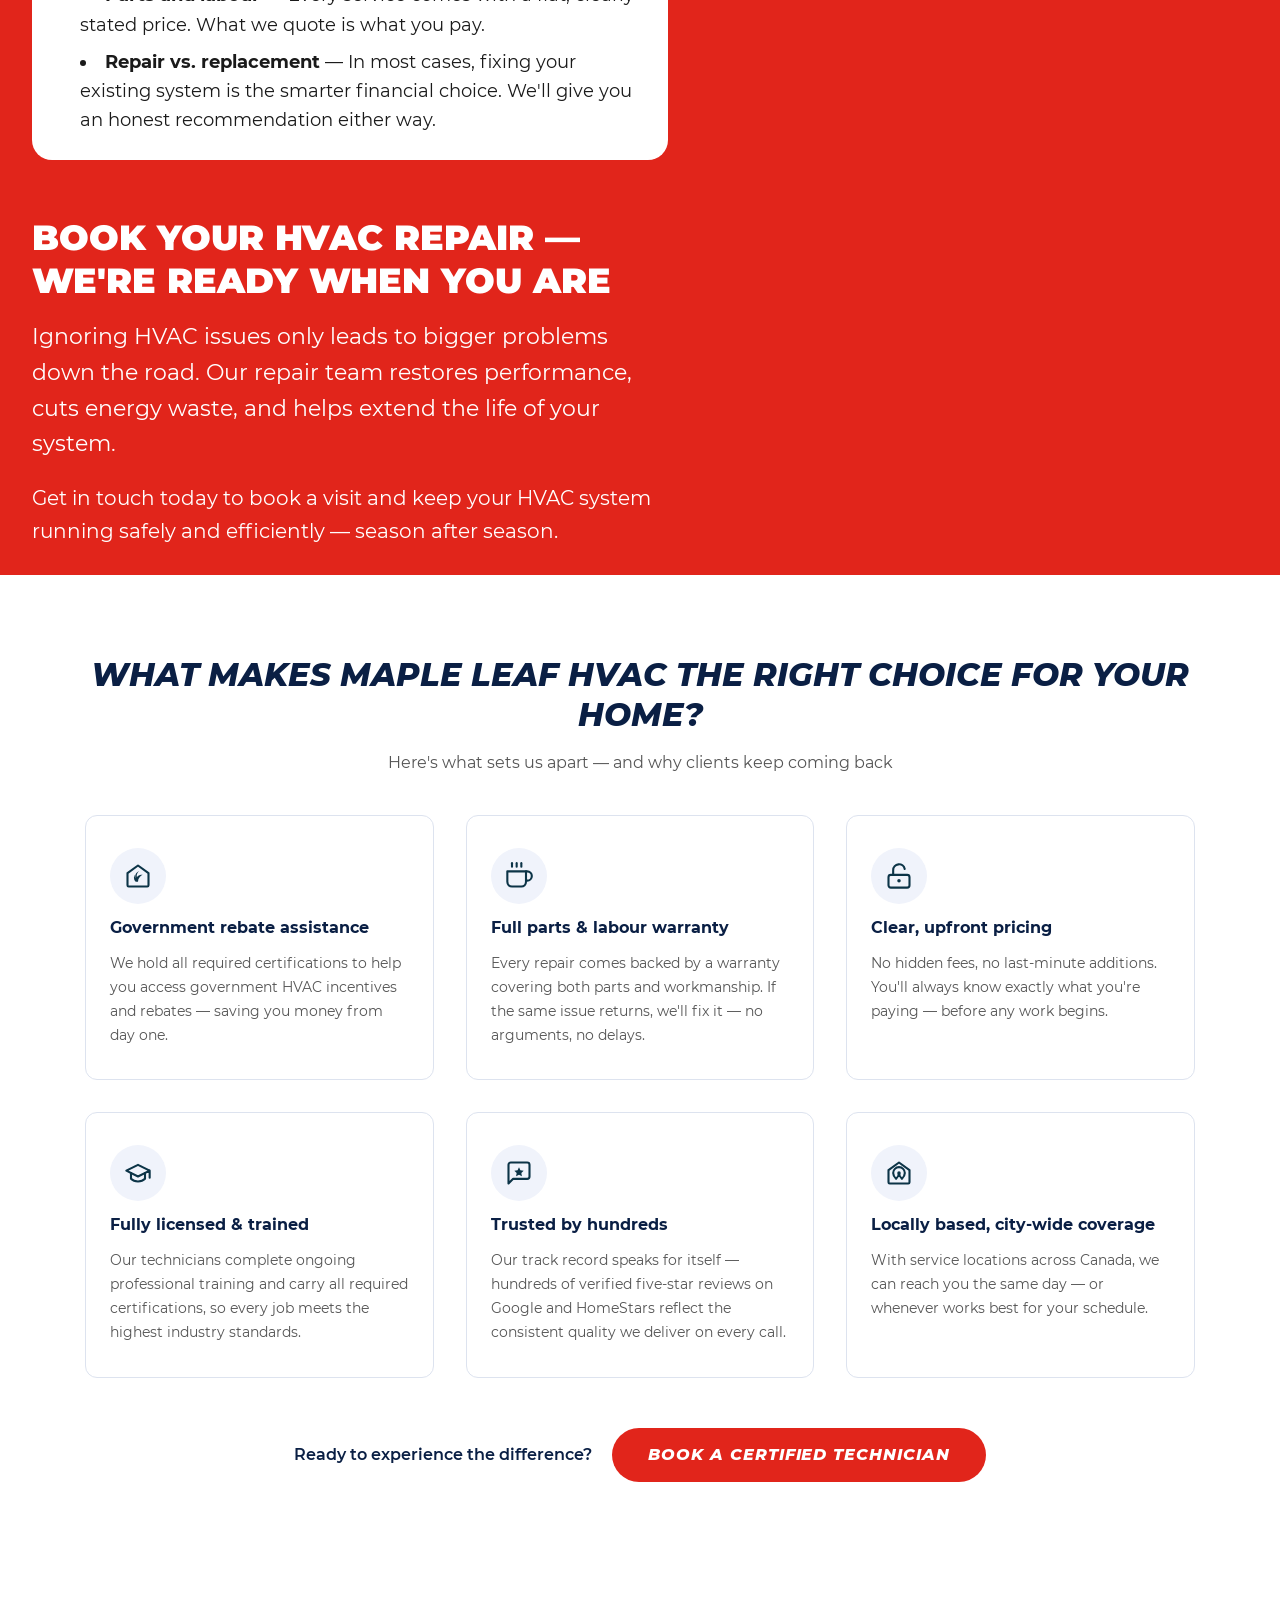
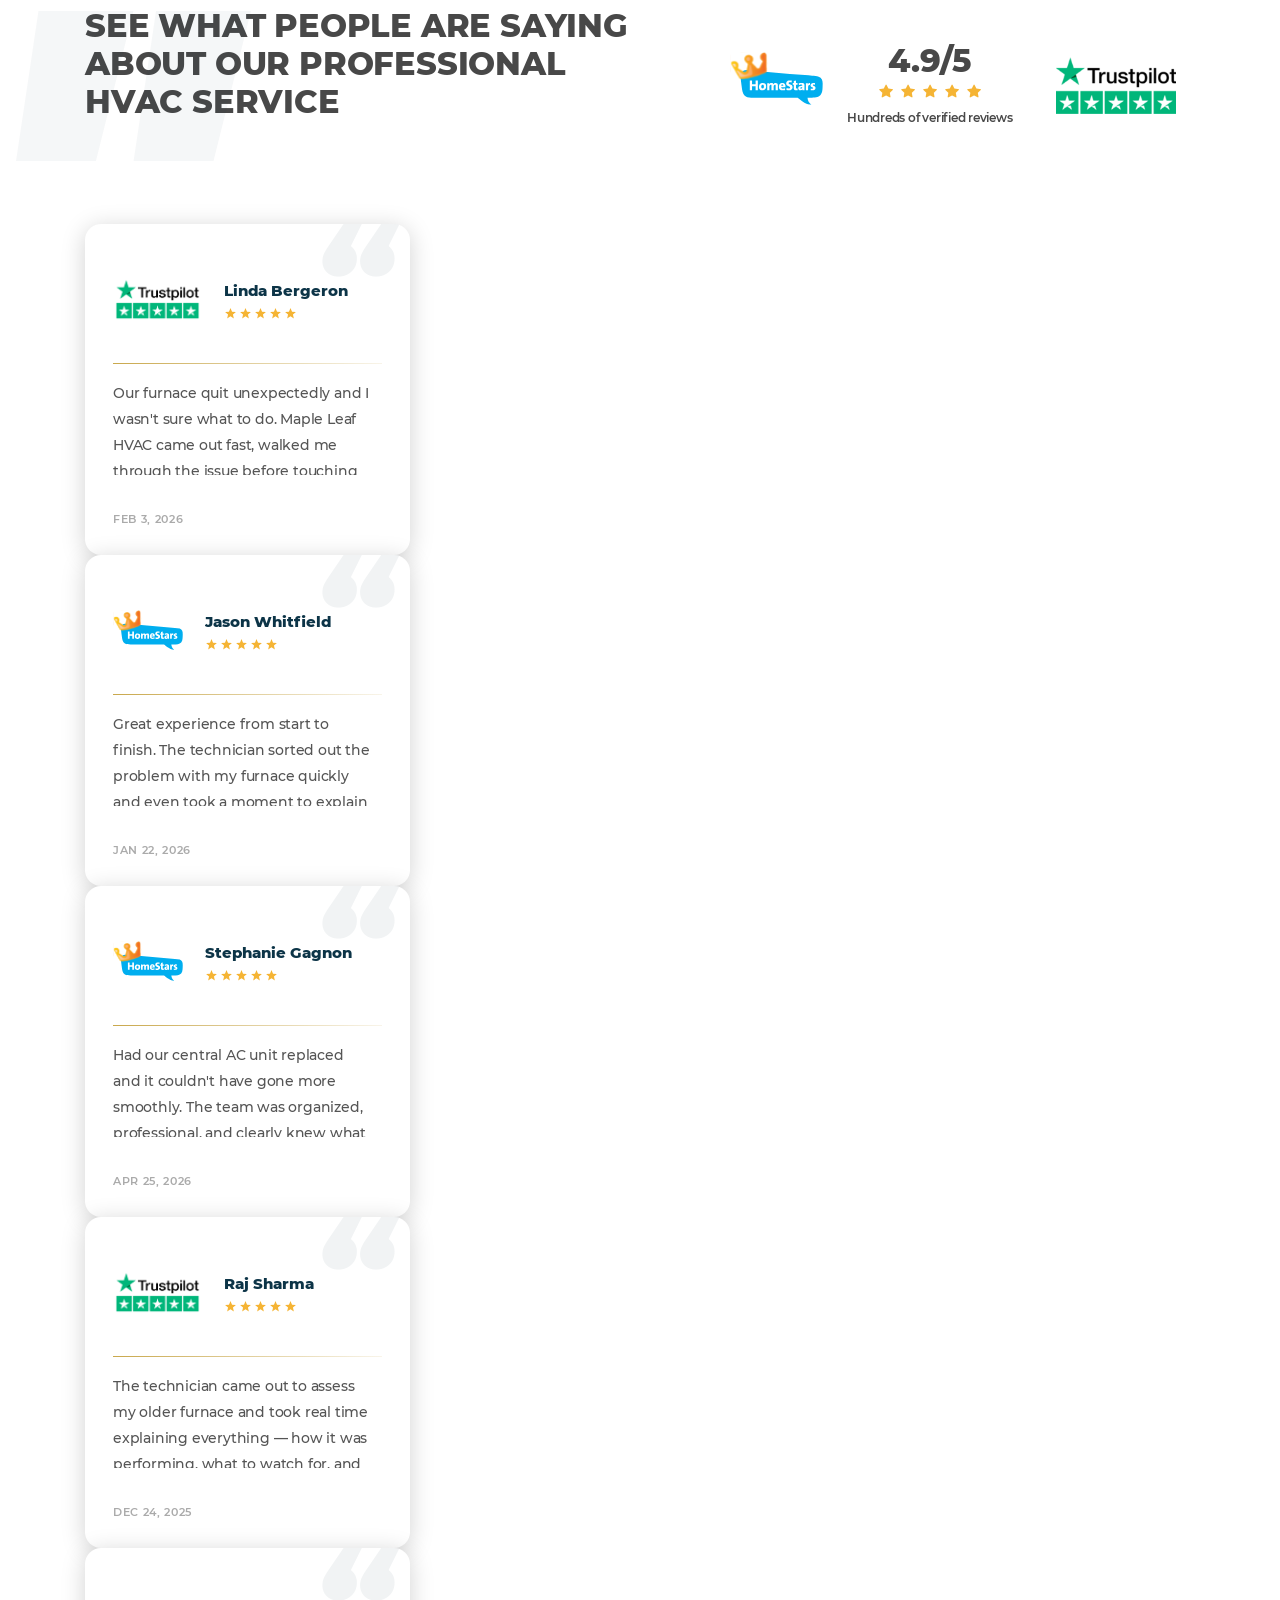
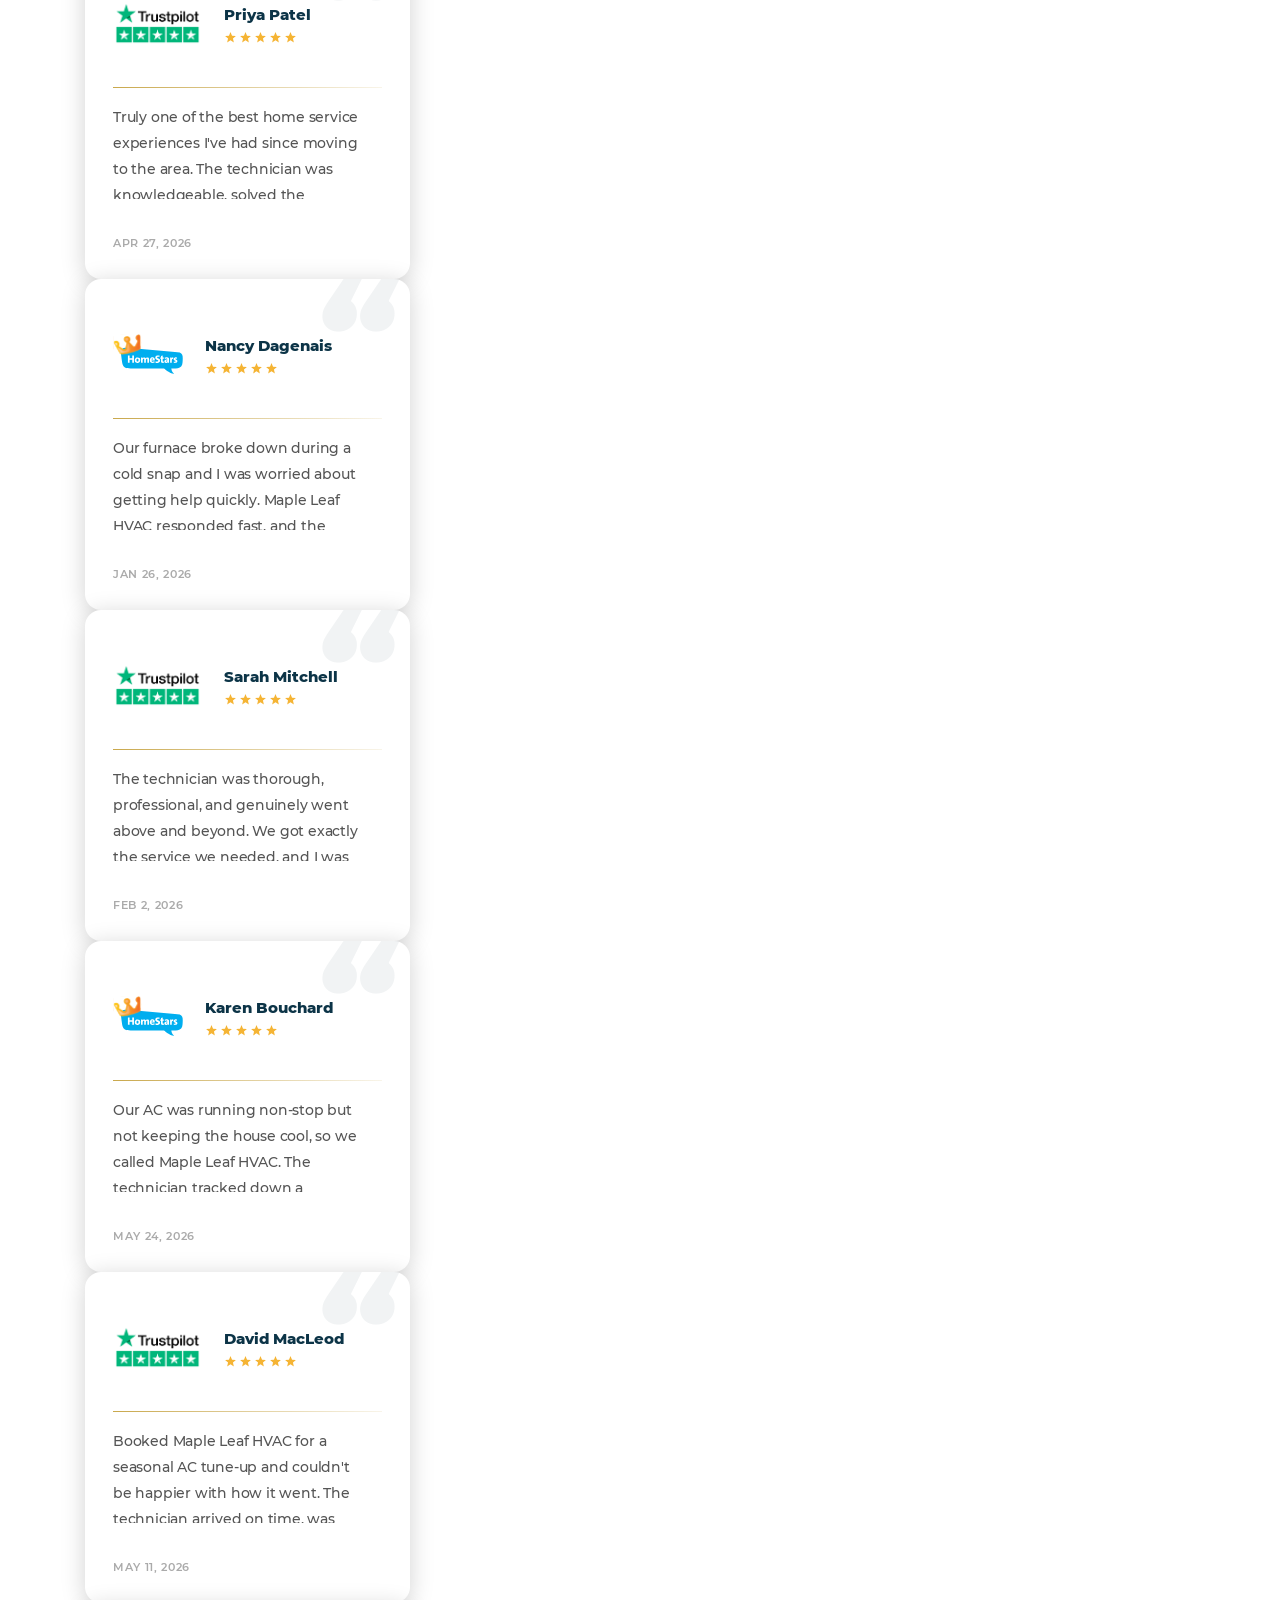
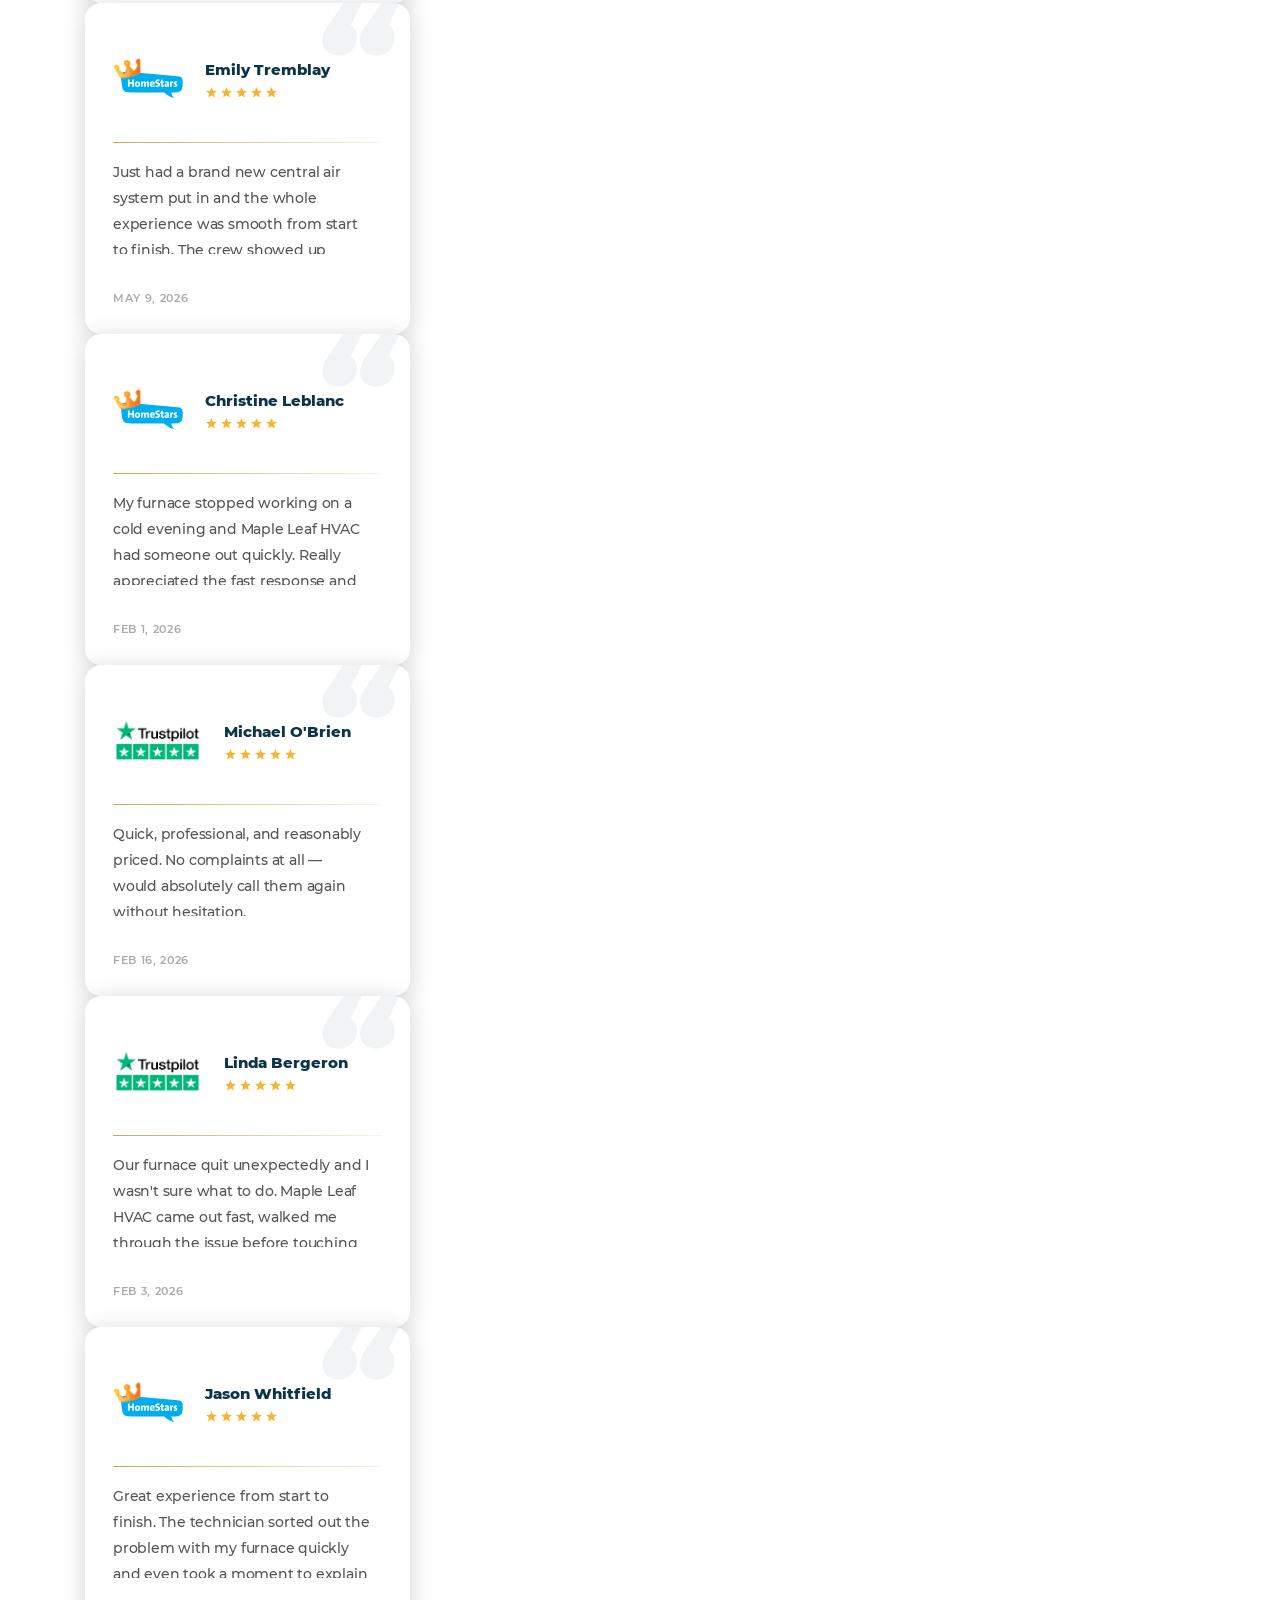
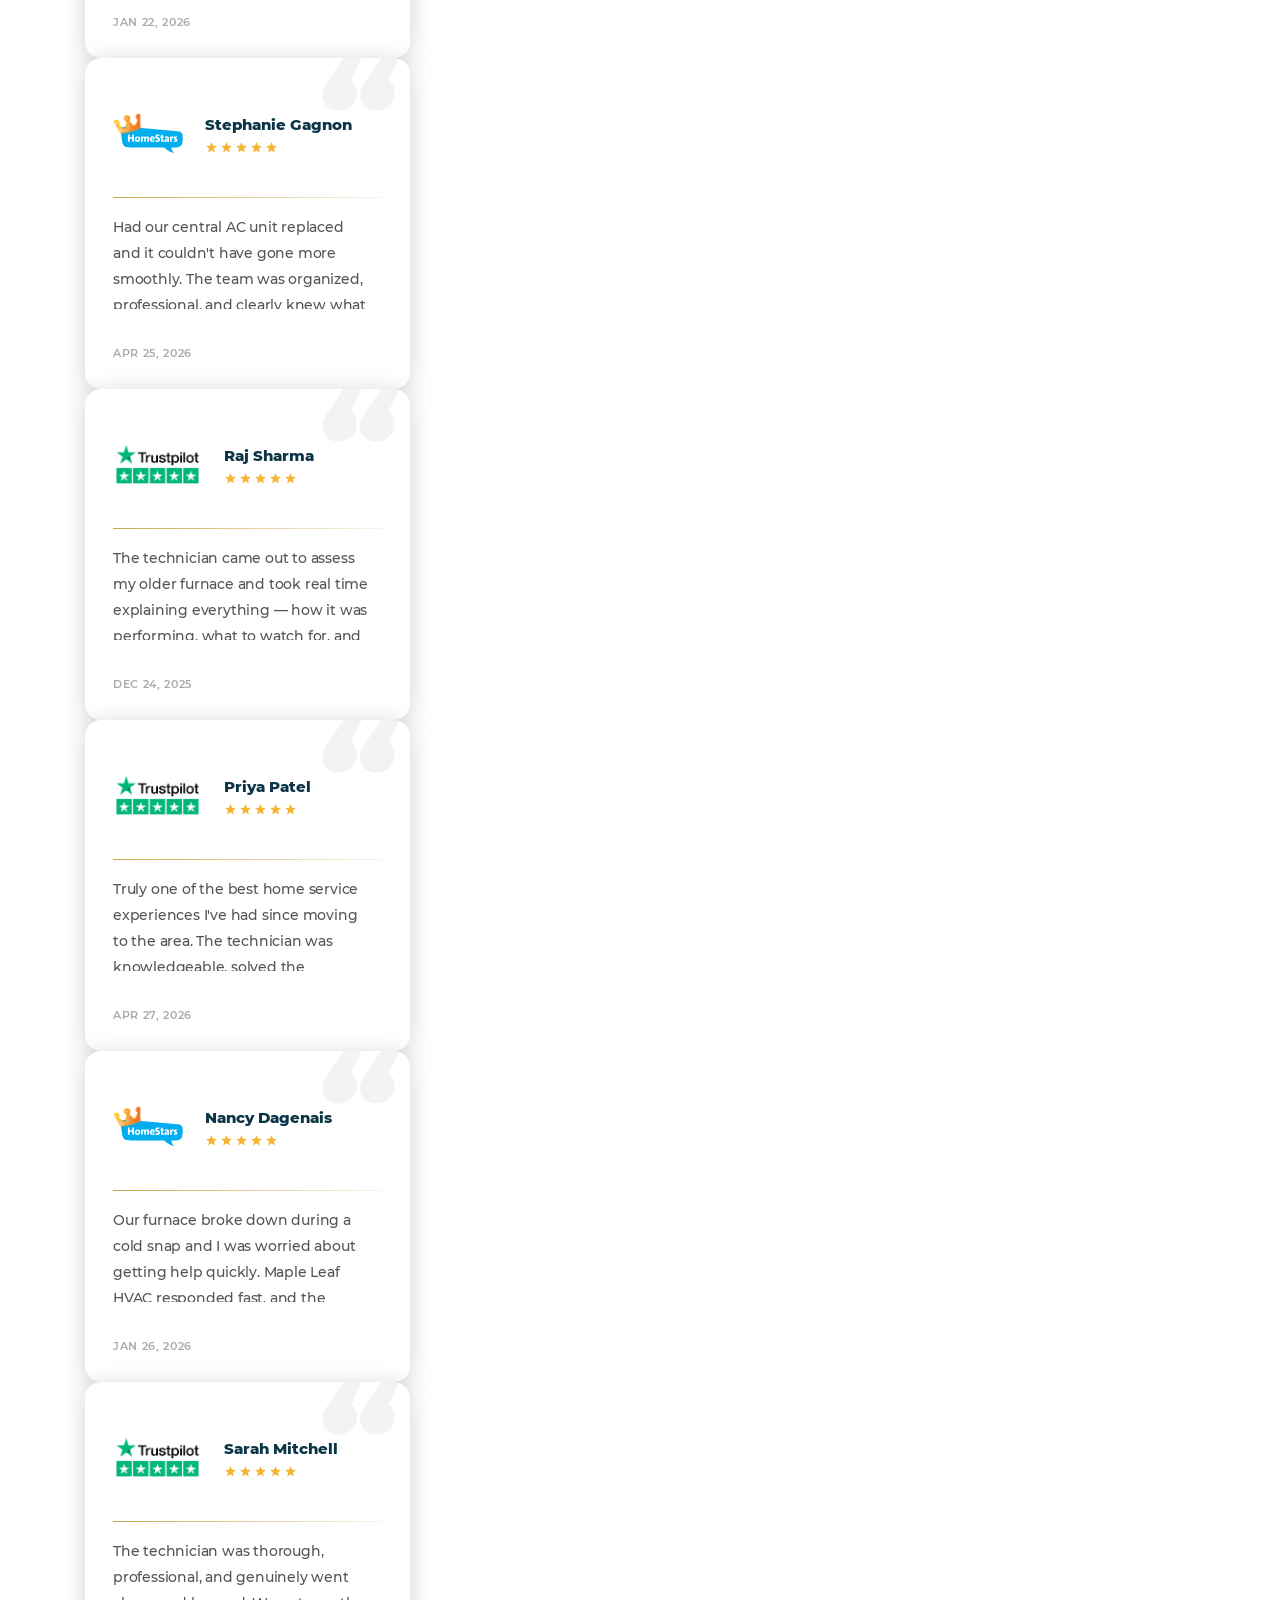
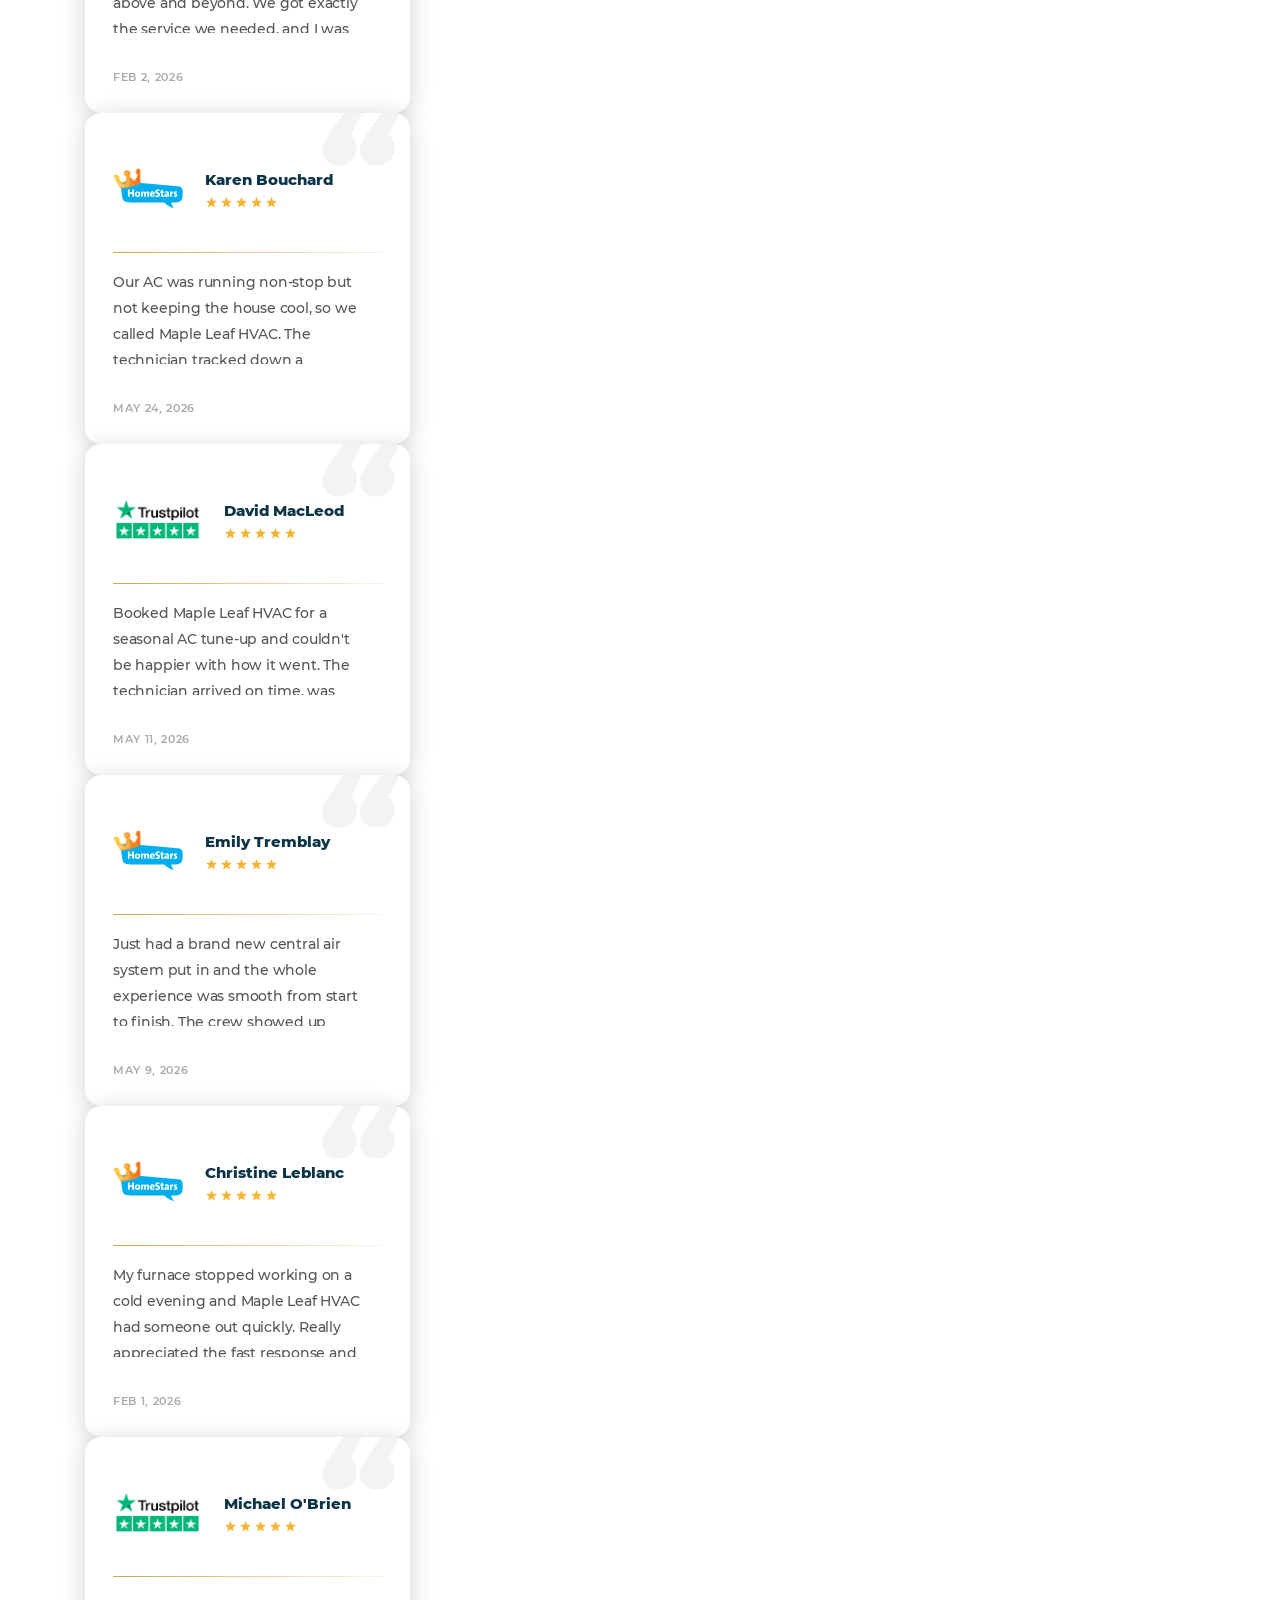
==== commit 7428483b: "UI adjustments: pagination dots, Trustpilot image, hero slide 4 fixes at 1440px Co-Authored-By: Clau" ====
--- a/index.html
+++ b/index.html
@@ -126,8 +126,8 @@
       text-transform: uppercase;
     }
     .grev__slider { margin-bottom: 5.6rem; margin-top: 4rem; }
-    #splide-grev .splide__track { padding-bottom: 8rem; }
-    #splide-grev .splide__arrow { bottom: -2rem; top: auto; }
+    #splide-grev .splide__track { padding-bottom: 6.5rem; }
+    #splide-grev .splide__arrow { bottom: -1rem; top: auto; }
     #splide-grev .splide__arrow--prev { left: 30rem; }
     #splide-grev .splide__arrow--next { right: 30rem; }
     #splide-grev .splide__slide { display: flex; }
@@ -1377,7 +1377,7 @@
             <i class="icon-star"></i>
             <p class="testimonials__subtitle s4-t" style="margin-top:0.6rem;">Hundreds of verified reviews</p>
           </span>
-          <img src="HVCA_image/trustpilot-logo-png_seeklogo-619595 (1).png" alt="Trustpilot" style="width:24rem;height:10rem;object-fit:contain;margin-top:1.4rem;grid-area:img-2;">
+          <img src="HVCA_image/trustpilot-logo-png_seeklogo-619595 (1).png" alt="Trustpilot" style="width:30rem;height:13rem;object-fit:contain;margin-top:1.4rem;grid-area:img-2;">
         </div>
       </div>
 
@@ -1902,7 +1902,7 @@
     }).mount();
   }
 
-  new Splide('#splide-grev', {
+  const grevSplide = new Splide('#splide-grev', {
     type      : 'loop',
     perPage   : 3,
     perMove   : 1,
@@ -1913,7 +1913,29 @@
       1139: { perPage: 2 },
       576 : { perPage: 1 }
     }
-  }).mount();
+  });
+
+  grevSplide.on('mounted', function() {
+    const total = grevSplide.length;
+    const paginationEl = document.createElement('ul');
+    paginationEl.className = 'splide__pagination';
+    for (let i = 0; i < total; i++) {
+      const li = document.createElement('li');
+      const btn = document.createElement('button');
+      btn.className = 'splide__pagination__page' + (i === 0 ? ' is-active' : '');
+      btn.addEventListener('click', function() { grevSplide.go(i); });
+      li.appendChild(btn);
+      paginationEl.appendChild(li);
+    }
+    document.querySelector('#splide-grev').appendChild(paginationEl);
+  });
+
+  grevSplide.on('move', function(newIndex) {
+    document.querySelectorAll('#splide-grev .splide__pagination .splide__pagination__page')
+      .forEach(function(dot, i) { dot.classList.toggle('is-active', i === newIndex); });
+  });
+
+  grevSplide.mount();
 
   // Pill selectors
   document.querySelectorAll('.book-pill').forEach(function(pill) {
--- a/header-footer.css
+++ b/header-footer.css
@@ -2615,7 +2615,7 @@
 
 /* Rating grid */
 .testimonials__rating-wrap {
-  width: 35.6rem;
+  width: 52rem;
   display: inline-grid;
   grid-template-areas: "img-1 rating img-2" "subtitle subtitle subtitle";
   gap: 0 2.4rem;
@@ -2650,7 +2650,9 @@
 .testimonials .splide__arrow { bottom: -1rem; }
 .testimonials .splide__arrow--prev { left: 30.9rem; }
 .testimonials .splide__arrow--next { right: 30.9rem; }
-.testimonials .splide__pagination { bottom: -0.2rem; }
+.testimonials .splide__pagination { bottom: -0.2rem; display: flex !important; justify-content: center; align-items: center; gap: 0.8rem; padding: 0 5rem; }
+.testimonials .splide__pagination__page { width: 1.2rem; height: 1.2rem; border-radius: 50%; background: rgba(12,52,71,0.22); border: none; padding: 0; cursor: pointer; transition: background 0.2s, transform 0.2s; flex-shrink: 0; }
+.testimonials .splide__pagination__page.is-active { background: #0c3447; transform: scale(1.35); }
 
 /* Splide core layout (theme-style, uses icomoon arrows) */
 .splide__track--draggable { -webkit-user-select: none; user-select: none; }
@@ -2794,6 +2796,39 @@
 /* ============================================================
    HERO SLIDER BANNERS — RESPONSIVE
    ============================================================ */
+
+/* ─── Tablet + Laptop: shorter section + image raised (below 1440px) ─── */
+@media (max-width: 1439px) {
+  .hero-slider                        { height: 520px; }
+  .hero-slide                         { height: 520px; }
+  .hero-slide:first-child .promo      { height: 520px; }
+  .hs-coupon-slide                    { height: 520px; }
+  .hero-slide:first-child .promo__img { bottom: 0; }
+
+  /* Slide 1 — promo content left margin */
+  .promo__info                        { padding-left: 6rem; padding-right: 6rem; }
+
+  /* Slide 2 — SVG raised + smaller, reduce gap to button */
+  .hs-price-card-wrapper              { top: 40px; margin-left: 80px; }
+  .hs-price-svg-wrap                  { transform: scale(0.75); transform-origin: left center; }
+  .hs-cta-btn                         { margin-top: 60px; }
+  .hs-left-panel::before              { height: 100px; top: 58%; }
+
+  /* Slide 4 — shrink offer block + move title/phone up */
+  .hs4-offer                          { width: 620px; height: 160px; padding-left: 80px; }
+  .hs4-number                         { font-size: 7rem; }
+  .hs4-get                            { font-size: 2.8rem; }
+  .hs4-month                          { font-size: 2.8rem; }
+  .hs4-title                          { top: 15px; }
+  .hs4-phone                          { top: 465px; }
+  .hs4-btn                            { top: 390px; }
+  .hs4-img                            { width: 360px; height: 520px; right: 40px; top: 40px; }
+
+  /* Slide 5 — title shift left, call section centered + nudged right */
+  .hs5-title                          { margin-left: 0; }
+  .hs5-or                             { text-align: center; margin-left: -3rem; }
+  .hs5-call                           { text-align: center; margin-left: -3rem; }
+}
 
 /* ─── Laptop (≤1200px) ─────────────────────────────────────── */
 @media (max-width: 1200px) {
